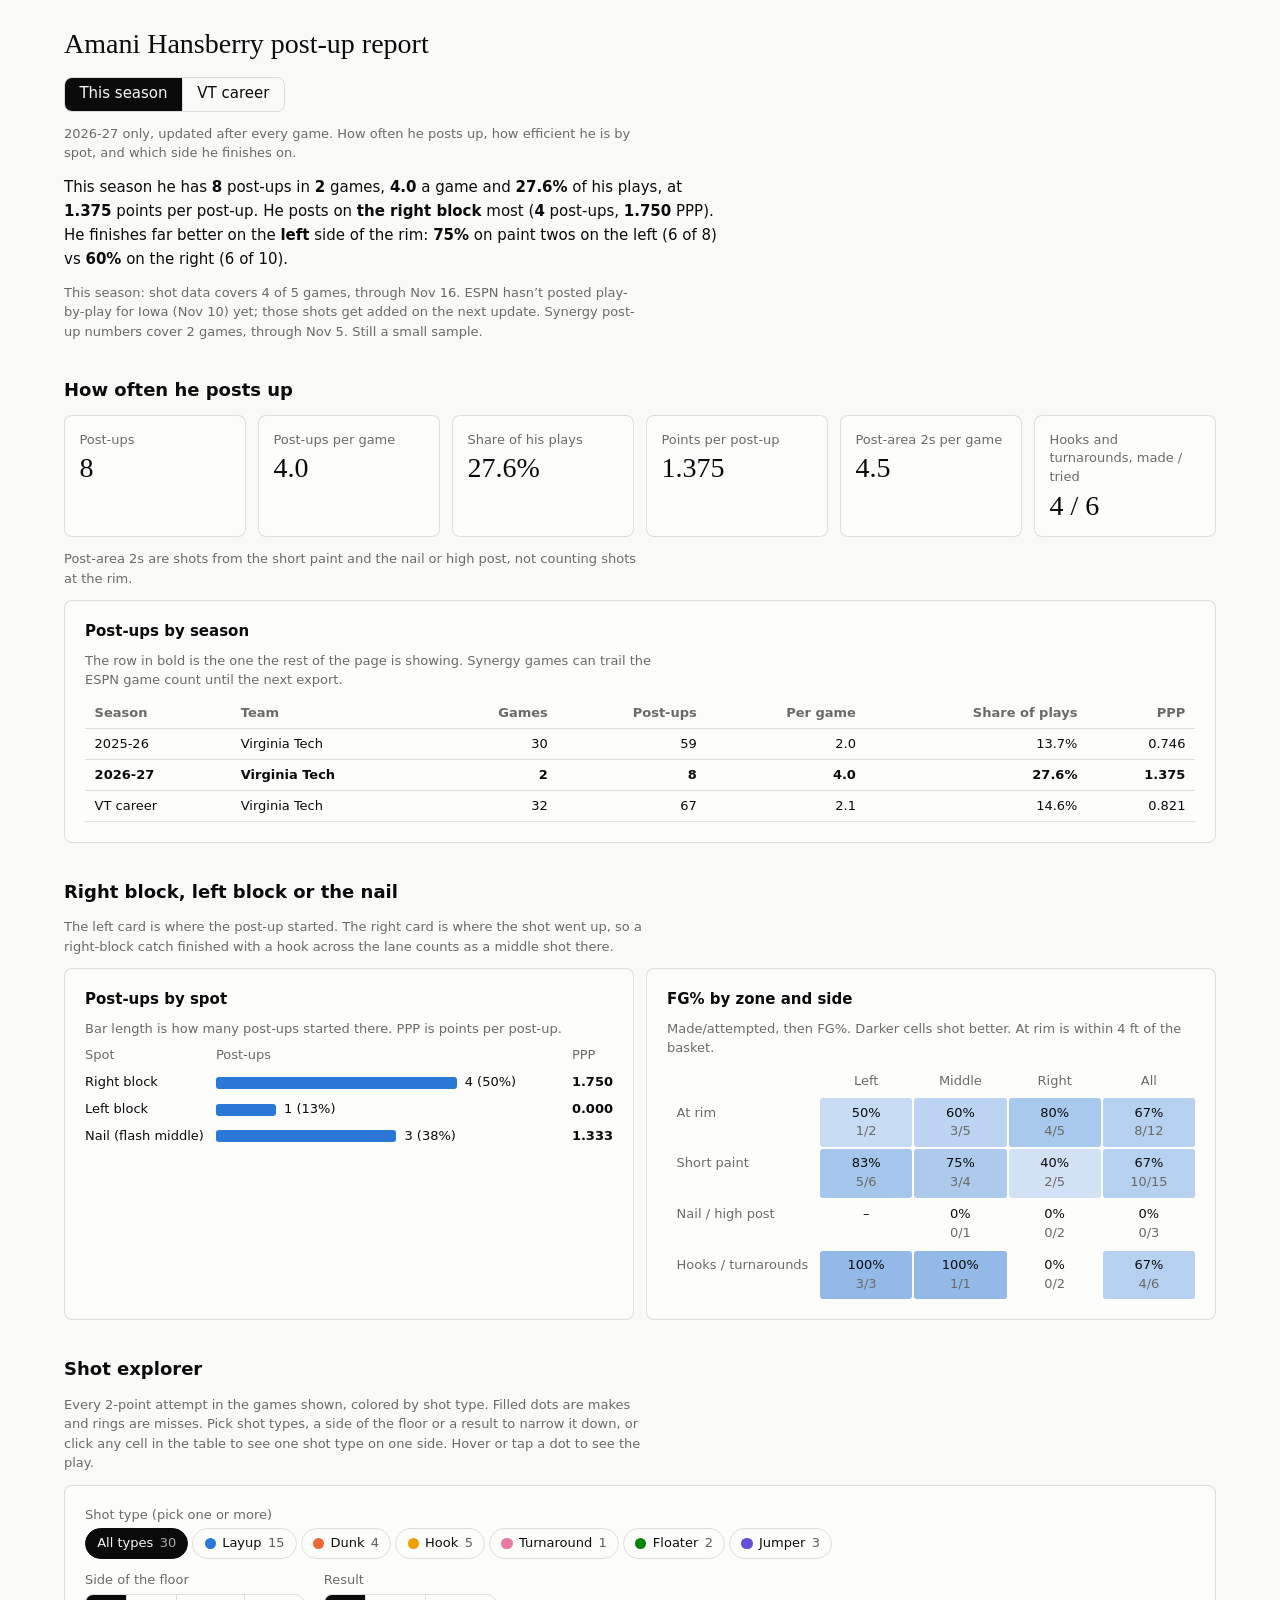
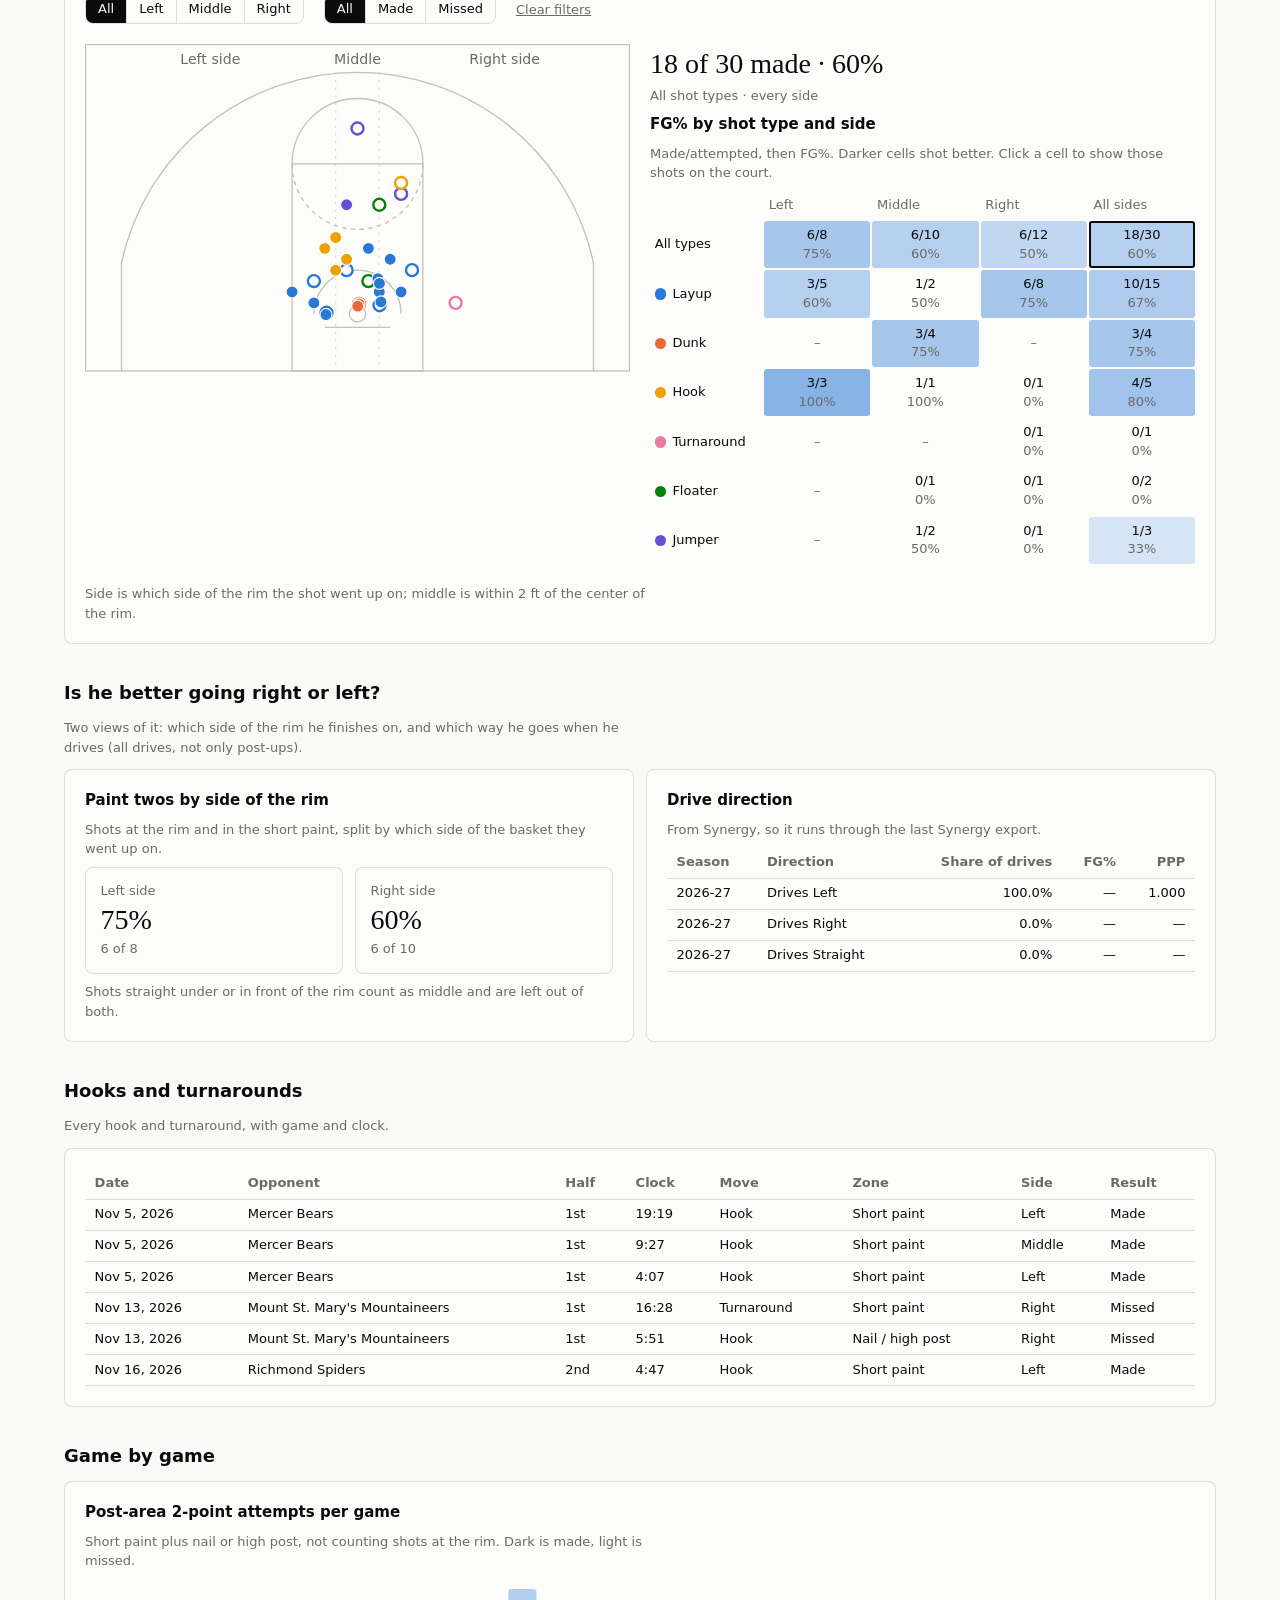
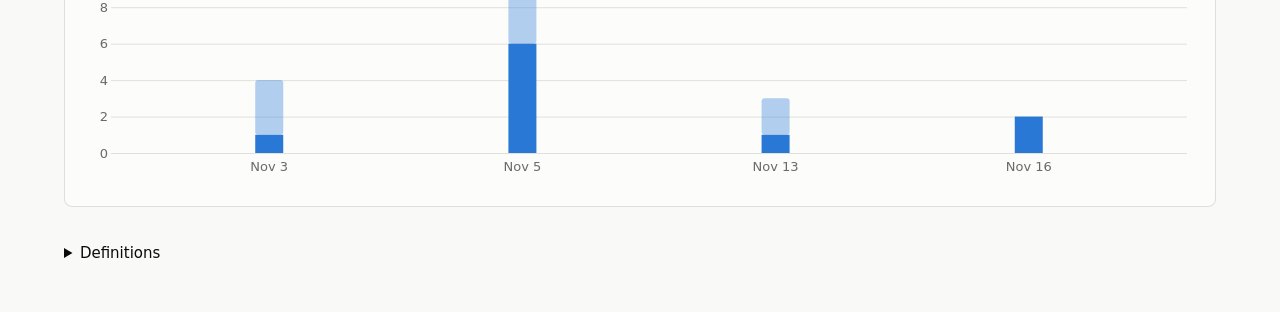
==== amani/index.html @ 9c8f7166 "Publish Amani Hansberry post-up report to GitHub Pages at /amani/ Co-Authored-By: Claude Opus 5.5 <n" ====
<!doctype html>
<html lang="en">
<head>
<meta charset="utf-8">
<meta name="viewport" content="width=device-width, initial-scale=1">
<title>Amani Hansberry Post-Ups</title>
<style>
:root {
  color-scheme: light dark;
  --font-anthropic-sans: system-ui, -apple-system, "Segoe UI", Roboto, Helvetica, Arial, sans-serif;
  --font-anthropic-serif: Georgia, "Times New Roman", serif;
  --cds-font-size-caption: 0.8125rem; --cds-font-size-body: 0.9375rem; --cds-font-size-heading: 1.125rem; --cds-font-size-title: 1.75rem;
  --cds-font-weight-medium: 600;
  --cds-gap-xs: 0.25rem; --cds-gap-sm: 0.5rem; --cds-gap-md: 0.75rem; --cds-gap-lg: 1.25rem; --cds-gap-xl: 2.25rem;
  --cds-pad-xs: 0.35rem; --cds-pad-sm: 0.6rem; --cds-pad-md: 0.9rem; --cds-pad-lg: 1.25rem;
  --cds-radius: 8px; --cds-dur-slow: 240ms;
  --color-bg: #f9f9f7; --color-panel: #fcfcfb; --color-fg: #0b0b0b; --color-fg-muted: #6b6a65;
  --cds-text-secondary: #52514e; --color-border-line: rgba(11,11,11,0.12); --cds-border: rgba(11,11,11,0.10);
  --cds-chart-grid: #e1e0d9; --cds-chart-axis: #c3c2b7;
  --cds-surface-popover: #ffffff; --cds-shadow-popover: 0 6px 24px rgba(0,0,0,0.14);
}
@media (prefers-color-scheme: dark) {
  :root:not([data-theme="light"]) {
    --color-bg: #0d0d0d; --color-panel: #1a1a19; --color-fg: #f0efec; --color-fg-muted: #a3a29b;
    --cds-text-secondary: #c3c2b7; --color-border-line: rgba(255,255,255,0.14); --cds-border: rgba(255,255,255,0.10);
    --cds-chart-grid: #2c2c2a; --cds-chart-axis: #383835;
    --cds-surface-popover: #232322; --cds-shadow-popover: 0 6px 24px rgba(0,0,0,0.5);
  }
}
:root[data-theme="dark"] {
  --color-bg: #0d0d0d; --color-panel: #1a1a19; --color-fg: #f0efec; --color-fg-muted: #a3a29b;
  --cds-text-secondary: #c3c2b7; --color-border-line: rgba(255,255,255,0.14); --cds-border: rgba(255,255,255,0.10);
  --cds-chart-grid: #2c2c2a; --cds-chart-axis: #383835;
  --cds-surface-popover: #232322; --cds-shadow-popover: 0 6px 24px rgba(0,0,0,0.5);
}
html { -webkit-text-size-adjust: 100%; }
body { margin: 0; padding: 24px 16px 48px; background: var(--color-bg); color: var(--color-fg); font-family: var(--font-anthropic-sans); font-size: var(--cds-font-size-body); line-height: 1.45; overflow-x: hidden; }
*, *::before, *::after { box-sizing: border-box; }
</style>
<script>// https://d3js.org v7.9.0 Copyright 2010-2023 Mike Bostock
!function(t,n){"object"==typeof exports&&"undefined"!=typeof module?n(exports):"function"==typeof define&&define.amd?define(["exports"],n):n((t="undefined"!=typeof globalThis?globalThis:t||self).d3=t.d3||{})}(this,(function(t){"use strict";function n(t,n){return null==t||null==n?NaN:t<n?-1:t>n?1:t>=n?0:NaN}function e(t,n){return null==t||null==n?NaN:n<t?-1:n>t?1:n>=t?0:NaN}function r(t){let r,o,a;function u(t,n,e=0,i=t.length){if(e<i){if(0!==r(n,n))return i;do{const r=e+i>>>1;o(t[r],n)<0?e=r+1:i=r}while(e<i)}return e}return 2!==t.length?(r=n,o=(e,r)=>n(t(e),r),a=(n,e)=>t(n)-e):(r=t===n||t===e?t:i,o=t,a=t),{left:u,center:function(t,n,e=0,r=t.length){const i=u(t,n,e,r-1);return i>e&&a(t[i-1],n)>-a(t[i],n)?i-1:i},right:function(t,n,e=0,i=t.length){if(e<i){if(0!==r(n,n))return i;do{const r=e+i>>>1;o(t[r],n)<=0?e=r+1:i=r}while(e<i)}return e}}}function i(){return 0}function o(t){return null===t?NaN:+t}const a=r(n),u=a.right,c=a.left,f=r(o).center;var s=u;const l=d(y),h=d((function(t){const n=y(t);return(t,e,r,i,o)=>{n(t,e,(r<<=2)+0,(i<<=2)+0,o<<=2),n(t,e,r+1,i+1,o),n(t,e,r+2,i+2,o),n(t,e,r+3,i+3,o)}}));function d(t){return function(n,e,r=e){if(!((e=+e)>=0))throw new RangeError("invalid rx");if(!((r=+r)>=0))throw new RangeError("invalid ry");let{data:i,width:o,height:a}=n;if(!((o=Math.floor(o))>=0))throw new RangeError("invalid width");if(!((a=Math.floor(void 0!==a?a:i.length/o))>=0))throw new RangeError("invalid height");if(!o||!a||!e&&!r)return n;const u=e&&t(e),c=r&&t(r),f=i.slice();return u&&c?(p(u,f,i,o,a),p(u,i,f,o,a),p(u,f,i,o,a),g(c,i,f,o,a),g(c,f,i,o,a),g(c,i,f,o,a)):u?(p(u,i,f,o,a),p(u,f,i,o,a),p(u,i,f,o,a)):c&&(g(c,i,f,o,a),g(c,f,i,o,a),g(c,i,f,o,a)),n}}function p(t,n,e,r,i){for(let o=0,a=r*i;o<a;)t(n,e,o,o+=r,1)}function g(t,n,e,r,i){for(let o=0,a=r*i;o<r;++o)t(n,e,o,o+a,r)}function y(t){const n=Math.floor(t);if(n===t)return function(t){const n=2*t+1;return(e,r,i,o,a)=>{if(!((o-=a)>=i))return;let u=t*r[i];const c=a*t;for(let t=i,n=i+c;t<n;t+=a)u+=r[Math.min(o,t)];for(let t=i,f=o;t<=f;t+=a)u+=r[Math.min(o,t+c)],e[t]=u/n,u-=r[Math.max(i,t-c)]}}(t);const e=t-n,r=2*t+1;return(t,i,o,a,u)=>{if(!((a-=u)>=o))return;let c=n*i[o];const f=u*n,s=f+u;for(let t=o,n=o+f;t<n;t+=u)c+=i[Math.min(a,t)];for(let n=o,l=a;n<=l;n+=u)c+=i[Math.min(a,n+f)],t[n]=(c+e*(i[Math.max(o,n-s)]+i[Math.min(a,n+s)]))/r,c-=i[Math.max(o,n-f)]}}function v(t,n){let e=0;if(void 0===n)for(let n of t)null!=n&&(n=+n)>=n&&++e;else{let r=-1;for(let i of t)null!=(i=n(i,++r,t))&&(i=+i)>=i&&++e}return e}function _(t){return 0|t.length}function b(t){return!(t>0)}function m(t){return"object"!=typeof t||"length"in t?t:Array.from(t)}function x(t,n){let e,r=0,i=0,o=0;if(void 0===n)for(let n of t)null!=n&&(n=+n)>=n&&(e=n-i,i+=e/++r,o+=e*(n-i));else{let a=-1;for(let u of t)null!=(u=n(u,++a,t))&&(u=+u)>=u&&(e=u-i,i+=e/++r,o+=e*(u-i))}if(r>1)return o/(r-1)}function w(t,n){const e=x(t,n);return e?Math.sqrt(e):e}function M(t,n){let e,r;if(void 0===n)for(const n of t)null!=n&&(void 0===e?n>=n&&(e=r=n):(e>n&&(e=n),r<n&&(r=n)));else{let i=-1;for(let o of t)null!=(o=n(o,++i,t))&&(void 0===e?o>=o&&(e=r=o):(e>o&&(e=o),r<o&&(r=o)))}return[e,r]}class T{constructor(){this._partials=new Float64Array(32),this._n=0}add(t){const n=this._partials;let e=0;for(let r=0;r<this._n&&r<32;r++){const i=n[r],o=t+i,a=Math.abs(t)<Math.abs(i)?t-(o-i):i-(o-t);a&&(n[e++]=a),t=o}return n[e]=t,this._n=e+1,this}valueOf(){const t=this._partials;let n,e,r,i=this._n,o=0;if(i>0){for(o=t[--i];i>0&&(n=o,e=t[--i],o=n+e,r=e-(o-n),!r););i>0&&(r<0&&t[i-1]<0||r>0&&t[i-1]>0)&&(e=2*r,n=o+e,e==n-o&&(o=n))}return o}}class InternMap extends Map{constructor(t,n=N){if(super(),Object.defineProperties(this,{_intern:{value:new Map},_key:{value:n}}),null!=t)for(const[n,e]of t)this.set(n,e)}get(t){return super.get(A(this,t))}has(t){return super.has(A(this,t))}set(t,n){return super.set(S(this,t),n)}delete(t){return super.delete(E(this,t))}}class InternSet extends Set{constructor(t,n=N){if(super(),Object.defineProperties(this,{_intern:{value:new Map},_key:{value:n}}),null!=t)for(const n of t)this.add(n)}has(t){return super.has(A(this,t))}add(t){return super.add(S(this,t))}delete(t){return super.delete(E(this,t))}}function A({_intern:t,_key:n},e){const r=n(e);return t.has(r)?t.get(r):e}function S({_intern:t,_key:n},e){const r=n(e);return t.has(r)?t.get(r):(t.set(r,e),e)}function E({_intern:t,_key:n},e){const r=n(e);return t.has(r)&&(e=t.get(r),t.delete(r)),e}function N(t){return null!==t&&"object"==typeof t?t.valueOf():t}function k(t){return t}function C(t,...n){return F(t,k,k,n)}function P(t,...n){return F(t,Array.from,k,n)}function z(t,n){for(let e=1,r=n.length;e<r;++e)t=t.flatMap((t=>t.pop().map((([n,e])=>[...t,n,e]))));return t}function $(t,n,...e){return F(t,k,n,e)}function D(t,n,...e){return F(t,Array.from,n,e)}function R(t){if(1!==t.length)throw new Error("duplicate key");return t[0]}function F(t,n,e,r){return function t(i,o){if(o>=r.length)return e(i);const a=new InternMap,u=r[o++];let c=-1;for(const t of i){const n=u(t,++c,i),e=a.get(n);e?e.push(t):a.set(n,[t])}for(const[n,e]of a)a.set(n,t(e,o));return n(a)}(t,0)}function q(t,n){return Array.from(n,(n=>t[n]))}function U(t,...n){if("function"!=typeof t[Symbol.iterator])throw new TypeError("values is not iterable");t=Array.from(t);let[e]=n;if(e&&2!==e.length||n.length>1){const r=Uint32Array.from(t,((t,n)=>n));return n.length>1?(n=n.map((n=>t.map(n))),r.sort(((t,e)=>{for(const r of n){const n=O(r[t],r[e]);if(n)return n}}))):(e=t.map(e),r.sort(((t,n)=>O(e[t],e[n])))),q(t,r)}return t.sort(I(e))}function I(t=n){if(t===n)return O;if("function"!=typeof t)throw new TypeError("compare is not a function");return(n,e)=>{const r=t(n,e);return r||0===r?r:(0===t(e,e))-(0===t(n,n))}}function O(t,n){return(null==t||!(t>=t))-(null==n||!(n>=n))||(t<n?-1:t>n?1:0)}var B=Array.prototype.slice;function Y(t){return()=>t}const L=Math.sqrt(50),j=Math.sqrt(10),H=Math.sqrt(2);function X(t,n,e){const r=(n-t)/Math.max(0,e),i=Math.floor(Math.log10(r)),o=r/Math.pow(10,i),a=o>=L?10:o>=j?5:o>=H?2:1;let u,c,f;return i<0?(f=Math.pow(10,-i)/a,u=Math.round(t*f),c=Math.round(n*f),u/f<t&&++u,c/f>n&&--c,f=-f):(f=Math.pow(10,i)*a,u=Math.round(t/f),c=Math.round(n/f),u*f<t&&++u,c*f>n&&--c),c<u&&.5<=e&&e<2?X(t,n,2*e):[u,c,f]}function G(t,n,e){if(!((e=+e)>0))return[];if((t=+t)===(n=+n))return[t];const r=n<t,[i,o,a]=r?X(n,t,e):X(t,n,e);if(!(o>=i))return[];const u=o-i+1,c=new Array(u);if(r)if(a<0)for(let t=0;t<u;++t)c[t]=(o-t)/-a;else for(let t=0;t<u;++t)c[t]=(o-t)*a;else if(a<0)for(let t=0;t<u;++t)c[t]=(i+t)/-a;else for(let t=0;t<u;++t)c[t]=(i+t)*a;return c}function V(t,n,e){return X(t=+t,n=+n,e=+e)[2]}function W(t,n,e){e=+e;const r=(n=+n)<(t=+t),i=r?V(n,t,e):V(t,n,e);return(r?-1:1)*(i<0?1/-i:i)}function Z(t,n,e){let r;for(;;){const i=V(t,n,e);if(i===r||0===i||!isFinite(i))return[t,n];i>0?(t=Math.floor(t/i)*i,n=Math.ceil(n/i)*i):i<0&&(t=Math.ceil(t*i)/i,n=Math.floor(n*i)/i),r=i}}function K(t){return Math.max(1,Math.ceil(Math.log(v(t))/Math.LN2)+1)}function Q(){var t=k,n=M,e=K;function r(r){Array.isArray(r)||(r=Array.from(r));var i,o,a,u=r.length,c=new Array(u);for(i=0;i<u;++i)c[i]=t(r[i],i,r);var f=n(c),l=f[0],h=f[1],d=e(c,l,h);if(!Array.isArray(d)){const t=h,e=+d;if(n===M&&([l,h]=Z(l,h,e)),(d=G(l,h,e))[0]<=l&&(a=V(l,h,e)),d[d.length-1]>=h)if(t>=h&&n===M){const t=V(l,h,e);isFinite(t)&&(t>0?h=(Math.floor(h/t)+1)*t:t<0&&(h=(Math.ceil(h*-t)+1)/-t))}else d.pop()}for(var p=d.length,g=0,y=p;d[g]<=l;)++g;for(;d[y-1]>h;)--y;(g||y<p)&&(d=d.slice(g,y),p=y-g);var v,_=new Array(p+1);for(i=0;i<=p;++i)(v=_[i]=[]).x0=i>0?d[i-1]:l,v.x1=i<p?d[i]:h;if(isFinite(a)){if(a>0)for(i=0;i<u;++i)null!=(o=c[i])&&l<=o&&o<=h&&_[Math.min(p,Math.floor((o-l)/a))].push(r[i]);else if(a<0)for(i=0;i<u;++i)if(null!=(o=c[i])&&l<=o&&o<=h){const t=Math.floor((l-o)*a);_[Math.min(p,t+(d[t]<=o))].push(r[i])}}else for(i=0;i<u;++i)null!=(o=c[i])&&l<=o&&o<=h&&_[s(d,o,0,p)].push(r[i]);return _}return r.value=function(n){return arguments.length?(t="function"==typeof n?n:Y(n),r):t},r.domain=function(t){return arguments.length?(n="function"==typeof t?t:Y([t[0],t[1]]),r):n},r.thresholds=function(t){return arguments.length?(e="function"==typeof t?t:Y(Array.isArray(t)?B.call(t):t),r):e},r}function J(t,n){let e;if(void 0===n)for(const n of t)null!=n&&(e<n||void 0===e&&n>=n)&&(e=n);else{let r=-1;for(let i of t)null!=(i=n(i,++r,t))&&(e<i||void 0===e&&i>=i)&&(e=i)}return e}function tt(t,n){let e,r=-1,i=-1;if(void 0===n)for(const n of t)++i,null!=n&&(e<n||void 0===e&&n>=n)&&(e=n,r=i);else for(let o of t)null!=(o=n(o,++i,t))&&(e<o||void 0===e&&o>=o)&&(e=o,r=i);return r}function nt(t,n){let e;if(void 0===n)for(const n of t)null!=n&&(e>n||void 0===e&&n>=n)&&(e=n);else{let r=-1;for(let i of t)null!=(i=n(i,++r,t))&&(e>i||void 0===e&&i>=i)&&(e=i)}return e}function et(t,n){let e,r=-1,i=-1;if(void 0===n)for(const n of t)++i,null!=n&&(e>n||void 0===e&&n>=n)&&(e=n,r=i);else for(let o of t)null!=(o=n(o,++i,t))&&(e>o||void 0===e&&o>=o)&&(e=o,r=i);return r}function rt(t,n,e=0,r=1/0,i){if(n=Math.floor(n),e=Math.floor(Math.max(0,e)),r=Math.floor(Math.min(t.length-1,r)),!(e<=n&&n<=r))return t;for(i=void 0===i?O:I(i);r>e;){if(r-e>600){const o=r-e+1,a=n-e+1,u=Math.log(o),c=.5*Math.exp(2*u/3),f=.5*Math.sqrt(u*c*(o-c)/o)*(a-o/2<0?-1:1);rt(t,n,Math.max(e,Math.floor(n-a*c/o+f)),Math.min(r,Math.floor(n+(o-a)*c/o+f)),i)}const o=t[n];let a=e,u=r;for(it(t,e,n),i(t[r],o)>0&&it(t,e,r);a<u;){for(it(t,a,u),++a,--u;i(t[a],o)<0;)++a;for(;i(t[u],o)>0;)--u}0===i(t[e],o)?it(t,e,u):(++u,it(t,u,r)),u<=n&&(e=u+1),n<=u&&(r=u-1)}return t}function it(t,n,e){const r=t[n];t[n]=t[e],t[e]=r}function ot(t,e=n){let r,i=!1;if(1===e.length){let o;for(const a of t){const t=e(a);(i?n(t,o)>0:0===n(t,t))&&(r=a,o=t,i=!0)}}else for(const n of t)(i?e(n,r)>0:0===e(n,n))&&(r=n,i=!0);return r}function at(t,n,e){if(t=Float64Array.from(function*(t,n){if(void 0===n)for(let n of t)null!=n&&(n=+n)>=n&&(yield n);else{let e=-1;for(let r of t)null!=(r=n(r,++e,t))&&(r=+r)>=r&&(yield r)}}(t,e)),(r=t.length)&&!isNaN(n=+n)){if(n<=0||r<2)return nt(t);if(n>=1)return J(t);var r,i=(r-1)*n,o=Math.floor(i),a=J(rt(t,o).subarray(0,o+1));return a+(nt(t.subarray(o+1))-a)*(i-o)}}function ut(t,n,e=o){if((r=t.length)&&!isNaN(n=+n)){if(n<=0||r<2)return+e(t[0],0,t);if(n>=1)return+e(t[r-1],r-1,t);var r,i=(r-1)*n,a=Math.floor(i),u=+e(t[a],a,t);return u+(+e(t[a+1],a+1,t)-u)*(i-a)}}function ct(t,n,e=o){if(!isNaN(n=+n)){if(r=Float64Array.from(t,((n,r)=>o(e(t[r],r,t)))),n<=0)return et(r);if(n>=1)return tt(r);var r,i=Uint32Array.from(t,((t,n)=>n)),a=r.length-1,u=Math.floor(a*n);return rt(i,u,0,a,((t,n)=>O(r[t],r[n]))),(u=ot(i.subarray(0,u+1),(t=>r[t])))>=0?u:-1}}function ft(t){return Array.from(function*(t){for(const n of t)yield*n}(t))}function st(t,n){return[t,n]}function lt(t,n,e){t=+t,n=+n,e=(i=arguments.length)<2?(n=t,t=0,1):i<3?1:+e;for(var r=-1,i=0|Math.max(0,Math.ceil((n-t)/e)),o=new Array(i);++r<i;)o[r]=t+r*e;return o}function ht(t,e=n){if(1===e.length)return et(t,e);let r,i=-1,o=-1;for(const n of t)++o,(i<0?0===e(n,n):e(n,r)<0)&&(r=n,i=o);return i}var dt=pt(Math.random);function pt(t){return function(n,e=0,r=n.length){let i=r-(e=+e);for(;i;){const r=t()*i--|0,o=n[i+e];n[i+e]=n[r+e],n[r+e]=o}return n}}function gt(t){if(!(i=t.length))return[];for(var n=-1,e=nt(t,yt),r=new Array(e);++n<e;)for(var i,o=-1,a=r[n]=new Array(i);++o<i;)a[o]=t[o][n];return r}function yt(t){return t.length}function vt(t){return t instanceof InternSet?t:new InternSet(t)}function _t(t,n){const e=t[Symbol.iterator](),r=new Set;for(const t of n){const n=bt(t);if(r.has(n))continue;let i,o;for(;({value:i,done:o}=e.next());){if(o)return!1;const t=bt(i);if(r.add(t),Object.is(n,t))break}}return!0}function bt(t){return null!==t&&"object"==typeof t?t.valueOf():t}function mt(t){return t}var xt=1,wt=2,Mt=3,Tt=4,At=1e-6;function St(t){return"translate("+t+",0)"}function Et(t){return"translate(0,"+t+")"}function Nt(t){return n=>+t(n)}function kt(t,n){return n=Math.max(0,t.bandwidth()-2*n)/2,t.round()&&(n=Math.round(n)),e=>+t(e)+n}function Ct(){return!this.__axis}function Pt(t,n){var e=[],r=null,i=null,o=6,a=6,u=3,c="undefined"!=typeof window&&window.devicePixelRatio>1?0:.5,f=t===xt||t===Tt?-1:1,s=t===Tt||t===wt?"x":"y",l=t===xt||t===Mt?St:Et;function h(h){var d=null==r?n.ticks?n.ticks.apply(n,e):n.domain():r,p=null==i?n.tickFormat?n.tickFormat.apply(n,e):mt:i,g=Math.max(o,0)+u,y=n.range(),v=+y[0]+c,_=+y[y.length-1]+c,b=(n.bandwidth?kt:Nt)(n.copy(),c),m=h.selection?h.selection():h,x=m.selectAll(".domain").data([null]),w=m.selectAll(".tick").data(d,n).order(),M=w.exit(),T=w.enter().append("g").attr("class","tick"),A=w.select("line"),S=w.select("text");x=x.merge(x.enter().insert("path",".tick").attr("class","domain").attr("stroke","currentColor")),w=w.merge(T),A=A.merge(T.append("line").attr("stroke","currentColor").attr(s+"2",f*o)),S=S.merge(T.append("text").attr("fill","currentColor").attr(s,f*g).attr("dy",t===xt?"0em":t===Mt?"0.71em":"0.32em")),h!==m&&(x=x.transition(h),w=w.transition(h),A=A.transition(h),S=S.transition(h),M=M.transition(h).attr("opacity",At).attr("transform",(function(t){return isFinite(t=b(t))?l(t+c):this.getAttribute("transform")})),T.attr("opacity",At).attr("transform",(function(t){var n=this.parentNode.__axis;return l((n&&isFinite(n=n(t))?n:b(t))+c)}))),M.remove(),x.attr("d",t===Tt||t===wt?a?"M"+f*a+","+v+"H"+c+"V"+_+"H"+f*a:"M"+c+","+v+"V"+_:a?"M"+v+","+f*a+"V"+c+"H"+_+"V"+f*a:"M"+v+","+c+"H"+_),w.attr("opacity",1).attr("transform",(function(t){return l(b(t)+c)})),A.attr(s+"2",f*o),S.attr(s,f*g).text(p),m.filter(Ct).attr("fill","none").attr("font-size",10).attr("font-family","sans-serif").attr("text-anchor",t===wt?"start":t===Tt?"end":"middle"),m.each((function(){this.__axis=b}))}return h.scale=function(t){return arguments.length?(n=t,h):n},h.ticks=function(){return e=Array.from(arguments),h},h.tickArguments=function(t){return arguments.length?(e=null==t?[]:Array.from(t),h):e.slice()},h.tickValues=function(t){return arguments.length?(r=null==t?null:Array.from(t),h):r&&r.slice()},h.tickFormat=function(t){return arguments.length?(i=t,h):i},h.tickSize=function(t){return arguments.length?(o=a=+t,h):o},h.tickSizeInner=function(t){return arguments.length?(o=+t,h):o},h.tickSizeOuter=function(t){return arguments.length?(a=+t,h):a},h.tickPadding=function(t){return arguments.length?(u=+t,h):u},h.offset=function(t){return arguments.length?(c=+t,h):c},h}var zt={value:()=>{}};function $t(){for(var t,n=0,e=arguments.length,r={};n<e;++n){if(!(t=arguments[n]+"")||t in r||/[\s.]/.test(t))throw new Error("illegal type: "+t);r[t]=[]}return new Dt(r)}function Dt(t){this._=t}function Rt(t,n){for(var e,r=0,i=t.length;r<i;++r)if((e=t[r]).name===n)return e.value}function Ft(t,n,e){for(var r=0,i=t.length;r<i;++r)if(t[r].name===n){t[r]=zt,t=t.slice(0,r).concat(t.slice(r+1));break}return null!=e&&t.push({name:n,value:e}),t}Dt.prototype=$t.prototype={constructor:Dt,on:function(t,n){var e,r,i=this._,o=(r=i,(t+"").trim().split(/^|\s+/).map((function(t){var n="",e=t.indexOf(".");if(e>=0&&(n=t.slice(e+1),t=t.slice(0,e)),t&&!r.hasOwnProperty(t))throw new Error("unknown type: "+t);return{type:t,name:n}}))),a=-1,u=o.length;if(!(arguments.length<2)){if(null!=n&&"function"!=typeof n)throw new Error("invalid callback: "+n);for(;++a<u;)if(e=(t=o[a]).type)i[e]=Ft(i[e],t.name,n);else if(null==n)for(e in i)i[e]=Ft(i[e],t.name,null);return this}for(;++a<u;)if((e=(t=o[a]).type)&&(e=Rt(i[e],t.name)))return e},copy:function(){var t={},n=this._;for(var e in n)t[e]=n[e].slice();return new Dt(t)},call:function(t,n){if((e=arguments.length-2)>0)for(var e,r,i=new Array(e),o=0;o<e;++o)i[o]=arguments[o+2];if(!this._.hasOwnProperty(t))throw new Error("unknown type: "+t);for(o=0,e=(r=this._[t]).length;o<e;++o)r[o].value.apply(n,i)},apply:function(t,n,e){if(!this._.hasOwnProperty(t))throw new Error("unknown type: "+t);for(var r=this._[t],i=0,o=r.length;i<o;++i)r[i].value.apply(n,e)}};var qt="http://www.w3.org/1999/xhtml",Ut={svg:"http://www.w3.org/2000/svg",xhtml:qt,xlink:"http://www.w3.org/1999/xlink",xml:"http://www.w3.org/XML/1998/namespace",xmlns:"http://www.w3.org/2000/xmlns/"};function It(t){var n=t+="",e=n.indexOf(":");return e>=0&&"xmlns"!==(n=t.slice(0,e))&&(t=t.slice(e+1)),Ut.hasOwnProperty(n)?{space:Ut[n],local:t}:t}function Ot(t){return function(){var n=this.ownerDocument,e=this.namespaceURI;return e===qt&&n.documentElement.namespaceURI===qt?n.createElement(t):n.createElementNS(e,t)}}function Bt(t){return function(){return this.ownerDocument.createElementNS(t.space,t.local)}}function Yt(t){var n=It(t);return(n.local?Bt:Ot)(n)}function Lt(){}function jt(t){return null==t?Lt:function(){return this.querySelector(t)}}function Ht(t){return null==t?[]:Array.isArray(t)?t:Array.from(t)}function Xt(){return[]}function Gt(t){return null==t?Xt:function(){return this.querySelectorAll(t)}}function Vt(t){return function(){return this.matches(t)}}function Wt(t){return function(n){return n.matches(t)}}var Zt=Array.prototype.find;function Kt(){return this.firstElementChild}var Qt=Array.prototype.filter;function Jt(){return Array.from(this.children)}function tn(t){return new Array(t.length)}function nn(t,n){this.ownerDocument=t.ownerDocument,this.namespaceURI=t.namespaceURI,this._next=null,this._parent=t,this.__data__=n}function en(t,n,e,r,i,o){for(var a,u=0,c=n.length,f=o.length;u<f;++u)(a=n[u])?(a.__data__=o[u],r[u]=a):e[u]=new nn(t,o[u]);for(;u<c;++u)(a=n[u])&&(i[u]=a)}function rn(t,n,e,r,i,o,a){var u,c,f,s=new Map,l=n.length,h=o.length,d=new Array(l);for(u=0;u<l;++u)(c=n[u])&&(d[u]=f=a.call(c,c.__data__,u,n)+"",s.has(f)?i[u]=c:s.set(f,c));for(u=0;u<h;++u)f=a.call(t,o[u],u,o)+"",(c=s.get(f))?(r[u]=c,c.__data__=o[u],s.delete(f)):e[u]=new nn(t,o[u]);for(u=0;u<l;++u)(c=n[u])&&s.get(d[u])===c&&(i[u]=c)}function on(t){return t.__data__}function an(t){return"object"==typeof t&&"length"in t?t:Array.from(t)}function un(t,n){return t<n?-1:t>n?1:t>=n?0:NaN}function cn(t){return function(){this.removeAttribute(t)}}function fn(t){return function(){this.removeAttributeNS(t.space,t.local)}}function sn(t,n){return function(){this.setAttribute(t,n)}}function ln(t,n){return function(){this.setAttributeNS(t.space,t.local,n)}}function hn(t,n){return function(){var e=n.apply(this,arguments);null==e?this.removeAttribute(t):this.setAttribute(t,e)}}function dn(t,n){return function(){var e=n.apply(this,arguments);null==e?this.removeAttributeNS(t.space,t.local):this.setAttributeNS(t.space,t.local,e)}}function pn(t){return t.ownerDocument&&t.ownerDocument.defaultView||t.document&&t||t.defaultView}function gn(t){return function(){this.style.removeProperty(t)}}function yn(t,n,e){return function(){this.style.setProperty(t,n,e)}}function vn(t,n,e){return function(){var r=n.apply(this,arguments);null==r?this.style.removeProperty(t):this.style.setProperty(t,r,e)}}function _n(t,n){return t.style.getPropertyValue(n)||pn(t).getComputedStyle(t,null).getPropertyValue(n)}function bn(t){return function(){delete this[t]}}function mn(t,n){return function(){this[t]=n}}function xn(t,n){return function(){var e=n.apply(this,arguments);null==e?delete this[t]:this[t]=e}}function wn(t){return t.trim().split(/^|\s+/)}function Mn(t){return t.classList||new Tn(t)}function Tn(t){this._node=t,this._names=wn(t.getAttribute("class")||"")}function An(t,n){for(var e=Mn(t),r=-1,i=n.length;++r<i;)e.add(n[r])}function Sn(t,n){for(var e=Mn(t),r=-1,i=n.length;++r<i;)e.remove(n[r])}function En(t){return function(){An(this,t)}}function Nn(t){return function(){Sn(this,t)}}function kn(t,n){return function(){(n.apply(this,arguments)?An:Sn)(this,t)}}function Cn(){this.textContent=""}function Pn(t){return function(){this.textContent=t}}function zn(t){return function(){var n=t.apply(this,arguments);this.textContent=null==n?"":n}}function $n(){this.innerHTML=""}function Dn(t){return function(){this.innerHTML=t}}function Rn(t){return function(){var n=t.apply(this,arguments);this.innerHTML=null==n?"":n}}function Fn(){this.nextSibling&&this.parentNode.appendChild(this)}function qn(){this.previousSibling&&this.parentNode.insertBefore(this,this.parentNode.firstChild)}function Un(){return null}function In(){var t=this.parentNode;t&&t.removeChild(this)}function On(){var t=this.cloneNode(!1),n=this.parentNode;return n?n.insertBefore(t,this.nextSibling):t}function Bn(){var t=this.cloneNode(!0),n=this.parentNode;return n?n.insertBefore(t,this.nextSibling):t}function Yn(t){return function(){var n=this.__on;if(n){for(var e,r=0,i=-1,o=n.length;r<o;++r)e=n[r],t.type&&e.type!==t.type||e.name!==t.name?n[++i]=e:this.removeEventListener(e.type,e.listener,e.options);++i?n.length=i:delete this.__on}}}function Ln(t,n,e){return function(){var r,i=this.__on,o=function(t){return function(n){t.call(this,n,this.__data__)}}(n);if(i)for(var a=0,u=i.length;a<u;++a)if((r=i[a]).type===t.type&&r.name===t.name)return this.removeEventListener(r.type,r.listener,r.options),this.addEventListener(r.type,r.listener=o,r.options=e),void(r.value=n);this.addEventListener(t.type,o,e),r={type:t.type,name:t.name,value:n,listener:o,options:e},i?i.push(r):this.__on=[r]}}function jn(t,n,e){var r=pn(t),i=r.CustomEvent;"function"==typeof i?i=new i(n,e):(i=r.document.createEvent("Event"),e?(i.initEvent(n,e.bubbles,e.cancelable),i.detail=e.detail):i.initEvent(n,!1,!1)),t.dispatchEvent(i)}function Hn(t,n){return function(){return jn(this,t,n)}}function Xn(t,n){return function(){return jn(this,t,n.apply(this,arguments))}}nn.prototype={constructor:nn,appendChild:function(t){return this._parent.insertBefore(t,this._next)},insertBefore:function(t,n){return this._parent.insertBefore(t,n)},querySelector:function(t){return this._parent.querySelector(t)},querySelectorAll:function(t){return this._parent.querySelectorAll(t)}},Tn.prototype={add:function(t){this._names.indexOf(t)<0&&(this._names.push(t),this._node.setAttribute("class",this._names.join(" ")))},remove:function(t){var n=this._names.indexOf(t);n>=0&&(this._names.splice(n,1),this._node.setAttribute("class",this._names.join(" ")))},contains:function(t){return this._names.indexOf(t)>=0}};var Gn=[null];function Vn(t,n){this._groups=t,this._parents=n}function Wn(){return new Vn([[document.documentElement]],Gn)}function Zn(t){return"string"==typeof t?new Vn([[document.querySelector(t)]],[document.documentElement]):new Vn([[t]],Gn)}Vn.prototype=Wn.prototype={constructor:Vn,select:function(t){"function"!=typeof t&&(t=jt(t));for(var n=this._groups,e=n.length,r=new Array(e),i=0;i<e;++i)for(var o,a,u=n[i],c=u.length,f=r[i]=new Array(c),s=0;s<c;++s)(o=u[s])&&(a=t.call(o,o.__data__,s,u))&&("__data__"in o&&(a.__data__=o.__data__),f[s]=a);return new Vn(r,this._parents)},selectAll:function(t){t="function"==typeof t?function(t){return function(){return Ht(t.apply(this,arguments))}}(t):Gt(t);for(var n=this._groups,e=n.length,r=[],i=[],o=0;o<e;++o)for(var a,u=n[o],c=u.length,f=0;f<c;++f)(a=u[f])&&(r.push(t.call(a,a.__data__,f,u)),i.push(a));return new Vn(r,i)},selectChild:function(t){return this.select(null==t?Kt:function(t){return function(){return Zt.call(this.children,t)}}("function"==typeof t?t:Wt(t)))},selectChildren:function(t){return this.selectAll(null==t?Jt:function(t){return function(){return Qt.call(this.children,t)}}("function"==typeof t?t:Wt(t)))},filter:function(t){"function"!=typeof t&&(t=Vt(t));for(var n=this._groups,e=n.length,r=new Array(e),i=0;i<e;++i)for(var o,a=n[i],u=a.length,c=r[i]=[],f=0;f<u;++f)(o=a[f])&&t.call(o,o.__data__,f,a)&&c.push(o);return new Vn(r,this._parents)},data:function(t,n){if(!arguments.length)return Array.from(this,on);var e=n?rn:en,r=this._parents,i=this._groups;"function"!=typeof t&&(t=function(t){return function(){return t}}(t));for(var o=i.length,a=new Array(o),u=new Array(o),c=new Array(o),f=0;f<o;++f){var s=r[f],l=i[f],h=l.length,d=an(t.call(s,s&&s.__data__,f,r)),p=d.length,g=u[f]=new Array(p),y=a[f]=new Array(p);e(s,l,g,y,c[f]=new Array(h),d,n);for(var v,_,b=0,m=0;b<p;++b)if(v=g[b]){for(b>=m&&(m=b+1);!(_=y[m])&&++m<p;);v._next=_||null}}return(a=new Vn(a,r))._enter=u,a._exit=c,a},enter:function(){return new Vn(this._enter||this._groups.map(tn),this._parents)},exit:function(){return new Vn(this._exit||this._groups.map(tn),this._parents)},join:function(t,n,e){var r=this.enter(),i=this,o=this.exit();return"function"==typeof t?(r=t(r))&&(r=r.selection()):r=r.append(t+""),null!=n&&(i=n(i))&&(i=i.selection()),null==e?o.remove():e(o),r&&i?r.merge(i).order():i},merge:function(t){for(var n=t.selection?t.selection():t,e=this._groups,r=n._groups,i=e.length,o=r.length,a=Math.min(i,o),u=new Array(i),c=0;c<a;++c)for(var f,s=e[c],l=r[c],h=s.length,d=u[c]=new Array(h),p=0;p<h;++p)(f=s[p]||l[p])&&(d[p]=f);for(;c<i;++c)u[c]=e[c];return new Vn(u,this._parents)},selection:function(){return this},order:function(){for(var t=this._groups,n=-1,e=t.length;++n<e;)for(var r,i=t[n],o=i.length-1,a=i[o];--o>=0;)(r=i[o])&&(a&&4^r.compareDocumentPosition(a)&&a.parentNode.insertBefore(r,a),a=r);return this},sort:function(t){function n(n,e){return n&&e?t(n.__data__,e.__data__):!n-!e}t||(t=un);for(var e=this._groups,r=e.length,i=new Array(r),o=0;o<r;++o){for(var a,u=e[o],c=u.length,f=i[o]=new Array(c),s=0;s<c;++s)(a=u[s])&&(f[s]=a);f.sort(n)}return new Vn(i,this._parents).order()},call:function(){var t=arguments[0];return arguments[0]=this,t.apply(null,arguments),this},nodes:function(){return Array.from(this)},node:function(){for(var t=this._groups,n=0,e=t.length;n<e;++n)for(var r=t[n],i=0,o=r.length;i<o;++i){var a=r[i];if(a)return a}return null},size:function(){let t=0;for(const n of this)++t;return t},empty:function(){return!this.node()},each:function(t){for(var n=this._groups,e=0,r=n.length;e<r;++e)for(var i,o=n[e],a=0,u=o.length;a<u;++a)(i=o[a])&&t.call(i,i.__data__,a,o);return this},attr:function(t,n){var e=It(t);if(arguments.length<2){var r=this.node();return e.local?r.getAttributeNS(e.space,e.local):r.getAttribute(e)}return this.each((null==n?e.local?fn:cn:"function"==typeof n?e.local?dn:hn:e.local?ln:sn)(e,n))},style:function(t,n,e){return arguments.length>1?this.each((null==n?gn:"function"==typeof n?vn:yn)(t,n,null==e?"":e)):_n(this.node(),t)},property:function(t,n){return arguments.length>1?this.each((null==n?bn:"function"==typeof n?xn:mn)(t,n)):this.node()[t]},classed:function(t,n){var e=wn(t+"");if(arguments.length<2){for(var r=Mn(this.node()),i=-1,o=e.length;++i<o;)if(!r.contains(e[i]))return!1;return!0}return this.each(("function"==typeof n?kn:n?En:Nn)(e,n))},text:function(t){return arguments.length?this.each(null==t?Cn:("function"==typeof t?zn:Pn)(t)):this.node().textContent},html:function(t){return arguments.length?this.each(null==t?$n:("function"==typeof t?Rn:Dn)(t)):this.node().innerHTML},raise:function(){return this.each(Fn)},lower:function(){return this.each(qn)},append:function(t){var n="function"==typeof t?t:Yt(t);return this.select((function(){return this.appendChild(n.apply(this,arguments))}))},insert:function(t,n){var e="function"==typeof t?t:Yt(t),r=null==n?Un:"function"==typeof n?n:jt(n);return this.select((function(){return this.insertBefore(e.apply(this,arguments),r.apply(this,arguments)||null)}))},remove:function(){return this.each(In)},clone:function(t){return this.select(t?Bn:On)},datum:function(t){return arguments.length?this.property("__data__",t):this.node().__data__},on:function(t,n,e){var r,i,o=function(t){return t.trim().split(/^|\s+/).map((function(t){var n="",e=t.indexOf(".");return e>=0&&(n=t.slice(e+1),t=t.slice(0,e)),{type:t,name:n}}))}(t+""),a=o.length;if(!(arguments.length<2)){for(u=n?Ln:Yn,r=0;r<a;++r)this.each(u(o[r],n,e));return this}var u=this.node().__on;if(u)for(var c,f=0,s=u.length;f<s;++f)for(r=0,c=u[f];r<a;++r)if((i=o[r]).type===c.type&&i.name===c.name)return c.value},dispatch:function(t,n){return this.each(("function"==typeof n?Xn:Hn)(t,n))},[Symbol.iterator]:function*(){for(var t=this._groups,n=0,e=t.length;n<e;++n)for(var r,i=t[n],o=0,a=i.length;o<a;++o)(r=i[o])&&(yield r)}};var Kn=0;function Qn(){return new Jn}function Jn(){this._="@"+(++Kn).toString(36)}function te(t){let n;for(;n=t.sourceEvent;)t=n;return t}function ne(t,n){if(t=te(t),void 0===n&&(n=t.currentTarget),n){var e=n.ownerSVGElement||n;if(e.createSVGPoint){var r=e.createSVGPoint();return r.x=t.clientX,r.y=t.clientY,[(r=r.matrixTransform(n.getScreenCTM().inverse())).x,r.y]}if(n.getBoundingClientRect){var i=n.getBoundingClientRect();return[t.clientX-i.left-n.clientLeft,t.clientY-i.top-n.clientTop]}}return[t.pageX,t.pageY]}Jn.prototype=Qn.prototype={constructor:Jn,get:function(t){for(var n=this._;!(n in t);)if(!(t=t.parentNode))return;return t[n]},set:function(t,n){return t[this._]=n},remove:function(t){return this._ in t&&delete t[this._]},toString:function(){return this._}};const ee={passive:!1},re={capture:!0,passive:!1};function ie(t){t.stopImmediatePropagation()}function oe(t){t.preventDefault(),t.stopImmediatePropagation()}function ae(t){var n=t.document.documentElement,e=Zn(t).on("dragstart.drag",oe,re);"onselectstart"in n?e.on("selectstart.drag",oe,re):(n.__noselect=n.style.MozUserSelect,n.style.MozUserSelect="none")}function ue(t,n){var e=t.document.documentElement,r=Zn(t).on("dragstart.drag",null);n&&(r.on("click.drag",oe,re),setTimeout((function(){r.on("click.drag",null)}),0)),"onselectstart"in e?r.on("selectstart.drag",null):(e.style.MozUserSelect=e.__noselect,delete e.__noselect)}var ce=t=>()=>t;function fe(t,{sourceEvent:n,subject:e,target:r,identifier:i,active:o,x:a,y:u,dx:c,dy:f,dispatch:s}){Object.defineProperties(this,{type:{value:t,enumerable:!0,configurable:!0},sourceEvent:{value:n,enumerable:!0,configurable:!0},subject:{value:e,enumerable:!0,configurable:!0},target:{value:r,enumerable:!0,configurable:!0},identifier:{value:i,enumerable:!0,configurable:!0},active:{value:o,enumerable:!0,configurable:!0},x:{value:a,enumerable:!0,configurable:!0},y:{value:u,enumerable:!0,configurable:!0},dx:{value:c,enumerable:!0,configurable:!0},dy:{value:f,enumerable:!0,configurable:!0},_:{value:s}})}function se(t){return!t.ctrlKey&&!t.button}function le(){return this.parentNode}function he(t,n){return null==n?{x:t.x,y:t.y}:n}function de(){return navigator.maxTouchPoints||"ontouchstart"in this}function pe(t,n,e){t.prototype=n.prototype=e,e.constructor=t}function ge(t,n){var e=Object.create(t.prototype);for(var r in n)e[r]=n[r];return e}function ye(){}fe.prototype.on=function(){var t=this._.on.apply(this._,arguments);return t===this._?this:t};var ve=.7,_e=1/ve,be="\\s*([+-]?\\d+)\\s*",me="\\s*([+-]?(?:\\d*\\.)?\\d+(?:[eE][+-]?\\d+)?)\\s*",xe="\\s*([+-]?(?:\\d*\\.)?\\d+(?:[eE][+-]?\\d+)?)%\\s*",we=/^#([0-9a-f]{3,8})$/,Me=new RegExp(`^rgb\\(${be},${be},${be}\\)$`),Te=new RegExp(`^rgb\\(${xe},${xe},${xe}\\)$`),Ae=new RegExp(`^rgba\\(${be},${be},${be},${me}\\)$`),Se=new RegExp(`^rgba\\(${xe},${xe},${xe},${me}\\)$`),Ee=new RegExp(`^hsl\\(${me},${xe},${xe}\\)$`),Ne=new RegExp(`^hsla\\(${me},${xe},${xe},${me}\\)$`),ke={aliceblue:15792383,antiquewhite:16444375,aqua:65535,aquamarine:8388564,azure:15794175,beige:16119260,bisque:16770244,black:0,blanchedalmond:16772045,blue:255,blueviolet:9055202,brown:10824234,burlywood:14596231,cadetblue:6266528,chartreuse:8388352,chocolate:13789470,coral:16744272,cornflowerblue:6591981,cornsilk:16775388,crimson:14423100,cyan:65535,darkblue:139,darkcyan:35723,darkgoldenrod:12092939,darkgray:11119017,darkgreen:25600,darkgrey:11119017,darkkhaki:12433259,darkmagenta:9109643,darkolivegreen:5597999,darkorange:16747520,darkorchid:10040012,darkred:9109504,darksalmon:15308410,darkseagreen:9419919,darkslateblue:4734347,darkslategray:3100495,darkslategrey:3100495,darkturquoise:52945,darkviolet:9699539,deeppink:16716947,deepskyblue:49151,dimgray:6908265,dimgrey:6908265,dodgerblue:2003199,firebrick:11674146,floralwhite:16775920,forestgreen:2263842,fuchsia:16711935,gainsboro:14474460,ghostwhite:16316671,gold:16766720,goldenrod:14329120,gray:8421504,green:32768,greenyellow:11403055,grey:8421504,honeydew:15794160,hotpink:16738740,indianred:13458524,indigo:4915330,ivory:16777200,khaki:15787660,lavender:15132410,lavenderblush:16773365,lawngreen:8190976,lemonchiffon:16775885,lightblue:11393254,lightcoral:15761536,lightcyan:14745599,lightgoldenrodyellow:16448210,lightgray:13882323,lightgreen:9498256,lightgrey:13882323,lightpink:16758465,lightsalmon:16752762,lightseagreen:2142890,lightskyblue:8900346,lightslategray:7833753,lightslategrey:7833753,lightsteelblue:11584734,lightyellow:16777184,lime:65280,limegreen:3329330,linen:16445670,magenta:16711935,maroon:8388608,mediumaquamarine:6737322,mediumblue:205,mediumorchid:12211667,mediumpurple:9662683,mediumseagreen:3978097,mediumslateblue:8087790,mediumspringgreen:64154,mediumturquoise:4772300,mediumvioletred:13047173,midnightblue:1644912,mintcream:16121850,mistyrose:16770273,moccasin:16770229,navajowhite:16768685,navy:128,oldlace:16643558,olive:8421376,olivedrab:7048739,orange:16753920,orangered:16729344,orchid:14315734,palegoldenrod:15657130,palegreen:10025880,paleturquoise:11529966,palevioletred:14381203,papayawhip:16773077,peachpuff:16767673,peru:13468991,pink:16761035,plum:14524637,powderblue:11591910,purple:8388736,rebeccapurple:6697881,red:16711680,rosybrown:12357519,royalblue:4286945,saddlebrown:9127187,salmon:16416882,sandybrown:16032864,seagreen:3050327,seashell:16774638,sienna:10506797,silver:12632256,skyblue:8900331,slateblue:6970061,slategray:7372944,slategrey:7372944,snow:16775930,springgreen:65407,steelblue:4620980,tan:13808780,teal:32896,thistle:14204888,tomato:16737095,turquoise:4251856,violet:15631086,wheat:16113331,white:16777215,whitesmoke:16119285,yellow:16776960,yellowgreen:10145074};function Ce(){return this.rgb().formatHex()}function Pe(){return this.rgb().formatRgb()}function ze(t){var n,e;return t=(t+"").trim().toLowerCase(),(n=we.exec(t))?(e=n[1].length,n=parseInt(n[1],16),6===e?$e(n):3===e?new qe(n>>8&15|n>>4&240,n>>4&15|240&n,(15&n)<<4|15&n,1):8===e?De(n>>24&255,n>>16&255,n>>8&255,(255&n)/255):4===e?De(n>>12&15|n>>8&240,n>>8&15|n>>4&240,n>>4&15|240&n,((15&n)<<4|15&n)/255):null):(n=Me.exec(t))?new qe(n[1],n[2],n[3],1):(n=Te.exec(t))?new qe(255*n[1]/100,255*n[2]/100,255*n[3]/100,1):(n=Ae.exec(t))?De(n[1],n[2],n[3],n[4]):(n=Se.exec(t))?De(255*n[1]/100,255*n[2]/100,255*n[3]/100,n[4]):(n=Ee.exec(t))?Le(n[1],n[2]/100,n[3]/100,1):(n=Ne.exec(t))?Le(n[1],n[2]/100,n[3]/100,n[4]):ke.hasOwnProperty(t)?$e(ke[t]):"transparent"===t?new qe(NaN,NaN,NaN,0):null}function $e(t){return new qe(t>>16&255,t>>8&255,255&t,1)}function De(t,n,e,r){return r<=0&&(t=n=e=NaN),new qe(t,n,e,r)}function Re(t){return t instanceof ye||(t=ze(t)),t?new qe((t=t.rgb()).r,t.g,t.b,t.opacity):new qe}function Fe(t,n,e,r){return 1===arguments.length?Re(t):new qe(t,n,e,null==r?1:r)}function qe(t,n,e,r){this.r=+t,this.g=+n,this.b=+e,this.opacity=+r}function Ue(){return`#${Ye(this.r)}${Ye(this.g)}${Ye(this.b)}`}function Ie(){const t=Oe(this.opacity);return`${1===t?"rgb(":"rgba("}${Be(this.r)}, ${Be(this.g)}, ${Be(this.b)}${1===t?")":`, ${t})`}`}function Oe(t){return isNaN(t)?1:Math.max(0,Math.min(1,t))}function Be(t){return Math.max(0,Math.min(255,Math.round(t)||0))}function Ye(t){return((t=Be(t))<16?"0":"")+t.toString(16)}function Le(t,n,e,r){return r<=0?t=n=e=NaN:e<=0||e>=1?t=n=NaN:n<=0&&(t=NaN),new Xe(t,n,e,r)}function je(t){if(t instanceof Xe)return new Xe(t.h,t.s,t.l,t.opacity);if(t instanceof ye||(t=ze(t)),!t)return new Xe;if(t instanceof Xe)return t;var n=(t=t.rgb()).r/255,e=t.g/255,r=t.b/255,i=Math.min(n,e,r),o=Math.max(n,e,r),a=NaN,u=o-i,c=(o+i)/2;return u?(a=n===o?(e-r)/u+6*(e<r):e===o?(r-n)/u+2:(n-e)/u+4,u/=c<.5?o+i:2-o-i,a*=60):u=c>0&&c<1?0:a,new Xe(a,u,c,t.opacity)}function He(t,n,e,r){return 1===arguments.length?je(t):new Xe(t,n,e,null==r?1:r)}function Xe(t,n,e,r){this.h=+t,this.s=+n,this.l=+e,this.opacity=+r}function Ge(t){return(t=(t||0)%360)<0?t+360:t}function Ve(t){return Math.max(0,Math.min(1,t||0))}function We(t,n,e){return 255*(t<60?n+(e-n)*t/60:t<180?e:t<240?n+(e-n)*(240-t)/60:n)}pe(ye,ze,{copy(t){return Object.assign(new this.constructor,this,t)},displayable(){return this.rgb().displayable()},hex:Ce,formatHex:Ce,formatHex8:function(){return this.rgb().formatHex8()},formatHsl:function(){return je(this).formatHsl()},formatRgb:Pe,toString:Pe}),pe(qe,Fe,ge(ye,{brighter(t){return t=null==t?_e:Math.pow(_e,t),new qe(this.r*t,this.g*t,this.b*t,this.opacity)},darker(t){return t=null==t?ve:Math.pow(ve,t),new qe(this.r*t,this.g*t,this.b*t,this.opacity)},rgb(){return this},clamp(){return new qe(Be(this.r),Be(this.g),Be(this.b),Oe(this.opacity))},displayable(){return-.5<=this.r&&this.r<255.5&&-.5<=this.g&&this.g<255.5&&-.5<=this.b&&this.b<255.5&&0<=this.opacity&&this.opacity<=1},hex:Ue,formatHex:Ue,formatHex8:function(){return`#${Ye(this.r)}${Ye(this.g)}${Ye(this.b)}${Ye(255*(isNaN(this.opacity)?1:this.opacity))}`},formatRgb:Ie,toString:Ie})),pe(Xe,He,ge(ye,{brighter(t){return t=null==t?_e:Math.pow(_e,t),new Xe(this.h,this.s,this.l*t,this.opacity)},darker(t){return t=null==t?ve:Math.pow(ve,t),new Xe(this.h,this.s,this.l*t,this.opacity)},rgb(){var t=this.h%360+360*(this.h<0),n=isNaN(t)||isNaN(this.s)?0:this.s,e=this.l,r=e+(e<.5?e:1-e)*n,i=2*e-r;return new qe(We(t>=240?t-240:t+120,i,r),We(t,i,r),We(t<120?t+240:t-120,i,r),this.opacity)},clamp(){return new Xe(Ge(this.h),Ve(this.s),Ve(this.l),Oe(this.opacity))},displayable(){return(0<=this.s&&this.s<=1||isNaN(this.s))&&0<=this.l&&this.l<=1&&0<=this.opacity&&this.opacity<=1},formatHsl(){const t=Oe(this.opacity);return`${1===t?"hsl(":"hsla("}${Ge(this.h)}, ${100*Ve(this.s)}%, ${100*Ve(this.l)}%${1===t?")":`, ${t})`}`}}));const Ze=Math.PI/180,Ke=180/Math.PI,Qe=.96422,Je=1,tr=.82521,nr=4/29,er=6/29,rr=3*er*er,ir=er*er*er;function or(t){if(t instanceof ur)return new ur(t.l,t.a,t.b,t.opacity);if(t instanceof pr)return gr(t);t instanceof qe||(t=Re(t));var n,e,r=lr(t.r),i=lr(t.g),o=lr(t.b),a=cr((.2225045*r+.7168786*i+.0606169*o)/Je);return r===i&&i===o?n=e=a:(n=cr((.4360747*r+.3850649*i+.1430804*o)/Qe),e=cr((.0139322*r+.0971045*i+.7141733*o)/tr)),new ur(116*a-16,500*(n-a),200*(a-e),t.opacity)}function ar(t,n,e,r){return 1===arguments.length?or(t):new ur(t,n,e,null==r?1:r)}function ur(t,n,e,r){this.l=+t,this.a=+n,this.b=+e,this.opacity=+r}function cr(t){return t>ir?Math.pow(t,1/3):t/rr+nr}function fr(t){return t>er?t*t*t:rr*(t-nr)}function sr(t){return 255*(t<=.0031308?12.92*t:1.055*Math.pow(t,1/2.4)-.055)}function lr(t){return(t/=255)<=.04045?t/12.92:Math.pow((t+.055)/1.055,2.4)}function hr(t){if(t instanceof pr)return new pr(t.h,t.c,t.l,t.opacity);if(t instanceof ur||(t=or(t)),0===t.a&&0===t.b)return new pr(NaN,0<t.l&&t.l<100?0:NaN,t.l,t.opacity);var n=Math.atan2(t.b,t.a)*Ke;return new pr(n<0?n+360:n,Math.sqrt(t.a*t.a+t.b*t.b),t.l,t.opacity)}function dr(t,n,e,r){return 1===arguments.length?hr(t):new pr(t,n,e,null==r?1:r)}function pr(t,n,e,r){this.h=+t,this.c=+n,this.l=+e,this.opacity=+r}function gr(t){if(isNaN(t.h))return new ur(t.l,0,0,t.opacity);var n=t.h*Ze;return new ur(t.l,Math.cos(n)*t.c,Math.sin(n)*t.c,t.opacity)}pe(ur,ar,ge(ye,{brighter(t){return new ur(this.l+18*(null==t?1:t),this.a,this.b,this.opacity)},darker(t){return new ur(this.l-18*(null==t?1:t),this.a,this.b,this.opacity)},rgb(){var t=(this.l+16)/116,n=isNaN(this.a)?t:t+this.a/500,e=isNaN(this.b)?t:t-this.b/200;return new qe(sr(3.1338561*(n=Qe*fr(n))-1.6168667*(t=Je*fr(t))-.4906146*(e=tr*fr(e))),sr(-.9787684*n+1.9161415*t+.033454*e),sr(.0719453*n-.2289914*t+1.4052427*e),this.opacity)}})),pe(pr,dr,ge(ye,{brighter(t){return new pr(this.h,this.c,this.l+18*(null==t?1:t),this.opacity)},darker(t){return new pr(this.h,this.c,this.l-18*(null==t?1:t),this.opacity)},rgb(){return gr(this).rgb()}}));var yr=-.14861,vr=1.78277,_r=-.29227,br=-.90649,mr=1.97294,xr=mr*br,wr=mr*vr,Mr=vr*_r-br*yr;function Tr(t,n,e,r){return 1===arguments.length?function(t){if(t instanceof Ar)return new Ar(t.h,t.s,t.l,t.opacity);t instanceof qe||(t=Re(t));var n=t.r/255,e=t.g/255,r=t.b/255,i=(Mr*r+xr*n-wr*e)/(Mr+xr-wr),o=r-i,a=(mr*(e-i)-_r*o)/br,u=Math.sqrt(a*a+o*o)/(mr*i*(1-i)),c=u?Math.atan2(a,o)*Ke-120:NaN;return new Ar(c<0?c+360:c,u,i,t.opacity)}(t):new Ar(t,n,e,null==r?1:r)}function Ar(t,n,e,r){this.h=+t,this.s=+n,this.l=+e,this.opacity=+r}function Sr(t,n,e,r,i){var o=t*t,a=o*t;return((1-3*t+3*o-a)*n+(4-6*o+3*a)*e+(1+3*t+3*o-3*a)*r+a*i)/6}function Er(t){var n=t.length-1;return function(e){var r=e<=0?e=0:e>=1?(e=1,n-1):Math.floor(e*n),i=t[r],o=t[r+1],a=r>0?t[r-1]:2*i-o,u=r<n-1?t[r+2]:2*o-i;return Sr((e-r/n)*n,a,i,o,u)}}function Nr(t){var n=t.length;return function(e){var r=Math.floor(((e%=1)<0?++e:e)*n),i=t[(r+n-1)%n],o=t[r%n],a=t[(r+1)%n],u=t[(r+2)%n];return Sr((e-r/n)*n,i,o,a,u)}}pe(Ar,Tr,ge(ye,{brighter(t){return t=null==t?_e:Math.pow(_e,t),new Ar(this.h,this.s,this.l*t,this.opacity)},darker(t){return t=null==t?ve:Math.pow(ve,t),new Ar(this.h,this.s,this.l*t,this.opacity)},rgb(){var t=isNaN(this.h)?0:(this.h+120)*Ze,n=+this.l,e=isNaN(this.s)?0:this.s*n*(1-n),r=Math.cos(t),i=Math.sin(t);return new qe(255*(n+e*(yr*r+vr*i)),255*(n+e*(_r*r+br*i)),255*(n+e*(mr*r)),this.opacity)}}));var kr=t=>()=>t;function Cr(t,n){return function(e){return t+e*n}}function Pr(t,n){var e=n-t;return e?Cr(t,e>180||e<-180?e-360*Math.round(e/360):e):kr(isNaN(t)?n:t)}function zr(t){return 1==(t=+t)?$r:function(n,e){return e-n?function(t,n,e){return t=Math.pow(t,e),n=Math.pow(n,e)-t,e=1/e,function(r){return Math.pow(t+r*n,e)}}(n,e,t):kr(isNaN(n)?e:n)}}function $r(t,n){var e=n-t;return e?Cr(t,e):kr(isNaN(t)?n:t)}var Dr=function t(n){var e=zr(n);function r(t,n){var r=e((t=Fe(t)).r,(n=Fe(n)).r),i=e(t.g,n.g),o=e(t.b,n.b),a=$r(t.opacity,n.opacity);return function(n){return t.r=r(n),t.g=i(n),t.b=o(n),t.opacity=a(n),t+""}}return r.gamma=t,r}(1);function Rr(t){return function(n){var e,r,i=n.length,o=new Array(i),a=new Array(i),u=new Array(i);for(e=0;e<i;++e)r=Fe(n[e]),o[e]=r.r||0,a[e]=r.g||0,u[e]=r.b||0;return o=t(o),a=t(a),u=t(u),r.opacity=1,function(t){return r.r=o(t),r.g=a(t),r.b=u(t),r+""}}}var Fr=Rr(Er),qr=Rr(Nr);function Ur(t,n){n||(n=[]);var e,r=t?Math.min(n.length,t.length):0,i=n.slice();return function(o){for(e=0;e<r;++e)i[e]=t[e]*(1-o)+n[e]*o;return i}}function Ir(t){return ArrayBuffer.isView(t)&&!(t instanceof DataView)}function Or(t,n){var e,r=n?n.length:0,i=t?Math.min(r,t.length):0,o=new Array(i),a=new Array(r);for(e=0;e<i;++e)o[e]=Gr(t[e],n[e]);for(;e<r;++e)a[e]=n[e];return function(t){for(e=0;e<i;++e)a[e]=o[e](t);return a}}function Br(t,n){var e=new Date;return t=+t,n=+n,function(r){return e.setTime(t*(1-r)+n*r),e}}function Yr(t,n){return t=+t,n=+n,function(e){return t*(1-e)+n*e}}function Lr(t,n){var e,r={},i={};for(e in null!==t&&"object"==typeof t||(t={}),null!==n&&"object"==typeof n||(n={}),n)e in t?r[e]=Gr(t[e],n[e]):i[e]=n[e];return function(t){for(e in r)i[e]=r[e](t);return i}}var jr=/[-+]?(?:\d+\.?\d*|\.?\d+)(?:[eE][-+]?\d+)?/g,Hr=new RegExp(jr.source,"g");function Xr(t,n){var e,r,i,o=jr.lastIndex=Hr.lastIndex=0,a=-1,u=[],c=[];for(t+="",n+="";(e=jr.exec(t))&&(r=Hr.exec(n));)(i=r.index)>o&&(i=n.slice(o,i),u[a]?u[a]+=i:u[++a]=i),(e=e[0])===(r=r[0])?u[a]?u[a]+=r:u[++a]=r:(u[++a]=null,c.push({i:a,x:Yr(e,r)})),o=Hr.lastIndex;return o<n.length&&(i=n.slice(o),u[a]?u[a]+=i:u[++a]=i),u.length<2?c[0]?function(t){return function(n){return t(n)+""}}(c[0].x):function(t){return function(){return t}}(n):(n=c.length,function(t){for(var e,r=0;r<n;++r)u[(e=c[r]).i]=e.x(t);return u.join("")})}function Gr(t,n){var e,r=typeof n;return null==n||"boolean"===r?kr(n):("number"===r?Yr:"string"===r?(e=ze(n))?(n=e,Dr):Xr:n instanceof ze?Dr:n instanceof Date?Br:Ir(n)?Ur:Array.isArray(n)?Or:"function"!=typeof n.valueOf&&"function"!=typeof n.toString||isNaN(n)?Lr:Yr)(t,n)}function Vr(t,n){return t=+t,n=+n,function(e){return Math.round(t*(1-e)+n*e)}}var Wr,Zr=180/Math.PI,Kr={translateX:0,translateY:0,rotate:0,skewX:0,scaleX:1,scaleY:1};function Qr(t,n,e,r,i,o){var a,u,c;return(a=Math.sqrt(t*t+n*n))&&(t/=a,n/=a),(c=t*e+n*r)&&(e-=t*c,r-=n*c),(u=Math.sqrt(e*e+r*r))&&(e/=u,r/=u,c/=u),t*r<n*e&&(t=-t,n=-n,c=-c,a=-a),{translateX:i,translateY:o,rotate:Math.atan2(n,t)*Zr,skewX:Math.atan(c)*Zr,scaleX:a,scaleY:u}}function Jr(t,n,e,r){function i(t){return t.length?t.pop()+" ":""}return function(o,a){var u=[],c=[];return o=t(o),a=t(a),function(t,r,i,o,a,u){if(t!==i||r!==o){var c=a.push("translate(",null,n,null,e);u.push({i:c-4,x:Yr(t,i)},{i:c-2,x:Yr(r,o)})}else(i||o)&&a.push("translate("+i+n+o+e)}(o.translateX,o.translateY,a.translateX,a.translateY,u,c),function(t,n,e,o){t!==n?(t-n>180?n+=360:n-t>180&&(t+=360),o.push({i:e.push(i(e)+"rotate(",null,r)-2,x:Yr(t,n)})):n&&e.push(i(e)+"rotate("+n+r)}(o.rotate,a.rotate,u,c),function(t,n,e,o){t!==n?o.push({i:e.push(i(e)+"skewX(",null,r)-2,x:Yr(t,n)}):n&&e.push(i(e)+"skewX("+n+r)}(o.skewX,a.skewX,u,c),function(t,n,e,r,o,a){if(t!==e||n!==r){var u=o.push(i(o)+"scale(",null,",",null,")");a.push({i:u-4,x:Yr(t,e)},{i:u-2,x:Yr(n,r)})}else 1===e&&1===r||o.push(i(o)+"scale("+e+","+r+")")}(o.scaleX,o.scaleY,a.scaleX,a.scaleY,u,c),o=a=null,function(t){for(var n,e=-1,r=c.length;++e<r;)u[(n=c[e]).i]=n.x(t);return u.join("")}}}var ti=Jr((function(t){const n=new("function"==typeof DOMMatrix?DOMMatrix:WebKitCSSMatrix)(t+"");return n.isIdentity?Kr:Qr(n.a,n.b,n.c,n.d,n.e,n.f)}),"px, ","px)","deg)"),ni=Jr((function(t){return null==t?Kr:(Wr||(Wr=document.createElementNS("http://www.w3.org/2000/svg","g")),Wr.setAttribute("transform",t),(t=Wr.transform.baseVal.consolidate())?Qr((t=t.matrix).a,t.b,t.c,t.d,t.e,t.f):Kr)}),", ",")",")");function ei(t){return((t=Math.exp(t))+1/t)/2}var ri=function t(n,e,r){function i(t,i){var o,a,u=t[0],c=t[1],f=t[2],s=i[0],l=i[1],h=i[2],d=s-u,p=l-c,g=d*d+p*p;if(g<1e-12)a=Math.log(h/f)/n,o=function(t){return[u+t*d,c+t*p,f*Math.exp(n*t*a)]};else{var y=Math.sqrt(g),v=(h*h-f*f+r*g)/(2*f*e*y),_=(h*h-f*f-r*g)/(2*h*e*y),b=Math.log(Math.sqrt(v*v+1)-v),m=Math.log(Math.sqrt(_*_+1)-_);a=(m-b)/n,o=function(t){var r=t*a,i=ei(b),o=f/(e*y)*(i*function(t){return((t=Math.exp(2*t))-1)/(t+1)}(n*r+b)-function(t){return((t=Math.exp(t))-1/t)/2}(b));return[u+o*d,c+o*p,f*i/ei(n*r+b)]}}return o.duration=1e3*a*n/Math.SQRT2,o}return i.rho=function(n){var e=Math.max(.001,+n),r=e*e;return t(e,r,r*r)},i}(Math.SQRT2,2,4);function ii(t){return function(n,e){var r=t((n=He(n)).h,(e=He(e)).h),i=$r(n.s,e.s),o=$r(n.l,e.l),a=$r(n.opacity,e.opacity);return function(t){return n.h=r(t),n.s=i(t),n.l=o(t),n.opacity=a(t),n+""}}}var oi=ii(Pr),ai=ii($r);function ui(t){return function(n,e){var r=t((n=dr(n)).h,(e=dr(e)).h),i=$r(n.c,e.c),o=$r(n.l,e.l),a=$r(n.opacity,e.opacity);return function(t){return n.h=r(t),n.c=i(t),n.l=o(t),n.opacity=a(t),n+""}}}var ci=ui(Pr),fi=ui($r);function si(t){return function n(e){function r(n,r){var i=t((n=Tr(n)).h,(r=Tr(r)).h),o=$r(n.s,r.s),a=$r(n.l,r.l),u=$r(n.opacity,r.opacity);return function(t){return n.h=i(t),n.s=o(t),n.l=a(Math.pow(t,e)),n.opacity=u(t),n+""}}return e=+e,r.gamma=n,r}(1)}var li=si(Pr),hi=si($r);function di(t,n){void 0===n&&(n=t,t=Gr);for(var e=0,r=n.length-1,i=n[0],o=new Array(r<0?0:r);e<r;)o[e]=t(i,i=n[++e]);return function(t){var n=Math.max(0,Math.min(r-1,Math.floor(t*=r)));return o[n](t-n)}}var pi,gi,yi=0,vi=0,_i=0,bi=1e3,mi=0,xi=0,wi=0,Mi="object"==typeof performance&&performance.now?performance:Date,Ti="object"==typeof window&&window.requestAnimationFrame?window.requestAnimationFrame.bind(window):function(t){setTimeout(t,17)};function Ai(){return xi||(Ti(Si),xi=Mi.now()+wi)}function Si(){xi=0}function Ei(){this._call=this._time=this._next=null}function Ni(t,n,e){var r=new Ei;return r.restart(t,n,e),r}function ki(){Ai(),++yi;for(var t,n=pi;n;)(t=xi-n._time)>=0&&n._call.call(void 0,t),n=n._next;--yi}function Ci(){xi=(mi=Mi.now())+wi,yi=vi=0;try{ki()}finally{yi=0,function(){var t,n,e=pi,r=1/0;for(;e;)e._call?(r>e._time&&(r=e._time),t=e,e=e._next):(n=e._next,e._next=null,e=t?t._next=n:pi=n);gi=t,zi(r)}(),xi=0}}function Pi(){var t=Mi.now(),n=t-mi;n>bi&&(wi-=n,mi=t)}function zi(t){yi||(vi&&(vi=clearTimeout(vi)),t-xi>24?(t<1/0&&(vi=setTimeout(Ci,t-Mi.now()-wi)),_i&&(_i=clearInterval(_i))):(_i||(mi=Mi.now(),_i=setInterval(Pi,bi)),yi=1,Ti(Ci)))}function $i(t,n,e){var r=new Ei;return n=null==n?0:+n,r.restart((e=>{r.stop(),t(e+n)}),n,e),r}Ei.prototype=Ni.prototype={constructor:Ei,restart:function(t,n,e){if("function"!=typeof t)throw new TypeError("callback is not a function");e=(null==e?Ai():+e)+(null==n?0:+n),this._next||gi===this||(gi?gi._next=this:pi=this,gi=this),this._call=t,this._time=e,zi()},stop:function(){this._call&&(this._call=null,this._time=1/0,zi())}};var Di=$t("start","end","cancel","interrupt"),Ri=[],Fi=0,qi=1,Ui=2,Ii=3,Oi=4,Bi=5,Yi=6;function Li(t,n,e,r,i,o){var a=t.__transition;if(a){if(e in a)return}else t.__transition={};!function(t,n,e){var r,i=t.__transition;function o(t){e.state=qi,e.timer.restart(a,e.delay,e.time),e.delay<=t&&a(t-e.delay)}function a(o){var f,s,l,h;if(e.state!==qi)return c();for(f in i)if((h=i[f]).name===e.name){if(h.state===Ii)return $i(a);h.state===Oi?(h.state=Yi,h.timer.stop(),h.on.call("interrupt",t,t.__data__,h.index,h.group),delete i[f]):+f<n&&(h.state=Yi,h.timer.stop(),h.on.call("cancel",t,t.__data__,h.index,h.group),delete i[f])}if($i((function(){e.state===Ii&&(e.state=Oi,e.timer.restart(u,e.delay,e.time),u(o))})),e.state=Ui,e.on.call("start",t,t.__data__,e.index,e.group),e.state===Ui){for(e.state=Ii,r=new Array(l=e.tween.length),f=0,s=-1;f<l;++f)(h=e.tween[f].value.call(t,t.__data__,e.index,e.group))&&(r[++s]=h);r.length=s+1}}function u(n){for(var i=n<e.duration?e.ease.call(null,n/e.duration):(e.timer.restart(c),e.state=Bi,1),o=-1,a=r.length;++o<a;)r[o].call(t,i);e.state===Bi&&(e.on.call("end",t,t.__data__,e.index,e.group),c())}function c(){for(var r in e.state=Yi,e.timer.stop(),delete i[n],i)return;delete t.__transition}i[n]=e,e.timer=Ni(o,0,e.time)}(t,e,{name:n,index:r,group:i,on:Di,tween:Ri,time:o.time,delay:o.delay,duration:o.duration,ease:o.ease,timer:null,state:Fi})}function ji(t,n){var e=Xi(t,n);if(e.state>Fi)throw new Error("too late; already scheduled");return e}function Hi(t,n){var e=Xi(t,n);if(e.state>Ii)throw new Error("too late; already running");return e}function Xi(t,n){var e=t.__transition;if(!e||!(e=e[n]))throw new Error("transition not found");return e}function Gi(t,n){var e,r,i,o=t.__transition,a=!0;if(o){for(i in n=null==n?null:n+"",o)(e=o[i]).name===n?(r=e.state>Ui&&e.state<Bi,e.state=Yi,e.timer.stop(),e.on.call(r?"interrupt":"cancel",t,t.__data__,e.index,e.group),delete o[i]):a=!1;a&&delete t.__transition}}function Vi(t,n){var e,r;return function(){var i=Hi(this,t),o=i.tween;if(o!==e)for(var a=0,u=(r=e=o).length;a<u;++a)if(r[a].name===n){(r=r.slice()).splice(a,1);break}i.tween=r}}function Wi(t,n,e){var r,i;if("function"!=typeof e)throw new Error;return function(){var o=Hi(this,t),a=o.tween;if(a!==r){i=(r=a).slice();for(var u={name:n,value:e},c=0,f=i.length;c<f;++c)if(i[c].name===n){i[c]=u;break}c===f&&i.push(u)}o.tween=i}}function Zi(t,n,e){var r=t._id;return t.each((function(){var t=Hi(this,r);(t.value||(t.value={}))[n]=e.apply(this,arguments)})),function(t){return Xi(t,r).value[n]}}function Ki(t,n){var e;return("number"==typeof n?Yr:n instanceof ze?Dr:(e=ze(n))?(n=e,Dr):Xr)(t,n)}function Qi(t){return function(){this.removeAttribute(t)}}function Ji(t){return function(){this.removeAttributeNS(t.space,t.local)}}function to(t,n,e){var r,i,o=e+"";return function(){var a=this.getAttribute(t);return a===o?null:a===r?i:i=n(r=a,e)}}function no(t,n,e){var r,i,o=e+"";return function(){var a=this.getAttributeNS(t.space,t.local);return a===o?null:a===r?i:i=n(r=a,e)}}function eo(t,n,e){var r,i,o;return function(){var a,u,c=e(this);if(null!=c)return(a=this.getAttribute(t))===(u=c+"")?null:a===r&&u===i?o:(i=u,o=n(r=a,c));this.removeAttribute(t)}}function ro(t,n,e){var r,i,o;return function(){var a,u,c=e(this);if(null!=c)return(a=this.getAttributeNS(t.space,t.local))===(u=c+"")?null:a===r&&u===i?o:(i=u,o=n(r=a,c));this.removeAttributeNS(t.space,t.local)}}function io(t,n){var e,r;function i(){var i=n.apply(this,arguments);return i!==r&&(e=(r=i)&&function(t,n){return function(e){this.setAttributeNS(t.space,t.local,n.call(this,e))}}(t,i)),e}return i._value=n,i}function oo(t,n){var e,r;function i(){var i=n.apply(this,arguments);return i!==r&&(e=(r=i)&&function(t,n){return function(e){this.setAttribute(t,n.call(this,e))}}(t,i)),e}return i._value=n,i}function ao(t,n){return function(){ji(this,t).delay=+n.apply(this,arguments)}}function uo(t,n){return n=+n,function(){ji(this,t).delay=n}}function co(t,n){return function(){Hi(this,t).duration=+n.apply(this,arguments)}}function fo(t,n){return n=+n,function(){Hi(this,t).duration=n}}var so=Wn.prototype.constructor;function lo(t){return function(){this.style.removeProperty(t)}}var ho=0;function po(t,n,e,r){this._groups=t,this._parents=n,this._name=e,this._id=r}function go(t){return Wn().transition(t)}function yo(){return++ho}var vo=Wn.prototype;po.prototype=go.prototype={constructor:po,select:function(t){var n=this._name,e=this._id;"function"!=typeof t&&(t=jt(t));for(var r=this._groups,i=r.length,o=new Array(i),a=0;a<i;++a)for(var u,c,f=r[a],s=f.length,l=o[a]=new Array(s),h=0;h<s;++h)(u=f[h])&&(c=t.call(u,u.__data__,h,f))&&("__data__"in u&&(c.__data__=u.__data__),l[h]=c,Li(l[h],n,e,h,l,Xi(u,e)));return new po(o,this._parents,n,e)},selectAll:function(t){var n=this._name,e=this._id;"function"!=typeof t&&(t=Gt(t));for(var r=this._groups,i=r.length,o=[],a=[],u=0;u<i;++u)for(var c,f=r[u],s=f.length,l=0;l<s;++l)if(c=f[l]){for(var h,d=t.call(c,c.__data__,l,f),p=Xi(c,e),g=0,y=d.length;g<y;++g)(h=d[g])&&Li(h,n,e,g,d,p);o.push(d),a.push(c)}return new po(o,a,n,e)},selectChild:vo.selectChild,selectChildren:vo.selectChildren,filter:function(t){"function"!=typeof t&&(t=Vt(t));for(var n=this._groups,e=n.length,r=new Array(e),i=0;i<e;++i)for(var o,a=n[i],u=a.length,c=r[i]=[],f=0;f<u;++f)(o=a[f])&&t.call(o,o.__data__,f,a)&&c.push(o);return new po(r,this._parents,this._name,this._id)},merge:function(t){if(t._id!==this._id)throw new Error;for(var n=this._groups,e=t._groups,r=n.length,i=e.length,o=Math.min(r,i),a=new Array(r),u=0;u<o;++u)for(var c,f=n[u],s=e[u],l=f.length,h=a[u]=new Array(l),d=0;d<l;++d)(c=f[d]||s[d])&&(h[d]=c);for(;u<r;++u)a[u]=n[u];return new po(a,this._parents,this._name,this._id)},selection:function(){return new so(this._groups,this._parents)},transition:function(){for(var t=this._name,n=this._id,e=yo(),r=this._groups,i=r.length,o=0;o<i;++o)for(var a,u=r[o],c=u.length,f=0;f<c;++f)if(a=u[f]){var s=Xi(a,n);Li(a,t,e,f,u,{time:s.time+s.delay+s.duration,delay:0,duration:s.duration,ease:s.ease})}return new po(r,this._parents,t,e)},call:vo.call,nodes:vo.nodes,node:vo.node,size:vo.size,empty:vo.empty,each:vo.each,on:function(t,n){var e=this._id;return arguments.length<2?Xi(this.node(),e).on.on(t):this.each(function(t,n,e){var r,i,o=function(t){return(t+"").trim().split(/^|\s+/).every((function(t){var n=t.indexOf(".");return n>=0&&(t=t.slice(0,n)),!t||"start"===t}))}(n)?ji:Hi;return function(){var a=o(this,t),u=a.on;u!==r&&(i=(r=u).copy()).on(n,e),a.on=i}}(e,t,n))},attr:function(t,n){var e=It(t),r="transform"===e?ni:Ki;return this.attrTween(t,"function"==typeof n?(e.local?ro:eo)(e,r,Zi(this,"attr."+t,n)):null==n?(e.local?Ji:Qi)(e):(e.local?no:to)(e,r,n))},attrTween:function(t,n){var e="attr."+t;if(arguments.length<2)return(e=this.tween(e))&&e._value;if(null==n)return this.tween(e,null);if("function"!=typeof n)throw new Error;var r=It(t);return this.tween(e,(r.local?io:oo)(r,n))},style:function(t,n,e){var r="transform"==(t+="")?ti:Ki;return null==n?this.styleTween(t,function(t,n){var e,r,i;return function(){var o=_n(this,t),a=(this.style.removeProperty(t),_n(this,t));return o===a?null:o===e&&a===r?i:i=n(e=o,r=a)}}(t,r)).on("end.style."+t,lo(t)):"function"==typeof n?this.styleTween(t,function(t,n,e){var r,i,o;return function(){var a=_n(this,t),u=e(this),c=u+"";return null==u&&(this.style.removeProperty(t),c=u=_n(this,t)),a===c?null:a===r&&c===i?o:(i=c,o=n(r=a,u))}}(t,r,Zi(this,"style."+t,n))).each(function(t,n){var e,r,i,o,a="style."+n,u="end."+a;return function(){var c=Hi(this,t),f=c.on,s=null==c.value[a]?o||(o=lo(n)):void 0;f===e&&i===s||(r=(e=f).copy()).on(u,i=s),c.on=r}}(this._id,t)):this.styleTween(t,function(t,n,e){var r,i,o=e+"";return function(){var a=_n(this,t);return a===o?null:a===r?i:i=n(r=a,e)}}(t,r,n),e).on("end.style."+t,null)},styleTween:function(t,n,e){var r="style."+(t+="");if(arguments.length<2)return(r=this.tween(r))&&r._value;if(null==n)return this.tween(r,null);if("function"!=typeof n)throw new Error;return this.tween(r,function(t,n,e){var r,i;function o(){var o=n.apply(this,arguments);return o!==i&&(r=(i=o)&&function(t,n,e){return function(r){this.style.setProperty(t,n.call(this,r),e)}}(t,o,e)),r}return o._value=n,o}(t,n,null==e?"":e))},text:function(t){return this.tween("text","function"==typeof t?function(t){return function(){var n=t(this);this.textContent=null==n?"":n}}(Zi(this,"text",t)):function(t){return function(){this.textContent=t}}(null==t?"":t+""))},textTween:function(t){var n="text";if(arguments.length<1)return(n=this.tween(n))&&n._value;if(null==t)return this.tween(n,null);if("function"!=typeof t)throw new Error;return this.tween(n,function(t){var n,e;function r(){var r=t.apply(this,arguments);return r!==e&&(n=(e=r)&&function(t){return function(n){this.textContent=t.call(this,n)}}(r)),n}return r._value=t,r}(t))},remove:function(){return this.on("end.remove",function(t){return function(){var n=this.parentNode;for(var e in this.__transition)if(+e!==t)return;n&&n.removeChild(this)}}(this._id))},tween:function(t,n){var e=this._id;if(t+="",arguments.length<2){for(var r,i=Xi(this.node(),e).tween,o=0,a=i.length;o<a;++o)if((r=i[o]).name===t)return r.value;return null}return this.each((null==n?Vi:Wi)(e,t,n))},delay:function(t){var n=this._id;return arguments.length?this.each(("function"==typeof t?ao:uo)(n,t)):Xi(this.node(),n).delay},duration:function(t){var n=this._id;return arguments.length?this.each(("function"==typeof t?co:fo)(n,t)):Xi(this.node(),n).duration},ease:function(t){var n=this._id;return arguments.length?this.each(function(t,n){if("function"!=typeof n)throw new Error;return function(){Hi(this,t).ease=n}}(n,t)):Xi(this.node(),n).ease},easeVarying:function(t){if("function"!=typeof t)throw new Error;return this.each(function(t,n){return function(){var e=n.apply(this,arguments);if("function"!=typeof e)throw new Error;Hi(this,t).ease=e}}(this._id,t))},end:function(){var t,n,e=this,r=e._id,i=e.size();return new Promise((function(o,a){var u={value:a},c={value:function(){0==--i&&o()}};e.each((function(){var e=Hi(this,r),i=e.on;i!==t&&((n=(t=i).copy())._.cancel.push(u),n._.interrupt.push(u),n._.end.push(c)),e.on=n})),0===i&&o()}))},[Symbol.iterator]:vo[Symbol.iterator]};function _o(t){return((t*=2)<=1?t*t:--t*(2-t)+1)/2}function bo(t){return((t*=2)<=1?t*t*t:(t-=2)*t*t+2)/2}var mo=function t(n){function e(t){return Math.pow(t,n)}return n=+n,e.exponent=t,e}(3),xo=function t(n){function e(t){return 1-Math.pow(1-t,n)}return n=+n,e.exponent=t,e}(3),wo=function t(n){function e(t){return((t*=2)<=1?Math.pow(t,n):2-Math.pow(2-t,n))/2}return n=+n,e.exponent=t,e}(3),Mo=Math.PI,To=Mo/2;function Ao(t){return(1-Math.cos(Mo*t))/2}function So(t){return 1.0009775171065494*(Math.pow(2,-10*t)-.0009765625)}function Eo(t){return((t*=2)<=1?So(1-t):2-So(t-1))/2}function No(t){return((t*=2)<=1?1-Math.sqrt(1-t*t):Math.sqrt(1-(t-=2)*t)+1)/2}var ko=4/11,Co=6/11,Po=8/11,zo=3/4,$o=9/11,Do=10/11,Ro=15/16,Fo=21/22,qo=63/64,Uo=1/ko/ko;function Io(t){return(t=+t)<ko?Uo*t*t:t<Po?Uo*(t-=Co)*t+zo:t<Do?Uo*(t-=$o)*t+Ro:Uo*(t-=Fo)*t+qo}var Oo=1.70158,Bo=function t(n){function e(t){return(t=+t)*t*(n*(t-1)+t)}return n=+n,e.overshoot=t,e}(Oo),Yo=function t(n){function e(t){return--t*t*((t+1)*n+t)+1}return n=+n,e.overshoot=t,e}(Oo),Lo=function t(n){function e(t){return((t*=2)<1?t*t*((n+1)*t-n):(t-=2)*t*((n+1)*t+n)+2)/2}return n=+n,e.overshoot=t,e}(Oo),jo=2*Math.PI,Ho=function t(n,e){var r=Math.asin(1/(n=Math.max(1,n)))*(e/=jo);function i(t){return n*So(- --t)*Math.sin((r-t)/e)}return i.amplitude=function(n){return t(n,e*jo)},i.period=function(e){return t(n,e)},i}(1,.3),Xo=function t(n,e){var r=Math.asin(1/(n=Math.max(1,n)))*(e/=jo);function i(t){return 1-n*So(t=+t)*Math.sin((t+r)/e)}return i.amplitude=function(n){return t(n,e*jo)},i.period=function(e){return t(n,e)},i}(1,.3),Go=function t(n,e){var r=Math.asin(1/(n=Math.max(1,n)))*(e/=jo);function i(t){return((t=2*t-1)<0?n*So(-t)*Math.sin((r-t)/e):2-n*So(t)*Math.sin((r+t)/e))/2}return i.amplitude=function(n){return t(n,e*jo)},i.period=function(e){return t(n,e)},i}(1,.3),Vo={time:null,delay:0,duration:250,ease:bo};function Wo(t,n){for(var e;!(e=t.__transition)||!(e=e[n]);)if(!(t=t.parentNode))throw new Error(`transition ${n} not found`);return e}Wn.prototype.interrupt=function(t){return this.each((function(){Gi(this,t)}))},Wn.prototype.transition=function(t){var n,e;t instanceof po?(n=t._id,t=t._name):(n=yo(),(e=Vo).time=Ai(),t=null==t?null:t+"");for(var r=this._groups,i=r.length,o=0;o<i;++o)for(var a,u=r[o],c=u.length,f=0;f<c;++f)(a=u[f])&&Li(a,t,n,f,u,e||Wo(a,n));return new po(r,this._parents,t,n)};var Zo=[null];var Ko=t=>()=>t;function Qo(t,{sourceEvent:n,target:e,selection:r,mode:i,dispatch:o}){Object.defineProperties(this,{type:{value:t,enumerable:!0,configurable:!0},sourceEvent:{value:n,enumerable:!0,configurable:!0},target:{value:e,enumerable:!0,configurable:!0},selection:{value:r,enumerable:!0,configurable:!0},mode:{value:i,enumerable:!0,configurable:!0},_:{value:o}})}function Jo(t){t.preventDefault(),t.stopImmediatePropagation()}var ta={name:"drag"},na={name:"space"},ea={name:"handle"},ra={name:"center"};const{abs:ia,max:oa,min:aa}=Math;function ua(t){return[+t[0],+t[1]]}function ca(t){return[ua(t[0]),ua(t[1])]}var fa={name:"x",handles:["w","e"].map(va),input:function(t,n){return null==t?null:[[+t[0],n[0][1]],[+t[1],n[1][1]]]},output:function(t){return t&&[t[0][0],t[1][0]]}},sa={name:"y",handles:["n","s"].map(va),input:function(t,n){return null==t?null:[[n[0][0],+t[0]],[n[1][0],+t[1]]]},output:function(t){return t&&[t[0][1],t[1][1]]}},la={name:"xy",handles:["n","w","e","s","nw","ne","sw","se"].map(va),input:function(t){return null==t?null:ca(t)},output:function(t){return t}},ha={overlay:"crosshair",selection:"move",n:"ns-resize",e:"ew-resize",s:"ns-resize",w:"ew-resize",nw:"nwse-resize",ne:"nesw-resize",se:"nwse-resize",sw:"nesw-resize"},da={e:"w",w:"e",nw:"ne",ne:"nw",se:"sw",sw:"se"},pa={n:"s",s:"n",nw:"sw",ne:"se",se:"ne",sw:"nw"},ga={overlay:1,selection:1,n:null,e:1,s:null,w:-1,nw:-1,ne:1,se:1,sw:-1},ya={overlay:1,selection:1,n:-1,e:null,s:1,w:null,nw:-1,ne:-1,se:1,sw:1};function va(t){return{type:t}}function _a(t){return!t.ctrlKey&&!t.button}function ba(){var t=this.ownerSVGElement||this;return t.hasAttribute("viewBox")?[[(t=t.viewBox.baseVal).x,t.y],[t.x+t.width,t.y+t.height]]:[[0,0],[t.width.baseVal.value,t.height.baseVal.value]]}function ma(){return navigator.maxTouchPoints||"ontouchstart"in this}function xa(t){for(;!t.__brush;)if(!(t=t.parentNode))return;return t.__brush}function wa(t){var n,e=ba,r=_a,i=ma,o=!0,a=$t("start","brush","end"),u=6;function c(n){var e=n.property("__brush",g).selectAll(".overlay").data([va("overlay")]);e.enter().append("rect").attr("class","overlay").attr("pointer-events","all").attr("cursor",ha.overlay).merge(e).each((function(){var t=xa(this).extent;Zn(this).attr("x",t[0][0]).attr("y",t[0][1]).attr("width",t[1][0]-t[0][0]).attr("height",t[1][1]-t[0][1])})),n.selectAll(".selection").data([va("selection")]).enter().append("rect").attr("class","selection").attr("cursor",ha.selection).attr("fill","#777").attr("fill-opacity",.3).attr("stroke","#fff").attr("shape-rendering","crispEdges");var r=n.selectAll(".handle").data(t.handles,(function(t){return t.type}));r.exit().remove(),r.enter().append("rect").attr("class",(function(t){return"handle handle--"+t.type})).attr("cursor",(function(t){return ha[t.type]})),n.each(f).attr("fill","none").attr("pointer-events","all").on("mousedown.brush",h).filter(i).on("touchstart.brush",h).on("touchmove.brush",d).on("touchend.brush touchcancel.brush",p).style("touch-action","none").style("-webkit-tap-highlight-color","rgba(0,0,0,0)")}function f(){var t=Zn(this),n=xa(this).selection;n?(t.selectAll(".selection").style("display",null).attr("x",n[0][0]).attr("y",n[0][1]).attr("width",n[1][0]-n[0][0]).attr("height",n[1][1]-n[0][1]),t.selectAll(".handle").style("display",null).attr("x",(function(t){return"e"===t.type[t.type.length-1]?n[1][0]-u/2:n[0][0]-u/2})).attr("y",(function(t){return"s"===t.type[0]?n[1][1]-u/2:n[0][1]-u/2})).attr("width",(function(t){return"n"===t.type||"s"===t.type?n[1][0]-n[0][0]+u:u})).attr("height",(function(t){return"e"===t.type||"w"===t.type?n[1][1]-n[0][1]+u:u}))):t.selectAll(".selection,.handle").style("display","none").attr("x",null).attr("y",null).attr("width",null).attr("height",null)}function s(t,n,e){var r=t.__brush.emitter;return!r||e&&r.clean?new l(t,n,e):r}function l(t,n,e){this.that=t,this.args=n,this.state=t.__brush,this.active=0,this.clean=e}function h(e){if((!n||e.touches)&&r.apply(this,arguments)){var i,a,u,c,l,h,d,p,g,y,v,_=this,b=e.target.__data__.type,m="selection"===(o&&e.metaKey?b="overlay":b)?ta:o&&e.altKey?ra:ea,x=t===sa?null:ga[b],w=t===fa?null:ya[b],M=xa(_),T=M.extent,A=M.selection,S=T[0][0],E=T[0][1],N=T[1][0],k=T[1][1],C=0,P=0,z=x&&w&&o&&e.shiftKey,$=Array.from(e.touches||[e],(t=>{const n=t.identifier;return(t=ne(t,_)).point0=t.slice(),t.identifier=n,t}));Gi(_);var D=s(_,arguments,!0).beforestart();if("overlay"===b){A&&(g=!0);const n=[$[0],$[1]||$[0]];M.selection=A=[[i=t===sa?S:aa(n[0][0],n[1][0]),u=t===fa?E:aa(n[0][1],n[1][1])],[l=t===sa?N:oa(n[0][0],n[1][0]),d=t===fa?k:oa(n[0][1],n[1][1])]],$.length>1&&I(e)}else i=A[0][0],u=A[0][1],l=A[1][0],d=A[1][1];a=i,c=u,h=l,p=d;var R=Zn(_).attr("pointer-events","none"),F=R.selectAll(".overlay").attr("cursor",ha[b]);if(e.touches)D.moved=U,D.ended=O;else{var q=Zn(e.view).on("mousemove.brush",U,!0).on("mouseup.brush",O,!0);o&&q.on("keydown.brush",(function(t){switch(t.keyCode){case 16:z=x&&w;break;case 18:m===ea&&(x&&(l=h-C*x,i=a+C*x),w&&(d=p-P*w,u=c+P*w),m=ra,I(t));break;case 32:m!==ea&&m!==ra||(x<0?l=h-C:x>0&&(i=a-C),w<0?d=p-P:w>0&&(u=c-P),m=na,F.attr("cursor",ha.selection),I(t));break;default:return}Jo(t)}),!0).on("keyup.brush",(function(t){switch(t.keyCode){case 16:z&&(y=v=z=!1,I(t));break;case 18:m===ra&&(x<0?l=h:x>0&&(i=a),w<0?d=p:w>0&&(u=c),m=ea,I(t));break;case 32:m===na&&(t.altKey?(x&&(l=h-C*x,i=a+C*x),w&&(d=p-P*w,u=c+P*w),m=ra):(x<0?l=h:x>0&&(i=a),w<0?d=p:w>0&&(u=c),m=ea),F.attr("cursor",ha[b]),I(t));break;default:return}Jo(t)}),!0),ae(e.view)}f.call(_),D.start(e,m.name)}function U(t){for(const n of t.changedTouches||[t])for(const t of $)t.identifier===n.identifier&&(t.cur=ne(n,_));if(z&&!y&&!v&&1===$.length){const t=$[0];ia(t.cur[0]-t[0])>ia(t.cur[1]-t[1])?v=!0:y=!0}for(const t of $)t.cur&&(t[0]=t.cur[0],t[1]=t.cur[1]);g=!0,Jo(t),I(t)}function I(t){const n=$[0],e=n.point0;var r;switch(C=n[0]-e[0],P=n[1]-e[1],m){case na:case ta:x&&(C=oa(S-i,aa(N-l,C)),a=i+C,h=l+C),w&&(P=oa(E-u,aa(k-d,P)),c=u+P,p=d+P);break;case ea:$[1]?(x&&(a=oa(S,aa(N,$[0][0])),h=oa(S,aa(N,$[1][0])),x=1),w&&(c=oa(E,aa(k,$[0][1])),p=oa(E,aa(k,$[1][1])),w=1)):(x<0?(C=oa(S-i,aa(N-i,C)),a=i+C,h=l):x>0&&(C=oa(S-l,aa(N-l,C)),a=i,h=l+C),w<0?(P=oa(E-u,aa(k-u,P)),c=u+P,p=d):w>0&&(P=oa(E-d,aa(k-d,P)),c=u,p=d+P));break;case ra:x&&(a=oa(S,aa(N,i-C*x)),h=oa(S,aa(N,l+C*x))),w&&(c=oa(E,aa(k,u-P*w)),p=oa(E,aa(k,d+P*w)))}h<a&&(x*=-1,r=i,i=l,l=r,r=a,a=h,h=r,b in da&&F.attr("cursor",ha[b=da[b]])),p<c&&(w*=-1,r=u,u=d,d=r,r=c,c=p,p=r,b in pa&&F.attr("cursor",ha[b=pa[b]])),M.selection&&(A=M.selection),y&&(a=A[0][0],h=A[1][0]),v&&(c=A[0][1],p=A[1][1]),A[0][0]===a&&A[0][1]===c&&A[1][0]===h&&A[1][1]===p||(M.selection=[[a,c],[h,p]],f.call(_),D.brush(t,m.name))}function O(t){if(function(t){t.stopImmediatePropagation()}(t),t.touches){if(t.touches.length)return;n&&clearTimeout(n),n=setTimeout((function(){n=null}),500)}else ue(t.view,g),q.on("keydown.brush keyup.brush mousemove.brush mouseup.brush",null);R.attr("pointer-events","all"),F.attr("cursor",ha.overlay),M.selection&&(A=M.selection),function(t){return t[0][0]===t[1][0]||t[0][1]===t[1][1]}(A)&&(M.selection=null,f.call(_)),D.end(t,m.name)}}function d(t){s(this,arguments).moved(t)}function p(t){s(this,arguments).ended(t)}function g(){var n=this.__brush||{selection:null};return n.extent=ca(e.apply(this,arguments)),n.dim=t,n}return c.move=function(n,e,r){n.tween?n.on("start.brush",(function(t){s(this,arguments).beforestart().start(t)})).on("interrupt.brush end.brush",(function(t){s(this,arguments).end(t)})).tween("brush",(function(){var n=this,r=n.__brush,i=s(n,arguments),o=r.selection,a=t.input("function"==typeof e?e.apply(this,arguments):e,r.extent),u=Gr(o,a);function c(t){r.selection=1===t&&null===a?null:u(t),f.call(n),i.brush()}return null!==o&&null!==a?c:c(1)})):n.each((function(){var n=this,i=arguments,o=n.__brush,a=t.input("function"==typeof e?e.apply(n,i):e,o.extent),u=s(n,i).beforestart();Gi(n),o.selection=null===a?null:a,f.call(n),u.start(r).brush(r).end(r)}))},c.clear=function(t,n){c.move(t,null,n)},l.prototype={beforestart:function(){return 1==++this.active&&(this.state.emitter=this,this.starting=!0),this},start:function(t,n){return this.starting?(this.starting=!1,this.emit("start",t,n)):this.emit("brush",t),this},brush:function(t,n){return this.emit("brush",t,n),this},end:function(t,n){return 0==--this.active&&(delete this.state.emitter,this.emit("end",t,n)),this},emit:function(n,e,r){var i=Zn(this.that).datum();a.call(n,this.that,new Qo(n,{sourceEvent:e,target:c,selection:t.output(this.state.selection),mode:r,dispatch:a}),i)}},c.extent=function(t){return arguments.length?(e="function"==typeof t?t:Ko(ca(t)),c):e},c.filter=function(t){return arguments.length?(r="function"==typeof t?t:Ko(!!t),c):r},c.touchable=function(t){return arguments.length?(i="function"==typeof t?t:Ko(!!t),c):i},c.handleSize=function(t){return arguments.length?(u=+t,c):u},c.keyModifiers=function(t){return arguments.length?(o=!!t,c):o},c.on=function(){var t=a.on.apply(a,arguments);return t===a?c:t},c}var Ma=Math.abs,Ta=Math.cos,Aa=Math.sin,Sa=Math.PI,Ea=Sa/2,Na=2*Sa,ka=Math.max,Ca=1e-12;function Pa(t,n){return Array.from({length:n-t},((n,e)=>t+e))}function za(t,n){var e=0,r=null,i=null,o=null;function a(a){var u,c=a.length,f=new Array(c),s=Pa(0,c),l=new Array(c*c),h=new Array(c),d=0;a=Float64Array.from({length:c*c},n?(t,n)=>a[n%c][n/c|0]:(t,n)=>a[n/c|0][n%c]);for(let n=0;n<c;++n){let e=0;for(let r=0;r<c;++r)e+=a[n*c+r]+t*a[r*c+n];d+=f[n]=e}u=(d=ka(0,Na-e*c)/d)?e:Na/c;{let n=0;r&&s.sort(((t,n)=>r(f[t],f[n])));for(const e of s){const r=n;if(t){const t=Pa(1+~c,c).filter((t=>t<0?a[~t*c+e]:a[e*c+t]));i&&t.sort(((t,n)=>i(t<0?-a[~t*c+e]:a[e*c+t],n<0?-a[~n*c+e]:a[e*c+n])));for(const r of t)if(r<0){(l[~r*c+e]||(l[~r*c+e]={source:null,target:null})).target={index:e,startAngle:n,endAngle:n+=a[~r*c+e]*d,value:a[~r*c+e]}}else{(l[e*c+r]||(l[e*c+r]={source:null,target:null})).source={index:e,startAngle:n,endAngle:n+=a[e*c+r]*d,value:a[e*c+r]}}h[e]={index:e,startAngle:r,endAngle:n,value:f[e]}}else{const t=Pa(0,c).filter((t=>a[e*c+t]||a[t*c+e]));i&&t.sort(((t,n)=>i(a[e*c+t],a[e*c+n])));for(const r of t){let t;if(e<r?(t=l[e*c+r]||(l[e*c+r]={source:null,target:null}),t.source={index:e,startAngle:n,endAngle:n+=a[e*c+r]*d,value:a[e*c+r]}):(t=l[r*c+e]||(l[r*c+e]={source:null,target:null}),t.target={index:e,startAngle:n,endAngle:n+=a[e*c+r]*d,value:a[e*c+r]},e===r&&(t.source=t.target)),t.source&&t.target&&t.source.value<t.target.value){const n=t.source;t.source=t.target,t.target=n}}h[e]={index:e,startAngle:r,endAngle:n,value:f[e]}}n+=u}}return(l=Object.values(l)).groups=h,o?l.sort(o):l}return a.padAngle=function(t){return arguments.length?(e=ka(0,t),a):e},a.sortGroups=function(t){return arguments.length?(r=t,a):r},a.sortSubgroups=function(t){return arguments.length?(i=t,a):i},a.sortChords=function(t){return arguments.length?(null==t?o=null:(n=t,o=function(t,e){return n(t.source.value+t.target.value,e.source.value+e.target.value)})._=t,a):o&&o._;var n},a}const $a=Math.PI,Da=2*$a,Ra=1e-6,Fa=Da-Ra;function qa(t){this._+=t[0];for(let n=1,e=t.length;n<e;++n)this._+=arguments[n]+t[n]}let Ua=class{constructor(t){this._x0=this._y0=this._x1=this._y1=null,this._="",this._append=null==t?qa:function(t){let n=Math.floor(t);if(!(n>=0))throw new Error(`invalid digits: ${t}`);if(n>15)return qa;const e=10**n;return function(t){this._+=t[0];for(let n=1,r=t.length;n<r;++n)this._+=Math.round(arguments[n]*e)/e+t[n]}}(t)}moveTo(t,n){this._append`M${this._x0=this._x1=+t},${this._y0=this._y1=+n}`}closePath(){null!==this._x1&&(this._x1=this._x0,this._y1=this._y0,this._append`Z`)}lineTo(t,n){this._append`L${this._x1=+t},${this._y1=+n}`}quadraticCurveTo(t,n,e,r){this._append`Q${+t},${+n},${this._x1=+e},${this._y1=+r}`}bezierCurveTo(t,n,e,r,i,o){this._append`C${+t},${+n},${+e},${+r},${this._x1=+i},${this._y1=+o}`}arcTo(t,n,e,r,i){if(t=+t,n=+n,e=+e,r=+r,(i=+i)<0)throw new Error(`negative radius: ${i}`);let o=this._x1,a=this._y1,u=e-t,c=r-n,f=o-t,s=a-n,l=f*f+s*s;if(null===this._x1)this._append`M${this._x1=t},${this._y1=n}`;else if(l>Ra)if(Math.abs(s*u-c*f)>Ra&&i){let h=e-o,d=r-a,p=u*u+c*c,g=h*h+d*d,y=Math.sqrt(p),v=Math.sqrt(l),_=i*Math.tan(($a-Math.acos((p+l-g)/(2*y*v)))/2),b=_/v,m=_/y;Math.abs(b-1)>Ra&&this._append`L${t+b*f},${n+b*s}`,this._append`A${i},${i},0,0,${+(s*h>f*d)},${this._x1=t+m*u},${this._y1=n+m*c}`}else this._append`L${this._x1=t},${this._y1=n}`;else;}arc(t,n,e,r,i,o){if(t=+t,n=+n,o=!!o,(e=+e)<0)throw new Error(`negative radius: ${e}`);let a=e*Math.cos(r),u=e*Math.sin(r),c=t+a,f=n+u,s=1^o,l=o?r-i:i-r;null===this._x1?this._append`M${c},${f}`:(Math.abs(this._x1-c)>Ra||Math.abs(this._y1-f)>Ra)&&this._append`L${c},${f}`,e&&(l<0&&(l=l%Da+Da),l>Fa?this._append`A${e},${e},0,1,${s},${t-a},${n-u}A${e},${e},0,1,${s},${this._x1=c},${this._y1=f}`:l>Ra&&this._append`A${e},${e},0,${+(l>=$a)},${s},${this._x1=t+e*Math.cos(i)},${this._y1=n+e*Math.sin(i)}`)}rect(t,n,e,r){this._append`M${this._x0=this._x1=+t},${this._y0=this._y1=+n}h${e=+e}v${+r}h${-e}Z`}toString(){return this._}};function Ia(){return new Ua}Ia.prototype=Ua.prototype;var Oa=Array.prototype.slice;function Ba(t){return function(){return t}}function Ya(t){return t.source}function La(t){return t.target}function ja(t){return t.radius}function Ha(t){return t.startAngle}function Xa(t){return t.endAngle}function Ga(){return 0}function Va(){return 10}function Wa(t){var n=Ya,e=La,r=ja,i=ja,o=Ha,a=Xa,u=Ga,c=null;function f(){var f,s=n.apply(this,arguments),l=e.apply(this,arguments),h=u.apply(this,arguments)/2,d=Oa.call(arguments),p=+r.apply(this,(d[0]=s,d)),g=o.apply(this,d)-Ea,y=a.apply(this,d)-Ea,v=+i.apply(this,(d[0]=l,d)),_=o.apply(this,d)-Ea,b=a.apply(this,d)-Ea;if(c||(c=f=Ia()),h>Ca&&(Ma(y-g)>2*h+Ca?y>g?(g+=h,y-=h):(g-=h,y+=h):g=y=(g+y)/2,Ma(b-_)>2*h+Ca?b>_?(_+=h,b-=h):(_-=h,b+=h):_=b=(_+b)/2),c.moveTo(p*Ta(g),p*Aa(g)),c.arc(0,0,p,g,y),g!==_||y!==b)if(t){var m=v-+t.apply(this,arguments),x=(_+b)/2;c.quadraticCurveTo(0,0,m*Ta(_),m*Aa(_)),c.lineTo(v*Ta(x),v*Aa(x)),c.lineTo(m*Ta(b),m*Aa(b))}else c.quadraticCurveTo(0,0,v*Ta(_),v*Aa(_)),c.arc(0,0,v,_,b);if(c.quadraticCurveTo(0,0,p*Ta(g),p*Aa(g)),c.closePath(),f)return c=null,f+""||null}return t&&(f.headRadius=function(n){return arguments.length?(t="function"==typeof n?n:Ba(+n),f):t}),f.radius=function(t){return arguments.length?(r=i="function"==typeof t?t:Ba(+t),f):r},f.sourceRadius=function(t){return arguments.length?(r="function"==typeof t?t:Ba(+t),f):r},f.targetRadius=function(t){return arguments.length?(i="function"==typeof t?t:Ba(+t),f):i},f.startAngle=function(t){return arguments.length?(o="function"==typeof t?t:Ba(+t),f):o},f.endAngle=function(t){return arguments.length?(a="function"==typeof t?t:Ba(+t),f):a},f.padAngle=function(t){return arguments.length?(u="function"==typeof t?t:Ba(+t),f):u},f.source=function(t){return arguments.length?(n=t,f):n},f.target=function(t){return arguments.length?(e=t,f):e},f.context=function(t){return arguments.length?(c=null==t?null:t,f):c},f}var Za=Array.prototype.slice;function Ka(t,n){return t-n}var Qa=t=>()=>t;function Ja(t,n){for(var e,r=-1,i=n.length;++r<i;)if(e=tu(t,n[r]))return e;return 0}function tu(t,n){for(var e=n[0],r=n[1],i=-1,o=0,a=t.length,u=a-1;o<a;u=o++){var c=t[o],f=c[0],s=c[1],l=t[u],h=l[0],d=l[1];if(nu(c,l,n))return 0;s>r!=d>r&&e<(h-f)*(r-s)/(d-s)+f&&(i=-i)}return i}function nu(t,n,e){var r,i,o,a;return function(t,n,e){return(n[0]-t[0])*(e[1]-t[1])==(e[0]-t[0])*(n[1]-t[1])}(t,n,e)&&(i=t[r=+(t[0]===n[0])],o=e[r],a=n[r],i<=o&&o<=a||a<=o&&o<=i)}function eu(){}var ru=[[],[[[1,1.5],[.5,1]]],[[[1.5,1],[1,1.5]]],[[[1.5,1],[.5,1]]],[[[1,.5],[1.5,1]]],[[[1,1.5],[.5,1]],[[1,.5],[1.5,1]]],[[[1,.5],[1,1.5]]],[[[1,.5],[.5,1]]],[[[.5,1],[1,.5]]],[[[1,1.5],[1,.5]]],[[[.5,1],[1,.5]],[[1.5,1],[1,1.5]]],[[[1.5,1],[1,.5]]],[[[.5,1],[1.5,1]]],[[[1,1.5],[1.5,1]]],[[[.5,1],[1,1.5]]],[]];function iu(){var t=1,n=1,e=K,r=u;function i(t){var n=e(t);if(Array.isArray(n))n=n.slice().sort(Ka);else{const e=M(t,ou);for(n=G(...Z(e[0],e[1],n),n);n[n.length-1]>=e[1];)n.pop();for(;n[1]<e[0];)n.shift()}return n.map((n=>o(t,n)))}function o(e,i){const o=null==i?NaN:+i;if(isNaN(o))throw new Error(`invalid value: ${i}`);var u=[],c=[];return function(e,r,i){var o,u,c,f,s,l,h=new Array,d=new Array;o=u=-1,f=au(e[0],r),ru[f<<1].forEach(p);for(;++o<t-1;)c=f,f=au(e[o+1],r),ru[c|f<<1].forEach(p);ru[f|0].forEach(p);for(;++u<n-1;){for(o=-1,f=au(e[u*t+t],r),s=au(e[u*t],r),ru[f<<1|s<<2].forEach(p);++o<t-1;)c=f,f=au(e[u*t+t+o+1],r),l=s,s=au(e[u*t+o+1],r),ru[c|f<<1|s<<2|l<<3].forEach(p);ru[f|s<<3].forEach(p)}o=-1,s=e[u*t]>=r,ru[s<<2].forEach(p);for(;++o<t-1;)l=s,s=au(e[u*t+o+1],r),ru[s<<2|l<<3].forEach(p);function p(t){var n,e,r=[t[0][0]+o,t[0][1]+u],c=[t[1][0]+o,t[1][1]+u],f=a(r),s=a(c);(n=d[f])?(e=h[s])?(delete d[n.end],delete h[e.start],n===e?(n.ring.push(c),i(n.ring)):h[n.start]=d[e.end]={start:n.start,end:e.end,ring:n.ring.concat(e.ring)}):(delete d[n.end],n.ring.push(c),d[n.end=s]=n):(n=h[s])?(e=d[f])?(delete h[n.start],delete d[e.end],n===e?(n.ring.push(c),i(n.ring)):h[e.start]=d[n.end]={start:e.start,end:n.end,ring:e.ring.concat(n.ring)}):(delete h[n.start],n.ring.unshift(r),h[n.start=f]=n):h[f]=d[s]={start:f,end:s,ring:[r,c]}}ru[s<<3].forEach(p)}(e,o,(function(t){r(t,e,o),function(t){for(var n=0,e=t.length,r=t[e-1][1]*t[0][0]-t[e-1][0]*t[0][1];++n<e;)r+=t[n-1][1]*t[n][0]-t[n-1][0]*t[n][1];return r}(t)>0?u.push([t]):c.push(t)})),c.forEach((function(t){for(var n,e=0,r=u.length;e<r;++e)if(-1!==Ja((n=u[e])[0],t))return void n.push(t)})),{type:"MultiPolygon",value:i,coordinates:u}}function a(n){return 2*n[0]+n[1]*(t+1)*4}function u(e,r,i){e.forEach((function(e){var o=e[0],a=e[1],u=0|o,c=0|a,f=uu(r[c*t+u]);o>0&&o<t&&u===o&&(e[0]=cu(o,uu(r[c*t+u-1]),f,i)),a>0&&a<n&&c===a&&(e[1]=cu(a,uu(r[(c-1)*t+u]),f,i))}))}return i.contour=o,i.size=function(e){if(!arguments.length)return[t,n];var r=Math.floor(e[0]),o=Math.floor(e[1]);if(!(r>=0&&o>=0))throw new Error("invalid size");return t=r,n=o,i},i.thresholds=function(t){return arguments.length?(e="function"==typeof t?t:Array.isArray(t)?Qa(Za.call(t)):Qa(t),i):e},i.smooth=function(t){return arguments.length?(r=t?u:eu,i):r===u},i}function ou(t){return isFinite(t)?t:NaN}function au(t,n){return null!=t&&+t>=n}function uu(t){return null==t||isNaN(t=+t)?-1/0:t}function cu(t,n,e,r){const i=r-n,o=e-n,a=isFinite(i)||isFinite(o)?i/o:Math.sign(i)/Math.sign(o);return isNaN(a)?t:t+a-.5}function fu(t){return t[0]}function su(t){return t[1]}function lu(){return 1}const hu=134217729,du=33306690738754706e-32;function pu(t,n,e,r,i){let o,a,u,c,f=n[0],s=r[0],l=0,h=0;s>f==s>-f?(o=f,f=n[++l]):(o=s,s=r[++h]);let d=0;if(l<t&&h<e)for(s>f==s>-f?(a=f+o,u=o-(a-f),f=n[++l]):(a=s+o,u=o-(a-s),s=r[++h]),o=a,0!==u&&(i[d++]=u);l<t&&h<e;)s>f==s>-f?(a=o+f,c=a-o,u=o-(a-c)+(f-c),f=n[++l]):(a=o+s,c=a-o,u=o-(a-c)+(s-c),s=r[++h]),o=a,0!==u&&(i[d++]=u);for(;l<t;)a=o+f,c=a-o,u=o-(a-c)+(f-c),f=n[++l],o=a,0!==u&&(i[d++]=u);for(;h<e;)a=o+s,c=a-o,u=o-(a-c)+(s-c),s=r[++h],o=a,0!==u&&(i[d++]=u);return 0===o&&0!==d||(i[d++]=o),d}function gu(t){return new Float64Array(t)}const yu=22204460492503146e-32,vu=11093356479670487e-47,_u=gu(4),bu=gu(8),mu=gu(12),xu=gu(16),wu=gu(4);function Mu(t,n,e,r,i,o){const a=(n-o)*(e-i),u=(t-i)*(r-o),c=a-u,f=Math.abs(a+u);return Math.abs(c)>=33306690738754716e-32*f?c:-function(t,n,e,r,i,o,a){let u,c,f,s,l,h,d,p,g,y,v,_,b,m,x,w,M,T;const A=t-i,S=e-i,E=n-o,N=r-o;m=A*N,h=hu*A,d=h-(h-A),p=A-d,h=hu*N,g=h-(h-N),y=N-g,x=p*y-(m-d*g-p*g-d*y),w=E*S,h=hu*E,d=h-(h-E),p=E-d,h=hu*S,g=h-(h-S),y=S-g,M=p*y-(w-d*g-p*g-d*y),v=x-M,l=x-v,_u[0]=x-(v+l)+(l-M),_=m+v,l=_-m,b=m-(_-l)+(v-l),v=b-w,l=b-v,_u[1]=b-(v+l)+(l-w),T=_+v,l=T-_,_u[2]=_-(T-l)+(v-l),_u[3]=T;let k=function(t,n){let e=n[0];for(let r=1;r<t;r++)e+=n[r];return e}(4,_u),C=yu*a;if(k>=C||-k>=C)return k;if(l=t-A,u=t-(A+l)+(l-i),l=e-S,f=e-(S+l)+(l-i),l=n-E,c=n-(E+l)+(l-o),l=r-N,s=r-(N+l)+(l-o),0===u&&0===c&&0===f&&0===s)return k;if(C=vu*a+du*Math.abs(k),k+=A*s+N*u-(E*f+S*c),k>=C||-k>=C)return k;m=u*N,h=hu*u,d=h-(h-u),p=u-d,h=hu*N,g=h-(h-N),y=N-g,x=p*y-(m-d*g-p*g-d*y),w=c*S,h=hu*c,d=h-(h-c),p=c-d,h=hu*S,g=h-(h-S),y=S-g,M=p*y-(w-d*g-p*g-d*y),v=x-M,l=x-v,wu[0]=x-(v+l)+(l-M),_=m+v,l=_-m,b=m-(_-l)+(v-l),v=b-w,l=b-v,wu[1]=b-(v+l)+(l-w),T=_+v,l=T-_,wu[2]=_-(T-l)+(v-l),wu[3]=T;const P=pu(4,_u,4,wu,bu);m=A*s,h=hu*A,d=h-(h-A),p=A-d,h=hu*s,g=h-(h-s),y=s-g,x=p*y-(m-d*g-p*g-d*y),w=E*f,h=hu*E,d=h-(h-E),p=E-d,h=hu*f,g=h-(h-f),y=f-g,M=p*y-(w-d*g-p*g-d*y),v=x-M,l=x-v,wu[0]=x-(v+l)+(l-M),_=m+v,l=_-m,b=m-(_-l)+(v-l),v=b-w,l=b-v,wu[1]=b-(v+l)+(l-w),T=_+v,l=T-_,wu[2]=_-(T-l)+(v-l),wu[3]=T;const z=pu(P,bu,4,wu,mu);m=u*s,h=hu*u,d=h-(h-u),p=u-d,h=hu*s,g=h-(h-s),y=s-g,x=p*y-(m-d*g-p*g-d*y),w=c*f,h=hu*c,d=h-(h-c),p=c-d,h=hu*f,g=h-(h-f),y=f-g,M=p*y-(w-d*g-p*g-d*y),v=x-M,l=x-v,wu[0]=x-(v+l)+(l-M),_=m+v,l=_-m,b=m-(_-l)+(v-l),v=b-w,l=b-v,wu[1]=b-(v+l)+(l-w),T=_+v,l=T-_,wu[2]=_-(T-l)+(v-l),wu[3]=T;const $=pu(z,mu,4,wu,xu);return xu[$-1]}(t,n,e,r,i,o,f)}const Tu=Math.pow(2,-52),Au=new Uint32Array(512);class Su{static from(t,n=zu,e=$u){const r=t.length,i=new Float64Array(2*r);for(let o=0;o<r;o++){const r=t[o];i[2*o]=n(r),i[2*o+1]=e(r)}return new Su(i)}constructor(t){const n=t.length>>1;if(n>0&&"number"!=typeof t[0])throw new Error("Expected coords to contain numbers.");this.coords=t;const e=Math.max(2*n-5,0);this._triangles=new Uint32Array(3*e),this._halfedges=new Int32Array(3*e),this._hashSize=Math.ceil(Math.sqrt(n)),this._hullPrev=new Uint32Array(n),this._hullNext=new Uint32Array(n),this._hullTri=new Uint32Array(n),this._hullHash=new Int32Array(this._hashSize),this._ids=new Uint32Array(n),this._dists=new Float64Array(n),this.update()}update(){const{coords:t,_hullPrev:n,_hullNext:e,_hullTri:r,_hullHash:i}=this,o=t.length>>1;let a=1/0,u=1/0,c=-1/0,f=-1/0;for(let n=0;n<o;n++){const e=t[2*n],r=t[2*n+1];e<a&&(a=e),r<u&&(u=r),e>c&&(c=e),r>f&&(f=r),this._ids[n]=n}const s=(a+c)/2,l=(u+f)/2;let h,d,p;for(let n=0,e=1/0;n<o;n++){const r=Eu(s,l,t[2*n],t[2*n+1]);r<e&&(h=n,e=r)}const g=t[2*h],y=t[2*h+1];for(let n=0,e=1/0;n<o;n++){if(n===h)continue;const r=Eu(g,y,t[2*n],t[2*n+1]);r<e&&r>0&&(d=n,e=r)}let v=t[2*d],_=t[2*d+1],b=1/0;for(let n=0;n<o;n++){if(n===h||n===d)continue;const e=ku(g,y,v,_,t[2*n],t[2*n+1]);e<b&&(p=n,b=e)}let m=t[2*p],x=t[2*p+1];if(b===1/0){for(let n=0;n<o;n++)this._dists[n]=t[2*n]-t[0]||t[2*n+1]-t[1];Cu(this._ids,this._dists,0,o-1);const n=new Uint32Array(o);let e=0;for(let t=0,r=-1/0;t<o;t++){const i=this._ids[t],o=this._dists[i];o>r&&(n[e++]=i,r=o)}return this.hull=n.subarray(0,e),this.triangles=new Uint32Array(0),void(this.halfedges=new Uint32Array(0))}if(Mu(g,y,v,_,m,x)<0){const t=d,n=v,e=_;d=p,v=m,_=x,p=t,m=n,x=e}const w=function(t,n,e,r,i,o){const a=e-t,u=r-n,c=i-t,f=o-n,s=a*a+u*u,l=c*c+f*f,h=.5/(a*f-u*c),d=t+(f*s-u*l)*h,p=n+(a*l-c*s)*h;return{x:d,y:p}}(g,y,v,_,m,x);this._cx=w.x,this._cy=w.y;for(let n=0;n<o;n++)this._dists[n]=Eu(t[2*n],t[2*n+1],w.x,w.y);Cu(this._ids,this._dists,0,o-1),this._hullStart=h;let M=3;e[h]=n[p]=d,e[d]=n[h]=p,e[p]=n[d]=h,r[h]=0,r[d]=1,r[p]=2,i.fill(-1),i[this._hashKey(g,y)]=h,i[this._hashKey(v,_)]=d,i[this._hashKey(m,x)]=p,this.trianglesLen=0,this._addTriangle(h,d,p,-1,-1,-1);for(let o,a,u=0;u<this._ids.length;u++){const c=this._ids[u],f=t[2*c],s=t[2*c+1];if(u>0&&Math.abs(f-o)<=Tu&&Math.abs(s-a)<=Tu)continue;if(o=f,a=s,c===h||c===d||c===p)continue;let l=0;for(let t=0,n=this._hashKey(f,s);t<this._hashSize&&(l=i[(n+t)%this._hashSize],-1===l||l===e[l]);t++);l=n[l];let g,y=l;for(;g=e[y],Mu(f,s,t[2*y],t[2*y+1],t[2*g],t[2*g+1])>=0;)if(y=g,y===l){y=-1;break}if(-1===y)continue;let v=this._addTriangle(y,c,e[y],-1,-1,r[y]);r[c]=this._legalize(v+2),r[y]=v,M++;let _=e[y];for(;g=e[_],Mu(f,s,t[2*_],t[2*_+1],t[2*g],t[2*g+1])<0;)v=this._addTriangle(_,c,g,r[c],-1,r[_]),r[c]=this._legalize(v+2),e[_]=_,M--,_=g;if(y===l)for(;g=n[y],Mu(f,s,t[2*g],t[2*g+1],t[2*y],t[2*y+1])<0;)v=this._addTriangle(g,c,y,-1,r[y],r[g]),this._legalize(v+2),r[g]=v,e[y]=y,M--,y=g;this._hullStart=n[c]=y,e[y]=n[_]=c,e[c]=_,i[this._hashKey(f,s)]=c,i[this._hashKey(t[2*y],t[2*y+1])]=y}this.hull=new Uint32Array(M);for(let t=0,n=this._hullStart;t<M;t++)this.hull[t]=n,n=e[n];this.triangles=this._triangles.subarray(0,this.trianglesLen),this.halfedges=this._halfedges.subarray(0,this.trianglesLen)}_hashKey(t,n){return Math.floor(function(t,n){const e=t/(Math.abs(t)+Math.abs(n));return(n>0?3-e:1+e)/4}(t-this._cx,n-this._cy)*this._hashSize)%this._hashSize}_legalize(t){const{_triangles:n,_halfedges:e,coords:r}=this;let i=0,o=0;for(;;){const a=e[t],u=t-t%3;if(o=u+(t+2)%3,-1===a){if(0===i)break;t=Au[--i];continue}const c=a-a%3,f=u+(t+1)%3,s=c+(a+2)%3,l=n[o],h=n[t],d=n[f],p=n[s];if(Nu(r[2*l],r[2*l+1],r[2*h],r[2*h+1],r[2*d],r[2*d+1],r[2*p],r[2*p+1])){n[t]=p,n[a]=l;const r=e[s];if(-1===r){let n=this._hullStart;do{if(this._hullTri[n]===s){this._hullTri[n]=t;break}n=this._hullPrev[n]}while(n!==this._hullStart)}this._link(t,r),this._link(a,e[o]),this._link(o,s);const u=c+(a+1)%3;i<Au.length&&(Au[i++]=u)}else{if(0===i)break;t=Au[--i]}}return o}_link(t,n){this._halfedges[t]=n,-1!==n&&(this._halfedges[n]=t)}_addTriangle(t,n,e,r,i,o){const a=this.trianglesLen;return this._triangles[a]=t,this._triangles[a+1]=n,this._triangles[a+2]=e,this._link(a,r),this._link(a+1,i),this._link(a+2,o),this.trianglesLen+=3,a}}function Eu(t,n,e,r){const i=t-e,o=n-r;return i*i+o*o}function Nu(t,n,e,r,i,o,a,u){const c=t-a,f=n-u,s=e-a,l=r-u,h=i-a,d=o-u,p=s*s+l*l,g=h*h+d*d;return c*(l*g-p*d)-f*(s*g-p*h)+(c*c+f*f)*(s*d-l*h)<0}function ku(t,n,e,r,i,o){const a=e-t,u=r-n,c=i-t,f=o-n,s=a*a+u*u,l=c*c+f*f,h=.5/(a*f-u*c),d=(f*s-u*l)*h,p=(a*l-c*s)*h;return d*d+p*p}function Cu(t,n,e,r){if(r-e<=20)for(let i=e+1;i<=r;i++){const r=t[i],o=n[r];let a=i-1;for(;a>=e&&n[t[a]]>o;)t[a+1]=t[a--];t[a+1]=r}else{let i=e+1,o=r;Pu(t,e+r>>1,i),n[t[e]]>n[t[r]]&&Pu(t,e,r),n[t[i]]>n[t[r]]&&Pu(t,i,r),n[t[e]]>n[t[i]]&&Pu(t,e,i);const a=t[i],u=n[a];for(;;){do{i++}while(n[t[i]]<u);do{o--}while(n[t[o]]>u);if(o<i)break;Pu(t,i,o)}t[e+1]=t[o],t[o]=a,r-i+1>=o-e?(Cu(t,n,i,r),Cu(t,n,e,o-1)):(Cu(t,n,e,o-1),Cu(t,n,i,r))}}function Pu(t,n,e){const r=t[n];t[n]=t[e],t[e]=r}function zu(t){return t[0]}function $u(t){return t[1]}const Du=1e-6;class Ru{constructor(){this._x0=this._y0=this._x1=this._y1=null,this._=""}moveTo(t,n){this._+=`M${this._x0=this._x1=+t},${this._y0=this._y1=+n}`}closePath(){null!==this._x1&&(this._x1=this._x0,this._y1=this._y0,this._+="Z")}lineTo(t,n){this._+=`L${this._x1=+t},${this._y1=+n}`}arc(t,n,e){const r=(t=+t)+(e=+e),i=n=+n;if(e<0)throw new Error("negative radius");null===this._x1?this._+=`M${r},${i}`:(Math.abs(this._x1-r)>Du||Math.abs(this._y1-i)>Du)&&(this._+="L"+r+","+i),e&&(this._+=`A${e},${e},0,1,1,${t-e},${n}A${e},${e},0,1,1,${this._x1=r},${this._y1=i}`)}rect(t,n,e,r){this._+=`M${this._x0=this._x1=+t},${this._y0=this._y1=+n}h${+e}v${+r}h${-e}Z`}value(){return this._||null}}class Fu{constructor(){this._=[]}moveTo(t,n){this._.push([t,n])}closePath(){this._.push(this._[0].slice())}lineTo(t,n){this._.push([t,n])}value(){return this._.length?this._:null}}class qu{constructor(t,[n,e,r,i]=[0,0,960,500]){if(!((r=+r)>=(n=+n)&&(i=+i)>=(e=+e)))throw new Error("invalid bounds");this.delaunay=t,this._circumcenters=new Float64Array(2*t.points.length),this.vectors=new Float64Array(2*t.points.length),this.xmax=r,this.xmin=n,this.ymax=i,this.ymin=e,this._init()}update(){return this.delaunay.update(),this._init(),this}_init(){const{delaunay:{points:t,hull:n,triangles:e},vectors:r}=this;let i,o;const a=this.circumcenters=this._circumcenters.subarray(0,e.length/3*2);for(let r,u,c=0,f=0,s=e.length;c<s;c+=3,f+=2){const s=2*e[c],l=2*e[c+1],h=2*e[c+2],d=t[s],p=t[s+1],g=t[l],y=t[l+1],v=t[h],_=t[h+1],b=g-d,m=y-p,x=v-d,w=_-p,M=2*(b*w-m*x);if(Math.abs(M)<1e-9){if(void 0===i){i=o=0;for(const e of n)i+=t[2*e],o+=t[2*e+1];i/=n.length,o/=n.length}const e=1e9*Math.sign((i-d)*w-(o-p)*x);r=(d+v)/2-e*w,u=(p+_)/2+e*x}else{const t=1/M,n=b*b+m*m,e=x*x+w*w;r=d+(w*n-m*e)*t,u=p+(b*e-x*n)*t}a[f]=r,a[f+1]=u}let u,c,f,s=n[n.length-1],l=4*s,h=t[2*s],d=t[2*s+1];r.fill(0);for(let e=0;e<n.length;++e)s=n[e],u=l,c=h,f=d,l=4*s,h=t[2*s],d=t[2*s+1],r[u+2]=r[l]=f-d,r[u+3]=r[l+1]=h-c}render(t){const n=null==t?t=new Ru:void 0,{delaunay:{halfedges:e,inedges:r,hull:i},circumcenters:o,vectors:a}=this;if(i.length<=1)return null;for(let n=0,r=e.length;n<r;++n){const r=e[n];if(r<n)continue;const i=2*Math.floor(n/3),a=2*Math.floor(r/3),u=o[i],c=o[i+1],f=o[a],s=o[a+1];this._renderSegment(u,c,f,s,t)}let u,c=i[i.length-1];for(let n=0;n<i.length;++n){u=c,c=i[n];const e=2*Math.floor(r[c]/3),f=o[e],s=o[e+1],l=4*u,h=this._project(f,s,a[l+2],a[l+3]);h&&this._renderSegment(f,s,h[0],h[1],t)}return n&&n.value()}renderBounds(t){const n=null==t?t=new Ru:void 0;return t.rect(this.xmin,this.ymin,this.xmax-this.xmin,this.ymax-this.ymin),n&&n.value()}renderCell(t,n){const e=null==n?n=new Ru:void 0,r=this._clip(t);if(null===r||!r.length)return;n.moveTo(r[0],r[1]);let i=r.length;for(;r[0]===r[i-2]&&r[1]===r[i-1]&&i>1;)i-=2;for(let t=2;t<i;t+=2)r[t]===r[t-2]&&r[t+1]===r[t-1]||n.lineTo(r[t],r[t+1]);return n.closePath(),e&&e.value()}*cellPolygons(){const{delaunay:{points:t}}=this;for(let n=0,e=t.length/2;n<e;++n){const t=this.cellPolygon(n);t&&(t.index=n,yield t)}}cellPolygon(t){const n=new Fu;return this.renderCell(t,n),n.value()}_renderSegment(t,n,e,r,i){let o;const a=this._regioncode(t,n),u=this._regioncode(e,r);0===a&&0===u?(i.moveTo(t,n),i.lineTo(e,r)):(o=this._clipSegment(t,n,e,r,a,u))&&(i.moveTo(o[0],o[1]),i.lineTo(o[2],o[3]))}contains(t,n,e){return(n=+n)==n&&(e=+e)==e&&this.delaunay._step(t,n,e)===t}*neighbors(t){const n=this._clip(t);if(n)for(const e of this.delaunay.neighbors(t)){const t=this._clip(e);if(t)t:for(let r=0,i=n.length;r<i;r+=2)for(let o=0,a=t.length;o<a;o+=2)if(n[r]===t[o]&&n[r+1]===t[o+1]&&n[(r+2)%i]===t[(o+a-2)%a]&&n[(r+3)%i]===t[(o+a-1)%a]){yield e;break t}}}_cell(t){const{circumcenters:n,delaunay:{inedges:e,halfedges:r,triangles:i}}=this,o=e[t];if(-1===o)return null;const a=[];let u=o;do{const e=Math.floor(u/3);if(a.push(n[2*e],n[2*e+1]),u=u%3==2?u-2:u+1,i[u]!==t)break;u=r[u]}while(u!==o&&-1!==u);return a}_clip(t){if(0===t&&1===this.delaunay.hull.length)return[this.xmax,this.ymin,this.xmax,this.ymax,this.xmin,this.ymax,this.xmin,this.ymin];const n=this._cell(t);if(null===n)return null;const{vectors:e}=this,r=4*t;return this._simplify(e[r]||e[r+1]?this._clipInfinite(t,n,e[r],e[r+1],e[r+2],e[r+3]):this._clipFinite(t,n))}_clipFinite(t,n){const e=n.length;let r,i,o,a,u=null,c=n[e-2],f=n[e-1],s=this._regioncode(c,f),l=0;for(let h=0;h<e;h+=2)if(r=c,i=f,c=n[h],f=n[h+1],o=s,s=this._regioncode(c,f),0===o&&0===s)a=l,l=0,u?u.push(c,f):u=[c,f];else{let n,e,h,d,p;if(0===o){if(null===(n=this._clipSegment(r,i,c,f,o,s)))continue;[e,h,d,p]=n}else{if(null===(n=this._clipSegment(c,f,r,i,s,o)))continue;[d,p,e,h]=n,a=l,l=this._edgecode(e,h),a&&l&&this._edge(t,a,l,u,u.length),u?u.push(e,h):u=[e,h]}a=l,l=this._edgecode(d,p),a&&l&&this._edge(t,a,l,u,u.length),u?u.push(d,p):u=[d,p]}if(u)a=l,l=this._edgecode(u[0],u[1]),a&&l&&this._edge(t,a,l,u,u.length);else if(this.contains(t,(this.xmin+this.xmax)/2,(this.ymin+this.ymax)/2))return[this.xmax,this.ymin,this.xmax,this.ymax,this.xmin,this.ymax,this.xmin,this.ymin];return u}_clipSegment(t,n,e,r,i,o){const a=i<o;for(a&&([t,n,e,r,i,o]=[e,r,t,n,o,i]);;){if(0===i&&0===o)return a?[e,r,t,n]:[t,n,e,r];if(i&o)return null;let u,c,f=i||o;8&f?(u=t+(e-t)*(this.ymax-n)/(r-n),c=this.ymax):4&f?(u=t+(e-t)*(this.ymin-n)/(r-n),c=this.ymin):2&f?(c=n+(r-n)*(this.xmax-t)/(e-t),u=this.xmax):(c=n+(r-n)*(this.xmin-t)/(e-t),u=this.xmin),i?(t=u,n=c,i=this._regioncode(t,n)):(e=u,r=c,o=this._regioncode(e,r))}}_clipInfinite(t,n,e,r,i,o){let a,u=Array.from(n);if((a=this._project(u[0],u[1],e,r))&&u.unshift(a[0],a[1]),(a=this._project(u[u.length-2],u[u.length-1],i,o))&&u.push(a[0],a[1]),u=this._clipFinite(t,u))for(let n,e=0,r=u.length,i=this._edgecode(u[r-2],u[r-1]);e<r;e+=2)n=i,i=this._edgecode(u[e],u[e+1]),n&&i&&(e=this._edge(t,n,i,u,e),r=u.length);else this.contains(t,(this.xmin+this.xmax)/2,(this.ymin+this.ymax)/2)&&(u=[this.xmin,this.ymin,this.xmax,this.ymin,this.xmax,this.ymax,this.xmin,this.ymax]);return u}_edge(t,n,e,r,i){for(;n!==e;){let e,o;switch(n){case 5:n=4;continue;case 4:n=6,e=this.xmax,o=this.ymin;break;case 6:n=2;continue;case 2:n=10,e=this.xmax,o=this.ymax;break;case 10:n=8;continue;case 8:n=9,e=this.xmin,o=this.ymax;break;case 9:n=1;continue;case 1:n=5,e=this.xmin,o=this.ymin}r[i]===e&&r[i+1]===o||!this.contains(t,e,o)||(r.splice(i,0,e,o),i+=2)}return i}_project(t,n,e,r){let i,o,a,u=1/0;if(r<0){if(n<=this.ymin)return null;(i=(this.ymin-n)/r)<u&&(a=this.ymin,o=t+(u=i)*e)}else if(r>0){if(n>=this.ymax)return null;(i=(this.ymax-n)/r)<u&&(a=this.ymax,o=t+(u=i)*e)}if(e>0){if(t>=this.xmax)return null;(i=(this.xmax-t)/e)<u&&(o=this.xmax,a=n+(u=i)*r)}else if(e<0){if(t<=this.xmin)return null;(i=(this.xmin-t)/e)<u&&(o=this.xmin,a=n+(u=i)*r)}return[o,a]}_edgecode(t,n){return(t===this.xmin?1:t===this.xmax?2:0)|(n===this.ymin?4:n===this.ymax?8:0)}_regioncode(t,n){return(t<this.xmin?1:t>this.xmax?2:0)|(n<this.ymin?4:n>this.ymax?8:0)}_simplify(t){if(t&&t.length>4){for(let n=0;n<t.length;n+=2){const e=(n+2)%t.length,r=(n+4)%t.length;(t[n]===t[e]&&t[e]===t[r]||t[n+1]===t[e+1]&&t[e+1]===t[r+1])&&(t.splice(e,2),n-=2)}t.length||(t=null)}return t}}const Uu=2*Math.PI,Iu=Math.pow;function Ou(t){return t[0]}function Bu(t){return t[1]}function Yu(t,n,e){return[t+Math.sin(t+n)*e,n+Math.cos(t-n)*e]}class Lu{static from(t,n=Ou,e=Bu,r){return new Lu("length"in t?function(t,n,e,r){const i=t.length,o=new Float64Array(2*i);for(let a=0;a<i;++a){const i=t[a];o[2*a]=n.call(r,i,a,t),o[2*a+1]=e.call(r,i,a,t)}return o}(t,n,e,r):Float64Array.from(function*(t,n,e,r){let i=0;for(const o of t)yield n.call(r,o,i,t),yield e.call(r,o,i,t),++i}(t,n,e,r)))}constructor(t){this._delaunator=new Su(t),this.inedges=new Int32Array(t.length/2),this._hullIndex=new Int32Array(t.length/2),this.points=this._delaunator.coords,this._init()}update(){return this._delaunator.update(),this._init(),this}_init(){const t=this._delaunator,n=this.points;if(t.hull&&t.hull.length>2&&function(t){const{triangles:n,coords:e}=t;for(let t=0;t<n.length;t+=3){const r=2*n[t],i=2*n[t+1],o=2*n[t+2];if((e[o]-e[r])*(e[i+1]-e[r+1])-(e[i]-e[r])*(e[o+1]-e[r+1])>1e-10)return!1}return!0}(t)){this.collinear=Int32Array.from({length:n.length/2},((t,n)=>n)).sort(((t,e)=>n[2*t]-n[2*e]||n[2*t+1]-n[2*e+1]));const t=this.collinear[0],e=this.collinear[this.collinear.length-1],r=[n[2*t],n[2*t+1],n[2*e],n[2*e+1]],i=1e-8*Math.hypot(r[3]-r[1],r[2]-r[0]);for(let t=0,e=n.length/2;t<e;++t){const e=Yu(n[2*t],n[2*t+1],i);n[2*t]=e[0],n[2*t+1]=e[1]}this._delaunator=new Su(n)}else delete this.collinear;const e=this.halfedges=this._delaunator.halfedges,r=this.hull=this._delaunator.hull,i=this.triangles=this._delaunator.triangles,o=this.inedges.fill(-1),a=this._hullIndex.fill(-1);for(let t=0,n=e.length;t<n;++t){const n=i[t%3==2?t-2:t+1];-1!==e[t]&&-1!==o[n]||(o[n]=t)}for(let t=0,n=r.length;t<n;++t)a[r[t]]=t;r.length<=2&&r.length>0&&(this.triangles=new Int32Array(3).fill(-1),this.halfedges=new Int32Array(3).fill(-1),this.triangles[0]=r[0],o[r[0]]=1,2===r.length&&(o[r[1]]=0,this.triangles[1]=r[1],this.triangles[2]=r[1]))}voronoi(t){return new qu(this,t)}*neighbors(t){const{inedges:n,hull:e,_hullIndex:r,halfedges:i,triangles:o,collinear:a}=this;if(a){const n=a.indexOf(t);return n>0&&(yield a[n-1]),void(n<a.length-1&&(yield a[n+1]))}const u=n[t];if(-1===u)return;let c=u,f=-1;do{if(yield f=o[c],c=c%3==2?c-2:c+1,o[c]!==t)return;if(c=i[c],-1===c){const n=e[(r[t]+1)%e.length];return void(n!==f&&(yield n))}}while(c!==u)}find(t,n,e=0){if((t=+t)!=t||(n=+n)!=n)return-1;const r=e;let i;for(;(i=this._step(e,t,n))>=0&&i!==e&&i!==r;)e=i;return i}_step(t,n,e){const{inedges:r,hull:i,_hullIndex:o,halfedges:a,triangles:u,points:c}=this;if(-1===r[t]||!c.length)return(t+1)%(c.length>>1);let f=t,s=Iu(n-c[2*t],2)+Iu(e-c[2*t+1],2);const l=r[t];let h=l;do{let r=u[h];const l=Iu(n-c[2*r],2)+Iu(e-c[2*r+1],2);if(l<s&&(s=l,f=r),h=h%3==2?h-2:h+1,u[h]!==t)break;if(h=a[h],-1===h){if(h=i[(o[t]+1)%i.length],h!==r&&Iu(n-c[2*h],2)+Iu(e-c[2*h+1],2)<s)return h;break}}while(h!==l);return f}render(t){const n=null==t?t=new Ru:void 0,{points:e,halfedges:r,triangles:i}=this;for(let n=0,o=r.length;n<o;++n){const o=r[n];if(o<n)continue;const a=2*i[n],u=2*i[o];t.moveTo(e[a],e[a+1]),t.lineTo(e[u],e[u+1])}return this.renderHull(t),n&&n.value()}renderPoints(t,n){void 0!==n||t&&"function"==typeof t.moveTo||(n=t,t=null),n=null==n?2:+n;const e=null==t?t=new Ru:void 0,{points:r}=this;for(let e=0,i=r.length;e<i;e+=2){const i=r[e],o=r[e+1];t.moveTo(i+n,o),t.arc(i,o,n,0,Uu)}return e&&e.value()}renderHull(t){const n=null==t?t=new Ru:void 0,{hull:e,points:r}=this,i=2*e[0],o=e.length;t.moveTo(r[i],r[i+1]);for(let n=1;n<o;++n){const i=2*e[n];t.lineTo(r[i],r[i+1])}return t.closePath(),n&&n.value()}hullPolygon(){const t=new Fu;return this.renderHull(t),t.value()}renderTriangle(t,n){const e=null==n?n=new Ru:void 0,{points:r,triangles:i}=this,o=2*i[t*=3],a=2*i[t+1],u=2*i[t+2];return n.moveTo(r[o],r[o+1]),n.lineTo(r[a],r[a+1]),n.lineTo(r[u],r[u+1]),n.closePath(),e&&e.value()}*trianglePolygons(){const{triangles:t}=this;for(let n=0,e=t.length/3;n<e;++n)yield this.trianglePolygon(n)}trianglePolygon(t){const n=new Fu;return this.renderTriangle(t,n),n.value()}}var ju={},Hu={},Xu=34,Gu=10,Vu=13;function Wu(t){return new Function("d","return {"+t.map((function(t,n){return JSON.stringify(t)+": d["+n+'] || ""'})).join(",")+"}")}function Zu(t){var n=Object.create(null),e=[];return t.forEach((function(t){for(var r in t)r in n||e.push(n[r]=r)})),e}function Ku(t,n){var e=t+"",r=e.length;return r<n?new Array(n-r+1).join(0)+e:e}function Qu(t){var n,e=t.getUTCHours(),r=t.getUTCMinutes(),i=t.getUTCSeconds(),o=t.getUTCMilliseconds();return isNaN(t)?"Invalid Date":((n=t.getUTCFullYear())<0?"-"+Ku(-n,6):n>9999?"+"+Ku(n,6):Ku(n,4))+"-"+Ku(t.getUTCMonth()+1,2)+"-"+Ku(t.getUTCDate(),2)+(o?"T"+Ku(e,2)+":"+Ku(r,2)+":"+Ku(i,2)+"."+Ku(o,3)+"Z":i?"T"+Ku(e,2)+":"+Ku(r,2)+":"+Ku(i,2)+"Z":r||e?"T"+Ku(e,2)+":"+Ku(r,2)+"Z":"")}function Ju(t){var n=new RegExp('["'+t+"\n\r]"),e=t.charCodeAt(0);function r(t,n){var r,i=[],o=t.length,a=0,u=0,c=o<=0,f=!1;function s(){if(c)return Hu;if(f)return f=!1,ju;var n,r,i=a;if(t.charCodeAt(i)===Xu){for(;a++<o&&t.charCodeAt(a)!==Xu||t.charCodeAt(++a)===Xu;);return(n=a)>=o?c=!0:(r=t.charCodeAt(a++))===Gu?f=!0:r===Vu&&(f=!0,t.charCodeAt(a)===Gu&&++a),t.slice(i+1,n-1).replace(/""/g,'"')}for(;a<o;){if((r=t.charCodeAt(n=a++))===Gu)f=!0;else if(r===Vu)f=!0,t.charCodeAt(a)===Gu&&++a;else if(r!==e)continue;return t.slice(i,n)}return c=!0,t.slice(i,o)}for(t.charCodeAt(o-1)===Gu&&--o,t.charCodeAt(o-1)===Vu&&--o;(r=s())!==Hu;){for(var l=[];r!==ju&&r!==Hu;)l.push(r),r=s();n&&null==(l=n(l,u++))||i.push(l)}return i}function i(n,e){return n.map((function(n){return e.map((function(t){return a(n[t])})).join(t)}))}function o(n){return n.map(a).join(t)}function a(t){return null==t?"":t instanceof Date?Qu(t):n.test(t+="")?'"'+t.replace(/"/g,'""')+'"':t}return{parse:function(t,n){var e,i,o=r(t,(function(t,r){if(e)return e(t,r-1);i=t,e=n?function(t,n){var e=Wu(t);return function(r,i){return n(e(r),i,t)}}(t,n):Wu(t)}));return o.columns=i||[],o},parseRows:r,format:function(n,e){return null==e&&(e=Zu(n)),[e.map(a).join(t)].concat(i(n,e)).join("\n")},formatBody:function(t,n){return null==n&&(n=Zu(t)),i(t,n).join("\n")},formatRows:function(t){return t.map(o).join("\n")},formatRow:o,formatValue:a}}var tc=Ju(","),nc=tc.parse,ec=tc.parseRows,rc=tc.format,ic=tc.formatBody,oc=tc.formatRows,ac=tc.formatRow,uc=tc.formatValue,cc=Ju("\t"),fc=cc.parse,sc=cc.parseRows,lc=cc.format,hc=cc.formatBody,dc=cc.formatRows,pc=cc.formatRow,gc=cc.formatValue;const yc=new Date("2019-01-01T00:00").getHours()||new Date("2019-07-01T00:00").getHours();function vc(t){if(!t.ok)throw new Error(t.status+" "+t.statusText);return t.blob()}function _c(t){if(!t.ok)throw new Error(t.status+" "+t.statusText);return t.arrayBuffer()}function bc(t){if(!t.ok)throw new Error(t.status+" "+t.statusText);return t.text()}function mc(t,n){return fetch(t,n).then(bc)}function xc(t){return function(n,e,r){return 2===arguments.length&&"function"==typeof e&&(r=e,e=void 0),mc(n,e).then((function(n){return t(n,r)}))}}var wc=xc(nc),Mc=xc(fc);function Tc(t){if(!t.ok)throw new Error(t.status+" "+t.statusText);if(204!==t.status&&205!==t.status)return t.json()}function Ac(t){return(n,e)=>mc(n,e).then((n=>(new DOMParser).parseFromString(n,t)))}var Sc=Ac("application/xml"),Ec=Ac("text/html"),Nc=Ac("image/svg+xml");function kc(t,n,e,r){if(isNaN(n)||isNaN(e))return t;var i,o,a,u,c,f,s,l,h,d=t._root,p={data:r},g=t._x0,y=t._y0,v=t._x1,_=t._y1;if(!d)return t._root=p,t;for(;d.length;)if((f=n>=(o=(g+v)/2))?g=o:v=o,(s=e>=(a=(y+_)/2))?y=a:_=a,i=d,!(d=d[l=s<<1|f]))return i[l]=p,t;if(u=+t._x.call(null,d.data),c=+t._y.call(null,d.data),n===u&&e===c)return p.next=d,i?i[l]=p:t._root=p,t;do{i=i?i[l]=new Array(4):t._root=new Array(4),(f=n>=(o=(g+v)/2))?g=o:v=o,(s=e>=(a=(y+_)/2))?y=a:_=a}while((l=s<<1|f)==(h=(c>=a)<<1|u>=o));return i[h]=d,i[l]=p,t}function Cc(t,n,e,r,i){this.node=t,this.x0=n,this.y0=e,this.x1=r,this.y1=i}function Pc(t){return t[0]}function zc(t){return t[1]}function $c(t,n,e){var r=new Dc(null==n?Pc:n,null==e?zc:e,NaN,NaN,NaN,NaN);return null==t?r:r.addAll(t)}function Dc(t,n,e,r,i,o){this._x=t,this._y=n,this._x0=e,this._y0=r,this._x1=i,this._y1=o,this._root=void 0}function Rc(t){for(var n={data:t.data},e=n;t=t.next;)e=e.next={data:t.data};return n}var Fc=$c.prototype=Dc.prototype;function qc(t){return function(){return t}}function Uc(t){return 1e-6*(t()-.5)}function Ic(t){return t.x+t.vx}function Oc(t){return t.y+t.vy}function Bc(t){return t.index}function Yc(t,n){var e=t.get(n);if(!e)throw new Error("node not found: "+n);return e}Fc.copy=function(){var t,n,e=new Dc(this._x,this._y,this._x0,this._y0,this._x1,this._y1),r=this._root;if(!r)return e;if(!r.length)return e._root=Rc(r),e;for(t=[{source:r,target:e._root=new Array(4)}];r=t.pop();)for(var i=0;i<4;++i)(n=r.source[i])&&(n.length?t.push({source:n,target:r.target[i]=new Array(4)}):r.target[i]=Rc(n));return e},Fc.add=function(t){const n=+this._x.call(null,t),e=+this._y.call(null,t);return kc(this.cover(n,e),n,e,t)},Fc.addAll=function(t){var n,e,r,i,o=t.length,a=new Array(o),u=new Array(o),c=1/0,f=1/0,s=-1/0,l=-1/0;for(e=0;e<o;++e)isNaN(r=+this._x.call(null,n=t[e]))||isNaN(i=+this._y.call(null,n))||(a[e]=r,u[e]=i,r<c&&(c=r),r>s&&(s=r),i<f&&(f=i),i>l&&(l=i));if(c>s||f>l)return this;for(this.cover(c,f).cover(s,l),e=0;e<o;++e)kc(this,a[e],u[e],t[e]);return this},Fc.cover=function(t,n){if(isNaN(t=+t)||isNaN(n=+n))return this;var e=this._x0,r=this._y0,i=this._x1,o=this._y1;if(isNaN(e))i=(e=Math.floor(t))+1,o=(r=Math.floor(n))+1;else{for(var a,u,c=i-e||1,f=this._root;e>t||t>=i||r>n||n>=o;)switch(u=(n<r)<<1|t<e,(a=new Array(4))[u]=f,f=a,c*=2,u){case 0:i=e+c,o=r+c;break;case 1:e=i-c,o=r+c;break;case 2:i=e+c,r=o-c;break;case 3:e=i-c,r=o-c}this._root&&this._root.length&&(this._root=f)}return this._x0=e,this._y0=r,this._x1=i,this._y1=o,this},Fc.data=function(){var t=[];return this.visit((function(n){if(!n.length)do{t.push(n.data)}while(n=n.next)})),t},Fc.extent=function(t){return arguments.length?this.cover(+t[0][0],+t[0][1]).cover(+t[1][0],+t[1][1]):isNaN(this._x0)?void 0:[[this._x0,this._y0],[this._x1,this._y1]]},Fc.find=function(t,n,e){var r,i,o,a,u,c,f,s=this._x0,l=this._y0,h=this._x1,d=this._y1,p=[],g=this._root;for(g&&p.push(new Cc(g,s,l,h,d)),null==e?e=1/0:(s=t-e,l=n-e,h=t+e,d=n+e,e*=e);c=p.pop();)if(!(!(g=c.node)||(i=c.x0)>h||(o=c.y0)>d||(a=c.x1)<s||(u=c.y1)<l))if(g.length){var y=(i+a)/2,v=(o+u)/2;p.push(new Cc(g[3],y,v,a,u),new Cc(g[2],i,v,y,u),new Cc(g[1],y,o,a,v),new Cc(g[0],i,o,y,v)),(f=(n>=v)<<1|t>=y)&&(c=p[p.length-1],p[p.length-1]=p[p.length-1-f],p[p.length-1-f]=c)}else{var _=t-+this._x.call(null,g.data),b=n-+this._y.call(null,g.data),m=_*_+b*b;if(m<e){var x=Math.sqrt(e=m);s=t-x,l=n-x,h=t+x,d=n+x,r=g.data}}return r},Fc.remove=function(t){if(isNaN(o=+this._x.call(null,t))||isNaN(a=+this._y.call(null,t)))return this;var n,e,r,i,o,a,u,c,f,s,l,h,d=this._root,p=this._x0,g=this._y0,y=this._x1,v=this._y1;if(!d)return this;if(d.length)for(;;){if((f=o>=(u=(p+y)/2))?p=u:y=u,(s=a>=(c=(g+v)/2))?g=c:v=c,n=d,!(d=d[l=s<<1|f]))return this;if(!d.length)break;(n[l+1&3]||n[l+2&3]||n[l+3&3])&&(e=n,h=l)}for(;d.data!==t;)if(r=d,!(d=d.next))return this;return(i=d.next)&&delete d.next,r?(i?r.next=i:delete r.next,this):n?(i?n[l]=i:delete n[l],(d=n[0]||n[1]||n[2]||n[3])&&d===(n[3]||n[2]||n[1]||n[0])&&!d.length&&(e?e[h]=d:this._root=d),this):(this._root=i,this)},Fc.removeAll=function(t){for(var n=0,e=t.length;n<e;++n)this.remove(t[n]);return this},Fc.root=function(){return this._root},Fc.size=function(){var t=0;return this.visit((function(n){if(!n.length)do{++t}while(n=n.next)})),t},Fc.visit=function(t){var n,e,r,i,o,a,u=[],c=this._root;for(c&&u.push(new Cc(c,this._x0,this._y0,this._x1,this._y1));n=u.pop();)if(!t(c=n.node,r=n.x0,i=n.y0,o=n.x1,a=n.y1)&&c.length){var f=(r+o)/2,s=(i+a)/2;(e=c[3])&&u.push(new Cc(e,f,s,o,a)),(e=c[2])&&u.push(new Cc(e,r,s,f,a)),(e=c[1])&&u.push(new Cc(e,f,i,o,s)),(e=c[0])&&u.push(new Cc(e,r,i,f,s))}return this},Fc.visitAfter=function(t){var n,e=[],r=[];for(this._root&&e.push(new Cc(this._root,this._x0,this._y0,this._x1,this._y1));n=e.pop();){var i=n.node;if(i.length){var o,a=n.x0,u=n.y0,c=n.x1,f=n.y1,s=(a+c)/2,l=(u+f)/2;(o=i[0])&&e.push(new Cc(o,a,u,s,l)),(o=i[1])&&e.push(new Cc(o,s,u,c,l)),(o=i[2])&&e.push(new Cc(o,a,l,s,f)),(o=i[3])&&e.push(new Cc(o,s,l,c,f))}r.push(n)}for(;n=r.pop();)t(n.node,n.x0,n.y0,n.x1,n.y1);return this},Fc.x=function(t){return arguments.length?(this._x=t,this):this._x},Fc.y=function(t){return arguments.length?(this._y=t,this):this._y};const Lc=1664525,jc=1013904223,Hc=4294967296;function Xc(t){return t.x}function Gc(t){return t.y}var Vc=Math.PI*(3-Math.sqrt(5));function Wc(t,n){if((e=(t=n?t.toExponential(n-1):t.toExponential()).indexOf("e"))<0)return null;var e,r=t.slice(0,e);return[r.length>1?r[0]+r.slice(2):r,+t.slice(e+1)]}function Zc(t){return(t=Wc(Math.abs(t)))?t[1]:NaN}var Kc,Qc=/^(?:(.)?([<>=^]))?([+\-( ])?([$#])?(0)?(\d+)?(,)?(\.\d+)?(~)?([a-z%])?$/i;function Jc(t){if(!(n=Qc.exec(t)))throw new Error("invalid format: "+t);var n;return new tf({fill:n[1],align:n[2],sign:n[3],symbol:n[4],zero:n[5],width:n[6],comma:n[7],precision:n[8]&&n[8].slice(1),trim:n[9],type:n[10]})}function tf(t){this.fill=void 0===t.fill?" ":t.fill+"",this.align=void 0===t.align?">":t.align+"",this.sign=void 0===t.sign?"-":t.sign+"",this.symbol=void 0===t.symbol?"":t.symbol+"",this.zero=!!t.zero,this.width=void 0===t.width?void 0:+t.width,this.comma=!!t.comma,this.precision=void 0===t.precision?void 0:+t.precision,this.trim=!!t.trim,this.type=void 0===t.type?"":t.type+""}function nf(t,n){var e=Wc(t,n);if(!e)return t+"";var r=e[0],i=e[1];return i<0?"0."+new Array(-i).join("0")+r:r.length>i+1?r.slice(0,i+1)+"."+r.slice(i+1):r+new Array(i-r.length+2).join("0")}Jc.prototype=tf.prototype,tf.prototype.toString=function(){return this.fill+this.align+this.sign+this.symbol+(this.zero?"0":"")+(void 0===this.width?"":Math.max(1,0|this.width))+(this.comma?",":"")+(void 0===this.precision?"":"."+Math.max(0,0|this.precision))+(this.trim?"~":"")+this.type};var ef={"%":(t,n)=>(100*t).toFixed(n),b:t=>Math.round(t).toString(2),c:t=>t+"",d:function(t){return Math.abs(t=Math.round(t))>=1e21?t.toLocaleString("en").replace(/,/g,""):t.toString(10)},e:(t,n)=>t.toExponential(n),f:(t,n)=>t.toFixed(n),g:(t,n)=>t.toPrecision(n),o:t=>Math.round(t).toString(8),p:(t,n)=>nf(100*t,n),r:nf,s:function(t,n){var e=Wc(t,n);if(!e)return t+"";var r=e[0],i=e[1],o=i-(Kc=3*Math.max(-8,Math.min(8,Math.floor(i/3))))+1,a=r.length;return o===a?r:o>a?r+new Array(o-a+1).join("0"):o>0?r.slice(0,o)+"."+r.slice(o):"0."+new Array(1-o).join("0")+Wc(t,Math.max(0,n+o-1))[0]},X:t=>Math.round(t).toString(16).toUpperCase(),x:t=>Math.round(t).toString(16)};function rf(t){return t}var of,af=Array.prototype.map,uf=["y","z","a","f","p","n","µ","m","","k","M","G","T","P","E","Z","Y"];function cf(t){var n,e,r=void 0===t.grouping||void 0===t.thousands?rf:(n=af.call(t.grouping,Number),e=t.thousands+"",function(t,r){for(var i=t.length,o=[],a=0,u=n[0],c=0;i>0&&u>0&&(c+u+1>r&&(u=Math.max(1,r-c)),o.push(t.substring(i-=u,i+u)),!((c+=u+1)>r));)u=n[a=(a+1)%n.length];return o.reverse().join(e)}),i=void 0===t.currency?"":t.currency[0]+"",o=void 0===t.currency?"":t.currency[1]+"",a=void 0===t.decimal?".":t.decimal+"",u=void 0===t.numerals?rf:function(t){return function(n){return n.replace(/[0-9]/g,(function(n){return t[+n]}))}}(af.call(t.numerals,String)),c=void 0===t.percent?"%":t.percent+"",f=void 0===t.minus?"−":t.minus+"",s=void 0===t.nan?"NaN":t.nan+"";function l(t){var n=(t=Jc(t)).fill,e=t.align,l=t.sign,h=t.symbol,d=t.zero,p=t.width,g=t.comma,y=t.precision,v=t.trim,_=t.type;"n"===_?(g=!0,_="g"):ef[_]||(void 0===y&&(y=12),v=!0,_="g"),(d||"0"===n&&"="===e)&&(d=!0,n="0",e="=");var b="$"===h?i:"#"===h&&/[boxX]/.test(_)?"0"+_.toLowerCase():"",m="$"===h?o:/[%p]/.test(_)?c:"",x=ef[_],w=/[defgprs%]/.test(_);function M(t){var i,o,c,h=b,M=m;if("c"===_)M=x(t)+M,t="";else{var T=(t=+t)<0||1/t<0;if(t=isNaN(t)?s:x(Math.abs(t),y),v&&(t=function(t){t:for(var n,e=t.length,r=1,i=-1;r<e;++r)switch(t[r]){case".":i=n=r;break;case"0":0===i&&(i=r),n=r;break;default:if(!+t[r])break t;i>0&&(i=0)}return i>0?t.slice(0,i)+t.slice(n+1):t}(t)),T&&0==+t&&"+"!==l&&(T=!1),h=(T?"("===l?l:f:"-"===l||"("===l?"":l)+h,M=("s"===_?uf[8+Kc/3]:"")+M+(T&&"("===l?")":""),w)for(i=-1,o=t.length;++i<o;)if(48>(c=t.charCodeAt(i))||c>57){M=(46===c?a+t.slice(i+1):t.slice(i))+M,t=t.slice(0,i);break}}g&&!d&&(t=r(t,1/0));var A=h.length+t.length+M.length,S=A<p?new Array(p-A+1).join(n):"";switch(g&&d&&(t=r(S+t,S.length?p-M.length:1/0),S=""),e){case"<":t=h+t+M+S;break;case"=":t=h+S+t+M;break;case"^":t=S.slice(0,A=S.length>>1)+h+t+M+S.slice(A);break;default:t=S+h+t+M}return u(t)}return y=void 0===y?6:/[gprs]/.test(_)?Math.max(1,Math.min(21,y)):Math.max(0,Math.min(20,y)),M.toString=function(){return t+""},M}return{format:l,formatPrefix:function(t,n){var e=l(((t=Jc(t)).type="f",t)),r=3*Math.max(-8,Math.min(8,Math.floor(Zc(n)/3))),i=Math.pow(10,-r),o=uf[8+r/3];return function(t){return e(i*t)+o}}}}function ff(n){return of=cf(n),t.format=of.format,t.formatPrefix=of.formatPrefix,of}function sf(t){return Math.max(0,-Zc(Math.abs(t)))}function lf(t,n){return Math.max(0,3*Math.max(-8,Math.min(8,Math.floor(Zc(n)/3)))-Zc(Math.abs(t)))}function hf(t,n){return t=Math.abs(t),n=Math.abs(n)-t,Math.max(0,Zc(n)-Zc(t))+1}t.format=void 0,t.formatPrefix=void 0,ff({thousands:",",grouping:[3],currency:["$",""]});var df=1e-6,pf=1e-12,gf=Math.PI,yf=gf/2,vf=gf/4,_f=2*gf,bf=180/gf,mf=gf/180,xf=Math.abs,wf=Math.atan,Mf=Math.atan2,Tf=Math.cos,Af=Math.ceil,Sf=Math.exp,Ef=Math.hypot,Nf=Math.log,kf=Math.pow,Cf=Math.sin,Pf=Math.sign||function(t){return t>0?1:t<0?-1:0},zf=Math.sqrt,$f=Math.tan;function Df(t){return t>1?0:t<-1?gf:Math.acos(t)}function Rf(t){return t>1?yf:t<-1?-yf:Math.asin(t)}function Ff(t){return(t=Cf(t/2))*t}function qf(){}function Uf(t,n){t&&Of.hasOwnProperty(t.type)&&Of[t.type](t,n)}var If={Feature:function(t,n){Uf(t.geometry,n)},FeatureCollection:function(t,n){for(var e=t.features,r=-1,i=e.length;++r<i;)Uf(e[r].geometry,n)}},Of={Sphere:function(t,n){n.sphere()},Point:function(t,n){t=t.coordinates,n.point(t[0],t[1],t[2])},MultiPoint:function(t,n){for(var e=t.coordinates,r=-1,i=e.length;++r<i;)t=e[r],n.point(t[0],t[1],t[2])},LineString:function(t,n){Bf(t.coordinates,n,0)},MultiLineString:function(t,n){for(var e=t.coordinates,r=-1,i=e.length;++r<i;)Bf(e[r],n,0)},Polygon:function(t,n){Yf(t.coordinates,n)},MultiPolygon:function(t,n){for(var e=t.coordinates,r=-1,i=e.length;++r<i;)Yf(e[r],n)},GeometryCollection:function(t,n){for(var e=t.geometries,r=-1,i=e.length;++r<i;)Uf(e[r],n)}};function Bf(t,n,e){var r,i=-1,o=t.length-e;for(n.lineStart();++i<o;)r=t[i],n.point(r[0],r[1],r[2]);n.lineEnd()}function Yf(t,n){var e=-1,r=t.length;for(n.polygonStart();++e<r;)Bf(t[e],n,1);n.polygonEnd()}function Lf(t,n){t&&If.hasOwnProperty(t.type)?If[t.type](t,n):Uf(t,n)}var jf,Hf,Xf,Gf,Vf,Wf,Zf,Kf,Qf,Jf,ts,ns,es,rs,is,os,as=new T,us=new T,cs={point:qf,lineStart:qf,lineEnd:qf,polygonStart:function(){as=new T,cs.lineStart=fs,cs.lineEnd=ss},polygonEnd:function(){var t=+as;us.add(t<0?_f+t:t),this.lineStart=this.lineEnd=this.point=qf},sphere:function(){us.add(_f)}};function fs(){cs.point=ls}function ss(){hs(jf,Hf)}function ls(t,n){cs.point=hs,jf=t,Hf=n,Xf=t*=mf,Gf=Tf(n=(n*=mf)/2+vf),Vf=Cf(n)}function hs(t,n){var e=(t*=mf)-Xf,r=e>=0?1:-1,i=r*e,o=Tf(n=(n*=mf)/2+vf),a=Cf(n),u=Vf*a,c=Gf*o+u*Tf(i),f=u*r*Cf(i);as.add(Mf(f,c)),Xf=t,Gf=o,Vf=a}function ds(t){return[Mf(t[1],t[0]),Rf(t[2])]}function ps(t){var n=t[0],e=t[1],r=Tf(e);return[r*Tf(n),r*Cf(n),Cf(e)]}function gs(t,n){return t[0]*n[0]+t[1]*n[1]+t[2]*n[2]}function ys(t,n){return[t[1]*n[2]-t[2]*n[1],t[2]*n[0]-t[0]*n[2],t[0]*n[1]-t[1]*n[0]]}function vs(t,n){t[0]+=n[0],t[1]+=n[1],t[2]+=n[2]}function _s(t,n){return[t[0]*n,t[1]*n,t[2]*n]}function bs(t){var n=zf(t[0]*t[0]+t[1]*t[1]+t[2]*t[2]);t[0]/=n,t[1]/=n,t[2]/=n}var ms,xs,ws,Ms,Ts,As,Ss,Es,Ns,ks,Cs,Ps,zs,$s,Ds,Rs,Fs={point:qs,lineStart:Is,lineEnd:Os,polygonStart:function(){Fs.point=Bs,Fs.lineStart=Ys,Fs.lineEnd=Ls,rs=new T,cs.polygonStart()},polygonEnd:function(){cs.polygonEnd(),Fs.point=qs,Fs.lineStart=Is,Fs.lineEnd=Os,as<0?(Wf=-(Kf=180),Zf=-(Qf=90)):rs>df?Qf=90:rs<-df&&(Zf=-90),os[0]=Wf,os[1]=Kf},sphere:function(){Wf=-(Kf=180),Zf=-(Qf=90)}};function qs(t,n){is.push(os=[Wf=t,Kf=t]),n<Zf&&(Zf=n),n>Qf&&(Qf=n)}function Us(t,n){var e=ps([t*mf,n*mf]);if(es){var r=ys(es,e),i=ys([r[1],-r[0],0],r);bs(i),i=ds(i);var o,a=t-Jf,u=a>0?1:-1,c=i[0]*bf*u,f=xf(a)>180;f^(u*Jf<c&&c<u*t)?(o=i[1]*bf)>Qf&&(Qf=o):f^(u*Jf<(c=(c+360)%360-180)&&c<u*t)?(o=-i[1]*bf)<Zf&&(Zf=o):(n<Zf&&(Zf=n),n>Qf&&(Qf=n)),f?t<Jf?js(Wf,t)>js(Wf,Kf)&&(Kf=t):js(t,Kf)>js(Wf,Kf)&&(Wf=t):Kf>=Wf?(t<Wf&&(Wf=t),t>Kf&&(Kf=t)):t>Jf?js(Wf,t)>js(Wf,Kf)&&(Kf=t):js(t,Kf)>js(Wf,Kf)&&(Wf=t)}else is.push(os=[Wf=t,Kf=t]);n<Zf&&(Zf=n),n>Qf&&(Qf=n),es=e,Jf=t}function Is(){Fs.point=Us}function Os(){os[0]=Wf,os[1]=Kf,Fs.point=qs,es=null}function Bs(t,n){if(es){var e=t-Jf;rs.add(xf(e)>180?e+(e>0?360:-360):e)}else ts=t,ns=n;cs.point(t,n),Us(t,n)}function Ys(){cs.lineStart()}function Ls(){Bs(ts,ns),cs.lineEnd(),xf(rs)>df&&(Wf=-(Kf=180)),os[0]=Wf,os[1]=Kf,es=null}function js(t,n){return(n-=t)<0?n+360:n}function Hs(t,n){return t[0]-n[0]}function Xs(t,n){return t[0]<=t[1]?t[0]<=n&&n<=t[1]:n<t[0]||t[1]<n}var Gs={sphere:qf,point:Vs,lineStart:Zs,lineEnd:Js,polygonStart:function(){Gs.lineStart=tl,Gs.lineEnd=nl},polygonEnd:function(){Gs.lineStart=Zs,Gs.lineEnd=Js}};function Vs(t,n){t*=mf;var e=Tf(n*=mf);Ws(e*Tf(t),e*Cf(t),Cf(n))}function Ws(t,n,e){++ms,ws+=(t-ws)/ms,Ms+=(n-Ms)/ms,Ts+=(e-Ts)/ms}function Zs(){Gs.point=Ks}function Ks(t,n){t*=mf;var e=Tf(n*=mf);$s=e*Tf(t),Ds=e*Cf(t),Rs=Cf(n),Gs.point=Qs,Ws($s,Ds,Rs)}function Qs(t,n){t*=mf;var e=Tf(n*=mf),r=e*Tf(t),i=e*Cf(t),o=Cf(n),a=Mf(zf((a=Ds*o-Rs*i)*a+(a=Rs*r-$s*o)*a+(a=$s*i-Ds*r)*a),$s*r+Ds*i+Rs*o);xs+=a,As+=a*($s+($s=r)),Ss+=a*(Ds+(Ds=i)),Es+=a*(Rs+(Rs=o)),Ws($s,Ds,Rs)}function Js(){Gs.point=Vs}function tl(){Gs.point=el}function nl(){rl(Ps,zs),Gs.point=Vs}function el(t,n){Ps=t,zs=n,t*=mf,n*=mf,Gs.point=rl;var e=Tf(n);$s=e*Tf(t),Ds=e*Cf(t),Rs=Cf(n),Ws($s,Ds,Rs)}function rl(t,n){t*=mf;var e=Tf(n*=mf),r=e*Tf(t),i=e*Cf(t),o=Cf(n),a=Ds*o-Rs*i,u=Rs*r-$s*o,c=$s*i-Ds*r,f=Ef(a,u,c),s=Rf(f),l=f&&-s/f;Ns.add(l*a),ks.add(l*u),Cs.add(l*c),xs+=s,As+=s*($s+($s=r)),Ss+=s*(Ds+(Ds=i)),Es+=s*(Rs+(Rs=o)),Ws($s,Ds,Rs)}function il(t){return function(){return t}}function ol(t,n){function e(e,r){return e=t(e,r),n(e[0],e[1])}return t.invert&&n.invert&&(e.invert=function(e,r){return(e=n.invert(e,r))&&t.invert(e[0],e[1])}),e}function al(t,n){return xf(t)>gf&&(t-=Math.round(t/_f)*_f),[t,n]}function ul(t,n,e){return(t%=_f)?n||e?ol(fl(t),sl(n,e)):fl(t):n||e?sl(n,e):al}function cl(t){return function(n,e){return xf(n+=t)>gf&&(n-=Math.round(n/_f)*_f),[n,e]}}function fl(t){var n=cl(t);return n.invert=cl(-t),n}function sl(t,n){var e=Tf(t),r=Cf(t),i=Tf(n),o=Cf(n);function a(t,n){var a=Tf(n),u=Tf(t)*a,c=Cf(t)*a,f=Cf(n),s=f*e+u*r;return[Mf(c*i-s*o,u*e-f*r),Rf(s*i+c*o)]}return a.invert=function(t,n){var a=Tf(n),u=Tf(t)*a,c=Cf(t)*a,f=Cf(n),s=f*i-c*o;return[Mf(c*i+f*o,u*e+s*r),Rf(s*e-u*r)]},a}function ll(t){function n(n){return(n=t(n[0]*mf,n[1]*mf))[0]*=bf,n[1]*=bf,n}return t=ul(t[0]*mf,t[1]*mf,t.length>2?t[2]*mf:0),n.invert=function(n){return(n=t.invert(n[0]*mf,n[1]*mf))[0]*=bf,n[1]*=bf,n},n}function hl(t,n,e,r,i,o){if(e){var a=Tf(n),u=Cf(n),c=r*e;null==i?(i=n+r*_f,o=n-c/2):(i=dl(a,i),o=dl(a,o),(r>0?i<o:i>o)&&(i+=r*_f));for(var f,s=i;r>0?s>o:s<o;s-=c)f=ds([a,-u*Tf(s),-u*Cf(s)]),t.point(f[0],f[1])}}function dl(t,n){(n=ps(n))[0]-=t,bs(n);var e=Df(-n[1]);return((-n[2]<0?-e:e)+_f-df)%_f}function pl(){var t,n=[];return{point:function(n,e,r){t.push([n,e,r])},lineStart:function(){n.push(t=[])},lineEnd:qf,rejoin:function(){n.length>1&&n.push(n.pop().concat(n.shift()))},result:function(){var e=n;return n=[],t=null,e}}}function gl(t,n){return xf(t[0]-n[0])<df&&xf(t[1]-n[1])<df}function yl(t,n,e,r){this.x=t,this.z=n,this.o=e,this.e=r,this.v=!1,this.n=this.p=null}function vl(t,n,e,r,i){var o,a,u=[],c=[];if(t.forEach((function(t){if(!((n=t.length-1)<=0)){var n,e,r=t[0],a=t[n];if(gl(r,a)){if(!r[2]&&!a[2]){for(i.lineStart(),o=0;o<n;++o)i.point((r=t[o])[0],r[1]);return void i.lineEnd()}a[0]+=2*df}u.push(e=new yl(r,t,null,!0)),c.push(e.o=new yl(r,null,e,!1)),u.push(e=new yl(a,t,null,!1)),c.push(e.o=new yl(a,null,e,!0))}})),u.length){for(c.sort(n),_l(u),_l(c),o=0,a=c.length;o<a;++o)c[o].e=e=!e;for(var f,s,l=u[0];;){for(var h=l,d=!0;h.v;)if((h=h.n)===l)return;f=h.z,i.lineStart();do{if(h.v=h.o.v=!0,h.e){if(d)for(o=0,a=f.length;o<a;++o)i.point((s=f[o])[0],s[1]);else r(h.x,h.n.x,1,i);h=h.n}else{if(d)for(f=h.p.z,o=f.length-1;o>=0;--o)i.point((s=f[o])[0],s[1]);else r(h.x,h.p.x,-1,i);h=h.p}f=(h=h.o).z,d=!d}while(!h.v);i.lineEnd()}}}function _l(t){if(n=t.length){for(var n,e,r=0,i=t[0];++r<n;)i.n=e=t[r],e.p=i,i=e;i.n=e=t[0],e.p=i}}function bl(t){return xf(t[0])<=gf?t[0]:Pf(t[0])*((xf(t[0])+gf)%_f-gf)}function ml(t,n){var e=bl(n),r=n[1],i=Cf(r),o=[Cf(e),-Tf(e),0],a=0,u=0,c=new T;1===i?r=yf+df:-1===i&&(r=-yf-df);for(var f=0,s=t.length;f<s;++f)if(h=(l=t[f]).length)for(var l,h,d=l[h-1],p=bl(d),g=d[1]/2+vf,y=Cf(g),v=Tf(g),_=0;_<h;++_,p=m,y=w,v=M,d=b){var b=l[_],m=bl(b),x=b[1]/2+vf,w=Cf(x),M=Tf(x),A=m-p,S=A>=0?1:-1,E=S*A,N=E>gf,k=y*w;if(c.add(Mf(k*S*Cf(E),v*M+k*Tf(E))),a+=N?A+S*_f:A,N^p>=e^m>=e){var C=ys(ps(d),ps(b));bs(C);var P=ys(o,C);bs(P);var z=(N^A>=0?-1:1)*Rf(P[2]);(r>z||r===z&&(C[0]||C[1]))&&(u+=N^A>=0?1:-1)}}return(a<-df||a<df&&c<-pf)^1&u}function xl(t,n,e,r){return function(i){var o,a,u,c=n(i),f=pl(),s=n(f),l=!1,h={point:d,lineStart:g,lineEnd:y,polygonStart:function(){h.point=v,h.lineStart=_,h.lineEnd=b,a=[],o=[]},polygonEnd:function(){h.point=d,h.lineStart=g,h.lineEnd=y,a=ft(a);var t=ml(o,r);a.length?(l||(i.polygonStart(),l=!0),vl(a,Ml,t,e,i)):t&&(l||(i.polygonStart(),l=!0),i.lineStart(),e(null,null,1,i),i.lineEnd()),l&&(i.polygonEnd(),l=!1),a=o=null},sphere:function(){i.polygonStart(),i.lineStart(),e(null,null,1,i),i.lineEnd(),i.polygonEnd()}};function d(n,e){t(n,e)&&i.point(n,e)}function p(t,n){c.point(t,n)}function g(){h.point=p,c.lineStart()}function y(){h.point=d,c.lineEnd()}function v(t,n){u.push([t,n]),s.point(t,n)}function _(){s.lineStart(),u=[]}function b(){v(u[0][0],u[0][1]),s.lineEnd();var t,n,e,r,c=s.clean(),h=f.result(),d=h.length;if(u.pop(),o.push(u),u=null,d)if(1&c){if((n=(e=h[0]).length-1)>0){for(l||(i.polygonStart(),l=!0),i.lineStart(),t=0;t<n;++t)i.point((r=e[t])[0],r[1]);i.lineEnd()}}else d>1&&2&c&&h.push(h.pop().concat(h.shift())),a.push(h.filter(wl))}return h}}function wl(t){return t.length>1}function Ml(t,n){return((t=t.x)[0]<0?t[1]-yf-df:yf-t[1])-((n=n.x)[0]<0?n[1]-yf-df:yf-n[1])}al.invert=al;var Tl=xl((function(){return!0}),(function(t){var n,e=NaN,r=NaN,i=NaN;return{lineStart:function(){t.lineStart(),n=1},point:function(o,a){var u=o>0?gf:-gf,c=xf(o-e);xf(c-gf)<df?(t.point(e,r=(r+a)/2>0?yf:-yf),t.point(i,r),t.lineEnd(),t.lineStart(),t.point(u,r),t.point(o,r),n=0):i!==u&&c>=gf&&(xf(e-i)<df&&(e-=i*df),xf(o-u)<df&&(o-=u*df),r=function(t,n,e,r){var i,o,a=Cf(t-e);return xf(a)>df?wf((Cf(n)*(o=Tf(r))*Cf(e)-Cf(r)*(i=Tf(n))*Cf(t))/(i*o*a)):(n+r)/2}(e,r,o,a),t.point(i,r),t.lineEnd(),t.lineStart(),t.point(u,r),n=0),t.point(e=o,r=a),i=u},lineEnd:function(){t.lineEnd(),e=r=NaN},clean:function(){return 2-n}}}),(function(t,n,e,r){var i;if(null==t)i=e*yf,r.point(-gf,i),r.point(0,i),r.point(gf,i),r.point(gf,0),r.point(gf,-i),r.point(0,-i),r.point(-gf,-i),r.point(-gf,0),r.point(-gf,i);else if(xf(t[0]-n[0])>df){var o=t[0]<n[0]?gf:-gf;i=e*o/2,r.point(-o,i),r.point(0,i),r.point(o,i)}else r.point(n[0],n[1])}),[-gf,-yf]);function Al(t){var n=Tf(t),e=2*mf,r=n>0,i=xf(n)>df;function o(t,e){return Tf(t)*Tf(e)>n}function a(t,e,r){var i=[1,0,0],o=ys(ps(t),ps(e)),a=gs(o,o),u=o[0],c=a-u*u;if(!c)return!r&&t;var f=n*a/c,s=-n*u/c,l=ys(i,o),h=_s(i,f);vs(h,_s(o,s));var d=l,p=gs(h,d),g=gs(d,d),y=p*p-g*(gs(h,h)-1);if(!(y<0)){var v=zf(y),_=_s(d,(-p-v)/g);if(vs(_,h),_=ds(_),!r)return _;var b,m=t[0],x=e[0],w=t[1],M=e[1];x<m&&(b=m,m=x,x=b);var T=x-m,A=xf(T-gf)<df;if(!A&&M<w&&(b=w,w=M,M=b),A||T<df?A?w+M>0^_[1]<(xf(_[0]-m)<df?w:M):w<=_[1]&&_[1]<=M:T>gf^(m<=_[0]&&_[0]<=x)){var S=_s(d,(-p+v)/g);return vs(S,h),[_,ds(S)]}}}function u(n,e){var i=r?t:gf-t,o=0;return n<-i?o|=1:n>i&&(o|=2),e<-i?o|=4:e>i&&(o|=8),o}return xl(o,(function(t){var n,e,c,f,s;return{lineStart:function(){f=c=!1,s=1},point:function(l,h){var d,p=[l,h],g=o(l,h),y=r?g?0:u(l,h):g?u(l+(l<0?gf:-gf),h):0;if(!n&&(f=c=g)&&t.lineStart(),g!==c&&(!(d=a(n,p))||gl(n,d)||gl(p,d))&&(p[2]=1),g!==c)s=0,g?(t.lineStart(),d=a(p,n),t.point(d[0],d[1])):(d=a(n,p),t.point(d[0],d[1],2),t.lineEnd()),n=d;else if(i&&n&&r^g){var v;y&e||!(v=a(p,n,!0))||(s=0,r?(t.lineStart(),t.point(v[0][0],v[0][1]),t.point(v[1][0],v[1][1]),t.lineEnd()):(t.point(v[1][0],v[1][1]),t.lineEnd(),t.lineStart(),t.point(v[0][0],v[0][1],3)))}!g||n&&gl(n,p)||t.point(p[0],p[1]),n=p,c=g,e=y},lineEnd:function(){c&&t.lineEnd(),n=null},clean:function(){return s|(f&&c)<<1}}}),(function(n,r,i,o){hl(o,t,e,i,n,r)}),r?[0,-t]:[-gf,t-gf])}var Sl,El,Nl,kl,Cl=1e9,Pl=-Cl;function zl(t,n,e,r){function i(i,o){return t<=i&&i<=e&&n<=o&&o<=r}function o(i,o,u,f){var s=0,l=0;if(null==i||(s=a(i,u))!==(l=a(o,u))||c(i,o)<0^u>0)do{f.point(0===s||3===s?t:e,s>1?r:n)}while((s=(s+u+4)%4)!==l);else f.point(o[0],o[1])}function a(r,i){return xf(r[0]-t)<df?i>0?0:3:xf(r[0]-e)<df?i>0?2:1:xf(r[1]-n)<df?i>0?1:0:i>0?3:2}function u(t,n){return c(t.x,n.x)}function c(t,n){var e=a(t,1),r=a(n,1);return e!==r?e-r:0===e?n[1]-t[1]:1===e?t[0]-n[0]:2===e?t[1]-n[1]:n[0]-t[0]}return function(a){var c,f,s,l,h,d,p,g,y,v,_,b=a,m=pl(),x={point:w,lineStart:function(){x.point=M,f&&f.push(s=[]);v=!0,y=!1,p=g=NaN},lineEnd:function(){c&&(M(l,h),d&&y&&m.rejoin(),c.push(m.result()));x.point=w,y&&b.lineEnd()},polygonStart:function(){b=m,c=[],f=[],_=!0},polygonEnd:function(){var n=function(){for(var n=0,e=0,i=f.length;e<i;++e)for(var o,a,u=f[e],c=1,s=u.length,l=u[0],h=l[0],d=l[1];c<s;++c)o=h,a=d,h=(l=u[c])[0],d=l[1],a<=r?d>r&&(h-o)*(r-a)>(d-a)*(t-o)&&++n:d<=r&&(h-o)*(r-a)<(d-a)*(t-o)&&--n;return n}(),e=_&&n,i=(c=ft(c)).length;(e||i)&&(a.polygonStart(),e&&(a.lineStart(),o(null,null,1,a),a.lineEnd()),i&&vl(c,u,n,o,a),a.polygonEnd());b=a,c=f=s=null}};function w(t,n){i(t,n)&&b.point(t,n)}function M(o,a){var u=i(o,a);if(f&&s.push([o,a]),v)l=o,h=a,d=u,v=!1,u&&(b.lineStart(),b.point(o,a));else if(u&&y)b.point(o,a);else{var c=[p=Math.max(Pl,Math.min(Cl,p)),g=Math.max(Pl,Math.min(Cl,g))],m=[o=Math.max(Pl,Math.min(Cl,o)),a=Math.max(Pl,Math.min(Cl,a))];!function(t,n,e,r,i,o){var a,u=t[0],c=t[1],f=0,s=1,l=n[0]-u,h=n[1]-c;if(a=e-u,l||!(a>0)){if(a/=l,l<0){if(a<f)return;a<s&&(s=a)}else if(l>0){if(a>s)return;a>f&&(f=a)}if(a=i-u,l||!(a<0)){if(a/=l,l<0){if(a>s)return;a>f&&(f=a)}else if(l>0){if(a<f)return;a<s&&(s=a)}if(a=r-c,h||!(a>0)){if(a/=h,h<0){if(a<f)return;a<s&&(s=a)}else if(h>0){if(a>s)return;a>f&&(f=a)}if(a=o-c,h||!(a<0)){if(a/=h,h<0){if(a>s)return;a>f&&(f=a)}else if(h>0){if(a<f)return;a<s&&(s=a)}return f>0&&(t[0]=u+f*l,t[1]=c+f*h),s<1&&(n[0]=u+s*l,n[1]=c+s*h),!0}}}}}(c,m,t,n,e,r)?u&&(b.lineStart(),b.point(o,a),_=!1):(y||(b.lineStart(),b.point(c[0],c[1])),b.point(m[0],m[1]),u||b.lineEnd(),_=!1)}p=o,g=a,y=u}return x}}var $l={sphere:qf,point:qf,lineStart:function(){$l.point=Rl,$l.lineEnd=Dl},lineEnd:qf,polygonStart:qf,polygonEnd:qf};function Dl(){$l.point=$l.lineEnd=qf}function Rl(t,n){El=t*=mf,Nl=Cf(n*=mf),kl=Tf(n),$l.point=Fl}function Fl(t,n){t*=mf;var e=Cf(n*=mf),r=Tf(n),i=xf(t-El),o=Tf(i),a=r*Cf(i),u=kl*e-Nl*r*o,c=Nl*e+kl*r*o;Sl.add(Mf(zf(a*a+u*u),c)),El=t,Nl=e,kl=r}function ql(t){return Sl=new T,Lf(t,$l),+Sl}var Ul=[null,null],Il={type:"LineString",coordinates:Ul};function Ol(t,n){return Ul[0]=t,Ul[1]=n,ql(Il)}var Bl={Feature:function(t,n){return Ll(t.geometry,n)},FeatureCollection:function(t,n){for(var e=t.features,r=-1,i=e.length;++r<i;)if(Ll(e[r].geometry,n))return!0;return!1}},Yl={Sphere:function(){return!0},Point:function(t,n){return jl(t.coordinates,n)},MultiPoint:function(t,n){for(var e=t.coordinates,r=-1,i=e.length;++r<i;)if(jl(e[r],n))return!0;return!1},LineString:function(t,n){return Hl(t.coordinates,n)},MultiLineString:function(t,n){for(var e=t.coordinates,r=-1,i=e.length;++r<i;)if(Hl(e[r],n))return!0;return!1},Polygon:function(t,n){return Xl(t.coordinates,n)},MultiPolygon:function(t,n){for(var e=t.coordinates,r=-1,i=e.length;++r<i;)if(Xl(e[r],n))return!0;return!1},GeometryCollection:function(t,n){for(var e=t.geometries,r=-1,i=e.length;++r<i;)if(Ll(e[r],n))return!0;return!1}};function Ll(t,n){return!(!t||!Yl.hasOwnProperty(t.type))&&Yl[t.type](t,n)}function jl(t,n){return 0===Ol(t,n)}function Hl(t,n){for(var e,r,i,o=0,a=t.length;o<a;o++){if(0===(r=Ol(t[o],n)))return!0;if(o>0&&(i=Ol(t[o],t[o-1]))>0&&e<=i&&r<=i&&(e+r-i)*(1-Math.pow((e-r)/i,2))<pf*i)return!0;e=r}return!1}function Xl(t,n){return!!ml(t.map(Gl),Vl(n))}function Gl(t){return(t=t.map(Vl)).pop(),t}function Vl(t){return[t[0]*mf,t[1]*mf]}function Wl(t,n,e){var r=lt(t,n-df,e).concat(n);return function(t){return r.map((function(n){return[t,n]}))}}function Zl(t,n,e){var r=lt(t,n-df,e).concat(n);return function(t){return r.map((function(n){return[n,t]}))}}function Kl(){var t,n,e,r,i,o,a,u,c,f,s,l,h=10,d=h,p=90,g=360,y=2.5;function v(){return{type:"MultiLineString",coordinates:_()}}function _(){return lt(Af(r/p)*p,e,p).map(s).concat(lt(Af(u/g)*g,a,g).map(l)).concat(lt(Af(n/h)*h,t,h).filter((function(t){return xf(t%p)>df})).map(c)).concat(lt(Af(o/d)*d,i,d).filter((function(t){return xf(t%g)>df})).map(f))}return v.lines=function(){return _().map((function(t){return{type:"LineString",coordinates:t}}))},v.outline=function(){return{type:"Polygon",coordinates:[s(r).concat(l(a).slice(1),s(e).reverse().slice(1),l(u).reverse().slice(1))]}},v.extent=function(t){return arguments.length?v.extentMajor(t).extentMinor(t):v.extentMinor()},v.extentMajor=function(t){return arguments.length?(r=+t[0][0],e=+t[1][0],u=+t[0][1],a=+t[1][1],r>e&&(t=r,r=e,e=t),u>a&&(t=u,u=a,a=t),v.precision(y)):[[r,u],[e,a]]},v.extentMinor=function(e){return arguments.length?(n=+e[0][0],t=+e[1][0],o=+e[0][1],i=+e[1][1],n>t&&(e=n,n=t,t=e),o>i&&(e=o,o=i,i=e),v.precision(y)):[[n,o],[t,i]]},v.step=function(t){return arguments.length?v.stepMajor(t).stepMinor(t):v.stepMinor()},v.stepMajor=function(t){return arguments.length?(p=+t[0],g=+t[1],v):[p,g]},v.stepMinor=function(t){return arguments.length?(h=+t[0],d=+t[1],v):[h,d]},v.precision=function(h){return arguments.length?(y=+h,c=Wl(o,i,90),f=Zl(n,t,y),s=Wl(u,a,90),l=Zl(r,e,y),v):y},v.extentMajor([[-180,-90+df],[180,90-df]]).extentMinor([[-180,-80-df],[180,80+df]])}var Ql,Jl,th,nh,eh=t=>t,rh=new T,ih=new T,oh={point:qf,lineStart:qf,lineEnd:qf,polygonStart:function(){oh.lineStart=ah,oh.lineEnd=fh},polygonEnd:function(){oh.lineStart=oh.lineEnd=oh.point=qf,rh.add(xf(ih)),ih=new T},result:function(){var t=rh/2;return rh=new T,t}};function ah(){oh.point=uh}function uh(t,n){oh.point=ch,Ql=th=t,Jl=nh=n}function ch(t,n){ih.add(nh*t-th*n),th=t,nh=n}function fh(){ch(Ql,Jl)}var sh=oh,lh=1/0,hh=lh,dh=-lh,ph=dh,gh={point:function(t,n){t<lh&&(lh=t);t>dh&&(dh=t);n<hh&&(hh=n);n>ph&&(ph=n)},lineStart:qf,lineEnd:qf,polygonStart:qf,polygonEnd:qf,result:function(){var t=[[lh,hh],[dh,ph]];return dh=ph=-(hh=lh=1/0),t}};var yh,vh,_h,bh,mh=gh,xh=0,wh=0,Mh=0,Th=0,Ah=0,Sh=0,Eh=0,Nh=0,kh=0,Ch={point:Ph,lineStart:zh,lineEnd:Rh,polygonStart:function(){Ch.lineStart=Fh,Ch.lineEnd=qh},polygonEnd:function(){Ch.point=Ph,Ch.lineStart=zh,Ch.lineEnd=Rh},result:function(){var t=kh?[Eh/kh,Nh/kh]:Sh?[Th/Sh,Ah/Sh]:Mh?[xh/Mh,wh/Mh]:[NaN,NaN];return xh=wh=Mh=Th=Ah=Sh=Eh=Nh=kh=0,t}};function Ph(t,n){xh+=t,wh+=n,++Mh}function zh(){Ch.point=$h}function $h(t,n){Ch.point=Dh,Ph(_h=t,bh=n)}function Dh(t,n){var e=t-_h,r=n-bh,i=zf(e*e+r*r);Th+=i*(_h+t)/2,Ah+=i*(bh+n)/2,Sh+=i,Ph(_h=t,bh=n)}function Rh(){Ch.point=Ph}function Fh(){Ch.point=Uh}function qh(){Ih(yh,vh)}function Uh(t,n){Ch.point=Ih,Ph(yh=_h=t,vh=bh=n)}function Ih(t,n){var e=t-_h,r=n-bh,i=zf(e*e+r*r);Th+=i*(_h+t)/2,Ah+=i*(bh+n)/2,Sh+=i,Eh+=(i=bh*t-_h*n)*(_h+t),Nh+=i*(bh+n),kh+=3*i,Ph(_h=t,bh=n)}var Oh=Ch;function Bh(t){this._context=t}Bh.prototype={_radius:4.5,pointRadius:function(t){return this._radius=t,this},polygonStart:function(){this._line=0},polygonEnd:function(){this._line=NaN},lineStart:function(){this._point=0},lineEnd:function(){0===this._line&&this._context.closePath(),this._point=NaN},point:function(t,n){switch(this._point){case 0:this._context.moveTo(t,n),this._point=1;break;case 1:this._context.lineTo(t,n);break;default:this._context.moveTo(t+this._radius,n),this._context.arc(t,n,this._radius,0,_f)}},result:qf};var Yh,Lh,jh,Hh,Xh,Gh=new T,Vh={point:qf,lineStart:function(){Vh.point=Wh},lineEnd:function(){Yh&&Zh(Lh,jh),Vh.point=qf},polygonStart:function(){Yh=!0},polygonEnd:function(){Yh=null},result:function(){var t=+Gh;return Gh=new T,t}};function Wh(t,n){Vh.point=Zh,Lh=Hh=t,jh=Xh=n}function Zh(t,n){Hh-=t,Xh-=n,Gh.add(zf(Hh*Hh+Xh*Xh)),Hh=t,Xh=n}var Kh=Vh;let Qh,Jh,td,nd;class ed{constructor(t){this._append=null==t?rd:function(t){const n=Math.floor(t);if(!(n>=0))throw new RangeError(`invalid digits: ${t}`);if(n>15)return rd;if(n!==Qh){const t=10**n;Qh=n,Jh=function(n){let e=1;this._+=n[0];for(const r=n.length;e<r;++e)this._+=Math.round(arguments[e]*t)/t+n[e]}}return Jh}(t),this._radius=4.5,this._=""}pointRadius(t){return this._radius=+t,this}polygonStart(){this._line=0}polygonEnd(){this._line=NaN}lineStart(){this._point=0}lineEnd(){0===this._line&&(this._+="Z"),this._point=NaN}point(t,n){switch(this._point){case 0:this._append`M${t},${n}`,this._point=1;break;case 1:this._append`L${t},${n}`;break;default:if(this._append`M${t},${n}`,this._radius!==td||this._append!==Jh){const t=this._radius,n=this._;this._="",this._append`m0,${t}a${t},${t} 0 1,1 0,${-2*t}a${t},${t} 0 1,1 0,${2*t}z`,td=t,Jh=this._append,nd=this._,this._=n}this._+=nd}}result(){const t=this._;return this._="",t.length?t:null}}function rd(t){let n=1;this._+=t[0];for(const e=t.length;n<e;++n)this._+=arguments[n]+t[n]}function id(t){return function(n){var e=new od;for(var r in t)e[r]=t[r];return e.stream=n,e}}function od(){}function ad(t,n,e){var r=t.clipExtent&&t.clipExtent();return t.scale(150).translate([0,0]),null!=r&&t.clipExtent(null),Lf(e,t.stream(mh)),n(mh.result()),null!=r&&t.clipExtent(r),t}function ud(t,n,e){return ad(t,(function(e){var r=n[1][0]-n[0][0],i=n[1][1]-n[0][1],o=Math.min(r/(e[1][0]-e[0][0]),i/(e[1][1]-e[0][1])),a=+n[0][0]+(r-o*(e[1][0]+e[0][0]))/2,u=+n[0][1]+(i-o*(e[1][1]+e[0][1]))/2;t.scale(150*o).translate([a,u])}),e)}function cd(t,n,e){return ud(t,[[0,0],n],e)}function fd(t,n,e){return ad(t,(function(e){var r=+n,i=r/(e[1][0]-e[0][0]),o=(r-i*(e[1][0]+e[0][0]))/2,a=-i*e[0][1];t.scale(150*i).translate([o,a])}),e)}function sd(t,n,e){return ad(t,(function(e){var r=+n,i=r/(e[1][1]-e[0][1]),o=-i*e[0][0],a=(r-i*(e[1][1]+e[0][1]))/2;t.scale(150*i).translate([o,a])}),e)}od.prototype={constructor:od,point:function(t,n){this.stream.point(t,n)},sphere:function(){this.stream.sphere()},lineStart:function(){this.stream.lineStart()},lineEnd:function(){this.stream.lineEnd()},polygonStart:function(){this.stream.polygonStart()},polygonEnd:function(){this.stream.polygonEnd()}};var ld=16,hd=Tf(30*mf);function dd(t,n){return+n?function(t,n){function e(r,i,o,a,u,c,f,s,l,h,d,p,g,y){var v=f-r,_=s-i,b=v*v+_*_;if(b>4*n&&g--){var m=a+h,x=u+d,w=c+p,M=zf(m*m+x*x+w*w),T=Rf(w/=M),A=xf(xf(w)-1)<df||xf(o-l)<df?(o+l)/2:Mf(x,m),S=t(A,T),E=S[0],N=S[1],k=E-r,C=N-i,P=_*k-v*C;(P*P/b>n||xf((v*k+_*C)/b-.5)>.3||a*h+u*d+c*p<hd)&&(e(r,i,o,a,u,c,E,N,A,m/=M,x/=M,w,g,y),y.point(E,N),e(E,N,A,m,x,w,f,s,l,h,d,p,g,y))}}return function(n){var r,i,o,a,u,c,f,s,l,h,d,p,g={point:y,lineStart:v,lineEnd:b,polygonStart:function(){n.polygonStart(),g.lineStart=m},polygonEnd:function(){n.polygonEnd(),g.lineStart=v}};function y(e,r){e=t(e,r),n.point(e[0],e[1])}function v(){s=NaN,g.point=_,n.lineStart()}function _(r,i){var o=ps([r,i]),a=t(r,i);e(s,l,f,h,d,p,s=a[0],l=a[1],f=r,h=o[0],d=o[1],p=o[2],ld,n),n.point(s,l)}function b(){g.point=y,n.lineEnd()}function m(){v(),g.point=x,g.lineEnd=w}function x(t,n){_(r=t,n),i=s,o=l,a=h,u=d,c=p,g.point=_}function w(){e(s,l,f,h,d,p,i,o,r,a,u,c,ld,n),g.lineEnd=b,b()}return g}}(t,n):function(t){return id({point:function(n,e){n=t(n,e),this.stream.point(n[0],n[1])}})}(t)}var pd=id({point:function(t,n){this.stream.point(t*mf,n*mf)}});function gd(t,n,e,r,i,o){if(!o)return function(t,n,e,r,i){function o(o,a){return[n+t*(o*=r),e-t*(a*=i)]}return o.invert=function(o,a){return[(o-n)/t*r,(e-a)/t*i]},o}(t,n,e,r,i);var a=Tf(o),u=Cf(o),c=a*t,f=u*t,s=a/t,l=u/t,h=(u*e-a*n)/t,d=(u*n+a*e)/t;function p(t,o){return[c*(t*=r)-f*(o*=i)+n,e-f*t-c*o]}return p.invert=function(t,n){return[r*(s*t-l*n+h),i*(d-l*t-s*n)]},p}function yd(t){return vd((function(){return t}))()}function vd(t){var n,e,r,i,o,a,u,c,f,s,l=150,h=480,d=250,p=0,g=0,y=0,v=0,_=0,b=0,m=1,x=1,w=null,M=Tl,T=null,A=eh,S=.5;function E(t){return c(t[0]*mf,t[1]*mf)}function N(t){return(t=c.invert(t[0],t[1]))&&[t[0]*bf,t[1]*bf]}function k(){var t=gd(l,0,0,m,x,b).apply(null,n(p,g)),r=gd(l,h-t[0],d-t[1],m,x,b);return e=ul(y,v,_),u=ol(n,r),c=ol(e,u),a=dd(u,S),C()}function C(){return f=s=null,E}return E.stream=function(t){return f&&s===t?f:f=pd(function(t){return id({point:function(n,e){var r=t(n,e);return this.stream.point(r[0],r[1])}})}(e)(M(a(A(s=t)))))},E.preclip=function(t){return arguments.length?(M=t,w=void 0,C()):M},E.postclip=function(t){return arguments.length?(A=t,T=r=i=o=null,C()):A},E.clipAngle=function(t){return arguments.length?(M=+t?Al(w=t*mf):(w=null,Tl),C()):w*bf},E.clipExtent=function(t){return arguments.length?(A=null==t?(T=r=i=o=null,eh):zl(T=+t[0][0],r=+t[0][1],i=+t[1][0],o=+t[1][1]),C()):null==T?null:[[T,r],[i,o]]},E.scale=function(t){return arguments.length?(l=+t,k()):l},E.translate=function(t){return arguments.length?(h=+t[0],d=+t[1],k()):[h,d]},E.center=function(t){return arguments.length?(p=t[0]%360*mf,g=t[1]%360*mf,k()):[p*bf,g*bf]},E.rotate=function(t){return arguments.length?(y=t[0]%360*mf,v=t[1]%360*mf,_=t.length>2?t[2]%360*mf:0,k()):[y*bf,v*bf,_*bf]},E.angle=function(t){return arguments.length?(b=t%360*mf,k()):b*bf},E.reflectX=function(t){return arguments.length?(m=t?-1:1,k()):m<0},E.reflectY=function(t){return arguments.length?(x=t?-1:1,k()):x<0},E.precision=function(t){return arguments.length?(a=dd(u,S=t*t),C()):zf(S)},E.fitExtent=function(t,n){return ud(E,t,n)},E.fitSize=function(t,n){return cd(E,t,n)},E.fitWidth=function(t,n){return fd(E,t,n)},E.fitHeight=function(t,n){return sd(E,t,n)},function(){return n=t.apply(this,arguments),E.invert=n.invert&&N,k()}}function _d(t){var n=0,e=gf/3,r=vd(t),i=r(n,e);return i.parallels=function(t){return arguments.length?r(n=t[0]*mf,e=t[1]*mf):[n*bf,e*bf]},i}function bd(t,n){var e=Cf(t),r=(e+Cf(n))/2;if(xf(r)<df)return function(t){var n=Tf(t);function e(t,e){return[t*n,Cf(e)/n]}return e.invert=function(t,e){return[t/n,Rf(e*n)]},e}(t);var i=1+e*(2*r-e),o=zf(i)/r;function a(t,n){var e=zf(i-2*r*Cf(n))/r;return[e*Cf(t*=r),o-e*Tf(t)]}return a.invert=function(t,n){var e=o-n,a=Mf(t,xf(e))*Pf(e);return e*r<0&&(a-=gf*Pf(t)*Pf(e)),[a/r,Rf((i-(t*t+e*e)*r*r)/(2*r))]},a}function md(){return _d(bd).scale(155.424).center([0,33.6442])}function xd(){return md().parallels([29.5,45.5]).scale(1070).translate([480,250]).rotate([96,0]).center([-.6,38.7])}function wd(t){return function(n,e){var r=Tf(n),i=Tf(e),o=t(r*i);return o===1/0?[2,0]:[o*i*Cf(n),o*Cf(e)]}}function Md(t){return function(n,e){var r=zf(n*n+e*e),i=t(r),o=Cf(i),a=Tf(i);return[Mf(n*o,r*a),Rf(r&&e*o/r)]}}var Td=wd((function(t){return zf(2/(1+t))}));Td.invert=Md((function(t){return 2*Rf(t/2)}));var Ad=wd((function(t){return(t=Df(t))&&t/Cf(t)}));function Sd(t,n){return[t,Nf($f((yf+n)/2))]}function Ed(t){var n,e,r,i=yd(t),o=i.center,a=i.scale,u=i.translate,c=i.clipExtent,f=null;function s(){var o=gf*a(),u=i(ll(i.rotate()).invert([0,0]));return c(null==f?[[u[0]-o,u[1]-o],[u[0]+o,u[1]+o]]:t===Sd?[[Math.max(u[0]-o,f),n],[Math.min(u[0]+o,e),r]]:[[f,Math.max(u[1]-o,n)],[e,Math.min(u[1]+o,r)]])}return i.scale=function(t){return arguments.length?(a(t),s()):a()},i.translate=function(t){return arguments.length?(u(t),s()):u()},i.center=function(t){return arguments.length?(o(t),s()):o()},i.clipExtent=function(t){return arguments.length?(null==t?f=n=e=r=null:(f=+t[0][0],n=+t[0][1],e=+t[1][0],r=+t[1][1]),s()):null==f?null:[[f,n],[e,r]]},s()}function Nd(t){return $f((yf+t)/2)}function kd(t,n){var e=Tf(t),r=t===n?Cf(t):Nf(e/Tf(n))/Nf(Nd(n)/Nd(t)),i=e*kf(Nd(t),r)/r;if(!r)return Sd;function o(t,n){i>0?n<-yf+df&&(n=-yf+df):n>yf-df&&(n=yf-df);var e=i/kf(Nd(n),r);return[e*Cf(r*t),i-e*Tf(r*t)]}return o.invert=function(t,n){var e=i-n,o=Pf(r)*zf(t*t+e*e),a=Mf(t,xf(e))*Pf(e);return e*r<0&&(a-=gf*Pf(t)*Pf(e)),[a/r,2*wf(kf(i/o,1/r))-yf]},o}function Cd(t,n){return[t,n]}function Pd(t,n){var e=Tf(t),r=t===n?Cf(t):(e-Tf(n))/(n-t),i=e/r+t;if(xf(r)<df)return Cd;function o(t,n){var e=i-n,o=r*t;return[e*Cf(o),i-e*Tf(o)]}return o.invert=function(t,n){var e=i-n,o=Mf(t,xf(e))*Pf(e);return e*r<0&&(o-=gf*Pf(t)*Pf(e)),[o/r,i-Pf(r)*zf(t*t+e*e)]},o}Ad.invert=Md((function(t){return t})),Sd.invert=function(t,n){return[t,2*wf(Sf(n))-yf]},Cd.invert=Cd;var zd=1.340264,$d=-.081106,Dd=893e-6,Rd=.003796,Fd=zf(3)/2;function qd(t,n){var e=Rf(Fd*Cf(n)),r=e*e,i=r*r*r;return[t*Tf(e)/(Fd*(zd+3*$d*r+i*(7*Dd+9*Rd*r))),e*(zd+$d*r+i*(Dd+Rd*r))]}function Ud(t,n){var e=Tf(n),r=Tf(t)*e;return[e*Cf(t)/r,Cf(n)/r]}function Id(t,n){var e=n*n,r=e*e;return[t*(.8707-.131979*e+r*(r*(.003971*e-.001529*r)-.013791)),n*(1.007226+e*(.015085+r*(.028874*e-.044475-.005916*r)))]}function Od(t,n){return[Tf(n)*Cf(t),Cf(n)]}function Bd(t,n){var e=Tf(n),r=1+Tf(t)*e;return[e*Cf(t)/r,Cf(n)/r]}function Yd(t,n){return[Nf($f((yf+n)/2)),-t]}function Ld(t,n){return t.parent===n.parent?1:2}function jd(t,n){return t+n.x}function Hd(t,n){return Math.max(t,n.y)}function Xd(t){var n=0,e=t.children,r=e&&e.length;if(r)for(;--r>=0;)n+=e[r].value;else n=1;t.value=n}function Gd(t,n){t instanceof Map?(t=[void 0,t],void 0===n&&(n=Wd)):void 0===n&&(n=Vd);for(var e,r,i,o,a,u=new Qd(t),c=[u];e=c.pop();)if((i=n(e.data))&&(a=(i=Array.from(i)).length))for(e.children=i,o=a-1;o>=0;--o)c.push(r=i[o]=new Qd(i[o])),r.parent=e,r.depth=e.depth+1;return u.eachBefore(Kd)}function Vd(t){return t.children}function Wd(t){return Array.isArray(t)?t[1]:null}function Zd(t){void 0!==t.data.value&&(t.value=t.data.value),t.data=t.data.data}function Kd(t){var n=0;do{t.height=n}while((t=t.parent)&&t.height<++n)}function Qd(t){this.data=t,this.depth=this.height=0,this.parent=null}function Jd(t){return null==t?null:tp(t)}function tp(t){if("function"!=typeof t)throw new Error;return t}function np(){return 0}function ep(t){return function(){return t}}qd.invert=function(t,n){for(var e,r=n,i=r*r,o=i*i*i,a=0;a<12&&(o=(i=(r-=e=(r*(zd+$d*i+o*(Dd+Rd*i))-n)/(zd+3*$d*i+o*(7*Dd+9*Rd*i)))*r)*i*i,!(xf(e)<pf));++a);return[Fd*t*(zd+3*$d*i+o*(7*Dd+9*Rd*i))/Tf(r),Rf(Cf(r)/Fd)]},Ud.invert=Md(wf),Id.invert=function(t,n){var e,r=n,i=25;do{var o=r*r,a=o*o;r-=e=(r*(1.007226+o*(.015085+a*(.028874*o-.044475-.005916*a)))-n)/(1.007226+o*(.045255+a*(.259866*o-.311325-.005916*11*a)))}while(xf(e)>df&&--i>0);return[t/(.8707+(o=r*r)*(o*(o*o*o*(.003971-.001529*o)-.013791)-.131979)),r]},Od.invert=Md(Rf),Bd.invert=Md((function(t){return 2*wf(t)})),Yd.invert=function(t,n){return[-n,2*wf(Sf(t))-yf]},Qd.prototype=Gd.prototype={constructor:Qd,count:function(){return this.eachAfter(Xd)},each:function(t,n){let e=-1;for(const r of this)t.call(n,r,++e,this);return this},eachAfter:function(t,n){for(var e,r,i,o=this,a=[o],u=[],c=-1;o=a.pop();)if(u.push(o),e=o.children)for(r=0,i=e.length;r<i;++r)a.push(e[r]);for(;o=u.pop();)t.call(n,o,++c,this);return this},eachBefore:function(t,n){for(var e,r,i=this,o=[i],a=-1;i=o.pop();)if(t.call(n,i,++a,this),e=i.children)for(r=e.length-1;r>=0;--r)o.push(e[r]);return this},find:function(t,n){let e=-1;for(const r of this)if(t.call(n,r,++e,this))return r},sum:function(t){return this.eachAfter((function(n){for(var e=+t(n.data)||0,r=n.children,i=r&&r.length;--i>=0;)e+=r[i].value;n.value=e}))},sort:function(t){return this.eachBefore((function(n){n.children&&n.children.sort(t)}))},path:function(t){for(var n=this,e=function(t,n){if(t===n)return t;var e=t.ancestors(),r=n.ancestors(),i=null;t=e.pop(),n=r.pop();for(;t===n;)i=t,t=e.pop(),n=r.pop();return i}(n,t),r=[n];n!==e;)n=n.parent,r.push(n);for(var i=r.length;t!==e;)r.splice(i,0,t),t=t.parent;return r},ancestors:function(){for(var t=this,n=[t];t=t.parent;)n.push(t);return n},descendants:function(){return Array.from(this)},leaves:function(){var t=[];return this.eachBefore((function(n){n.children||t.push(n)})),t},links:function(){var t=this,n=[];return t.each((function(e){e!==t&&n.push({source:e.parent,target:e})})),n},copy:function(){return Gd(this).eachBefore(Zd)},[Symbol.iterator]:function*(){var t,n,e,r,i=this,o=[i];do{for(t=o.reverse(),o=[];i=t.pop();)if(yield i,n=i.children)for(e=0,r=n.length;e<r;++e)o.push(n[e])}while(o.length)}};const rp=1664525,ip=1013904223,op=4294967296;function ap(){let t=1;return()=>(t=(rp*t+ip)%op)/op}function up(t,n){for(var e,r,i=0,o=(t=function(t,n){let e,r,i=t.length;for(;i;)r=n()*i--|0,e=t[i],t[i]=t[r],t[r]=e;return t}(Array.from(t),n)).length,a=[];i<o;)e=t[i],r&&sp(r,e)?++i:(r=hp(a=cp(a,e)),i=0);return r}function cp(t,n){var e,r;if(lp(n,t))return[n];for(e=0;e<t.length;++e)if(fp(n,t[e])&&lp(dp(t[e],n),t))return[t[e],n];for(e=0;e<t.length-1;++e)for(r=e+1;r<t.length;++r)if(fp(dp(t[e],t[r]),n)&&fp(dp(t[e],n),t[r])&&fp(dp(t[r],n),t[e])&&lp(pp(t[e],t[r],n),t))return[t[e],t[r],n];throw new Error}function fp(t,n){var e=t.r-n.r,r=n.x-t.x,i=n.y-t.y;return e<0||e*e<r*r+i*i}function sp(t,n){var e=t.r-n.r+1e-9*Math.max(t.r,n.r,1),r=n.x-t.x,i=n.y-t.y;return e>0&&e*e>r*r+i*i}function lp(t,n){for(var e=0;e<n.length;++e)if(!sp(t,n[e]))return!1;return!0}function hp(t){switch(t.length){case 1:return function(t){return{x:t.x,y:t.y,r:t.r}}(t[0]);case 2:return dp(t[0],t[1]);case 3:return pp(t[0],t[1],t[2])}}function dp(t,n){var e=t.x,r=t.y,i=t.r,o=n.x,a=n.y,u=n.r,c=o-e,f=a-r,s=u-i,l=Math.sqrt(c*c+f*f);return{x:(e+o+c/l*s)/2,y:(r+a+f/l*s)/2,r:(l+i+u)/2}}function pp(t,n,e){var r=t.x,i=t.y,o=t.r,a=n.x,u=n.y,c=n.r,f=e.x,s=e.y,l=e.r,h=r-a,d=r-f,p=i-u,g=i-s,y=c-o,v=l-o,_=r*r+i*i-o*o,b=_-a*a-u*u+c*c,m=_-f*f-s*s+l*l,x=d*p-h*g,w=(p*m-g*b)/(2*x)-r,M=(g*y-p*v)/x,T=(d*b-h*m)/(2*x)-i,A=(h*v-d*y)/x,S=M*M+A*A-1,E=2*(o+w*M+T*A),N=w*w+T*T-o*o,k=-(Math.abs(S)>1e-6?(E+Math.sqrt(E*E-4*S*N))/(2*S):N/E);return{x:r+w+M*k,y:i+T+A*k,r:k}}function gp(t,n,e){var r,i,o,a,u=t.x-n.x,c=t.y-n.y,f=u*u+c*c;f?(i=n.r+e.r,i*=i,a=t.r+e.r,i>(a*=a)?(r=(f+a-i)/(2*f),o=Math.sqrt(Math.max(0,a/f-r*r)),e.x=t.x-r*u-o*c,e.y=t.y-r*c+o*u):(r=(f+i-a)/(2*f),o=Math.sqrt(Math.max(0,i/f-r*r)),e.x=n.x+r*u-o*c,e.y=n.y+r*c+o*u)):(e.x=n.x+e.r,e.y=n.y)}function yp(t,n){var e=t.r+n.r-1e-6,r=n.x-t.x,i=n.y-t.y;return e>0&&e*e>r*r+i*i}function vp(t){var n=t._,e=t.next._,r=n.r+e.r,i=(n.x*e.r+e.x*n.r)/r,o=(n.y*e.r+e.y*n.r)/r;return i*i+o*o}function _p(t){this._=t,this.next=null,this.previous=null}function bp(t,n){if(!(o=(t=function(t){return"object"==typeof t&&"length"in t?t:Array.from(t)}(t)).length))return 0;var e,r,i,o,a,u,c,f,s,l,h;if((e=t[0]).x=0,e.y=0,!(o>1))return e.r;if(r=t[1],e.x=-r.r,r.x=e.r,r.y=0,!(o>2))return e.r+r.r;gp(r,e,i=t[2]),e=new _p(e),r=new _p(r),i=new _p(i),e.next=i.previous=r,r.next=e.previous=i,i.next=r.previous=e;t:for(c=3;c<o;++c){gp(e._,r._,i=t[c]),i=new _p(i),f=r.next,s=e.previous,l=r._.r,h=e._.r;do{if(l<=h){if(yp(f._,i._)){r=f,e.next=r,r.previous=e,--c;continue t}l+=f._.r,f=f.next}else{if(yp(s._,i._)){(e=s).next=r,r.previous=e,--c;continue t}h+=s._.r,s=s.previous}}while(f!==s.next);for(i.previous=e,i.next=r,e.next=r.previous=r=i,a=vp(e);(i=i.next)!==r;)(u=vp(i))<a&&(e=i,a=u);r=e.next}for(e=[r._],i=r;(i=i.next)!==r;)e.push(i._);for(i=up(e,n),c=0;c<o;++c)(e=t[c]).x-=i.x,e.y-=i.y;return i.r}function mp(t){return Math.sqrt(t.value)}function xp(t){return function(n){n.children||(n.r=Math.max(0,+t(n)||0))}}function wp(t,n,e){return function(r){if(i=r.children){var i,o,a,u=i.length,c=t(r)*n||0;if(c)for(o=0;o<u;++o)i[o].r+=c;if(a=bp(i,e),c)for(o=0;o<u;++o)i[o].r-=c;r.r=a+c}}}function Mp(t){return function(n){var e=n.parent;n.r*=t,e&&(n.x=e.x+t*n.x,n.y=e.y+t*n.y)}}function Tp(t){t.x0=Math.round(t.x0),t.y0=Math.round(t.y0),t.x1=Math.round(t.x1),t.y1=Math.round(t.y1)}function Ap(t,n,e,r,i){for(var o,a=t.children,u=-1,c=a.length,f=t.value&&(r-n)/t.value;++u<c;)(o=a[u]).y0=e,o.y1=i,o.x0=n,o.x1=n+=o.value*f}var Sp={depth:-1},Ep={},Np={};function kp(t){return t.id}function Cp(t){return t.parentId}function Pp(t){let n=t.length;if(n<2)return"";for(;--n>1&&!zp(t,n););return t.slice(0,n)}function zp(t,n){if("/"===t[n]){let e=0;for(;n>0&&"\\"===t[--n];)++e;if(!(1&e))return!0}return!1}function $p(t,n){return t.parent===n.parent?1:2}function Dp(t){var n=t.children;return n?n[0]:t.t}function Rp(t){var n=t.children;return n?n[n.length-1]:t.t}function Fp(t,n,e){var r=e/(n.i-t.i);n.c-=r,n.s+=e,t.c+=r,n.z+=e,n.m+=e}function qp(t,n,e){return t.a.parent===n.parent?t.a:e}function Up(t,n){this._=t,this.parent=null,this.children=null,this.A=null,this.a=this,this.z=0,this.m=0,this.c=0,this.s=0,this.t=null,this.i=n}function Ip(t,n,e,r,i){for(var o,a=t.children,u=-1,c=a.length,f=t.value&&(i-e)/t.value;++u<c;)(o=a[u]).x0=n,o.x1=r,o.y0=e,o.y1=e+=o.value*f}Up.prototype=Object.create(Qd.prototype);var Op=(1+Math.sqrt(5))/2;function Bp(t,n,e,r,i,o){for(var a,u,c,f,s,l,h,d,p,g,y,v=[],_=n.children,b=0,m=0,x=_.length,w=n.value;b<x;){c=i-e,f=o-r;do{s=_[m++].value}while(!s&&m<x);for(l=h=s,y=s*s*(g=Math.max(f/c,c/f)/(w*t)),p=Math.max(h/y,y/l);m<x;++m){if(s+=u=_[m].value,u<l&&(l=u),u>h&&(h=u),y=s*s*g,(d=Math.max(h/y,y/l))>p){s-=u;break}p=d}v.push(a={value:s,dice:c<f,children:_.slice(b,m)}),a.dice?Ap(a,e,r,i,w?r+=f*s/w:o):Ip(a,e,r,w?e+=c*s/w:i,o),w-=s,b=m}return v}var Yp=function t(n){function e(t,e,r,i,o){Bp(n,t,e,r,i,o)}return e.ratio=function(n){return t((n=+n)>1?n:1)},e}(Op);var Lp=function t(n){function e(t,e,r,i,o){if((a=t._squarify)&&a.ratio===n)for(var a,u,c,f,s,l=-1,h=a.length,d=t.value;++l<h;){for(c=(u=a[l]).children,f=u.value=0,s=c.length;f<s;++f)u.value+=c[f].value;u.dice?Ap(u,e,r,i,d?r+=(o-r)*u.value/d:o):Ip(u,e,r,d?e+=(i-e)*u.value/d:i,o),d-=u.value}else t._squarify=a=Bp(n,t,e,r,i,o),a.ratio=n}return e.ratio=function(n){return t((n=+n)>1?n:1)},e}(Op);function jp(t,n,e){return(n[0]-t[0])*(e[1]-t[1])-(n[1]-t[1])*(e[0]-t[0])}function Hp(t,n){return t[0]-n[0]||t[1]-n[1]}function Xp(t){const n=t.length,e=[0,1];let r,i=2;for(r=2;r<n;++r){for(;i>1&&jp(t[e[i-2]],t[e[i-1]],t[r])<=0;)--i;e[i++]=r}return e.slice(0,i)}var Gp=Math.random,Vp=function t(n){function e(t,e){return t=null==t?0:+t,e=null==e?1:+e,1===arguments.length?(e=t,t=0):e-=t,function(){return n()*e+t}}return e.source=t,e}(Gp),Wp=function t(n){function e(t,e){return arguments.length<2&&(e=t,t=0),t=Math.floor(t),e=Math.floor(e)-t,function(){return Math.floor(n()*e+t)}}return e.source=t,e}(Gp),Zp=function t(n){function e(t,e){var r,i;return t=null==t?0:+t,e=null==e?1:+e,function(){var o;if(null!=r)o=r,r=null;else do{r=2*n()-1,o=2*n()-1,i=r*r+o*o}while(!i||i>1);return t+e*o*Math.sqrt(-2*Math.log(i)/i)}}return e.source=t,e}(Gp),Kp=function t(n){var e=Zp.source(n);function r(){var t=e.apply(this,arguments);return function(){return Math.exp(t())}}return r.source=t,r}(Gp),Qp=function t(n){function e(t){return(t=+t)<=0?()=>0:function(){for(var e=0,r=t;r>1;--r)e+=n();return e+r*n()}}return e.source=t,e}(Gp),Jp=function t(n){var e=Qp.source(n);function r(t){if(0==(t=+t))return n;var r=e(t);return function(){return r()/t}}return r.source=t,r}(Gp),tg=function t(n){function e(t){return function(){return-Math.log1p(-n())/t}}return e.source=t,e}(Gp),ng=function t(n){function e(t){if((t=+t)<0)throw new RangeError("invalid alpha");return t=1/-t,function(){return Math.pow(1-n(),t)}}return e.source=t,e}(Gp),eg=function t(n){function e(t){if((t=+t)<0||t>1)throw new RangeError("invalid p");return function(){return Math.floor(n()+t)}}return e.source=t,e}(Gp),rg=function t(n){function e(t){if((t=+t)<0||t>1)throw new RangeError("invalid p");return 0===t?()=>1/0:1===t?()=>1:(t=Math.log1p(-t),function(){return 1+Math.floor(Math.log1p(-n())/t)})}return e.source=t,e}(Gp),ig=function t(n){var e=Zp.source(n)();function r(t,r){if((t=+t)<0)throw new RangeError("invalid k");if(0===t)return()=>0;if(r=null==r?1:+r,1===t)return()=>-Math.log1p(-n())*r;var i=(t<1?t+1:t)-1/3,o=1/(3*Math.sqrt(i)),a=t<1?()=>Math.pow(n(),1/t):()=>1;return function(){do{do{var t=e(),u=1+o*t}while(u<=0);u*=u*u;var c=1-n()}while(c>=1-.0331*t*t*t*t&&Math.log(c)>=.5*t*t+i*(1-u+Math.log(u)));return i*u*a()*r}}return r.source=t,r}(Gp),og=function t(n){var e=ig.source(n);function r(t,n){var r=e(t),i=e(n);return function(){var t=r();return 0===t?0:t/(t+i())}}return r.source=t,r}(Gp),ag=function t(n){var e=rg.source(n),r=og.source(n);function i(t,n){return t=+t,(n=+n)>=1?()=>t:n<=0?()=>0:function(){for(var i=0,o=t,a=n;o*a>16&&o*(1-a)>16;){var u=Math.floor((o+1)*a),c=r(u,o-u+1)();c<=a?(i+=u,o-=u,a=(a-c)/(1-c)):(o=u-1,a/=c)}for(var f=a<.5,s=e(f?a:1-a),l=s(),h=0;l<=o;++h)l+=s();return i+(f?h:o-h)}}return i.source=t,i}(Gp),ug=function t(n){function e(t,e,r){var i;return 0==(t=+t)?i=t=>-Math.log(t):(t=1/t,i=n=>Math.pow(n,t)),e=null==e?0:+e,r=null==r?1:+r,function(){return e+r*i(-Math.log1p(-n()))}}return e.source=t,e}(Gp),cg=function t(n){function e(t,e){return t=null==t?0:+t,e=null==e?1:+e,function(){return t+e*Math.tan(Math.PI*n())}}return e.source=t,e}(Gp),fg=function t(n){function e(t,e){return t=null==t?0:+t,e=null==e?1:+e,function(){var r=n();return t+e*Math.log(r/(1-r))}}return e.source=t,e}(Gp),sg=function t(n){var e=ig.source(n),r=ag.source(n);function i(t){return function(){for(var i=0,o=t;o>16;){var a=Math.floor(.875*o),u=e(a)();if(u>o)return i+r(a-1,o/u)();i+=a,o-=u}for(var c=-Math.log1p(-n()),f=0;c<=o;++f)c-=Math.log1p(-n());return i+f}}return i.source=t,i}(Gp);const lg=1/4294967296;function hg(t,n){switch(arguments.length){case 0:break;case 1:this.range(t);break;default:this.range(n).domain(t)}return this}function dg(t,n){switch(arguments.length){case 0:break;case 1:"function"==typeof t?this.interpolator(t):this.range(t);break;default:this.domain(t),"function"==typeof n?this.interpolator(n):this.range(n)}return this}const pg=Symbol("implicit");function gg(){var t=new InternMap,n=[],e=[],r=pg;function i(i){let o=t.get(i);if(void 0===o){if(r!==pg)return r;t.set(i,o=n.push(i)-1)}return e[o%e.length]}return i.domain=function(e){if(!arguments.length)return n.slice();n=[],t=new InternMap;for(const r of e)t.has(r)||t.set(r,n.push(r)-1);return i},i.range=function(t){return arguments.length?(e=Array.from(t),i):e.slice()},i.unknown=function(t){return arguments.length?(r=t,i):r},i.copy=function(){return gg(n,e).unknown(r)},hg.apply(i,arguments),i}function yg(){var t,n,e=gg().unknown(void 0),r=e.domain,i=e.range,o=0,a=1,u=!1,c=0,f=0,s=.5;function l(){var e=r().length,l=a<o,h=l?a:o,d=l?o:a;t=(d-h)/Math.max(1,e-c+2*f),u&&(t=Math.floor(t)),h+=(d-h-t*(e-c))*s,n=t*(1-c),u&&(h=Math.round(h),n=Math.round(n));var p=lt(e).map((function(n){return h+t*n}));return i(l?p.reverse():p)}return delete e.unknown,e.domain=function(t){return arguments.length?(r(t),l()):r()},e.range=function(t){return arguments.length?([o,a]=t,o=+o,a=+a,l()):[o,a]},e.rangeRound=function(t){return[o,a]=t,o=+o,a=+a,u=!0,l()},e.bandwidth=function(){return n},e.step=function(){return t},e.round=function(t){return arguments.length?(u=!!t,l()):u},e.padding=function(t){return arguments.length?(c=Math.min(1,f=+t),l()):c},e.paddingInner=function(t){return arguments.length?(c=Math.min(1,t),l()):c},e.paddingOuter=function(t){return arguments.length?(f=+t,l()):f},e.align=function(t){return arguments.length?(s=Math.max(0,Math.min(1,t)),l()):s},e.copy=function(){return yg(r(),[o,a]).round(u).paddingInner(c).paddingOuter(f).align(s)},hg.apply(l(),arguments)}function vg(t){var n=t.copy;return t.padding=t.paddingOuter,delete t.paddingInner,delete t.paddingOuter,t.copy=function(){return vg(n())},t}function _g(t){return+t}var bg=[0,1];function mg(t){return t}function xg(t,n){return(n-=t=+t)?function(e){return(e-t)/n}:function(t){return function(){return t}}(isNaN(n)?NaN:.5)}function wg(t,n,e){var r=t[0],i=t[1],o=n[0],a=n[1];return i<r?(r=xg(i,r),o=e(a,o)):(r=xg(r,i),o=e(o,a)),function(t){return o(r(t))}}function Mg(t,n,e){var r=Math.min(t.length,n.length)-1,i=new Array(r),o=new Array(r),a=-1;for(t[r]<t[0]&&(t=t.slice().reverse(),n=n.slice().reverse());++a<r;)i[a]=xg(t[a],t[a+1]),o[a]=e(n[a],n[a+1]);return function(n){var e=s(t,n,1,r)-1;return o[e](i[e](n))}}function Tg(t,n){return n.domain(t.domain()).range(t.range()).interpolate(t.interpolate()).clamp(t.clamp()).unknown(t.unknown())}function Ag(){var t,n,e,r,i,o,a=bg,u=bg,c=Gr,f=mg;function s(){var t=Math.min(a.length,u.length);return f!==mg&&(f=function(t,n){var e;return t>n&&(e=t,t=n,n=e),function(e){return Math.max(t,Math.min(n,e))}}(a[0],a[t-1])),r=t>2?Mg:wg,i=o=null,l}function l(n){return null==n||isNaN(n=+n)?e:(i||(i=r(a.map(t),u,c)))(t(f(n)))}return l.invert=function(e){return f(n((o||(o=r(u,a.map(t),Yr)))(e)))},l.domain=function(t){return arguments.length?(a=Array.from(t,_g),s()):a.slice()},l.range=function(t){return arguments.length?(u=Array.from(t),s()):u.slice()},l.rangeRound=function(t){return u=Array.from(t),c=Vr,s()},l.clamp=function(t){return arguments.length?(f=!!t||mg,s()):f!==mg},l.interpolate=function(t){return arguments.length?(c=t,s()):c},l.unknown=function(t){return arguments.length?(e=t,l):e},function(e,r){return t=e,n=r,s()}}function Sg(){return Ag()(mg,mg)}function Eg(n,e,r,i){var o,a=W(n,e,r);switch((i=Jc(null==i?",f":i)).type){case"s":var u=Math.max(Math.abs(n),Math.abs(e));return null!=i.precision||isNaN(o=lf(a,u))||(i.precision=o),t.formatPrefix(i,u);case"":case"e":case"g":case"p":case"r":null!=i.precision||isNaN(o=hf(a,Math.max(Math.abs(n),Math.abs(e))))||(i.precision=o-("e"===i.type));break;case"f":case"%":null!=i.precision||isNaN(o=sf(a))||(i.precision=o-2*("%"===i.type))}return t.format(i)}function Ng(t){var n=t.domain;return t.ticks=function(t){var e=n();return G(e[0],e[e.length-1],null==t?10:t)},t.tickFormat=function(t,e){var r=n();return Eg(r[0],r[r.length-1],null==t?10:t,e)},t.nice=function(e){null==e&&(e=10);var r,i,o=n(),a=0,u=o.length-1,c=o[a],f=o[u],s=10;for(f<c&&(i=c,c=f,f=i,i=a,a=u,u=i);s-- >0;){if((i=V(c,f,e))===r)return o[a]=c,o[u]=f,n(o);if(i>0)c=Math.floor(c/i)*i,f=Math.ceil(f/i)*i;else{if(!(i<0))break;c=Math.ceil(c*i)/i,f=Math.floor(f*i)/i}r=i}return t},t}function kg(t,n){var e,r=0,i=(t=t.slice()).length-1,o=t[r],a=t[i];return a<o&&(e=r,r=i,i=e,e=o,o=a,a=e),t[r]=n.floor(o),t[i]=n.ceil(a),t}function Cg(t){return Math.log(t)}function Pg(t){return Math.exp(t)}function zg(t){return-Math.log(-t)}function $g(t){return-Math.exp(-t)}function Dg(t){return isFinite(t)?+("1e"+t):t<0?0:t}function Rg(t){return(n,e)=>-t(-n,e)}function Fg(n){const e=n(Cg,Pg),r=e.domain;let i,o,a=10;function u(){return i=function(t){return t===Math.E?Math.log:10===t&&Math.log10||2===t&&Math.log2||(t=Math.log(t),n=>Math.log(n)/t)}(a),o=function(t){return 10===t?Dg:t===Math.E?Math.exp:n=>Math.pow(t,n)}(a),r()[0]<0?(i=Rg(i),o=Rg(o),n(zg,$g)):n(Cg,Pg),e}return e.base=function(t){return arguments.length?(a=+t,u()):a},e.domain=function(t){return arguments.length?(r(t),u()):r()},e.ticks=t=>{const n=r();let e=n[0],u=n[n.length-1];const c=u<e;c&&([e,u]=[u,e]);let f,s,l=i(e),h=i(u);const d=null==t?10:+t;let p=[];if(!(a%1)&&h-l<d){if(l=Math.floor(l),h=Math.ceil(h),e>0){for(;l<=h;++l)for(f=1;f<a;++f)if(s=l<0?f/o(-l):f*o(l),!(s<e)){if(s>u)break;p.push(s)}}else for(;l<=h;++l)for(f=a-1;f>=1;--f)if(s=l>0?f/o(-l):f*o(l),!(s<e)){if(s>u)break;p.push(s)}2*p.length<d&&(p=G(e,u,d))}else p=G(l,h,Math.min(h-l,d)).map(o);return c?p.reverse():p},e.tickFormat=(n,r)=>{if(null==n&&(n=10),null==r&&(r=10===a?"s":","),"function"!=typeof r&&(a%1||null!=(r=Jc(r)).precision||(r.trim=!0),r=t.format(r)),n===1/0)return r;const u=Math.max(1,a*n/e.ticks().length);return t=>{let n=t/o(Math.round(i(t)));return n*a<a-.5&&(n*=a),n<=u?r(t):""}},e.nice=()=>r(kg(r(),{floor:t=>o(Math.floor(i(t))),ceil:t=>o(Math.ceil(i(t)))})),e}function qg(t){return function(n){return Math.sign(n)*Math.log1p(Math.abs(n/t))}}function Ug(t){return function(n){return Math.sign(n)*Math.expm1(Math.abs(n))*t}}function Ig(t){var n=1,e=t(qg(n),Ug(n));return e.constant=function(e){return arguments.length?t(qg(n=+e),Ug(n)):n},Ng(e)}function Og(t){return function(n){return n<0?-Math.pow(-n,t):Math.pow(n,t)}}function Bg(t){return t<0?-Math.sqrt(-t):Math.sqrt(t)}function Yg(t){return t<0?-t*t:t*t}function Lg(t){var n=t(mg,mg),e=1;return n.exponent=function(n){return arguments.length?1===(e=+n)?t(mg,mg):.5===e?t(Bg,Yg):t(Og(e),Og(1/e)):e},Ng(n)}function jg(){var t=Lg(Ag());return t.copy=function(){return Tg(t,jg()).exponent(t.exponent())},hg.apply(t,arguments),t}function Hg(t){return Math.sign(t)*t*t}const Xg=new Date,Gg=new Date;function Vg(t,n,e,r){function i(n){return t(n=0===arguments.length?new Date:new Date(+n)),n}return i.floor=n=>(t(n=new Date(+n)),n),i.ceil=e=>(t(e=new Date(e-1)),n(e,1),t(e),e),i.round=t=>{const n=i(t),e=i.ceil(t);return t-n<e-t?n:e},i.offset=(t,e)=>(n(t=new Date(+t),null==e?1:Math.floor(e)),t),i.range=(e,r,o)=>{const a=[];if(e=i.ceil(e),o=null==o?1:Math.floor(o),!(e<r&&o>0))return a;let u;do{a.push(u=new Date(+e)),n(e,o),t(e)}while(u<e&&e<r);return a},i.filter=e=>Vg((n=>{if(n>=n)for(;t(n),!e(n);)n.setTime(n-1)}),((t,r)=>{if(t>=t)if(r<0)for(;++r<=0;)for(;n(t,-1),!e(t););else for(;--r>=0;)for(;n(t,1),!e(t););})),e&&(i.count=(n,r)=>(Xg.setTime(+n),Gg.setTime(+r),t(Xg),t(Gg),Math.floor(e(Xg,Gg))),i.every=t=>(t=Math.floor(t),isFinite(t)&&t>0?t>1?i.filter(r?n=>r(n)%t==0:n=>i.count(0,n)%t==0):i:null)),i}const Wg=Vg((()=>{}),((t,n)=>{t.setTime(+t+n)}),((t,n)=>n-t));Wg.every=t=>(t=Math.floor(t),isFinite(t)&&t>0?t>1?Vg((n=>{n.setTime(Math.floor(n/t)*t)}),((n,e)=>{n.setTime(+n+e*t)}),((n,e)=>(e-n)/t)):Wg:null);const Zg=Wg.range,Kg=1e3,Qg=6e4,Jg=36e5,ty=864e5,ny=6048e5,ey=2592e6,ry=31536e6,iy=Vg((t=>{t.setTime(t-t.getMilliseconds())}),((t,n)=>{t.setTime(+t+n*Kg)}),((t,n)=>(n-t)/Kg),(t=>t.getUTCSeconds())),oy=iy.range,ay=Vg((t=>{t.setTime(t-t.getMilliseconds()-t.getSeconds()*Kg)}),((t,n)=>{t.setTime(+t+n*Qg)}),((t,n)=>(n-t)/Qg),(t=>t.getMinutes())),uy=ay.range,cy=Vg((t=>{t.setUTCSeconds(0,0)}),((t,n)=>{t.setTime(+t+n*Qg)}),((t,n)=>(n-t)/Qg),(t=>t.getUTCMinutes())),fy=cy.range,sy=Vg((t=>{t.setTime(t-t.getMilliseconds()-t.getSeconds()*Kg-t.getMinutes()*Qg)}),((t,n)=>{t.setTime(+t+n*Jg)}),((t,n)=>(n-t)/Jg),(t=>t.getHours())),ly=sy.range,hy=Vg((t=>{t.setUTCMinutes(0,0,0)}),((t,n)=>{t.setTime(+t+n*Jg)}),((t,n)=>(n-t)/Jg),(t=>t.getUTCHours())),dy=hy.range,py=Vg((t=>t.setHours(0,0,0,0)),((t,n)=>t.setDate(t.getDate()+n)),((t,n)=>(n-t-(n.getTimezoneOffset()-t.getTimezoneOffset())*Qg)/ty),(t=>t.getDate()-1)),gy=py.range,yy=Vg((t=>{t.setUTCHours(0,0,0,0)}),((t,n)=>{t.setUTCDate(t.getUTCDate()+n)}),((t,n)=>(n-t)/ty),(t=>t.getUTCDate()-1)),vy=yy.range,_y=Vg((t=>{t.setUTCHours(0,0,0,0)}),((t,n)=>{t.setUTCDate(t.getUTCDate()+n)}),((t,n)=>(n-t)/ty),(t=>Math.floor(t/ty))),by=_y.range;function my(t){return Vg((n=>{n.setDate(n.getDate()-(n.getDay()+7-t)%7),n.setHours(0,0,0,0)}),((t,n)=>{t.setDate(t.getDate()+7*n)}),((t,n)=>(n-t-(n.getTimezoneOffset()-t.getTimezoneOffset())*Qg)/ny))}const xy=my(0),wy=my(1),My=my(2),Ty=my(3),Ay=my(4),Sy=my(5),Ey=my(6),Ny=xy.range,ky=wy.range,Cy=My.range,Py=Ty.range,zy=Ay.range,$y=Sy.range,Dy=Ey.range;function Ry(t){return Vg((n=>{n.setUTCDate(n.getUTCDate()-(n.getUTCDay()+7-t)%7),n.setUTCHours(0,0,0,0)}),((t,n)=>{t.setUTCDate(t.getUTCDate()+7*n)}),((t,n)=>(n-t)/ny))}const Fy=Ry(0),qy=Ry(1),Uy=Ry(2),Iy=Ry(3),Oy=Ry(4),By=Ry(5),Yy=Ry(6),Ly=Fy.range,jy=qy.range,Hy=Uy.range,Xy=Iy.range,Gy=Oy.range,Vy=By.range,Wy=Yy.range,Zy=Vg((t=>{t.setDate(1),t.setHours(0,0,0,0)}),((t,n)=>{t.setMonth(t.getMonth()+n)}),((t,n)=>n.getMonth()-t.getMonth()+12*(n.getFullYear()-t.getFullYear())),(t=>t.getMonth())),Ky=Zy.range,Qy=Vg((t=>{t.setUTCDate(1),t.setUTCHours(0,0,0,0)}),((t,n)=>{t.setUTCMonth(t.getUTCMonth()+n)}),((t,n)=>n.getUTCMonth()-t.getUTCMonth()+12*(n.getUTCFullYear()-t.getUTCFullYear())),(t=>t.getUTCMonth())),Jy=Qy.range,tv=Vg((t=>{t.setMonth(0,1),t.setHours(0,0,0,0)}),((t,n)=>{t.setFullYear(t.getFullYear()+n)}),((t,n)=>n.getFullYear()-t.getFullYear()),(t=>t.getFullYear()));tv.every=t=>isFinite(t=Math.floor(t))&&t>0?Vg((n=>{n.setFullYear(Math.floor(n.getFullYear()/t)*t),n.setMonth(0,1),n.setHours(0,0,0,0)}),((n,e)=>{n.setFullYear(n.getFullYear()+e*t)})):null;const nv=tv.range,ev=Vg((t=>{t.setUTCMonth(0,1),t.setUTCHours(0,0,0,0)}),((t,n)=>{t.setUTCFullYear(t.getUTCFullYear()+n)}),((t,n)=>n.getUTCFullYear()-t.getUTCFullYear()),(t=>t.getUTCFullYear()));ev.every=t=>isFinite(t=Math.floor(t))&&t>0?Vg((n=>{n.setUTCFullYear(Math.floor(n.getUTCFullYear()/t)*t),n.setUTCMonth(0,1),n.setUTCHours(0,0,0,0)}),((n,e)=>{n.setUTCFullYear(n.getUTCFullYear()+e*t)})):null;const rv=ev.range;function iv(t,n,e,i,o,a){const u=[[iy,1,Kg],[iy,5,5e3],[iy,15,15e3],[iy,30,3e4],[a,1,Qg],[a,5,3e5],[a,15,9e5],[a,30,18e5],[o,1,Jg],[o,3,108e5],[o,6,216e5],[o,12,432e5],[i,1,ty],[i,2,1728e5],[e,1,ny],[n,1,ey],[n,3,7776e6],[t,1,ry]];function c(n,e,i){const o=Math.abs(e-n)/i,a=r((([,,t])=>t)).right(u,o);if(a===u.length)return t.every(W(n/ry,e/ry,i));if(0===a)return Wg.every(Math.max(W(n,e,i),1));const[c,f]=u[o/u[a-1][2]<u[a][2]/o?a-1:a];return c.every(f)}return[function(t,n,e){const r=n<t;r&&([t,n]=[n,t]);const i=e&&"function"==typeof e.range?e:c(t,n,e),o=i?i.range(t,+n+1):[];return r?o.reverse():o},c]}const[ov,av]=iv(ev,Qy,Fy,_y,hy,cy),[uv,cv]=iv(tv,Zy,xy,py,sy,ay);function fv(t){if(0<=t.y&&t.y<100){var n=new Date(-1,t.m,t.d,t.H,t.M,t.S,t.L);return n.setFullYear(t.y),n}return new Date(t.y,t.m,t.d,t.H,t.M,t.S,t.L)}function sv(t){if(0<=t.y&&t.y<100){var n=new Date(Date.UTC(-1,t.m,t.d,t.H,t.M,t.S,t.L));return n.setUTCFullYear(t.y),n}return new Date(Date.UTC(t.y,t.m,t.d,t.H,t.M,t.S,t.L))}function lv(t,n,e){return{y:t,m:n,d:e,H:0,M:0,S:0,L:0}}function hv(t){var n=t.dateTime,e=t.date,r=t.time,i=t.periods,o=t.days,a=t.shortDays,u=t.months,c=t.shortMonths,f=mv(i),s=xv(i),l=mv(o),h=xv(o),d=mv(a),p=xv(a),g=mv(u),y=xv(u),v=mv(c),_=xv(c),b={a:function(t){return a[t.getDay()]},A:function(t){return o[t.getDay()]},b:function(t){return c[t.getMonth()]},B:function(t){return u[t.getMonth()]},c:null,d:Yv,e:Yv,f:Gv,g:i_,G:a_,H:Lv,I:jv,j:Hv,L:Xv,m:Vv,M:Wv,p:function(t){return i[+(t.getHours()>=12)]},q:function(t){return 1+~~(t.getMonth()/3)},Q:k_,s:C_,S:Zv,u:Kv,U:Qv,V:t_,w:n_,W:e_,x:null,X:null,y:r_,Y:o_,Z:u_,"%":N_},m={a:function(t){return a[t.getUTCDay()]},A:function(t){return o[t.getUTCDay()]},b:function(t){return c[t.getUTCMonth()]},B:function(t){return u[t.getUTCMonth()]},c:null,d:c_,e:c_,f:d_,g:T_,G:S_,H:f_,I:s_,j:l_,L:h_,m:p_,M:g_,p:function(t){return i[+(t.getUTCHours()>=12)]},q:function(t){return 1+~~(t.getUTCMonth()/3)},Q:k_,s:C_,S:y_,u:v_,U:__,V:m_,w:x_,W:w_,x:null,X:null,y:M_,Y:A_,Z:E_,"%":N_},x={a:function(t,n,e){var r=d.exec(n.slice(e));return r?(t.w=p.get(r[0].toLowerCase()),e+r[0].length):-1},A:function(t,n,e){var r=l.exec(n.slice(e));return r?(t.w=h.get(r[0].toLowerCase()),e+r[0].length):-1},b:function(t,n,e){var r=v.exec(n.slice(e));return r?(t.m=_.get(r[0].toLowerCase()),e+r[0].length):-1},B:function(t,n,e){var r=g.exec(n.slice(e));return r?(t.m=y.get(r[0].toLowerCase()),e+r[0].length):-1},c:function(t,e,r){return T(t,n,e,r)},d:zv,e:zv,f:Uv,g:Nv,G:Ev,H:Dv,I:Dv,j:$v,L:qv,m:Pv,M:Rv,p:function(t,n,e){var r=f.exec(n.slice(e));return r?(t.p=s.get(r[0].toLowerCase()),e+r[0].length):-1},q:Cv,Q:Ov,s:Bv,S:Fv,u:Mv,U:Tv,V:Av,w:wv,W:Sv,x:function(t,n,r){return T(t,e,n,r)},X:function(t,n,e){return T(t,r,n,e)},y:Nv,Y:Ev,Z:kv,"%":Iv};function w(t,n){return function(e){var r,i,o,a=[],u=-1,c=0,f=t.length;for(e instanceof Date||(e=new Date(+e));++u<f;)37===t.charCodeAt(u)&&(a.push(t.slice(c,u)),null!=(i=pv[r=t.charAt(++u)])?r=t.charAt(++u):i="e"===r?" ":"0",(o=n[r])&&(r=o(e,i)),a.push(r),c=u+1);return a.push(t.slice(c,u)),a.join("")}}function M(t,n){return function(e){var r,i,o=lv(1900,void 0,1);if(T(o,t,e+="",0)!=e.length)return null;if("Q"in o)return new Date(o.Q);if("s"in o)return new Date(1e3*o.s+("L"in o?o.L:0));if(n&&!("Z"in o)&&(o.Z=0),"p"in o&&(o.H=o.H%12+12*o.p),void 0===o.m&&(o.m="q"in o?o.q:0),"V"in o){if(o.V<1||o.V>53)return null;"w"in o||(o.w=1),"Z"in o?(i=(r=sv(lv(o.y,0,1))).getUTCDay(),r=i>4||0===i?qy.ceil(r):qy(r),r=yy.offset(r,7*(o.V-1)),o.y=r.getUTCFullYear(),o.m=r.getUTCMonth(),o.d=r.getUTCDate()+(o.w+6)%7):(i=(r=fv(lv(o.y,0,1))).getDay(),r=i>4||0===i?wy.ceil(r):wy(r),r=py.offset(r,7*(o.V-1)),o.y=r.getFullYear(),o.m=r.getMonth(),o.d=r.getDate()+(o.w+6)%7)}else("W"in o||"U"in o)&&("w"in o||(o.w="u"in o?o.u%7:"W"in o?1:0),i="Z"in o?sv(lv(o.y,0,1)).getUTCDay():fv(lv(o.y,0,1)).getDay(),o.m=0,o.d="W"in o?(o.w+6)%7+7*o.W-(i+5)%7:o.w+7*o.U-(i+6)%7);return"Z"in o?(o.H+=o.Z/100|0,o.M+=o.Z%100,sv(o)):fv(o)}}function T(t,n,e,r){for(var i,o,a=0,u=n.length,c=e.length;a<u;){if(r>=c)return-1;if(37===(i=n.charCodeAt(a++))){if(i=n.charAt(a++),!(o=x[i in pv?n.charAt(a++):i])||(r=o(t,e,r))<0)return-1}else if(i!=e.charCodeAt(r++))return-1}return r}return b.x=w(e,b),b.X=w(r,b),b.c=w(n,b),m.x=w(e,m),m.X=w(r,m),m.c=w(n,m),{format:function(t){var n=w(t+="",b);return n.toString=function(){return t},n},parse:function(t){var n=M(t+="",!1);return n.toString=function(){return t},n},utcFormat:function(t){var n=w(t+="",m);return n.toString=function(){return t},n},utcParse:function(t){var n=M(t+="",!0);return n.toString=function(){return t},n}}}var dv,pv={"-":"",_:" ",0:"0"},gv=/^\s*\d+/,yv=/^%/,vv=/[\\^$*+?|[\]().{}]/g;function _v(t,n,e){var r=t<0?"-":"",i=(r?-t:t)+"",o=i.length;return r+(o<e?new Array(e-o+1).join(n)+i:i)}function bv(t){return t.replace(vv,"\\$&")}function mv(t){return new RegExp("^(?:"+t.map(bv).join("|")+")","i")}function xv(t){return new Map(t.map(((t,n)=>[t.toLowerCase(),n])))}function wv(t,n,e){var r=gv.exec(n.slice(e,e+1));return r?(t.w=+r[0],e+r[0].length):-1}function Mv(t,n,e){var r=gv.exec(n.slice(e,e+1));return r?(t.u=+r[0],e+r[0].length):-1}function Tv(t,n,e){var r=gv.exec(n.slice(e,e+2));return r?(t.U=+r[0],e+r[0].length):-1}function Av(t,n,e){var r=gv.exec(n.slice(e,e+2));return r?(t.V=+r[0],e+r[0].length):-1}function Sv(t,n,e){var r=gv.exec(n.slice(e,e+2));return r?(t.W=+r[0],e+r[0].length):-1}function Ev(t,n,e){var r=gv.exec(n.slice(e,e+4));return r?(t.y=+r[0],e+r[0].length):-1}function Nv(t,n,e){var r=gv.exec(n.slice(e,e+2));return r?(t.y=+r[0]+(+r[0]>68?1900:2e3),e+r[0].length):-1}function kv(t,n,e){var r=/^(Z)|([+-]\d\d)(?::?(\d\d))?/.exec(n.slice(e,e+6));return r?(t.Z=r[1]?0:-(r[2]+(r[3]||"00")),e+r[0].length):-1}function Cv(t,n,e){var r=gv.exec(n.slice(e,e+1));return r?(t.q=3*r[0]-3,e+r[0].length):-1}function Pv(t,n,e){var r=gv.exec(n.slice(e,e+2));return r?(t.m=r[0]-1,e+r[0].length):-1}function zv(t,n,e){var r=gv.exec(n.slice(e,e+2));return r?(t.d=+r[0],e+r[0].length):-1}function $v(t,n,e){var r=gv.exec(n.slice(e,e+3));return r?(t.m=0,t.d=+r[0],e+r[0].length):-1}function Dv(t,n,e){var r=gv.exec(n.slice(e,e+2));return r?(t.H=+r[0],e+r[0].length):-1}function Rv(t,n,e){var r=gv.exec(n.slice(e,e+2));return r?(t.M=+r[0],e+r[0].length):-1}function Fv(t,n,e){var r=gv.exec(n.slice(e,e+2));return r?(t.S=+r[0],e+r[0].length):-1}function qv(t,n,e){var r=gv.exec(n.slice(e,e+3));return r?(t.L=+r[0],e+r[0].length):-1}function Uv(t,n,e){var r=gv.exec(n.slice(e,e+6));return r?(t.L=Math.floor(r[0]/1e3),e+r[0].length):-1}function Iv(t,n,e){var r=yv.exec(n.slice(e,e+1));return r?e+r[0].length:-1}function Ov(t,n,e){var r=gv.exec(n.slice(e));return r?(t.Q=+r[0],e+r[0].length):-1}function Bv(t,n,e){var r=gv.exec(n.slice(e));return r?(t.s=+r[0],e+r[0].length):-1}function Yv(t,n){return _v(t.getDate(),n,2)}function Lv(t,n){return _v(t.getHours(),n,2)}function jv(t,n){return _v(t.getHours()%12||12,n,2)}function Hv(t,n){return _v(1+py.count(tv(t),t),n,3)}function Xv(t,n){return _v(t.getMilliseconds(),n,3)}function Gv(t,n){return Xv(t,n)+"000"}function Vv(t,n){return _v(t.getMonth()+1,n,2)}function Wv(t,n){return _v(t.getMinutes(),n,2)}function Zv(t,n){return _v(t.getSeconds(),n,2)}function Kv(t){var n=t.getDay();return 0===n?7:n}function Qv(t,n){return _v(xy.count(tv(t)-1,t),n,2)}function Jv(t){var n=t.getDay();return n>=4||0===n?Ay(t):Ay.ceil(t)}function t_(t,n){return t=Jv(t),_v(Ay.count(tv(t),t)+(4===tv(t).getDay()),n,2)}function n_(t){return t.getDay()}function e_(t,n){return _v(wy.count(tv(t)-1,t),n,2)}function r_(t,n){return _v(t.getFullYear()%100,n,2)}function i_(t,n){return _v((t=Jv(t)).getFullYear()%100,n,2)}function o_(t,n){return _v(t.getFullYear()%1e4,n,4)}function a_(t,n){var e=t.getDay();return _v((t=e>=4||0===e?Ay(t):Ay.ceil(t)).getFullYear()%1e4,n,4)}function u_(t){var n=t.getTimezoneOffset();return(n>0?"-":(n*=-1,"+"))+_v(n/60|0,"0",2)+_v(n%60,"0",2)}function c_(t,n){return _v(t.getUTCDate(),n,2)}function f_(t,n){return _v(t.getUTCHours(),n,2)}function s_(t,n){return _v(t.getUTCHours()%12||12,n,2)}function l_(t,n){return _v(1+yy.count(ev(t),t),n,3)}function h_(t,n){return _v(t.getUTCMilliseconds(),n,3)}function d_(t,n){return h_(t,n)+"000"}function p_(t,n){return _v(t.getUTCMonth()+1,n,2)}function g_(t,n){return _v(t.getUTCMinutes(),n,2)}function y_(t,n){return _v(t.getUTCSeconds(),n,2)}function v_(t){var n=t.getUTCDay();return 0===n?7:n}function __(t,n){return _v(Fy.count(ev(t)-1,t),n,2)}function b_(t){var n=t.getUTCDay();return n>=4||0===n?Oy(t):Oy.ceil(t)}function m_(t,n){return t=b_(t),_v(Oy.count(ev(t),t)+(4===ev(t).getUTCDay()),n,2)}function x_(t){return t.getUTCDay()}function w_(t,n){return _v(qy.count(ev(t)-1,t),n,2)}function M_(t,n){return _v(t.getUTCFullYear()%100,n,2)}function T_(t,n){return _v((t=b_(t)).getUTCFullYear()%100,n,2)}function A_(t,n){return _v(t.getUTCFullYear()%1e4,n,4)}function S_(t,n){var e=t.getUTCDay();return _v((t=e>=4||0===e?Oy(t):Oy.ceil(t)).getUTCFullYear()%1e4,n,4)}function E_(){return"+0000"}function N_(){return"%"}function k_(t){return+t}function C_(t){return Math.floor(+t/1e3)}function P_(n){return dv=hv(n),t.timeFormat=dv.format,t.timeParse=dv.parse,t.utcFormat=dv.utcFormat,t.utcParse=dv.utcParse,dv}t.timeFormat=void 0,t.timeParse=void 0,t.utcFormat=void 0,t.utcParse=void 0,P_({dateTime:"%x, %X",date:"%-m/%-d/%Y",time:"%-I:%M:%S %p",periods:["AM","PM"],days:["Sunday","Monday","Tuesday","Wednesday","Thursday","Friday","Saturday"],shortDays:["Sun","Mon","Tue","Wed","Thu","Fri","Sat"],months:["January","February","March","April","May","June","July","August","September","October","November","December"],shortMonths:["Jan","Feb","Mar","Apr","May","Jun","Jul","Aug","Sep","Oct","Nov","Dec"]});var z_="%Y-%m-%dT%H:%M:%S.%LZ";var $_=Date.prototype.toISOString?function(t){return t.toISOString()}:t.utcFormat(z_),D_=$_;var R_=+new Date("2000-01-01T00:00:00.000Z")?function(t){var n=new Date(t);return isNaN(n)?null:n}:t.utcParse(z_),F_=R_;function q_(t){return new Date(t)}function U_(t){return t instanceof Date?+t:+new Date(+t)}function I_(t,n,e,r,i,o,a,u,c,f){var s=Sg(),l=s.invert,h=s.domain,d=f(".%L"),p=f(":%S"),g=f("%I:%M"),y=f("%I %p"),v=f("%a %d"),_=f("%b %d"),b=f("%B"),m=f("%Y");function x(t){return(c(t)<t?d:u(t)<t?p:a(t)<t?g:o(t)<t?y:r(t)<t?i(t)<t?v:_:e(t)<t?b:m)(t)}return s.invert=function(t){return new Date(l(t))},s.domain=function(t){return arguments.length?h(Array.from(t,U_)):h().map(q_)},s.ticks=function(n){var e=h();return t(e[0],e[e.length-1],null==n?10:n)},s.tickFormat=function(t,n){return null==n?x:f(n)},s.nice=function(t){var e=h();return t&&"function"==typeof t.range||(t=n(e[0],e[e.length-1],null==t?10:t)),t?h(kg(e,t)):s},s.copy=function(){return Tg(s,I_(t,n,e,r,i,o,a,u,c,f))},s}function O_(){var t,n,e,r,i,o=0,a=1,u=mg,c=!1;function f(n){return null==n||isNaN(n=+n)?i:u(0===e?.5:(n=(r(n)-t)*e,c?Math.max(0,Math.min(1,n)):n))}function s(t){return function(n){var e,r;return arguments.length?([e,r]=n,u=t(e,r),f):[u(0),u(1)]}}return f.domain=function(i){return arguments.length?([o,a]=i,t=r(o=+o),n=r(a=+a),e=t===n?0:1/(n-t),f):[o,a]},f.clamp=function(t){return arguments.length?(c=!!t,f):c},f.interpolator=function(t){return arguments.length?(u=t,f):u},f.range=s(Gr),f.rangeRound=s(Vr),f.unknown=function(t){return arguments.length?(i=t,f):i},function(i){return r=i,t=i(o),n=i(a),e=t===n?0:1/(n-t),f}}function B_(t,n){return n.domain(t.domain()).interpolator(t.interpolator()).clamp(t.clamp()).unknown(t.unknown())}function Y_(){var t=Lg(O_());return t.copy=function(){return B_(t,Y_()).exponent(t.exponent())},dg.apply(t,arguments)}function L_(){var t,n,e,r,i,o,a,u=0,c=.5,f=1,s=1,l=mg,h=!1;function d(t){return isNaN(t=+t)?a:(t=.5+((t=+o(t))-n)*(s*t<s*n?r:i),l(h?Math.max(0,Math.min(1,t)):t))}function p(t){return function(n){var e,r,i;return arguments.length?([e,r,i]=n,l=di(t,[e,r,i]),d):[l(0),l(.5),l(1)]}}return d.domain=function(a){return arguments.length?([u,c,f]=a,t=o(u=+u),n=o(c=+c),e=o(f=+f),r=t===n?0:.5/(n-t),i=n===e?0:.5/(e-n),s=n<t?-1:1,d):[u,c,f]},d.clamp=function(t){return arguments.length?(h=!!t,d):h},d.interpolator=function(t){return arguments.length?(l=t,d):l},d.range=p(Gr),d.rangeRound=p(Vr),d.unknown=function(t){return arguments.length?(a=t,d):a},function(a){return o=a,t=a(u),n=a(c),e=a(f),r=t===n?0:.5/(n-t),i=n===e?0:.5/(e-n),s=n<t?-1:1,d}}function j_(){var t=Lg(L_());return t.copy=function(){return B_(t,j_()).exponent(t.exponent())},dg.apply(t,arguments)}function H_(t){for(var n=t.length/6|0,e=new Array(n),r=0;r<n;)e[r]="#"+t.slice(6*r,6*++r);return e}var X_=H_("1f77b4ff7f0e2ca02cd627289467bd8c564be377c27f7f7fbcbd2217becf"),G_=H_("7fc97fbeaed4fdc086ffff99386cb0f0027fbf5b17666666"),V_=H_("1b9e77d95f027570b3e7298a66a61ee6ab02a6761d666666"),W_=H_("4269d0efb118ff725c6cc5b03ca951ff8ab7a463f297bbf59c6b4e9498a0"),Z_=H_("a6cee31f78b4b2df8a33a02cfb9a99e31a1cfdbf6fff7f00cab2d66a3d9affff99b15928"),K_=H_("fbb4aeb3cde3ccebc5decbe4fed9a6ffffcce5d8bdfddaecf2f2f2"),Q_=H_("b3e2cdfdcdaccbd5e8f4cae4e6f5c9fff2aef1e2cccccccc"),J_=H_("e41a1c377eb84daf4a984ea3ff7f00ffff33a65628f781bf999999"),tb=H_("66c2a5fc8d628da0cbe78ac3a6d854ffd92fe5c494b3b3b3"),nb=H_("8dd3c7ffffb3bebadafb807280b1d3fdb462b3de69fccde5d9d9d9bc80bdccebc5ffed6f"),eb=H_("4e79a7f28e2ce1575976b7b259a14fedc949af7aa1ff9da79c755fbab0ab"),rb=t=>Fr(t[t.length-1]),ib=new Array(3).concat("d8b365f5f5f55ab4ac","a6611adfc27d80cdc1018571","a6611adfc27df5f5f580cdc1018571","8c510ad8b365f6e8c3c7eae55ab4ac01665e","8c510ad8b365f6e8c3f5f5f5c7eae55ab4ac01665e","8c510abf812ddfc27df6e8c3c7eae580cdc135978f01665e","8c510abf812ddfc27df6e8c3f5f5f5c7eae580cdc135978f01665e","5430058c510abf812ddfc27df6e8c3c7eae580cdc135978f01665e003c30","5430058c510abf812ddfc27df6e8c3f5f5f5c7eae580cdc135978f01665e003c30").map(H_),ob=rb(ib),ab=new Array(3).concat("af8dc3f7f7f77fbf7b","7b3294c2a5cfa6dba0008837","7b3294c2a5cff7f7f7a6dba0008837","762a83af8dc3e7d4e8d9f0d37fbf7b1b7837","762a83af8dc3e7d4e8f7f7f7d9f0d37fbf7b1b7837","762a839970abc2a5cfe7d4e8d9f0d3a6dba05aae611b7837","762a839970abc2a5cfe7d4e8f7f7f7d9f0d3a6dba05aae611b7837","40004b762a839970abc2a5cfe7d4e8d9f0d3a6dba05aae611b783700441b","40004b762a839970abc2a5cfe7d4e8f7f7f7d9f0d3a6dba05aae611b783700441b").map(H_),ub=rb(ab),cb=new Array(3).concat("e9a3c9f7f7f7a1d76a","d01c8bf1b6dab8e1864dac26","d01c8bf1b6daf7f7f7b8e1864dac26","c51b7de9a3c9fde0efe6f5d0a1d76a4d9221","c51b7de9a3c9fde0eff7f7f7e6f5d0a1d76a4d9221","c51b7dde77aef1b6dafde0efe6f5d0b8e1867fbc414d9221","c51b7dde77aef1b6dafde0eff7f7f7e6f5d0b8e1867fbc414d9221","8e0152c51b7dde77aef1b6dafde0efe6f5d0b8e1867fbc414d9221276419","8e0152c51b7dde77aef1b6dafde0eff7f7f7e6f5d0b8e1867fbc414d9221276419").map(H_),fb=rb(cb),sb=new Array(3).concat("998ec3f7f7f7f1a340","5e3c99b2abd2fdb863e66101","5e3c99b2abd2f7f7f7fdb863e66101","542788998ec3d8daebfee0b6f1a340b35806","542788998ec3d8daebf7f7f7fee0b6f1a340b35806","5427888073acb2abd2d8daebfee0b6fdb863e08214b35806","5427888073acb2abd2d8daebf7f7f7fee0b6fdb863e08214b35806","2d004b5427888073acb2abd2d8daebfee0b6fdb863e08214b358067f3b08","2d004b5427888073acb2abd2d8daebf7f7f7fee0b6fdb863e08214b358067f3b08").map(H_),lb=rb(sb),hb=new Array(3).concat("ef8a62f7f7f767a9cf","ca0020f4a58292c5de0571b0","ca0020f4a582f7f7f792c5de0571b0","b2182bef8a62fddbc7d1e5f067a9cf2166ac","b2182bef8a62fddbc7f7f7f7d1e5f067a9cf2166ac","b2182bd6604df4a582fddbc7d1e5f092c5de4393c32166ac","b2182bd6604df4a582fddbc7f7f7f7d1e5f092c5de4393c32166ac","67001fb2182bd6604df4a582fddbc7d1e5f092c5de4393c32166ac053061","67001fb2182bd6604df4a582fddbc7f7f7f7d1e5f092c5de4393c32166ac053061").map(H_),db=rb(hb),pb=new Array(3).concat("ef8a62ffffff999999","ca0020f4a582bababa404040","ca0020f4a582ffffffbababa404040","b2182bef8a62fddbc7e0e0e09999994d4d4d","b2182bef8a62fddbc7ffffffe0e0e09999994d4d4d","b2182bd6604df4a582fddbc7e0e0e0bababa8787874d4d4d","b2182bd6604df4a582fddbc7ffffffe0e0e0bababa8787874d4d4d","67001fb2182bd6604df4a582fddbc7e0e0e0bababa8787874d4d4d1a1a1a","67001fb2182bd6604df4a582fddbc7ffffffe0e0e0bababa8787874d4d4d1a1a1a").map(H_),gb=rb(pb),yb=new Array(3).concat("fc8d59ffffbf91bfdb","d7191cfdae61abd9e92c7bb6","d7191cfdae61ffffbfabd9e92c7bb6","d73027fc8d59fee090e0f3f891bfdb4575b4","d73027fc8d59fee090ffffbfe0f3f891bfdb4575b4","d73027f46d43fdae61fee090e0f3f8abd9e974add14575b4","d73027f46d43fdae61fee090ffffbfe0f3f8abd9e974add14575b4","a50026d73027f46d43fdae61fee090e0f3f8abd9e974add14575b4313695","a50026d73027f46d43fdae61fee090ffffbfe0f3f8abd9e974add14575b4313695").map(H_),vb=rb(yb),_b=new Array(3).concat("fc8d59ffffbf91cf60","d7191cfdae61a6d96a1a9641","d7191cfdae61ffffbfa6d96a1a9641","d73027fc8d59fee08bd9ef8b91cf601a9850","d73027fc8d59fee08bffffbfd9ef8b91cf601a9850","d73027f46d43fdae61fee08bd9ef8ba6d96a66bd631a9850","d73027f46d43fdae61fee08bffffbfd9ef8ba6d96a66bd631a9850","a50026d73027f46d43fdae61fee08bd9ef8ba6d96a66bd631a9850006837","a50026d73027f46d43fdae61fee08bffffbfd9ef8ba6d96a66bd631a9850006837").map(H_),bb=rb(_b),mb=new Array(3).concat("fc8d59ffffbf99d594","d7191cfdae61abdda42b83ba","d7191cfdae61ffffbfabdda42b83ba","d53e4ffc8d59fee08be6f59899d5943288bd","d53e4ffc8d59fee08bffffbfe6f59899d5943288bd","d53e4ff46d43fdae61fee08be6f598abdda466c2a53288bd","d53e4ff46d43fdae61fee08bffffbfe6f598abdda466c2a53288bd","9e0142d53e4ff46d43fdae61fee08be6f598abdda466c2a53288bd5e4fa2","9e0142d53e4ff46d43fdae61fee08bffffbfe6f598abdda466c2a53288bd5e4fa2").map(H_),xb=rb(mb),wb=new Array(3).concat("e5f5f999d8c92ca25f","edf8fbb2e2e266c2a4238b45","edf8fbb2e2e266c2a42ca25f006d2c","edf8fbccece699d8c966c2a42ca25f006d2c","edf8fbccece699d8c966c2a441ae76238b45005824","f7fcfde5f5f9ccece699d8c966c2a441ae76238b45005824","f7fcfde5f5f9ccece699d8c966c2a441ae76238b45006d2c00441b").map(H_),Mb=rb(wb),Tb=new Array(3).concat("e0ecf49ebcda8856a7","edf8fbb3cde38c96c688419d","edf8fbb3cde38c96c68856a7810f7c","edf8fbbfd3e69ebcda8c96c68856a7810f7c","edf8fbbfd3e69ebcda8c96c68c6bb188419d6e016b","f7fcfde0ecf4bfd3e69ebcda8c96c68c6bb188419d6e016b","f7fcfde0ecf4bfd3e69ebcda8c96c68c6bb188419d810f7c4d004b").map(H_),Ab=rb(Tb),Sb=new Array(3).concat("e0f3dba8ddb543a2ca","f0f9e8bae4bc7bccc42b8cbe","f0f9e8bae4bc7bccc443a2ca0868ac","f0f9e8ccebc5a8ddb57bccc443a2ca0868ac","f0f9e8ccebc5a8ddb57bccc44eb3d32b8cbe08589e","f7fcf0e0f3dbccebc5a8ddb57bccc44eb3d32b8cbe08589e","f7fcf0e0f3dbccebc5a8ddb57bccc44eb3d32b8cbe0868ac084081").map(H_),Eb=rb(Sb),Nb=new Array(3).concat("fee8c8fdbb84e34a33","fef0d9fdcc8afc8d59d7301f","fef0d9fdcc8afc8d59e34a33b30000","fef0d9fdd49efdbb84fc8d59e34a33b30000","fef0d9fdd49efdbb84fc8d59ef6548d7301f990000","fff7ecfee8c8fdd49efdbb84fc8d59ef6548d7301f990000","fff7ecfee8c8fdd49efdbb84fc8d59ef6548d7301fb300007f0000").map(H_),kb=rb(Nb),Cb=new Array(3).concat("ece2f0a6bddb1c9099","f6eff7bdc9e167a9cf02818a","f6eff7bdc9e167a9cf1c9099016c59","f6eff7d0d1e6a6bddb67a9cf1c9099016c59","f6eff7d0d1e6a6bddb67a9cf3690c002818a016450","fff7fbece2f0d0d1e6a6bddb67a9cf3690c002818a016450","fff7fbece2f0d0d1e6a6bddb67a9cf3690c002818a016c59014636").map(H_),Pb=rb(Cb),zb=new Array(3).concat("ece7f2a6bddb2b8cbe","f1eef6bdc9e174a9cf0570b0","f1eef6bdc9e174a9cf2b8cbe045a8d","f1eef6d0d1e6a6bddb74a9cf2b8cbe045a8d","f1eef6d0d1e6a6bddb74a9cf3690c00570b0034e7b","fff7fbece7f2d0d1e6a6bddb74a9cf3690c00570b0034e7b","fff7fbece7f2d0d1e6a6bddb74a9cf3690c00570b0045a8d023858").map(H_),$b=rb(zb),Db=new Array(3).concat("e7e1efc994c7dd1c77","f1eef6d7b5d8df65b0ce1256","f1eef6d7b5d8df65b0dd1c77980043","f1eef6d4b9dac994c7df65b0dd1c77980043","f1eef6d4b9dac994c7df65b0e7298ace125691003f","f7f4f9e7e1efd4b9dac994c7df65b0e7298ace125691003f","f7f4f9e7e1efd4b9dac994c7df65b0e7298ace125698004367001f").map(H_),Rb=rb(Db),Fb=new Array(3).concat("fde0ddfa9fb5c51b8a","feebe2fbb4b9f768a1ae017e","feebe2fbb4b9f768a1c51b8a7a0177","feebe2fcc5c0fa9fb5f768a1c51b8a7a0177","feebe2fcc5c0fa9fb5f768a1dd3497ae017e7a0177","fff7f3fde0ddfcc5c0fa9fb5f768a1dd3497ae017e7a0177","fff7f3fde0ddfcc5c0fa9fb5f768a1dd3497ae017e7a017749006a").map(H_),qb=rb(Fb),Ub=new Array(3).concat("edf8b17fcdbb2c7fb8","ffffcca1dab441b6c4225ea8","ffffcca1dab441b6c42c7fb8253494","ffffccc7e9b47fcdbb41b6c42c7fb8253494","ffffccc7e9b47fcdbb41b6c41d91c0225ea80c2c84","ffffd9edf8b1c7e9b47fcdbb41b6c41d91c0225ea80c2c84","ffffd9edf8b1c7e9b47fcdbb41b6c41d91c0225ea8253494081d58").map(H_),Ib=rb(Ub),Ob=new Array(3).concat("f7fcb9addd8e31a354","ffffccc2e69978c679238443","ffffccc2e69978c67931a354006837","ffffccd9f0a3addd8e78c67931a354006837","ffffccd9f0a3addd8e78c67941ab5d238443005a32","ffffe5f7fcb9d9f0a3addd8e78c67941ab5d238443005a32","ffffe5f7fcb9d9f0a3addd8e78c67941ab5d238443006837004529").map(H_),Bb=rb(Ob),Yb=new Array(3).concat("fff7bcfec44fd95f0e","ffffd4fed98efe9929cc4c02","ffffd4fed98efe9929d95f0e993404","ffffd4fee391fec44ffe9929d95f0e993404","ffffd4fee391fec44ffe9929ec7014cc4c028c2d04","ffffe5fff7bcfee391fec44ffe9929ec7014cc4c028c2d04","ffffe5fff7bcfee391fec44ffe9929ec7014cc4c02993404662506").map(H_),Lb=rb(Yb),jb=new Array(3).concat("ffeda0feb24cf03b20","ffffb2fecc5cfd8d3ce31a1c","ffffb2fecc5cfd8d3cf03b20bd0026","ffffb2fed976feb24cfd8d3cf03b20bd0026","ffffb2fed976feb24cfd8d3cfc4e2ae31a1cb10026","ffffccffeda0fed976feb24cfd8d3cfc4e2ae31a1cb10026","ffffccffeda0fed976feb24cfd8d3cfc4e2ae31a1cbd0026800026").map(H_),Hb=rb(jb),Xb=new Array(3).concat("deebf79ecae13182bd","eff3ffbdd7e76baed62171b5","eff3ffbdd7e76baed63182bd08519c","eff3ffc6dbef9ecae16baed63182bd08519c","eff3ffc6dbef9ecae16baed64292c62171b5084594","f7fbffdeebf7c6dbef9ecae16baed64292c62171b5084594","f7fbffdeebf7c6dbef9ecae16baed64292c62171b508519c08306b").map(H_),Gb=rb(Xb),Vb=new Array(3).concat("e5f5e0a1d99b31a354","edf8e9bae4b374c476238b45","edf8e9bae4b374c47631a354006d2c","edf8e9c7e9c0a1d99b74c47631a354006d2c","edf8e9c7e9c0a1d99b74c47641ab5d238b45005a32","f7fcf5e5f5e0c7e9c0a1d99b74c47641ab5d238b45005a32","f7fcf5e5f5e0c7e9c0a1d99b74c47641ab5d238b45006d2c00441b").map(H_),Wb=rb(Vb),Zb=new Array(3).concat("f0f0f0bdbdbd636363","f7f7f7cccccc969696525252","f7f7f7cccccc969696636363252525","f7f7f7d9d9d9bdbdbd969696636363252525","f7f7f7d9d9d9bdbdbd969696737373525252252525","fffffff0f0f0d9d9d9bdbdbd969696737373525252252525","fffffff0f0f0d9d9d9bdbdbd969696737373525252252525000000").map(H_),Kb=rb(Zb),Qb=new Array(3).concat("efedf5bcbddc756bb1","f2f0f7cbc9e29e9ac86a51a3","f2f0f7cbc9e29e9ac8756bb154278f","f2f0f7dadaebbcbddc9e9ac8756bb154278f","f2f0f7dadaebbcbddc9e9ac8807dba6a51a34a1486","fcfbfdefedf5dadaebbcbddc9e9ac8807dba6a51a34a1486","fcfbfdefedf5dadaebbcbddc9e9ac8807dba6a51a354278f3f007d").map(H_),Jb=rb(Qb),tm=new Array(3).concat("fee0d2fc9272de2d26","fee5d9fcae91fb6a4acb181d","fee5d9fcae91fb6a4ade2d26a50f15","fee5d9fcbba1fc9272fb6a4ade2d26a50f15","fee5d9fcbba1fc9272fb6a4aef3b2ccb181d99000d","fff5f0fee0d2fcbba1fc9272fb6a4aef3b2ccb181d99000d","fff5f0fee0d2fcbba1fc9272fb6a4aef3b2ccb181da50f1567000d").map(H_),nm=rb(tm),em=new Array(3).concat("fee6cefdae6be6550d","feeddefdbe85fd8d3cd94701","feeddefdbe85fd8d3ce6550da63603","feeddefdd0a2fdae6bfd8d3ce6550da63603","feeddefdd0a2fdae6bfd8d3cf16913d948018c2d04","fff5ebfee6cefdd0a2fdae6bfd8d3cf16913d948018c2d04","fff5ebfee6cefdd0a2fdae6bfd8d3cf16913d94801a636037f2704").map(H_),rm=rb(em);var im=hi(Tr(300,.5,0),Tr(-240,.5,1)),om=hi(Tr(-100,.75,.35),Tr(80,1.5,.8)),am=hi(Tr(260,.75,.35),Tr(80,1.5,.8)),um=Tr();var cm=Fe(),fm=Math.PI/3,sm=2*Math.PI/3;function lm(t){var n=t.length;return function(e){return t[Math.max(0,Math.min(n-1,Math.floor(e*n)))]}}var hm=lm(H_("[base64]")),dm=lm(H_("[base64]")),pm=lm(H_("[base64]")),gm=lm(H_("[base64]"));function ym(t){return function(){return t}}const vm=Math.abs,_m=Math.atan2,bm=Math.cos,mm=Math.max,xm=Math.min,wm=Math.sin,Mm=Math.sqrt,Tm=1e-12,Am=Math.PI,Sm=Am/2,Em=2*Am;function Nm(t){return t>=1?Sm:t<=-1?-Sm:Math.asin(t)}function km(t){let n=3;return t.digits=function(e){if(!arguments.length)return n;if(null==e)n=null;else{const t=Math.floor(e);if(!(t>=0))throw new RangeError(`invalid digits: ${e}`);n=t}return t},()=>new Ua(n)}function Cm(t){return t.innerRadius}function Pm(t){return t.outerRadius}function zm(t){return t.startAngle}function $m(t){return t.endAngle}function Dm(t){return t&&t.padAngle}function Rm(t,n,e,r,i,o,a){var u=t-e,c=n-r,f=(a?o:-o)/Mm(u*u+c*c),s=f*c,l=-f*u,h=t+s,d=n+l,p=e+s,g=r+l,y=(h+p)/2,v=(d+g)/2,_=p-h,b=g-d,m=_*_+b*b,x=i-o,w=h*g-p*d,M=(b<0?-1:1)*Mm(mm(0,x*x*m-w*w)),T=(w*b-_*M)/m,A=(-w*_-b*M)/m,S=(w*b+_*M)/m,E=(-w*_+b*M)/m,N=T-y,k=A-v,C=S-y,P=E-v;return N*N+k*k>C*C+P*P&&(T=S,A=E),{cx:T,cy:A,x01:-s,y01:-l,x11:T*(i/x-1),y11:A*(i/x-1)}}var Fm=Array.prototype.slice;function qm(t){return"object"==typeof t&&"length"in t?t:Array.from(t)}function Um(t){this._context=t}function Im(t){return new Um(t)}function Om(t){return t[0]}function Bm(t){return t[1]}function Ym(t,n){var e=ym(!0),r=null,i=Im,o=null,a=km(u);function u(u){var c,f,s,l=(u=qm(u)).length,h=!1;for(null==r&&(o=i(s=a())),c=0;c<=l;++c)!(c<l&&e(f=u[c],c,u))===h&&((h=!h)?o.lineStart():o.lineEnd()),h&&o.point(+t(f,c,u),+n(f,c,u));if(s)return o=null,s+""||null}return t="function"==typeof t?t:void 0===t?Om:ym(t),n="function"==typeof n?n:void 0===n?Bm:ym(n),u.x=function(n){return arguments.length?(t="function"==typeof n?n:ym(+n),u):t},u.y=function(t){return arguments.length?(n="function"==typeof t?t:ym(+t),u):n},u.defined=function(t){return arguments.length?(e="function"==typeof t?t:ym(!!t),u):e},u.curve=function(t){return arguments.length?(i=t,null!=r&&(o=i(r)),u):i},u.context=function(t){return arguments.length?(null==t?r=o=null:o=i(r=t),u):r},u}function Lm(t,n,e){var r=null,i=ym(!0),o=null,a=Im,u=null,c=km(f);function f(f){var s,l,h,d,p,g=(f=qm(f)).length,y=!1,v=new Array(g),_=new Array(g);for(null==o&&(u=a(p=c())),s=0;s<=g;++s){if(!(s<g&&i(d=f[s],s,f))===y)if(y=!y)l=s,u.areaStart(),u.lineStart();else{for(u.lineEnd(),u.lineStart(),h=s-1;h>=l;--h)u.point(v[h],_[h]);u.lineEnd(),u.areaEnd()}y&&(v[s]=+t(d,s,f),_[s]=+n(d,s,f),u.point(r?+r(d,s,f):v[s],e?+e(d,s,f):_[s]))}if(p)return u=null,p+""||null}function s(){return Ym().defined(i).curve(a).context(o)}return t="function"==typeof t?t:void 0===t?Om:ym(+t),n="function"==typeof n?n:ym(void 0===n?0:+n),e="function"==typeof e?e:void 0===e?Bm:ym(+e),f.x=function(n){return arguments.length?(t="function"==typeof n?n:ym(+n),r=null,f):t},f.x0=function(n){return arguments.length?(t="function"==typeof n?n:ym(+n),f):t},f.x1=function(t){return arguments.length?(r=null==t?null:"function"==typeof t?t:ym(+t),f):r},f.y=function(t){return arguments.length?(n="function"==typeof t?t:ym(+t),e=null,f):n},f.y0=function(t){return arguments.length?(n="function"==typeof t?t:ym(+t),f):n},f.y1=function(t){return arguments.length?(e=null==t?null:"function"==typeof t?t:ym(+t),f):e},f.lineX0=f.lineY0=function(){return s().x(t).y(n)},f.lineY1=function(){return s().x(t).y(e)},f.lineX1=function(){return s().x(r).y(n)},f.defined=function(t){return arguments.length?(i="function"==typeof t?t:ym(!!t),f):i},f.curve=function(t){return arguments.length?(a=t,null!=o&&(u=a(o)),f):a},f.context=function(t){return arguments.length?(null==t?o=u=null:u=a(o=t),f):o},f}function jm(t,n){return n<t?-1:n>t?1:n>=t?0:NaN}function Hm(t){return t}Um.prototype={areaStart:function(){this._line=0},areaEnd:function(){this._line=NaN},lineStart:function(){this._point=0},lineEnd:function(){(this._line||0!==this._line&&1===this._point)&&this._context.closePath(),this._line=1-this._line},point:function(t,n){switch(t=+t,n=+n,this._point){case 0:this._point=1,this._line?this._context.lineTo(t,n):this._context.moveTo(t,n);break;case 1:this._point=2;default:this._context.lineTo(t,n)}}};var Xm=Vm(Im);function Gm(t){this._curve=t}function Vm(t){function n(n){return new Gm(t(n))}return n._curve=t,n}function Wm(t){var n=t.curve;return t.angle=t.x,delete t.x,t.radius=t.y,delete t.y,t.curve=function(t){return arguments.length?n(Vm(t)):n()._curve},t}function Zm(){return Wm(Ym().curve(Xm))}function Km(){var t=Lm().curve(Xm),n=t.curve,e=t.lineX0,r=t.lineX1,i=t.lineY0,o=t.lineY1;return t.angle=t.x,delete t.x,t.startAngle=t.x0,delete t.x0,t.endAngle=t.x1,delete t.x1,t.radius=t.y,delete t.y,t.innerRadius=t.y0,delete t.y0,t.outerRadius=t.y1,delete t.y1,t.lineStartAngle=function(){return Wm(e())},delete t.lineX0,t.lineEndAngle=function(){return Wm(r())},delete t.lineX1,t.lineInnerRadius=function(){return Wm(i())},delete t.lineY0,t.lineOuterRadius=function(){return Wm(o())},delete t.lineY1,t.curve=function(t){return arguments.length?n(Vm(t)):n()._curve},t}function Qm(t,n){return[(n=+n)*Math.cos(t-=Math.PI/2),n*Math.sin(t)]}Gm.prototype={areaStart:function(){this._curve.areaStart()},areaEnd:function(){this._curve.areaEnd()},lineStart:function(){this._curve.lineStart()},lineEnd:function(){this._curve.lineEnd()},point:function(t,n){this._curve.point(n*Math.sin(t),n*-Math.cos(t))}};class Jm{constructor(t,n){this._context=t,this._x=n}areaStart(){this._line=0}areaEnd(){this._line=NaN}lineStart(){this._point=0}lineEnd(){(this._line||0!==this._line&&1===this._point)&&this._context.closePath(),this._line=1-this._line}point(t,n){switch(t=+t,n=+n,this._point){case 0:this._point=1,this._line?this._context.lineTo(t,n):this._context.moveTo(t,n);break;case 1:this._point=2;default:this._x?this._context.bezierCurveTo(this._x0=(this._x0+t)/2,this._y0,this._x0,n,t,n):this._context.bezierCurveTo(this._x0,this._y0=(this._y0+n)/2,t,this._y0,t,n)}this._x0=t,this._y0=n}}class tx{constructor(t){this._context=t}lineStart(){this._point=0}lineEnd(){}point(t,n){if(t=+t,n=+n,0===this._point)this._point=1;else{const e=Qm(this._x0,this._y0),r=Qm(this._x0,this._y0=(this._y0+n)/2),i=Qm(t,this._y0),o=Qm(t,n);this._context.moveTo(...e),this._context.bezierCurveTo(...r,...i,...o)}this._x0=t,this._y0=n}}function nx(t){return new Jm(t,!0)}function ex(t){return new Jm(t,!1)}function rx(t){return new tx(t)}function ix(t){return t.source}function ox(t){return t.target}function ax(t){let n=ix,e=ox,r=Om,i=Bm,o=null,a=null,u=km(c);function c(){let c;const f=Fm.call(arguments),s=n.apply(this,f),l=e.apply(this,f);if(null==o&&(a=t(c=u())),a.lineStart(),f[0]=s,a.point(+r.apply(this,f),+i.apply(this,f)),f[0]=l,a.point(+r.apply(this,f),+i.apply(this,f)),a.lineEnd(),c)return a=null,c+""||null}return c.source=function(t){return arguments.length?(n=t,c):n},c.target=function(t){return arguments.length?(e=t,c):e},c.x=function(t){return arguments.length?(r="function"==typeof t?t:ym(+t),c):r},c.y=function(t){return arguments.length?(i="function"==typeof t?t:ym(+t),c):i},c.context=function(n){return arguments.length?(null==n?o=a=null:a=t(o=n),c):o},c}const ux=Mm(3);var cx={draw(t,n){const e=.59436*Mm(n+xm(n/28,.75)),r=e/2,i=r*ux;t.moveTo(0,e),t.lineTo(0,-e),t.moveTo(-i,-r),t.lineTo(i,r),t.moveTo(-i,r),t.lineTo(i,-r)}},fx={draw(t,n){const e=Mm(n/Am);t.moveTo(e,0),t.arc(0,0,e,0,Em)}},sx={draw(t,n){const e=Mm(n/5)/2;t.moveTo(-3*e,-e),t.lineTo(-e,-e),t.lineTo(-e,-3*e),t.lineTo(e,-3*e),t.lineTo(e,-e),t.lineTo(3*e,-e),t.lineTo(3*e,e),t.lineTo(e,e),t.lineTo(e,3*e),t.lineTo(-e,3*e),t.lineTo(-e,e),t.lineTo(-3*e,e),t.closePath()}};const lx=Mm(1/3),hx=2*lx;var dx={draw(t,n){const e=Mm(n/hx),r=e*lx;t.moveTo(0,-e),t.lineTo(r,0),t.lineTo(0,e),t.lineTo(-r,0),t.closePath()}},px={draw(t,n){const e=.62625*Mm(n);t.moveTo(0,-e),t.lineTo(e,0),t.lineTo(0,e),t.lineTo(-e,0),t.closePath()}},gx={draw(t,n){const e=.87559*Mm(n-xm(n/7,2));t.moveTo(-e,0),t.lineTo(e,0),t.moveTo(0,e),t.lineTo(0,-e)}},yx={draw(t,n){const e=Mm(n),r=-e/2;t.rect(r,r,e,e)}},vx={draw(t,n){const e=.4431*Mm(n);t.moveTo(e,e),t.lineTo(e,-e),t.lineTo(-e,-e),t.lineTo(-e,e),t.closePath()}};const _x=wm(Am/10)/wm(7*Am/10),bx=wm(Em/10)*_x,mx=-bm(Em/10)*_x;var xx={draw(t,n){const e=Mm(.8908130915292852*n),r=bx*e,i=mx*e;t.moveTo(0,-e),t.lineTo(r,i);for(let n=1;n<5;++n){const o=Em*n/5,a=bm(o),u=wm(o);t.lineTo(u*e,-a*e),t.lineTo(a*r-u*i,u*r+a*i)}t.closePath()}};const wx=Mm(3);var Mx={draw(t,n){const e=-Mm(n/(3*wx));t.moveTo(0,2*e),t.lineTo(-wx*e,-e),t.lineTo(wx*e,-e),t.closePath()}};const Tx=Mm(3);var Ax={draw(t,n){const e=.6824*Mm(n),r=e/2,i=e*Tx/2;t.moveTo(0,-e),t.lineTo(i,r),t.lineTo(-i,r),t.closePath()}};const Sx=-.5,Ex=Mm(3)/2,Nx=1/Mm(12),kx=3*(Nx/2+1);var Cx={draw(t,n){const e=Mm(n/kx),r=e/2,i=e*Nx,o=r,a=e*Nx+e,u=-o,c=a;t.moveTo(r,i),t.lineTo(o,a),t.lineTo(u,c),t.lineTo(Sx*r-Ex*i,Ex*r+Sx*i),t.lineTo(Sx*o-Ex*a,Ex*o+Sx*a),t.lineTo(Sx*u-Ex*c,Ex*u+Sx*c),t.lineTo(Sx*r+Ex*i,Sx*i-Ex*r),t.lineTo(Sx*o+Ex*a,Sx*a-Ex*o),t.lineTo(Sx*u+Ex*c,Sx*c-Ex*u),t.closePath()}},Px={draw(t,n){const e=.6189*Mm(n-xm(n/6,1.7));t.moveTo(-e,-e),t.lineTo(e,e),t.moveTo(-e,e),t.lineTo(e,-e)}};const zx=[fx,sx,dx,yx,xx,Mx,Cx],$x=[fx,gx,Px,Ax,cx,vx,px];function Dx(){}function Rx(t,n,e){t._context.bezierCurveTo((2*t._x0+t._x1)/3,(2*t._y0+t._y1)/3,(t._x0+2*t._x1)/3,(t._y0+2*t._y1)/3,(t._x0+4*t._x1+n)/6,(t._y0+4*t._y1+e)/6)}function Fx(t){this._context=t}function qx(t){this._context=t}function Ux(t){this._context=t}function Ix(t,n){this._basis=new Fx(t),this._beta=n}Fx.prototype={areaStart:function(){this._line=0},areaEnd:function(){this._line=NaN},lineStart:function(){this._x0=this._x1=this._y0=this._y1=NaN,this._point=0},lineEnd:function(){switch(this._point){case 3:Rx(this,this._x1,this._y1);case 2:this._context.lineTo(this._x1,this._y1)}(this._line||0!==this._line&&1===this._point)&&this._context.closePath(),this._line=1-this._line},point:function(t,n){switch(t=+t,n=+n,this._point){case 0:this._point=1,this._line?this._context.lineTo(t,n):this._context.moveTo(t,n);break;case 1:this._point=2;break;case 2:this._point=3,this._context.lineTo((5*this._x0+this._x1)/6,(5*this._y0+this._y1)/6);default:Rx(this,t,n)}this._x0=this._x1,this._x1=t,this._y0=this._y1,this._y1=n}},qx.prototype={areaStart:Dx,areaEnd:Dx,lineStart:function(){this._x0=this._x1=this._x2=this._x3=this._x4=this._y0=this._y1=this._y2=this._y3=this._y4=NaN,this._point=0},lineEnd:function(){switch(this._point){case 1:this._context.moveTo(this._x2,this._y2),this._context.closePath();break;case 2:this._context.moveTo((this._x2+2*this._x3)/3,(this._y2+2*this._y3)/3),this._context.lineTo((this._x3+2*this._x2)/3,(this._y3+2*this._y2)/3),this._context.closePath();break;case 3:this.point(this._x2,this._y2),this.point(this._x3,this._y3),this.point(this._x4,this._y4)}},point:function(t,n){switch(t=+t,n=+n,this._point){case 0:this._point=1,this._x2=t,this._y2=n;break;case 1:this._point=2,this._x3=t,this._y3=n;break;case 2:this._point=3,this._x4=t,this._y4=n,this._context.moveTo((this._x0+4*this._x1+t)/6,(this._y0+4*this._y1+n)/6);break;default:Rx(this,t,n)}this._x0=this._x1,this._x1=t,this._y0=this._y1,this._y1=n}},Ux.prototype={areaStart:function(){this._line=0},areaEnd:function(){this._line=NaN},lineStart:function(){this._x0=this._x1=this._y0=this._y1=NaN,this._point=0},lineEnd:function(){(this._line||0!==this._line&&3===this._point)&&this._context.closePath(),this._line=1-this._line},point:function(t,n){switch(t=+t,n=+n,this._point){case 0:this._point=1;break;case 1:this._point=2;break;case 2:this._point=3;var e=(this._x0+4*this._x1+t)/6,r=(this._y0+4*this._y1+n)/6;this._line?this._context.lineTo(e,r):this._context.moveTo(e,r);break;case 3:this._point=4;default:Rx(this,t,n)}this._x0=this._x1,this._x1=t,this._y0=this._y1,this._y1=n}},Ix.prototype={lineStart:function(){this._x=[],this._y=[],this._basis.lineStart()},lineEnd:function(){var t=this._x,n=this._y,e=t.length-1;if(e>0)for(var r,i=t[0],o=n[0],a=t[e]-i,u=n[e]-o,c=-1;++c<=e;)r=c/e,this._basis.point(this._beta*t[c]+(1-this._beta)*(i+r*a),this._beta*n[c]+(1-this._beta)*(o+r*u));this._x=this._y=null,this._basis.lineEnd()},point:function(t,n){this._x.push(+t),this._y.push(+n)}};var Ox=function t(n){function e(t){return 1===n?new Fx(t):new Ix(t,n)}return e.beta=function(n){return t(+n)},e}(.85);function Bx(t,n,e){t._context.bezierCurveTo(t._x1+t._k*(t._x2-t._x0),t._y1+t._k*(t._y2-t._y0),t._x2+t._k*(t._x1-n),t._y2+t._k*(t._y1-e),t._x2,t._y2)}function Yx(t,n){this._context=t,this._k=(1-n)/6}Yx.prototype={areaStart:function(){this._line=0},areaEnd:function(){this._line=NaN},lineStart:function(){this._x0=this._x1=this._x2=this._y0=this._y1=this._y2=NaN,this._point=0},lineEnd:function(){switch(this._point){case 2:this._context.lineTo(this._x2,this._y2);break;case 3:Bx(this,this._x1,this._y1)}(this._line||0!==this._line&&1===this._point)&&this._context.closePath(),this._line=1-this._line},point:function(t,n){switch(t=+t,n=+n,this._point){case 0:this._point=1,this._line?this._context.lineTo(t,n):this._context.moveTo(t,n);break;case 1:this._point=2,this._x1=t,this._y1=n;break;case 2:this._point=3;default:Bx(this,t,n)}this._x0=this._x1,this._x1=this._x2,this._x2=t,this._y0=this._y1,this._y1=this._y2,this._y2=n}};var Lx=function t(n){function e(t){return new Yx(t,n)}return e.tension=function(n){return t(+n)},e}(0);function jx(t,n){this._context=t,this._k=(1-n)/6}jx.prototype={areaStart:Dx,areaEnd:Dx,lineStart:function(){this._x0=this._x1=this._x2=this._x3=this._x4=this._x5=this._y0=this._y1=this._y2=this._y3=this._y4=this._y5=NaN,this._point=0},lineEnd:function(){switch(this._point){case 1:this._context.moveTo(this._x3,this._y3),this._context.closePath();break;case 2:this._context.lineTo(this._x3,this._y3),this._context.closePath();break;case 3:this.point(this._x3,this._y3),this.point(this._x4,this._y4),this.point(this._x5,this._y5)}},point:function(t,n){switch(t=+t,n=+n,this._point){case 0:this._point=1,this._x3=t,this._y3=n;break;case 1:this._point=2,this._context.moveTo(this._x4=t,this._y4=n);break;case 2:this._point=3,this._x5=t,this._y5=n;break;default:Bx(this,t,n)}this._x0=this._x1,this._x1=this._x2,this._x2=t,this._y0=this._y1,this._y1=this._y2,this._y2=n}};var Hx=function t(n){function e(t){return new jx(t,n)}return e.tension=function(n){return t(+n)},e}(0);function Xx(t,n){this._context=t,this._k=(1-n)/6}Xx.prototype={areaStart:function(){this._line=0},areaEnd:function(){this._line=NaN},lineStart:function(){this._x0=this._x1=this._x2=this._y0=this._y1=this._y2=NaN,this._point=0},lineEnd:function(){(this._line||0!==this._line&&3===this._point)&&this._context.closePath(),this._line=1-this._line},point:function(t,n){switch(t=+t,n=+n,this._point){case 0:this._point=1;break;case 1:this._point=2;break;case 2:this._point=3,this._line?this._context.lineTo(this._x2,this._y2):this._context.moveTo(this._x2,this._y2);break;case 3:this._point=4;default:Bx(this,t,n)}this._x0=this._x1,this._x1=this._x2,this._x2=t,this._y0=this._y1,this._y1=this._y2,this._y2=n}};var Gx=function t(n){function e(t){return new Xx(t,n)}return e.tension=function(n){return t(+n)},e}(0);function Vx(t,n,e){var r=t._x1,i=t._y1,o=t._x2,a=t._y2;if(t._l01_a>Tm){var u=2*t._l01_2a+3*t._l01_a*t._l12_a+t._l12_2a,c=3*t._l01_a*(t._l01_a+t._l12_a);r=(r*u-t._x0*t._l12_2a+t._x2*t._l01_2a)/c,i=(i*u-t._y0*t._l12_2a+t._y2*t._l01_2a)/c}if(t._l23_a>Tm){var f=2*t._l23_2a+3*t._l23_a*t._l12_a+t._l12_2a,s=3*t._l23_a*(t._l23_a+t._l12_a);o=(o*f+t._x1*t._l23_2a-n*t._l12_2a)/s,a=(a*f+t._y1*t._l23_2a-e*t._l12_2a)/s}t._context.bezierCurveTo(r,i,o,a,t._x2,t._y2)}function Wx(t,n){this._context=t,this._alpha=n}Wx.prototype={areaStart:function(){this._line=0},areaEnd:function(){this._line=NaN},lineStart:function(){this._x0=this._x1=this._x2=this._y0=this._y1=this._y2=NaN,this._l01_a=this._l12_a=this._l23_a=this._l01_2a=this._l12_2a=this._l23_2a=this._point=0},lineEnd:function(){switch(this._point){case 2:this._context.lineTo(this._x2,this._y2);break;case 3:this.point(this._x2,this._y2)}(this._line||0!==this._line&&1===this._point)&&this._context.closePath(),this._line=1-this._line},point:function(t,n){if(t=+t,n=+n,this._point){var e=this._x2-t,r=this._y2-n;this._l23_a=Math.sqrt(this._l23_2a=Math.pow(e*e+r*r,this._alpha))}switch(this._point){case 0:this._point=1,this._line?this._context.lineTo(t,n):this._context.moveTo(t,n);break;case 1:this._point=2;break;case 2:this._point=3;default:Vx(this,t,n)}this._l01_a=this._l12_a,this._l12_a=this._l23_a,this._l01_2a=this._l12_2a,this._l12_2a=this._l23_2a,this._x0=this._x1,this._x1=this._x2,this._x2=t,this._y0=this._y1,this._y1=this._y2,this._y2=n}};var Zx=function t(n){function e(t){return n?new Wx(t,n):new Yx(t,0)}return e.alpha=function(n){return t(+n)},e}(.5);function Kx(t,n){this._context=t,this._alpha=n}Kx.prototype={areaStart:Dx,areaEnd:Dx,lineStart:function(){this._x0=this._x1=this._x2=this._x3=this._x4=this._x5=this._y0=this._y1=this._y2=this._y3=this._y4=this._y5=NaN,this._l01_a=this._l12_a=this._l23_a=this._l01_2a=this._l12_2a=this._l23_2a=this._point=0},lineEnd:function(){switch(this._point){case 1:this._context.moveTo(this._x3,this._y3),this._context.closePath();break;case 2:this._context.lineTo(this._x3,this._y3),this._context.closePath();break;case 3:this.point(this._x3,this._y3),this.point(this._x4,this._y4),this.point(this._x5,this._y5)}},point:function(t,n){if(t=+t,n=+n,this._point){var e=this._x2-t,r=this._y2-n;this._l23_a=Math.sqrt(this._l23_2a=Math.pow(e*e+r*r,this._alpha))}switch(this._point){case 0:this._point=1,this._x3=t,this._y3=n;break;case 1:this._point=2,this._context.moveTo(this._x4=t,this._y4=n);break;case 2:this._point=3,this._x5=t,this._y5=n;break;default:Vx(this,t,n)}this._l01_a=this._l12_a,this._l12_a=this._l23_a,this._l01_2a=this._l12_2a,this._l12_2a=this._l23_2a,this._x0=this._x1,this._x1=this._x2,this._x2=t,this._y0=this._y1,this._y1=this._y2,this._y2=n}};var Qx=function t(n){function e(t){return n?new Kx(t,n):new jx(t,0)}return e.alpha=function(n){return t(+n)},e}(.5);function Jx(t,n){this._context=t,this._alpha=n}Jx.prototype={areaStart:function(){this._line=0},areaEnd:function(){this._line=NaN},lineStart:function(){this._x0=this._x1=this._x2=this._y0=this._y1=this._y2=NaN,this._l01_a=this._l12_a=this._l23_a=this._l01_2a=this._l12_2a=this._l23_2a=this._point=0},lineEnd:function(){(this._line||0!==this._line&&3===this._point)&&this._context.closePath(),this._line=1-this._line},point:function(t,n){if(t=+t,n=+n,this._point){var e=this._x2-t,r=this._y2-n;this._l23_a=Math.sqrt(this._l23_2a=Math.pow(e*e+r*r,this._alpha))}switch(this._point){case 0:this._point=1;break;case 1:this._point=2;break;case 2:this._point=3,this._line?this._context.lineTo(this._x2,this._y2):this._context.moveTo(this._x2,this._y2);break;case 3:this._point=4;default:Vx(this,t,n)}this._l01_a=this._l12_a,this._l12_a=this._l23_a,this._l01_2a=this._l12_2a,this._l12_2a=this._l23_2a,this._x0=this._x1,this._x1=this._x2,this._x2=t,this._y0=this._y1,this._y1=this._y2,this._y2=n}};var tw=function t(n){function e(t){return n?new Jx(t,n):new Xx(t,0)}return e.alpha=function(n){return t(+n)},e}(.5);function nw(t){this._context=t}function ew(t){return t<0?-1:1}function rw(t,n,e){var r=t._x1-t._x0,i=n-t._x1,o=(t._y1-t._y0)/(r||i<0&&-0),a=(e-t._y1)/(i||r<0&&-0),u=(o*i+a*r)/(r+i);return(ew(o)+ew(a))*Math.min(Math.abs(o),Math.abs(a),.5*Math.abs(u))||0}function iw(t,n){var e=t._x1-t._x0;return e?(3*(t._y1-t._y0)/e-n)/2:n}function ow(t,n,e){var r=t._x0,i=t._y0,o=t._x1,a=t._y1,u=(o-r)/3;t._context.bezierCurveTo(r+u,i+u*n,o-u,a-u*e,o,a)}function aw(t){this._context=t}function uw(t){this._context=new cw(t)}function cw(t){this._context=t}function fw(t){this._context=t}function sw(t){var n,e,r=t.length-1,i=new Array(r),o=new Array(r),a=new Array(r);for(i[0]=0,o[0]=2,a[0]=t[0]+2*t[1],n=1;n<r-1;++n)i[n]=1,o[n]=4,a[n]=4*t[n]+2*t[n+1];for(i[r-1]=2,o[r-1]=7,a[r-1]=8*t[r-1]+t[r],n=1;n<r;++n)e=i[n]/o[n-1],o[n]-=e,a[n]-=e*a[n-1];for(i[r-1]=a[r-1]/o[r-1],n=r-2;n>=0;--n)i[n]=(a[n]-i[n+1])/o[n];for(o[r-1]=(t[r]+i[r-1])/2,n=0;n<r-1;++n)o[n]=2*t[n+1]-i[n+1];return[i,o]}function lw(t,n){this._context=t,this._t=n}function hw(t,n){if((i=t.length)>1)for(var e,r,i,o=1,a=t[n[0]],u=a.length;o<i;++o)for(r=a,a=t[n[o]],e=0;e<u;++e)a[e][1]+=a[e][0]=isNaN(r[e][1])?r[e][0]:r[e][1]}function dw(t){for(var n=t.length,e=new Array(n);--n>=0;)e[n]=n;return e}function pw(t,n){return t[n]}function gw(t){const n=[];return n.key=t,n}function yw(t){var n=t.map(vw);return dw(t).sort((function(t,e){return n[t]-n[e]}))}function vw(t){for(var n,e=-1,r=0,i=t.length,o=-1/0;++e<i;)(n=+t[e][1])>o&&(o=n,r=e);return r}function _w(t){var n=t.map(bw);return dw(t).sort((function(t,e){return n[t]-n[e]}))}function bw(t){for(var n,e=0,r=-1,i=t.length;++r<i;)(n=+t[r][1])&&(e+=n);return e}nw.prototype={areaStart:Dx,areaEnd:Dx,lineStart:function(){this._point=0},lineEnd:function(){this._point&&this._context.closePath()},point:function(t,n){t=+t,n=+n,this._point?this._context.lineTo(t,n):(this._point=1,this._context.moveTo(t,n))}},aw.prototype={areaStart:function(){this._line=0},areaEnd:function(){this._line=NaN},lineStart:function(){this._x0=this._x1=this._y0=this._y1=this._t0=NaN,this._point=0},lineEnd:function(){switch(this._point){case 2:this._context.lineTo(this._x1,this._y1);break;case 3:ow(this,this._t0,iw(this,this._t0))}(this._line||0!==this._line&&1===this._point)&&this._context.closePath(),this._line=1-this._line},point:function(t,n){var e=NaN;if(n=+n,(t=+t)!==this._x1||n!==this._y1){switch(this._point){case 0:this._point=1,this._line?this._context.lineTo(t,n):this._context.moveTo(t,n);break;case 1:this._point=2;break;case 2:this._point=3,ow(this,iw(this,e=rw(this,t,n)),e);break;default:ow(this,this._t0,e=rw(this,t,n))}this._x0=this._x1,this._x1=t,this._y0=this._y1,this._y1=n,this._t0=e}}},(uw.prototype=Object.create(aw.prototype)).point=function(t,n){aw.prototype.point.call(this,n,t)},cw.prototype={moveTo:function(t,n){this._context.moveTo(n,t)},closePath:function(){this._context.closePath()},lineTo:function(t,n){this._context.lineTo(n,t)},bezierCurveTo:function(t,n,e,r,i,o){this._context.bezierCurveTo(n,t,r,e,o,i)}},fw.prototype={areaStart:function(){this._line=0},areaEnd:function(){this._line=NaN},lineStart:function(){this._x=[],this._y=[]},lineEnd:function(){var t=this._x,n=this._y,e=t.length;if(e)if(this._line?this._context.lineTo(t[0],n[0]):this._context.moveTo(t[0],n[0]),2===e)this._context.lineTo(t[1],n[1]);else for(var r=sw(t),i=sw(n),o=0,a=1;a<e;++o,++a)this._context.bezierCurveTo(r[0][o],i[0][o],r[1][o],i[1][o],t[a],n[a]);(this._line||0!==this._line&&1===e)&&this._context.closePath(),this._line=1-this._line,this._x=this._y=null},point:function(t,n){this._x.push(+t),this._y.push(+n)}},lw.prototype={areaStart:function(){this._line=0},areaEnd:function(){this._line=NaN},lineStart:function(){this._x=this._y=NaN,this._point=0},lineEnd:function(){0<this._t&&this._t<1&&2===this._point&&this._context.lineTo(this._x,this._y),(this._line||0!==this._line&&1===this._point)&&this._context.closePath(),this._line>=0&&(this._t=1-this._t,this._line=1-this._line)},point:function(t,n){switch(t=+t,n=+n,this._point){case 0:this._point=1,this._line?this._context.lineTo(t,n):this._context.moveTo(t,n);break;case 1:this._point=2;default:if(this._t<=0)this._context.lineTo(this._x,n),this._context.lineTo(t,n);else{var e=this._x*(1-this._t)+t*this._t;this._context.lineTo(e,this._y),this._context.lineTo(e,n)}}this._x=t,this._y=n}};var mw=t=>()=>t;function xw(t,{sourceEvent:n,target:e,transform:r,dispatch:i}){Object.defineProperties(this,{type:{value:t,enumerable:!0,configurable:!0},sourceEvent:{value:n,enumerable:!0,configurable:!0},target:{value:e,enumerable:!0,configurable:!0},transform:{value:r,enumerable:!0,configurable:!0},_:{value:i}})}function ww(t,n,e){this.k=t,this.x=n,this.y=e}ww.prototype={constructor:ww,scale:function(t){return 1===t?this:new ww(this.k*t,this.x,this.y)},translate:function(t,n){return 0===t&0===n?this:new ww(this.k,this.x+this.k*t,this.y+this.k*n)},apply:function(t){return[t[0]*this.k+this.x,t[1]*this.k+this.y]},applyX:function(t){return t*this.k+this.x},applyY:function(t){return t*this.k+this.y},invert:function(t){return[(t[0]-this.x)/this.k,(t[1]-this.y)/this.k]},invertX:function(t){return(t-this.x)/this.k},invertY:function(t){return(t-this.y)/this.k},rescaleX:function(t){return t.copy().domain(t.range().map(this.invertX,this).map(t.invert,t))},rescaleY:function(t){return t.copy().domain(t.range().map(this.invertY,this).map(t.invert,t))},toString:function(){return"translate("+this.x+","+this.y+") scale("+this.k+")"}};var Mw=new ww(1,0,0);function Tw(t){for(;!t.__zoom;)if(!(t=t.parentNode))return Mw;return t.__zoom}function Aw(t){t.stopImmediatePropagation()}function Sw(t){t.preventDefault(),t.stopImmediatePropagation()}function Ew(t){return!(t.ctrlKey&&"wheel"!==t.type||t.button)}function Nw(){var t=this;return t instanceof SVGElement?(t=t.ownerSVGElement||t).hasAttribute("viewBox")?[[(t=t.viewBox.baseVal).x,t.y],[t.x+t.width,t.y+t.height]]:[[0,0],[t.width.baseVal.value,t.height.baseVal.value]]:[[0,0],[t.clientWidth,t.clientHeight]]}function kw(){return this.__zoom||Mw}function Cw(t){return-t.deltaY*(1===t.deltaMode?.05:t.deltaMode?1:.002)*(t.ctrlKey?10:1)}function Pw(){return navigator.maxTouchPoints||"ontouchstart"in this}function zw(t,n,e){var r=t.invertX(n[0][0])-e[0][0],i=t.invertX(n[1][0])-e[1][0],o=t.invertY(n[0][1])-e[0][1],a=t.invertY(n[1][1])-e[1][1];return t.translate(i>r?(r+i)/2:Math.min(0,r)||Math.max(0,i),a>o?(o+a)/2:Math.min(0,o)||Math.max(0,a))}Tw.prototype=ww.prototype,t.Adder=T,t.Delaunay=Lu,t.FormatSpecifier=tf,t.InternMap=InternMap,t.InternSet=InternSet,t.Node=Qd,t.Path=Ua,t.Voronoi=qu,t.ZoomTransform=ww,t.active=function(t,n){var e,r,i=t.__transition;if(i)for(r in n=null==n?null:n+"",i)if((e=i[r]).state>qi&&e.name===n)return new po([[t]],Zo,n,+r);return null},t.arc=function(){var t=Cm,n=Pm,e=ym(0),r=null,i=zm,o=$m,a=Dm,u=null,c=km(f);function f(){var f,s,l=+t.apply(this,arguments),h=+n.apply(this,arguments),d=i.apply(this,arguments)-Sm,p=o.apply(this,arguments)-Sm,g=vm(p-d),y=p>d;if(u||(u=f=c()),h<l&&(s=h,h=l,l=s),h>Tm)if(g>Em-Tm)u.moveTo(h*bm(d),h*wm(d)),u.arc(0,0,h,d,p,!y),l>Tm&&(u.moveTo(l*bm(p),l*wm(p)),u.arc(0,0,l,p,d,y));else{var v,_,b=d,m=p,x=d,w=p,M=g,T=g,A=a.apply(this,arguments)/2,S=A>Tm&&(r?+r.apply(this,arguments):Mm(l*l+h*h)),E=xm(vm(h-l)/2,+e.apply(this,arguments)),N=E,k=E;if(S>Tm){var C=Nm(S/l*wm(A)),P=Nm(S/h*wm(A));(M-=2*C)>Tm?(x+=C*=y?1:-1,w-=C):(M=0,x=w=(d+p)/2),(T-=2*P)>Tm?(b+=P*=y?1:-1,m-=P):(T=0,b=m=(d+p)/2)}var z=h*bm(b),$=h*wm(b),D=l*bm(w),R=l*wm(w);if(E>Tm){var F,q=h*bm(m),U=h*wm(m),I=l*bm(x),O=l*wm(x);if(g<Am)if(F=function(t,n,e,r,i,o,a,u){var c=e-t,f=r-n,s=a-i,l=u-o,h=l*c-s*f;if(!(h*h<Tm))return[t+(h=(s*(n-o)-l*(t-i))/h)*c,n+h*f]}(z,$,I,O,q,U,D,R)){var B=z-F[0],Y=$-F[1],L=q-F[0],j=U-F[1],H=1/wm(function(t){return t>1?0:t<-1?Am:Math.acos(t)}((B*L+Y*j)/(Mm(B*B+Y*Y)*Mm(L*L+j*j)))/2),X=Mm(F[0]*F[0]+F[1]*F[1]);N=xm(E,(l-X)/(H-1)),k=xm(E,(h-X)/(H+1))}else N=k=0}T>Tm?k>Tm?(v=Rm(I,O,z,$,h,k,y),_=Rm(q,U,D,R,h,k,y),u.moveTo(v.cx+v.x01,v.cy+v.y01),k<E?u.arc(v.cx,v.cy,k,_m(v.y01,v.x01),_m(_.y01,_.x01),!y):(u.arc(v.cx,v.cy,k,_m(v.y01,v.x01),_m(v.y11,v.x11),!y),u.arc(0,0,h,_m(v.cy+v.y11,v.cx+v.x11),_m(_.cy+_.y11,_.cx+_.x11),!y),u.arc(_.cx,_.cy,k,_m(_.y11,_.x11),_m(_.y01,_.x01),!y))):(u.moveTo(z,$),u.arc(0,0,h,b,m,!y)):u.moveTo(z,$),l>Tm&&M>Tm?N>Tm?(v=Rm(D,R,q,U,l,-N,y),_=Rm(z,$,I,O,l,-N,y),u.lineTo(v.cx+v.x01,v.cy+v.y01),N<E?u.arc(v.cx,v.cy,N,_m(v.y01,v.x01),_m(_.y01,_.x01),!y):(u.arc(v.cx,v.cy,N,_m(v.y01,v.x01),_m(v.y11,v.x11),!y),u.arc(0,0,l,_m(v.cy+v.y11,v.cx+v.x11),_m(_.cy+_.y11,_.cx+_.x11),y),u.arc(_.cx,_.cy,N,_m(_.y11,_.x11),_m(_.y01,_.x01),!y))):u.arc(0,0,l,w,x,y):u.lineTo(D,R)}else u.moveTo(0,0);if(u.closePath(),f)return u=null,f+""||null}return f.centroid=function(){var e=(+t.apply(this,arguments)+ +n.apply(this,arguments))/2,r=(+i.apply(this,arguments)+ +o.apply(this,arguments))/2-Am/2;return[bm(r)*e,wm(r)*e]},f.innerRadius=function(n){return arguments.length?(t="function"==typeof n?n:ym(+n),f):t},f.outerRadius=function(t){return arguments.length?(n="function"==typeof t?t:ym(+t),f):n},f.cornerRadius=function(t){return arguments.length?(e="function"==typeof t?t:ym(+t),f):e},f.padRadius=function(t){return arguments.length?(r=null==t?null:"function"==typeof t?t:ym(+t),f):r},f.startAngle=function(t){return arguments.length?(i="function"==typeof t?t:ym(+t),f):i},f.endAngle=function(t){return arguments.length?(o="function"==typeof t?t:ym(+t),f):o},f.padAngle=function(t){return arguments.length?(a="function"==typeof t?t:ym(+t),f):a},f.context=function(t){return arguments.length?(u=null==t?null:t,f):u},f},t.area=Lm,t.areaRadial=Km,t.ascending=n,t.autoType=function(t){for(var n in t){var e,r,i=t[n].trim();if(i)if("true"===i)i=!0;else if("false"===i)i=!1;else if("NaN"===i)i=NaN;else if(isNaN(e=+i)){if(!(r=i.match(/^([-+]\d{2})?\d{4}(-\d{2}(-\d{2})?)?(T\d{2}:\d{2}(:\d{2}(\.\d{3})?)?(Z|[-+]\d{2}:\d{2})?)?$/)))continue;yc&&r[4]&&!r[7]&&(i=i.replace(/-/g,"/").replace(/T/," ")),i=new Date(i)}else i=e;else i=null;t[n]=i}return t},t.axisBottom=function(t){return Pt(Mt,t)},t.axisLeft=function(t){return Pt(Tt,t)},t.axisRight=function(t){return Pt(wt,t)},t.axisTop=function(t){return Pt(xt,t)},t.bin=Q,t.bisect=s,t.bisectCenter=f,t.bisectLeft=c,t.bisectRight=u,t.bisector=r,t.blob=function(t,n){return fetch(t,n).then(vc)},t.blur=function(t,n){if(!((n=+n)>=0))throw new RangeError("invalid r");let e=t.length;if(!((e=Math.floor(e))>=0))throw new RangeError("invalid length");if(!e||!n)return t;const r=y(n),i=t.slice();return r(t,i,0,e,1),r(i,t,0,e,1),r(t,i,0,e,1),t},t.blur2=l,t.blurImage=h,t.brush=function(){return wa(la)},t.brushSelection=function(t){var n=t.__brush;return n?n.dim.output(n.selection):null},t.brushX=function(){return wa(fa)},t.brushY=function(){return wa(sa)},t.buffer=function(t,n){return fetch(t,n).then(_c)},t.chord=function(){return za(!1,!1)},t.chordDirected=function(){return za(!0,!1)},t.chordTranspose=function(){return za(!1,!0)},t.cluster=function(){var t=Ld,n=1,e=1,r=!1;function i(i){var o,a=0;i.eachAfter((function(n){var e=n.children;e?(n.x=function(t){return t.reduce(jd,0)/t.length}(e),n.y=function(t){return 1+t.reduce(Hd,0)}(e)):(n.x=o?a+=t(n,o):0,n.y=0,o=n)}));var u=function(t){for(var n;n=t.children;)t=n[0];return t}(i),c=function(t){for(var n;n=t.children;)t=n[n.length-1];return t}(i),f=u.x-t(u,c)/2,s=c.x+t(c,u)/2;return i.eachAfter(r?function(t){t.x=(t.x-i.x)*n,t.y=(i.y-t.y)*e}:function(t){t.x=(t.x-f)/(s-f)*n,t.y=(1-(i.y?t.y/i.y:1))*e})}return i.separation=function(n){return arguments.length?(t=n,i):t},i.size=function(t){return arguments.length?(r=!1,n=+t[0],e=+t[1],i):r?null:[n,e]},i.nodeSize=function(t){return arguments.length?(r=!0,n=+t[0],e=+t[1],i):r?[n,e]:null},i},t.color=ze,t.contourDensity=function(){var t=fu,n=su,e=lu,r=960,i=500,o=20,a=2,u=3*o,c=r+2*u>>a,f=i+2*u>>a,s=Qa(20);function h(r){var i=new Float32Array(c*f),s=Math.pow(2,-a),h=-1;for(const o of r){var d=(t(o,++h,r)+u)*s,p=(n(o,h,r)+u)*s,g=+e(o,h,r);if(g&&d>=0&&d<c&&p>=0&&p<f){var y=Math.floor(d),v=Math.floor(p),_=d-y-.5,b=p-v-.5;i[y+v*c]+=(1-_)*(1-b)*g,i[y+1+v*c]+=_*(1-b)*g,i[y+1+(v+1)*c]+=_*b*g,i[y+(v+1)*c]+=(1-_)*b*g}}return l({data:i,width:c,height:f},o*s),i}function d(t){var n=h(t),e=s(n),r=Math.pow(2,2*a);return Array.isArray(e)||(e=G(Number.MIN_VALUE,J(n)/r,e)),iu().size([c,f]).thresholds(e.map((t=>t*r)))(n).map(((t,n)=>(t.value=+e[n],p(t))))}function p(t){return t.coordinates.forEach(g),t}function g(t){t.forEach(y)}function y(t){t.forEach(v)}function v(t){t[0]=t[0]*Math.pow(2,a)-u,t[1]=t[1]*Math.pow(2,a)-u}function _(){return c=r+2*(u=3*o)>>a,f=i+2*u>>a,d}return d.contours=function(t){var n=h(t),e=iu().size([c,f]),r=Math.pow(2,2*a),i=t=>{t=+t;var i=p(e.contour(n,t*r));return i.value=t,i};return Object.defineProperty(i,"max",{get:()=>J(n)/r}),i},d.x=function(n){return arguments.length?(t="function"==typeof n?n:Qa(+n),d):t},d.y=function(t){return arguments.length?(n="function"==typeof t?t:Qa(+t),d):n},d.weight=function(t){return arguments.length?(e="function"==typeof t?t:Qa(+t),d):e},d.size=function(t){if(!arguments.length)return[r,i];var n=+t[0],e=+t[1];if(!(n>=0&&e>=0))throw new Error("invalid size");return r=n,i=e,_()},d.cellSize=function(t){if(!arguments.length)return 1<<a;if(!((t=+t)>=1))throw new Error("invalid cell size");return a=Math.floor(Math.log(t)/Math.LN2),_()},d.thresholds=function(t){return arguments.length?(s="function"==typeof t?t:Array.isArray(t)?Qa(Za.call(t)):Qa(t),d):s},d.bandwidth=function(t){if(!arguments.length)return Math.sqrt(o*(o+1));if(!((t=+t)>=0))throw new Error("invalid bandwidth");return o=(Math.sqrt(4*t*t+1)-1)/2,_()},d},t.contours=iu,t.count=v,t.create=function(t){return Zn(Yt(t).call(document.documentElement))},t.creator=Yt,t.cross=function(...t){const n="function"==typeof t[t.length-1]&&function(t){return n=>t(...n)}(t.pop()),e=(t=t.map(m)).map(_),r=t.length-1,i=new Array(r+1).fill(0),o=[];if(r<0||e.some(b))return o;for(;;){o.push(i.map(((n,e)=>t[e][n])));let a=r;for(;++i[a]===e[a];){if(0===a)return n?o.map(n):o;i[a--]=0}}},t.csv=wc,t.csvFormat=rc,t.csvFormatBody=ic,t.csvFormatRow=ac,t.csvFormatRows=oc,t.csvFormatValue=uc,t.csvParse=nc,t.csvParseRows=ec,t.cubehelix=Tr,t.cumsum=function(t,n){var e=0,r=0;return Float64Array.from(t,void 0===n?t=>e+=+t||0:i=>e+=+n(i,r++,t)||0)},t.curveBasis=function(t){return new Fx(t)},t.curveBasisClosed=function(t){return new qx(t)},t.curveBasisOpen=function(t){return new Ux(t)},t.curveBumpX=nx,t.curveBumpY=ex,t.curveBundle=Ox,t.curveCardinal=Lx,t.curveCardinalClosed=Hx,t.curveCardinalOpen=Gx,t.curveCatmullRom=Zx,t.curveCatmullRomClosed=Qx,t.curveCatmullRomOpen=tw,t.curveLinear=Im,t.curveLinearClosed=function(t){return new nw(t)},t.curveMonotoneX=function(t){return new aw(t)},t.curveMonotoneY=function(t){return new uw(t)},t.curveNatural=function(t){return new fw(t)},t.curveStep=function(t){return new lw(t,.5)},t.curveStepAfter=function(t){return new lw(t,1)},t.curveStepBefore=function(t){return new lw(t,0)},t.descending=e,t.deviation=w,t.difference=function(t,...n){t=new InternSet(t);for(const e of n)for(const n of e)t.delete(n);return t},t.disjoint=function(t,n){const e=n[Symbol.iterator](),r=new InternSet;for(const n of t){if(r.has(n))return!1;let t,i;for(;({value:t,done:i}=e.next())&&!i;){if(Object.is(n,t))return!1;r.add(t)}}return!0},t.dispatch=$t,t.drag=function(){var t,n,e,r,i=se,o=le,a=he,u=de,c={},f=$t("start","drag","end"),s=0,l=0;function h(t){t.on("mousedown.drag",d).filter(u).on("touchstart.drag",y).on("touchmove.drag",v,ee).on("touchend.drag touchcancel.drag",_).style("touch-action","none").style("-webkit-tap-highlight-color","rgba(0,0,0,0)")}function d(a,u){if(!r&&i.call(this,a,u)){var c=b(this,o.call(this,a,u),a,u,"mouse");c&&(Zn(a.view).on("mousemove.drag",p,re).on("mouseup.drag",g,re),ae(a.view),ie(a),e=!1,t=a.clientX,n=a.clientY,c("start",a))}}function p(r){if(oe(r),!e){var i=r.clientX-t,o=r.clientY-n;e=i*i+o*o>l}c.mouse("drag",r)}function g(t){Zn(t.view).on("mousemove.drag mouseup.drag",null),ue(t.view,e),oe(t),c.mouse("end",t)}function y(t,n){if(i.call(this,t,n)){var e,r,a=t.changedTouches,u=o.call(this,t,n),c=a.length;for(e=0;e<c;++e)(r=b(this,u,t,n,a[e].identifier,a[e]))&&(ie(t),r("start",t,a[e]))}}function v(t){var n,e,r=t.changedTouches,i=r.length;for(n=0;n<i;++n)(e=c[r[n].identifier])&&(oe(t),e("drag",t,r[n]))}function _(t){var n,e,i=t.changedTouches,o=i.length;for(r&&clearTimeout(r),r=setTimeout((function(){r=null}),500),n=0;n<o;++n)(e=c[i[n].identifier])&&(ie(t),e("end",t,i[n]))}function b(t,n,e,r,i,o){var u,l,d,p=f.copy(),g=ne(o||e,n);if(null!=(d=a.call(t,new fe("beforestart",{sourceEvent:e,target:h,identifier:i,active:s,x:g[0],y:g[1],dx:0,dy:0,dispatch:p}),r)))return u=d.x-g[0]||0,l=d.y-g[1]||0,function e(o,a,f){var y,v=g;switch(o){case"start":c[i]=e,y=s++;break;case"end":delete c[i],--s;case"drag":g=ne(f||a,n),y=s}p.call(o,t,new fe(o,{sourceEvent:a,subject:d,target:h,identifier:i,active:y,x:g[0]+u,y:g[1]+l,dx:g[0]-v[0],dy:g[1]-v[1],dispatch:p}),r)}}return h.filter=function(t){return arguments.length?(i="function"==typeof t?t:ce(!!t),h):i},h.container=function(t){return arguments.length?(o="function"==typeof t?t:ce(t),h):o},h.subject=function(t){return arguments.length?(a="function"==typeof t?t:ce(t),h):a},h.touchable=function(t){return arguments.length?(u="function"==typeof t?t:ce(!!t),h):u},h.on=function(){var t=f.on.apply(f,arguments);return t===f?h:t},h.clickDistance=function(t){return arguments.length?(l=(t=+t)*t,h):Math.sqrt(l)},h},t.dragDisable=ae,t.dragEnable=ue,t.dsv=function(t,n,e,r){3===arguments.length&&"function"==typeof e&&(r=e,e=void 0);var i=Ju(t);return mc(n,e).then((function(t){return i.parse(t,r)}))},t.dsvFormat=Ju,t.easeBack=Lo,t.easeBackIn=Bo,t.easeBackInOut=Lo,t.easeBackOut=Yo,t.easeBounce=Io,t.easeBounceIn=function(t){return 1-Io(1-t)},t.easeBounceInOut=function(t){return((t*=2)<=1?1-Io(1-t):Io(t-1)+1)/2},t.easeBounceOut=Io,t.easeCircle=No,t.easeCircleIn=function(t){return 1-Math.sqrt(1-t*t)},t.easeCircleInOut=No,t.easeCircleOut=function(t){return Math.sqrt(1- --t*t)},t.easeCubic=bo,t.easeCubicIn=function(t){return t*t*t},t.easeCubicInOut=bo,t.easeCubicOut=function(t){return--t*t*t+1},t.easeElastic=Xo,t.easeElasticIn=Ho,t.easeElasticInOut=Go,t.easeElasticOut=Xo,t.easeExp=Eo,t.easeExpIn=function(t){return So(1-+t)},t.easeExpInOut=Eo,t.easeExpOut=function(t){return 1-So(t)},t.easeLinear=t=>+t,t.easePoly=wo,t.easePolyIn=mo,t.easePolyInOut=wo,t.easePolyOut=xo,t.easeQuad=_o,t.easeQuadIn=function(t){return t*t},t.easeQuadInOut=_o,t.easeQuadOut=function(t){return t*(2-t)},t.easeSin=Ao,t.easeSinIn=function(t){return 1==+t?1:1-Math.cos(t*To)},t.easeSinInOut=Ao,t.easeSinOut=function(t){return Math.sin(t*To)},t.every=function(t,n){if("function"!=typeof n)throw new TypeError("test is not a function");let e=-1;for(const r of t)if(!n(r,++e,t))return!1;return!0},t.extent=M,t.fcumsum=function(t,n){const e=new T;let r=-1;return Float64Array.from(t,void 0===n?t=>e.add(+t||0):i=>e.add(+n(i,++r,t)||0))},t.filter=function(t,n){if("function"!=typeof n)throw new TypeError("test is not a function");const e=[];let r=-1;for(const i of t)n(i,++r,t)&&e.push(i);return e},t.flatGroup=function(t,...n){return z(P(t,...n),n)},t.flatRollup=function(t,n,...e){return z(D(t,n,...e),e)},t.forceCenter=function(t,n){var e,r=1;function i(){var i,o,a=e.length,u=0,c=0;for(i=0;i<a;++i)u+=(o=e[i]).x,c+=o.y;for(u=(u/a-t)*r,c=(c/a-n)*r,i=0;i<a;++i)(o=e[i]).x-=u,o.y-=c}return null==t&&(t=0),null==n&&(n=0),i.initialize=function(t){e=t},i.x=function(n){return arguments.length?(t=+n,i):t},i.y=function(t){return arguments.length?(n=+t,i):n},i.strength=function(t){return arguments.length?(r=+t,i):r},i},t.forceCollide=function(t){var n,e,r,i=1,o=1;function a(){for(var t,a,c,f,s,l,h,d=n.length,p=0;p<o;++p)for(a=$c(n,Ic,Oc).visitAfter(u),t=0;t<d;++t)c=n[t],l=e[c.index],h=l*l,f=c.x+c.vx,s=c.y+c.vy,a.visit(g);function g(t,n,e,o,a){var u=t.data,d=t.r,p=l+d;if(!u)return n>f+p||o<f-p||e>s+p||a<s-p;if(u.index>c.index){var g=f-u.x-u.vx,y=s-u.y-u.vy,v=g*g+y*y;v<p*p&&(0===g&&(v+=(g=Uc(r))*g),0===y&&(v+=(y=Uc(r))*y),v=(p-(v=Math.sqrt(v)))/v*i,c.vx+=(g*=v)*(p=(d*=d)/(h+d)),c.vy+=(y*=v)*p,u.vx-=g*(p=1-p),u.vy-=y*p)}}}function u(t){if(t.data)return t.r=e[t.data.index];for(var n=t.r=0;n<4;++n)t[n]&&t[n].r>t.r&&(t.r=t[n].r)}function c(){if(n){var r,i,o=n.length;for(e=new Array(o),r=0;r<o;++r)i=n[r],e[i.index]=+t(i,r,n)}}return"function"!=typeof t&&(t=qc(null==t?1:+t)),a.initialize=function(t,e){n=t,r=e,c()},a.iterations=function(t){return arguments.length?(o=+t,a):o},a.strength=function(t){return arguments.length?(i=+t,a):i},a.radius=function(n){return arguments.length?(t="function"==typeof n?n:qc(+n),c(),a):t},a},t.forceLink=function(t){var n,e,r,i,o,a,u=Bc,c=function(t){return 1/Math.min(i[t.source.index],i[t.target.index])},f=qc(30),s=1;function l(r){for(var i=0,u=t.length;i<s;++i)for(var c,f,l,h,d,p,g,y=0;y<u;++y)f=(c=t[y]).source,h=(l=c.target).x+l.vx-f.x-f.vx||Uc(a),d=l.y+l.vy-f.y-f.vy||Uc(a),h*=p=((p=Math.sqrt(h*h+d*d))-e[y])/p*r*n[y],d*=p,l.vx-=h*(g=o[y]),l.vy-=d*g,f.vx+=h*(g=1-g),f.vy+=d*g}function h(){if(r){var a,c,f=r.length,s=t.length,l=new Map(r.map(((t,n)=>[u(t,n,r),t])));for(a=0,i=new Array(f);a<s;++a)(c=t[a]).index=a,"object"!=typeof c.source&&(c.source=Yc(l,c.source)),"object"!=typeof c.target&&(c.target=Yc(l,c.target)),i[c.source.index]=(i[c.source.index]||0)+1,i[c.target.index]=(i[c.target.index]||0)+1;for(a=0,o=new Array(s);a<s;++a)c=t[a],o[a]=i[c.source.index]/(i[c.source.index]+i[c.target.index]);n=new Array(s),d(),e=new Array(s),p()}}function d(){if(r)for(var e=0,i=t.length;e<i;++e)n[e]=+c(t[e],e,t)}function p(){if(r)for(var n=0,i=t.length;n<i;++n)e[n]=+f(t[n],n,t)}return null==t&&(t=[]),l.initialize=function(t,n){r=t,a=n,h()},l.links=function(n){return arguments.length?(t=n,h(),l):t},l.id=function(t){return arguments.length?(u=t,l):u},l.iterations=function(t){return arguments.length?(s=+t,l):s},l.strength=function(t){return arguments.length?(c="function"==typeof t?t:qc(+t),d(),l):c},l.distance=function(t){return arguments.length?(f="function"==typeof t?t:qc(+t),p(),l):f},l},t.forceManyBody=function(){var t,n,e,r,i,o=qc(-30),a=1,u=1/0,c=.81;function f(e){var i,o=t.length,a=$c(t,Xc,Gc).visitAfter(l);for(r=e,i=0;i<o;++i)n=t[i],a.visit(h)}function s(){if(t){var n,e,r=t.length;for(i=new Array(r),n=0;n<r;++n)e=t[n],i[e.index]=+o(e,n,t)}}function l(t){var n,e,r,o,a,u=0,c=0;if(t.length){for(r=o=a=0;a<4;++a)(n=t[a])&&(e=Math.abs(n.value))&&(u+=n.value,c+=e,r+=e*n.x,o+=e*n.y);t.x=r/c,t.y=o/c}else{(n=t).x=n.data.x,n.y=n.data.y;do{u+=i[n.data.index]}while(n=n.next)}t.value=u}function h(t,o,f,s){if(!t.value)return!0;var l=t.x-n.x,h=t.y-n.y,d=s-o,p=l*l+h*h;if(d*d/c<p)return p<u&&(0===l&&(p+=(l=Uc(e))*l),0===h&&(p+=(h=Uc(e))*h),p<a&&(p=Math.sqrt(a*p)),n.vx+=l*t.value*r/p,n.vy+=h*t.value*r/p),!0;if(!(t.length||p>=u)){(t.data!==n||t.next)&&(0===l&&(p+=(l=Uc(e))*l),0===h&&(p+=(h=Uc(e))*h),p<a&&(p=Math.sqrt(a*p)));do{t.data!==n&&(d=i[t.data.index]*r/p,n.vx+=l*d,n.vy+=h*d)}while(t=t.next)}}return f.initialize=function(n,r){t=n,e=r,s()},f.strength=function(t){return arguments.length?(o="function"==typeof t?t:qc(+t),s(),f):o},f.distanceMin=function(t){return arguments.length?(a=t*t,f):Math.sqrt(a)},f.distanceMax=function(t){return arguments.length?(u=t*t,f):Math.sqrt(u)},f.theta=function(t){return arguments.length?(c=t*t,f):Math.sqrt(c)},f},t.forceRadial=function(t,n,e){var r,i,o,a=qc(.1);function u(t){for(var a=0,u=r.length;a<u;++a){var c=r[a],f=c.x-n||1e-6,s=c.y-e||1e-6,l=Math.sqrt(f*f+s*s),h=(o[a]-l)*i[a]*t/l;c.vx+=f*h,c.vy+=s*h}}function c(){if(r){var n,e=r.length;for(i=new Array(e),o=new Array(e),n=0;n<e;++n)o[n]=+t(r[n],n,r),i[n]=isNaN(o[n])?0:+a(r[n],n,r)}}return"function"!=typeof t&&(t=qc(+t)),null==n&&(n=0),null==e&&(e=0),u.initialize=function(t){r=t,c()},u.strength=function(t){return arguments.length?(a="function"==typeof t?t:qc(+t),c(),u):a},u.radius=function(n){return arguments.length?(t="function"==typeof n?n:qc(+n),c(),u):t},u.x=function(t){return arguments.length?(n=+t,u):n},u.y=function(t){return arguments.length?(e=+t,u):e},u},t.forceSimulation=function(t){var n,e=1,r=.001,i=1-Math.pow(r,1/300),o=0,a=.6,u=new Map,c=Ni(l),f=$t("tick","end"),s=function(){let t=1;return()=>(t=(Lc*t+jc)%Hc)/Hc}();function l(){h(),f.call("tick",n),e<r&&(c.stop(),f.call("end",n))}function h(r){var c,f,s=t.length;void 0===r&&(r=1);for(var l=0;l<r;++l)for(e+=(o-e)*i,u.forEach((function(t){t(e)})),c=0;c<s;++c)null==(f=t[c]).fx?f.x+=f.vx*=a:(f.x=f.fx,f.vx=0),null==f.fy?f.y+=f.vy*=a:(f.y=f.fy,f.vy=0);return n}function d(){for(var n,e=0,r=t.length;e<r;++e){if((n=t[e]).index=e,null!=n.fx&&(n.x=n.fx),null!=n.fy&&(n.y=n.fy),isNaN(n.x)||isNaN(n.y)){var i=10*Math.sqrt(.5+e),o=e*Vc;n.x=i*Math.cos(o),n.y=i*Math.sin(o)}(isNaN(n.vx)||isNaN(n.vy))&&(n.vx=n.vy=0)}}function p(n){return n.initialize&&n.initialize(t,s),n}return null==t&&(t=[]),d(),n={tick:h,restart:function(){return c.restart(l),n},stop:function(){return c.stop(),n},nodes:function(e){return arguments.length?(t=e,d(),u.forEach(p),n):t},alpha:function(t){return arguments.length?(e=+t,n):e},alphaMin:function(t){return arguments.length?(r=+t,n):r},alphaDecay:function(t){return arguments.length?(i=+t,n):+i},alphaTarget:function(t){return arguments.length?(o=+t,n):o},velocityDecay:function(t){return arguments.length?(a=1-t,n):1-a},randomSource:function(t){return arguments.length?(s=t,u.forEach(p),n):s},force:function(t,e){return arguments.length>1?(null==e?u.delete(t):u.set(t,p(e)),n):u.get(t)},find:function(n,e,r){var i,o,a,u,c,f=0,s=t.length;for(null==r?r=1/0:r*=r,f=0;f<s;++f)(a=(i=n-(u=t[f]).x)*i+(o=e-u.y)*o)<r&&(c=u,r=a);return c},on:function(t,e){return arguments.length>1?(f.on(t,e),n):f.on(t)}}},t.forceX=function(t){var n,e,r,i=qc(.1);function o(t){for(var i,o=0,a=n.length;o<a;++o)(i=n[o]).vx+=(r[o]-i.x)*e[o]*t}function a(){if(n){var o,a=n.length;for(e=new Array(a),r=new Array(a),o=0;o<a;++o)e[o]=isNaN(r[o]=+t(n[o],o,n))?0:+i(n[o],o,n)}}return"function"!=typeof t&&(t=qc(null==t?0:+t)),o.initialize=function(t){n=t,a()},o.strength=function(t){return arguments.length?(i="function"==typeof t?t:qc(+t),a(),o):i},o.x=function(n){return arguments.length?(t="function"==typeof n?n:qc(+n),a(),o):t},o},t.forceY=function(t){var n,e,r,i=qc(.1);function o(t){for(var i,o=0,a=n.length;o<a;++o)(i=n[o]).vy+=(r[o]-i.y)*e[o]*t}function a(){if(n){var o,a=n.length;for(e=new Array(a),r=new Array(a),o=0;o<a;++o)e[o]=isNaN(r[o]=+t(n[o],o,n))?0:+i(n[o],o,n)}}return"function"!=typeof t&&(t=qc(null==t?0:+t)),o.initialize=function(t){n=t,a()},o.strength=function(t){return arguments.length?(i="function"==typeof t?t:qc(+t),a(),o):i},o.y=function(n){return arguments.length?(t="function"==typeof n?n:qc(+n),a(),o):t},o},t.formatDefaultLocale=ff,t.formatLocale=cf,t.formatSpecifier=Jc,t.fsum=function(t,n){const e=new T;if(void 0===n)for(let n of t)(n=+n)&&e.add(n);else{let r=-1;for(let i of t)(i=+n(i,++r,t))&&e.add(i)}return+e},t.geoAlbers=xd,t.geoAlbersUsa=function(){var t,n,e,r,i,o,a=xd(),u=md().rotate([154,0]).center([-2,58.5]).parallels([55,65]),c=md().rotate([157,0]).center([-3,19.9]).parallels([8,18]),f={point:function(t,n){o=[t,n]}};function s(t){var n=t[0],a=t[1];return o=null,e.point(n,a),o||(r.point(n,a),o)||(i.point(n,a),o)}function l(){return t=n=null,s}return s.invert=function(t){var n=a.scale(),e=a.translate(),r=(t[0]-e[0])/n,i=(t[1]-e[1])/n;return(i>=.12&&i<.234&&r>=-.425&&r<-.214?u:i>=.166&&i<.234&&r>=-.214&&r<-.115?c:a).invert(t)},s.stream=function(e){return t&&n===e?t:(r=[a.stream(n=e),u.stream(e),c.stream(e)],i=r.length,t={point:function(t,n){for(var e=-1;++e<i;)r[e].point(t,n)},sphere:function(){for(var t=-1;++t<i;)r[t].sphere()},lineStart:function(){for(var t=-1;++t<i;)r[t].lineStart()},lineEnd:function(){for(var t=-1;++t<i;)r[t].lineEnd()},polygonStart:function(){for(var t=-1;++t<i;)r[t].polygonStart()},polygonEnd:function(){for(var t=-1;++t<i;)r[t].polygonEnd()}});var r,i},s.precision=function(t){return arguments.length?(a.precision(t),u.precision(t),c.precision(t),l()):a.precision()},s.scale=function(t){return arguments.length?(a.scale(t),u.scale(.35*t),c.scale(t),s.translate(a.translate())):a.scale()},s.translate=function(t){if(!arguments.length)return a.translate();var n=a.scale(),o=+t[0],s=+t[1];return e=a.translate(t).clipExtent([[o-.455*n,s-.238*n],[o+.455*n,s+.238*n]]).stream(f),r=u.translate([o-.307*n,s+.201*n]).clipExtent([[o-.425*n+df,s+.12*n+df],[o-.214*n-df,s+.234*n-df]]).stream(f),i=c.translate([o-.205*n,s+.212*n]).clipExtent([[o-.214*n+df,s+.166*n+df],[o-.115*n-df,s+.234*n-df]]).stream(f),l()},s.fitExtent=function(t,n){return ud(s,t,n)},s.fitSize=function(t,n){return cd(s,t,n)},s.fitWidth=function(t,n){return fd(s,t,n)},s.fitHeight=function(t,n){return sd(s,t,n)},s.scale(1070)},t.geoArea=function(t){return us=new T,Lf(t,cs),2*us},t.geoAzimuthalEqualArea=function(){return yd(Td).scale(124.75).clipAngle(179.999)},t.geoAzimuthalEqualAreaRaw=Td,t.geoAzimuthalEquidistant=function(){return yd(Ad).scale(79.4188).clipAngle(179.999)},t.geoAzimuthalEquidistantRaw=Ad,t.geoBounds=function(t){var n,e,r,i,o,a,u;if(Qf=Kf=-(Wf=Zf=1/0),is=[],Lf(t,Fs),e=is.length){for(is.sort(Hs),n=1,o=[r=is[0]];n<e;++n)Xs(r,(i=is[n])[0])||Xs(r,i[1])?(js(r[0],i[1])>js(r[0],r[1])&&(r[1]=i[1]),js(i[0],r[1])>js(r[0],r[1])&&(r[0]=i[0])):o.push(r=i);for(a=-1/0,n=0,r=o[e=o.length-1];n<=e;r=i,++n)i=o[n],(u=js(r[1],i[0]))>a&&(a=u,Wf=i[0],Kf=r[1])}return is=os=null,Wf===1/0||Zf===1/0?[[NaN,NaN],[NaN,NaN]]:[[Wf,Zf],[Kf,Qf]]},t.geoCentroid=function(t){ms=xs=ws=Ms=Ts=As=Ss=Es=0,Ns=new T,ks=new T,Cs=new T,Lf(t,Gs);var n=+Ns,e=+ks,r=+Cs,i=Ef(n,e,r);return i<pf&&(n=As,e=Ss,r=Es,xs<df&&(n=ws,e=Ms,r=Ts),(i=Ef(n,e,r))<pf)?[NaN,NaN]:[Mf(e,n)*bf,Rf(r/i)*bf]},t.geoCircle=function(){var t,n,e=il([0,0]),r=il(90),i=il(2),o={point:function(e,r){t.push(e=n(e,r)),e[0]*=bf,e[1]*=bf}};function a(){var a=e.apply(this,arguments),u=r.apply(this,arguments)*mf,c=i.apply(this,arguments)*mf;return t=[],n=ul(-a[0]*mf,-a[1]*mf,0).invert,hl(o,u,c,1),a={type:"Polygon",coordinates:[t]},t=n=null,a}return a.center=function(t){return arguments.length?(e="function"==typeof t?t:il([+t[0],+t[1]]),a):e},a.radius=function(t){return arguments.length?(r="function"==typeof t?t:il(+t),a):r},a.precision=function(t){return arguments.length?(i="function"==typeof t?t:il(+t),a):i},a},t.geoClipAntimeridian=Tl,t.geoClipCircle=Al,t.geoClipExtent=function(){var t,n,e,r=0,i=0,o=960,a=500;return e={stream:function(e){return t&&n===e?t:t=zl(r,i,o,a)(n=e)},extent:function(u){return arguments.length?(r=+u[0][0],i=+u[0][1],o=+u[1][0],a=+u[1][1],t=n=null,e):[[r,i],[o,a]]}}},t.geoClipRectangle=zl,t.geoConicConformal=function(){return _d(kd).scale(109.5).parallels([30,30])},t.geoConicConformalRaw=kd,t.geoConicEqualArea=md,t.geoConicEqualAreaRaw=bd,t.geoConicEquidistant=function(){return _d(Pd).scale(131.154).center([0,13.9389])},t.geoConicEquidistantRaw=Pd,t.geoContains=function(t,n){return(t&&Bl.hasOwnProperty(t.type)?Bl[t.type]:Ll)(t,n)},t.geoDistance=Ol,t.geoEqualEarth=function(){return yd(qd).scale(177.158)},t.geoEqualEarthRaw=qd,t.geoEquirectangular=function(){return yd(Cd).scale(152.63)},t.geoEquirectangularRaw=Cd,t.geoGnomonic=function(){return yd(Ud).scale(144.049).clipAngle(60)},t.geoGnomonicRaw=Ud,t.geoGraticule=Kl,t.geoGraticule10=function(){return Kl()()},t.geoIdentity=function(){var t,n,e,r,i,o,a,u=1,c=0,f=0,s=1,l=1,h=0,d=null,p=1,g=1,y=id({point:function(t,n){var e=b([t,n]);this.stream.point(e[0],e[1])}}),v=eh;function _(){return p=u*s,g=u*l,o=a=null,b}function b(e){var r=e[0]*p,i=e[1]*g;if(h){var o=i*t-r*n;r=r*t+i*n,i=o}return[r+c,i+f]}return b.invert=function(e){var r=e[0]-c,i=e[1]-f;if(h){var o=i*t+r*n;r=r*t-i*n,i=o}return[r/p,i/g]},b.stream=function(t){return o&&a===t?o:o=y(v(a=t))},b.postclip=function(t){return arguments.length?(v=t,d=e=r=i=null,_()):v},b.clipExtent=function(t){return arguments.length?(v=null==t?(d=e=r=i=null,eh):zl(d=+t[0][0],e=+t[0][1],r=+t[1][0],i=+t[1][1]),_()):null==d?null:[[d,e],[r,i]]},b.scale=function(t){return arguments.length?(u=+t,_()):u},b.translate=function(t){return arguments.length?(c=+t[0],f=+t[1],_()):[c,f]},b.angle=function(e){return arguments.length?(n=Cf(h=e%360*mf),t=Tf(h),_()):h*bf},b.reflectX=function(t){return arguments.length?(s=t?-1:1,_()):s<0},b.reflectY=function(t){return arguments.length?(l=t?-1:1,_()):l<0},b.fitExtent=function(t,n){return ud(b,t,n)},b.fitSize=function(t,n){return cd(b,t,n)},b.fitWidth=function(t,n){return fd(b,t,n)},b.fitHeight=function(t,n){return sd(b,t,n)},b},t.geoInterpolate=function(t,n){var e=t[0]*mf,r=t[1]*mf,i=n[0]*mf,o=n[1]*mf,a=Tf(r),u=Cf(r),c=Tf(o),f=Cf(o),s=a*Tf(e),l=a*Cf(e),h=c*Tf(i),d=c*Cf(i),p=2*Rf(zf(Ff(o-r)+a*c*Ff(i-e))),g=Cf(p),y=p?function(t){var n=Cf(t*=p)/g,e=Cf(p-t)/g,r=e*s+n*h,i=e*l+n*d,o=e*u+n*f;return[Mf(i,r)*bf,Mf(o,zf(r*r+i*i))*bf]}:function(){return[e*bf,r*bf]};return y.distance=p,y},t.geoLength=ql,t.geoMercator=function(){return Ed(Sd).scale(961/_f)},t.geoMercatorRaw=Sd,t.geoNaturalEarth1=function(){return yd(Id).scale(175.295)},t.geoNaturalEarth1Raw=Id,t.geoOrthographic=function(){return yd(Od).scale(249.5).clipAngle(90+df)},t.geoOrthographicRaw=Od,t.geoPath=function(t,n){let e,r,i=3,o=4.5;function a(t){return t&&("function"==typeof o&&r.pointRadius(+o.apply(this,arguments)),Lf(t,e(r))),r.result()}return a.area=function(t){return Lf(t,e(sh)),sh.result()},a.measure=function(t){return Lf(t,e(Kh)),Kh.result()},a.bounds=function(t){return Lf(t,e(mh)),mh.result()},a.centroid=function(t){return Lf(t,e(Oh)),Oh.result()},a.projection=function(n){return arguments.length?(e=null==n?(t=null,eh):(t=n).stream,a):t},a.context=function(t){return arguments.length?(r=null==t?(n=null,new ed(i)):new Bh(n=t),"function"!=typeof o&&r.pointRadius(o),a):n},a.pointRadius=function(t){return arguments.length?(o="function"==typeof t?t:(r.pointRadius(+t),+t),a):o},a.digits=function(t){if(!arguments.length)return i;if(null==t)i=null;else{const n=Math.floor(t);if(!(n>=0))throw new RangeError(`invalid digits: ${t}`);i=n}return null===n&&(r=new ed(i)),a},a.projection(t).digits(i).context(n)},t.geoProjection=yd,t.geoProjectionMutator=vd,t.geoRotation=ll,t.geoStereographic=function(){return yd(Bd).scale(250).clipAngle(142)},t.geoStereographicRaw=Bd,t.geoStream=Lf,t.geoTransform=function(t){return{stream:id(t)}},t.geoTransverseMercator=function(){var t=Ed(Yd),n=t.center,e=t.rotate;return t.center=function(t){return arguments.length?n([-t[1],t[0]]):[(t=n())[1],-t[0]]},t.rotate=function(t){return arguments.length?e([t[0],t[1],t.length>2?t[2]+90:90]):[(t=e())[0],t[1],t[2]-90]},e([0,0,90]).scale(159.155)},t.geoTransverseMercatorRaw=Yd,t.gray=function(t,n){return new ur(t,0,0,null==n?1:n)},t.greatest=ot,t.greatestIndex=function(t,e=n){if(1===e.length)return tt(t,e);let r,i=-1,o=-1;for(const n of t)++o,(i<0?0===e(n,n):e(n,r)>0)&&(r=n,i=o);return i},t.group=C,t.groupSort=function(t,e,r){return(2!==e.length?U($(t,e,r),(([t,e],[r,i])=>n(e,i)||n(t,r))):U(C(t,r),(([t,r],[i,o])=>e(r,o)||n(t,i)))).map((([t])=>t))},t.groups=P,t.hcl=dr,t.hierarchy=Gd,t.histogram=Q,t.hsl=He,t.html=Ec,t.image=function(t,n){return new Promise((function(e,r){var i=new Image;for(var o in n)i[o]=n[o];i.onerror=r,i.onload=function(){e(i)},i.src=t}))},t.index=function(t,...n){return F(t,k,R,n)},t.indexes=function(t,...n){return F(t,Array.from,R,n)},t.interpolate=Gr,t.interpolateArray=function(t,n){return(Ir(n)?Ur:Or)(t,n)},t.interpolateBasis=Er,t.interpolateBasisClosed=Nr,t.interpolateBlues=Gb,t.interpolateBrBG=ob,t.interpolateBuGn=Mb,t.interpolateBuPu=Ab,t.interpolateCividis=function(t){return t=Math.max(0,Math.min(1,t)),"rgb("+Math.max(0,Math.min(255,Math.round(-4.54-t*(35.34-t*(2381.73-t*(6402.7-t*(7024.72-2710.57*t)))))))+", "+Math.max(0,Math.min(255,Math.round(32.49+t*(170.73+t*(52.82-t*(131.46-t*(176.58-67.37*t)))))))+", "+Math.max(0,Math.min(255,Math.round(81.24+t*(442.36-t*(2482.43-t*(6167.24-t*(6614.94-2475.67*t)))))))+")"},t.interpolateCool=am,t.interpolateCubehelix=li,t.interpolateCubehelixDefault=im,t.interpolateCubehelixLong=hi,t.interpolateDate=Br,t.interpolateDiscrete=function(t){var n=t.length;return function(e){return t[Math.max(0,Math.min(n-1,Math.floor(e*n)))]}},t.interpolateGnBu=Eb,t.interpolateGreens=Wb,t.interpolateGreys=Kb,t.interpolateHcl=ci,t.interpolateHclLong=fi,t.interpolateHsl=oi,t.interpolateHslLong=ai,t.interpolateHue=function(t,n){var e=Pr(+t,+n);return function(t){var n=e(t);return n-360*Math.floor(n/360)}},t.interpolateInferno=pm,t.interpolateLab=function(t,n){var e=$r((t=ar(t)).l,(n=ar(n)).l),r=$r(t.a,n.a),i=$r(t.b,n.b),o=$r(t.opacity,n.opacity);return function(n){return t.l=e(n),t.a=r(n),t.b=i(n),t.opacity=o(n),t+""}},t.interpolateMagma=dm,t.interpolateNumber=Yr,t.interpolateNumberArray=Ur,t.interpolateObject=Lr,t.interpolateOrRd=kb,t.interpolateOranges=rm,t.interpolatePRGn=ub,t.interpolatePiYG=fb,t.interpolatePlasma=gm,t.interpolatePuBu=$b,t.interpolatePuBuGn=Pb,t.interpolatePuOr=lb,t.interpolatePuRd=Rb,t.interpolatePurples=Jb,t.interpolateRainbow=function(t){(t<0||t>1)&&(t-=Math.floor(t));var n=Math.abs(t-.5);return um.h=360*t-100,um.s=1.5-1.5*n,um.l=.8-.9*n,um+""},t.interpolateRdBu=db,t.interpolateRdGy=gb,t.interpolateRdPu=qb,t.interpolateRdYlBu=vb,t.interpolateRdYlGn=bb,t.interpolateReds=nm,t.interpolateRgb=Dr,t.interpolateRgbBasis=Fr,t.interpolateRgbBasisClosed=qr,t.interpolateRound=Vr,t.interpolateSinebow=function(t){var n;return t=(.5-t)*Math.PI,cm.r=255*(n=Math.sin(t))*n,cm.g=255*(n=Math.sin(t+fm))*n,cm.b=255*(n=Math.sin(t+sm))*n,cm+""},t.interpolateSpectral=xb,t.interpolateString=Xr,t.interpolateTransformCss=ti,t.interpolateTransformSvg=ni,t.interpolateTurbo=function(t){return t=Math.max(0,Math.min(1,t)),"rgb("+Math.max(0,Math.min(255,Math.round(34.61+t*(1172.33-t*(10793.56-t*(33300.12-t*(38394.49-14825.05*t)))))))+", "+Math.max(0,Math.min(255,Math.round(23.31+t*(557.33+t*(1225.33-t*(3574.96-t*(1073.77+707.56*t)))))))+", "+Math.max(0,Math.min(255,Math.round(27.2+t*(3211.1-t*(15327.97-t*(27814-t*(22569.18-6838.66*t)))))))+")"},t.interpolateViridis=hm,t.interpolateWarm=om,t.interpolateYlGn=Bb,t.interpolateYlGnBu=Ib,t.interpolateYlOrBr=Lb,t.interpolateYlOrRd=Hb,t.interpolateZoom=ri,t.interrupt=Gi,t.intersection=function(t,...n){t=new InternSet(t),n=n.map(vt);t:for(const e of t)for(const r of n)if(!r.has(e)){t.delete(e);continue t}return t},t.interval=function(t,n,e){var r=new Ei,i=n;return null==n?(r.restart(t,n,e),r):(r._restart=r.restart,r.restart=function(t,n,e){n=+n,e=null==e?Ai():+e,r._restart((function o(a){a+=i,r._restart(o,i+=n,e),t(a)}),n,e)},r.restart(t,n,e),r)},t.isoFormat=D_,t.isoParse=F_,t.json=function(t,n){return fetch(t,n).then(Tc)},t.lab=ar,t.lch=function(t,n,e,r){return 1===arguments.length?hr(t):new pr(e,n,t,null==r?1:r)},t.least=function(t,e=n){let r,i=!1;if(1===e.length){let o;for(const a of t){const t=e(a);(i?n(t,o)<0:0===n(t,t))&&(r=a,o=t,i=!0)}}else for(const n of t)(i?e(n,r)<0:0===e(n,n))&&(r=n,i=!0);return r},t.leastIndex=ht,t.line=Ym,t.lineRadial=Zm,t.link=ax,t.linkHorizontal=function(){return ax(nx)},t.linkRadial=function(){const t=ax(rx);return t.angle=t.x,delete t.x,t.radius=t.y,delete t.y,t},t.linkVertical=function(){return ax(ex)},t.local=Qn,t.map=function(t,n){if("function"!=typeof t[Symbol.iterator])throw new TypeError("values is not iterable");if("function"!=typeof n)throw new TypeError("mapper is not a function");return Array.from(t,((e,r)=>n(e,r,t)))},t.matcher=Vt,t.max=J,t.maxIndex=tt,t.mean=function(t,n){let e=0,r=0;if(void 0===n)for(let n of t)null!=n&&(n=+n)>=n&&(++e,r+=n);else{let i=-1;for(let o of t)null!=(o=n(o,++i,t))&&(o=+o)>=o&&(++e,r+=o)}if(e)return r/e},t.median=function(t,n){return at(t,.5,n)},t.medianIndex=function(t,n){return ct(t,.5,n)},t.merge=ft,t.min=nt,t.minIndex=et,t.mode=function(t,n){const e=new InternMap;if(void 0===n)for(let n of t)null!=n&&n>=n&&e.set(n,(e.get(n)||0)+1);else{let r=-1;for(let i of t)null!=(i=n(i,++r,t))&&i>=i&&e.set(i,(e.get(i)||0)+1)}let r,i=0;for(const[t,n]of e)n>i&&(i=n,r=t);return r},t.namespace=It,t.namespaces=Ut,t.nice=Z,t.now=Ai,t.pack=function(){var t=null,n=1,e=1,r=np;function i(i){const o=ap();return i.x=n/2,i.y=e/2,t?i.eachBefore(xp(t)).eachAfter(wp(r,.5,o)).eachBefore(Mp(1)):i.eachBefore(xp(mp)).eachAfter(wp(np,1,o)).eachAfter(wp(r,i.r/Math.min(n,e),o)).eachBefore(Mp(Math.min(n,e)/(2*i.r))),i}return i.radius=function(n){return arguments.length?(t=Jd(n),i):t},i.size=function(t){return arguments.length?(n=+t[0],e=+t[1],i):[n,e]},i.padding=function(t){return arguments.length?(r="function"==typeof t?t:ep(+t),i):r},i},t.packEnclose=function(t){return up(t,ap())},t.packSiblings=function(t){return bp(t,ap()),t},t.pairs=function(t,n=st){const e=[];let r,i=!1;for(const o of t)i&&e.push(n(r,o)),r=o,i=!0;return e},t.partition=function(){var t=1,n=1,e=0,r=!1;function i(i){var o=i.height+1;return i.x0=i.y0=e,i.x1=t,i.y1=n/o,i.eachBefore(function(t,n){return function(r){r.children&&Ap(r,r.x0,t*(r.depth+1)/n,r.x1,t*(r.depth+2)/n);var i=r.x0,o=r.y0,a=r.x1-e,u=r.y1-e;a<i&&(i=a=(i+a)/2),u<o&&(o=u=(o+u)/2),r.x0=i,r.y0=o,r.x1=a,r.y1=u}}(n,o)),r&&i.eachBefore(Tp),i}return i.round=function(t){return arguments.length?(r=!!t,i):r},i.size=function(e){return arguments.length?(t=+e[0],n=+e[1],i):[t,n]},i.padding=function(t){return arguments.length?(e=+t,i):e},i},t.path=Ia,t.pathRound=function(t=3){return new Ua(+t)},t.permute=q,t.pie=function(){var t=Hm,n=jm,e=null,r=ym(0),i=ym(Em),o=ym(0);function a(a){var u,c,f,s,l,h=(a=qm(a)).length,d=0,p=new Array(h),g=new Array(h),y=+r.apply(this,arguments),v=Math.min(Em,Math.max(-Em,i.apply(this,arguments)-y)),_=Math.min(Math.abs(v)/h,o.apply(this,arguments)),b=_*(v<0?-1:1);for(u=0;u<h;++u)(l=g[p[u]=u]=+t(a[u],u,a))>0&&(d+=l);for(null!=n?p.sort((function(t,e){return n(g[t],g[e])})):null!=e&&p.sort((function(t,n){return e(a[t],a[n])})),u=0,f=d?(v-h*b)/d:0;u<h;++u,y=s)c=p[u],s=y+((l=g[c])>0?l*f:0)+b,g[c]={data:a[c],index:u,value:l,startAngle:y,endAngle:s,padAngle:_};return g}return a.value=function(n){return arguments.length?(t="function"==typeof n?n:ym(+n),a):t},a.sortValues=function(t){return arguments.length?(n=t,e=null,a):n},a.sort=function(t){return arguments.length?(e=t,n=null,a):e},a.startAngle=function(t){return arguments.length?(r="function"==typeof t?t:ym(+t),a):r},a.endAngle=function(t){return arguments.length?(i="function"==typeof t?t:ym(+t),a):i},a.padAngle=function(t){return arguments.length?(o="function"==typeof t?t:ym(+t),a):o},a},t.piecewise=di,t.pointRadial=Qm,t.pointer=ne,t.pointers=function(t,n){return t.target&&(t=te(t),void 0===n&&(n=t.currentTarget),t=t.touches||[t]),Array.from(t,(t=>ne(t,n)))},t.polygonArea=function(t){for(var n,e=-1,r=t.length,i=t[r-1],o=0;++e<r;)n=i,i=t[e],o+=n[1]*i[0]-n[0]*i[1];return o/2},t.polygonCentroid=function(t){for(var n,e,r=-1,i=t.length,o=0,a=0,u=t[i-1],c=0;++r<i;)n=u,u=t[r],c+=e=n[0]*u[1]-u[0]*n[1],o+=(n[0]+u[0])*e,a+=(n[1]+u[1])*e;return[o/(c*=3),a/c]},t.polygonContains=function(t,n){for(var e,r,i=t.length,o=t[i-1],a=n[0],u=n[1],c=o[0],f=o[1],s=!1,l=0;l<i;++l)e=(o=t[l])[0],(r=o[1])>u!=f>u&&a<(c-e)*(u-r)/(f-r)+e&&(s=!s),c=e,f=r;return s},t.polygonHull=function(t){if((e=t.length)<3)return null;var n,e,r=new Array(e),i=new Array(e);for(n=0;n<e;++n)r[n]=[+t[n][0],+t[n][1],n];for(r.sort(Hp),n=0;n<e;++n)i[n]=[r[n][0],-r[n][1]];var o=Xp(r),a=Xp(i),u=a[0]===o[0],c=a[a.length-1]===o[o.length-1],f=[];for(n=o.length-1;n>=0;--n)f.push(t[r[o[n]][2]]);for(n=+u;n<a.length-c;++n)f.push(t[r[a[n]][2]]);return f},t.polygonLength=function(t){for(var n,e,r=-1,i=t.length,o=t[i-1],a=o[0],u=o[1],c=0;++r<i;)n=a,e=u,n-=a=(o=t[r])[0],e-=u=o[1],c+=Math.hypot(n,e);return c},t.precisionFixed=sf,t.precisionPrefix=lf,t.precisionRound=hf,t.quadtree=$c,t.quantile=at,t.quantileIndex=ct,t.quantileSorted=ut,t.quantize=function(t,n){for(var e=new Array(n),r=0;r<n;++r)e[r]=t(r/(n-1));return e},t.quickselect=rt,t.radialArea=Km,t.radialLine=Zm,t.randomBates=Jp,t.randomBernoulli=eg,t.randomBeta=og,t.randomBinomial=ag,t.randomCauchy=cg,t.randomExponential=tg,t.randomGamma=ig,t.randomGeometric=rg,t.randomInt=Wp,t.randomIrwinHall=Qp,t.randomLcg=function(t=Math.random()){let n=0|(0<=t&&t<1?t/lg:Math.abs(t));return()=>(n=1664525*n+1013904223|0,lg*(n>>>0))},t.randomLogNormal=Kp,t.randomLogistic=fg,t.randomNormal=Zp,t.randomPareto=ng,t.randomPoisson=sg,t.randomUniform=Vp,t.randomWeibull=ug,t.range=lt,t.rank=function(t,e=n){if("function"!=typeof t[Symbol.iterator])throw new TypeError("values is not iterable");let r=Array.from(t);const i=new Float64Array(r.length);2!==e.length&&(r=r.map(e),e=n);const o=(t,n)=>e(r[t],r[n]);let a,u;return(t=Uint32Array.from(r,((t,n)=>n))).sort(e===n?(t,n)=>O(r[t],r[n]):I(o)),t.forEach(((t,n)=>{const e=o(t,void 0===a?t:a);e>=0?((void 0===a||e>0)&&(a=t,u=n),i[t]=u):i[t]=NaN})),i},t.reduce=function(t,n,e){if("function"!=typeof n)throw new TypeError("reducer is not a function");const r=t[Symbol.iterator]();let i,o,a=-1;if(arguments.length<3){if(({done:i,value:e}=r.next()),i)return;++a}for(;({done:i,value:o}=r.next()),!i;)e=n(e,o,++a,t);return e},t.reverse=function(t){if("function"!=typeof t[Symbol.iterator])throw new TypeError("values is not iterable");return Array.from(t).reverse()},t.rgb=Fe,t.ribbon=function(){return Wa()},t.ribbonArrow=function(){return Wa(Va)},t.rollup=$,t.rollups=D,t.scaleBand=yg,t.scaleDiverging=function t(){var n=Ng(L_()(mg));return n.copy=function(){return B_(n,t())},dg.apply(n,arguments)},t.scaleDivergingLog=function t(){var n=Fg(L_()).domain([.1,1,10]);return n.copy=function(){return B_(n,t()).base(n.base())},dg.apply(n,arguments)},t.scaleDivergingPow=j_,t.scaleDivergingSqrt=function(){return j_.apply(null,arguments).exponent(.5)},t.scaleDivergingSymlog=function t(){var n=Ig(L_());return n.copy=function(){return B_(n,t()).constant(n.constant())},dg.apply(n,arguments)},t.scaleIdentity=function t(n){var e;function r(t){return null==t||isNaN(t=+t)?e:t}return r.invert=r,r.domain=r.range=function(t){return arguments.length?(n=Array.from(t,_g),r):n.slice()},r.unknown=function(t){return arguments.length?(e=t,r):e},r.copy=function(){return t(n).unknown(e)},n=arguments.length?Array.from(n,_g):[0,1],Ng(r)},t.scaleImplicit=pg,t.scaleLinear=function t(){var n=Sg();return n.copy=function(){return Tg(n,t())},hg.apply(n,arguments),Ng(n)},t.scaleLog=function t(){const n=Fg(Ag()).domain([1,10]);return n.copy=()=>Tg(n,t()).base(n.base()),hg.apply(n,arguments),n},t.scaleOrdinal=gg,t.scalePoint=function(){return vg(yg.apply(null,arguments).paddingInner(1))},t.scalePow=jg,t.scaleQuantile=function t(){var e,r=[],i=[],o=[];function a(){var t=0,n=Math.max(1,i.length);for(o=new Array(n-1);++t<n;)o[t-1]=ut(r,t/n);return u}function u(t){return null==t||isNaN(t=+t)?e:i[s(o,t)]}return u.invertExtent=function(t){var n=i.indexOf(t);return n<0?[NaN,NaN]:[n>0?o[n-1]:r[0],n<o.length?o[n]:r[r.length-1]]},u.domain=function(t){if(!arguments.length)return r.slice();r=[];for(let n of t)null==n||isNaN(n=+n)||r.push(n);return r.sort(n),a()},u.range=function(t){return arguments.length?(i=Array.from(t),a()):i.slice()},u.unknown=function(t){return arguments.length?(e=t,u):e},u.quantiles=function(){return o.slice()},u.copy=function(){return t().domain(r).range(i).unknown(e)},hg.apply(u,arguments)},t.scaleQuantize=function t(){var n,e=0,r=1,i=1,o=[.5],a=[0,1];function u(t){return null!=t&&t<=t?a[s(o,t,0,i)]:n}function c(){var t=-1;for(o=new Array(i);++t<i;)o[t]=((t+1)*r-(t-i)*e)/(i+1);return u}return u.domain=function(t){return arguments.length?([e,r]=t,e=+e,r=+r,c()):[e,r]},u.range=function(t){return arguments.length?(i=(a=Array.from(t)).length-1,c()):a.slice()},u.invertExtent=function(t){var n=a.indexOf(t);return n<0?[NaN,NaN]:n<1?[e,o[0]]:n>=i?[o[i-1],r]:[o[n-1],o[n]]},u.unknown=function(t){return arguments.length?(n=t,u):u},u.thresholds=function(){return o.slice()},u.copy=function(){return t().domain([e,r]).range(a).unknown(n)},hg.apply(Ng(u),arguments)},t.scaleRadial=function t(){var n,e=Sg(),r=[0,1],i=!1;function o(t){var r=function(t){return Math.sign(t)*Math.sqrt(Math.abs(t))}(e(t));return isNaN(r)?n:i?Math.round(r):r}return o.invert=function(t){return e.invert(Hg(t))},o.domain=function(t){return arguments.length?(e.domain(t),o):e.domain()},o.range=function(t){return arguments.length?(e.range((r=Array.from(t,_g)).map(Hg)),o):r.slice()},o.rangeRound=function(t){return o.range(t).round(!0)},o.round=function(t){return arguments.length?(i=!!t,o):i},o.clamp=function(t){return arguments.length?(e.clamp(t),o):e.clamp()},o.unknown=function(t){return arguments.length?(n=t,o):n},o.copy=function(){return t(e.domain(),r).round(i).clamp(e.clamp()).unknown(n)},hg.apply(o,arguments),Ng(o)},t.scaleSequential=function t(){var n=Ng(O_()(mg));return n.copy=function(){return B_(n,t())},dg.apply(n,arguments)},t.scaleSequentialLog=function t(){var n=Fg(O_()).domain([1,10]);return n.copy=function(){return B_(n,t()).base(n.base())},dg.apply(n,arguments)},t.scaleSequentialPow=Y_,t.scaleSequentialQuantile=function t(){var e=[],r=mg;function i(t){if(null!=t&&!isNaN(t=+t))return r((s(e,t,1)-1)/(e.length-1))}return i.domain=function(t){if(!arguments.length)return e.slice();e=[];for(let n of t)null==n||isNaN(n=+n)||e.push(n);return e.sort(n),i},i.interpolator=function(t){return arguments.length?(r=t,i):r},i.range=function(){return e.map(((t,n)=>r(n/(e.length-1))))},i.quantiles=function(t){return Array.from({length:t+1},((n,r)=>at(e,r/t)))},i.copy=function(){return t(r).domain(e)},dg.apply(i,arguments)},t.scaleSequentialSqrt=function(){return Y_.apply(null,arguments).exponent(.5)},t.scaleSequentialSymlog=function t(){var n=Ig(O_());return n.copy=function(){return B_(n,t()).constant(n.constant())},dg.apply(n,arguments)},t.scaleSqrt=function(){return jg.apply(null,arguments).exponent(.5)},t.scaleSymlog=function t(){var n=Ig(Ag());return n.copy=function(){return Tg(n,t()).constant(n.constant())},hg.apply(n,arguments)},t.scaleThreshold=function t(){var n,e=[.5],r=[0,1],i=1;function o(t){return null!=t&&t<=t?r[s(e,t,0,i)]:n}return o.domain=function(t){return arguments.length?(e=Array.from(t),i=Math.min(e.length,r.length-1),o):e.slice()},o.range=function(t){return arguments.length?(r=Array.from(t),i=Math.min(e.length,r.length-1),o):r.slice()},o.invertExtent=function(t){var n=r.indexOf(t);return[e[n-1],e[n]]},o.unknown=function(t){return arguments.length?(n=t,o):n},o.copy=function(){return t().domain(e).range(r).unknown(n)},hg.apply(o,arguments)},t.scaleTime=function(){return hg.apply(I_(uv,cv,tv,Zy,xy,py,sy,ay,iy,t.timeFormat).domain([new Date(2e3,0,1),new Date(2e3,0,2)]),arguments)},t.scaleUtc=function(){return hg.apply(I_(ov,av,ev,Qy,Fy,yy,hy,cy,iy,t.utcFormat).domain([Date.UTC(2e3,0,1),Date.UTC(2e3,0,2)]),arguments)},t.scan=function(t,n){const e=ht(t,n);return e<0?void 0:e},t.schemeAccent=G_,t.schemeBlues=Xb,t.schemeBrBG=ib,t.schemeBuGn=wb,t.schemeBuPu=Tb,t.schemeCategory10=X_,t.schemeDark2=V_,t.schemeGnBu=Sb,t.schemeGreens=Vb,t.schemeGreys=Zb,t.schemeObservable10=W_,t.schemeOrRd=Nb,t.schemeOranges=em,t.schemePRGn=ab,t.schemePaired=Z_,t.schemePastel1=K_,t.schemePastel2=Q_,t.schemePiYG=cb,t.schemePuBu=zb,t.schemePuBuGn=Cb,t.schemePuOr=sb,t.schemePuRd=Db,t.schemePurples=Qb,t.schemeRdBu=hb,t.schemeRdGy=pb,t.schemeRdPu=Fb,t.schemeRdYlBu=yb,t.schemeRdYlGn=_b,t.schemeReds=tm,t.schemeSet1=J_,t.schemeSet2=tb,t.schemeSet3=nb,t.schemeSpectral=mb,t.schemeTableau10=eb,t.schemeYlGn=Ob,t.schemeYlGnBu=Ub,t.schemeYlOrBr=Yb,t.schemeYlOrRd=jb,t.select=Zn,t.selectAll=function(t){return"string"==typeof t?new Vn([document.querySelectorAll(t)],[document.documentElement]):new Vn([Ht(t)],Gn)},t.selection=Wn,t.selector=jt,t.selectorAll=Gt,t.shuffle=dt,t.shuffler=pt,t.some=function(t,n){if("function"!=typeof n)throw new TypeError("test is not a function");let e=-1;for(const r of t)if(n(r,++e,t))return!0;return!1},t.sort=U,t.stack=function(){var t=ym([]),n=dw,e=hw,r=pw;function i(i){var o,a,u=Array.from(t.apply(this,arguments),gw),c=u.length,f=-1;for(const t of i)for(o=0,++f;o<c;++o)(u[o][f]=[0,+r(t,u[o].key,f,i)]).data=t;for(o=0,a=qm(n(u));o<c;++o)u[a[o]].index=o;return e(u,a),u}return i.keys=function(n){return arguments.length?(t="function"==typeof n?n:ym(Array.from(n)),i):t},i.value=function(t){return arguments.length?(r="function"==typeof t?t:ym(+t),i):r},i.order=function(t){return arguments.length?(n=null==t?dw:"function"==typeof t?t:ym(Array.from(t)),i):n},i.offset=function(t){return arguments.length?(e=null==t?hw:t,i):e},i},t.stackOffsetDiverging=function(t,n){if((u=t.length)>0)for(var e,r,i,o,a,u,c=0,f=t[n[0]].length;c<f;++c)for(o=a=0,e=0;e<u;++e)(i=(r=t[n[e]][c])[1]-r[0])>0?(r[0]=o,r[1]=o+=i):i<0?(r[1]=a,r[0]=a+=i):(r[0]=0,r[1]=i)},t.stackOffsetExpand=function(t,n){if((r=t.length)>0){for(var e,r,i,o=0,a=t[0].length;o<a;++o){for(i=e=0;e<r;++e)i+=t[e][o][1]||0;if(i)for(e=0;e<r;++e)t[e][o][1]/=i}hw(t,n)}},t.stackOffsetNone=hw,t.stackOffsetSilhouette=function(t,n){if((e=t.length)>0){for(var e,r=0,i=t[n[0]],o=i.length;r<o;++r){for(var a=0,u=0;a<e;++a)u+=t[a][r][1]||0;i[r][1]+=i[r][0]=-u/2}hw(t,n)}},t.stackOffsetWiggle=function(t,n){if((i=t.length)>0&&(r=(e=t[n[0]]).length)>0){for(var e,r,i,o=0,a=1;a<r;++a){for(var u=0,c=0,f=0;u<i;++u){for(var s=t[n[u]],l=s[a][1]||0,h=(l-(s[a-1][1]||0))/2,d=0;d<u;++d){var p=t[n[d]];h+=(p[a][1]||0)-(p[a-1][1]||0)}c+=l,f+=h*l}e[a-1][1]+=e[a-1][0]=o,c&&(o-=f/c)}e[a-1][1]+=e[a-1][0]=o,hw(t,n)}},t.stackOrderAppearance=yw,t.stackOrderAscending=_w,t.stackOrderDescending=function(t){return _w(t).reverse()},t.stackOrderInsideOut=function(t){var n,e,r=t.length,i=t.map(bw),o=yw(t),a=0,u=0,c=[],f=[];for(n=0;n<r;++n)e=o[n],a<u?(a+=i[e],c.push(e)):(u+=i[e],f.push(e));return f.reverse().concat(c)},t.stackOrderNone=dw,t.stackOrderReverse=function(t){return dw(t).reverse()},t.stratify=function(){var t,n=kp,e=Cp;function r(r){var i,o,a,u,c,f,s,l,h=Array.from(r),d=n,p=e,g=new Map;if(null!=t){const n=h.map(((n,e)=>function(t){t=`${t}`;let n=t.length;zp(t,n-1)&&!zp(t,n-2)&&(t=t.slice(0,-1));return"/"===t[0]?t:`/${t}`}(t(n,e,r)))),e=n.map(Pp),i=new Set(n).add("");for(const t of e)i.has(t)||(i.add(t),n.push(t),e.push(Pp(t)),h.push(Np));d=(t,e)=>n[e],p=(t,n)=>e[n]}for(a=0,i=h.length;a<i;++a)o=h[a],f=h[a]=new Qd(o),null!=(s=d(o,a,r))&&(s+="")&&(l=f.id=s,g.set(l,g.has(l)?Ep:f)),null!=(s=p(o,a,r))&&(s+="")&&(f.parent=s);for(a=0;a<i;++a)if(s=(f=h[a]).parent){if(!(c=g.get(s)))throw new Error("missing: "+s);if(c===Ep)throw new Error("ambiguous: "+s);c.children?c.children.push(f):c.children=[f],f.parent=c}else{if(u)throw new Error("multiple roots");u=f}if(!u)throw new Error("no root");if(null!=t){for(;u.data===Np&&1===u.children.length;)u=u.children[0],--i;for(let t=h.length-1;t>=0&&(f=h[t]).data===Np;--t)f.data=null}if(u.parent=Sp,u.eachBefore((function(t){t.depth=t.parent.depth+1,--i})).eachBefore(Kd),u.parent=null,i>0)throw new Error("cycle");return u}return r.id=function(t){return arguments.length?(n=Jd(t),r):n},r.parentId=function(t){return arguments.length?(e=Jd(t),r):e},r.path=function(n){return arguments.length?(t=Jd(n),r):t},r},t.style=_n,t.subset=function(t,n){return _t(n,t)},t.sum=function(t,n){let e=0;if(void 0===n)for(let n of t)(n=+n)&&(e+=n);else{let r=-1;for(let i of t)(i=+n(i,++r,t))&&(e+=i)}return e},t.superset=_t,t.svg=Nc,t.symbol=function(t,n){let e=null,r=km(i);function i(){let i;if(e||(e=i=r()),t.apply(this,arguments).draw(e,+n.apply(this,arguments)),i)return e=null,i+""||null}return t="function"==typeof t?t:ym(t||fx),n="function"==typeof n?n:ym(void 0===n?64:+n),i.type=function(n){return arguments.length?(t="function"==typeof n?n:ym(n),i):t},i.size=function(t){return arguments.length?(n="function"==typeof t?t:ym(+t),i):n},i.context=function(t){return arguments.length?(e=null==t?null:t,i):e},i},t.symbolAsterisk=cx,t.symbolCircle=fx,t.symbolCross=sx,t.symbolDiamond=dx,t.symbolDiamond2=px,t.symbolPlus=gx,t.symbolSquare=yx,t.symbolSquare2=vx,t.symbolStar=xx,t.symbolTimes=Px,t.symbolTriangle=Mx,t.symbolTriangle2=Ax,t.symbolWye=Cx,t.symbolX=Px,t.symbols=zx,t.symbolsFill=zx,t.symbolsStroke=$x,t.text=mc,t.thresholdFreedmanDiaconis=function(t,n,e){const r=v(t),i=at(t,.75)-at(t,.25);return r&&i?Math.ceil((e-n)/(2*i*Math.pow(r,-1/3))):1},t.thresholdScott=function(t,n,e){const r=v(t),i=w(t);return r&&i?Math.ceil((e-n)*Math.cbrt(r)/(3.49*i)):1},t.thresholdSturges=K,t.tickFormat=Eg,t.tickIncrement=V,t.tickStep=W,t.ticks=G,t.timeDay=py,t.timeDays=gy,t.timeFormatDefaultLocale=P_,t.timeFormatLocale=hv,t.timeFriday=Sy,t.timeFridays=$y,t.timeHour=sy,t.timeHours=ly,t.timeInterval=Vg,t.timeMillisecond=Wg,t.timeMilliseconds=Zg,t.timeMinute=ay,t.timeMinutes=uy,t.timeMonday=wy,t.timeMondays=ky,t.timeMonth=Zy,t.timeMonths=Ky,t.timeSaturday=Ey,t.timeSaturdays=Dy,t.timeSecond=iy,t.timeSeconds=oy,t.timeSunday=xy,t.timeSundays=Ny,t.timeThursday=Ay,t.timeThursdays=zy,t.timeTickInterval=cv,t.timeTicks=uv,t.timeTuesday=My,t.timeTuesdays=Cy,t.timeWednesday=Ty,t.timeWednesdays=Py,t.timeWeek=xy,t.timeWeeks=Ny,t.timeYear=tv,t.timeYears=nv,t.timeout=$i,t.timer=Ni,t.timerFlush=ki,t.transition=go,t.transpose=gt,t.tree=function(){var t=$p,n=1,e=1,r=null;function i(i){var c=function(t){for(var n,e,r,i,o,a=new Up(t,0),u=[a];n=u.pop();)if(r=n._.children)for(n.children=new Array(o=r.length),i=o-1;i>=0;--i)u.push(e=n.children[i]=new Up(r[i],i)),e.parent=n;return(a.parent=new Up(null,0)).children=[a],a}(i);if(c.eachAfter(o),c.parent.m=-c.z,c.eachBefore(a),r)i.eachBefore(u);else{var f=i,s=i,l=i;i.eachBefore((function(t){t.x<f.x&&(f=t),t.x>s.x&&(s=t),t.depth>l.depth&&(l=t)}));var h=f===s?1:t(f,s)/2,d=h-f.x,p=n/(s.x+h+d),g=e/(l.depth||1);i.eachBefore((function(t){t.x=(t.x+d)*p,t.y=t.depth*g}))}return i}function o(n){var e=n.children,r=n.parent.children,i=n.i?r[n.i-1]:null;if(e){!function(t){for(var n,e=0,r=0,i=t.children,o=i.length;--o>=0;)(n=i[o]).z+=e,n.m+=e,e+=n.s+(r+=n.c)}(n);var o=(e[0].z+e[e.length-1].z)/2;i?(n.z=i.z+t(n._,i._),n.m=n.z-o):n.z=o}else i&&(n.z=i.z+t(n._,i._));n.parent.A=function(n,e,r){if(e){for(var i,o=n,a=n,u=e,c=o.parent.children[0],f=o.m,s=a.m,l=u.m,h=c.m;u=Rp(u),o=Dp(o),u&&o;)c=Dp(c),(a=Rp(a)).a=n,(i=u.z+l-o.z-f+t(u._,o._))>0&&(Fp(qp(u,n,r),n,i),f+=i,s+=i),l+=u.m,f+=o.m,h+=c.m,s+=a.m;u&&!Rp(a)&&(a.t=u,a.m+=l-s),o&&!Dp(c)&&(c.t=o,c.m+=f-h,r=n)}return r}(n,i,n.parent.A||r[0])}function a(t){t._.x=t.z+t.parent.m,t.m+=t.parent.m}function u(t){t.x*=n,t.y=t.depth*e}return i.separation=function(n){return arguments.length?(t=n,i):t},i.size=function(t){return arguments.length?(r=!1,n=+t[0],e=+t[1],i):r?null:[n,e]},i.nodeSize=function(t){return arguments.length?(r=!0,n=+t[0],e=+t[1],i):r?[n,e]:null},i},t.treemap=function(){var t=Yp,n=!1,e=1,r=1,i=[0],o=np,a=np,u=np,c=np,f=np;function s(t){return t.x0=t.y0=0,t.x1=e,t.y1=r,t.eachBefore(l),i=[0],n&&t.eachBefore(Tp),t}function l(n){var e=i[n.depth],r=n.x0+e,s=n.y0+e,l=n.x1-e,h=n.y1-e;l<r&&(r=l=(r+l)/2),h<s&&(s=h=(s+h)/2),n.x0=r,n.y0=s,n.x1=l,n.y1=h,n.children&&(e=i[n.depth+1]=o(n)/2,r+=f(n)-e,s+=a(n)-e,(l-=u(n)-e)<r&&(r=l=(r+l)/2),(h-=c(n)-e)<s&&(s=h=(s+h)/2),t(n,r,s,l,h))}return s.round=function(t){return arguments.length?(n=!!t,s):n},s.size=function(t){return arguments.length?(e=+t[0],r=+t[1],s):[e,r]},s.tile=function(n){return arguments.length?(t=tp(n),s):t},s.padding=function(t){return arguments.length?s.paddingInner(t).paddingOuter(t):s.paddingInner()},s.paddingInner=function(t){return arguments.length?(o="function"==typeof t?t:ep(+t),s):o},s.paddingOuter=function(t){return arguments.length?s.paddingTop(t).paddingRight(t).paddingBottom(t).paddingLeft(t):s.paddingTop()},s.paddingTop=function(t){return arguments.length?(a="function"==typeof t?t:ep(+t),s):a},s.paddingRight=function(t){return arguments.length?(u="function"==typeof t?t:ep(+t),s):u},s.paddingBottom=function(t){return arguments.length?(c="function"==typeof t?t:ep(+t),s):c},s.paddingLeft=function(t){return arguments.length?(f="function"==typeof t?t:ep(+t),s):f},s},t.treemapBinary=function(t,n,e,r,i){var o,a,u=t.children,c=u.length,f=new Array(c+1);for(f[0]=a=o=0;o<c;++o)f[o+1]=a+=u[o].value;!function t(n,e,r,i,o,a,c){if(n>=e-1){var s=u[n];return s.x0=i,s.y0=o,s.x1=a,void(s.y1=c)}var l=f[n],h=r/2+l,d=n+1,p=e-1;for(;d<p;){var g=d+p>>>1;f[g]<h?d=g+1:p=g}h-f[d-1]<f[d]-h&&n+1<d&&--d;var y=f[d]-l,v=r-y;if(a-i>c-o){var _=r?(i*v+a*y)/r:a;t(n,d,y,i,o,_,c),t(d,e,v,_,o,a,c)}else{var b=r?(o*v+c*y)/r:c;t(n,d,y,i,o,a,b),t(d,e,v,i,b,a,c)}}(0,c,t.value,n,e,r,i)},t.treemapDice=Ap,t.treemapResquarify=Lp,t.treemapSlice=Ip,t.treemapSliceDice=function(t,n,e,r,i){(1&t.depth?Ip:Ap)(t,n,e,r,i)},t.treemapSquarify=Yp,t.tsv=Mc,t.tsvFormat=lc,t.tsvFormatBody=hc,t.tsvFormatRow=pc,t.tsvFormatRows=dc,t.tsvFormatValue=gc,t.tsvParse=fc,t.tsvParseRows=sc,t.union=function(...t){const n=new InternSet;for(const e of t)for(const t of e)n.add(t);return n},t.unixDay=_y,t.unixDays=by,t.utcDay=yy,t.utcDays=vy,t.utcFriday=By,t.utcFridays=Vy,t.utcHour=hy,t.utcHours=dy,t.utcMillisecond=Wg,t.utcMilliseconds=Zg,t.utcMinute=cy,t.utcMinutes=fy,t.utcMonday=qy,t.utcMondays=jy,t.utcMonth=Qy,t.utcMonths=Jy,t.utcSaturday=Yy,t.utcSaturdays=Wy,t.utcSecond=iy,t.utcSeconds=oy,t.utcSunday=Fy,t.utcSundays=Ly,t.utcThursday=Oy,t.utcThursdays=Gy,t.utcTickInterval=av,t.utcTicks=ov,t.utcTuesday=Uy,t.utcTuesdays=Hy,t.utcWednesday=Iy,t.utcWednesdays=Xy,t.utcWeek=Fy,t.utcWeeks=Ly,t.utcYear=ev,t.utcYears=rv,t.variance=x,t.version="7.9.0",t.window=pn,t.xml=Sc,t.zip=function(){return gt(arguments)},t.zoom=function(){var t,n,e,r=Ew,i=Nw,o=zw,a=Cw,u=Pw,c=[0,1/0],f=[[-1/0,-1/0],[1/0,1/0]],s=250,l=ri,h=$t("start","zoom","end"),d=500,p=150,g=0,y=10;function v(t){t.property("__zoom",kw).on("wheel.zoom",T,{passive:!1}).on("mousedown.zoom",A).on("dblclick.zoom",S).filter(u).on("touchstart.zoom",E).on("touchmove.zoom",N).on("touchend.zoom touchcancel.zoom",k).style("-webkit-tap-highlight-color","rgba(0,0,0,0)")}function _(t,n){return(n=Math.max(c[0],Math.min(c[1],n)))===t.k?t:new ww(n,t.x,t.y)}function b(t,n,e){var r=n[0]-e[0]*t.k,i=n[1]-e[1]*t.k;return r===t.x&&i===t.y?t:new ww(t.k,r,i)}function m(t){return[(+t[0][0]+ +t[1][0])/2,(+t[0][1]+ +t[1][1])/2]}function x(t,n,e,r){t.on("start.zoom",(function(){w(this,arguments).event(r).start()})).on("interrupt.zoom end.zoom",(function(){w(this,arguments).event(r).end()})).tween("zoom",(function(){var t=this,o=arguments,a=w(t,o).event(r),u=i.apply(t,o),c=null==e?m(u):"function"==typeof e?e.apply(t,o):e,f=Math.max(u[1][0]-u[0][0],u[1][1]-u[0][1]),s=t.__zoom,h="function"==typeof n?n.apply(t,o):n,d=l(s.invert(c).concat(f/s.k),h.invert(c).concat(f/h.k));return function(t){if(1===t)t=h;else{var n=d(t),e=f/n[2];t=new ww(e,c[0]-n[0]*e,c[1]-n[1]*e)}a.zoom(null,t)}}))}function w(t,n,e){return!e&&t.__zooming||new M(t,n)}function M(t,n){this.that=t,this.args=n,this.active=0,this.sourceEvent=null,this.extent=i.apply(t,n),this.taps=0}function T(t,...n){if(r.apply(this,arguments)){var e=w(this,n).event(t),i=this.__zoom,u=Math.max(c[0],Math.min(c[1],i.k*Math.pow(2,a.apply(this,arguments)))),s=ne(t);if(e.wheel)e.mouse[0][0]===s[0]&&e.mouse[0][1]===s[1]||(e.mouse[1]=i.invert(e.mouse[0]=s)),clearTimeout(e.wheel);else{if(i.k===u)return;e.mouse=[s,i.invert(s)],Gi(this),e.start()}Sw(t),e.wheel=setTimeout((function(){e.wheel=null,e.end()}),p),e.zoom("mouse",o(b(_(i,u),e.mouse[0],e.mouse[1]),e.extent,f))}}function A(t,...n){if(!e&&r.apply(this,arguments)){var i=t.currentTarget,a=w(this,n,!0).event(t),u=Zn(t.view).on("mousemove.zoom",(function(t){if(Sw(t),!a.moved){var n=t.clientX-s,e=t.clientY-l;a.moved=n*n+e*e>g}a.event(t).zoom("mouse",o(b(a.that.__zoom,a.mouse[0]=ne(t,i),a.mouse[1]),a.extent,f))}),!0).on("mouseup.zoom",(function(t){u.on("mousemove.zoom mouseup.zoom",null),ue(t.view,a.moved),Sw(t),a.event(t).end()}),!0),c=ne(t,i),s=t.clientX,l=t.clientY;ae(t.view),Aw(t),a.mouse=[c,this.__zoom.invert(c)],Gi(this),a.start()}}function S(t,...n){if(r.apply(this,arguments)){var e=this.__zoom,a=ne(t.changedTouches?t.changedTouches[0]:t,this),u=e.invert(a),c=e.k*(t.shiftKey?.5:2),l=o(b(_(e,c),a,u),i.apply(this,n),f);Sw(t),s>0?Zn(this).transition().duration(s).call(x,l,a,t):Zn(this).call(v.transform,l,a,t)}}function E(e,...i){if(r.apply(this,arguments)){var o,a,u,c,f=e.touches,s=f.length,l=w(this,i,e.changedTouches.length===s).event(e);for(Aw(e),a=0;a<s;++a)c=[c=ne(u=f[a],this),this.__zoom.invert(c),u.identifier],l.touch0?l.touch1||l.touch0[2]===c[2]||(l.touch1=c,l.taps=0):(l.touch0=c,o=!0,l.taps=1+!!t);t&&(t=clearTimeout(t)),o&&(l.taps<2&&(n=c[0],t=setTimeout((function(){t=null}),d)),Gi(this),l.start())}}function N(t,...n){if(this.__zooming){var e,r,i,a,u=w(this,n).event(t),c=t.changedTouches,s=c.length;for(Sw(t),e=0;e<s;++e)i=ne(r=c[e],this),u.touch0&&u.touch0[2]===r.identifier?u.touch0[0]=i:u.touch1&&u.touch1[2]===r.identifier&&(u.touch1[0]=i);if(r=u.that.__zoom,u.touch1){var l=u.touch0[0],h=u.touch0[1],d=u.touch1[0],p=u.touch1[1],g=(g=d[0]-l[0])*g+(g=d[1]-l[1])*g,y=(y=p[0]-h[0])*y+(y=p[1]-h[1])*y;r=_(r,Math.sqrt(g/y)),i=[(l[0]+d[0])/2,(l[1]+d[1])/2],a=[(h[0]+p[0])/2,(h[1]+p[1])/2]}else{if(!u.touch0)return;i=u.touch0[0],a=u.touch0[1]}u.zoom("touch",o(b(r,i,a),u.extent,f))}}function k(t,...r){if(this.__zooming){var i,o,a=w(this,r).event(t),u=t.changedTouches,c=u.length;for(Aw(t),e&&clearTimeout(e),e=setTimeout((function(){e=null}),d),i=0;i<c;++i)o=u[i],a.touch0&&a.touch0[2]===o.identifier?delete a.touch0:a.touch1&&a.touch1[2]===o.identifier&&delete a.touch1;if(a.touch1&&!a.touch0&&(a.touch0=a.touch1,delete a.touch1),a.touch0)a.touch0[1]=this.__zoom.invert(a.touch0[0]);else if(a.end(),2===a.taps&&(o=ne(o,this),Math.hypot(n[0]-o[0],n[1]-o[1])<y)){var f=Zn(this).on("dblclick.zoom");f&&f.apply(this,arguments)}}}return v.transform=function(t,n,e,r){var i=t.selection?t.selection():t;i.property("__zoom",kw),t!==i?x(t,n,e,r):i.interrupt().each((function(){w(this,arguments).event(r).start().zoom(null,"function"==typeof n?n.apply(this,arguments):n).end()}))},v.scaleBy=function(t,n,e,r){v.scaleTo(t,(function(){return this.__zoom.k*("function"==typeof n?n.apply(this,arguments):n)}),e,r)},v.scaleTo=function(t,n,e,r){v.transform(t,(function(){var t=i.apply(this,arguments),r=this.__zoom,a=null==e?m(t):"function"==typeof e?e.apply(this,arguments):e,u=r.invert(a),c="function"==typeof n?n.apply(this,arguments):n;return o(b(_(r,c),a,u),t,f)}),e,r)},v.translateBy=function(t,n,e,r){v.transform(t,(function(){return o(this.__zoom.translate("function"==typeof n?n.apply(this,arguments):n,"function"==typeof e?e.apply(this,arguments):e),i.apply(this,arguments),f)}),null,r)},v.translateTo=function(t,n,e,r,a){v.transform(t,(function(){var t=i.apply(this,arguments),a=this.__zoom,u=null==r?m(t):"function"==typeof r?r.apply(this,arguments):r;return o(Mw.translate(u[0],u[1]).scale(a.k).translate("function"==typeof n?-n.apply(this,arguments):-n,"function"==typeof e?-e.apply(this,arguments):-e),t,f)}),r,a)},M.prototype={event:function(t){return t&&(this.sourceEvent=t),this},start:function(){return 1==++this.active&&(this.that.__zooming=this,this.emit("start")),this},zoom:function(t,n){return this.mouse&&"mouse"!==t&&(this.mouse[1]=n.invert(this.mouse[0])),this.touch0&&"touch"!==t&&(this.touch0[1]=n.invert(this.touch0[0])),this.touch1&&"touch"!==t&&(this.touch1[1]=n.invert(this.touch1[0])),this.that.__zoom=n,this.emit("zoom"),this},end:function(){return 0==--this.active&&(delete this.that.__zooming,this.emit("end")),this},emit:function(t){var n=Zn(this.that).datum();h.call(t,this.that,new xw(t,{sourceEvent:this.sourceEvent,target:v,type:t,transform:this.that.__zoom,dispatch:h}),n)}},v.wheelDelta=function(t){return arguments.length?(a="function"==typeof t?t:mw(+t),v):a},v.filter=function(t){return arguments.length?(r="function"==typeof t?t:mw(!!t),v):r},v.touchable=function(t){return arguments.length?(u="function"==typeof t?t:mw(!!t),v):u},v.extent=function(t){return arguments.length?(i="function"==typeof t?t:mw([[+t[0][0],+t[0][1]],[+t[1][0],+t[1][1]]]),v):i},v.scaleExtent=function(t){return arguments.length?(c[0]=+t[0],c[1]=+t[1],v):[c[0],c[1]]},v.translateExtent=function(t){return arguments.length?(f[0][0]=+t[0][0],f[1][0]=+t[1][0],f[0][1]=+t[0][1],f[1][1]=+t[1][1],v):[[f[0][0],f[0][1]],[f[1][0],f[1][1]]]},v.constrain=function(t){return arguments.length?(o=t,v):o},v.duration=function(t){return arguments.length?(s=+t,v):s},v.interpolate=function(t){return arguments.length?(l=t,v):l},v.on=function(){var t=h.on.apply(h,arguments);return t===h?v:t},v.clickDistance=function(t){return arguments.length?(g=(t=+t)*t,v):Math.sqrt(g)},v.tapDistance=function(t){return arguments.length?(y=+t,v):y},v},t.zoomIdentity=Mw,t.zoomTransform=Tw}));
</script>
<script>window.__HX_DATA__ = {"shots":[{"shot_id":"401806372-1","season":"2025-26","date":"2025-12-03","opponent":"South Carolina Gamecocks","team":"VT","half":"1st","clock":"16:04","x":22,"y":14,"dist_ft":14.3,"made":1,"side":"Right","zone":"Nail / high post","post_move":"","play":"made Jumper. Assisted by Neoklis Avdalas. (VT stats: pull-up jumper)","kind":"Jumper","type_source":"VT stats"},{"shot_id":"401806372-2","season":"2025-26","date":"2025-12-03","opponent":"South Carolina Gamecocks","team":"VT","half":"1st","clock":"14:27","x":20,"y":4,"dist_ft":6.4,"made":1,"side":"Right","zone":"Short paint","post_move":"","play":"made Layup. Assisted by Neoklis Avdalas. (VT stats: layup)","kind":"Layup","type_source":"VT stats"},{"shot_id":"401806372-3","season":"2025-26","date":"2025-12-03","opponent":"South Carolina Gamecocks","team":"VT","half":"1st","clock":"13:54","x":27,"y":0,"dist_ft":2,"made":1,"side":"Left","zone":"At rim","post_move":"","play":"made Dunk. Assisted by Tyler Johnson. (VT stats: dunk)","kind":"Dunk","type_source":"VT stats"},{"shot_id":"401806372-4","season":"2025-26","date":"2025-12-03","opponent":"South Carolina Gamecocks","team":"VT","half":"1st","clock":"12:04","x":19,"y":3,"dist_ft":6.7,"made":0,"side":"Right","zone":"Short paint","post_move":"","play":"missed Layup. (VT stats: driving layup)","kind":"Layup","type_source":"VT stats"},{"shot_id":"401806372-5","season":"2025-26","date":"2025-12-03","opponent":"South Carolina Gamecocks","team":"VT","half":"1st","clock":"10:20","x":26,"y":1,"dist_ft":1.4,"made":1,"side":"Middle","zone":"At rim","post_move":"","play":"made Dunk. (VT stats: dunk)","kind":"Dunk","type_source":"VT stats"},{"shot_id":"401806372-6","season":"2025-26","date":"2025-12-03","opponent":"South Carolina Gamecocks","team":"VT","half":"1st","clock":"6:29","x":28,"y":1,"dist_ft":3.2,"made":1,"side":"Left","zone":"At rim","post_move":"","play":"made Layup. Assisted by Ben Hammond. (VT stats: layup)","kind":"Layup","type_source":"VT stats"},{"shot_id":"401806372-7","season":"2025-26","date":"2025-12-03","opponent":"South Carolina Gamecocks","team":"VT","half":"1st","clock":"3:30","x":23,"y":1,"dist_ft":2.2,"made":1,"side":"Right","zone":"At rim","post_move":"","play":"made Layup. (VT stats: layup)","kind":"Layup","type_source":"VT stats"},{"shot_id":"401806372-8","season":"2025-26","date":"2025-12-03","opponent":"South Carolina Gamecocks","team":"VT","half":"2nd","clock":"19:48","x":27,"y":3,"dist_ft":3.6,"made":1,"side":"Left","zone":"At rim","post_move":"","play":"made Layup. Assisted by Neoklis Avdalas. (VT stats: layup)","kind":"Layup","type_source":"VT stats"},{"shot_id":"401806372-9","season":"2025-26","date":"2025-12-03","opponent":"South Carolina Gamecocks","team":"VT","half":"2nd","clock":"19:13","x":23,"y":10,"dist_ft":10.2,"made":0,"side":"Right","zone":"Short paint","post_move":"","play":"missed Jumper. (VT stats: floater)","kind":"Floater","type_source":"VT stats"},{"shot_id":"401806372-10","season":"2025-26","date":"2025-12-03","opponent":"South Carolina Gamecocks","team":"VT","half":"2nd","clock":"11:33","x":28,"y":10,"dist_ft":10.4,"made":1,"side":"Left","zone":"Short paint","post_move":"","play":"made Jumper. Assisted by Neoklis Avdalas. (VT stats: pull-up jumper)","kind":"Jumper","type_source":"VT stats"},{"shot_id":"401806372-11","season":"2025-26","date":"2025-12-03","opponent":"South Carolina Gamecocks","team":"VT","half":"2nd","clock":"7:41","x":24,"y":4,"dist_ft":4.1,"made":0,"side":"Middle","zone":"Short paint","post_move":"","play":"missed Layup. (VT stats: layup)","kind":"Layup","type_source":"VT stats"},{"shot_id":"401806372-12","season":"2025-26","date":"2025-12-03","opponent":"South Carolina Gamecocks","team":"VT","half":"2nd","clock":"7:04","x":30,"y":2,"dist_ft":5.4,"made":1,"side":"Left","zone":"Short paint","post_move":"Hook","play":"made Jumper. Assisted by Neoklis Avdalas. (VT stats: hook shot)","kind":"Hook","type_source":"VT stats"},{"shot_id":"401806372-13","season":"2025-26","date":"2025-12-03","opponent":"South Carolina Gamecocks","team":"VT","half":"2nd","clock":"2:43","x":27,"y":2,"dist_ft":2.8,"made":1,"side":"Left","zone":"At rim","post_move":"","play":"made Layup. Assisted by Neoklis Avdalas. (VT stats: layup)","kind":"Layup","type_source":"VT stats"},{"shot_id":"401806372-14","season":"2025-26","date":"2025-12-03","opponent":"South Carolina Gamecocks","team":"VT","half":"2nd","clock":"1:42","x":23,"y":3,"dist_ft":3.6,"made":0,"side":"Right","zone":"At rim","post_move":"","play":"missed Layup. (VT stats: layup)","kind":"Layup","type_source":"VT stats"},{"shot_id":"401806372-15","season":"2025-26","date":"2025-12-03","opponent":"South Carolina Gamecocks","team":"VT","half":"2nd","clock":"1:07","x":19,"y":6,"dist_ft":8.5,"made":0,"side":"Right","zone":"Short paint","post_move":"Turnaround","play":"missed Jumper. (VT stats: turnaround jumper)","kind":"Turnaround","type_source":"VT stats"},{"shot_id":"401817517-1","season":"2025-26","date":"2025-11-04","opponent":"Charleston Southern Buccaneers","team":"VT","half":"1st","clock":"16:16","x":28,"y":3,"dist_ft":4.2,"made":1,"side":"Left","zone":"Short paint","post_move":"","play":"made Layup. Assisted by Tyler Johnson. (VT stats: layup)","kind":"Layup","type_source":"VT stats"},{"shot_id":"401817517-2","season":"2025-26","date":"2025-11-04","opponent":"Charleston Southern Buccaneers","team":"VT","half":"2nd","clock":"16:32","x":28,"y":0,"dist_ft":3,"made":0,"side":"Left","zone":"At rim","post_move":"","play":"missed Layup. (VT stats: layup)","kind":"Layup","type_source":"VT stats"},{"shot_id":"401817517-3","season":"2025-26","date":"2025-11-04","opponent":"Charleston Southern Buccaneers","team":"VT","half":"2nd","clock":"15:44","x":25,"y":1,"dist_ft":1,"made":0,"side":"Middle","zone":"At rim","post_move":"","play":"missed Two Point Tip Shot. (VT stats: tip-in layup)","kind":"Tip-in","type_source":"VT stats"},{"shot_id":"401817517-4","season":"2025-26","date":"2025-11-04","opponent":"Charleston Southern Buccaneers","team":"VT","half":"2nd","clock":"8:43","x":22,"y":3,"dist_ft":4.2,"made":1,"side":"Right","zone":"Short paint","post_move":"","play":"made Layup. Assisted by Neoklis Avdalas. (VT stats: layup)","kind":"Layup","type_source":"VT stats"},{"shot_id":"401817517-5","season":"2025-26","date":"2025-11-04","opponent":"Charleston Southern Buccaneers","team":"VT","half":"2nd","clock":"8:11","x":23,"y":2,"dist_ft":2.8,"made":1,"side":"Right","zone":"At rim","post_move":"","play":"made Layup. (VT stats: layup)","kind":"Layup","type_source":"VT stats"},{"shot_id":"401817517-6","season":"2025-26","date":"2025-11-04","opponent":"Charleston Southern Buccaneers","team":"VT","half":"2nd","clock":"7:32","x":28,"y":1,"dist_ft":3.2,"made":1,"side":"Left","zone":"At rim","post_move":"","play":"made Layup. (VT stats: driving layup)","kind":"Layup","type_source":"VT stats"},{"shot_id":"401817517-7","season":"2025-26","date":"2025-11-04","opponent":"Charleston Southern Buccaneers","team":"VT","half":"2nd","clock":"2:37","x":26,"y":2,"dist_ft":2.2,"made":1,"side":"Middle","zone":"At rim","post_move":"","play":"made Dunk. Assisted by Ben Hammond. (VT stats: dunk)","kind":"Dunk","type_source":"VT stats"},{"shot_id":"401817518-1","season":"2025-26","date":"2025-11-08","opponent":"Providence Friars","team":"VT","half":"1st","clock":"3:09","x":25,"y":3,"dist_ft":3,"made":0,"side":"Middle","zone":"At rim","post_move":"","play":"missed Layup. (VT stats: layup)","kind":"Layup","type_source":"VT stats"},{"shot_id":"401817518-2","season":"2025-26","date":"2025-11-08","opponent":"Providence Friars","team":"VT","half":"2nd","clock":"13:29","x":25,"y":1,"dist_ft":1,"made":0,"side":"Middle","zone":"At rim","post_move":"","play":"missed Two Point Tip Shot. (VT stats: tip-in layup)","kind":"Tip-in","type_source":"VT stats"},{"shot_id":"401817518-3","season":"2025-26","date":"2025-11-08","opponent":"Providence Friars","team":"VT","half":"2nd","clock":"13:11","x":25,"y":8,"dist_ft":8,"made":0,"side":"Middle","zone":"Short paint","post_move":"","play":"missed Jumper. (VT stats: floater)","kind":"Floater","type_source":"VT stats"},{"shot_id":"401817518-4","season":"2025-26","date":"2025-11-08","opponent":"Providence Friars","team":"VT","half":"2nd","clock":"9:01","x":23,"y":3,"dist_ft":3.6,"made":0,"side":"Right","zone":"At rim","post_move":"Hook","play":"missed Jumper. (VT stats: hook shot)","kind":"Hook","type_source":"VT stats"},{"shot_id":"401817518-5","season":"2025-26","date":"2025-11-08","opponent":"Providence Friars","team":"VT","half":"2nd","clock":"7:50","x":23,"y":2,"dist_ft":2.8,"made":1,"side":"Right","zone":"At rim","post_move":"","play":"made Layup. (VT stats: layup)","kind":"Layup","type_source":"VT stats"},{"shot_id":"401817518-6","season":"2025-26","date":"2025-11-08","opponent":"Providence Friars","team":"VT","half":"2nd","clock":"6:00","x":24,"y":1,"dist_ft":1.4,"made":0,"side":"Middle","zone":"At rim","post_move":"","play":"missed Layup. (VT stats: layup)","kind":"Layup","type_source":"VT stats"},{"shot_id":"401817518-7","season":"2025-26","date":"2025-11-08","opponent":"Providence Friars","team":"VT","half":"2nd","clock":"5:58","x":24,"y":3,"dist_ft":3.2,"made":1,"side":"Middle","zone":"At rim","post_move":"","play":"made Layup. (VT stats: layup)","kind":"Layup","type_source":"VT stats"},{"shot_id":"401817518-8","season":"2025-26","date":"2025-11-08","opponent":"Providence Friars","team":"VT","half":"2nd","clock":"4:32","x":21,"y":3,"dist_ft":5,"made":1,"side":"Right","zone":"Short paint","post_move":"Hook","play":"made Jumper. Assisted by Tyler Johnson. (VT stats: hook shot)","kind":"Hook","type_source":"VT stats"},{"shot_id":"401817518-9","season":"2025-26","date":"2025-11-08","opponent":"Providence Friars","team":"VT","half":"2nd","clock":"0:05","x":25,"y":1,"dist_ft":1,"made":1,"side":"Middle","zone":"At rim","post_move":"","play":"made Two Point Tip Shot. (VT stats: tip-in layup)","kind":"Tip-in","type_source":"VT stats"},{"shot_id":"401817518-10","season":"2025-26","date":"2025-11-08","opponent":"Providence Friars","team":"VT","half":"OT","clock":"3:44","x":27,"y":3,"dist_ft":3.6,"made":1,"side":"Left","zone":"At rim","post_move":"","play":"made Layup. (VT stats: layup)","kind":"Layup","type_source":"VT stats"},{"shot_id":"401817519-1","season":"2025-26","date":"2025-11-13","opponent":"Saint Joseph's Hawks","team":"VT","half":"1st","clock":"18:25","x":22,"y":1,"dist_ft":3.2,"made":0,"side":"Right","zone":"At rim","post_move":"","play":"missed Layup. (VT stats: layup)","kind":"Layup","type_source":"VT stats"},{"shot_id":"401817519-2","season":"2025-26","date":"2025-11-13","opponent":"Saint Joseph's Hawks","team":"VT","half":"1st","clock":"18:07","x":25,"y":1,"dist_ft":1,"made":1,"side":"Middle","zone":"At rim","post_move":"","play":"made Dunk. Assisted by Jailen Bedford. (VT stats: dunk)","kind":"Dunk","type_source":"VT stats"},{"shot_id":"401817519-3","season":"2025-26","date":"2025-11-13","opponent":"Saint Joseph's Hawks","team":"VT","half":"1st","clock":"13:00","x":28,"y":2,"dist_ft":3.6,"made":1,"side":"Left","zone":"At rim","post_move":"","play":"made Layup. Assisted by Tyler Johnson. (VT stats: layup)","kind":"Layup","type_source":"VT stats"},{"shot_id":"401817519-4","season":"2025-26","date":"2025-11-13","opponent":"Saint Joseph's Hawks","team":"VT","half":"1st","clock":"12:17","x":21,"y":1,"dist_ft":4.1,"made":0,"side":"Right","zone":"Short paint","post_move":"","play":"missed Layup. (VT stats: layup)","kind":"Layup","type_source":"VT stats"},{"shot_id":"401817519-5","season":"2025-26","date":"2025-11-13","opponent":"Saint Joseph's Hawks","team":"VT","half":"1st","clock":"4:02","x":24,"y":1,"dist_ft":1.4,"made":1,"side":"Middle","zone":"At rim","post_move":"","play":"made Dunk. Assisted by Neoklis Avdalas. (VT stats: dunk)","kind":"Dunk","type_source":"VT stats"},{"shot_id":"401817519-6","season":"2025-26","date":"2025-11-13","opponent":"Saint Joseph's Hawks","team":"VT","half":"2nd","clock":"19:03","x":25,"y":17,"dist_ft":17,"made":0,"side":"Middle","zone":"Nail / high post","post_move":"","play":"missed Jumper. (VT stats: step-back jumper)","kind":"Jumper","type_source":"VT stats"},{"shot_id":"401817519-7","season":"2025-26","date":"2025-11-13","opponent":"Saint Joseph's Hawks","team":"VT","half":"2nd","clock":"11:17","x":25,"y":1,"dist_ft":1,"made":1,"side":"Middle","zone":"At rim","post_move":"","play":"made Dunk. Assisted by Neoklis Avdalas. (VT stats: alley-oop)","kind":"Dunk","type_source":"VT stats"},{"shot_id":"401817519-8","season":"2025-26","date":"2025-11-13","opponent":"Saint Joseph's Hawks","team":"VT","half":"2nd","clock":"5:29","x":28,"y":1,"dist_ft":3.2,"made":1,"side":"Left","zone":"At rim","post_move":"","play":"made Layup. Assisted by Neoklis Avdalas. (VT stats: layup)","kind":"Layup","type_source":"VT stats"},{"shot_id":"401817519-9","season":"2025-26","date":"2025-11-13","opponent":"Saint Joseph's Hawks","team":"VT","half":"2nd","clock":"5:14","x":24,"y":0,"dist_ft":1,"made":1,"side":"Middle","zone":"At rim","post_move":"","play":"made Dunk. Assisted by Ben Hammond. (VT stats: dunk)","kind":"Dunk","type_source":"VT stats"},{"shot_id":"401817520-1","season":"2025-26","date":"2025-11-16","opponent":"Charlotte 49ers","team":"VT","half":"1st","clock":"16:30","x":23,"y":1,"dist_ft":2.2,"made":0,"side":"Right","zone":"At rim","post_move":"","play":"missed Layup. (VT stats: driving layup)","kind":"Layup","type_source":"VT stats"},{"shot_id":"401817520-2","season":"2025-26","date":"2025-11-16","opponent":"Charlotte 49ers","team":"VT","half":"1st","clock":"10:16","x":24,"y":0,"dist_ft":1,"made":0,"side":"Middle","zone":"At rim","post_move":"","play":"missed Layup. (VT stats: driving layup)","kind":"Layup","type_source":"VT stats"},{"shot_id":"401817520-3","season":"2025-26","date":"2025-11-16","opponent":"Charlotte 49ers","team":"VT","half":"1st","clock":"5:10","x":21,"y":1,"dist_ft":4.1,"made":0,"side":"Right","zone":"Short paint","post_move":"","play":"missed Layup. (VT stats: driving layup)","kind":"Layup","type_source":"VT stats"},{"shot_id":"401817520-4","season":"2025-26","date":"2025-11-16","opponent":"Charlotte 49ers","team":"VT","half":"2nd","clock":"6:19","x":23,"y":2,"dist_ft":2.8,"made":0,"side":"Right","zone":"At rim","post_move":"","play":"missed Jumper. (VT stats: jumper)","kind":"Jumper","type_source":"VT stats"},{"shot_id":"401817522-1","season":"2025-26","date":"2025-11-26","opponent":"Colorado State Rams","team":"VT","half":"1st","clock":"19:43","x":18,"y":1,"dist_ft":7.1,"made":1,"side":"Right","zone":"Short paint","post_move":"Turnaround","play":"made Jumper. Assisted by Tobi Lawal. (VT stats: turnaround jumper)","kind":"Turnaround","type_source":"VT stats"},{"shot_id":"401817522-2","season":"2025-26","date":"2025-11-26","opponent":"Colorado State Rams","team":"VT","half":"1st","clock":"14:07","x":15,"y":1,"dist_ft":10,"made":0,"side":"Right","zone":"Short paint","post_move":"Turnaround","play":"missed Jumper. (VT stats: turnaround jumper)","kind":"Turnaround","type_source":"VT stats"},{"shot_id":"401817522-3","season":"2025-26","date":"2025-11-26","opponent":"Colorado State Rams","team":"VT","half":"1st","clock":"10:41","x":19,"y":15,"dist_ft":16.2,"made":0,"side":"Right","zone":"Nail / high post","post_move":"","play":"missed Jumper. (VT stats: pull-up jumper)","kind":"Jumper","type_source":"VT stats"},{"shot_id":"401817522-4","season":"2025-26","date":"2025-11-26","opponent":"Colorado State Rams","team":"VT","half":"1st","clock":"10:02","x":25,"y":1,"dist_ft":1,"made":1,"side":"Middle","zone":"At rim","post_move":"","play":"made Layup. Assisted by Neoklis Avdalas. (VT stats: layup)","kind":"Layup","type_source":"VT stats"},{"shot_id":"401817522-5","season":"2025-26","date":"2025-11-26","opponent":"Colorado State Rams","team":"VT","half":"2nd","clock":"15:10","x":23,"y":2,"dist_ft":2.8,"made":0,"side":"Right","zone":"At rim","post_move":"","play":"missed Layup. (VT stats: layup)","kind":"Layup","type_source":"VT stats"},{"shot_id":"401817522-6","season":"2025-26","date":"2025-11-26","opponent":"Colorado State Rams","team":"VT","half":"2nd","clock":"7:24","x":28,"y":2,"dist_ft":3.6,"made":0,"side":"Left","zone":"At rim","post_move":"","play":"missed Layup. (VT stats: layup)","kind":"Layup","type_source":"VT stats"},{"shot_id":"401817523-1","season":"2025-26","date":"2025-12-06","opponent":"George Mason Patriots","team":"VT","half":"1st","clock":"19:30","x":22,"y":8,"dist_ft":8.5,"made":1,"side":"Right","zone":"Short paint","post_move":"Turnaround","play":"made Jumper. (VT stats: turnaround jumper)","kind":"Turnaround","type_source":"VT stats"},{"shot_id":"401817523-2","season":"2025-26","date":"2025-12-06","opponent":"George Mason Patriots","team":"VT","half":"1st","clock":"18:49","x":26,"y":0,"dist_ft":1,"made":1,"side":"Middle","zone":"At rim","post_move":"","play":"made Dunk. Assisted by Neoklis Avdalas. (VT stats: dunk)","kind":"Dunk","type_source":"VT stats"},{"shot_id":"401817523-3","season":"2025-26","date":"2025-12-06","opponent":"George Mason Patriots","team":"VT","half":"1st","clock":"16:25","x":27,"y":1,"dist_ft":2.2,"made":1,"side":"Left","zone":"At rim","post_move":"","play":"made Layup. (VT stats: layup)","kind":"Layup","type_source":"VT stats"},{"shot_id":"401817523-4","season":"2025-26","date":"2025-12-06","opponent":"George Mason Patriots","team":"VT","half":"1st","clock":"14:11","x":26,"y":3,"dist_ft":3.2,"made":1,"side":"Middle","zone":"At rim","post_move":"","play":"made Layup. Assisted by Jaden Schutt. (VT stats: layup)","kind":"Layup","type_source":"VT stats"},{"shot_id":"401817523-5","season":"2025-26","date":"2025-12-06","opponent":"George Mason Patriots","team":"VT","half":"1st","clock":"6:54","x":22,"y":13,"dist_ft":13.3,"made":0,"side":"Right","zone":"Nail / high post","post_move":"","play":"missed Jumper. (VT stats: floater)","kind":"Floater","type_source":"VT stats"},{"shot_id":"401817523-6","season":"2025-26","date":"2025-12-06","opponent":"George Mason Patriots","team":"VT","half":"1st","clock":"4:58","x":28,"y":1,"dist_ft":3.2,"made":1,"side":"Left","zone":"At rim","post_move":"","play":"made Layup. Assisted by Ben Hammond. (VT stats: layup)","kind":"Layup","type_source":"VT stats"},{"shot_id":"401817523-7","season":"2025-26","date":"2025-12-06","opponent":"George Mason Patriots","team":"VT","half":"1st","clock":"3:33","x":22,"y":1,"dist_ft":3.2,"made":1,"side":"Right","zone":"At rim","post_move":"","play":"made Layup. Assisted by Neoklis Avdalas. (VT stats: layup)","kind":"Layup","type_source":"VT stats"},{"shot_id":"401817523-8","season":"2025-26","date":"2025-12-06","opponent":"George Mason Patriots","team":"VT","half":"2nd","clock":"11:53","x":22,"y":1,"dist_ft":3.2,"made":1,"side":"Right","zone":"At rim","post_move":"","play":"made Layup. (VT stats: driving layup)","kind":"Layup","type_source":"VT stats"},{"shot_id":"401817523-9","season":"2025-26","date":"2025-12-06","opponent":"George Mason Patriots","team":"VT","half":"2nd","clock":"8:51","x":27,"y":1,"dist_ft":2.2,"made":0,"side":"Left","zone":"At rim","post_move":"","play":"missed Layup. (VT stats: layup)","kind":"Layup","type_source":"VT stats"},{"shot_id":"401817523-10","season":"2025-26","date":"2025-12-06","opponent":"George Mason Patriots","team":"VT","half":"2nd","clock":"4:12","x":24,"y":3,"dist_ft":3.2,"made":0,"side":"Middle","zone":"At rim","post_move":"","play":"missed Layup. (VT stats: driving layup)","kind":"Layup","type_source":"VT stats"},{"shot_id":"401817524-1","season":"2025-26","date":"2025-12-12","opponent":"Western Carolina Catamounts","team":"VT","half":"1st","clock":"16:28","x":25,"y":3,"dist_ft":3,"made":1,"side":"Middle","zone":"At rim","post_move":"","play":"made Dunk. (VT stats: dunk)","kind":"Dunk","type_source":"VT stats"},{"shot_id":"401817524-2","season":"2025-26","date":"2025-12-12","opponent":"Western Carolina Catamounts","team":"VT","half":"1st","clock":"14:53","x":27,"y":2,"dist_ft":2.8,"made":1,"side":"Left","zone":"At rim","post_move":"","play":"made Layup. Assisted by Christian Gurdak. (VT stats: layup)","kind":"Layup","type_source":"VT stats"},{"shot_id":"401817524-3","season":"2025-26","date":"2025-12-12","opponent":"Western Carolina Catamounts","team":"VT","half":"1st","clock":"7:40","x":22,"y":0,"dist_ft":3,"made":0,"side":"Right","zone":"At rim","post_move":"","play":"missed Layup. (VT stats: layup)","kind":"Layup","type_source":"VT stats"},{"shot_id":"401817524-4","season":"2025-26","date":"2025-12-12","opponent":"Western Carolina Catamounts","team":"VT","half":"1st","clock":"6:42","x":22,"y":0,"dist_ft":3,"made":1,"side":"Right","zone":"At rim","post_move":"","play":"made Layup. (VT stats: layup)","kind":"Layup","type_source":"VT stats"},{"shot_id":"401817524-5","season":"2025-26","date":"2025-12-12","opponent":"Western Carolina Catamounts","team":"VT","half":"1st","clock":"5:55","x":21,"y":1,"dist_ft":4.1,"made":1,"side":"Right","zone":"Short paint","post_move":"","play":"made Layup. Assisted by Neoklis Avdalas. (VT stats: layup)","kind":"Layup","type_source":"VT stats"},{"shot_id":"401817524-6","season":"2025-26","date":"2025-12-12","opponent":"Western Carolina Catamounts","team":"VT","half":"2nd","clock":"17:52","x":23,"y":3,"dist_ft":3.6,"made":0,"side":"Right","zone":"At rim","post_move":"","play":"missed Jumper. (VT stats: floater)","kind":"Floater","type_source":"VT stats"},{"shot_id":"401817524-7","season":"2025-26","date":"2025-12-12","opponent":"Western Carolina Catamounts","team":"VT","half":"2nd","clock":"16:01","x":27,"y":0,"dist_ft":2,"made":1,"side":"Left","zone":"At rim","post_move":"","play":"made Layup. (VT stats: driving layup)","kind":"Layup","type_source":"VT stats"},{"shot_id":"401817524-8","season":"2025-26","date":"2025-12-12","opponent":"Western Carolina Catamounts","team":"VT","half":"2nd","clock":"8:31","x":23,"y":5,"dist_ft":5.4,"made":0,"side":"Right","zone":"Short paint","post_move":"Hook","play":"missed Jumper. (VT stats: hook shot)","kind":"Hook","type_source":"VT stats"},{"shot_id":"401817524-9","season":"2025-26","date":"2025-12-12","opponent":"Western Carolina Catamounts","team":"VT","half":"2nd","clock":"3:17","x":27,"y":1,"dist_ft":2.2,"made":1,"side":"Left","zone":"At rim","post_move":"","play":"made Layup. (VT stats: layup)","kind":"Layup","type_source":"VT stats"},{"shot_id":"401817525-1","season":"2025-26","date":"2025-12-14","opponent":"Maryland Eastern Shore Hawks","team":"VT","half":"1st","clock":"14:29","x":22,"y":2,"dist_ft":3.6,"made":0,"side":"Right","zone":"At rim","post_move":"","play":"missed Layup. (VT stats: layup)","kind":"Layup","type_source":"VT stats"},{"shot_id":"401817525-2","season":"2025-26","date":"2025-12-14","opponent":"Maryland Eastern Shore Hawks","team":"VT","half":"1st","clock":"14:26","x":25,"y":1,"dist_ft":1,"made":1,"side":"Middle","zone":"At rim","post_move":"","play":"made Two Point Tip Shot. (VT stats: tip-in layup)","kind":"Tip-in","type_source":"VT stats"},{"shot_id":"401817525-3","season":"2025-26","date":"2025-12-14","opponent":"Maryland Eastern Shore Hawks","team":"VT","half":"1st","clock":"13:51","x":22,"y":4,"dist_ft":5,"made":0,"side":"Right","zone":"Short paint","post_move":"Turnaround","play":"missed Jumper. (VT stats: turnaround jumper)","kind":"Turnaround","type_source":"VT stats"},{"shot_id":"401817525-4","season":"2025-26","date":"2025-12-14","opponent":"Maryland Eastern Shore Hawks","team":"VT","half":"2nd","clock":"15:57","x":25,"y":1,"dist_ft":1,"made":1,"side":"Middle","zone":"At rim","post_move":"","play":"made Two Point Tip Shot. (VT stats: tip-in layup)","kind":"Tip-in","type_source":"VT stats"},{"shot_id":"401817525-5","season":"2025-26","date":"2025-12-14","opponent":"Maryland Eastern Shore Hawks","team":"VT","half":"2nd","clock":"7:44","x":28,"y":2,"dist_ft":3.6,"made":1,"side":"Left","zone":"At rim","post_move":"","play":"made Layup. Assisted by Ben Hammond. (VT stats: layup)","kind":"Layup","type_source":"VT stats"},{"shot_id":"401817526-1","season":"2025-26","date":"2025-12-20","opponent":"Elon Phoenix","team":"VT","half":"1st","clock":"19:32","x":28,"y":18,"dist_ft":18.2,"made":0,"side":"Left","zone":"Other 2","post_move":"","play":"misses 18-foot pullup jump shot","kind":"Jumper","type_source":"ESPN"},{"shot_id":"401817526-2","season":"2025-26","date":"2025-12-20","opponent":"Elon Phoenix","team":"VT","half":"1st","clock":"18:21","x":22,"y":1,"dist_ft":3.2,"made":1,"side":"Right","zone":"At rim","post_move":"","play":"makes driving layup","kind":"Layup","type_source":"ESPN"},{"shot_id":"401817526-3","season":"2025-26","date":"2025-12-20","opponent":"Elon Phoenix","team":"VT","half":"1st","clock":"16:21","x":22,"y":1,"dist_ft":3.2,"made":1,"side":"Right","zone":"At rim","post_move":"","play":"makes layup","kind":"Layup","type_source":"ESPN"},{"shot_id":"401817526-4","season":"2025-26","date":"2025-12-20","opponent":"Elon Phoenix","team":"VT","half":"1st","clock":"15:36","x":23,"y":4,"dist_ft":4.5,"made":0,"side":"Right","zone":"Short paint","post_move":"","play":"misses driving layup","kind":"Layup","type_source":"ESPN"},{"shot_id":"401817526-5","season":"2025-26","date":"2025-12-20","opponent":"Elon Phoenix","team":"VT","half":"1st","clock":"15:32","x":25,"y":1,"dist_ft":1,"made":0,"side":"Middle","zone":"At rim","post_move":"","play":"misses tip in layup","kind":"Tip-in","type_source":"ESPN"},{"shot_id":"401817526-6","season":"2025-26","date":"2025-12-20","opponent":"Elon Phoenix","team":"VT","half":"1st","clock":"13:52","x":22,"y":1,"dist_ft":3.2,"made":1,"side":"Right","zone":"At rim","post_move":"","play":"makes layup (Izaiah Pasha assists)","kind":"Layup","type_source":"ESPN"},{"shot_id":"401817526-7","season":"2025-26","date":"2025-12-20","opponent":"Elon Phoenix","team":"VT","half":"1st","clock":"12:25","x":25,"y":5,"dist_ft":5,"made":1,"side":"Middle","zone":"Short paint","post_move":"Hook","play":"makes 4-foot hook shot (Ben Hammond assists)","kind":"Hook","type_source":"ESPN"},{"shot_id":"401817526-8","season":"2025-26","date":"2025-12-20","opponent":"Elon Phoenix","team":"VT","half":"1st","clock":"3:35","x":27,"y":5,"dist_ft":5.4,"made":0,"side":"Left","zone":"Short paint","post_move":"","play":"misses driving layup","kind":"Layup","type_source":"ESPN"},{"shot_id":"401817526-9","season":"2025-26","date":"2025-12-20","opponent":"Elon Phoenix","team":"VT","half":"1st","clock":"0:53","x":28,"y":3,"dist_ft":4.2,"made":1,"side":"Left","zone":"Short paint","post_move":"","play":"makes layup","kind":"Layup","type_source":"ESPN"},{"shot_id":"401817526-10","season":"2025-26","date":"2025-12-20","opponent":"Elon Phoenix","team":"VT","half":"2nd","clock":"11:21","x":22,"y":2,"dist_ft":3.6,"made":1,"side":"Right","zone":"At rim","post_move":"","play":"makes layup (Jaden Schutt assists)","kind":"Layup","type_source":"ESPN"},{"shot_id":"401817526-11","season":"2025-26","date":"2025-12-20","opponent":"Elon Phoenix","team":"VT","half":"2nd","clock":"8:26","x":23,"y":1,"dist_ft":2.2,"made":1,"side":"Right","zone":"At rim","post_move":"","play":"makes layup","kind":"Layup","type_source":"ESPN"},{"shot_id":"401817526-12","season":"2025-26","date":"2025-12-20","opponent":"Elon Phoenix","team":"VT","half":"2nd","clock":"5:25","x":23,"y":2,"dist_ft":2.8,"made":1,"side":"Right","zone":"At rim","post_move":"","play":"makes layup","kind":"Layup","type_source":"ESPN"},{"shot_id":"401817526-13","season":"2025-26","date":"2025-12-20","opponent":"Elon Phoenix","team":"VT","half":"2nd","clock":"2:55","x":26,"y":8,"dist_ft":8.1,"made":0,"side":"Middle","zone":"Short paint","post_move":"","play":"misses driving layup","kind":"Layup","type_source":"ESPN"},{"shot_id":"401817526-14","season":"2025-26","date":"2025-12-20","opponent":"Elon Phoenix","team":"VT","half":"2nd","clock":"0:28","x":24,"y":9,"dist_ft":9.1,"made":1,"side":"Middle","zone":"Short paint","post_move":"","play":"makes 9-foot floating jump shot (Izaiah Pasha assists)","kind":"Floater","type_source":"ESPN"},{"shot_id":"401820641-1","season":"2025-26","date":"2025-12-31","opponent":"Virginia Cavaliers","team":"VT","half":"1st","clock":"18:36","x":17,"y":6,"dist_ft":10,"made":0,"side":"Right","zone":"Short paint","post_move":"","play":"misses 10-foot jumper","kind":"Jumper","type_source":"ESPN"},{"shot_id":"401820641-2","season":"2025-26","date":"2025-12-31","opponent":"Virginia Cavaliers","team":"VT","half":"1st","clock":"16:43","x":10,"y":12,"dist_ft":19.2,"made":0,"side":"Right","zone":"Other 2","post_move":"","play":"misses 19-foot step back jumpshot","kind":"Jumper","type_source":"ESPN"},{"shot_id":"401820641-3","season":"2025-26","date":"2025-12-31","opponent":"Virginia Cavaliers","team":"VT","half":"1st","clock":"14:50","x":25,"y":6,"dist_ft":6,"made":0,"side":"Middle","zone":"Short paint","post_move":"","play":"misses driving layup","kind":"Layup","type_source":"ESPN"},{"shot_id":"401820641-4","season":"2025-26","date":"2025-12-31","opponent":"Virginia Cavaliers","team":"VT","half":"1st","clock":"13:14","x":28,"y":2,"dist_ft":3.6,"made":1,"side":"Left","zone":"At rim","post_move":"","play":"makes layup","kind":"Layup","type_source":"ESPN"},{"shot_id":"401820641-5","season":"2025-26","date":"2025-12-31","opponent":"Virginia Cavaliers","team":"VT","half":"1st","clock":"7:22","x":20,"y":1,"dist_ft":5.1,"made":0,"side":"Right","zone":"Short paint","post_move":"","play":"misses layup","kind":"Layup","type_source":"ESPN"},{"shot_id":"401820641-6","season":"2025-26","date":"2025-12-31","opponent":"Virginia Cavaliers","team":"VT","half":"1st","clock":"2:05","x":31,"y":10,"dist_ft":11.7,"made":0,"side":"Left","zone":"Nail / high post","post_move":"Turnaround","play":"misses 11-foot turnaround jump shot","kind":"Turnaround","type_source":"ESPN"},{"shot_id":"401820641-7","season":"2025-26","date":"2025-12-31","opponent":"Virginia Cavaliers","team":"VT","half":"1st","clock":"0:40","x":27,"y":13,"dist_ft":13.2,"made":0,"side":"Left","zone":"Nail / high post","post_move":"Turnaround","play":"misses 13-foot turnaround jump shot","kind":"Turnaround","type_source":"ESPN"},{"shot_id":"401820641-8","season":"2025-26","date":"2025-12-31","opponent":"Virginia Cavaliers","team":"VT","half":"2nd","clock":"17:09","x":27,"y":1,"dist_ft":2.2,"made":0,"side":"Left","zone":"At rim","post_move":"","play":"misses layup","kind":"Layup","type_source":"ESPN"},{"shot_id":"401820641-9","season":"2025-26","date":"2025-12-31","opponent":"Virginia Cavaliers","team":"VT","half":"2nd","clock":"9:31","x":25,"y":1,"dist_ft":1,"made":0,"side":"Middle","zone":"At rim","post_move":"","play":"misses tip in layup","kind":"Tip-in","type_source":"ESPN"},{"shot_id":"401820641-10","season":"2025-26","date":"2025-12-31","opponent":"Virginia Cavaliers","team":"VT","half":"2nd","clock":"4:34","x":28,"y":2,"dist_ft":3.6,"made":1,"side":"Left","zone":"At rim","post_move":"","play":"makes driving layup","kind":"Layup","type_source":"ESPN"},{"shot_id":"401820641-11","season":"2025-26","date":"2025-12-31","opponent":"Virginia Cavaliers","team":"VT","half":"OT","clock":"2:21","x":25,"y":0,"dist_ft":0,"made":1,"side":"Middle","zone":"At rim","post_move":"","play":"makes 0-foot alley oop dunk (Neoklis Avdalas assists)","kind":"Dunk","type_source":"ESPN"},{"shot_id":"401820649-1","season":"2025-26","date":"2026-01-03","opponent":"Wake Forest Demon Deacons","team":"VT","half":"1st","clock":"14:41","x":34,"y":4,"dist_ft":9.8,"made":0,"side":"Left","zone":"Short paint","post_move":"Turnaround","play":"misses 10-foot turnaround jump shot","kind":"Turnaround","type_source":"ESPN"},{"shot_id":"401820649-2","season":"2025-26","date":"2026-01-03","opponent":"Wake Forest Demon Deacons","team":"VT","half":"1st","clock":"14:12","x":23,"y":2,"dist_ft":2.8,"made":1,"side":"Right","zone":"At rim","post_move":"","play":"makes layup","kind":"Layup","type_source":"ESPN"},{"shot_id":"401820649-3","season":"2025-26","date":"2026-01-03","opponent":"Wake Forest Demon Deacons","team":"VT","half":"1st","clock":"12:21","x":23,"y":2,"dist_ft":2.8,"made":1,"side":"Right","zone":"At rim","post_move":"","play":"makes layup (Neoklis Avdalas assists)","kind":"Layup","type_source":"ESPN"},{"shot_id":"401820649-4","season":"2025-26","date":"2026-01-03","opponent":"Wake Forest Demon Deacons","team":"VT","half":"2nd","clock":"19:52","x":21,"y":13,"dist_ft":13.6,"made":1,"side":"Right","zone":"Nail / high post","post_move":"","play":"makes 13-foot floating jump shot (Neoklis Avdalas assists)","kind":"Floater","type_source":"ESPN"},{"shot_id":"401820649-5","season":"2025-26","date":"2026-01-03","opponent":"Wake Forest Demon Deacons","team":"VT","half":"2nd","clock":"16:02","x":35,"y":4,"dist_ft":10.8,"made":1,"side":"Left","zone":"Short paint","post_move":"","play":"makes 11-foot pullup jump shot","kind":"Jumper","type_source":"ESPN"},{"shot_id":"401820649-6","season":"2025-26","date":"2026-01-03","opponent":"Wake Forest Demon Deacons","team":"VT","half":"2nd","clock":"13:07","x":32,"y":3,"dist_ft":7.6,"made":1,"side":"Left","zone":"Short paint","post_move":"Turnaround","play":"makes 8-foot turnaround jump shot","kind":"Turnaround","type_source":"ESPN"},{"shot_id":"401820655-1","season":"2025-26","date":"2026-01-08","opponent":"Stanford Cardinal","team":"VT","half":"1st","clock":"18:44","x":26,"y":2,"dist_ft":2.2,"made":0,"side":"Middle","zone":"At rim","post_move":"","play":"misses layup","kind":"Layup","type_source":"ESPN"},{"shot_id":"401820655-2","season":"2025-26","date":"2026-01-08","opponent":"Stanford Cardinal","team":"VT","half":"1st","clock":"17:28","x":22,"y":3,"dist_ft":4.2,"made":0,"side":"Right","zone":"Short paint","post_move":"","play":"misses 4-foot pullup jump shot","kind":"Jumper","type_source":"ESPN"},{"shot_id":"401820655-3","season":"2025-26","date":"2026-01-08","opponent":"Stanford Cardinal","team":"VT","half":"1st","clock":"8:51","x":27,"y":2,"dist_ft":2.8,"made":1,"side":"Left","zone":"At rim","post_move":"","play":"makes layup","kind":"Layup","type_source":"ESPN"},{"shot_id":"401820655-4","season":"2025-26","date":"2026-01-08","opponent":"Stanford Cardinal","team":"VT","half":"2nd","clock":"18:58","x":16,"y":2,"dist_ft":9.2,"made":1,"side":"Right","zone":"Short paint","post_move":"Hook","play":"makes 9-foot hook shot","kind":"Hook","type_source":"ESPN"},{"shot_id":"401820655-5","season":"2025-26","date":"2026-01-08","opponent":"Stanford Cardinal","team":"VT","half":"2nd","clock":"14:54","x":27,"y":0,"dist_ft":2,"made":1,"side":"Left","zone":"At rim","post_move":"","play":"makes layup","kind":"Layup","type_source":"ESPN"},{"shot_id":"401820655-6","season":"2025-26","date":"2026-01-08","opponent":"Stanford Cardinal","team":"VT","half":"2nd","clock":"9:50","x":23,"y":2,"dist_ft":2.8,"made":0,"side":"Right","zone":"At rim","post_move":"","play":"misses driving layup","kind":"Layup","type_source":"ESPN"},{"shot_id":"401820665-1","season":"2025-26","date":"2026-01-10","opponent":"California Golden Bears","team":"VT","half":"1st","clock":"16:53","x":36,"y":15,"dist_ft":18.6,"made":0,"side":"Left","zone":"Other 2","post_move":"","play":"misses 19-foot step back jumpshot","kind":"Jumper","type_source":"ESPN"},{"shot_id":"401820665-2","season":"2025-26","date":"2026-01-10","opponent":"California Golden Bears","team":"VT","half":"1st","clock":"0:55","x":12,"y":9,"dist_ft":15.8,"made":1,"side":"Right","zone":"Other 2","post_move":"","play":"makes 16-foot jumper","kind":"Jumper","type_source":"ESPN"},{"shot_id":"401820665-3","season":"2025-26","date":"2026-01-10","opponent":"California Golden Bears","team":"VT","half":"2nd","clock":"16:14","x":28,"y":2,"dist_ft":3.6,"made":1,"side":"Left","zone":"At rim","post_move":"","play":"makes driving layup","kind":"Layup","type_source":"ESPN"},{"shot_id":"401820665-4","season":"2025-26","date":"2026-01-10","opponent":"California Golden Bears","team":"VT","half":"2nd","clock":"5:06","x":28,"y":2,"dist_ft":3.6,"made":1,"side":"Left","zone":"At rim","post_move":"","play":"makes layup (Neoklis Avdalas assists)","kind":"Layup","type_source":"ESPN"},{"shot_id":"401820671-1","season":"2025-26","date":"2026-01-15","opponent":"SMU Mustangs","team":"VT","half":"1st","clock":"16:50","x":29,"y":3,"dist_ft":5,"made":1,"side":"Left","zone":"Short paint","post_move":"","play":"makes layup (Ben Hammond assists)","kind":"Layup","type_source":"ESPN"},{"shot_id":"401820671-2","season":"2025-26","date":"2026-01-15","opponent":"SMU Mustangs","team":"VT","half":"1st","clock":"12:46","x":19,"y":3,"dist_ft":6.7,"made":0,"side":"Right","zone":"Short paint","post_move":"","play":"misses 7-foot pullup jump shot","kind":"Jumper","type_source":"ESPN"},{"shot_id":"401820671-3","season":"2025-26","date":"2026-01-15","opponent":"SMU Mustangs","team":"VT","half":"1st","clock":"8:27","x":26,"y":10,"dist_ft":10,"made":1,"side":"Middle","zone":"Short paint","post_move":"","play":"makes driving layup","kind":"Layup","type_source":"ESPN"},{"shot_id":"401820671-4","season":"2025-26","date":"2026-01-15","opponent":"SMU Mustangs","team":"VT","half":"2nd","clock":"9:28","x":23,"y":3,"dist_ft":3.6,"made":0,"side":"Right","zone":"At rim","post_move":"","play":"misses driving layup","kind":"Layup","type_source":"ESPN"},{"shot_id":"401820671-5","season":"2025-26","date":"2026-01-15","opponent":"SMU Mustangs","team":"VT","half":"2nd","clock":"6:42","x":25,"y":1,"dist_ft":1,"made":0,"side":"Middle","zone":"At rim","post_move":"","play":"misses tip in layup","kind":"Tip-in","type_source":"ESPN"},{"shot_id":"401820671-6","season":"2025-26","date":"2026-01-15","opponent":"SMU Mustangs","team":"VT","half":"2nd","clock":"6:32","x":28,"y":2,"dist_ft":3.6,"made":0,"side":"Left","zone":"At rim","post_move":"","play":"misses driving layup","kind":"Layup","type_source":"ESPN"},{"shot_id":"401820671-7","season":"2025-26","date":"2026-01-15","opponent":"SMU Mustangs","team":"VT","half":"2nd","clock":"2:33","x":29,"y":11,"dist_ft":11.7,"made":0,"side":"Left","zone":"Nail / high post","post_move":"","play":"misses 12-foot pullup jump shot","kind":"Jumper","type_source":"ESPN"},{"shot_id":"401820682-1","season":"2025-26","date":"2026-01-17","opponent":"Notre Dame Fighting Irish","team":"VT","half":"1st","clock":"15:55","x":23,"y":12,"dist_ft":12.2,"made":1,"side":"Right","zone":"Nail / high post","post_move":"","play":"makes 12-foot pullup jump shot","kind":"Jumper","type_source":"ESPN"},{"shot_id":"401820682-2","season":"2025-26","date":"2026-01-17","opponent":"Notre Dame Fighting Irish","team":"VT","half":"1st","clock":"13:52","x":27,"y":2,"dist_ft":2.8,"made":1,"side":"Left","zone":"At rim","post_move":"","play":"makes layup (Neoklis Avdalas assists)","kind":"Layup","type_source":"ESPN"},{"shot_id":"401820682-3","season":"2025-26","date":"2026-01-17","opponent":"Notre Dame Fighting Irish","team":"VT","half":"1st","clock":"8:46","x":31,"y":19,"dist_ft":19.9,"made":1,"side":"Left","zone":"Other 2","post_move":"","play":"makes 20-foot pullup jump shot","kind":"Jumper","type_source":"ESPN"},{"shot_id":"401820682-4","season":"2025-26","date":"2026-01-17","opponent":"Notre Dame Fighting Irish","team":"VT","half":"1st","clock":"6:22","x":35,"y":3,"dist_ft":10.4,"made":0,"side":"Left","zone":"Short paint","post_move":"Hook","play":"misses 10-foot hook shot","kind":"Hook","type_source":"ESPN"},{"shot_id":"401820682-5","season":"2025-26","date":"2026-01-17","opponent":"Notre Dame Fighting Irish","team":"VT","half":"1st","clock":"6:12","x":23,"y":2,"dist_ft":2.8,"made":1,"side":"Right","zone":"At rim","post_move":"","play":"makes driving layup","kind":"Layup","type_source":"ESPN"},{"shot_id":"401820682-6","season":"2025-26","date":"2026-01-17","opponent":"Notre Dame Fighting Irish","team":"VT","half":"2nd","clock":"17:22","x":22,"y":10,"dist_ft":10.4,"made":1,"side":"Right","zone":"Short paint","post_move":"","play":"makes 11-foot jumper","kind":"Jumper","type_source":"ESPN"},{"shot_id":"401820682-7","season":"2025-26","date":"2026-01-17","opponent":"Notre Dame Fighting Irish","team":"VT","half":"2nd","clock":"3:00","x":28,"y":1,"dist_ft":3.2,"made":1,"side":"Left","zone":"At rim","post_move":"","play":"makes layup","kind":"Layup","type_source":"ESPN"},{"shot_id":"401820682-8","season":"2025-26","date":"2026-01-17","opponent":"Notre Dame Fighting Irish","team":"VT","half":"2nd","clock":"0:52","x":27,"y":2,"dist_ft":2.8,"made":0,"side":"Left","zone":"At rim","post_move":"","play":"misses layup","kind":"Layup","type_source":"ESPN"},{"shot_id":"401820688-1","season":"2025-26","date":"2026-01-22","opponent":"Syracuse Orange","team":"VT","half":"1st","clock":"17:45","x":22,"y":2,"dist_ft":3.6,"made":1,"side":"Right","zone":"At rim","post_move":"","play":"makes 3-foot pullup jump shot","kind":"Jumper","type_source":"ESPN"},{"shot_id":"401820688-2","season":"2025-26","date":"2026-01-22","opponent":"Syracuse Orange","team":"VT","half":"1st","clock":"16:40","x":29,"y":8,"dist_ft":8.9,"made":1,"side":"Left","zone":"Short paint","post_move":"","play":"makes layup (Ben Hammond assists)","kind":"Layup","type_source":"ESPN"},{"shot_id":"401820688-3","season":"2025-26","date":"2026-01-22","opponent":"Syracuse Orange","team":"VT","half":"2nd","clock":"19:42","x":28,"y":3,"dist_ft":4.2,"made":1,"side":"Left","zone":"Short paint","post_move":"","play":"makes driving layup","kind":"Layup","type_source":"ESPN"},{"shot_id":"401820688-4","season":"2025-26","date":"2026-01-22","opponent":"Syracuse Orange","team":"VT","half":"2nd","clock":"15:14","x":29,"y":8,"dist_ft":8.9,"made":1,"side":"Left","zone":"Short paint","post_move":"","play":"makes driving layup","kind":"Layup","type_source":"ESPN"},{"shot_id":"401820688-5","season":"2025-26","date":"2026-01-22","opponent":"Syracuse Orange","team":"VT","half":"2nd","clock":"2:40","x":27,"y":2,"dist_ft":2.8,"made":1,"side":"Left","zone":"At rim","post_move":"","play":"makes layup (Ben Hammond assists)","kind":"Layup","type_source":"ESPN"},{"shot_id":"401820691-1","season":"2025-26","date":"2026-01-24","opponent":"Louisville Cardinals","team":"VT","half":"1st","clock":"18:04","x":17,"y":2,"dist_ft":8.2,"made":0,"side":"Right","zone":"Short paint","post_move":"Turnaround","play":"misses 8-foot turnaround jump shot","kind":"Turnaround","type_source":"ESPN"},{"shot_id":"401820691-2","season":"2025-26","date":"2026-01-24","opponent":"Louisville Cardinals","team":"VT","half":"1st","clock":"17:02","x":25,"y":6,"dist_ft":6,"made":0,"side":"Middle","zone":"Short paint","post_move":"","play":"misses layup","kind":"Layup","type_source":"ESPN"},{"shot_id":"401820691-3","season":"2025-26","date":"2026-01-24","opponent":"Louisville Cardinals","team":"VT","half":"1st","clock":"11:13","x":24,"y":3,"dist_ft":3.2,"made":0,"side":"Middle","zone":"At rim","post_move":"","play":"misses layup","kind":"Layup","type_source":"ESPN"},{"shot_id":"401820691-4","season":"2025-26","date":"2026-01-24","opponent":"Louisville Cardinals","team":"VT","half":"1st","clock":"2:44","x":22,"y":2,"dist_ft":3.6,"made":0,"side":"Right","zone":"At rim","post_move":"","play":"misses layup","kind":"Layup","type_source":"ESPN"},{"shot_id":"401820691-5","season":"2025-26","date":"2026-01-24","opponent":"Louisville Cardinals","team":"VT","half":"2nd","clock":"12:43","x":25,"y":0,"dist_ft":0,"made":1,"side":"Middle","zone":"At rim","post_move":"","play":"makes driving layup","kind":"Layup","type_source":"ESPN"},{"shot_id":"401820691-6","season":"2025-26","date":"2026-01-24","opponent":"Louisville Cardinals","team":"VT","half":"2nd","clock":"11:27","x":28,"y":4,"dist_ft":5,"made":0,"side":"Left","zone":"Short paint","post_move":"","play":"misses layup","kind":"Layup","type_source":"ESPN"},{"shot_id":"401820699-1","season":"2025-26","date":"2026-01-28","opponent":"Georgia Tech Yellow Jackets","team":"VT","half":"1st","clock":"19:36","x":13,"y":1,"dist_ft":12,"made":0,"side":"Right","zone":"Other 2","post_move":"Turnaround","play":"misses 13-foot turnaround jump shot","kind":"Turnaround","type_source":"ESPN"},{"shot_id":"401820699-2","season":"2025-26","date":"2026-01-28","opponent":"Georgia Tech Yellow Jackets","team":"VT","half":"1st","clock":"17:53","x":13,"y":5,"dist_ft":13,"made":0,"side":"Right","zone":"Other 2","post_move":"Turnaround","play":"misses 13-foot turnaround jump shot","kind":"Turnaround","type_source":"ESPN"},{"shot_id":"401820699-3","season":"2025-26","date":"2026-01-28","opponent":"Georgia Tech Yellow Jackets","team":"VT","half":"1st","clock":"6:56","x":29,"y":1,"dist_ft":4.1,"made":0,"side":"Left","zone":"Short paint","post_move":"","play":"misses driving layup","kind":"Layup","type_source":"ESPN"},{"shot_id":"401820699-4","season":"2025-26","date":"2026-01-28","opponent":"Georgia Tech Yellow Jackets","team":"VT","half":"2nd","clock":"13:15","x":28,"y":2,"dist_ft":3.6,"made":0,"side":"Left","zone":"At rim","post_move":"","play":"misses layup","kind":"Layup","type_source":"ESPN"},{"shot_id":"401820712-1","season":"2025-26","date":"2026-01-31","opponent":"Duke Blue Devils","team":"VT","half":"1st","clock":"16:49","x":22,"y":1,"dist_ft":3.2,"made":0,"side":"Right","zone":"At rim","post_move":"","play":"misses layup","kind":"Layup","type_source":"ESPN"},{"shot_id":"401820712-2","season":"2025-26","date":"2026-01-31","opponent":"Duke Blue Devils","team":"VT","half":"1st","clock":"12:04","x":24,"y":11,"dist_ft":11,"made":0,"side":"Middle","zone":"Nail / high post","post_move":"","play":"misses 11-foot floating jump shot","kind":"Floater","type_source":"ESPN"},{"shot_id":"401820712-3","season":"2025-26","date":"2026-01-31","opponent":"Duke Blue Devils","team":"VT","half":"1st","clock":"7:25","x":22,"y":14,"dist_ft":14.3,"made":0,"side":"Right","zone":"Nail / high post","post_move":"","play":"misses 14-foot floating jump shot","kind":"Floater","type_source":"ESPN"},{"shot_id":"401820712-4","season":"2025-26","date":"2026-01-31","opponent":"Duke Blue Devils","team":"VT","half":"1st","clock":"2:56","x":27,"y":1,"dist_ft":2.2,"made":1,"side":"Left","zone":"At rim","post_move":"","play":"makes layup","kind":"Layup","type_source":"ESPN"},{"shot_id":"401820712-5","season":"2025-26","date":"2026-01-31","opponent":"Duke Blue Devils","team":"VT","half":"2nd","clock":"18:55","x":20,"y":5,"dist_ft":7.1,"made":0,"side":"Right","zone":"Short paint","post_move":"","play":"misses 7-foot pullup jump shot","kind":"Jumper","type_source":"ESPN"},{"shot_id":"401820712-6","season":"2025-26","date":"2026-01-31","opponent":"Duke Blue Devils","team":"VT","half":"2nd","clock":"17:44","x":28,"y":0,"dist_ft":3,"made":1,"side":"Left","zone":"At rim","post_move":"","play":"makes layup (Neoklis Avdalas assists)","kind":"Layup","type_source":"ESPN"},{"shot_id":"401820712-7","season":"2025-26","date":"2026-01-31","opponent":"Duke Blue Devils","team":"VT","half":"2nd","clock":"16:47","x":22,"y":2,"dist_ft":3.6,"made":1,"side":"Right","zone":"At rim","post_move":"","play":"makes layup","kind":"Layup","type_source":"ESPN"},{"shot_id":"401820712-8","season":"2025-26","date":"2026-01-31","opponent":"Duke Blue Devils","team":"VT","half":"2nd","clock":"10:00","x":31,"y":3,"dist_ft":6.7,"made":1,"side":"Left","zone":"Short paint","post_move":"Hook","play":"makes 6-foot hook shot (Jailen Bedford assists)","kind":"Hook","type_source":"ESPN"},{"shot_id":"401820723-1","season":"2025-26","date":"2026-02-07","opponent":"NC State Wolfpack","team":"VT","half":"1st","clock":"9:07","x":24,"y":3,"dist_ft":3.2,"made":1,"side":"Middle","zone":"At rim","post_move":"","play":"makes layup","kind":"Layup","type_source":"ESPN"},{"shot_id":"401820723-2","season":"2025-26","date":"2026-02-07","opponent":"NC State Wolfpack","team":"VT","half":"1st","clock":"7:58","x":23,"y":1,"dist_ft":2.2,"made":0,"side":"Right","zone":"At rim","post_move":"","play":"misses layup","kind":"Layup","type_source":"ESPN"},{"shot_id":"401820723-3","season":"2025-26","date":"2026-02-07","opponent":"NC State Wolfpack","team":"VT","half":"1st","clock":"6:51","x":24,"y":3,"dist_ft":3.2,"made":0,"side":"Middle","zone":"At rim","post_move":"","play":"misses layup","kind":"Layup","type_source":"ESPN"},{"shot_id":"401820723-4","season":"2025-26","date":"2026-02-07","opponent":"NC State Wolfpack","team":"VT","half":"1st","clock":"5:44","x":25,"y":2,"dist_ft":2,"made":0,"side":"Middle","zone":"At rim","post_move":"","play":"misses layup","kind":"Layup","type_source":"ESPN"},{"shot_id":"401820723-5","season":"2025-26","date":"2026-02-07","opponent":"NC State Wolfpack","team":"VT","half":"1st","clock":"4:35","x":26,"y":6,"dist_ft":6.1,"made":0,"side":"Middle","zone":"Short paint","post_move":"","play":"misses 6-foot jumper","kind":"Jumper","type_source":"ESPN"},{"shot_id":"401820723-6","season":"2025-26","date":"2026-02-07","opponent":"NC State Wolfpack","team":"VT","half":"1st","clock":"0:20","x":26,"y":8,"dist_ft":8.1,"made":0,"side":"Middle","zone":"Short paint","post_move":"Turnaround","play":"misses 7-foot turnaround jump shot","kind":"Turnaround","type_source":"ESPN"},{"shot_id":"401820723-7","season":"2025-26","date":"2026-02-07","opponent":"NC State Wolfpack","team":"VT","half":"2nd","clock":"19:43","x":23,"y":5,"dist_ft":5.4,"made":0,"side":"Right","zone":"Short paint","post_move":"","play":"misses layup","kind":"Layup","type_source":"ESPN"},{"shot_id":"401820723-8","season":"2025-26","date":"2026-02-07","opponent":"NC State Wolfpack","team":"VT","half":"2nd","clock":"17:17","x":26,"y":3,"dist_ft":3.2,"made":1,"side":"Middle","zone":"At rim","post_move":"","play":"makes layup (Neoklis Avdalas assists)","kind":"Layup","type_source":"ESPN"},{"shot_id":"401820723-9","season":"2025-26","date":"2026-02-07","opponent":"NC State Wolfpack","team":"VT","half":"2nd","clock":"16:39","x":25,"y":4,"dist_ft":4,"made":1,"side":"Middle","zone":"At rim","post_move":"","play":"makes 4-foot dunk (Neoklis Avdalas assists)","kind":"Dunk","type_source":"ESPN"},{"shot_id":"401820723-10","season":"2025-26","date":"2026-02-07","opponent":"NC State Wolfpack","team":"VT","half":"2nd","clock":"15:00","x":27,"y":3,"dist_ft":3.6,"made":1,"side":"Left","zone":"At rim","post_move":"","play":"makes 3-foot dunk (Ben Hammond assists)","kind":"Dunk","type_source":"ESPN"},{"shot_id":"401820723-11","season":"2025-26","date":"2026-02-07","opponent":"NC State Wolfpack","team":"VT","half":"2nd","clock":"13:36","x":26,"y":3,"dist_ft":3.2,"made":1,"side":"Middle","zone":"At rim","post_move":"","play":"makes 3-foot dunk (Ben Hammond assists)","kind":"Dunk","type_source":"ESPN"},{"shot_id":"401820723-12","season":"2025-26","date":"2026-02-07","opponent":"NC State Wolfpack","team":"VT","half":"2nd","clock":"8:33","x":28,"y":3,"dist_ft":4.2,"made":1,"side":"Left","zone":"Short paint","post_move":"","play":"makes layup","kind":"Layup","type_source":"ESPN"},{"shot_id":"401820723-13","season":"2025-26","date":"2026-02-07","opponent":"NC State Wolfpack","team":"VT","half":"2nd","clock":"7:04","x":26,"y":6,"dist_ft":6.1,"made":0,"side":"Middle","zone":"Short paint","post_move":"","play":"misses layup","kind":"Layup","type_source":"ESPN"},{"shot_id":"401820723-14","season":"2025-26","date":"2026-02-07","opponent":"NC State Wolfpack","team":"VT","half":"2nd","clock":"1:39","x":24,"y":6,"dist_ft":6.1,"made":1,"side":"Middle","zone":"Short paint","post_move":"","play":"makes layup","kind":"Layup","type_source":"ESPN"},{"shot_id":"401820733-1","season":"2025-26","date":"2026-02-12","opponent":"Clemson Tigers","team":"VT","half":"1st","clock":"11:56","x":22,"y":3,"dist_ft":4.2,"made":1,"side":"Right","zone":"Short paint","post_move":"Hook","play":"makes 4-foot hook shot","kind":"Hook","type_source":"ESPN"},{"shot_id":"401820733-2","season":"2025-26","date":"2026-02-12","opponent":"Clemson Tigers","team":"VT","half":"2nd","clock":"14:30","x":16,"y":3,"dist_ft":9.5,"made":0,"side":"Right","zone":"Short paint","post_move":"","play":"misses 9-foot jumper","kind":"Jumper","type_source":"ESPN"},{"shot_id":"401820733-3","season":"2025-26","date":"2026-02-12","opponent":"Clemson Tigers","team":"VT","half":"2nd","clock":"10:27","x":25,"y":3,"dist_ft":3,"made":1,"side":"Middle","zone":"At rim","post_move":"","play":"makes 2-foot dunk","kind":"Dunk","type_source":"ESPN"},{"shot_id":"401820745-1","season":"2025-26","date":"2026-02-14","opponent":"Florida State Seminoles","team":"VT","half":"1st","clock":"16:17","x":25,"y":1,"dist_ft":1,"made":1,"side":"Middle","zone":"At rim","post_move":"","play":"makes 0-foot tip in layup","kind":"Tip-in","type_source":"ESPN"},{"shot_id":"401820745-2","season":"2025-26","date":"2026-02-14","opponent":"Florida State Seminoles","team":"VT","half":"1st","clock":"15:09","x":29,"y":3,"dist_ft":5,"made":1,"side":"Left","zone":"Short paint","post_move":"Hook","play":"makes 5-foot hook shot (Neoklis Avdalas assists)","kind":"Hook","type_source":"ESPN"},{"shot_id":"401820745-3","season":"2025-26","date":"2026-02-14","opponent":"Florida State Seminoles","team":"VT","half":"1st","clock":"7:57","x":26,"y":5,"dist_ft":5.1,"made":0,"side":"Middle","zone":"Short paint","post_move":"Hook","play":"misses 5-foot hook shot","kind":"Hook","type_source":"ESPN"},{"shot_id":"401820745-4","season":"2025-26","date":"2026-02-14","opponent":"Florida State Seminoles","team":"VT","half":"1st","clock":"2:37","x":22,"y":1,"dist_ft":3.2,"made":0,"side":"Right","zone":"At rim","post_move":"","play":"misses alley oop dunk","kind":"Dunk","type_source":"ESPN"},{"shot_id":"401820745-5","season":"2025-26","date":"2026-02-14","opponent":"Florida State Seminoles","team":"VT","half":"1st","clock":"1:57","x":22,"y":2,"dist_ft":3.6,"made":0,"side":"Right","zone":"At rim","post_move":"","play":"misses driving layup","kind":"Layup","type_source":"ESPN"},{"shot_id":"401820745-6","season":"2025-26","date":"2026-02-14","opponent":"Florida State Seminoles","team":"VT","half":"2nd","clock":"16:31","x":26,"y":2,"dist_ft":2.2,"made":0,"side":"Middle","zone":"At rim","post_move":"Hook","play":"misses 2-foot hook shot","kind":"Hook","type_source":"ESPN"},{"shot_id":"401820745-7","season":"2025-26","date":"2026-02-14","opponent":"Florida State Seminoles","team":"VT","half":"2nd","clock":"15:52","x":25,"y":1,"dist_ft":1,"made":0,"side":"Middle","zone":"At rim","post_move":"","play":"misses tip in layup","kind":"Tip-in","type_source":"ESPN"},{"shot_id":"401820745-8","season":"2025-26","date":"2026-02-14","opponent":"Florida State Seminoles","team":"VT","half":"2nd","clock":"5:22","x":28,"y":3,"dist_ft":4.2,"made":0,"side":"Left","zone":"Short paint","post_move":"Hook","play":"misses 4-foot hook shot","kind":"Hook","type_source":"ESPN"},{"shot_id":"401820745-9","season":"2025-26","date":"2026-02-14","opponent":"Florida State Seminoles","team":"VT","half":"2nd","clock":"4:16","x":22,"y":2,"dist_ft":3.6,"made":0,"side":"Right","zone":"At rim","post_move":"","play":"misses driving layup","kind":"Layup","type_source":"ESPN"},{"shot_id":"401820751-1","season":"2025-26","date":"2026-02-18","opponent":"Miami Hurricanes","team":"VT","half":"1st","clock":"18:40","x":21,"y":6,"dist_ft":7.2,"made":0,"side":"Right","zone":"Short paint","post_move":"","play":"misses driving layup","kind":"Layup","type_source":"ESPN"},{"shot_id":"401820751-2","season":"2025-26","date":"2026-02-18","opponent":"Miami Hurricanes","team":"VT","half":"1st","clock":"16:07","x":43,"y":1,"dist_ft":18,"made":0,"side":"Left","zone":"Other 2","post_move":"","play":"misses 18-foot jumper","kind":"Jumper","type_source":"ESPN"},{"shot_id":"401820751-3","season":"2025-26","date":"2026-02-18","opponent":"Miami Hurricanes","team":"VT","half":"1st","clock":"14:26","x":22,"y":5,"dist_ft":5.8,"made":1,"side":"Right","zone":"Short paint","post_move":"","play":"makes driving layup (Jailen Bedford assists)","kind":"Layup","type_source":"ESPN"},{"shot_id":"401820751-4","season":"2025-26","date":"2026-02-18","opponent":"Miami Hurricanes","team":"VT","half":"1st","clock":"9:29","x":21,"y":6,"dist_ft":7.2,"made":0,"side":"Right","zone":"Short paint","post_move":"","play":"misses layup","kind":"Layup","type_source":"ESPN"},{"shot_id":"401820751-5","season":"2025-26","date":"2026-02-18","opponent":"Miami Hurricanes","team":"VT","half":"1st","clock":"7:22","x":25,"y":9,"dist_ft":9,"made":1,"side":"Middle","zone":"Short paint","post_move":"Turnaround","play":"makes 8-foot turnaround jump shot (Neoklis Avdalas assists)","kind":"Turnaround","type_source":"ESPN"},{"shot_id":"401820751-6","season":"2025-26","date":"2026-02-18","opponent":"Miami Hurricanes","team":"VT","half":"2nd","clock":"15:38","x":29,"y":2,"dist_ft":4.5,"made":0,"side":"Left","zone":"Short paint","post_move":"","play":"misses layup","kind":"Layup","type_source":"ESPN"},{"shot_id":"401820751-7","season":"2025-26","date":"2026-02-18","opponent":"Miami Hurricanes","team":"VT","half":"2nd","clock":"13:08","x":28,"y":9,"dist_ft":9.5,"made":0,"side":"Left","zone":"Short paint","post_move":"Hook","play":"misses 9-foot hook shot","kind":"Hook","type_source":"ESPN"},{"shot_id":"401820751-8","season":"2025-26","date":"2026-02-18","opponent":"Miami Hurricanes","team":"VT","half":"2nd","clock":"9:37","x":27,"y":5,"dist_ft":5.4,"made":1,"side":"Left","zone":"Short paint","post_move":"","play":"makes layup","kind":"Layup","type_source":"ESPN"},{"shot_id":"401820751-9","season":"2025-26","date":"2026-02-18","opponent":"Miami Hurricanes","team":"VT","half":"2nd","clock":"8:00","x":29,"y":5,"dist_ft":6.4,"made":1,"side":"Left","zone":"Short paint","post_move":"","play":"makes layup","kind":"Layup","type_source":"ESPN"},{"shot_id":"401820751-10","season":"2025-26","date":"2026-02-18","opponent":"Miami Hurricanes","team":"VT","half":"2nd","clock":"7:13","x":23,"y":3,"dist_ft":3.6,"made":1,"side":"Right","zone":"At rim","post_move":"","play":"makes driving layup (Neoklis Avdalas assists)","kind":"Layup","type_source":"ESPN"},{"shot_id":"401820761-1","season":"2025-26","date":"2026-02-21","opponent":"Wake Forest Demon Deacons","team":"VT","half":"1st","clock":"16:44","x":28,"y":1,"dist_ft":3.2,"made":1,"side":"Left","zone":"At rim","post_move":"","play":"makes layup (Neoklis Avdalas assists)","kind":"Layup","type_source":"ESPN"},{"shot_id":"401820761-2","season":"2025-26","date":"2026-02-21","opponent":"Wake Forest Demon Deacons","team":"VT","half":"1st","clock":"16:04","x":25,"y":1,"dist_ft":1,"made":1,"side":"Middle","zone":"At rim","post_move":"","play":"makes 0-foot tip in layup","kind":"Tip-in","type_source":"ESPN"},{"shot_id":"401820761-3","season":"2025-26","date":"2026-02-21","opponent":"Wake Forest Demon Deacons","team":"VT","half":"2nd","clock":"7:12","x":25,"y":1,"dist_ft":1,"made":1,"side":"Middle","zone":"At rim","post_move":"","play":"makes 1-foot dunk (Neoklis Avdalas assists)","kind":"Dunk","type_source":"ESPN"},{"shot_id":"401820774-1","season":"2025-26","date":"2026-03-01","opponent":"North Carolina Tar Heels","team":"VT","half":"1st","clock":"17:28","x":30,"y":14,"dist_ft":14.9,"made":1,"side":"Left","zone":"Nail / high post","post_move":"","play":"makes 15-foot jumper (Ben Hammond assists)","kind":"Jumper","type_source":"ESPN"},{"shot_id":"401820774-2","season":"2025-26","date":"2026-03-01","opponent":"North Carolina Tar Heels","team":"VT","half":"1st","clock":"10:58","x":33,"y":3,"dist_ft":8.5,"made":0,"side":"Left","zone":"Short paint","post_move":"Hook","play":"misses 8-foot hook shot","kind":"Hook","type_source":"ESPN"},{"shot_id":"401820774-3","season":"2025-26","date":"2026-03-01","opponent":"North Carolina Tar Heels","team":"VT","half":"1st","clock":"3:54","x":30,"y":2,"dist_ft":5.4,"made":1,"side":"Left","zone":"Short paint","post_move":"","play":"makes 5-foot jumper (Neoklis Avdalas assists)","kind":"Jumper","type_source":"ESPN"},{"shot_id":"401820774-4","season":"2025-26","date":"2026-03-01","opponent":"North Carolina Tar Heels","team":"VT","half":"2nd","clock":"15:14","x":27,"y":1,"dist_ft":2.2,"made":1,"side":"Left","zone":"At rim","post_move":"","play":"makes layup (Neoklis Avdalas assists)","kind":"Layup","type_source":"ESPN"},{"shot_id":"401820774-5","season":"2025-26","date":"2026-03-01","opponent":"North Carolina Tar Heels","team":"VT","half":"2nd","clock":"3:49","x":28,"y":3,"dist_ft":4.2,"made":1,"side":"Left","zone":"Short paint","post_move":"","play":"makes layup (Jailen Bedford assists)","kind":"Layup","type_source":"ESPN"},{"shot_id":"401820786-1","season":"2025-26","date":"2026-03-04","opponent":"Boston College Eagles","team":"VT","half":"1st","clock":"17:37","x":28,"y":1,"dist_ft":3.2,"made":0,"side":"Left","zone":"At rim","post_move":"Turnaround","play":"misses 3-foot turnaround jump shot","kind":"Turnaround","type_source":"ESPN"},{"shot_id":"401820786-2","season":"2025-26","date":"2026-03-04","opponent":"Boston College Eagles","team":"VT","half":"1st","clock":"17:01","x":27,"y":0,"dist_ft":2,"made":1,"side":"Left","zone":"At rim","post_move":"","play":"makes layup (Ben Hammond assists)","kind":"Layup","type_source":"ESPN"},{"shot_id":"401820786-3","season":"2025-26","date":"2026-03-04","opponent":"Boston College Eagles","team":"VT","half":"1st","clock":"15:39","x":22,"y":1,"dist_ft":3.2,"made":1,"side":"Right","zone":"At rim","post_move":"","play":"makes layup (Neoklis Avdalas assists)","kind":"Layup","type_source":"ESPN"},{"shot_id":"401820786-4","season":"2025-26","date":"2026-03-04","opponent":"Boston College Eagles","team":"VT","half":"1st","clock":"5:37","x":27,"y":7,"dist_ft":7.3,"made":0,"side":"Left","zone":"Short paint","post_move":"","play":"misses 7-foot jumper","kind":"Jumper","type_source":"ESPN"},{"shot_id":"401820786-5","season":"2025-26","date":"2026-03-04","opponent":"Boston College Eagles","team":"VT","half":"2nd","clock":"10:37","x":22,"y":-1,"dist_ft":3.2,"made":1,"side":"Right","zone":"At rim","post_move":"","play":"makes layup","kind":"Layup","type_source":"ESPN"},{"shot_id":"401820786-6","season":"2025-26","date":"2026-03-04","opponent":"Boston College Eagles","team":"VT","half":"2nd","clock":"8:00","x":29,"y":9,"dist_ft":9.8,"made":0,"side":"Left","zone":"Short paint","post_move":"Turnaround","play":"misses 10-foot turnaround jump shot","kind":"Turnaround","type_source":"ESPN"},{"shot_id":"401820794-1","season":"2025-26","date":"2026-03-07","opponent":"Virginia Cavaliers","team":"VT","half":"1st","clock":"13:00","x":20,"y":4,"dist_ft":6.4,"made":1,"side":"Right","zone":"Short paint","post_move":"","play":"makes 6-foot floating jump shot (Ben Hammond assists)","kind":"Floater","type_source":"ESPN"},{"shot_id":"401820794-2","season":"2025-26","date":"2026-03-07","opponent":"Virginia Cavaliers","team":"VT","half":"1st","clock":"11:34","x":27,"y":8,"dist_ft":8.2,"made":1,"side":"Left","zone":"Short paint","post_move":"Turnaround","play":"makes 8-foot turnaround jump shot","kind":"Turnaround","type_source":"ESPN"},{"shot_id":"401820794-3","season":"2025-26","date":"2026-03-07","opponent":"Virginia Cavaliers","team":"VT","half":"2nd","clock":"16:50","x":28,"y":3,"dist_ft":4.2,"made":0,"side":"Left","zone":"Short paint","post_move":"","play":"misses layup","kind":"Layup","type_source":"ESPN"},{"shot_id":"401820794-4","season":"2025-26","date":"2026-03-07","opponent":"Virginia Cavaliers","team":"VT","half":"2nd","clock":"13:11","x":14,"y":5,"dist_ft":12.1,"made":1,"side":"Right","zone":"Other 2","post_move":"Turnaround","play":"makes 12-foot turnaround jump shot","kind":"Turnaround","type_source":"ESPN"},{"shot_id":"401830753-1","season":"2025-26","date":"2025-11-27","opponent":"Saint Mary's Gaels","team":"VT","half":"1st","clock":"18:01","x":23,"y":6,"dist_ft":6.3,"made":0,"side":"Right","zone":"Short paint","post_move":"Hook","play":"missed Jumper. (VT stats: hook shot)","kind":"Hook","type_source":"VT stats"},{"shot_id":"401830753-2","season":"2025-26","date":"2025-11-27","opponent":"Saint Mary's Gaels","team":"VT","half":"1st","clock":"14:09","x":17,"y":-1,"dist_ft":8.1,"made":0,"side":"Right","zone":"Short paint","post_move":"","play":"missed Jumper. (VT stats: step-back jumper)","kind":"Jumper","type_source":"VT stats"},{"shot_id":"401830753-3","season":"2025-26","date":"2025-11-27","opponent":"Saint Mary's Gaels","team":"VT","half":"1st","clock":"13:36","x":23,"y":2,"dist_ft":2.8,"made":1,"side":"Right","zone":"At rim","post_move":"","play":"made Layup. Assisted by Jaden Schutt. (VT stats: driving layup)","kind":"Layup","type_source":"VT stats"},{"shot_id":"401830753-4","season":"2025-26","date":"2025-11-27","opponent":"Saint Mary's Gaels","team":"VT","half":"1st","clock":"11:50","x":31,"y":4,"dist_ft":7.2,"made":1,"side":"Left","zone":"Short paint","post_move":"","play":"made Layup. Assisted by Neoklis Avdalas. (VT stats: layup)","kind":"Layup","type_source":"VT stats"},{"shot_id":"401830753-5","season":"2025-26","date":"2025-11-27","opponent":"Saint Mary's Gaels","team":"VT","half":"2nd","clock":"17:51","x":22,"y":1,"dist_ft":3.2,"made":1,"side":"Right","zone":"At rim","post_move":"","play":"made Layup. Assisted by Ben Hammond. (VT stats: layup)","kind":"Layup","type_source":"VT stats"},{"shot_id":"401830753-6","season":"2025-26","date":"2025-11-27","opponent":"Saint Mary's Gaels","team":"VT","half":"2nd","clock":"11:13","x":7,"y":7,"dist_ft":19.3,"made":1,"side":"Right","zone":"Other 2","post_move":"","play":"made Jumper. Assisted by Ben Hammond. (VT stats: jumper)","kind":"Jumper","type_source":"VT stats"},{"shot_id":"401830753-7","season":"2025-26","date":"2025-11-27","opponent":"Saint Mary's Gaels","team":"VT","half":"2nd","clock":"8:26","x":21,"y":2,"dist_ft":4.5,"made":1,"side":"Right","zone":"Short paint","post_move":"Hook","play":"made Jumper. (VT stats: hook shot)","kind":"Hook","type_source":"VT stats"},{"shot_id":"401830753-8","season":"2025-26","date":"2025-11-27","opponent":"Saint Mary's Gaels","team":"VT","half":"2nd","clock":"5:37","x":24,"y":2,"dist_ft":2.2,"made":1,"side":"Middle","zone":"At rim","post_move":"","play":"made Layup. Assisted by Ben Hammond. (VT stats: layup)","kind":"Layup","type_source":"VT stats"},{"shot_id":"401830753-9","season":"2025-26","date":"2025-11-27","opponent":"Saint Mary's Gaels","team":"VT","half":"2nd","clock":"4:23","x":24,"y":1,"dist_ft":1.4,"made":0,"side":"Middle","zone":"At rim","post_move":"","play":"missed Layup. (VT stats: layup)","kind":"Layup","type_source":"VT stats"},{"shot_id":"401830878-1","season":"2025-26","date":"2025-11-28","opponent":"VCU Rams","team":"VT","half":"1st","clock":"18:06","x":21,"y":6,"dist_ft":7.2,"made":0,"side":"Right","zone":"Short paint","post_move":"","play":"missed Layup. (VT stats: layup)","kind":"Layup","type_source":"VT stats"},{"shot_id":"401830878-2","season":"2025-26","date":"2025-11-28","opponent":"VCU Rams","team":"VT","half":"1st","clock":"17:04","x":22,"y":6,"dist_ft":6.7,"made":0,"side":"Right","zone":"Short paint","post_move":"","play":"missed Layup. (VT stats: layup)","kind":"Layup","type_source":"VT stats"},{"shot_id":"401830878-3","season":"2025-26","date":"2025-11-28","opponent":"VCU Rams","team":"VT","half":"1st","clock":"11:13","x":23,"y":9,"dist_ft":9.2,"made":0,"side":"Right","zone":"Short paint","post_move":"Hook","play":"missed Jumper. (VT stats: hook shot)","kind":"Hook","type_source":"VT stats"},{"shot_id":"401830878-4","season":"2025-26","date":"2025-11-28","opponent":"VCU Rams","team":"VT","half":"1st","clock":"8:56","x":28,"y":8,"dist_ft":8.5,"made":1,"side":"Left","zone":"Short paint","post_move":"","play":"made Layup. (VT stats: layup)","kind":"Layup","type_source":"VT stats"},{"shot_id":"401830878-5","season":"2025-26","date":"2025-11-28","opponent":"VCU Rams","team":"VT","half":"1st","clock":"7:20","x":26,"y":6,"dist_ft":6.1,"made":1,"side":"Middle","zone":"Short paint","post_move":"","play":"made Dunk. Assisted by Ben Hammond. (VT stats: dunk)","kind":"Dunk","type_source":"VT stats"},{"shot_id":"401830878-6","season":"2025-26","date":"2025-11-28","opponent":"VCU Rams","team":"VT","half":"1st","clock":"5:40","x":30,"y":6,"dist_ft":7.8,"made":0,"side":"Left","zone":"Short paint","post_move":"Hook","play":"missed Jumper. (VT stats: hook shot)","kind":"Hook","type_source":"VT stats"},{"shot_id":"401830878-7","season":"2025-26","date":"2025-11-28","opponent":"VCU Rams","team":"VT","half":"1st","clock":"3:29","x":26,"y":9,"dist_ft":9.1,"made":1,"side":"Middle","zone":"Short paint","post_move":"","play":"made Layup. Assisted by Ben Hammond. (VT stats: layup)","kind":"Layup","type_source":"VT stats"},{"shot_id":"401830878-8","season":"2025-26","date":"2025-11-28","opponent":"VCU Rams","team":"VT","half":"2nd","clock":"14:40","x":28,"y":5,"dist_ft":5.8,"made":1,"side":"Left","zone":"Short paint","post_move":"","play":"made Layup. (VT stats: driving layup)","kind":"Layup","type_source":"VT stats"},{"shot_id":"401830878-9","season":"2025-26","date":"2025-11-28","opponent":"VCU Rams","team":"VT","half":"2nd","clock":"8:34","x":24,"y":6,"dist_ft":6.1,"made":1,"side":"Middle","zone":"Short paint","post_move":"","play":"made Layup. Assisted by Neoklis Avdalas. (VT stats: layup)","kind":"Layup","type_source":"VT stats"},{"shot_id":"401920376-1","season":"2026-27","date":"2026-11-03","opponent":"Coppin State Eagles","team":"VT","half":"1st","clock":"18:26","x":25,"y":17,"dist_ft":17,"made":0,"side":"Middle","zone":"Nail / high post","post_move":"","play":"misses 17-foot jumper","kind":"Jumper","type_source":"ESPN"},{"shot_id":"401920376-2","season":"2026-27","date":"2026-11-03","opponent":"Coppin State Eagles","team":"VT","half":"1st","clock":"12:37","x":25,"y":1,"dist_ft":1,"made":1,"side":"Middle","zone":"At rim","post_move":"","play":"makes 0-foot tip in dunk","kind":"Dunk","type_source":"ESPN"},{"shot_id":"401920376-3","season":"2026-27","date":"2026-11-03","opponent":"Coppin State Eagles","team":"VT","half":"1st","clock":"12:08","x":25,"y":1,"dist_ft":1,"made":1,"side":"Middle","zone":"At rim","post_move":"","play":"makes 0-foot tip in dunk","kind":"Dunk","type_source":"ESPN"},{"shot_id":"401920376-4","season":"2026-27","date":"2026-11-03","opponent":"Coppin State Eagles","team":"VT","half":"1st","clock":"1:41","x":25,"y":1,"dist_ft":1,"made":0,"side":"Middle","zone":"At rim","post_move":"","play":"misses tip in dunk","kind":"Dunk","type_source":"ESPN"},{"shot_id":"401920376-5","season":"2026-27","date":"2026-11-03","opponent":"Coppin State Eagles","team":"VT","half":"1st","clock":"0:21","x":28,"y":0,"dist_ft":3,"made":1,"side":"Left","zone":"At rim","post_move":"","play":"makes layup (Isaiah Elohim assists)","kind":"Layup","type_source":"ESPN"},{"shot_id":"401920376-6","season":"2026-27","date":"2026-11-03","opponent":"Coppin State Eagles","team":"VT","half":"2nd","clock":"18:46","x":23,"y":10,"dist_ft":10.2,"made":0,"side":"Right","zone":"Short paint","post_move":"","play":"misses 10-foot floating jump shot","kind":"Floater","type_source":"ESPN"},{"shot_id":"401920376-7","season":"2026-27","date":"2026-11-03","opponent":"Coppin State Eagles","team":"VT","half":"2nd","clock":"17:44","x":26,"y":4,"dist_ft":4.1,"made":0,"side":"Middle","zone":"Short paint","post_move":"","play":"misses layup","kind":"Layup","type_source":"ESPN"},{"shot_id":"401920376-8","season":"2026-27","date":"2026-11-03","opponent":"Coppin State Eagles","team":"VT","half":"2nd","clock":"13:06","x":24,"y":6,"dist_ft":6.1,"made":1,"side":"Middle","zone":"Short paint","post_move":"","play":"makes layup (Tyler Johnson assists)","kind":"Layup","type_source":"ESPN"},{"shot_id":"401920377-1","season":"2026-27","date":"2026-11-05","opponent":"Mercer Bears","team":"VT","half":"1st","clock":"19:19","x":28,"y":6,"dist_ft":6.7,"made":1,"side":"Left","zone":"Short paint","post_move":"Hook","play":"makes 7-foot hook shot (Jaylen Curry assists)","kind":"Hook","type_source":"ESPN"},{"shot_id":"401920377-2","season":"2026-27","date":"2026-11-05","opponent":"Mercer Bears","team":"VT","half":"1st","clock":"13:13","x":20,"y":4,"dist_ft":6.4,"made":0,"side":"Right","zone":"Short paint","post_move":"","play":"misses driving layup","kind":"Layup","type_source":"ESPN"},{"shot_id":"401920377-3","season":"2026-27","date":"2026-11-05","opponent":"Mercer Bears","team":"VT","half":"1st","clock":"10:10","x":23,"y":2,"dist_ft":2.8,"made":1,"side":"Right","zone":"At rim","post_move":"","play":"makes layup","kind":"Layup","type_source":"ESPN"},{"shot_id":"401920377-4","season":"2026-27","date":"2026-11-05","opponent":"Mercer Bears","team":"VT","half":"1st","clock":"9:27","x":26,"y":5,"dist_ft":5.1,"made":1,"side":"Middle","zone":"Short paint","post_move":"Hook","play":"makes 5-foot hook shot","kind":"Hook","type_source":"ESPN"},{"shot_id":"401920377-5","season":"2026-27","date":"2026-11-05","opponent":"Mercer Bears","team":"VT","half":"1st","clock":"4:07","x":27,"y":7,"dist_ft":7.3,"made":1,"side":"Left","zone":"Short paint","post_move":"Hook","play":"makes 7-foot hook shot (Tyler Johnson assists)","kind":"Hook","type_source":"ESPN"},{"shot_id":"401920377-6","season":"2026-27","date":"2026-11-05","opponent":"Mercer Bears","team":"VT","half":"1st","clock":"3:31","x":22,"y":5,"dist_ft":5.8,"made":1,"side":"Right","zone":"Short paint","post_move":"","play":"makes driving layup (Ben Hammond assists)","kind":"Layup","type_source":"ESPN"},{"shot_id":"401920377-7","season":"2026-27","date":"2026-11-05","opponent":"Mercer Bears","team":"VT","half":"2nd","clock":"14:23","x":21,"y":11,"dist_ft":11.7,"made":0,"side":"Right","zone":"Nail / high post","post_move":"","play":"misses 11-foot jumper","kind":"Jumper","type_source":"ESPN"},{"shot_id":"401920377-8","season":"2026-27","date":"2026-11-05","opponent":"Mercer Bears","team":"VT","half":"2nd","clock":"11:52","x":31,"y":2,"dist_ft":6.3,"made":1,"side":"Left","zone":"Short paint","post_move":"","play":"makes layup (Tyler Johnson assists)","kind":"Layup","type_source":"ESPN"},{"shot_id":"401920377-9","season":"2026-27","date":"2026-11-05","opponent":"Mercer Bears","team":"VT","half":"2nd","clock":"6:31","x":29,"y":3,"dist_ft":5,"made":0,"side":"Left","zone":"Short paint","post_move":"","play":"misses layup","kind":"Layup","type_source":"ESPN"},{"shot_id":"401920377-10","season":"2026-27","date":"2026-11-05","opponent":"Mercer Bears","team":"VT","half":"2nd","clock":"6:00","x":23,"y":3,"dist_ft":3.6,"made":1,"side":"Right","zone":"At rim","post_move":"","play":"makes layup (Miles Heide assists)","kind":"Layup","type_source":"ESPN"},{"shot_id":"401920377-11","season":"2026-27","date":"2026-11-05","opponent":"Mercer Bears","team":"VT","half":"2nd","clock":"3:40","x":21,"y":2,"dist_ft":4.5,"made":1,"side":"Right","zone":"Short paint","post_move":"","play":"makes layup","kind":"Layup","type_source":"ESPN"},{"shot_id":"401920379-1","season":"2026-27","date":"2026-11-13","opponent":"Mount St. Mary's Mountaineers","team":"VT","half":"1st","clock":"16:28","x":16,"y":1,"dist_ft":9.1,"made":0,"side":"Right","zone":"Short paint","post_move":"Turnaround","play":"misses 9-foot turnaround jump shot","kind":"Turnaround","type_source":"ESPN"},{"shot_id":"401920379-2","season":"2026-27","date":"2026-11-13","opponent":"Mount St. Mary's Mountaineers","team":"VT","half":"1st","clock":"14:23","x":23,"y":3,"dist_ft":3.6,"made":1,"side":"Right","zone":"At rim","post_move":"","play":"makes layup (Jaylen Curry assists)","kind":"Layup","type_source":"ESPN"},{"shot_id":"401920379-3","season":"2026-27","date":"2026-11-13","opponent":"Mount St. Mary's Mountaineers","team":"VT","half":"1st","clock":"6:50","x":25,"y":1,"dist_ft":1,"made":1,"side":"Middle","zone":"At rim","post_move":"","play":"makes 1-foot dunk (Jaylen Curry assists)","kind":"Dunk","type_source":"ESPN"},{"shot_id":"401920379-4","season":"2026-27","date":"2026-11-13","opponent":"Mount St. Mary's Mountaineers","team":"VT","half":"1st","clock":"5:51","x":21,"y":12,"dist_ft":12.6,"made":0,"side":"Right","zone":"Nail / high post","post_move":"Hook","play":"misses 13-foot hook shot","kind":"Hook","type_source":"ESPN"},{"shot_id":"401920379-5","season":"2026-27","date":"2026-11-13","opponent":"Mount St. Mary's Mountaineers","team":"VT","half":"2nd","clock":"17:23","x":23,"y":1,"dist_ft":2.2,"made":0,"side":"Right","zone":"At rim","post_move":"","play":"misses layup","kind":"Layup","type_source":"ESPN"},{"shot_id":"401920379-6","season":"2026-27","date":"2026-11-13","opponent":"Mount St. Mary's Mountaineers","team":"VT","half":"2nd","clock":"15:09","x":29,"y":1,"dist_ft":4.1,"made":1,"side":"Left","zone":"Short paint","post_move":"","play":"makes layup (Tyler Johnson assists)","kind":"Layup","type_source":"ESPN"},{"shot_id":"401911240-1","season":"2026-27","date":"2026-11-16","opponent":"Richmond Spiders","team":"VT","half":"1st","clock":"12:32","x":24,"y":3,"dist_ft":3.2,"made":0,"side":"Middle","zone":"At rim","post_move":"","play":"misses 3-foot floating jump shot","kind":"Floater","type_source":"ESPN"},{"shot_id":"401911240-2","season":"2026-27","date":"2026-11-16","opponent":"Richmond Spiders","team":"VT","half":"1st","clock":"11:14","x":26,"y":10,"dist_ft":10,"made":1,"side":"Middle","zone":"Short paint","post_move":"","play":"makes 10-foot pullup jump shot","kind":"Jumper","type_source":"ESPN"},{"shot_id":"401911240-3","season":"2026-27","date":"2026-11-16","opponent":"Richmond Spiders","team":"VT","half":"1st","clock":"6:01","x":23,"y":1,"dist_ft":2.2,"made":1,"side":"Right","zone":"At rim","post_move":"","play":"makes layup","kind":"Layup","type_source":"ESPN"},{"shot_id":"401911240-4","season":"2026-27","date":"2026-11-16","opponent":"Richmond Spiders","team":"VT","half":"2nd","clock":"5:35","x":28,"y":0,"dist_ft":3,"made":0,"side":"Left","zone":"At rim","post_move":"","play":"misses layup","kind":"Layup","type_source":"ESPN"},{"shot_id":"401911240-5","season":"2026-27","date":"2026-11-16","opponent":"Richmond Spiders","team":"VT","half":"2nd","clock":"4:47","x":27,"y":4,"dist_ft":4.5,"made":1,"side":"Left","zone":"Short paint","post_move":"Hook","play":"makes 4-foot hook shot (Ben Hammond assists)","kind":"Hook","type_source":"ESPN"}],"games":[{"game_id":"401817517","season":"2025-26","date":"2025-11-04","opponent":"Charleston Southern Buccaneers","team":"VT","minutes":21,"detailed_pbp":0},{"game_id":"401817518","season":"2025-26","date":"2025-11-08","opponent":"Providence Friars","team":"VT","minutes":39,"detailed_pbp":0},{"game_id":"401817519","season":"2025-26","date":"2025-11-13","opponent":"Saint Joseph's Hawks","team":"VT","minutes":23,"detailed_pbp":0},{"game_id":"401817520","season":"2025-26","date":"2025-11-16","opponent":"Charlotte 49ers","team":"VT","minutes":25,"detailed_pbp":0},{"game_id":"401817522","season":"2025-26","date":"2025-11-26","opponent":"Colorado State Rams","team":"VT","minutes":30,"detailed_pbp":0},{"game_id":"401830753","season":"2025-26","date":"2025-11-27","opponent":"Saint Mary's Gaels","team":"VT","minutes":37,"detailed_pbp":0},{"game_id":"401830878","season":"2025-26","date":"2025-11-28","opponent":"VCU Rams","team":"VT","minutes":32,"detailed_pbp":0},{"game_id":"401806372","season":"2025-26","date":"2025-12-03","opponent":"South Carolina Gamecocks","team":"VT","minutes":39,"detailed_pbp":0},{"game_id":"401817523","season":"2025-26","date":"2025-12-06","opponent":"George Mason Patriots","team":"VT","minutes":35,"detailed_pbp":0},{"game_id":"401817524","season":"2025-26","date":"2025-12-12","opponent":"Western Carolina Catamounts","team":"VT","minutes":33,"detailed_pbp":0},{"game_id":"401817525","season":"2025-26","date":"2025-12-14","opponent":"Maryland Eastern Shore Hawks","team":"VT","minutes":25,"detailed_pbp":0},{"game_id":"401817526","season":"2025-26","date":"2025-12-20","opponent":"Elon Phoenix","team":"VT","minutes":33,"detailed_pbp":1},{"game_id":"401820641","season":"2025-26","date":"2025-12-31","opponent":"Virginia Cavaliers","team":"VT","minutes":51,"detailed_pbp":1},{"game_id":"401820649","season":"2025-26","date":"2026-01-03","opponent":"Wake Forest Demon Deacons","team":"VT","minutes":28,"detailed_pbp":1},{"game_id":"401820655","season":"2025-26","date":"2026-01-08","opponent":"Stanford Cardinal","team":"VT","minutes":37,"detailed_pbp":1},{"game_id":"401820665","season":"2025-26","date":"2026-01-10","opponent":"California Golden Bears","team":"VT","minutes":30,"detailed_pbp":1},{"game_id":"401820671","season":"2025-26","date":"2026-01-15","opponent":"SMU Mustangs","team":"VT","minutes":28,"detailed_pbp":1},{"game_id":"401820682","season":"2025-26","date":"2026-01-17","opponent":"Notre Dame Fighting Irish","team":"VT","minutes":31,"detailed_pbp":1},{"game_id":"401820688","season":"2025-26","date":"2026-01-22","opponent":"Syracuse Orange","team":"VT","minutes":24,"detailed_pbp":1},{"game_id":"401820691","season":"2025-26","date":"2026-01-24","opponent":"Louisville Cardinals","team":"VT","minutes":32,"detailed_pbp":1},{"game_id":"401820699","season":"2025-26","date":"2026-01-28","opponent":"Georgia Tech Yellow Jackets","team":"VT","minutes":25,"detailed_pbp":1},{"game_id":"401820712","season":"2025-26","date":"2026-01-31","opponent":"Duke Blue Devils","team":"VT","minutes":37,"detailed_pbp":1},{"game_id":"401820723","season":"2025-26","date":"2026-02-07","opponent":"NC State Wolfpack","team":"VT","minutes":32,"detailed_pbp":1},{"game_id":"401820733","season":"2025-26","date":"2026-02-12","opponent":"Clemson Tigers","team":"VT","minutes":31,"detailed_pbp":1},{"game_id":"401820745","season":"2025-26","date":"2026-02-14","opponent":"Florida State Seminoles","team":"VT","minutes":28,"detailed_pbp":1},{"game_id":"401820751","season":"2025-26","date":"2026-02-18","opponent":"Miami Hurricanes","team":"VT","minutes":32,"detailed_pbp":1},{"game_id":"401820761","season":"2025-26","date":"2026-02-21","opponent":"Wake Forest Demon Deacons","team":"VT","minutes":26,"detailed_pbp":1},{"game_id":"401820774","season":"2025-26","date":"2026-03-01","opponent":"North Carolina Tar Heels","team":"VT","minutes":19,"detailed_pbp":1},{"game_id":"401820786","season":"2025-26","date":"2026-03-04","opponent":"Boston College Eagles","team":"VT","minutes":35,"detailed_pbp":1},{"game_id":"401820794","season":"2025-26","date":"2026-03-07","opponent":"Virginia Cavaliers","team":"VT","minutes":24,"detailed_pbp":1},{"game_id":"401920376","season":"2026-27","date":"2026-11-03","opponent":"Coppin State Eagles","team":"VT","minutes":29,"detailed_pbp":1},{"game_id":"401920377","season":"2026-27","date":"2026-11-05","opponent":"Mercer Bears","team":"VT","minutes":27,"detailed_pbp":1},{"game_id":"401920378","season":"2026-27","date":"2026-11-10","opponent":"Iowa Hawkeyes","team":"VT","minutes":40,"detailed_pbp":0},{"game_id":"401920379","season":"2026-27","date":"2026-11-13","opponent":"Mount St. Mary's Mountaineers","team":"VT","minutes":34,"detailed_pbp":1},{"game_id":"401911240","season":"2026-27","date":"2026-11-16","opponent":"Richmond Spiders","team":"VT","minutes":28,"detailed_pbp":1}],"seasons":[{"season":"2025-26","team":"Virginia Tech","games":30,"minutes":922,"postup_share":0.137,"percentile":26},{"season":"2026-27","team":"Virginia Tech","games":2,"minutes":158,"postup_share":0.276,"percentile":null,"through":"2026-11-05"}],"postups":[{"season":"2025-26","spot":"Right block","poss":32,"pts":22},{"season":"2025-26","spot":"Left block","poss":18,"pts":12},{"season":"2025-26","spot":"Flash middle","poss":9,"pts":10},{"season":"2026-27","spot":"Right block","poss":4,"pts":7},{"season":"2026-27","spot":"Left block","poss":1,"pts":0},{"season":"2026-27","spot":"Flash middle","poss":3,"pts":4}],"drives":[{"season":"2025-26","direction":"Drives Left","share":0.622,"fg_pct":0.462,"ppp":0.783},{"season":"2025-26","direction":"Drives Right","share":0.297,"fg_pct":0.429,"ppp":0.818},{"season":"2025-26","direction":"Drives Straight","share":0.081,"fg_pct":0.2,"ppp":0.333},{"season":"2026-27","direction":"Drives Left","share":1,"fg_pct":null,"ppp":1},{"season":"2026-27","direction":"Drives Right","share":0,"fg_pct":null,"ppp":null},{"season":"2026-27","direction":"Drives Straight","share":0,"fg_pct":null,"ppp":null}]};</script>
<script>
(() => {
  const DATA = window.__HX_DATA__;
  const calcs = {}, cache = {}, draws = {}, onData = [];
  let ready = false;
  // Standalone copy only: mirrors the dashboard's filter defaults (dash/params).
  const P = { view: 'season' };
  try { Object.assign(P, JSON.parse(localStorage.getItem('hx-params') || '{}')); } catch (e) {}
  const dark = () => matchMedia('(prefers-color-scheme: dark)').matches;
  const LIGHT = ['#2a78d6', '#eb6834', '#1baf7a', '#eda100', '#e87ba4', '#008300', '#6250d6', '#e34948'];
  const DARK = ['#3987e5', '#d95926', '#199e70', '#c98500', '#d55181', '#008300', '#9085e9', '#e66767'];
  const run = (name) => {
    const fn = draws[name];
    if (!fn) return;
    document.querySelectorAll('[data-draw="' + name + '"]').forEach((el) => { try { fn(el); } catch (e) { console.error(name, e); } });
  };
  const renderAll = () => { onData.forEach((f) => { try { f(); } catch (e) { console.error(e); } }); Object.keys(draws).forEach(run); };
  window.dash = {
    get colors() { return dark() ? DARK : LIGHT; },
    params: () => P,
    setParams: (patch) => { Object.assign(P, patch); try { localStorage.setItem('hx-params', JSON.stringify(P)); } catch (e) {} renderAll(); },
    onData: (f) => { onData.push(f); if (ready) f(); },
    calc: (name, def) => { calcs[name] = def; },
    data: (name) => {
      if (DATA[name]) return { status: 'ok', data: DATA[name] };
      if (calcs[name]) {
        if (!cache[name]) cache[name] = calcs[name].fn(...calcs[name].inputs.map((i) => window.dash.data(i).data));
        return { status: 'ok', data: cache[name] };
      }
      return { status: 'error', data: [] };
    },
    draw: (name, fn) => { if (fn) { draws[name] = fn; if (ready) run(name); } else run(name); },
    redraw: () => { if (ready) renderAll(); },
  };
  document.addEventListener('DOMContentLoaded', () => { ready = true; renderAll(); });
  let w = innerWidth, t;
  addEventListener('resize', () => { if (innerWidth === w) return; w = innerWidth; clearTimeout(t); t = setTimeout(renderAll, 150); });
  matchMedia('(prefers-color-scheme: dark)').addEventListener('change', renderAll);
})();
</script>
</head>
<body>

<style>
.hx { display: flex; flex-direction: column; gap: var(--cds-gap-xl); font-family: var(--font-anthropic-sans); max-width: 72rem; margin-inline: auto; }
.hx-head { display: flex; flex-direction: column; gap: var(--cds-gap-md); }
.hx-title { font-family: var(--font-anthropic-serif); font-weight: 400; font-size: var(--cds-font-size-title); margin: 0; text-wrap: balance; }
.hx-sub, .hx-note { color: var(--color-fg-muted); font-size: var(--cds-font-size-caption); margin: 0; line-height: 1.5; max-width: 70ch; }
.hx-switch { display: inline-flex; align-self: flex-start; border: 1px solid var(--color-border-line); border-radius: var(--cds-radius); overflow: hidden; }
.hx-switch button { font: inherit; font-size: var(--cds-font-size-body); padding: var(--cds-pad-xs) var(--cds-pad-md); background-color: transparent; color: var(--color-fg); border: 0; cursor: pointer; }
.hx-switch button + button { border-left: 1px solid var(--color-border-line); }
.hx-switch button[aria-pressed="true"] { background-color: var(--color-fg); color: var(--color-bg); }
.hx-switch button:focus-visible { outline: 2px solid var(--color-fg); outline-offset: -2px; }
.hx-take { font-size: var(--cds-font-size-body); line-height: 1.6; margin: 0; max-width: 70ch; }
.hx b { font-weight: 600; font-variant-numeric: tabular-nums; }
.hx-sec { display: flex; flex-direction: column; gap: var(--cds-gap-md); }
.hx-h2 { font-size: var(--cds-font-size-heading); font-weight: var(--cds-font-weight-medium); margin: 0; }
.hx-h3 { font-size: var(--cds-font-size-body); font-weight: var(--cds-font-weight-medium); margin: 0; }
.hx-grid { display: grid; grid-template-columns: repeat(auto-fit, minmax(min(100%, 20rem), 1fr)); gap: var(--cds-gap-md); }
.hx-card { background: var(--color-panel); border: 1px solid var(--color-border-line); border-radius: var(--cds-radius); padding: var(--cds-pad-lg); display: flex; flex-direction: column; gap: var(--cds-gap-sm); min-width: 0; }
.hx-tiles { display: grid; grid-template-columns: repeat(auto-fit, minmax(min(100%, 9.5rem), 1fr)); gap: var(--cds-gap-md); }
.hx-tile { background: var(--color-panel); border: 1px solid var(--color-border-line); border-radius: var(--cds-radius); padding: var(--cds-pad-md); display: flex; flex-direction: column; gap: var(--cds-gap-xs); }
.hx-label { color: var(--color-fg-muted); font-size: var(--cds-font-size-caption); }
.hx-big { font-family: var(--font-anthropic-serif); font-weight: 400; font-size: var(--cds-font-size-title); font-variant-numeric: tabular-nums; line-height: 1.1; }
.hx-scroll { overflow-x: auto; }
.hx-table { width: 100%; border-collapse: collapse; font-size: var(--cds-font-size-caption); font-variant-numeric: tabular-nums; }
.hx-table th { text-align: left; font-weight: var(--cds-font-weight-medium); color: var(--color-fg-muted); padding: var(--cds-pad-xs) var(--cds-pad-sm); border-bottom: 1px solid var(--color-border-line); white-space: nowrap; position: sticky; top: 0; background: var(--color-panel); }
.hx-table td { padding: var(--cds-pad-xs) var(--cds-pad-sm); border-bottom: 1px solid var(--color-border-line); white-space: nowrap; }
.hx-table .num { text-align: right; }
.hx-table tr.hx-on td { font-weight: 600; }
.hx-movebox { max-height: 26rem; overflow: auto; }
.hx-chart { position: relative; min-height: 12rem; }
.hx-court { position: relative; min-height: 14rem; }
.hx-tip { position: absolute; pointer-events: none; background: var(--cds-surface-popover); border: 1px solid var(--cds-border); border-radius: var(--cds-radius); box-shadow: var(--cds-shadow-popover); padding: var(--cds-pad-xs) var(--cds-pad-sm); font-size: var(--cds-font-size-caption); max-width: 16rem; z-index: 2; }
.hx-tip .k { color: var(--cds-text-secondary); }
.hx-spots { display: grid; grid-template-columns: auto 1fr auto; gap: var(--cds-gap-sm) var(--cds-gap-md); align-items: center; font-size: var(--cds-font-size-caption); font-variant-numeric: tabular-nums; }
.hx-bar { height: 0.75rem; border-radius: 3px; }
.hx-track { background: var(--cds-chart-grid); border-radius: 3px; overflow: hidden; }
.hx-zg { display: grid; grid-template-columns: minmax(6.5rem, auto) repeat(4, 1fr); gap: 2px; font-size: var(--cds-font-size-caption); font-variant-numeric: tabular-nums; }
.hx-zg > div { padding: var(--cds-pad-xs) var(--cds-pad-sm); border-radius: 3px; }
.hx-zg .h { color: var(--color-fg-muted); }
.hx-zg .c { text-align: center; }
.hx-zg .c span { display: block; color: var(--color-fg-muted); }
.hx-lr { display: grid; grid-template-columns: 1fr 1fr; gap: var(--cds-gap-md); }
.hx-details summary { cursor: pointer; font-size: var(--cds-font-size-body); }
.hx-details dl { display: grid; grid-template-columns: minmax(8rem, auto) 1fr; gap: var(--cds-gap-xs) var(--cds-gap-md); font-size: var(--cds-font-size-caption); max-width: 80ch; }
.hx-details dt { font-weight: var(--cds-font-weight-medium); }
.hx-details dd { margin: 0; color: var(--color-fg-muted); line-height: 1.5; }
[data-dash-source-state=empty] { color: transparent; }
[data-dash-source-state=refreshing] { opacity: .5; transition: opacity var(--cds-dur-slow); }
.hx-ctrls { display: flex; flex-wrap: wrap; gap: var(--cds-gap-md) var(--cds-gap-lg); align-items: flex-end; }
.hx-ctrl { display: flex; flex-direction: column; gap: var(--cds-gap-xs); min-width: 0; }
.hx-ctrl-wide { flex: 1 1 100%; }
.hx-chips { display: flex; flex-wrap: wrap; gap: var(--cds-gap-xs); min-height: 1.9rem; }
.hx-chip { font: inherit; font-size: var(--cds-font-size-caption); display: inline-flex; align-items: center; gap: 0.4rem; padding: 0.3rem 0.7rem; border: 1px solid var(--color-border-line); border-radius: 999px; background-color: transparent; color: var(--color-fg); cursor: pointer; }
.hx-chip[aria-pressed="true"] { background-color: var(--color-fg); color: var(--color-bg); border-color: var(--color-fg); }
.hx-chip:focus-visible, .hx-seg button:focus-visible, .hx-mx button:focus-visible, .hx-reset:focus-visible { outline: 2px solid var(--color-fg); outline-offset: 2px; }
.hx-sw { width: 0.7rem; height: 0.7rem; border-radius: 50%; flex: none; display: inline-block; }
.hx-cnt { opacity: 0.65; font-variant-numeric: tabular-nums; }
.hx-seg { display: inline-flex; border: 1px solid var(--color-border-line); border-radius: var(--cds-radius); overflow: hidden; }
.hx-seg button { font: inherit; font-size: var(--cds-font-size-caption); padding: 0.3rem 0.75rem; background-color: transparent; color: var(--color-fg); border: 0; cursor: pointer; }
.hx-seg button + button { border-left: 1px solid var(--color-border-line); }
.hx-seg button[aria-pressed="true"] { background-color: var(--color-fg); color: var(--color-bg); }
.hx-reset { font: inherit; font-size: var(--cds-font-size-caption); background-color: transparent; border: 0; color: var(--color-fg-muted); text-decoration: underline; cursor: pointer; padding: 0.3rem 0; }
.hx-lab { display: grid; grid-template-columns: repeat(auto-fit, minmax(min(100%, 22rem), 1fr)); gap: var(--cds-gap-lg); align-items: start; margin-block: var(--cds-gap-md); }
.hx-labside { display: flex; flex-direction: column; gap: var(--cds-gap-sm); min-width: 0; }
.hx-sum { margin: 0; display: flex; flex-direction: column; gap: 0.15rem; }
.hx-sum-big { font-family: var(--font-anthropic-serif); font-size: var(--cds-font-size-title); font-weight: 400; font-variant-numeric: tabular-nums; }
.hx-mx { display: grid; grid-template-columns: minmax(7rem, auto) repeat(4, 1fr); gap: 2px; font-size: var(--cds-font-size-caption); font-variant-numeric: tabular-nums; }
.hx-mx .h { color: var(--color-fg-muted); padding: 0.3rem; }
.hx-mx .rl { display: flex; align-items: center; gap: 0.4rem; color: var(--color-fg); }
.hx-mx button { font: inherit; border: 0; border-radius: 3px; padding: 0.3rem; background-color: transparent; color: var(--color-fg); cursor: pointer; text-align: center; }
.hx-mx button:disabled { cursor: default; color: var(--color-fg-muted); }
.hx-mx button span { display: block; color: var(--color-fg-muted); }
.hx-mx button.on { outline: 2px solid var(--color-fg); outline-offset: -2px; }
</style>

<div class="hx">
  <header class="hx-head" id="top">
    <h1 class="hx-title">Amani Hansberry post-up report</h1>
    <div class="hx-switch" role="group" aria-label="Which games">
      <button type="button" data-view="season" aria-pressed="true">This season</button>
      <button type="button" data-view="vt" aria-pressed="false">VT career</button>
    </div>
    <p class="hx-sub" id="sub"><span data-show="season"><span data-draw="cell" data-view="cur" data-source="season_status" data-field="season">—</span> only, updated after every game.</span><span data-show="vt" hidden>Every Virginia Tech game since 2025-26.</span> How often he posts up, how efficient he is by spot, and which side he finishes on.</p>
    <p class="hx-take" id="take"><span data-show="season">This season</span><span data-show="vt" hidden>At Virginia Tech</span> he has <b data-draw="cell" data-source="post_by_view" data-field="poss" data-keys="spot=All" data-fmt="int">—</b> post-ups in <b data-draw="cell" data-source="post_by_view" data-field="games" data-keys="spot=All" data-fmt="int">—</b> games, <b data-draw="cell" data-source="post_by_view" data-field="per_game" data-keys="spot=All" data-fmt="dec1">—</b> a game and <b data-draw="cell" data-source="post_by_view" data-field="share_of_plays" data-keys="spot=All" data-fmt="pct1">—</b> of his plays, at <b data-draw="cell" data-source="post_by_view" data-field="ppp" data-keys="spot=All" data-fmt="ppp">—</b> points per post-up.<span data-draw="spot-gate"></span><span data-part="most"> He posts on <b data-draw="spot" data-which="most" data-what="name">—</b> most (<b data-draw="spot" data-which="most" data-what="poss">—</b> post-ups, <b data-draw="spot" data-which="most" data-what="ppp">—</b> PPP)</span><span data-part="best">, but <b data-draw="spot" data-which="best" data-what="name">—</b> has been his best spot (<b data-draw="spot" data-which="best" data-what="ppp">—</b> PPP on <b data-draw="spot" data-which="best" data-what="poss">—</b>)</span><span data-part="most">.</span><span data-draw="side-gate"></span><span data-part="far"> He finishes far better on the <b data-draw="side-word">—</b> side of the rim:</span><span data-part="better"> He finishes better on the <b data-draw="side-word">—</b> side of the rim:</span><span data-part="same"> He finishes about the same on both sides of the rim:</span><span data-part="sides"> <b data-draw="cell" data-source="zones_by_view" data-field="fg_pct" data-keys="zone=Paint (rim + short)&amp;side=Left" data-fmt="pct">—</b> on paint twos on the left (<span data-draw="cell" data-source="zones_by_view" data-field="fgm" data-keys="zone=Paint (rim + short)&amp;side=Left" data-fmt="int">—</span> of <span data-draw="cell" data-source="zones_by_view" data-field="fga" data-keys="zone=Paint (rim + short)&amp;side=Left" data-fmt="int">—</span>) vs <b data-draw="cell" data-source="zones_by_view" data-field="fg_pct" data-keys="zone=Paint (rim + short)&amp;side=Right" data-fmt="pct">—</b> on the right (<span data-draw="cell" data-source="zones_by_view" data-field="fgm" data-keys="zone=Paint (rim + short)&amp;side=Right" data-fmt="int">—</span> of <span data-draw="cell" data-source="zones_by_view" data-field="fga" data-keys="zone=Paint (rim + short)&amp;side=Right" data-fmt="int">—</span>).</span></p>
    <p class="hx-note" id="coverage"><span data-draw="cov-gate"></span>This season: shot data covers <span data-draw="cell" data-view="cur" data-source="season_status" data-field="pbp_games" data-fmt="int">—</span> of <span data-draw="cell" data-view="cur" data-source="season_status" data-field="games" data-fmt="int">—</span> games, through <span data-draw="cell" data-view="cur" data-source="season_status" data-field="last_pbp_game" data-fmt="date">—</span>.<span data-part="pending"> ESPN hasn’t posted play-by-play for <span data-draw="cell" data-view="cur" data-source="season_status" data-field="pending">—</span> yet; those shots get added on the next update.</span><span data-part="syn"> Synergy post-up numbers cover <span data-draw="cell" data-view="cur" data-source="season_status" data-field="synergy_games" data-fmt="int">—</span> games, through <span data-draw="cell" data-view="cur" data-source="season_status" data-field="synergy_through" data-fmt="date">—</span>.</span><span data-part="small"> Still a small sample.</span></p>
  </header>

  <section class="hx-sec" id="frequency">
    <h2 class="hx-h2">How often he posts up</h2>
    <div class="hx-tiles">
      <div class="hx-tile"><span class="hx-label">Post-ups</span><span class="hx-big" data-draw="cell" data-source="post_by_view" data-field="poss" data-keys="spot=All" data-fmt="int">—</span></div>
      <div class="hx-tile"><span class="hx-label">Post-ups per game</span><span class="hx-big" data-draw="cell" data-source="post_by_view" data-field="per_game" data-keys="spot=All" data-fmt="dec1">—</span></div>
      <div class="hx-tile"><span class="hx-label">Share of his plays</span><span class="hx-big" data-draw="cell" data-source="post_by_view" data-field="share_of_plays" data-keys="spot=All" data-fmt="pct1">—</span></div>
      <div class="hx-tile"><span class="hx-label">Points per post-up</span><span class="hx-big" data-draw="cell" data-source="post_by_view" data-field="ppp" data-keys="spot=All" data-fmt="ppp">—</span></div>
      <div class="hx-tile"><span class="hx-label">Post-area 2s per game</span><span class="hx-big" data-draw="cell" data-source="view_info" data-field="post_area_per_game" data-fmt="dec1">—</span></div>
      <div class="hx-tile"><span class="hx-label">Hooks and turnarounds, made / tried</span><span class="hx-big"><span data-draw="cell" data-source="view_info" data-field="post_moves_made" data-fmt="int">—</span> / <span data-draw="cell" data-source="view_info" data-field="post_moves" data-fmt="int">—</span></span></div>
    </div>
    <p class="hx-note">Post-area 2s are shots from the short paint and the nail or high post, not counting shots at the rim.</p>

    <div class="hx-card" id="by-season">
      <h3 class="hx-h3">Post-ups by season</h3>
      <p class="hx-note">The row in bold is the one the rest of the page is showing. Synergy games can trail the ESPN game count until the next export.</p>
      <div class="hx-scroll">
        <table class="hx-table" data-source="post_by_view" data-row-key="view,spot">
          <thead><tr><th data-field="view">Season</th><th data-field="team">Team</th><th data-field="games" class="num">Games</th><th data-field="poss" class="num">Post-ups</th><th data-field="per_game" class="num">Per game</th><th data-field="share_of_plays" class="num">Share of plays</th><th data-field="ppp" class="num">PPP</th></tr></thead>
          <tbody data-draw="season-rows"></tbody>
        </table>
      </div>
    </div>
  </section>

  <section class="hx-sec" id="spots">
    <h2 class="hx-h2">Right block, left block or the nail</h2>
    <p class="hx-note">The left card is where the post-up started. The right card is where the shot went up, so a right-block catch finished with a hook across the lane counts as a middle shot there.</p>
    <div class="hx-grid">
      <div class="hx-card" id="synergy-spots">
        <h3 class="hx-h3">Post-ups by spot</h3>
        <p class="hx-note">Bar length is how many post-ups started there. PPP is points per post-up.</p>
        <div class="hx-chart" data-draw="spots" data-source="post_by_view"></div>
      </div>
      <div class="hx-card" id="zones">
        <h3 class="hx-h3">FG% by zone and side</h3>
        <p class="hx-note">Made/attempted, then FG%. Darker cells shot better. At rim is within 4 ft of the basket.</p>
        <div data-draw="zonegrid" data-source="zones_by_view"></div>
      </div>
    </div>
  </section>

  <section class="hx-sec" id="shot-explorer">
    <h2 class="hx-h2">Shot explorer</h2>
    <p class="hx-note">Every 2-point attempt in the games shown, colored by shot type. Filled dots are makes and rings are misses. Pick shot types, a side of the floor or a result to narrow it down, or click any cell in the table to see one shot type on one side. Hover or tap a dot to see the play.</p>
    <div class="hx-card">
      <div class="hx-ctrls">
        <div class="hx-ctrl hx-ctrl-wide">
          <span class="hx-label">Shot type (pick one or more)</span>
          <div class="hx-chips" data-draw="shot-kinds" data-source="shots"></div>
        </div>
        <div class="hx-ctrl">
          <span class="hx-label">Side of the floor</span>
          <div class="hx-seg" role="group" aria-label="Side of the floor">
            <button type="button" data-side="All" aria-pressed="true">All</button>
            <button type="button" data-side="Left" aria-pressed="false">Left</button>
            <button type="button" data-side="Middle" aria-pressed="false">Middle</button>
            <button type="button" data-side="Right" aria-pressed="false">Right</button>
          </div>
        </div>
        <div class="hx-ctrl">
          <span class="hx-label">Result</span>
          <div class="hx-seg" role="group" aria-label="Result">
            <button type="button" data-result="All" aria-pressed="true">All</button>
            <button type="button" data-result="Made" aria-pressed="false">Made</button>
            <button type="button" data-result="Missed" aria-pressed="false">Missed</button>
          </div>
        </div>
        <button type="button" class="hx-reset">Clear filters</button>
      </div>
      <div class="hx-lab">
        <div class="hx-court" data-draw="shot-court" data-source="shots"></div>
        <div class="hx-labside">
          <p class="hx-sum" data-draw="shot-sum" data-source="shots">—</p>
          <h3 class="hx-h3">FG% by shot type and side</h3>
          <p class="hx-note">Made/attempted, then FG%. Darker cells shot better. Click a cell to show those shots on the court.</p>
          <div data-draw="shot-matrix" data-source="shots"></div>
        </div>
      </div>
      <p class="hx-note">Side is which side of the rim the shot went up on; middle is within 2 ft of the center of the rim.</p>
    </div>
  </section>

  <section class="hx-sec" id="direction">
    <h2 class="hx-h2">Is he better going right or left?</h2>
    <p class="hx-note">Two views of it: which side of the rim he finishes on, and which way he goes when he drives (all drives, not only post-ups).</p>
    <div class="hx-grid">
      <div class="hx-card" id="finish-side">
        <h3 class="hx-h3">Paint twos by side of the rim</h3>
        <p class="hx-note">Shots at the rim and in the short paint, split by which side of the basket they went up on.</p>
        <div class="hx-lr">
          <div class="hx-tile"><span class="hx-label">Left side</span><span class="hx-big" data-draw="cell" data-source="zones_by_view" data-field="fg_pct" data-keys="zone=Paint (rim + short)&amp;side=Left" data-fmt="pct">—</span><span class="hx-label"><span data-draw="cell" data-source="zones_by_view" data-field="fgm" data-keys="zone=Paint (rim + short)&amp;side=Left" data-fmt="int">—</span> of <span data-draw="cell" data-source="zones_by_view" data-field="fga" data-keys="zone=Paint (rim + short)&amp;side=Left" data-fmt="int">—</span></span></div>
          <div class="hx-tile"><span class="hx-label">Right side</span><span class="hx-big" data-draw="cell" data-source="zones_by_view" data-field="fg_pct" data-keys="zone=Paint (rim + short)&amp;side=Right" data-fmt="pct">—</span><span class="hx-label"><span data-draw="cell" data-source="zones_by_view" data-field="fgm" data-keys="zone=Paint (rim + short)&amp;side=Right" data-fmt="int">—</span> of <span data-draw="cell" data-source="zones_by_view" data-field="fga" data-keys="zone=Paint (rim + short)&amp;side=Right" data-fmt="int">—</span></span></div>
        </div>
        <p class="hx-note">Shots straight under or in front of the rim count as middle and are left out of both.</p>
      </div>
      <div class="hx-card" id="drives">
        <h3 class="hx-h3">Drive direction</h3>
        <p class="hx-note">From Synergy, so it runs through the last Synergy export.</p>
        <div class="hx-scroll">
          <table class="hx-table" data-source="drives" data-row-key="season,direction">
            <thead><tr><th data-field="season">Season</th><th data-field="direction">Direction</th><th data-field="share" class="num">Share of drives</th><th data-field="fg_pct" class="num">FG%</th><th data-field="ppp" class="num">PPP</th></tr></thead>
            <tbody data-draw="drive-rows"></tbody>
          </table>
        </div>
      </div>
    </div>
  </section>

  <section class="hx-sec" id="moves">
    <h2 class="hx-h2">Hooks and turnarounds</h2>
    <p class="hx-note">Every hook and turnaround, with game and clock.</p>
    <div class="hx-card">
      <div class="hx-scroll hx-movebox">
        <table class="hx-table" data-source="shots" data-row-key="shot_id">
          <thead><tr><th data-field="date">Date</th><th data-field="opponent">Opponent</th><th data-field="half">Half</th><th data-field="clock">Clock</th><th data-field="post_move">Move</th><th data-field="zone">Zone</th><th data-field="side">Side</th><th data-field="made">Result</th></tr></thead>
          <tbody data-draw="move-rows"></tbody>
        </table>
      </div>
    </div>
  </section>

  <section class="hx-sec" id="games">
    <h2 class="hx-h2">Game by game</h2>
    <div class="hx-card">
      <h3 class="hx-h3">Post-area 2-point attempts per game</h3>
      <p class="hx-note">Short paint plus nail or high post, not counting shots at the rim. Dark is made, light is missed.</p>
      <div class="hx-chart" data-draw="games" data-source="per_game"></div>
    </div>
  </section>

  <details class="hx-details" id="notes">
    <summary>Definitions</summary>
    <dl>
      <dt>Zones</dt><dd>At rim: within 4 ft. Short paint: 4 to 11 ft and no more than 10 ft out from the basket. Nail or high post: within 7 ft of the middle of the floor, 10 to 17 ft out. Side: 2 ft or more off the middle of the rim.</dd>
      <dt>Post-ups vs. shots</dt><dd>Post-up counts and PPP include every post touch, including ones that end in a pass, a foul or a turnover. The shot chart and zone numbers only include shots.</dd>
      <dt>Sources</dt><dd>Shot locations, shot types and minutes come from ESPN play-by-play and update after every game. Post-ups by spot, PPP, share of plays and drive direction come from Synergy and update when a new export is added. 2025-26 shot types were relabeled from VT stats where ESPN only said "jumper".</dd>
    </dl>
  </details>
</div>

<script>
window.hx = (() => {
  // The current season is the latest season in the game list, so a new season needs no code change.
  const curOf = (games) => (games && games.length ? games.map((g) => g.season).sort().pop() : null);
  const cur = () => { const g = dash.data('games'); return g.status === 'ok' ? curOf(g.data) : null; };
  const mode = () => (dash.params().view === 'vt' ? 'vt' : 'season');
  const view = () => (mode() === 'vt' ? 'vt' : cur());
  const inView = (season, v = view()) => (v === 'vt' ? true : season === v);
  const label = (v) => (v === 'vt' ? 'VT career' : v);
  document.querySelectorAll('.hx-switch [data-view]').forEach((b) => b.addEventListener('click', () => dash.setParams({ view: b.dataset.view })));
  dash.onData(() => {
    const m = mode();
    document.querySelectorAll('.hx-switch [data-view]').forEach((b) => b.setAttribute('aria-pressed', String(b.dataset.view === m)));
    document.querySelectorAll('[data-show]').forEach((e) => { e.hidden = e.dataset.show !== m; });
  });
  const ord = (n) => { const s = ['th', 'st', 'nd', 'rd'], m = n % 100; return n + (s[(m - 20) % 10] || s[m] || s[0]); };
  const F = { int: d3.format(','), pct: d3.format('.0%'), pct1: d3.format('.1%'), ppp: d3.format('.3f'), dec1: d3.format('.1f'), ord, date: (d) => d3.utcFormat('%b %-d')(new Date(d + 'T00:00:00Z')) };
  const fmt = (val, f) => (val == null || Number.isNaN(val)) ? '—' : (F[f] ? F[f](val) : String(val));
  const enc = (s) => String(s).replace(/%/g, '%25').replace(/&/g, '%26').replace(/=/g, '%3D').replace(/,/g, '%2C');
  const css = (name) => getComputedStyle(document.documentElement).getPropertyValue(name).trim();
  const date = (d) => d3.utcFormat('%b %-d, %Y')(new Date(d + 'T00:00:00Z'));
  return { curOf, cur, mode, view, inView, label, fmt, enc, css, date };
})();
</script>

<script>
dash.calc('post_by_view', {
  title: 'Post-ups by season and spot',
  description: 'Synergy post-ups, points, PPP, per game and share of plays for each Virginia Tech season and all of them combined (view vt), overall and by spot.',
  inputs: ['postups', 'seasons'],
  fn: (postups, seasons) => {
    const out = [];
    const r3 = (x) => Math.round(x * 1000) / 1000;
    const synergy = seasons.filter((s) => s.postup_share && s.games);
    const div = (a, b) => (b ? a / b : null);
    for (const v of [...synergy.map((s) => s.season), 'vt']) {
      const ss = v === 'vt' ? synergy : synergy.filter((s) => s.season === v);
      const rows = postups.filter((p) => ss.some((s) => s.season === p.season));
      const poss = rows.reduce((a, r) => a + r.poss, 0);
      const pts = rows.reduce((a, r) => a + r.pts, 0);
      const games = ss.reduce((a, s) => a + s.games, 0);
      const plays = ss.reduce((a, s) => a + postups.filter((p) => p.season === s.season).reduce((b, r) => b + r.poss, 0) / s.postup_share, 0);
      const team = 'Virginia Tech';
      const pg = div(poss, games), sh = div(poss, plays), pp = div(pts, poss);
      out.push({ view: v, spot: 'All', team, games, poss, pts, ppp: pp == null ? null : r3(pp), per_game: pg == null ? null : Math.round(pg * 10) / 10, share_of_plays: sh == null ? null : r3(sh), share_of_postups: 1, percentile: v === 'vt' ? null : ss[0].percentile });
      for (const spot of ['Right block', 'Left block', 'Flash middle']) {
        const sr = rows.filter((r) => r.spot === spot);
        if (!sr.length) continue;
        const p = sr.reduce((a, r) => a + r.poss, 0), q = sr.reduce((a, r) => a + r.pts, 0);
        out.push({ view: v, spot, team, games, poss: p, pts: q, ppp: r3(q / p), per_game: Math.round(p / games * 10) / 10, share_of_plays: null, share_of_postups: r3(p / poss), percentile: null });
      }
    }
    return out;
  },
});

dash.calc('zones_by_view', {
  title: 'Shot zones by side',
  description: 'ESPN 2-point attempts with a location in Virginia Tech games, counted by zone and side of the rim.',
  inputs: ['games', 'shots'],
  fn: (games, shots) => {
    const out = [];
    const zones = {
      'At rim': (r) => r.zone === 'At rim',
      'Short paint': (r) => r.zone === 'Short paint',
      'Nail / high post': (r) => r.zone === 'Nail / high post',
      'Paint (rim + short)': (r) => r.zone === 'At rim' || r.zone === 'Short paint',
      'Post moves': (r) => r.post_move !== '',
    };
    for (const v of [hx.curOf(games), 'vt']) {
      const s = shots.filter((r) => hx.inView(r.season, v) && r.zone !== 'No location');
      for (const [zone, test] of Object.entries(zones)) {
        for (const side of ['Left', 'Middle', 'Right', 'All']) {
          const rows = s.filter((r) => test(r) && (side === 'All' || r.side === side));
          if (!rows.length) continue;
          const fgm = rows.reduce((a, r) => a + r.made, 0);
          out.push({ view: v, zone, side, fga: rows.length, fgm, fg_pct: Math.round(fgm / rows.length * 1000) / 1000 });
        }
      }
    }
    return out;
  },
});

dash.calc('view_info', {
  title: 'ESPN totals at Virginia Tech',
  description: 'Virginia Tech games, post-area 2-point attempts per located game, and post moves.',
  inputs: ['games', 'shots'],
  fn: (games, shots) => [hx.curOf(games), 'vt'].map((v) => {
    const g = games.filter((r) => hx.inView(r.season, v));
    const s = shots.filter((r) => hx.inView(r.season, v));
    const located = new Set(s.filter((r) => r.zone !== 'No location').map((r) => r.shot_id.split('-')[0]));
    const pa = s.filter((r) => r.zone === 'Short paint' || r.zone === 'Nail / high post');
    const mv = s.filter((r) => r.post_move !== '');
    return { view: v, games: g.length, located_games: located.size, post_area_fga: pa.length, post_area_per_game: Math.round(pa.length / Math.max(located.size, 1) * 10) / 10, post_moves: mv.length, post_moves_made: mv.reduce((a, r) => a + r.made, 0) };
  }),
});

dash.calc('season_status', {
  title: 'This season so far',
  description: 'For the current season: games played, games with ESPN play-by-play, games still waiting on it, and how many games the latest Synergy export covers.',
  inputs: ['games', 'seasons'],
  fn: (games, seasons) => {
    const season = hx.curOf(games);
    const g = games.filter((r) => r.season === season).sort((a, b) => a.date.localeCompare(b.date));
    const withPbp = g.filter((r) => r.detailed_pbp);
    const waiting = g.filter((r) => !r.detailed_pbp);
    const syn = seasons.find((s) => s.season === season) || {};
    return [{
      view: season, season, games: g.length, pbp_games: withPbp.length,
      last_pbp_game: withPbp.length ? withPbp[withPbp.length - 1].date : null,
      pending_games: waiting.length,
      pending: waiting.map((r) => r.opponent.replace(/ [A-Z][a-z]+$/, '') + ' (' + d3.utcFormat('%b %-d')(new Date(r.date + 'T00:00:00Z')) + ')').join(', '),
      synergy_games: syn.games || 0, synergy_through: syn.through || null,
    }];
  },
});

dash.calc('per_game', {
  title: 'Post-area attempts per game',
  description: 'For each game, ESPN post-area 2-point attempts and makes, and post moves.',
  inputs: ['games', 'shots'],
  fn: (games, shots) => games.map((g) => {
    const s = shots.filter((r) => r.shot_id.split('-')[0] === g.game_id);
    const pa = s.filter((r) => r.zone === 'Short paint' || r.zone === 'Nail / high post');
    return { game_id: g.game_id, season: g.season, date: g.date, opponent: g.opponent, minutes: g.minutes, located: s.some((r) => r.zone !== 'No location') ? 1 : 0, post_area_fga: pa.length, post_area_fgm: pa.reduce((a, r) => a + r.made, 0), post_moves: s.filter((r) => r.post_move !== '').length };
  }),
});
</script>

<script>
dash.draw('cell', (el) => {
  const v = el.dataset.view === 'cur' ? hx.cur() : (el.dataset.view || hx.view());
  const where = 'view=' + hx.enc(v) + (el.dataset.keys ? '&' + el.dataset.keys : '');
  el.dataset.where = where;
  const d = dash.data(el.dataset.source);
  if (d.status !== 'ok') { el.textContent = '—'; return; }
  const want = where.split('&').map((p) => p.split('=').map(decodeURIComponent));
  const row = d.data.find((r) => want.every(([k, val]) => String(r[k]) === val));
  el.textContent = row ? hx.fmt(row[el.dataset.field], el.dataset.fmt) : '—';
});

// Which spot he uses most and which is his best (3+ post-ups), for the view shown.
const spotPick = () => {
  const d = dash.data('post_by_view');
  if (d.status !== 'ok' || !d.data) return {};
  const spots = d.data.filter((r) => r.view === hx.view() && r.spot !== 'All' && r.poss > 0);
  const most = spots.slice().sort((a, b) => b.poss - a.poss)[0];
  const best = spots.filter((r) => r.poss >= 3).sort((a, b) => b.ppp - a.ppp)[0];
  return { most, best: best && most && best.spot !== most.spot ? best : null };
};
// Paint twos left vs right for the view shown, once both sides have 3+ attempts.
const sidePick = () => {
  const d = dash.data('zones_by_view');
  if (d.status !== 'ok' || !d.data) return null;
  const at = (side) => d.data.find((r) => r.view === hx.view() && r.zone === 'Paint (rim + short)' && r.side === side);
  const L = at('Left'), R = at('Right');
  if (!L || !R || L.fga < 3 || R.fga < 3) return null;
  const gap = L.fg_pct - R.fg_pct;
  return { side: gap >= 0 ? 'left' : 'right', size: Math.abs(gap) >= 0.1 ? 'far' : Math.abs(gap) >= 0.03 ? 'better' : 'same' };
};
const showParts = (el, on) => {
  el.parentElement.querySelectorAll('[data-part]').forEach((p) => { if (p.dataset.part in on) p.hidden = !on[p.dataset.part]; });
};

dash.draw('spot-gate', (el) => {
  const { most, best } = spotPick();
  showParts(el, { most: !!most, best: !!best });
});

dash.draw('spot', (el) => {
  const r = spotPick()[el.dataset.which];
  if (!r) { el.textContent = '—'; return; }
  el.dataset.source = 'post_by_view';
  el.dataset.where = 'view=' + hx.enc(r.view) + '&spot=' + hx.enc(r.spot);
  if (el.dataset.what === 'name') { el.dataset.field = 'spot'; el.textContent = r.spot === 'Flash middle' ? 'the nail' : 'the ' + r.spot.toLowerCase(); }
  else { el.dataset.field = el.dataset.what; el.textContent = hx.fmt(r[el.dataset.what], el.dataset.what === 'ppp' ? 'ppp' : 'int'); }
});

dash.draw('side-gate', (el) => {
  const s = sidePick();
  showParts(el, { far: !!s && s.size === 'far', better: !!s && s.size === 'better', same: !!s && s.size === 'same', sides: !!s });
});

dash.draw('side-word', (el) => {
  const s = sidePick();
  el.textContent = s ? s.side : '—';
});

dash.draw('cov-gate', (el) => {
  const d = dash.data('season_status');
  const r = d.status === 'ok' && d.data ? d.data[0] : null;
  showParts(el, { pending: !!r && r.pending_games > 0, syn: !!r && r.synergy_games < r.games, small: !!r && hx.mode() === 'season' && r.games < 6 });
});

dash.draw('season-rows', (tb) => {
  const d = dash.data('post_by_view');
  tb.replaceChildren();
  if (d.status !== 'ok') return;
  const v = hx.view();
  d.data.filter((r) => r.spot === 'All').forEach((r) => {
    const tr = document.createElement('tr');
    tr.dataset.key = hx.enc(r.view) + ',' + hx.enc(r.spot);
    if (r.view === v) tr.className = 'hx-on';
    const cells = [hx.label(r.view), r.team, hx.fmt(r.games, 'int'), hx.fmt(r.poss, 'int'), hx.fmt(r.per_game, 'dec1'), hx.fmt(r.share_of_plays, 'pct1'), hx.fmt(r.ppp, 'ppp')];
    cells.forEach((c, i) => { const td = document.createElement('td'); td.textContent = c; if (i > 1) td.className = 'num'; tr.appendChild(td); });
    tb.appendChild(tr);
  });
});

dash.draw('spots', (el) => {
  el.replaceChildren();
  const d = dash.data('post_by_view');
  if (d.status !== 'ok') return;
  const v = hx.view();
  const rows = d.data.filter((r) => r.view === v && r.spot !== 'All');
  const grid = document.createElement('div');
  grid.className = 'hx-spots';
  const head = ['Spot', 'Post-ups', 'PPP'];
  head.forEach((h) => { const s = document.createElement('span'); s.className = 'hx-label'; s.textContent = h; grid.appendChild(s); });
  const maxP = d3.max(rows, (r) => r.poss) || 1;
  rows.forEach((r) => {
    const name = document.createElement('span'); name.textContent = r.spot === 'Flash middle' ? 'Nail (flash middle)' : r.spot;
    const cell = document.createElement('div'); cell.style.display = 'flex'; cell.style.alignItems = 'center'; cell.style.gap = '0.5rem';
    const bar = document.createElement('div'); bar.className = 'hx-bar'; bar.style.width = (r.poss / maxP * 70) + '%'; bar.style.background = dash.colors[0];
    const lab = document.createElement('span'); lab.textContent = r.poss + ' (' + hx.fmt(r.share_of_postups, 'pct') + ')';
    cell.append(bar, lab);
    const ppp = document.createElement('b'); ppp.textContent = hx.fmt(r.ppp, 'ppp');
    grid.append(name, cell, ppp);
  });
  el.appendChild(grid);
});

dash.draw('zonegrid', (el) => {
  el.replaceChildren();
  const d = dash.data('zones_by_view');
  if (d.status !== 'ok') return;
  const v = hx.view();
  const rows = d.data.filter((r) => r.view === v);
  const grid = document.createElement('div'); grid.className = 'hx-zg';
  const add = (text, cls, sub, bg) => { const c = document.createElement('div'); c.className = cls; c.textContent = text; if (sub != null) { const s = document.createElement('span'); s.textContent = sub; c.appendChild(s); } if (bg) c.style.background = bg; grid.appendChild(c); };
  add('', 'h'); ['Left', 'Middle', 'Right', 'All'].forEach((s) => add(s, 'h c'));
  ['At rim', 'Short paint', 'Nail / high post', 'Post moves'].forEach((z) => {
    add(z === 'Post moves' ? 'Hooks / turnarounds' : z, 'h');
    ['Left', 'Middle', 'Right', 'All'].forEach((s) => {
      const r = rows.find((x) => x.zone === z && x.side === s);
      if (!r) { add('–', 'c'); return; }
      const tint = `color-mix(in srgb, ${dash.colors[0]} ${Math.round(r.fg_pct * 50)}%, transparent)`;
      add(hx.fmt(r.fg_pct, 'pct'), 'c', r.fgm + '/' + r.fga, tint);
    });
  });
  el.appendChild(grid);
});

dash.draw('drive-rows', (tb) => {
  tb.replaceChildren();
  const d = dash.data('drives');
  if (d.status !== 'ok') return;
  const v = hx.view();
  d.data.filter((r) => hx.inView(r.season, v)).forEach((r) => {
    const tr = document.createElement('tr');
    tr.dataset.key = hx.enc(r.season) + ',' + hx.enc(r.direction);
    [r.season, r.direction, hx.fmt(r.share, 'pct1'), hx.fmt(r.fg_pct, 'pct1'), hx.fmt(r.ppp, 'ppp')].forEach((c, i) => { const td = document.createElement('td'); td.textContent = c; if (i > 1) td.className = 'num'; tr.appendChild(td); });
    tb.appendChild(tr);
  });
});

dash.draw('move-rows', (tb) => {
  tb.replaceChildren();
  const d = dash.data('shots');
  if (d.status !== 'ok') return;
  const v = hx.view();
  d.data.filter((r) => hx.inView(r.season, v) && r.post_move).sort((a, b) => a.date.localeCompare(b.date)).forEach((r) => {
    const tr = document.createElement('tr');
    tr.dataset.key = r.shot_id;
    [hx.date(r.date), r.opponent, r.half, r.clock, r.post_move, r.zone, r.side, r.made ? 'Made' : 'Missed'].forEach((c) => { const td = document.createElement('td'); td.textContent = c; tr.appendChild(td); });
    tb.appendChild(tr);
  });
});

dash.draw('games', (el) => {
  el.replaceChildren();
  const d = dash.data('per_game');
  if (d.status !== 'ok') return;
  const v = hx.view();
  const rows = d.data.filter((r) => hx.inView(r.season, v) && r.located).sort((a, b) => a.date.localeCompare(b.date));
  const W = Math.max(280, el.clientWidth || 600), H = 200, m = { t: 10, r: 8, b: 26, l: 26 };
  const x = d3.scaleBand(rows.map((r) => r.game_id), [m.l, W - m.r]).padding(0.25);
  const y = d3.scaleLinear([0, Math.max(4, d3.max(rows, (r) => r.post_area_fga) || 0)], [H - m.b, m.t]).nice();
  const fg = hx.css('--color-fg-muted') || '#888';
  const svg = d3.select(el).append('svg').attr('viewBox', `0 0 ${W} ${H}`).attr('width', '100%');
  const gy = svg.append('g').attr('transform', `translate(${m.l},0)`).call(d3.axisLeft(y).ticks(4).tickFormat(d3.format('d')).tickSize(-(W - m.l - m.r)));
  gy.attr('font-size', null).attr('font-family', null);
  gy.select('.domain').remove();
  gy.selectAll('line').attr('stroke', hx.css('--cds-chart-grid') || '#ddd');
  gy.selectAll('text').attr('fill', fg).style('font-size', 'var(--cds-font-size-caption)');
  const bw = Math.min(28, x.bandwidth());
  const off = (x.bandwidth() - bw) / 2;
  const g = svg.append('g');
  rows.forEach((r) => {
    const gx = x(r.game_id) + off;
    if (r.post_area_fga > r.post_area_fgm) g.append('rect').attr('x', gx).attr('width', bw).attr('y', y(r.post_area_fga)).attr('height', y(r.post_area_fgm) - y(r.post_area_fga)).attr('fill', dash.colors[0]).attr('opacity', 0.35).attr('rx', Math.min(3, bw / 2)).datum(r);
    if (r.post_area_fgm > 0) g.append('rect').attr('x', gx).attr('width', bw).attr('y', y(r.post_area_fgm)).attr('height', y(0) - y(r.post_area_fgm)).attr('fill', dash.colors[0]).datum(r);
    g.append('rect').attr('x', x(r.game_id)).attr('width', x.bandwidth()).attr('y', m.t).attr('height', H - m.b - m.t).attr('fill', 'transparent').attr('class', 'hit').datum(r);
  });
  const step = Math.ceil(rows.length / Math.max(1, Math.floor((W - m.l) / 70)));
  const xl = svg.append('g').attr('fill', fg).style('font-size', 'var(--cds-font-size-caption)').attr('text-anchor', 'middle');
  rows.forEach((r, i) => { if (i % step === 0) xl.append('text').attr('x', x(r.game_id) + x.bandwidth() / 2).attr('y', H - 8).text(d3.utcFormat('%b %-d')(new Date(r.date + 'T00:00:00Z'))); });
  const tip = document.createElement('div'); tip.className = 'hx-tip'; tip.hidden = true; el.appendChild(tip);
  g.selectAll('rect.hit').on('pointerenter pointermove', (event, r) => {
    tip.replaceChildren();
    const a = document.createElement('div'); a.className = 'k'; a.textContent = hx.date(r.date) + ' · ' + r.opponent;
    const b = document.createElement('div'); b.textContent = r.post_area_fgm + ' of ' + r.post_area_fga + ' post-area 2s';
    const c = document.createElement('div'); c.textContent = r.post_moves + (r.post_moves === 1 ? ' post move' : ' post moves') + ' · ' + r.minutes + ' min';
    tip.append(a, b, c); tip.hidden = false;
    const box = el.getBoundingClientRect();
    let lx = event.clientX - box.left + 12; if (lx + tip.offsetWidth > box.width) lx = Math.max(0, event.clientX - box.left - tip.offsetWidth - 12);
    tip.style.left = lx + 'px'; tip.style.top = '4px';
  }).on('pointerleave', () => { tip.hidden = true; });
});
</script>

<script>
(() => {
  const KINDS = ['Layup', 'Dunk', 'Tip-in', 'Hook', 'Turnaround', 'Floater', 'Jumper', 'Unlabeled'];
  const S = window.hxShot = window.hxShot || { kinds: [], side: 'All', result: 'All' };
  const color = (k) => dash.colors[Math.max(0, KINDS.indexOf(k)) % dash.colors.length];
  const rowsNow = () => { const d = dash.data('shots'); return d.status === 'ok' ? d.data.filter((r) => hx.inView(r.season, hx.view()) && r.x != null) : null; };
  const match = (r, s) => (!s.kinds.length || s.kinds.includes(r.kind)) && (s.side === 'All' || r.side === s.side) && (s.result === 'All' || (s.result === 'Made') === !!r.made);
  const syncSeg = () => {
    document.querySelectorAll('.hx-seg [data-side]').forEach((b) => b.setAttribute('aria-pressed', String(b.dataset.side === S.side)));
    document.querySelectorAll('.hx-seg [data-result]').forEach((b) => b.setAttribute('aria-pressed', String(b.dataset.result === S.result)));
  };
  const set = (patch) => { Object.assign(S, patch); syncSeg(); ['shot-kinds', 'shot-court', 'shot-sum', 'shot-matrix'].forEach((n) => dash.draw(n)); };
  document.querySelectorAll('.hx-seg [data-side]').forEach((b) => b.addEventListener('click', () => set({ side: b.dataset.side })));
  document.querySelectorAll('.hx-seg [data-result]').forEach((b) => b.addEventListener('click', () => set({ result: b.dataset.result })));
  document.querySelectorAll('.hx-reset').forEach((b) => b.addEventListener('click', () => set({ kinds: [], side: 'All', result: 'All' })));
  syncSeg();

  dash.draw('shot-kinds', (el) => {
    el.replaceChildren();
    const rows = rowsNow();
    if (!rows) { el.textContent = '—'; return; }
    const base = rows.filter((r) => match(r, { ...S, kinds: [] }));
    const chip = (label, n, col, pressed, onClick) => {
      const b = document.createElement('button');
      b.type = 'button'; b.className = 'hx-chip'; b.setAttribute('aria-pressed', String(pressed));
      if (col) { const sw = document.createElement('span'); sw.className = 'hx-sw'; sw.style.background = col; b.appendChild(sw); }
      const t = document.createElement('span'); t.textContent = label;
      const c = document.createElement('span'); c.className = 'hx-cnt'; c.textContent = n;
      b.append(t, c); b.addEventListener('click', onClick); el.appendChild(b);
    };
    chip('All types', base.length, null, !S.kinds.length, () => set({ kinds: [] }));
    KINDS.filter((k) => rows.some((r) => r.kind === k)).forEach((k) => {
      chip(k, base.filter((r) => r.kind === k).length, color(k), S.kinds.includes(k), () => {
        set({ kinds: S.kinds.includes(k) ? S.kinds.filter((x) => x !== k) : [...S.kinds, k] });
      });
    });
  });

  dash.draw('shot-sum', (el) => {
    const rows = rowsNow();
    if (!rows) { el.textContent = '—'; return; }
    const sel = rows.filter((r) => match(r, S));
    const made = sel.filter((r) => r.made).length;
    const parts = [S.kinds.length ? S.kinds.join(', ') : 'All shot types', S.side === 'All' ? 'every side' : (S.side === 'Middle' ? 'middle' : S.side.toLowerCase() + ' side')];
    if (S.result !== 'All') parts.push(S.result.toLowerCase() + ' only');
    el.replaceChildren();
    const a = document.createElement('span'); a.className = 'hx-sum-big';
    a.textContent = sel.length ? made + ' of ' + sel.length + ' made · ' + d3.format('.0%')(made / sel.length) : 'No shots match';
    const b = document.createElement('span'); b.className = 'hx-label'; b.textContent = parts.join(' · ');
    el.append(a, b);
  });

  dash.draw('shot-court', (el) => {
    el.replaceChildren();
    const rows = rowsNow();
    if (!rows) return;
    const muted = hx.css('--color-fg-muted') || '#888';
    const fgc = hx.css('--color-fg') || '#222';
    const line = hx.css('--cds-chart-axis') || muted;
    const panel = hx.css('--color-panel') || 'transparent';
    const px = (x) => (50 - x) * 10, py = (y) => 300 - (y + 5.25) * 10;
    const svg = d3.select(el).append('svg').attr('viewBox', '0 0 500 302').attr('width', '100%').attr('role', 'img').attr('aria-label', 'Half-court shot chart, basket at the bottom');
    const sides = { Left: [0, 230], Middle: [230, 270], Right: [270, 500] };
    if (S.side !== 'All') { const [a, b] = sides[S.side]; svg.append('rect').attr('x', a).attr('y', 0).attr('width', b - a).attr('height', 300).attr('fill', fgc).attr('opacity', 0.07); }
    const g = svg.append('g').attr('fill', 'none').attr('stroke', line).attr('stroke-width', 1.2);
    g.append('rect').attr('x', 0.5).attr('y', 0.5).attr('width', 499).attr('height', 299.5);
    g.append('rect').attr('x', 190).attr('y', 110).attr('width', 120).attr('height', 190);
    g.append('path').attr('d', 'M190,110 A60,60 0 0,1 310,110');
    g.append('path').attr('d', 'M190,110 A60,60 0 0,0 310,110').attr('stroke-dasharray', '4 4');
    g.append('path').attr('d', 'M33.5,300 L33.5,200.7 A221.5,221.5 0 0,1 466.5,200.7 L466.5,300');
    g.append('line').attr('x1', 220).attr('x2', 280).attr('y1', 260).attr('y2', 260);
    g.append('circle').attr('cx', 250).attr('cy', 247.5).attr('r', 7.5);
    g.append('path').attr('d', 'M210,247.5 A40,40 0 0,1 290,247.5');
    [230, 270].forEach((x) => svg.append('line').attr('x1', x).attr('x2', x).attr('y1', 26).attr('y2', 300).attr('stroke', line).attr('stroke-dasharray', '2 5').attr('opacity', 0.6));
    const lab = svg.append('g').attr('font-size', 13).attr('text-anchor', 'middle');
    [['Left side', 'Left', 115], ['Middle', 'Middle', 250], ['Right side', 'Right', 385]].forEach(([t, key, x]) => {
      const hit = S.side === key;
      lab.append('text').attr('x', x).attr('y', 18).attr('font-weight', hit ? 600 : 400).attr('fill', hit ? fgc : muted).text(t);
    });
    const hash = (s) => { let h = 0; for (const ch of s) h = (h * 31 + ch.charCodeAt(0)) | 0; return Math.abs(h); };
    const counts = d3.rollup(rows, (a) => a.length, (r) => r.x + ',' + r.y);
    const pos = (r) => { const n = counts.get(r.x + ',' + r.y), h = hash(r.shot_id), j = n > 1 ? Math.min(10, 3 + n) : 0; return [px(r.x) + ((h % 100) / 100 - 0.5) * j, py(r.y) + ((Math.floor(h / 100) % 100) / 100 - 0.5) * j]; };
    const on = rows.filter((r) => match(r, S)), off = rows.filter((r) => !match(r, S));
    const faint = svg.append('g');
    off.forEach((r) => { const [cx, cy] = pos(r); faint.append('circle').attr('cx', cx).attr('cy', cy).attr('r', 2.5).attr('fill', muted).attr('opacity', 0.22); });
    const hot = svg.append('g');
    [...on.filter((r) => !r.made), ...on.filter((r) => r.made)].forEach((r) => {
      const [cx, cy] = pos(r), col = color(r.kind);
      hot.append('circle').attr('cx', cx).attr('cy', cy).attr('r', 5.5)
        .attr('fill', r.made ? col : panel).attr('stroke', r.made ? panel : col).attr('stroke-width', r.made ? 1 : 2.2).datum(r);
    });
    const tip = document.createElement('div'); tip.className = 'hx-tip'; tip.hidden = true; el.appendChild(tip);
    const show = (event, r) => {
      tip.replaceChildren();
      const a = document.createElement('div'); a.className = 'k'; a.textContent = hx.date(r.date) + ' · ' + r.opponent;
      const b = document.createElement('div'); b.style.display = 'flex'; b.style.alignItems = 'center'; b.style.gap = '0.4rem';
      const sw = document.createElement('span'); sw.className = 'hx-sw'; sw.style.background = color(r.kind);
      const bt = document.createElement('span'); bt.textContent = r.kind + ' · ' + (r.made ? 'made' : 'missed');
      b.append(sw, bt);
      const c = document.createElement('div'); c.textContent = r.play.replace(/ (VT stats: [^)]*)/, '');
      const e = document.createElement('div'); e.className = 'k'; e.textContent = r.half + ' half ' + r.clock + ' · ' + r.dist_ft + ' ft · ' + (r.side === 'Middle' ? 'middle' : r.side.toLowerCase() + ' side');
      tip.append(a, b, c, e); tip.hidden = false;
      const box = el.getBoundingClientRect();
      let lx = event.clientX - box.left + 12, ly = event.clientY - box.top + 12;
      if (lx + tip.offsetWidth > box.width) lx = Math.max(0, event.clientX - box.left - tip.offsetWidth - 12);
      if (ly + tip.offsetHeight > box.height) ly = Math.max(0, event.clientY - box.top - tip.offsetHeight - 12);
      tip.style.left = lx + 'px'; tip.style.top = ly + 'px';
    };
    hot.selectAll('circle').style('cursor', 'pointer').on('pointerenter pointermove pointerdown', show).on('pointerleave', () => { tip.hidden = true; });
  });

  dash.draw('shot-matrix', (el) => {
    el.replaceChildren();
    const rows = rowsNow();
    if (!rows) return;
    const grid = document.createElement('div'); grid.className = 'hx-mx';
    const head = (t) => { const c = document.createElement('div'); c.className = 'h'; c.textContent = t; grid.appendChild(c); };
    head(''); ['Left', 'Middle', 'Right', 'All sides'].forEach(head);
    const kinds = ['All types', ...KINDS.filter((k) => rows.some((r) => r.kind === k))];
    const c0 = dash.colors[0];
    kinds.forEach((k) => {
      const rl = document.createElement('div'); rl.className = 'h rl';
      if (k !== 'All types') { const sw = document.createElement('span'); sw.className = 'hx-sw'; sw.style.background = color(k); rl.appendChild(sw); }
      const t = document.createElement('span'); t.textContent = k; rl.appendChild(t); grid.appendChild(rl);
      ['Left', 'Middle', 'Right', 'All'].forEach((side) => {
        const sel = rows.filter((r) => (k === 'All types' || r.kind === k) && (side === 'All' || r.side === side));
        const b = document.createElement('button'); b.type = 'button';
        const want = k === 'All types' ? [] : [k];
        const active = S.side === side && S.kinds.length === want.length && want.every((x) => S.kinds.includes(x));
        if (active) b.className = 'on';
        b.setAttribute('aria-pressed', String(active));
        if (!sel.length) { b.textContent = '–'; b.disabled = true; grid.appendChild(b); return; }
        const made = sel.filter((r) => r.made).length, pct = made / sel.length;
        b.textContent = made + '/' + sel.length;
        const s = document.createElement('span'); s.textContent = d3.format('.0%')(pct); b.appendChild(s);
        if (sel.length >= 3) b.style.background = 'color-mix(in srgb, ' + c0 + ' ' + Math.round(pct * 55) + '%, transparent)';
        b.setAttribute('aria-label', k + ', ' + (side === 'All' ? 'all sides' : side.toLowerCase()) + ': ' + made + ' of ' + sel.length + ' made');
        b.addEventListener('click', () => set({ kinds: want, side, result: 'All' }));
        grid.appendChild(b);
      });
    });
    el.appendChild(grid);
  });
})();
</script>

</body>
</html>
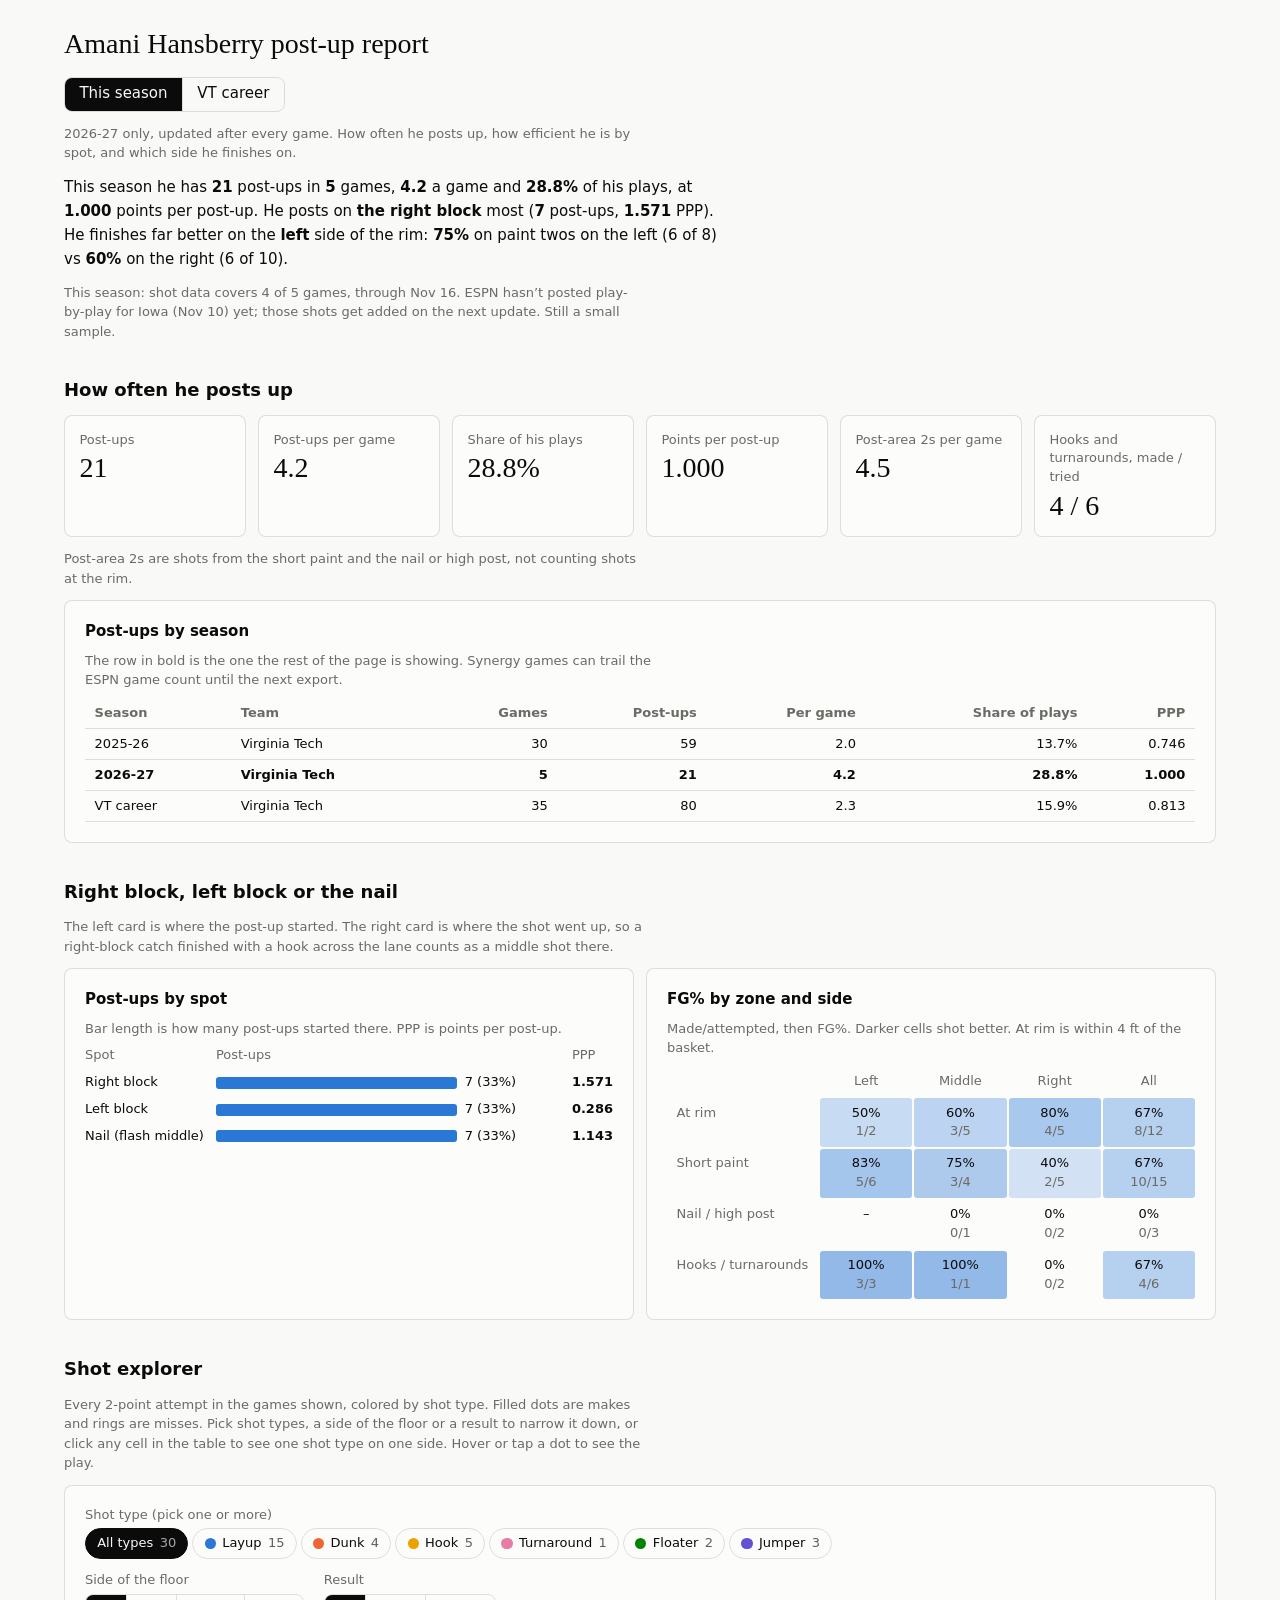
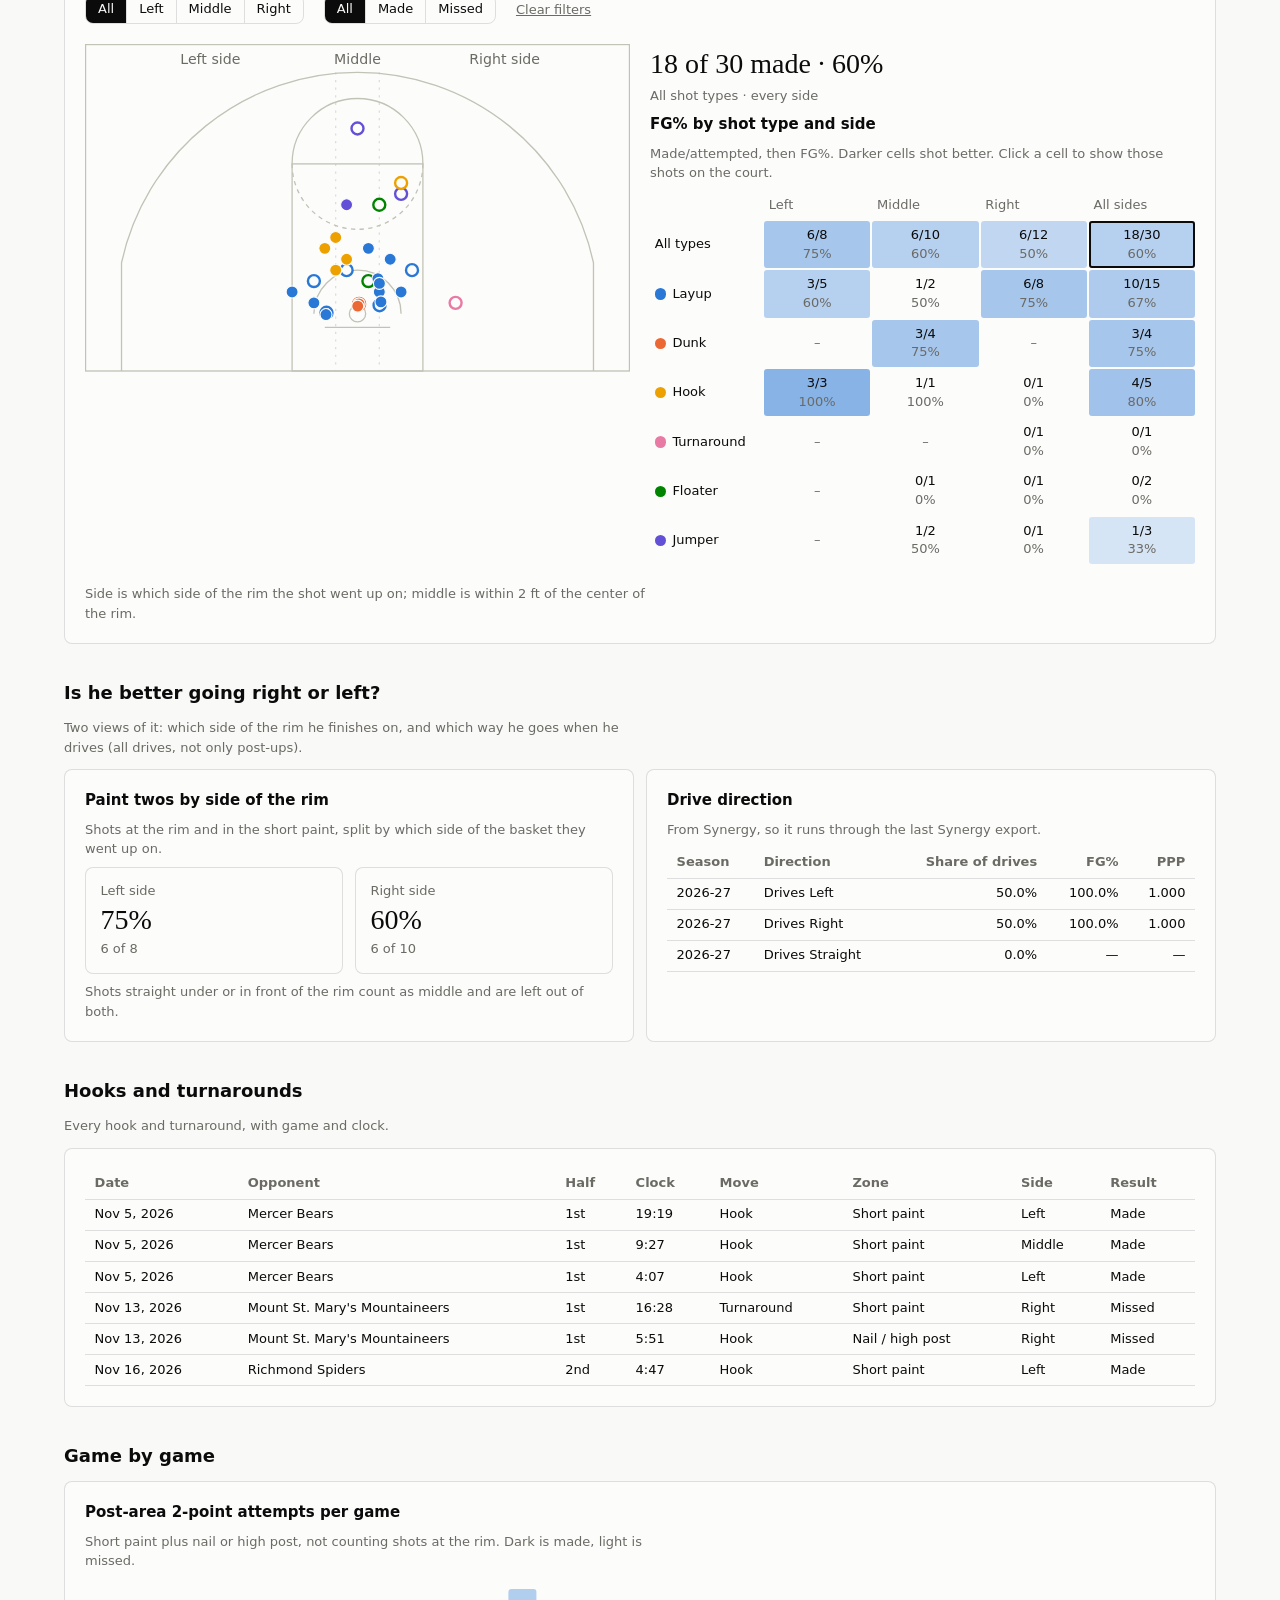
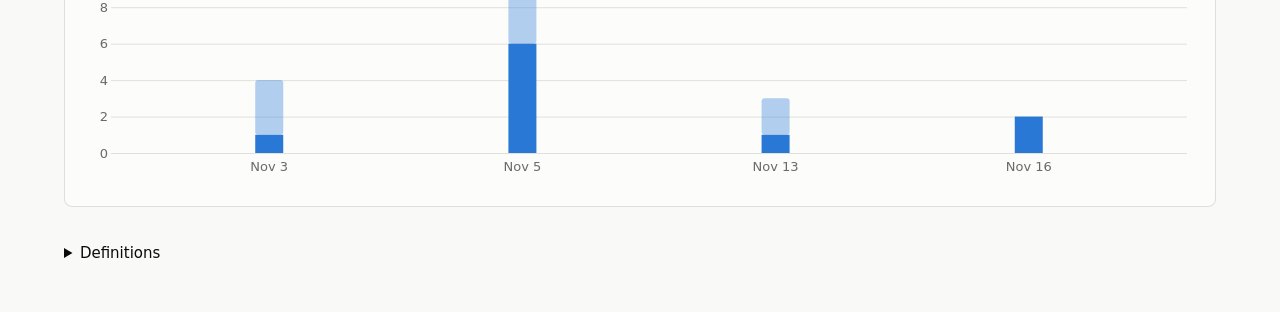
==== commit 553267cf: "Update Amani post-up report (2026-27, 5 games)" ====
--- a/amani/index.html
+++ b/amani/index.html
@@ -40,7 +40,7 @@
 <script>// https://d3js.org v7.9.0 Copyright 2010-2023 Mike Bostock
 !function(t,n){"object"==typeof exports&&"undefined"!=typeof module?n(exports):"function"==typeof define&&define.amd?define(["exports"],n):n((t="undefined"!=typeof globalThis?globalThis:t||self).d3=t.d3||{})}(this,(function(t){"use strict";function n(t,n){return null==t||null==n?NaN:t<n?-1:t>n?1:t>=n?0:NaN}function e(t,n){return null==t||null==n?NaN:n<t?-1:n>t?1:n>=t?0:NaN}function r(t){let r,o,a;function u(t,n,e=0,i=t.length){if(e<i){if(0!==r(n,n))return i;do{const r=e+i>>>1;o(t[r],n)<0?e=r+1:i=r}while(e<i)}return e}return 2!==t.length?(r=n,o=(e,r)=>n(t(e),r),a=(n,e)=>t(n)-e):(r=t===n||t===e?t:i,o=t,a=t),{left:u,center:function(t,n,e=0,r=t.length){const i=u(t,n,e,r-1);return i>e&&a(t[i-1],n)>-a(t[i],n)?i-1:i},right:function(t,n,e=0,i=t.length){if(e<i){if(0!==r(n,n))return i;do{const r=e+i>>>1;o(t[r],n)<=0?e=r+1:i=r}while(e<i)}return e}}}function i(){return 0}function o(t){return null===t?NaN:+t}const a=r(n),u=a.right,c=a.left,f=r(o).center;var s=u;const l=d(y),h=d((function(t){const n=y(t);return(t,e,r,i,o)=>{n(t,e,(r<<=2)+0,(i<<=2)+0,o<<=2),n(t,e,r+1,i+1,o),n(t,e,r+2,i+2,o),n(t,e,r+3,i+3,o)}}));function d(t){return function(n,e,r=e){if(!((e=+e)>=0))throw new RangeError("invalid rx");if(!((r=+r)>=0))throw new RangeError("invalid ry");let{data:i,width:o,height:a}=n;if(!((o=Math.floor(o))>=0))throw new RangeError("invalid width");if(!((a=Math.floor(void 0!==a?a:i.length/o))>=0))throw new RangeError("invalid height");if(!o||!a||!e&&!r)return n;const u=e&&t(e),c=r&&t(r),f=i.slice();return u&&c?(p(u,f,i,o,a),p(u,i,f,o,a),p(u,f,i,o,a),g(c,i,f,o,a),g(c,f,i,o,a),g(c,i,f,o,a)):u?(p(u,i,f,o,a),p(u,f,i,o,a),p(u,i,f,o,a)):c&&(g(c,i,f,o,a),g(c,f,i,o,a),g(c,i,f,o,a)),n}}function p(t,n,e,r,i){for(let o=0,a=r*i;o<a;)t(n,e,o,o+=r,1)}function g(t,n,e,r,i){for(let o=0,a=r*i;o<r;++o)t(n,e,o,o+a,r)}function y(t){const n=Math.floor(t);if(n===t)return function(t){const n=2*t+1;return(e,r,i,o,a)=>{if(!((o-=a)>=i))return;let u=t*r[i];const c=a*t;for(let t=i,n=i+c;t<n;t+=a)u+=r[Math.min(o,t)];for(let t=i,f=o;t<=f;t+=a)u+=r[Math.min(o,t+c)],e[t]=u/n,u-=r[Math.max(i,t-c)]}}(t);const e=t-n,r=2*t+1;return(t,i,o,a,u)=>{if(!((a-=u)>=o))return;let c=n*i[o];const f=u*n,s=f+u;for(let t=o,n=o+f;t<n;t+=u)c+=i[Math.min(a,t)];for(let n=o,l=a;n<=l;n+=u)c+=i[Math.min(a,n+f)],t[n]=(c+e*(i[Math.max(o,n-s)]+i[Math.min(a,n+s)]))/r,c-=i[Math.max(o,n-f)]}}function v(t,n){let e=0;if(void 0===n)for(let n of t)null!=n&&(n=+n)>=n&&++e;else{let r=-1;for(let i of t)null!=(i=n(i,++r,t))&&(i=+i)>=i&&++e}return e}function _(t){return 0|t.length}function b(t){return!(t>0)}function m(t){return"object"!=typeof t||"length"in t?t:Array.from(t)}function x(t,n){let e,r=0,i=0,o=0;if(void 0===n)for(let n of t)null!=n&&(n=+n)>=n&&(e=n-i,i+=e/++r,o+=e*(n-i));else{let a=-1;for(let u of t)null!=(u=n(u,++a,t))&&(u=+u)>=u&&(e=u-i,i+=e/++r,o+=e*(u-i))}if(r>1)return o/(r-1)}function w(t,n){const e=x(t,n);return e?Math.sqrt(e):e}function M(t,n){let e,r;if(void 0===n)for(const n of t)null!=n&&(void 0===e?n>=n&&(e=r=n):(e>n&&(e=n),r<n&&(r=n)));else{let i=-1;for(let o of t)null!=(o=n(o,++i,t))&&(void 0===e?o>=o&&(e=r=o):(e>o&&(e=o),r<o&&(r=o)))}return[e,r]}class T{constructor(){this._partials=new Float64Array(32),this._n=0}add(t){const n=this._partials;let e=0;for(let r=0;r<this._n&&r<32;r++){const i=n[r],o=t+i,a=Math.abs(t)<Math.abs(i)?t-(o-i):i-(o-t);a&&(n[e++]=a),t=o}return n[e]=t,this._n=e+1,this}valueOf(){const t=this._partials;let n,e,r,i=this._n,o=0;if(i>0){for(o=t[--i];i>0&&(n=o,e=t[--i],o=n+e,r=e-(o-n),!r););i>0&&(r<0&&t[i-1]<0||r>0&&t[i-1]>0)&&(e=2*r,n=o+e,e==n-o&&(o=n))}return o}}class InternMap extends Map{constructor(t,n=N){if(super(),Object.defineProperties(this,{_intern:{value:new Map},_key:{value:n}}),null!=t)for(const[n,e]of t)this.set(n,e)}get(t){return super.get(A(this,t))}has(t){return super.has(A(this,t))}set(t,n){return super.set(S(this,t),n)}delete(t){return super.delete(E(this,t))}}class InternSet extends Set{constructor(t,n=N){if(super(),Object.defineProperties(this,{_intern:{value:new Map},_key:{value:n}}),null!=t)for(const n of t)this.add(n)}has(t){return super.has(A(this,t))}add(t){return super.add(S(this,t))}delete(t){return super.delete(E(this,t))}}function A({_intern:t,_key:n},e){const r=n(e);return t.has(r)?t.get(r):e}function S({_intern:t,_key:n},e){const r=n(e);return t.has(r)?t.get(r):(t.set(r,e),e)}function E({_intern:t,_key:n},e){const r=n(e);return t.has(r)&&(e=t.get(r),t.delete(r)),e}function N(t){return null!==t&&"object"==typeof t?t.valueOf():t}function k(t){return t}function C(t,...n){return F(t,k,k,n)}function P(t,...n){return F(t,Array.from,k,n)}function z(t,n){for(let e=1,r=n.length;e<r;++e)t=t.flatMap((t=>t.pop().map((([n,e])=>[...t,n,e]))));return t}function $(t,n,...e){return F(t,k,n,e)}function D(t,n,...e){return F(t,Array.from,n,e)}function R(t){if(1!==t.length)throw new Error("duplicate key");return t[0]}function F(t,n,e,r){return function t(i,o){if(o>=r.length)return e(i);const a=new InternMap,u=r[o++];let c=-1;for(const t of i){const n=u(t,++c,i),e=a.get(n);e?e.push(t):a.set(n,[t])}for(const[n,e]of a)a.set(n,t(e,o));return n(a)}(t,0)}function q(t,n){return Array.from(n,(n=>t[n]))}function U(t,...n){if("function"!=typeof t[Symbol.iterator])throw new TypeError("values is not iterable");t=Array.from(t);let[e]=n;if(e&&2!==e.length||n.length>1){const r=Uint32Array.from(t,((t,n)=>n));return n.length>1?(n=n.map((n=>t.map(n))),r.sort(((t,e)=>{for(const r of n){const n=O(r[t],r[e]);if(n)return n}}))):(e=t.map(e),r.sort(((t,n)=>O(e[t],e[n])))),q(t,r)}return t.sort(I(e))}function I(t=n){if(t===n)return O;if("function"!=typeof t)throw new TypeError("compare is not a function");return(n,e)=>{const r=t(n,e);return r||0===r?r:(0===t(e,e))-(0===t(n,n))}}function O(t,n){return(null==t||!(t>=t))-(null==n||!(n>=n))||(t<n?-1:t>n?1:0)}var B=Array.prototype.slice;function Y(t){return()=>t}const L=Math.sqrt(50),j=Math.sqrt(10),H=Math.sqrt(2);function X(t,n,e){const r=(n-t)/Math.max(0,e),i=Math.floor(Math.log10(r)),o=r/Math.pow(10,i),a=o>=L?10:o>=j?5:o>=H?2:1;let u,c,f;return i<0?(f=Math.pow(10,-i)/a,u=Math.round(t*f),c=Math.round(n*f),u/f<t&&++u,c/f>n&&--c,f=-f):(f=Math.pow(10,i)*a,u=Math.round(t/f),c=Math.round(n/f),u*f<t&&++u,c*f>n&&--c),c<u&&.5<=e&&e<2?X(t,n,2*e):[u,c,f]}function G(t,n,e){if(!((e=+e)>0))return[];if((t=+t)===(n=+n))return[t];const r=n<t,[i,o,a]=r?X(n,t,e):X(t,n,e);if(!(o>=i))return[];const u=o-i+1,c=new Array(u);if(r)if(a<0)for(let t=0;t<u;++t)c[t]=(o-t)/-a;else for(let t=0;t<u;++t)c[t]=(o-t)*a;else if(a<0)for(let t=0;t<u;++t)c[t]=(i+t)/-a;else for(let t=0;t<u;++t)c[t]=(i+t)*a;return c}function V(t,n,e){return X(t=+t,n=+n,e=+e)[2]}function W(t,n,e){e=+e;const r=(n=+n)<(t=+t),i=r?V(n,t,e):V(t,n,e);return(r?-1:1)*(i<0?1/-i:i)}function Z(t,n,e){let r;for(;;){const i=V(t,n,e);if(i===r||0===i||!isFinite(i))return[t,n];i>0?(t=Math.floor(t/i)*i,n=Math.ceil(n/i)*i):i<0&&(t=Math.ceil(t*i)/i,n=Math.floor(n*i)/i),r=i}}function K(t){return Math.max(1,Math.ceil(Math.log(v(t))/Math.LN2)+1)}function Q(){var t=k,n=M,e=K;function r(r){Array.isArray(r)||(r=Array.from(r));var i,o,a,u=r.length,c=new Array(u);for(i=0;i<u;++i)c[i]=t(r[i],i,r);var f=n(c),l=f[0],h=f[1],d=e(c,l,h);if(!Array.isArray(d)){const t=h,e=+d;if(n===M&&([l,h]=Z(l,h,e)),(d=G(l,h,e))[0]<=l&&(a=V(l,h,e)),d[d.length-1]>=h)if(t>=h&&n===M){const t=V(l,h,e);isFinite(t)&&(t>0?h=(Math.floor(h/t)+1)*t:t<0&&(h=(Math.ceil(h*-t)+1)/-t))}else d.pop()}for(var p=d.length,g=0,y=p;d[g]<=l;)++g;for(;d[y-1]>h;)--y;(g||y<p)&&(d=d.slice(g,y),p=y-g);var v,_=new Array(p+1);for(i=0;i<=p;++i)(v=_[i]=[]).x0=i>0?d[i-1]:l,v.x1=i<p?d[i]:h;if(isFinite(a)){if(a>0)for(i=0;i<u;++i)null!=(o=c[i])&&l<=o&&o<=h&&_[Math.min(p,Math.floor((o-l)/a))].push(r[i]);else if(a<0)for(i=0;i<u;++i)if(null!=(o=c[i])&&l<=o&&o<=h){const t=Math.floor((l-o)*a);_[Math.min(p,t+(d[t]<=o))].push(r[i])}}else for(i=0;i<u;++i)null!=(o=c[i])&&l<=o&&o<=h&&_[s(d,o,0,p)].push(r[i]);return _}return r.value=function(n){return arguments.length?(t="function"==typeof n?n:Y(n),r):t},r.domain=function(t){return arguments.length?(n="function"==typeof t?t:Y([t[0],t[1]]),r):n},r.thresholds=function(t){return arguments.length?(e="function"==typeof t?t:Y(Array.isArray(t)?B.call(t):t),r):e},r}function J(t,n){let e;if(void 0===n)for(const n of t)null!=n&&(e<n||void 0===e&&n>=n)&&(e=n);else{let r=-1;for(let i of t)null!=(i=n(i,++r,t))&&(e<i||void 0===e&&i>=i)&&(e=i)}return e}function tt(t,n){let e,r=-1,i=-1;if(void 0===n)for(const n of t)++i,null!=n&&(e<n||void 0===e&&n>=n)&&(e=n,r=i);else for(let o of t)null!=(o=n(o,++i,t))&&(e<o||void 0===e&&o>=o)&&(e=o,r=i);return r}function nt(t,n){let e;if(void 0===n)for(const n of t)null!=n&&(e>n||void 0===e&&n>=n)&&(e=n);else{let r=-1;for(let i of t)null!=(i=n(i,++r,t))&&(e>i||void 0===e&&i>=i)&&(e=i)}return e}function et(t,n){let e,r=-1,i=-1;if(void 0===n)for(const n of t)++i,null!=n&&(e>n||void 0===e&&n>=n)&&(e=n,r=i);else for(let o of t)null!=(o=n(o,++i,t))&&(e>o||void 0===e&&o>=o)&&(e=o,r=i);return r}function rt(t,n,e=0,r=1/0,i){if(n=Math.floor(n),e=Math.floor(Math.max(0,e)),r=Math.floor(Math.min(t.length-1,r)),!(e<=n&&n<=r))return t;for(i=void 0===i?O:I(i);r>e;){if(r-e>600){const o=r-e+1,a=n-e+1,u=Math.log(o),c=.5*Math.exp(2*u/3),f=.5*Math.sqrt(u*c*(o-c)/o)*(a-o/2<0?-1:1);rt(t,n,Math.max(e,Math.floor(n-a*c/o+f)),Math.min(r,Math.floor(n+(o-a)*c/o+f)),i)}const o=t[n];let a=e,u=r;for(it(t,e,n),i(t[r],o)>0&&it(t,e,r);a<u;){for(it(t,a,u),++a,--u;i(t[a],o)<0;)++a;for(;i(t[u],o)>0;)--u}0===i(t[e],o)?it(t,e,u):(++u,it(t,u,r)),u<=n&&(e=u+1),n<=u&&(r=u-1)}return t}function it(t,n,e){const r=t[n];t[n]=t[e],t[e]=r}function ot(t,e=n){let r,i=!1;if(1===e.length){let o;for(const a of t){const t=e(a);(i?n(t,o)>0:0===n(t,t))&&(r=a,o=t,i=!0)}}else for(const n of t)(i?e(n,r)>0:0===e(n,n))&&(r=n,i=!0);return r}function at(t,n,e){if(t=Float64Array.from(function*(t,n){if(void 0===n)for(let n of t)null!=n&&(n=+n)>=n&&(yield n);else{let e=-1;for(let r of t)null!=(r=n(r,++e,t))&&(r=+r)>=r&&(yield r)}}(t,e)),(r=t.length)&&!isNaN(n=+n)){if(n<=0||r<2)return nt(t);if(n>=1)return J(t);var r,i=(r-1)*n,o=Math.floor(i),a=J(rt(t,o).subarray(0,o+1));return a+(nt(t.subarray(o+1))-a)*(i-o)}}function ut(t,n,e=o){if((r=t.length)&&!isNaN(n=+n)){if(n<=0||r<2)return+e(t[0],0,t);if(n>=1)return+e(t[r-1],r-1,t);var r,i=(r-1)*n,a=Math.floor(i),u=+e(t[a],a,t);return u+(+e(t[a+1],a+1,t)-u)*(i-a)}}function ct(t,n,e=o){if(!isNaN(n=+n)){if(r=Float64Array.from(t,((n,r)=>o(e(t[r],r,t)))),n<=0)return et(r);if(n>=1)return tt(r);var r,i=Uint32Array.from(t,((t,n)=>n)),a=r.length-1,u=Math.floor(a*n);return rt(i,u,0,a,((t,n)=>O(r[t],r[n]))),(u=ot(i.subarray(0,u+1),(t=>r[t])))>=0?u:-1}}function ft(t){return Array.from(function*(t){for(const n of t)yield*n}(t))}function st(t,n){return[t,n]}function lt(t,n,e){t=+t,n=+n,e=(i=arguments.length)<2?(n=t,t=0,1):i<3?1:+e;for(var r=-1,i=0|Math.max(0,Math.ceil((n-t)/e)),o=new Array(i);++r<i;)o[r]=t+r*e;return o}function ht(t,e=n){if(1===e.length)return et(t,e);let r,i=-1,o=-1;for(const n of t)++o,(i<0?0===e(n,n):e(n,r)<0)&&(r=n,i=o);return i}var dt=pt(Math.random);function pt(t){return function(n,e=0,r=n.length){let i=r-(e=+e);for(;i;){const r=t()*i--|0,o=n[i+e];n[i+e]=n[r+e],n[r+e]=o}return n}}function gt(t){if(!(i=t.length))return[];for(var n=-1,e=nt(t,yt),r=new Array(e);++n<e;)for(var i,o=-1,a=r[n]=new Array(i);++o<i;)a[o]=t[o][n];return r}function yt(t){return t.length}function vt(t){return t instanceof InternSet?t:new InternSet(t)}function _t(t,n){const e=t[Symbol.iterator](),r=new Set;for(const t of n){const n=bt(t);if(r.has(n))continue;let i,o;for(;({value:i,done:o}=e.next());){if(o)return!1;const t=bt(i);if(r.add(t),Object.is(n,t))break}}return!0}function bt(t){return null!==t&&"object"==typeof t?t.valueOf():t}function mt(t){return t}var xt=1,wt=2,Mt=3,Tt=4,At=1e-6;function St(t){return"translate("+t+",0)"}function Et(t){return"translate(0,"+t+")"}function Nt(t){return n=>+t(n)}function kt(t,n){return n=Math.max(0,t.bandwidth()-2*n)/2,t.round()&&(n=Math.round(n)),e=>+t(e)+n}function Ct(){return!this.__axis}function Pt(t,n){var e=[],r=null,i=null,o=6,a=6,u=3,c="undefined"!=typeof window&&window.devicePixelRatio>1?0:.5,f=t===xt||t===Tt?-1:1,s=t===Tt||t===wt?"x":"y",l=t===xt||t===Mt?St:Et;function h(h){var d=null==r?n.ticks?n.ticks.apply(n,e):n.domain():r,p=null==i?n.tickFormat?n.tickFormat.apply(n,e):mt:i,g=Math.max(o,0)+u,y=n.range(),v=+y[0]+c,_=+y[y.length-1]+c,b=(n.bandwidth?kt:Nt)(n.copy(),c),m=h.selection?h.selection():h,x=m.selectAll(".domain").data([null]),w=m.selectAll(".tick").data(d,n).order(),M=w.exit(),T=w.enter().append("g").attr("class","tick"),A=w.select("line"),S=w.select("text");x=x.merge(x.enter().insert("path",".tick").attr("class","domain").attr("stroke","currentColor")),w=w.merge(T),A=A.merge(T.append("line").attr("stroke","currentColor").attr(s+"2",f*o)),S=S.merge(T.append("text").attr("fill","currentColor").attr(s,f*g).attr("dy",t===xt?"0em":t===Mt?"0.71em":"0.32em")),h!==m&&(x=x.transition(h),w=w.transition(h),A=A.transition(h),S=S.transition(h),M=M.transition(h).attr("opacity",At).attr("transform",(function(t){return isFinite(t=b(t))?l(t+c):this.getAttribute("transform")})),T.attr("opacity",At).attr("transform",(function(t){var n=this.parentNode.__axis;return l((n&&isFinite(n=n(t))?n:b(t))+c)}))),M.remove(),x.attr("d",t===Tt||t===wt?a?"M"+f*a+","+v+"H"+c+"V"+_+"H"+f*a:"M"+c+","+v+"V"+_:a?"M"+v+","+f*a+"V"+c+"H"+_+"V"+f*a:"M"+v+","+c+"H"+_),w.attr("opacity",1).attr("transform",(function(t){return l(b(t)+c)})),A.attr(s+"2",f*o),S.attr(s,f*g).text(p),m.filter(Ct).attr("fill","none").attr("font-size",10).attr("font-family","sans-serif").attr("text-anchor",t===wt?"start":t===Tt?"end":"middle"),m.each((function(){this.__axis=b}))}return h.scale=function(t){return arguments.length?(n=t,h):n},h.ticks=function(){return e=Array.from(arguments),h},h.tickArguments=function(t){return arguments.length?(e=null==t?[]:Array.from(t),h):e.slice()},h.tickValues=function(t){return arguments.length?(r=null==t?null:Array.from(t),h):r&&r.slice()},h.tickFormat=function(t){return arguments.length?(i=t,h):i},h.tickSize=function(t){return arguments.length?(o=a=+t,h):o},h.tickSizeInner=function(t){return arguments.length?(o=+t,h):o},h.tickSizeOuter=function(t){return arguments.length?(a=+t,h):a},h.tickPadding=function(t){return arguments.length?(u=+t,h):u},h.offset=function(t){return arguments.length?(c=+t,h):c},h}var zt={value:()=>{}};function $t(){for(var t,n=0,e=arguments.length,r={};n<e;++n){if(!(t=arguments[n]+"")||t in r||/[\s.]/.test(t))throw new Error("illegal type: "+t);r[t]=[]}return new Dt(r)}function Dt(t){this._=t}function Rt(t,n){for(var e,r=0,i=t.length;r<i;++r)if((e=t[r]).name===n)return e.value}function Ft(t,n,e){for(var r=0,i=t.length;r<i;++r)if(t[r].name===n){t[r]=zt,t=t.slice(0,r).concat(t.slice(r+1));break}return null!=e&&t.push({name:n,value:e}),t}Dt.prototype=$t.prototype={constructor:Dt,on:function(t,n){var e,r,i=this._,o=(r=i,(t+"").trim().split(/^|\s+/).map((function(t){var n="",e=t.indexOf(".");if(e>=0&&(n=t.slice(e+1),t=t.slice(0,e)),t&&!r.hasOwnProperty(t))throw new Error("unknown type: "+t);return{type:t,name:n}}))),a=-1,u=o.length;if(!(arguments.length<2)){if(null!=n&&"function"!=typeof n)throw new Error("invalid callback: "+n);for(;++a<u;)if(e=(t=o[a]).type)i[e]=Ft(i[e],t.name,n);else if(null==n)for(e in i)i[e]=Ft(i[e],t.name,null);return this}for(;++a<u;)if((e=(t=o[a]).type)&&(e=Rt(i[e],t.name)))return e},copy:function(){var t={},n=this._;for(var e in n)t[e]=n[e].slice();return new Dt(t)},call:function(t,n){if((e=arguments.length-2)>0)for(var e,r,i=new Array(e),o=0;o<e;++o)i[o]=arguments[o+2];if(!this._.hasOwnProperty(t))throw new Error("unknown type: "+t);for(o=0,e=(r=this._[t]).length;o<e;++o)r[o].value.apply(n,i)},apply:function(t,n,e){if(!this._.hasOwnProperty(t))throw new Error("unknown type: "+t);for(var r=this._[t],i=0,o=r.length;i<o;++i)r[i].value.apply(n,e)}};var qt="http://www.w3.org/1999/xhtml",Ut={svg:"http://www.w3.org/2000/svg",xhtml:qt,xlink:"http://www.w3.org/1999/xlink",xml:"http://www.w3.org/XML/1998/namespace",xmlns:"http://www.w3.org/2000/xmlns/"};function It(t){var n=t+="",e=n.indexOf(":");return e>=0&&"xmlns"!==(n=t.slice(0,e))&&(t=t.slice(e+1)),Ut.hasOwnProperty(n)?{space:Ut[n],local:t}:t}function Ot(t){return function(){var n=this.ownerDocument,e=this.namespaceURI;return e===qt&&n.documentElement.namespaceURI===qt?n.createElement(t):n.createElementNS(e,t)}}function Bt(t){return function(){return this.ownerDocument.createElementNS(t.space,t.local)}}function Yt(t){var n=It(t);return(n.local?Bt:Ot)(n)}function Lt(){}function jt(t){return null==t?Lt:function(){return this.querySelector(t)}}function Ht(t){return null==t?[]:Array.isArray(t)?t:Array.from(t)}function Xt(){return[]}function Gt(t){return null==t?Xt:function(){return this.querySelectorAll(t)}}function Vt(t){return function(){return this.matches(t)}}function Wt(t){return function(n){return n.matches(t)}}var Zt=Array.prototype.find;function Kt(){return this.firstElementChild}var Qt=Array.prototype.filter;function Jt(){return Array.from(this.children)}function tn(t){return new Array(t.length)}function nn(t,n){this.ownerDocument=t.ownerDocument,this.namespaceURI=t.namespaceURI,this._next=null,this._parent=t,this.__data__=n}function en(t,n,e,r,i,o){for(var a,u=0,c=n.length,f=o.length;u<f;++u)(a=n[u])?(a.__data__=o[u],r[u]=a):e[u]=new nn(t,o[u]);for(;u<c;++u)(a=n[u])&&(i[u]=a)}function rn(t,n,e,r,i,o,a){var u,c,f,s=new Map,l=n.length,h=o.length,d=new Array(l);for(u=0;u<l;++u)(c=n[u])&&(d[u]=f=a.call(c,c.__data__,u,n)+"",s.has(f)?i[u]=c:s.set(f,c));for(u=0;u<h;++u)f=a.call(t,o[u],u,o)+"",(c=s.get(f))?(r[u]=c,c.__data__=o[u],s.delete(f)):e[u]=new nn(t,o[u]);for(u=0;u<l;++u)(c=n[u])&&s.get(d[u])===c&&(i[u]=c)}function on(t){return t.__data__}function an(t){return"object"==typeof t&&"length"in t?t:Array.from(t)}function un(t,n){return t<n?-1:t>n?1:t>=n?0:NaN}function cn(t){return function(){this.removeAttribute(t)}}function fn(t){return function(){this.removeAttributeNS(t.space,t.local)}}function sn(t,n){return function(){this.setAttribute(t,n)}}function ln(t,n){return function(){this.setAttributeNS(t.space,t.local,n)}}function hn(t,n){return function(){var e=n.apply(this,arguments);null==e?this.removeAttribute(t):this.setAttribute(t,e)}}function dn(t,n){return function(){var e=n.apply(this,arguments);null==e?this.removeAttributeNS(t.space,t.local):this.setAttributeNS(t.space,t.local,e)}}function pn(t){return t.ownerDocument&&t.ownerDocument.defaultView||t.document&&t||t.defaultView}function gn(t){return function(){this.style.removeProperty(t)}}function yn(t,n,e){return function(){this.style.setProperty(t,n,e)}}function vn(t,n,e){return function(){var r=n.apply(this,arguments);null==r?this.style.removeProperty(t):this.style.setProperty(t,r,e)}}function _n(t,n){return t.style.getPropertyValue(n)||pn(t).getComputedStyle(t,null).getPropertyValue(n)}function bn(t){return function(){delete this[t]}}function mn(t,n){return function(){this[t]=n}}function xn(t,n){return function(){var e=n.apply(this,arguments);null==e?delete this[t]:this[t]=e}}function wn(t){return t.trim().split(/^|\s+/)}function Mn(t){return t.classList||new Tn(t)}function Tn(t){this._node=t,this._names=wn(t.getAttribute("class")||"")}function An(t,n){for(var e=Mn(t),r=-1,i=n.length;++r<i;)e.add(n[r])}function Sn(t,n){for(var e=Mn(t),r=-1,i=n.length;++r<i;)e.remove(n[r])}function En(t){return function(){An(this,t)}}function Nn(t){return function(){Sn(this,t)}}function kn(t,n){return function(){(n.apply(this,arguments)?An:Sn)(this,t)}}function Cn(){this.textContent=""}function Pn(t){return function(){this.textContent=t}}function zn(t){return function(){var n=t.apply(this,arguments);this.textContent=null==n?"":n}}function $n(){this.innerHTML=""}function Dn(t){return function(){this.innerHTML=t}}function Rn(t){return function(){var n=t.apply(this,arguments);this.innerHTML=null==n?"":n}}function Fn(){this.nextSibling&&this.parentNode.appendChild(this)}function qn(){this.previousSibling&&this.parentNode.insertBefore(this,this.parentNode.firstChild)}function Un(){return null}function In(){var t=this.parentNode;t&&t.removeChild(this)}function On(){var t=this.cloneNode(!1),n=this.parentNode;return n?n.insertBefore(t,this.nextSibling):t}function Bn(){var t=this.cloneNode(!0),n=this.parentNode;return n?n.insertBefore(t,this.nextSibling):t}function Yn(t){return function(){var n=this.__on;if(n){for(var e,r=0,i=-1,o=n.length;r<o;++r)e=n[r],t.type&&e.type!==t.type||e.name!==t.name?n[++i]=e:this.removeEventListener(e.type,e.listener,e.options);++i?n.length=i:delete this.__on}}}function Ln(t,n,e){return function(){var r,i=this.__on,o=function(t){return function(n){t.call(this,n,this.__data__)}}(n);if(i)for(var a=0,u=i.length;a<u;++a)if((r=i[a]).type===t.type&&r.name===t.name)return this.removeEventListener(r.type,r.listener,r.options),this.addEventListener(r.type,r.listener=o,r.options=e),void(r.value=n);this.addEventListener(t.type,o,e),r={type:t.type,name:t.name,value:n,listener:o,options:e},i?i.push(r):this.__on=[r]}}function jn(t,n,e){var r=pn(t),i=r.CustomEvent;"function"==typeof i?i=new i(n,e):(i=r.document.createEvent("Event"),e?(i.initEvent(n,e.bubbles,e.cancelable),i.detail=e.detail):i.initEvent(n,!1,!1)),t.dispatchEvent(i)}function Hn(t,n){return function(){return jn(this,t,n)}}function Xn(t,n){return function(){return jn(this,t,n.apply(this,arguments))}}nn.prototype={constructor:nn,appendChild:function(t){return this._parent.insertBefore(t,this._next)},insertBefore:function(t,n){return this._parent.insertBefore(t,n)},querySelector:function(t){return this._parent.querySelector(t)},querySelectorAll:function(t){return this._parent.querySelectorAll(t)}},Tn.prototype={add:function(t){this._names.indexOf(t)<0&&(this._names.push(t),this._node.setAttribute("class",this._names.join(" ")))},remove:function(t){var n=this._names.indexOf(t);n>=0&&(this._names.splice(n,1),this._node.setAttribute("class",this._names.join(" ")))},contains:function(t){return this._names.indexOf(t)>=0}};var Gn=[null];function Vn(t,n){this._groups=t,this._parents=n}function Wn(){return new Vn([[document.documentElement]],Gn)}function Zn(t){return"string"==typeof t?new Vn([[document.querySelector(t)]],[document.documentElement]):new Vn([[t]],Gn)}Vn.prototype=Wn.prototype={constructor:Vn,select:function(t){"function"!=typeof t&&(t=jt(t));for(var n=this._groups,e=n.length,r=new Array(e),i=0;i<e;++i)for(var o,a,u=n[i],c=u.length,f=r[i]=new Array(c),s=0;s<c;++s)(o=u[s])&&(a=t.call(o,o.__data__,s,u))&&("__data__"in o&&(a.__data__=o.__data__),f[s]=a);return new Vn(r,this._parents)},selectAll:function(t){t="function"==typeof t?function(t){return function(){return Ht(t.apply(this,arguments))}}(t):Gt(t);for(var n=this._groups,e=n.length,r=[],i=[],o=0;o<e;++o)for(var a,u=n[o],c=u.length,f=0;f<c;++f)(a=u[f])&&(r.push(t.call(a,a.__data__,f,u)),i.push(a));return new Vn(r,i)},selectChild:function(t){return this.select(null==t?Kt:function(t){return function(){return Zt.call(this.children,t)}}("function"==typeof t?t:Wt(t)))},selectChildren:function(t){return this.selectAll(null==t?Jt:function(t){return function(){return Qt.call(this.children,t)}}("function"==typeof t?t:Wt(t)))},filter:function(t){"function"!=typeof t&&(t=Vt(t));for(var n=this._groups,e=n.length,r=new Array(e),i=0;i<e;++i)for(var o,a=n[i],u=a.length,c=r[i]=[],f=0;f<u;++f)(o=a[f])&&t.call(o,o.__data__,f,a)&&c.push(o);return new Vn(r,this._parents)},data:function(t,n){if(!arguments.length)return Array.from(this,on);var e=n?rn:en,r=this._parents,i=this._groups;"function"!=typeof t&&(t=function(t){return function(){return t}}(t));for(var o=i.length,a=new Array(o),u=new Array(o),c=new Array(o),f=0;f<o;++f){var s=r[f],l=i[f],h=l.length,d=an(t.call(s,s&&s.__data__,f,r)),p=d.length,g=u[f]=new Array(p),y=a[f]=new Array(p);e(s,l,g,y,c[f]=new Array(h),d,n);for(var v,_,b=0,m=0;b<p;++b)if(v=g[b]){for(b>=m&&(m=b+1);!(_=y[m])&&++m<p;);v._next=_||null}}return(a=new Vn(a,r))._enter=u,a._exit=c,a},enter:function(){return new Vn(this._enter||this._groups.map(tn),this._parents)},exit:function(){return new Vn(this._exit||this._groups.map(tn),this._parents)},join:function(t,n,e){var r=this.enter(),i=this,o=this.exit();return"function"==typeof t?(r=t(r))&&(r=r.selection()):r=r.append(t+""),null!=n&&(i=n(i))&&(i=i.selection()),null==e?o.remove():e(o),r&&i?r.merge(i).order():i},merge:function(t){for(var n=t.selection?t.selection():t,e=this._groups,r=n._groups,i=e.length,o=r.length,a=Math.min(i,o),u=new Array(i),c=0;c<a;++c)for(var f,s=e[c],l=r[c],h=s.length,d=u[c]=new Array(h),p=0;p<h;++p)(f=s[p]||l[p])&&(d[p]=f);for(;c<i;++c)u[c]=e[c];return new Vn(u,this._parents)},selection:function(){return this},order:function(){for(var t=this._groups,n=-1,e=t.length;++n<e;)for(var r,i=t[n],o=i.length-1,a=i[o];--o>=0;)(r=i[o])&&(a&&4^r.compareDocumentPosition(a)&&a.parentNode.insertBefore(r,a),a=r);return this},sort:function(t){function n(n,e){return n&&e?t(n.__data__,e.__data__):!n-!e}t||(t=un);for(var e=this._groups,r=e.length,i=new Array(r),o=0;o<r;++o){for(var a,u=e[o],c=u.length,f=i[o]=new Array(c),s=0;s<c;++s)(a=u[s])&&(f[s]=a);f.sort(n)}return new Vn(i,this._parents).order()},call:function(){var t=arguments[0];return arguments[0]=this,t.apply(null,arguments),this},nodes:function(){return Array.from(this)},node:function(){for(var t=this._groups,n=0,e=t.length;n<e;++n)for(var r=t[n],i=0,o=r.length;i<o;++i){var a=r[i];if(a)return a}return null},size:function(){let t=0;for(const n of this)++t;return t},empty:function(){return!this.node()},each:function(t){for(var n=this._groups,e=0,r=n.length;e<r;++e)for(var i,o=n[e],a=0,u=o.length;a<u;++a)(i=o[a])&&t.call(i,i.__data__,a,o);return this},attr:function(t,n){var e=It(t);if(arguments.length<2){var r=this.node();return e.local?r.getAttributeNS(e.space,e.local):r.getAttribute(e)}return this.each((null==n?e.local?fn:cn:"function"==typeof n?e.local?dn:hn:e.local?ln:sn)(e,n))},style:function(t,n,e){return arguments.length>1?this.each((null==n?gn:"function"==typeof n?vn:yn)(t,n,null==e?"":e)):_n(this.node(),t)},property:function(t,n){return arguments.length>1?this.each((null==n?bn:"function"==typeof n?xn:mn)(t,n)):this.node()[t]},classed:function(t,n){var e=wn(t+"");if(arguments.length<2){for(var r=Mn(this.node()),i=-1,o=e.length;++i<o;)if(!r.contains(e[i]))return!1;return!0}return this.each(("function"==typeof n?kn:n?En:Nn)(e,n))},text:function(t){return arguments.length?this.each(null==t?Cn:("function"==typeof t?zn:Pn)(t)):this.node().textContent},html:function(t){return arguments.length?this.each(null==t?$n:("function"==typeof t?Rn:Dn)(t)):this.node().innerHTML},raise:function(){return this.each(Fn)},lower:function(){return this.each(qn)},append:function(t){var n="function"==typeof t?t:Yt(t);return this.select((function(){return this.appendChild(n.apply(this,arguments))}))},insert:function(t,n){var e="function"==typeof t?t:Yt(t),r=null==n?Un:"function"==typeof n?n:jt(n);return this.select((function(){return this.insertBefore(e.apply(this,arguments),r.apply(this,arguments)||null)}))},remove:function(){return this.each(In)},clone:function(t){return this.select(t?Bn:On)},datum:function(t){return arguments.length?this.property("__data__",t):this.node().__data__},on:function(t,n,e){var r,i,o=function(t){return t.trim().split(/^|\s+/).map((function(t){var n="",e=t.indexOf(".");return e>=0&&(n=t.slice(e+1),t=t.slice(0,e)),{type:t,name:n}}))}(t+""),a=o.length;if(!(arguments.length<2)){for(u=n?Ln:Yn,r=0;r<a;++r)this.each(u(o[r],n,e));return this}var u=this.node().__on;if(u)for(var c,f=0,s=u.length;f<s;++f)for(r=0,c=u[f];r<a;++r)if((i=o[r]).type===c.type&&i.name===c.name)return c.value},dispatch:function(t,n){return this.each(("function"==typeof n?Xn:Hn)(t,n))},[Symbol.iterator]:function*(){for(var t=this._groups,n=0,e=t.length;n<e;++n)for(var r,i=t[n],o=0,a=i.length;o<a;++o)(r=i[o])&&(yield r)}};var Kn=0;function Qn(){return new Jn}function Jn(){this._="@"+(++Kn).toString(36)}function te(t){let n;for(;n=t.sourceEvent;)t=n;return t}function ne(t,n){if(t=te(t),void 0===n&&(n=t.currentTarget),n){var e=n.ownerSVGElement||n;if(e.createSVGPoint){var r=e.createSVGPoint();return r.x=t.clientX,r.y=t.clientY,[(r=r.matrixTransform(n.getScreenCTM().inverse())).x,r.y]}if(n.getBoundingClientRect){var i=n.getBoundingClientRect();return[t.clientX-i.left-n.clientLeft,t.clientY-i.top-n.clientTop]}}return[t.pageX,t.pageY]}Jn.prototype=Qn.prototype={constructor:Jn,get:function(t){for(var n=this._;!(n in t);)if(!(t=t.parentNode))return;return t[n]},set:function(t,n){return t[this._]=n},remove:function(t){return this._ in t&&delete t[this._]},toString:function(){return this._}};const ee={passive:!1},re={capture:!0,passive:!1};function ie(t){t.stopImmediatePropagation()}function oe(t){t.preventDefault(),t.stopImmediatePropagation()}function ae(t){var n=t.document.documentElement,e=Zn(t).on("dragstart.drag",oe,re);"onselectstart"in n?e.on("selectstart.drag",oe,re):(n.__noselect=n.style.MozUserSelect,n.style.MozUserSelect="none")}function ue(t,n){var e=t.document.documentElement,r=Zn(t).on("dragstart.drag",null);n&&(r.on("click.drag",oe,re),setTimeout((function(){r.on("click.drag",null)}),0)),"onselectstart"in e?r.on("selectstart.drag",null):(e.style.MozUserSelect=e.__noselect,delete e.__noselect)}var ce=t=>()=>t;function fe(t,{sourceEvent:n,subject:e,target:r,identifier:i,active:o,x:a,y:u,dx:c,dy:f,dispatch:s}){Object.defineProperties(this,{type:{value:t,enumerable:!0,configurable:!0},sourceEvent:{value:n,enumerable:!0,configurable:!0},subject:{value:e,enumerable:!0,configurable:!0},target:{value:r,enumerable:!0,configurable:!0},identifier:{value:i,enumerable:!0,configurable:!0},active:{value:o,enumerable:!0,configurable:!0},x:{value:a,enumerable:!0,configurable:!0},y:{value:u,enumerable:!0,configurable:!0},dx:{value:c,enumerable:!0,configurable:!0},dy:{value:f,enumerable:!0,configurable:!0},_:{value:s}})}function se(t){return!t.ctrlKey&&!t.button}function le(){return this.parentNode}function he(t,n){return null==n?{x:t.x,y:t.y}:n}function de(){return navigator.maxTouchPoints||"ontouchstart"in this}function pe(t,n,e){t.prototype=n.prototype=e,e.constructor=t}function ge(t,n){var e=Object.create(t.prototype);for(var r in n)e[r]=n[r];return e}function ye(){}fe.prototype.on=function(){var t=this._.on.apply(this._,arguments);return t===this._?this:t};var ve=.7,_e=1/ve,be="\\s*([+-]?\\d+)\\s*",me="\\s*([+-]?(?:\\d*\\.)?\\d+(?:[eE][+-]?\\d+)?)\\s*",xe="\\s*([+-]?(?:\\d*\\.)?\\d+(?:[eE][+-]?\\d+)?)%\\s*",we=/^#([0-9a-f]{3,8})$/,Me=new RegExp(`^rgb\\(${be},${be},${be}\\)$`),Te=new RegExp(`^rgb\\(${xe},${xe},${xe}\\)$`),Ae=new RegExp(`^rgba\\(${be},${be},${be},${me}\\)$`),Se=new RegExp(`^rgba\\(${xe},${xe},${xe},${me}\\)$`),Ee=new RegExp(`^hsl\\(${me},${xe},${xe}\\)$`),Ne=new RegExp(`^hsla\\(${me},${xe},${xe},${me}\\)$`),ke={aliceblue:15792383,antiquewhite:16444375,aqua:65535,aquamarine:8388564,azure:15794175,beige:16119260,bisque:16770244,black:0,blanchedalmond:16772045,blue:255,blueviolet:9055202,brown:10824234,burlywood:14596231,cadetblue:6266528,chartreuse:8388352,chocolate:13789470,coral:16744272,cornflowerblue:6591981,cornsilk:16775388,crimson:14423100,cyan:65535,darkblue:139,darkcyan:35723,darkgoldenrod:12092939,darkgray:11119017,darkgreen:25600,darkgrey:11119017,darkkhaki:12433259,darkmagenta:9109643,darkolivegreen:5597999,darkorange:16747520,darkorchid:10040012,darkred:9109504,darksalmon:15308410,darkseagreen:9419919,darkslateblue:4734347,darkslategray:3100495,darkslategrey:3100495,darkturquoise:52945,darkviolet:9699539,deeppink:16716947,deepskyblue:49151,dimgray:6908265,dimgrey:6908265,dodgerblue:2003199,firebrick:11674146,floralwhite:16775920,forestgreen:2263842,fuchsia:16711935,gainsboro:14474460,ghostwhite:16316671,gold:16766720,goldenrod:14329120,gray:8421504,green:32768,greenyellow:11403055,grey:8421504,honeydew:15794160,hotpink:16738740,indianred:13458524,indigo:4915330,ivory:16777200,khaki:15787660,lavender:15132410,lavenderblush:16773365,lawngreen:8190976,lemonchiffon:16775885,lightblue:11393254,lightcoral:15761536,lightcyan:14745599,lightgoldenrodyellow:16448210,lightgray:13882323,lightgreen:9498256,lightgrey:13882323,lightpink:16758465,lightsalmon:16752762,lightseagreen:2142890,lightskyblue:8900346,lightslategray:7833753,lightslategrey:7833753,lightsteelblue:11584734,lightyellow:16777184,lime:65280,limegreen:3329330,linen:16445670,magenta:16711935,maroon:8388608,mediumaquamarine:6737322,mediumblue:205,mediumorchid:12211667,mediumpurple:9662683,mediumseagreen:3978097,mediumslateblue:8087790,mediumspringgreen:64154,mediumturquoise:4772300,mediumvioletred:13047173,midnightblue:1644912,mintcream:16121850,mistyrose:16770273,moccasin:16770229,navajowhite:16768685,navy:128,oldlace:16643558,olive:8421376,olivedrab:7048739,orange:16753920,orangered:16729344,orchid:14315734,palegoldenrod:15657130,palegreen:10025880,paleturquoise:11529966,palevioletred:14381203,papayawhip:16773077,peachpuff:16767673,peru:13468991,pink:16761035,plum:14524637,powderblue:11591910,purple:8388736,rebeccapurple:6697881,red:16711680,rosybrown:12357519,royalblue:4286945,saddlebrown:9127187,salmon:16416882,sandybrown:16032864,seagreen:3050327,seashell:16774638,sienna:10506797,silver:12632256,skyblue:8900331,slateblue:6970061,slategray:7372944,slategrey:7372944,snow:16775930,springgreen:65407,steelblue:4620980,tan:13808780,teal:32896,thistle:14204888,tomato:16737095,turquoise:4251856,violet:15631086,wheat:16113331,white:16777215,whitesmoke:16119285,yellow:16776960,yellowgreen:10145074};function Ce(){return this.rgb().formatHex()}function Pe(){return this.rgb().formatRgb()}function ze(t){var n,e;return t=(t+"").trim().toLowerCase(),(n=we.exec(t))?(e=n[1].length,n=parseInt(n[1],16),6===e?$e(n):3===e?new qe(n>>8&15|n>>4&240,n>>4&15|240&n,(15&n)<<4|15&n,1):8===e?De(n>>24&255,n>>16&255,n>>8&255,(255&n)/255):4===e?De(n>>12&15|n>>8&240,n>>8&15|n>>4&240,n>>4&15|240&n,((15&n)<<4|15&n)/255):null):(n=Me.exec(t))?new qe(n[1],n[2],n[3],1):(n=Te.exec(t))?new qe(255*n[1]/100,255*n[2]/100,255*n[3]/100,1):(n=Ae.exec(t))?De(n[1],n[2],n[3],n[4]):(n=Se.exec(t))?De(255*n[1]/100,255*n[2]/100,255*n[3]/100,n[4]):(n=Ee.exec(t))?Le(n[1],n[2]/100,n[3]/100,1):(n=Ne.exec(t))?Le(n[1],n[2]/100,n[3]/100,n[4]):ke.hasOwnProperty(t)?$e(ke[t]):"transparent"===t?new qe(NaN,NaN,NaN,0):null}function $e(t){return new qe(t>>16&255,t>>8&255,255&t,1)}function De(t,n,e,r){return r<=0&&(t=n=e=NaN),new qe(t,n,e,r)}function Re(t){return t instanceof ye||(t=ze(t)),t?new qe((t=t.rgb()).r,t.g,t.b,t.opacity):new qe}function Fe(t,n,e,r){return 1===arguments.length?Re(t):new qe(t,n,e,null==r?1:r)}function qe(t,n,e,r){this.r=+t,this.g=+n,this.b=+e,this.opacity=+r}function Ue(){return`#${Ye(this.r)}${Ye(this.g)}${Ye(this.b)}`}function Ie(){const t=Oe(this.opacity);return`${1===t?"rgb(":"rgba("}${Be(this.r)}, ${Be(this.g)}, ${Be(this.b)}${1===t?")":`, ${t})`}`}function Oe(t){return isNaN(t)?1:Math.max(0,Math.min(1,t))}function Be(t){return Math.max(0,Math.min(255,Math.round(t)||0))}function Ye(t){return((t=Be(t))<16?"0":"")+t.toString(16)}function Le(t,n,e,r){return r<=0?t=n=e=NaN:e<=0||e>=1?t=n=NaN:n<=0&&(t=NaN),new Xe(t,n,e,r)}function je(t){if(t instanceof Xe)return new Xe(t.h,t.s,t.l,t.opacity);if(t instanceof ye||(t=ze(t)),!t)return new Xe;if(t instanceof Xe)return t;var n=(t=t.rgb()).r/255,e=t.g/255,r=t.b/255,i=Math.min(n,e,r),o=Math.max(n,e,r),a=NaN,u=o-i,c=(o+i)/2;return u?(a=n===o?(e-r)/u+6*(e<r):e===o?(r-n)/u+2:(n-e)/u+4,u/=c<.5?o+i:2-o-i,a*=60):u=c>0&&c<1?0:a,new Xe(a,u,c,t.opacity)}function He(t,n,e,r){return 1===arguments.length?je(t):new Xe(t,n,e,null==r?1:r)}function Xe(t,n,e,r){this.h=+t,this.s=+n,this.l=+e,this.opacity=+r}function Ge(t){return(t=(t||0)%360)<0?t+360:t}function Ve(t){return Math.max(0,Math.min(1,t||0))}function We(t,n,e){return 255*(t<60?n+(e-n)*t/60:t<180?e:t<240?n+(e-n)*(240-t)/60:n)}pe(ye,ze,{copy(t){return Object.assign(new this.constructor,this,t)},displayable(){return this.rgb().displayable()},hex:Ce,formatHex:Ce,formatHex8:function(){return this.rgb().formatHex8()},formatHsl:function(){return je(this).formatHsl()},formatRgb:Pe,toString:Pe}),pe(qe,Fe,ge(ye,{brighter(t){return t=null==t?_e:Math.pow(_e,t),new qe(this.r*t,this.g*t,this.b*t,this.opacity)},darker(t){return t=null==t?ve:Math.pow(ve,t),new qe(this.r*t,this.g*t,this.b*t,this.opacity)},rgb(){return this},clamp(){return new qe(Be(this.r),Be(this.g),Be(this.b),Oe(this.opacity))},displayable(){return-.5<=this.r&&this.r<255.5&&-.5<=this.g&&this.g<255.5&&-.5<=this.b&&this.b<255.5&&0<=this.opacity&&this.opacity<=1},hex:Ue,formatHex:Ue,formatHex8:function(){return`#${Ye(this.r)}${Ye(this.g)}${Ye(this.b)}${Ye(255*(isNaN(this.opacity)?1:this.opacity))}`},formatRgb:Ie,toString:Ie})),pe(Xe,He,ge(ye,{brighter(t){return t=null==t?_e:Math.pow(_e,t),new Xe(this.h,this.s,this.l*t,this.opacity)},darker(t){return t=null==t?ve:Math.pow(ve,t),new Xe(this.h,this.s,this.l*t,this.opacity)},rgb(){var t=this.h%360+360*(this.h<0),n=isNaN(t)||isNaN(this.s)?0:this.s,e=this.l,r=e+(e<.5?e:1-e)*n,i=2*e-r;return new qe(We(t>=240?t-240:t+120,i,r),We(t,i,r),We(t<120?t+240:t-120,i,r),this.opacity)},clamp(){return new Xe(Ge(this.h),Ve(this.s),Ve(this.l),Oe(this.opacity))},displayable(){return(0<=this.s&&this.s<=1||isNaN(this.s))&&0<=this.l&&this.l<=1&&0<=this.opacity&&this.opacity<=1},formatHsl(){const t=Oe(this.opacity);return`${1===t?"hsl(":"hsla("}${Ge(this.h)}, ${100*Ve(this.s)}%, ${100*Ve(this.l)}%${1===t?")":`, ${t})`}`}}));const Ze=Math.PI/180,Ke=180/Math.PI,Qe=.96422,Je=1,tr=.82521,nr=4/29,er=6/29,rr=3*er*er,ir=er*er*er;function or(t){if(t instanceof ur)return new ur(t.l,t.a,t.b,t.opacity);if(t instanceof pr)return gr(t);t instanceof qe||(t=Re(t));var n,e,r=lr(t.r),i=lr(t.g),o=lr(t.b),a=cr((.2225045*r+.7168786*i+.0606169*o)/Je);return r===i&&i===o?n=e=a:(n=cr((.4360747*r+.3850649*i+.1430804*o)/Qe),e=cr((.0139322*r+.0971045*i+.7141733*o)/tr)),new ur(116*a-16,500*(n-a),200*(a-e),t.opacity)}function ar(t,n,e,r){return 1===arguments.length?or(t):new ur(t,n,e,null==r?1:r)}function ur(t,n,e,r){this.l=+t,this.a=+n,this.b=+e,this.opacity=+r}function cr(t){return t>ir?Math.pow(t,1/3):t/rr+nr}function fr(t){return t>er?t*t*t:rr*(t-nr)}function sr(t){return 255*(t<=.0031308?12.92*t:1.055*Math.pow(t,1/2.4)-.055)}function lr(t){return(t/=255)<=.04045?t/12.92:Math.pow((t+.055)/1.055,2.4)}function hr(t){if(t instanceof pr)return new pr(t.h,t.c,t.l,t.opacity);if(t instanceof ur||(t=or(t)),0===t.a&&0===t.b)return new pr(NaN,0<t.l&&t.l<100?0:NaN,t.l,t.opacity);var n=Math.atan2(t.b,t.a)*Ke;return new pr(n<0?n+360:n,Math.sqrt(t.a*t.a+t.b*t.b),t.l,t.opacity)}function dr(t,n,e,r){return 1===arguments.length?hr(t):new pr(t,n,e,null==r?1:r)}function pr(t,n,e,r){this.h=+t,this.c=+n,this.l=+e,this.opacity=+r}function gr(t){if(isNaN(t.h))return new ur(t.l,0,0,t.opacity);var n=t.h*Ze;return new ur(t.l,Math.cos(n)*t.c,Math.sin(n)*t.c,t.opacity)}pe(ur,ar,ge(ye,{brighter(t){return new ur(this.l+18*(null==t?1:t),this.a,this.b,this.opacity)},darker(t){return new ur(this.l-18*(null==t?1:t),this.a,this.b,this.opacity)},rgb(){var t=(this.l+16)/116,n=isNaN(this.a)?t:t+this.a/500,e=isNaN(this.b)?t:t-this.b/200;return new qe(sr(3.1338561*(n=Qe*fr(n))-1.6168667*(t=Je*fr(t))-.4906146*(e=tr*fr(e))),sr(-.9787684*n+1.9161415*t+.033454*e),sr(.0719453*n-.2289914*t+1.4052427*e),this.opacity)}})),pe(pr,dr,ge(ye,{brighter(t){return new pr(this.h,this.c,this.l+18*(null==t?1:t),this.opacity)},darker(t){return new pr(this.h,this.c,this.l-18*(null==t?1:t),this.opacity)},rgb(){return gr(this).rgb()}}));var yr=-.14861,vr=1.78277,_r=-.29227,br=-.90649,mr=1.97294,xr=mr*br,wr=mr*vr,Mr=vr*_r-br*yr;function Tr(t,n,e,r){return 1===arguments.length?function(t){if(t instanceof Ar)return new Ar(t.h,t.s,t.l,t.opacity);t instanceof qe||(t=Re(t));var n=t.r/255,e=t.g/255,r=t.b/255,i=(Mr*r+xr*n-wr*e)/(Mr+xr-wr),o=r-i,a=(mr*(e-i)-_r*o)/br,u=Math.sqrt(a*a+o*o)/(mr*i*(1-i)),c=u?Math.atan2(a,o)*Ke-120:NaN;return new Ar(c<0?c+360:c,u,i,t.opacity)}(t):new Ar(t,n,e,null==r?1:r)}function Ar(t,n,e,r){this.h=+t,this.s=+n,this.l=+e,this.opacity=+r}function Sr(t,n,e,r,i){var o=t*t,a=o*t;return((1-3*t+3*o-a)*n+(4-6*o+3*a)*e+(1+3*t+3*o-3*a)*r+a*i)/6}function Er(t){var n=t.length-1;return function(e){var r=e<=0?e=0:e>=1?(e=1,n-1):Math.floor(e*n),i=t[r],o=t[r+1],a=r>0?t[r-1]:2*i-o,u=r<n-1?t[r+2]:2*o-i;return Sr((e-r/n)*n,a,i,o,u)}}function Nr(t){var n=t.length;return function(e){var r=Math.floor(((e%=1)<0?++e:e)*n),i=t[(r+n-1)%n],o=t[r%n],a=t[(r+1)%n],u=t[(r+2)%n];return Sr((e-r/n)*n,i,o,a,u)}}pe(Ar,Tr,ge(ye,{brighter(t){return t=null==t?_e:Math.pow(_e,t),new Ar(this.h,this.s,this.l*t,this.opacity)},darker(t){return t=null==t?ve:Math.pow(ve,t),new Ar(this.h,this.s,this.l*t,this.opacity)},rgb(){var t=isNaN(this.h)?0:(this.h+120)*Ze,n=+this.l,e=isNaN(this.s)?0:this.s*n*(1-n),r=Math.cos(t),i=Math.sin(t);return new qe(255*(n+e*(yr*r+vr*i)),255*(n+e*(_r*r+br*i)),255*(n+e*(mr*r)),this.opacity)}}));var kr=t=>()=>t;function Cr(t,n){return function(e){return t+e*n}}function Pr(t,n){var e=n-t;return e?Cr(t,e>180||e<-180?e-360*Math.round(e/360):e):kr(isNaN(t)?n:t)}function zr(t){return 1==(t=+t)?$r:function(n,e){return e-n?function(t,n,e){return t=Math.pow(t,e),n=Math.pow(n,e)-t,e=1/e,function(r){return Math.pow(t+r*n,e)}}(n,e,t):kr(isNaN(n)?e:n)}}function $r(t,n){var e=n-t;return e?Cr(t,e):kr(isNaN(t)?n:t)}var Dr=function t(n){var e=zr(n);function r(t,n){var r=e((t=Fe(t)).r,(n=Fe(n)).r),i=e(t.g,n.g),o=e(t.b,n.b),a=$r(t.opacity,n.opacity);return function(n){return t.r=r(n),t.g=i(n),t.b=o(n),t.opacity=a(n),t+""}}return r.gamma=t,r}(1);function Rr(t){return function(n){var e,r,i=n.length,o=new Array(i),a=new Array(i),u=new Array(i);for(e=0;e<i;++e)r=Fe(n[e]),o[e]=r.r||0,a[e]=r.g||0,u[e]=r.b||0;return o=t(o),a=t(a),u=t(u),r.opacity=1,function(t){return r.r=o(t),r.g=a(t),r.b=u(t),r+""}}}var Fr=Rr(Er),qr=Rr(Nr);function Ur(t,n){n||(n=[]);var e,r=t?Math.min(n.length,t.length):0,i=n.slice();return function(o){for(e=0;e<r;++e)i[e]=t[e]*(1-o)+n[e]*o;return i}}function Ir(t){return ArrayBuffer.isView(t)&&!(t instanceof DataView)}function Or(t,n){var e,r=n?n.length:0,i=t?Math.min(r,t.length):0,o=new Array(i),a=new Array(r);for(e=0;e<i;++e)o[e]=Gr(t[e],n[e]);for(;e<r;++e)a[e]=n[e];return function(t){for(e=0;e<i;++e)a[e]=o[e](t);return a}}function Br(t,n){var e=new Date;return t=+t,n=+n,function(r){return e.setTime(t*(1-r)+n*r),e}}function Yr(t,n){return t=+t,n=+n,function(e){return t*(1-e)+n*e}}function Lr(t,n){var e,r={},i={};for(e in null!==t&&"object"==typeof t||(t={}),null!==n&&"object"==typeof n||(n={}),n)e in t?r[e]=Gr(t[e],n[e]):i[e]=n[e];return function(t){for(e in r)i[e]=r[e](t);return i}}var jr=/[-+]?(?:\d+\.?\d*|\.?\d+)(?:[eE][-+]?\d+)?/g,Hr=new RegExp(jr.source,"g");function Xr(t,n){var e,r,i,o=jr.lastIndex=Hr.lastIndex=0,a=-1,u=[],c=[];for(t+="",n+="";(e=jr.exec(t))&&(r=Hr.exec(n));)(i=r.index)>o&&(i=n.slice(o,i),u[a]?u[a]+=i:u[++a]=i),(e=e[0])===(r=r[0])?u[a]?u[a]+=r:u[++a]=r:(u[++a]=null,c.push({i:a,x:Yr(e,r)})),o=Hr.lastIndex;return o<n.length&&(i=n.slice(o),u[a]?u[a]+=i:u[++a]=i),u.length<2?c[0]?function(t){return function(n){return t(n)+""}}(c[0].x):function(t){return function(){return t}}(n):(n=c.length,function(t){for(var e,r=0;r<n;++r)u[(e=c[r]).i]=e.x(t);return u.join("")})}function Gr(t,n){var e,r=typeof n;return null==n||"boolean"===r?kr(n):("number"===r?Yr:"string"===r?(e=ze(n))?(n=e,Dr):Xr:n instanceof ze?Dr:n instanceof Date?Br:Ir(n)?Ur:Array.isArray(n)?Or:"function"!=typeof n.valueOf&&"function"!=typeof n.toString||isNaN(n)?Lr:Yr)(t,n)}function Vr(t,n){return t=+t,n=+n,function(e){return Math.round(t*(1-e)+n*e)}}var Wr,Zr=180/Math.PI,Kr={translateX:0,translateY:0,rotate:0,skewX:0,scaleX:1,scaleY:1};function Qr(t,n,e,r,i,o){var a,u,c;return(a=Math.sqrt(t*t+n*n))&&(t/=a,n/=a),(c=t*e+n*r)&&(e-=t*c,r-=n*c),(u=Math.sqrt(e*e+r*r))&&(e/=u,r/=u,c/=u),t*r<n*e&&(t=-t,n=-n,c=-c,a=-a),{translateX:i,translateY:o,rotate:Math.atan2(n,t)*Zr,skewX:Math.atan(c)*Zr,scaleX:a,scaleY:u}}function Jr(t,n,e,r){function i(t){return t.length?t.pop()+" ":""}return function(o,a){var u=[],c=[];return o=t(o),a=t(a),function(t,r,i,o,a,u){if(t!==i||r!==o){var c=a.push("translate(",null,n,null,e);u.push({i:c-4,x:Yr(t,i)},{i:c-2,x:Yr(r,o)})}else(i||o)&&a.push("translate("+i+n+o+e)}(o.translateX,o.translateY,a.translateX,a.translateY,u,c),function(t,n,e,o){t!==n?(t-n>180?n+=360:n-t>180&&(t+=360),o.push({i:e.push(i(e)+"rotate(",null,r)-2,x:Yr(t,n)})):n&&e.push(i(e)+"rotate("+n+r)}(o.rotate,a.rotate,u,c),function(t,n,e,o){t!==n?o.push({i:e.push(i(e)+"skewX(",null,r)-2,x:Yr(t,n)}):n&&e.push(i(e)+"skewX("+n+r)}(o.skewX,a.skewX,u,c),function(t,n,e,r,o,a){if(t!==e||n!==r){var u=o.push(i(o)+"scale(",null,",",null,")");a.push({i:u-4,x:Yr(t,e)},{i:u-2,x:Yr(n,r)})}else 1===e&&1===r||o.push(i(o)+"scale("+e+","+r+")")}(o.scaleX,o.scaleY,a.scaleX,a.scaleY,u,c),o=a=null,function(t){for(var n,e=-1,r=c.length;++e<r;)u[(n=c[e]).i]=n.x(t);return u.join("")}}}var ti=Jr((function(t){const n=new("function"==typeof DOMMatrix?DOMMatrix:WebKitCSSMatrix)(t+"");return n.isIdentity?Kr:Qr(n.a,n.b,n.c,n.d,n.e,n.f)}),"px, ","px)","deg)"),ni=Jr((function(t){return null==t?Kr:(Wr||(Wr=document.createElementNS("http://www.w3.org/2000/svg","g")),Wr.setAttribute("transform",t),(t=Wr.transform.baseVal.consolidate())?Qr((t=t.matrix).a,t.b,t.c,t.d,t.e,t.f):Kr)}),", ",")",")");function ei(t){return((t=Math.exp(t))+1/t)/2}var ri=function t(n,e,r){function i(t,i){var o,a,u=t[0],c=t[1],f=t[2],s=i[0],l=i[1],h=i[2],d=s-u,p=l-c,g=d*d+p*p;if(g<1e-12)a=Math.log(h/f)/n,o=function(t){return[u+t*d,c+t*p,f*Math.exp(n*t*a)]};else{var y=Math.sqrt(g),v=(h*h-f*f+r*g)/(2*f*e*y),_=(h*h-f*f-r*g)/(2*h*e*y),b=Math.log(Math.sqrt(v*v+1)-v),m=Math.log(Math.sqrt(_*_+1)-_);a=(m-b)/n,o=function(t){var r=t*a,i=ei(b),o=f/(e*y)*(i*function(t){return((t=Math.exp(2*t))-1)/(t+1)}(n*r+b)-function(t){return((t=Math.exp(t))-1/t)/2}(b));return[u+o*d,c+o*p,f*i/ei(n*r+b)]}}return o.duration=1e3*a*n/Math.SQRT2,o}return i.rho=function(n){var e=Math.max(.001,+n),r=e*e;return t(e,r,r*r)},i}(Math.SQRT2,2,4);function ii(t){return function(n,e){var r=t((n=He(n)).h,(e=He(e)).h),i=$r(n.s,e.s),o=$r(n.l,e.l),a=$r(n.opacity,e.opacity);return function(t){return n.h=r(t),n.s=i(t),n.l=o(t),n.opacity=a(t),n+""}}}var oi=ii(Pr),ai=ii($r);function ui(t){return function(n,e){var r=t((n=dr(n)).h,(e=dr(e)).h),i=$r(n.c,e.c),o=$r(n.l,e.l),a=$r(n.opacity,e.opacity);return function(t){return n.h=r(t),n.c=i(t),n.l=o(t),n.opacity=a(t),n+""}}}var ci=ui(Pr),fi=ui($r);function si(t){return function n(e){function r(n,r){var i=t((n=Tr(n)).h,(r=Tr(r)).h),o=$r(n.s,r.s),a=$r(n.l,r.l),u=$r(n.opacity,r.opacity);return function(t){return n.h=i(t),n.s=o(t),n.l=a(Math.pow(t,e)),n.opacity=u(t),n+""}}return e=+e,r.gamma=n,r}(1)}var li=si(Pr),hi=si($r);function di(t,n){void 0===n&&(n=t,t=Gr);for(var e=0,r=n.length-1,i=n[0],o=new Array(r<0?0:r);e<r;)o[e]=t(i,i=n[++e]);return function(t){var n=Math.max(0,Math.min(r-1,Math.floor(t*=r)));return o[n](t-n)}}var pi,gi,yi=0,vi=0,_i=0,bi=1e3,mi=0,xi=0,wi=0,Mi="object"==typeof performance&&performance.now?performance:Date,Ti="object"==typeof window&&window.requestAnimationFrame?window.requestAnimationFrame.bind(window):function(t){setTimeout(t,17)};function Ai(){return xi||(Ti(Si),xi=Mi.now()+wi)}function Si(){xi=0}function Ei(){this._call=this._time=this._next=null}function Ni(t,n,e){var r=new Ei;return r.restart(t,n,e),r}function ki(){Ai(),++yi;for(var t,n=pi;n;)(t=xi-n._time)>=0&&n._call.call(void 0,t),n=n._next;--yi}function Ci(){xi=(mi=Mi.now())+wi,yi=vi=0;try{ki()}finally{yi=0,function(){var t,n,e=pi,r=1/0;for(;e;)e._call?(r>e._time&&(r=e._time),t=e,e=e._next):(n=e._next,e._next=null,e=t?t._next=n:pi=n);gi=t,zi(r)}(),xi=0}}function Pi(){var t=Mi.now(),n=t-mi;n>bi&&(wi-=n,mi=t)}function zi(t){yi||(vi&&(vi=clearTimeout(vi)),t-xi>24?(t<1/0&&(vi=setTimeout(Ci,t-Mi.now()-wi)),_i&&(_i=clearInterval(_i))):(_i||(mi=Mi.now(),_i=setInterval(Pi,bi)),yi=1,Ti(Ci)))}function $i(t,n,e){var r=new Ei;return n=null==n?0:+n,r.restart((e=>{r.stop(),t(e+n)}),n,e),r}Ei.prototype=Ni.prototype={constructor:Ei,restart:function(t,n,e){if("function"!=typeof t)throw new TypeError("callback is not a function");e=(null==e?Ai():+e)+(null==n?0:+n),this._next||gi===this||(gi?gi._next=this:pi=this,gi=this),this._call=t,this._time=e,zi()},stop:function(){this._call&&(this._call=null,this._time=1/0,zi())}};var Di=$t("start","end","cancel","interrupt"),Ri=[],Fi=0,qi=1,Ui=2,Ii=3,Oi=4,Bi=5,Yi=6;function Li(t,n,e,r,i,o){var a=t.__transition;if(a){if(e in a)return}else t.__transition={};!function(t,n,e){var r,i=t.__transition;function o(t){e.state=qi,e.timer.restart(a,e.delay,e.time),e.delay<=t&&a(t-e.delay)}function a(o){var f,s,l,h;if(e.state!==qi)return c();for(f in i)if((h=i[f]).name===e.name){if(h.state===Ii)return $i(a);h.state===Oi?(h.state=Yi,h.timer.stop(),h.on.call("interrupt",t,t.__data__,h.index,h.group),delete i[f]):+f<n&&(h.state=Yi,h.timer.stop(),h.on.call("cancel",t,t.__data__,h.index,h.group),delete i[f])}if($i((function(){e.state===Ii&&(e.state=Oi,e.timer.restart(u,e.delay,e.time),u(o))})),e.state=Ui,e.on.call("start",t,t.__data__,e.index,e.group),e.state===Ui){for(e.state=Ii,r=new Array(l=e.tween.length),f=0,s=-1;f<l;++f)(h=e.tween[f].value.call(t,t.__data__,e.index,e.group))&&(r[++s]=h);r.length=s+1}}function u(n){for(var i=n<e.duration?e.ease.call(null,n/e.duration):(e.timer.restart(c),e.state=Bi,1),o=-1,a=r.length;++o<a;)r[o].call(t,i);e.state===Bi&&(e.on.call("end",t,t.__data__,e.index,e.group),c())}function c(){for(var r in e.state=Yi,e.timer.stop(),delete i[n],i)return;delete t.__transition}i[n]=e,e.timer=Ni(o,0,e.time)}(t,e,{name:n,index:r,group:i,on:Di,tween:Ri,time:o.time,delay:o.delay,duration:o.duration,ease:o.ease,timer:null,state:Fi})}function ji(t,n){var e=Xi(t,n);if(e.state>Fi)throw new Error("too late; already scheduled");return e}function Hi(t,n){var e=Xi(t,n);if(e.state>Ii)throw new Error("too late; already running");return e}function Xi(t,n){var e=t.__transition;if(!e||!(e=e[n]))throw new Error("transition not found");return e}function Gi(t,n){var e,r,i,o=t.__transition,a=!0;if(o){for(i in n=null==n?null:n+"",o)(e=o[i]).name===n?(r=e.state>Ui&&e.state<Bi,e.state=Yi,e.timer.stop(),e.on.call(r?"interrupt":"cancel",t,t.__data__,e.index,e.group),delete o[i]):a=!1;a&&delete t.__transition}}function Vi(t,n){var e,r;return function(){var i=Hi(this,t),o=i.tween;if(o!==e)for(var a=0,u=(r=e=o).length;a<u;++a)if(r[a].name===n){(r=r.slice()).splice(a,1);break}i.tween=r}}function Wi(t,n,e){var r,i;if("function"!=typeof e)throw new Error;return function(){var o=Hi(this,t),a=o.tween;if(a!==r){i=(r=a).slice();for(var u={name:n,value:e},c=0,f=i.length;c<f;++c)if(i[c].name===n){i[c]=u;break}c===f&&i.push(u)}o.tween=i}}function Zi(t,n,e){var r=t._id;return t.each((function(){var t=Hi(this,r);(t.value||(t.value={}))[n]=e.apply(this,arguments)})),function(t){return Xi(t,r).value[n]}}function Ki(t,n){var e;return("number"==typeof n?Yr:n instanceof ze?Dr:(e=ze(n))?(n=e,Dr):Xr)(t,n)}function Qi(t){return function(){this.removeAttribute(t)}}function Ji(t){return function(){this.removeAttributeNS(t.space,t.local)}}function to(t,n,e){var r,i,o=e+"";return function(){var a=this.getAttribute(t);return a===o?null:a===r?i:i=n(r=a,e)}}function no(t,n,e){var r,i,o=e+"";return function(){var a=this.getAttributeNS(t.space,t.local);return a===o?null:a===r?i:i=n(r=a,e)}}function eo(t,n,e){var r,i,o;return function(){var a,u,c=e(this);if(null!=c)return(a=this.getAttribute(t))===(u=c+"")?null:a===r&&u===i?o:(i=u,o=n(r=a,c));this.removeAttribute(t)}}function ro(t,n,e){var r,i,o;return function(){var a,u,c=e(this);if(null!=c)return(a=this.getAttributeNS(t.space,t.local))===(u=c+"")?null:a===r&&u===i?o:(i=u,o=n(r=a,c));this.removeAttributeNS(t.space,t.local)}}function io(t,n){var e,r;function i(){var i=n.apply(this,arguments);return i!==r&&(e=(r=i)&&function(t,n){return function(e){this.setAttributeNS(t.space,t.local,n.call(this,e))}}(t,i)),e}return i._value=n,i}function oo(t,n){var e,r;function i(){var i=n.apply(this,arguments);return i!==r&&(e=(r=i)&&function(t,n){return function(e){this.setAttribute(t,n.call(this,e))}}(t,i)),e}return i._value=n,i}function ao(t,n){return function(){ji(this,t).delay=+n.apply(this,arguments)}}function uo(t,n){return n=+n,function(){ji(this,t).delay=n}}function co(t,n){return function(){Hi(this,t).duration=+n.apply(this,arguments)}}function fo(t,n){return n=+n,function(){Hi(this,t).duration=n}}var so=Wn.prototype.constructor;function lo(t){return function(){this.style.removeProperty(t)}}var ho=0;function po(t,n,e,r){this._groups=t,this._parents=n,this._name=e,this._id=r}function go(t){return Wn().transition(t)}function yo(){return++ho}var vo=Wn.prototype;po.prototype=go.prototype={constructor:po,select:function(t){var n=this._name,e=this._id;"function"!=typeof t&&(t=jt(t));for(var r=this._groups,i=r.length,o=new Array(i),a=0;a<i;++a)for(var u,c,f=r[a],s=f.length,l=o[a]=new Array(s),h=0;h<s;++h)(u=f[h])&&(c=t.call(u,u.__data__,h,f))&&("__data__"in u&&(c.__data__=u.__data__),l[h]=c,Li(l[h],n,e,h,l,Xi(u,e)));return new po(o,this._parents,n,e)},selectAll:function(t){var n=this._name,e=this._id;"function"!=typeof t&&(t=Gt(t));for(var r=this._groups,i=r.length,o=[],a=[],u=0;u<i;++u)for(var c,f=r[u],s=f.length,l=0;l<s;++l)if(c=f[l]){for(var h,d=t.call(c,c.__data__,l,f),p=Xi(c,e),g=0,y=d.length;g<y;++g)(h=d[g])&&Li(h,n,e,g,d,p);o.push(d),a.push(c)}return new po(o,a,n,e)},selectChild:vo.selectChild,selectChildren:vo.selectChildren,filter:function(t){"function"!=typeof t&&(t=Vt(t));for(var n=this._groups,e=n.length,r=new Array(e),i=0;i<e;++i)for(var o,a=n[i],u=a.length,c=r[i]=[],f=0;f<u;++f)(o=a[f])&&t.call(o,o.__data__,f,a)&&c.push(o);return new po(r,this._parents,this._name,this._id)},merge:function(t){if(t._id!==this._id)throw new Error;for(var n=this._groups,e=t._groups,r=n.length,i=e.length,o=Math.min(r,i),a=new Array(r),u=0;u<o;++u)for(var c,f=n[u],s=e[u],l=f.length,h=a[u]=new Array(l),d=0;d<l;++d)(c=f[d]||s[d])&&(h[d]=c);for(;u<r;++u)a[u]=n[u];return new po(a,this._parents,this._name,this._id)},selection:function(){return new so(this._groups,this._parents)},transition:function(){for(var t=this._name,n=this._id,e=yo(),r=this._groups,i=r.length,o=0;o<i;++o)for(var a,u=r[o],c=u.length,f=0;f<c;++f)if(a=u[f]){var s=Xi(a,n);Li(a,t,e,f,u,{time:s.time+s.delay+s.duration,delay:0,duration:s.duration,ease:s.ease})}return new po(r,this._parents,t,e)},call:vo.call,nodes:vo.nodes,node:vo.node,size:vo.size,empty:vo.empty,each:vo.each,on:function(t,n){var e=this._id;return arguments.length<2?Xi(this.node(),e).on.on(t):this.each(function(t,n,e){var r,i,o=function(t){return(t+"").trim().split(/^|\s+/).every((function(t){var n=t.indexOf(".");return n>=0&&(t=t.slice(0,n)),!t||"start"===t}))}(n)?ji:Hi;return function(){var a=o(this,t),u=a.on;u!==r&&(i=(r=u).copy()).on(n,e),a.on=i}}(e,t,n))},attr:function(t,n){var e=It(t),r="transform"===e?ni:Ki;return this.attrTween(t,"function"==typeof n?(e.local?ro:eo)(e,r,Zi(this,"attr."+t,n)):null==n?(e.local?Ji:Qi)(e):(e.local?no:to)(e,r,n))},attrTween:function(t,n){var e="attr."+t;if(arguments.length<2)return(e=this.tween(e))&&e._value;if(null==n)return this.tween(e,null);if("function"!=typeof n)throw new Error;var r=It(t);return this.tween(e,(r.local?io:oo)(r,n))},style:function(t,n,e){var r="transform"==(t+="")?ti:Ki;return null==n?this.styleTween(t,function(t,n){var e,r,i;return function(){var o=_n(this,t),a=(this.style.removeProperty(t),_n(this,t));return o===a?null:o===e&&a===r?i:i=n(e=o,r=a)}}(t,r)).on("end.style."+t,lo(t)):"function"==typeof n?this.styleTween(t,function(t,n,e){var r,i,o;return function(){var a=_n(this,t),u=e(this),c=u+"";return null==u&&(this.style.removeProperty(t),c=u=_n(this,t)),a===c?null:a===r&&c===i?o:(i=c,o=n(r=a,u))}}(t,r,Zi(this,"style."+t,n))).each(function(t,n){var e,r,i,o,a="style."+n,u="end."+a;return function(){var c=Hi(this,t),f=c.on,s=null==c.value[a]?o||(o=lo(n)):void 0;f===e&&i===s||(r=(e=f).copy()).on(u,i=s),c.on=r}}(this._id,t)):this.styleTween(t,function(t,n,e){var r,i,o=e+"";return function(){var a=_n(this,t);return a===o?null:a===r?i:i=n(r=a,e)}}(t,r,n),e).on("end.style."+t,null)},styleTween:function(t,n,e){var r="style."+(t+="");if(arguments.length<2)return(r=this.tween(r))&&r._value;if(null==n)return this.tween(r,null);if("function"!=typeof n)throw new Error;return this.tween(r,function(t,n,e){var r,i;function o(){var o=n.apply(this,arguments);return o!==i&&(r=(i=o)&&function(t,n,e){return function(r){this.style.setProperty(t,n.call(this,r),e)}}(t,o,e)),r}return o._value=n,o}(t,n,null==e?"":e))},text:function(t){return this.tween("text","function"==typeof t?function(t){return function(){var n=t(this);this.textContent=null==n?"":n}}(Zi(this,"text",t)):function(t){return function(){this.textContent=t}}(null==t?"":t+""))},textTween:function(t){var n="text";if(arguments.length<1)return(n=this.tween(n))&&n._value;if(null==t)return this.tween(n,null);if("function"!=typeof t)throw new Error;return this.tween(n,function(t){var n,e;function r(){var r=t.apply(this,arguments);return r!==e&&(n=(e=r)&&function(t){return function(n){this.textContent=t.call(this,n)}}(r)),n}return r._value=t,r}(t))},remove:function(){return this.on("end.remove",function(t){return function(){var n=this.parentNode;for(var e in this.__transition)if(+e!==t)return;n&&n.removeChild(this)}}(this._id))},tween:function(t,n){var e=this._id;if(t+="",arguments.length<2){for(var r,i=Xi(this.node(),e).tween,o=0,a=i.length;o<a;++o)if((r=i[o]).name===t)return r.value;return null}return this.each((null==n?Vi:Wi)(e,t,n))},delay:function(t){var n=this._id;return arguments.length?this.each(("function"==typeof t?ao:uo)(n,t)):Xi(this.node(),n).delay},duration:function(t){var n=this._id;return arguments.length?this.each(("function"==typeof t?co:fo)(n,t)):Xi(this.node(),n).duration},ease:function(t){var n=this._id;return arguments.length?this.each(function(t,n){if("function"!=typeof n)throw new Error;return function(){Hi(this,t).ease=n}}(n,t)):Xi(this.node(),n).ease},easeVarying:function(t){if("function"!=typeof t)throw new Error;return this.each(function(t,n){return function(){var e=n.apply(this,arguments);if("function"!=typeof e)throw new Error;Hi(this,t).ease=e}}(this._id,t))},end:function(){var t,n,e=this,r=e._id,i=e.size();return new Promise((function(o,a){var u={value:a},c={value:function(){0==--i&&o()}};e.each((function(){var e=Hi(this,r),i=e.on;i!==t&&((n=(t=i).copy())._.cancel.push(u),n._.interrupt.push(u),n._.end.push(c)),e.on=n})),0===i&&o()}))},[Symbol.iterator]:vo[Symbol.iterator]};function _o(t){return((t*=2)<=1?t*t:--t*(2-t)+1)/2}function bo(t){return((t*=2)<=1?t*t*t:(t-=2)*t*t+2)/2}var mo=function t(n){function e(t){return Math.pow(t,n)}return n=+n,e.exponent=t,e}(3),xo=function t(n){function e(t){return 1-Math.pow(1-t,n)}return n=+n,e.exponent=t,e}(3),wo=function t(n){function e(t){return((t*=2)<=1?Math.pow(t,n):2-Math.pow(2-t,n))/2}return n=+n,e.exponent=t,e}(3),Mo=Math.PI,To=Mo/2;function Ao(t){return(1-Math.cos(Mo*t))/2}function So(t){return 1.0009775171065494*(Math.pow(2,-10*t)-.0009765625)}function Eo(t){return((t*=2)<=1?So(1-t):2-So(t-1))/2}function No(t){return((t*=2)<=1?1-Math.sqrt(1-t*t):Math.sqrt(1-(t-=2)*t)+1)/2}var ko=4/11,Co=6/11,Po=8/11,zo=3/4,$o=9/11,Do=10/11,Ro=15/16,Fo=21/22,qo=63/64,Uo=1/ko/ko;function Io(t){return(t=+t)<ko?Uo*t*t:t<Po?Uo*(t-=Co)*t+zo:t<Do?Uo*(t-=$o)*t+Ro:Uo*(t-=Fo)*t+qo}var Oo=1.70158,Bo=function t(n){function e(t){return(t=+t)*t*(n*(t-1)+t)}return n=+n,e.overshoot=t,e}(Oo),Yo=function t(n){function e(t){return--t*t*((t+1)*n+t)+1}return n=+n,e.overshoot=t,e}(Oo),Lo=function t(n){function e(t){return((t*=2)<1?t*t*((n+1)*t-n):(t-=2)*t*((n+1)*t+n)+2)/2}return n=+n,e.overshoot=t,e}(Oo),jo=2*Math.PI,Ho=function t(n,e){var r=Math.asin(1/(n=Math.max(1,n)))*(e/=jo);function i(t){return n*So(- --t)*Math.sin((r-t)/e)}return i.amplitude=function(n){return t(n,e*jo)},i.period=function(e){return t(n,e)},i}(1,.3),Xo=function t(n,e){var r=Math.asin(1/(n=Math.max(1,n)))*(e/=jo);function i(t){return 1-n*So(t=+t)*Math.sin((t+r)/e)}return i.amplitude=function(n){return t(n,e*jo)},i.period=function(e){return t(n,e)},i}(1,.3),Go=function t(n,e){var r=Math.asin(1/(n=Math.max(1,n)))*(e/=jo);function i(t){return((t=2*t-1)<0?n*So(-t)*Math.sin((r-t)/e):2-n*So(t)*Math.sin((r+t)/e))/2}return i.amplitude=function(n){return t(n,e*jo)},i.period=function(e){return t(n,e)},i}(1,.3),Vo={time:null,delay:0,duration:250,ease:bo};function Wo(t,n){for(var e;!(e=t.__transition)||!(e=e[n]);)if(!(t=t.parentNode))throw new Error(`transition ${n} not found`);return e}Wn.prototype.interrupt=function(t){return this.each((function(){Gi(this,t)}))},Wn.prototype.transition=function(t){var n,e;t instanceof po?(n=t._id,t=t._name):(n=yo(),(e=Vo).time=Ai(),t=null==t?null:t+"");for(var r=this._groups,i=r.length,o=0;o<i;++o)for(var a,u=r[o],c=u.length,f=0;f<c;++f)(a=u[f])&&Li(a,t,n,f,u,e||Wo(a,n));return new po(r,this._parents,t,n)};var Zo=[null];var Ko=t=>()=>t;function Qo(t,{sourceEvent:n,target:e,selection:r,mode:i,dispatch:o}){Object.defineProperties(this,{type:{value:t,enumerable:!0,configurable:!0},sourceEvent:{value:n,enumerable:!0,configurable:!0},target:{value:e,enumerable:!0,configurable:!0},selection:{value:r,enumerable:!0,configurable:!0},mode:{value:i,enumerable:!0,configurable:!0},_:{value:o}})}function Jo(t){t.preventDefault(),t.stopImmediatePropagation()}var ta={name:"drag"},na={name:"space"},ea={name:"handle"},ra={name:"center"};const{abs:ia,max:oa,min:aa}=Math;function ua(t){return[+t[0],+t[1]]}function ca(t){return[ua(t[0]),ua(t[1])]}var fa={name:"x",handles:["w","e"].map(va),input:function(t,n){return null==t?null:[[+t[0],n[0][1]],[+t[1],n[1][1]]]},output:function(t){return t&&[t[0][0],t[1][0]]}},sa={name:"y",handles:["n","s"].map(va),input:function(t,n){return null==t?null:[[n[0][0],+t[0]],[n[1][0],+t[1]]]},output:function(t){return t&&[t[0][1],t[1][1]]}},la={name:"xy",handles:["n","w","e","s","nw","ne","sw","se"].map(va),input:function(t){return null==t?null:ca(t)},output:function(t){return t}},ha={overlay:"crosshair",selection:"move",n:"ns-resize",e:"ew-resize",s:"ns-resize",w:"ew-resize",nw:"nwse-resize",ne:"nesw-resize",se:"nwse-resize",sw:"nesw-resize"},da={e:"w",w:"e",nw:"ne",ne:"nw",se:"sw",sw:"se"},pa={n:"s",s:"n",nw:"sw",ne:"se",se:"ne",sw:"nw"},ga={overlay:1,selection:1,n:null,e:1,s:null,w:-1,nw:-1,ne:1,se:1,sw:-1},ya={overlay:1,selection:1,n:-1,e:null,s:1,w:null,nw:-1,ne:-1,se:1,sw:1};function va(t){return{type:t}}function _a(t){return!t.ctrlKey&&!t.button}function ba(){var t=this.ownerSVGElement||this;return t.hasAttribute("viewBox")?[[(t=t.viewBox.baseVal).x,t.y],[t.x+t.width,t.y+t.height]]:[[0,0],[t.width.baseVal.value,t.height.baseVal.value]]}function ma(){return navigator.maxTouchPoints||"ontouchstart"in this}function xa(t){for(;!t.__brush;)if(!(t=t.parentNode))return;return t.__brush}function wa(t){var n,e=ba,r=_a,i=ma,o=!0,a=$t("start","brush","end"),u=6;function c(n){var e=n.property("__brush",g).selectAll(".overlay").data([va("overlay")]);e.enter().append("rect").attr("class","overlay").attr("pointer-events","all").attr("cursor",ha.overlay).merge(e).each((function(){var t=xa(this).extent;Zn(this).attr("x",t[0][0]).attr("y",t[0][1]).attr("width",t[1][0]-t[0][0]).attr("height",t[1][1]-t[0][1])})),n.selectAll(".selection").data([va("selection")]).enter().append("rect").attr("class","selection").attr("cursor",ha.selection).attr("fill","#777").attr("fill-opacity",.3).attr("stroke","#fff").attr("shape-rendering","crispEdges");var r=n.selectAll(".handle").data(t.handles,(function(t){return t.type}));r.exit().remove(),r.enter().append("rect").attr("class",(function(t){return"handle handle--"+t.type})).attr("cursor",(function(t){return ha[t.type]})),n.each(f).attr("fill","none").attr("pointer-events","all").on("mousedown.brush",h).filter(i).on("touchstart.brush",h).on("touchmove.brush",d).on("touchend.brush touchcancel.brush",p).style("touch-action","none").style("-webkit-tap-highlight-color","rgba(0,0,0,0)")}function f(){var t=Zn(this),n=xa(this).selection;n?(t.selectAll(".selection").style("display",null).attr("x",n[0][0]).attr("y",n[0][1]).attr("width",n[1][0]-n[0][0]).attr("height",n[1][1]-n[0][1]),t.selectAll(".handle").style("display",null).attr("x",(function(t){return"e"===t.type[t.type.length-1]?n[1][0]-u/2:n[0][0]-u/2})).attr("y",(function(t){return"s"===t.type[0]?n[1][1]-u/2:n[0][1]-u/2})).attr("width",(function(t){return"n"===t.type||"s"===t.type?n[1][0]-n[0][0]+u:u})).attr("height",(function(t){return"e"===t.type||"w"===t.type?n[1][1]-n[0][1]+u:u}))):t.selectAll(".selection,.handle").style("display","none").attr("x",null).attr("y",null).attr("width",null).attr("height",null)}function s(t,n,e){var r=t.__brush.emitter;return!r||e&&r.clean?new l(t,n,e):r}function l(t,n,e){this.that=t,this.args=n,this.state=t.__brush,this.active=0,this.clean=e}function h(e){if((!n||e.touches)&&r.apply(this,arguments)){var i,a,u,c,l,h,d,p,g,y,v,_=this,b=e.target.__data__.type,m="selection"===(o&&e.metaKey?b="overlay":b)?ta:o&&e.altKey?ra:ea,x=t===sa?null:ga[b],w=t===fa?null:ya[b],M=xa(_),T=M.extent,A=M.selection,S=T[0][0],E=T[0][1],N=T[1][0],k=T[1][1],C=0,P=0,z=x&&w&&o&&e.shiftKey,$=Array.from(e.touches||[e],(t=>{const n=t.identifier;return(t=ne(t,_)).point0=t.slice(),t.identifier=n,t}));Gi(_);var D=s(_,arguments,!0).beforestart();if("overlay"===b){A&&(g=!0);const n=[$[0],$[1]||$[0]];M.selection=A=[[i=t===sa?S:aa(n[0][0],n[1][0]),u=t===fa?E:aa(n[0][1],n[1][1])],[l=t===sa?N:oa(n[0][0],n[1][0]),d=t===fa?k:oa(n[0][1],n[1][1])]],$.length>1&&I(e)}else i=A[0][0],u=A[0][1],l=A[1][0],d=A[1][1];a=i,c=u,h=l,p=d;var R=Zn(_).attr("pointer-events","none"),F=R.selectAll(".overlay").attr("cursor",ha[b]);if(e.touches)D.moved=U,D.ended=O;else{var q=Zn(e.view).on("mousemove.brush",U,!0).on("mouseup.brush",O,!0);o&&q.on("keydown.brush",(function(t){switch(t.keyCode){case 16:z=x&&w;break;case 18:m===ea&&(x&&(l=h-C*x,i=a+C*x),w&&(d=p-P*w,u=c+P*w),m=ra,I(t));break;case 32:m!==ea&&m!==ra||(x<0?l=h-C:x>0&&(i=a-C),w<0?d=p-P:w>0&&(u=c-P),m=na,F.attr("cursor",ha.selection),I(t));break;default:return}Jo(t)}),!0).on("keyup.brush",(function(t){switch(t.keyCode){case 16:z&&(y=v=z=!1,I(t));break;case 18:m===ra&&(x<0?l=h:x>0&&(i=a),w<0?d=p:w>0&&(u=c),m=ea,I(t));break;case 32:m===na&&(t.altKey?(x&&(l=h-C*x,i=a+C*x),w&&(d=p-P*w,u=c+P*w),m=ra):(x<0?l=h:x>0&&(i=a),w<0?d=p:w>0&&(u=c),m=ea),F.attr("cursor",ha[b]),I(t));break;default:return}Jo(t)}),!0),ae(e.view)}f.call(_),D.start(e,m.name)}function U(t){for(const n of t.changedTouches||[t])for(const t of $)t.identifier===n.identifier&&(t.cur=ne(n,_));if(z&&!y&&!v&&1===$.length){const t=$[0];ia(t.cur[0]-t[0])>ia(t.cur[1]-t[1])?v=!0:y=!0}for(const t of $)t.cur&&(t[0]=t.cur[0],t[1]=t.cur[1]);g=!0,Jo(t),I(t)}function I(t){const n=$[0],e=n.point0;var r;switch(C=n[0]-e[0],P=n[1]-e[1],m){case na:case ta:x&&(C=oa(S-i,aa(N-l,C)),a=i+C,h=l+C),w&&(P=oa(E-u,aa(k-d,P)),c=u+P,p=d+P);break;case ea:$[1]?(x&&(a=oa(S,aa(N,$[0][0])),h=oa(S,aa(N,$[1][0])),x=1),w&&(c=oa(E,aa(k,$[0][1])),p=oa(E,aa(k,$[1][1])),w=1)):(x<0?(C=oa(S-i,aa(N-i,C)),a=i+C,h=l):x>0&&(C=oa(S-l,aa(N-l,C)),a=i,h=l+C),w<0?(P=oa(E-u,aa(k-u,P)),c=u+P,p=d):w>0&&(P=oa(E-d,aa(k-d,P)),c=u,p=d+P));break;case ra:x&&(a=oa(S,aa(N,i-C*x)),h=oa(S,aa(N,l+C*x))),w&&(c=oa(E,aa(k,u-P*w)),p=oa(E,aa(k,d+P*w)))}h<a&&(x*=-1,r=i,i=l,l=r,r=a,a=h,h=r,b in da&&F.attr("cursor",ha[b=da[b]])),p<c&&(w*=-1,r=u,u=d,d=r,r=c,c=p,p=r,b in pa&&F.attr("cursor",ha[b=pa[b]])),M.selection&&(A=M.selection),y&&(a=A[0][0],h=A[1][0]),v&&(c=A[0][1],p=A[1][1]),A[0][0]===a&&A[0][1]===c&&A[1][0]===h&&A[1][1]===p||(M.selection=[[a,c],[h,p]],f.call(_),D.brush(t,m.name))}function O(t){if(function(t){t.stopImmediatePropagation()}(t),t.touches){if(t.touches.length)return;n&&clearTimeout(n),n=setTimeout((function(){n=null}),500)}else ue(t.view,g),q.on("keydown.brush keyup.brush mousemove.brush mouseup.brush",null);R.attr("pointer-events","all"),F.attr("cursor",ha.overlay),M.selection&&(A=M.selection),function(t){return t[0][0]===t[1][0]||t[0][1]===t[1][1]}(A)&&(M.selection=null,f.call(_)),D.end(t,m.name)}}function d(t){s(this,arguments).moved(t)}function p(t){s(this,arguments).ended(t)}function g(){var n=this.__brush||{selection:null};return n.extent=ca(e.apply(this,arguments)),n.dim=t,n}return c.move=function(n,e,r){n.tween?n.on("start.brush",(function(t){s(this,arguments).beforestart().start(t)})).on("interrupt.brush end.brush",(function(t){s(this,arguments).end(t)})).tween("brush",(function(){var n=this,r=n.__brush,i=s(n,arguments),o=r.selection,a=t.input("function"==typeof e?e.apply(this,arguments):e,r.extent),u=Gr(o,a);function c(t){r.selection=1===t&&null===a?null:u(t),f.call(n),i.brush()}return null!==o&&null!==a?c:c(1)})):n.each((function(){var n=this,i=arguments,o=n.__brush,a=t.input("function"==typeof e?e.apply(n,i):e,o.extent),u=s(n,i).beforestart();Gi(n),o.selection=null===a?null:a,f.call(n),u.start(r).brush(r).end(r)}))},c.clear=function(t,n){c.move(t,null,n)},l.prototype={beforestart:function(){return 1==++this.active&&(this.state.emitter=this,this.starting=!0),this},start:function(t,n){return this.starting?(this.starting=!1,this.emit("start",t,n)):this.emit("brush",t),this},brush:function(t,n){return this.emit("brush",t,n),this},end:function(t,n){return 0==--this.active&&(delete this.state.emitter,this.emit("end",t,n)),this},emit:function(n,e,r){var i=Zn(this.that).datum();a.call(n,this.that,new Qo(n,{sourceEvent:e,target:c,selection:t.output(this.state.selection),mode:r,dispatch:a}),i)}},c.extent=function(t){return arguments.length?(e="function"==typeof t?t:Ko(ca(t)),c):e},c.filter=function(t){return arguments.length?(r="function"==typeof t?t:Ko(!!t),c):r},c.touchable=function(t){return arguments.length?(i="function"==typeof t?t:Ko(!!t),c):i},c.handleSize=function(t){return arguments.length?(u=+t,c):u},c.keyModifiers=function(t){return arguments.length?(o=!!t,c):o},c.on=function(){var t=a.on.apply(a,arguments);return t===a?c:t},c}var Ma=Math.abs,Ta=Math.cos,Aa=Math.sin,Sa=Math.PI,Ea=Sa/2,Na=2*Sa,ka=Math.max,Ca=1e-12;function Pa(t,n){return Array.from({length:n-t},((n,e)=>t+e))}function za(t,n){var e=0,r=null,i=null,o=null;function a(a){var u,c=a.length,f=new Array(c),s=Pa(0,c),l=new Array(c*c),h=new Array(c),d=0;a=Float64Array.from({length:c*c},n?(t,n)=>a[n%c][n/c|0]:(t,n)=>a[n/c|0][n%c]);for(let n=0;n<c;++n){let e=0;for(let r=0;r<c;++r)e+=a[n*c+r]+t*a[r*c+n];d+=f[n]=e}u=(d=ka(0,Na-e*c)/d)?e:Na/c;{let n=0;r&&s.sort(((t,n)=>r(f[t],f[n])));for(const e of s){const r=n;if(t){const t=Pa(1+~c,c).filter((t=>t<0?a[~t*c+e]:a[e*c+t]));i&&t.sort(((t,n)=>i(t<0?-a[~t*c+e]:a[e*c+t],n<0?-a[~n*c+e]:a[e*c+n])));for(const r of t)if(r<0){(l[~r*c+e]||(l[~r*c+e]={source:null,target:null})).target={index:e,startAngle:n,endAngle:n+=a[~r*c+e]*d,value:a[~r*c+e]}}else{(l[e*c+r]||(l[e*c+r]={source:null,target:null})).source={index:e,startAngle:n,endAngle:n+=a[e*c+r]*d,value:a[e*c+r]}}h[e]={index:e,startAngle:r,endAngle:n,value:f[e]}}else{const t=Pa(0,c).filter((t=>a[e*c+t]||a[t*c+e]));i&&t.sort(((t,n)=>i(a[e*c+t],a[e*c+n])));for(const r of t){let t;if(e<r?(t=l[e*c+r]||(l[e*c+r]={source:null,target:null}),t.source={index:e,startAngle:n,endAngle:n+=a[e*c+r]*d,value:a[e*c+r]}):(t=l[r*c+e]||(l[r*c+e]={source:null,target:null}),t.target={index:e,startAngle:n,endAngle:n+=a[e*c+r]*d,value:a[e*c+r]},e===r&&(t.source=t.target)),t.source&&t.target&&t.source.value<t.target.value){const n=t.source;t.source=t.target,t.target=n}}h[e]={index:e,startAngle:r,endAngle:n,value:f[e]}}n+=u}}return(l=Object.values(l)).groups=h,o?l.sort(o):l}return a.padAngle=function(t){return arguments.length?(e=ka(0,t),a):e},a.sortGroups=function(t){return arguments.length?(r=t,a):r},a.sortSubgroups=function(t){return arguments.length?(i=t,a):i},a.sortChords=function(t){return arguments.length?(null==t?o=null:(n=t,o=function(t,e){return n(t.source.value+t.target.value,e.source.value+e.target.value)})._=t,a):o&&o._;var n},a}const $a=Math.PI,Da=2*$a,Ra=1e-6,Fa=Da-Ra;function qa(t){this._+=t[0];for(let n=1,e=t.length;n<e;++n)this._+=arguments[n]+t[n]}let Ua=class{constructor(t){this._x0=this._y0=this._x1=this._y1=null,this._="",this._append=null==t?qa:function(t){let n=Math.floor(t);if(!(n>=0))throw new Error(`invalid digits: ${t}`);if(n>15)return qa;const e=10**n;return function(t){this._+=t[0];for(let n=1,r=t.length;n<r;++n)this._+=Math.round(arguments[n]*e)/e+t[n]}}(t)}moveTo(t,n){this._append`M${this._x0=this._x1=+t},${this._y0=this._y1=+n}`}closePath(){null!==this._x1&&(this._x1=this._x0,this._y1=this._y0,this._append`Z`)}lineTo(t,n){this._append`L${this._x1=+t},${this._y1=+n}`}quadraticCurveTo(t,n,e,r){this._append`Q${+t},${+n},${this._x1=+e},${this._y1=+r}`}bezierCurveTo(t,n,e,r,i,o){this._append`C${+t},${+n},${+e},${+r},${this._x1=+i},${this._y1=+o}`}arcTo(t,n,e,r,i){if(t=+t,n=+n,e=+e,r=+r,(i=+i)<0)throw new Error(`negative radius: ${i}`);let o=this._x1,a=this._y1,u=e-t,c=r-n,f=o-t,s=a-n,l=f*f+s*s;if(null===this._x1)this._append`M${this._x1=t},${this._y1=n}`;else if(l>Ra)if(Math.abs(s*u-c*f)>Ra&&i){let h=e-o,d=r-a,p=u*u+c*c,g=h*h+d*d,y=Math.sqrt(p),v=Math.sqrt(l),_=i*Math.tan(($a-Math.acos((p+l-g)/(2*y*v)))/2),b=_/v,m=_/y;Math.abs(b-1)>Ra&&this._append`L${t+b*f},${n+b*s}`,this._append`A${i},${i},0,0,${+(s*h>f*d)},${this._x1=t+m*u},${this._y1=n+m*c}`}else this._append`L${this._x1=t},${this._y1=n}`;else;}arc(t,n,e,r,i,o){if(t=+t,n=+n,o=!!o,(e=+e)<0)throw new Error(`negative radius: ${e}`);let a=e*Math.cos(r),u=e*Math.sin(r),c=t+a,f=n+u,s=1^o,l=o?r-i:i-r;null===this._x1?this._append`M${c},${f}`:(Math.abs(this._x1-c)>Ra||Math.abs(this._y1-f)>Ra)&&this._append`L${c},${f}`,e&&(l<0&&(l=l%Da+Da),l>Fa?this._append`A${e},${e},0,1,${s},${t-a},${n-u}A${e},${e},0,1,${s},${this._x1=c},${this._y1=f}`:l>Ra&&this._append`A${e},${e},0,${+(l>=$a)},${s},${this._x1=t+e*Math.cos(i)},${this._y1=n+e*Math.sin(i)}`)}rect(t,n,e,r){this._append`M${this._x0=this._x1=+t},${this._y0=this._y1=+n}h${e=+e}v${+r}h${-e}Z`}toString(){return this._}};function Ia(){return new Ua}Ia.prototype=Ua.prototype;var Oa=Array.prototype.slice;function Ba(t){return function(){return t}}function Ya(t){return t.source}function La(t){return t.target}function ja(t){return t.radius}function Ha(t){return t.startAngle}function Xa(t){return t.endAngle}function Ga(){return 0}function Va(){return 10}function Wa(t){var n=Ya,e=La,r=ja,i=ja,o=Ha,a=Xa,u=Ga,c=null;function f(){var f,s=n.apply(this,arguments),l=e.apply(this,arguments),h=u.apply(this,arguments)/2,d=Oa.call(arguments),p=+r.apply(this,(d[0]=s,d)),g=o.apply(this,d)-Ea,y=a.apply(this,d)-Ea,v=+i.apply(this,(d[0]=l,d)),_=o.apply(this,d)-Ea,b=a.apply(this,d)-Ea;if(c||(c=f=Ia()),h>Ca&&(Ma(y-g)>2*h+Ca?y>g?(g+=h,y-=h):(g-=h,y+=h):g=y=(g+y)/2,Ma(b-_)>2*h+Ca?b>_?(_+=h,b-=h):(_-=h,b+=h):_=b=(_+b)/2),c.moveTo(p*Ta(g),p*Aa(g)),c.arc(0,0,p,g,y),g!==_||y!==b)if(t){var m=v-+t.apply(this,arguments),x=(_+b)/2;c.quadraticCurveTo(0,0,m*Ta(_),m*Aa(_)),c.lineTo(v*Ta(x),v*Aa(x)),c.lineTo(m*Ta(b),m*Aa(b))}else c.quadraticCurveTo(0,0,v*Ta(_),v*Aa(_)),c.arc(0,0,v,_,b);if(c.quadraticCurveTo(0,0,p*Ta(g),p*Aa(g)),c.closePath(),f)return c=null,f+""||null}return t&&(f.headRadius=function(n){return arguments.length?(t="function"==typeof n?n:Ba(+n),f):t}),f.radius=function(t){return arguments.length?(r=i="function"==typeof t?t:Ba(+t),f):r},f.sourceRadius=function(t){return arguments.length?(r="function"==typeof t?t:Ba(+t),f):r},f.targetRadius=function(t){return arguments.length?(i="function"==typeof t?t:Ba(+t),f):i},f.startAngle=function(t){return arguments.length?(o="function"==typeof t?t:Ba(+t),f):o},f.endAngle=function(t){return arguments.length?(a="function"==typeof t?t:Ba(+t),f):a},f.padAngle=function(t){return arguments.length?(u="function"==typeof t?t:Ba(+t),f):u},f.source=function(t){return arguments.length?(n=t,f):n},f.target=function(t){return arguments.length?(e=t,f):e},f.context=function(t){return arguments.length?(c=null==t?null:t,f):c},f}var Za=Array.prototype.slice;function Ka(t,n){return t-n}var Qa=t=>()=>t;function Ja(t,n){for(var e,r=-1,i=n.length;++r<i;)if(e=tu(t,n[r]))return e;return 0}function tu(t,n){for(var e=n[0],r=n[1],i=-1,o=0,a=t.length,u=a-1;o<a;u=o++){var c=t[o],f=c[0],s=c[1],l=t[u],h=l[0],d=l[1];if(nu(c,l,n))return 0;s>r!=d>r&&e<(h-f)*(r-s)/(d-s)+f&&(i=-i)}return i}function nu(t,n,e){var r,i,o,a;return function(t,n,e){return(n[0]-t[0])*(e[1]-t[1])==(e[0]-t[0])*(n[1]-t[1])}(t,n,e)&&(i=t[r=+(t[0]===n[0])],o=e[r],a=n[r],i<=o&&o<=a||a<=o&&o<=i)}function eu(){}var ru=[[],[[[1,1.5],[.5,1]]],[[[1.5,1],[1,1.5]]],[[[1.5,1],[.5,1]]],[[[1,.5],[1.5,1]]],[[[1,1.5],[.5,1]],[[1,.5],[1.5,1]]],[[[1,.5],[1,1.5]]],[[[1,.5],[.5,1]]],[[[.5,1],[1,.5]]],[[[1,1.5],[1,.5]]],[[[.5,1],[1,.5]],[[1.5,1],[1,1.5]]],[[[1.5,1],[1,.5]]],[[[.5,1],[1.5,1]]],[[[1,1.5],[1.5,1]]],[[[.5,1],[1,1.5]]],[]];function iu(){var t=1,n=1,e=K,r=u;function i(t){var n=e(t);if(Array.isArray(n))n=n.slice().sort(Ka);else{const e=M(t,ou);for(n=G(...Z(e[0],e[1],n),n);n[n.length-1]>=e[1];)n.pop();for(;n[1]<e[0];)n.shift()}return n.map((n=>o(t,n)))}function o(e,i){const o=null==i?NaN:+i;if(isNaN(o))throw new Error(`invalid value: ${i}`);var u=[],c=[];return function(e,r,i){var o,u,c,f,s,l,h=new Array,d=new Array;o=u=-1,f=au(e[0],r),ru[f<<1].forEach(p);for(;++o<t-1;)c=f,f=au(e[o+1],r),ru[c|f<<1].forEach(p);ru[f|0].forEach(p);for(;++u<n-1;){for(o=-1,f=au(e[u*t+t],r),s=au(e[u*t],r),ru[f<<1|s<<2].forEach(p);++o<t-1;)c=f,f=au(e[u*t+t+o+1],r),l=s,s=au(e[u*t+o+1],r),ru[c|f<<1|s<<2|l<<3].forEach(p);ru[f|s<<3].forEach(p)}o=-1,s=e[u*t]>=r,ru[s<<2].forEach(p);for(;++o<t-1;)l=s,s=au(e[u*t+o+1],r),ru[s<<2|l<<3].forEach(p);function p(t){var n,e,r=[t[0][0]+o,t[0][1]+u],c=[t[1][0]+o,t[1][1]+u],f=a(r),s=a(c);(n=d[f])?(e=h[s])?(delete d[n.end],delete h[e.start],n===e?(n.ring.push(c),i(n.ring)):h[n.start]=d[e.end]={start:n.start,end:e.end,ring:n.ring.concat(e.ring)}):(delete d[n.end],n.ring.push(c),d[n.end=s]=n):(n=h[s])?(e=d[f])?(delete h[n.start],delete d[e.end],n===e?(n.ring.push(c),i(n.ring)):h[e.start]=d[n.end]={start:e.start,end:n.end,ring:e.ring.concat(n.ring)}):(delete h[n.start],n.ring.unshift(r),h[n.start=f]=n):h[f]=d[s]={start:f,end:s,ring:[r,c]}}ru[s<<3].forEach(p)}(e,o,(function(t){r(t,e,o),function(t){for(var n=0,e=t.length,r=t[e-1][1]*t[0][0]-t[e-1][0]*t[0][1];++n<e;)r+=t[n-1][1]*t[n][0]-t[n-1][0]*t[n][1];return r}(t)>0?u.push([t]):c.push(t)})),c.forEach((function(t){for(var n,e=0,r=u.length;e<r;++e)if(-1!==Ja((n=u[e])[0],t))return void n.push(t)})),{type:"MultiPolygon",value:i,coordinates:u}}function a(n){return 2*n[0]+n[1]*(t+1)*4}function u(e,r,i){e.forEach((function(e){var o=e[0],a=e[1],u=0|o,c=0|a,f=uu(r[c*t+u]);o>0&&o<t&&u===o&&(e[0]=cu(o,uu(r[c*t+u-1]),f,i)),a>0&&a<n&&c===a&&(e[1]=cu(a,uu(r[(c-1)*t+u]),f,i))}))}return i.contour=o,i.size=function(e){if(!arguments.length)return[t,n];var r=Math.floor(e[0]),o=Math.floor(e[1]);if(!(r>=0&&o>=0))throw new Error("invalid size");return t=r,n=o,i},i.thresholds=function(t){return arguments.length?(e="function"==typeof t?t:Array.isArray(t)?Qa(Za.call(t)):Qa(t),i):e},i.smooth=function(t){return arguments.length?(r=t?u:eu,i):r===u},i}function ou(t){return isFinite(t)?t:NaN}function au(t,n){return null!=t&&+t>=n}function uu(t){return null==t||isNaN(t=+t)?-1/0:t}function cu(t,n,e,r){const i=r-n,o=e-n,a=isFinite(i)||isFinite(o)?i/o:Math.sign(i)/Math.sign(o);return isNaN(a)?t:t+a-.5}function fu(t){return t[0]}function su(t){return t[1]}function lu(){return 1}const hu=134217729,du=33306690738754706e-32;function pu(t,n,e,r,i){let o,a,u,c,f=n[0],s=r[0],l=0,h=0;s>f==s>-f?(o=f,f=n[++l]):(o=s,s=r[++h]);let d=0;if(l<t&&h<e)for(s>f==s>-f?(a=f+o,u=o-(a-f),f=n[++l]):(a=s+o,u=o-(a-s),s=r[++h]),o=a,0!==u&&(i[d++]=u);l<t&&h<e;)s>f==s>-f?(a=o+f,c=a-o,u=o-(a-c)+(f-c),f=n[++l]):(a=o+s,c=a-o,u=o-(a-c)+(s-c),s=r[++h]),o=a,0!==u&&(i[d++]=u);for(;l<t;)a=o+f,c=a-o,u=o-(a-c)+(f-c),f=n[++l],o=a,0!==u&&(i[d++]=u);for(;h<e;)a=o+s,c=a-o,u=o-(a-c)+(s-c),s=r[++h],o=a,0!==u&&(i[d++]=u);return 0===o&&0!==d||(i[d++]=o),d}function gu(t){return new Float64Array(t)}const yu=22204460492503146e-32,vu=11093356479670487e-47,_u=gu(4),bu=gu(8),mu=gu(12),xu=gu(16),wu=gu(4);function Mu(t,n,e,r,i,o){const a=(n-o)*(e-i),u=(t-i)*(r-o),c=a-u,f=Math.abs(a+u);return Math.abs(c)>=33306690738754716e-32*f?c:-function(t,n,e,r,i,o,a){let u,c,f,s,l,h,d,p,g,y,v,_,b,m,x,w,M,T;const A=t-i,S=e-i,E=n-o,N=r-o;m=A*N,h=hu*A,d=h-(h-A),p=A-d,h=hu*N,g=h-(h-N),y=N-g,x=p*y-(m-d*g-p*g-d*y),w=E*S,h=hu*E,d=h-(h-E),p=E-d,h=hu*S,g=h-(h-S),y=S-g,M=p*y-(w-d*g-p*g-d*y),v=x-M,l=x-v,_u[0]=x-(v+l)+(l-M),_=m+v,l=_-m,b=m-(_-l)+(v-l),v=b-w,l=b-v,_u[1]=b-(v+l)+(l-w),T=_+v,l=T-_,_u[2]=_-(T-l)+(v-l),_u[3]=T;let k=function(t,n){let e=n[0];for(let r=1;r<t;r++)e+=n[r];return e}(4,_u),C=yu*a;if(k>=C||-k>=C)return k;if(l=t-A,u=t-(A+l)+(l-i),l=e-S,f=e-(S+l)+(l-i),l=n-E,c=n-(E+l)+(l-o),l=r-N,s=r-(N+l)+(l-o),0===u&&0===c&&0===f&&0===s)return k;if(C=vu*a+du*Math.abs(k),k+=A*s+N*u-(E*f+S*c),k>=C||-k>=C)return k;m=u*N,h=hu*u,d=h-(h-u),p=u-d,h=hu*N,g=h-(h-N),y=N-g,x=p*y-(m-d*g-p*g-d*y),w=c*S,h=hu*c,d=h-(h-c),p=c-d,h=hu*S,g=h-(h-S),y=S-g,M=p*y-(w-d*g-p*g-d*y),v=x-M,l=x-v,wu[0]=x-(v+l)+(l-M),_=m+v,l=_-m,b=m-(_-l)+(v-l),v=b-w,l=b-v,wu[1]=b-(v+l)+(l-w),T=_+v,l=T-_,wu[2]=_-(T-l)+(v-l),wu[3]=T;const P=pu(4,_u,4,wu,bu);m=A*s,h=hu*A,d=h-(h-A),p=A-d,h=hu*s,g=h-(h-s),y=s-g,x=p*y-(m-d*g-p*g-d*y),w=E*f,h=hu*E,d=h-(h-E),p=E-d,h=hu*f,g=h-(h-f),y=f-g,M=p*y-(w-d*g-p*g-d*y),v=x-M,l=x-v,wu[0]=x-(v+l)+(l-M),_=m+v,l=_-m,b=m-(_-l)+(v-l),v=b-w,l=b-v,wu[1]=b-(v+l)+(l-w),T=_+v,l=T-_,wu[2]=_-(T-l)+(v-l),wu[3]=T;const z=pu(P,bu,4,wu,mu);m=u*s,h=hu*u,d=h-(h-u),p=u-d,h=hu*s,g=h-(h-s),y=s-g,x=p*y-(m-d*g-p*g-d*y),w=c*f,h=hu*c,d=h-(h-c),p=c-d,h=hu*f,g=h-(h-f),y=f-g,M=p*y-(w-d*g-p*g-d*y),v=x-M,l=x-v,wu[0]=x-(v+l)+(l-M),_=m+v,l=_-m,b=m-(_-l)+(v-l),v=b-w,l=b-v,wu[1]=b-(v+l)+(l-w),T=_+v,l=T-_,wu[2]=_-(T-l)+(v-l),wu[3]=T;const $=pu(z,mu,4,wu,xu);return xu[$-1]}(t,n,e,r,i,o,f)}const Tu=Math.pow(2,-52),Au=new Uint32Array(512);class Su{static from(t,n=zu,e=$u){const r=t.length,i=new Float64Array(2*r);for(let o=0;o<r;o++){const r=t[o];i[2*o]=n(r),i[2*o+1]=e(r)}return new Su(i)}constructor(t){const n=t.length>>1;if(n>0&&"number"!=typeof t[0])throw new Error("Expected coords to contain numbers.");this.coords=t;const e=Math.max(2*n-5,0);this._triangles=new Uint32Array(3*e),this._halfedges=new Int32Array(3*e),this._hashSize=Math.ceil(Math.sqrt(n)),this._hullPrev=new Uint32Array(n),this._hullNext=new Uint32Array(n),this._hullTri=new Uint32Array(n),this._hullHash=new Int32Array(this._hashSize),this._ids=new Uint32Array(n),this._dists=new Float64Array(n),this.update()}update(){const{coords:t,_hullPrev:n,_hullNext:e,_hullTri:r,_hullHash:i}=this,o=t.length>>1;let a=1/0,u=1/0,c=-1/0,f=-1/0;for(let n=0;n<o;n++){const e=t[2*n],r=t[2*n+1];e<a&&(a=e),r<u&&(u=r),e>c&&(c=e),r>f&&(f=r),this._ids[n]=n}const s=(a+c)/2,l=(u+f)/2;let h,d,p;for(let n=0,e=1/0;n<o;n++){const r=Eu(s,l,t[2*n],t[2*n+1]);r<e&&(h=n,e=r)}const g=t[2*h],y=t[2*h+1];for(let n=0,e=1/0;n<o;n++){if(n===h)continue;const r=Eu(g,y,t[2*n],t[2*n+1]);r<e&&r>0&&(d=n,e=r)}let v=t[2*d],_=t[2*d+1],b=1/0;for(let n=0;n<o;n++){if(n===h||n===d)continue;const e=ku(g,y,v,_,t[2*n],t[2*n+1]);e<b&&(p=n,b=e)}let m=t[2*p],x=t[2*p+1];if(b===1/0){for(let n=0;n<o;n++)this._dists[n]=t[2*n]-t[0]||t[2*n+1]-t[1];Cu(this._ids,this._dists,0,o-1);const n=new Uint32Array(o);let e=0;for(let t=0,r=-1/0;t<o;t++){const i=this._ids[t],o=this._dists[i];o>r&&(n[e++]=i,r=o)}return this.hull=n.subarray(0,e),this.triangles=new Uint32Array(0),void(this.halfedges=new Uint32Array(0))}if(Mu(g,y,v,_,m,x)<0){const t=d,n=v,e=_;d=p,v=m,_=x,p=t,m=n,x=e}const w=function(t,n,e,r,i,o){const a=e-t,u=r-n,c=i-t,f=o-n,s=a*a+u*u,l=c*c+f*f,h=.5/(a*f-u*c),d=t+(f*s-u*l)*h,p=n+(a*l-c*s)*h;return{x:d,y:p}}(g,y,v,_,m,x);this._cx=w.x,this._cy=w.y;for(let n=0;n<o;n++)this._dists[n]=Eu(t[2*n],t[2*n+1],w.x,w.y);Cu(this._ids,this._dists,0,o-1),this._hullStart=h;let M=3;e[h]=n[p]=d,e[d]=n[h]=p,e[p]=n[d]=h,r[h]=0,r[d]=1,r[p]=2,i.fill(-1),i[this._hashKey(g,y)]=h,i[this._hashKey(v,_)]=d,i[this._hashKey(m,x)]=p,this.trianglesLen=0,this._addTriangle(h,d,p,-1,-1,-1);for(let o,a,u=0;u<this._ids.length;u++){const c=this._ids[u],f=t[2*c],s=t[2*c+1];if(u>0&&Math.abs(f-o)<=Tu&&Math.abs(s-a)<=Tu)continue;if(o=f,a=s,c===h||c===d||c===p)continue;let l=0;for(let t=0,n=this._hashKey(f,s);t<this._hashSize&&(l=i[(n+t)%this._hashSize],-1===l||l===e[l]);t++);l=n[l];let g,y=l;for(;g=e[y],Mu(f,s,t[2*y],t[2*y+1],t[2*g],t[2*g+1])>=0;)if(y=g,y===l){y=-1;break}if(-1===y)continue;let v=this._addTriangle(y,c,e[y],-1,-1,r[y]);r[c]=this._legalize(v+2),r[y]=v,M++;let _=e[y];for(;g=e[_],Mu(f,s,t[2*_],t[2*_+1],t[2*g],t[2*g+1])<0;)v=this._addTriangle(_,c,g,r[c],-1,r[_]),r[c]=this._legalize(v+2),e[_]=_,M--,_=g;if(y===l)for(;g=n[y],Mu(f,s,t[2*g],t[2*g+1],t[2*y],t[2*y+1])<0;)v=this._addTriangle(g,c,y,-1,r[y],r[g]),this._legalize(v+2),r[g]=v,e[y]=y,M--,y=g;this._hullStart=n[c]=y,e[y]=n[_]=c,e[c]=_,i[this._hashKey(f,s)]=c,i[this._hashKey(t[2*y],t[2*y+1])]=y}this.hull=new Uint32Array(M);for(let t=0,n=this._hullStart;t<M;t++)this.hull[t]=n,n=e[n];this.triangles=this._triangles.subarray(0,this.trianglesLen),this.halfedges=this._halfedges.subarray(0,this.trianglesLen)}_hashKey(t,n){return Math.floor(function(t,n){const e=t/(Math.abs(t)+Math.abs(n));return(n>0?3-e:1+e)/4}(t-this._cx,n-this._cy)*this._hashSize)%this._hashSize}_legalize(t){const{_triangles:n,_halfedges:e,coords:r}=this;let i=0,o=0;for(;;){const a=e[t],u=t-t%3;if(o=u+(t+2)%3,-1===a){if(0===i)break;t=Au[--i];continue}const c=a-a%3,f=u+(t+1)%3,s=c+(a+2)%3,l=n[o],h=n[t],d=n[f],p=n[s];if(Nu(r[2*l],r[2*l+1],r[2*h],r[2*h+1],r[2*d],r[2*d+1],r[2*p],r[2*p+1])){n[t]=p,n[a]=l;const r=e[s];if(-1===r){let n=this._hullStart;do{if(this._hullTri[n]===s){this._hullTri[n]=t;break}n=this._hullPrev[n]}while(n!==this._hullStart)}this._link(t,r),this._link(a,e[o]),this._link(o,s);const u=c+(a+1)%3;i<Au.length&&(Au[i++]=u)}else{if(0===i)break;t=Au[--i]}}return o}_link(t,n){this._halfedges[t]=n,-1!==n&&(this._halfedges[n]=t)}_addTriangle(t,n,e,r,i,o){const a=this.trianglesLen;return this._triangles[a]=t,this._triangles[a+1]=n,this._triangles[a+2]=e,this._link(a,r),this._link(a+1,i),this._link(a+2,o),this.trianglesLen+=3,a}}function Eu(t,n,e,r){const i=t-e,o=n-r;return i*i+o*o}function Nu(t,n,e,r,i,o,a,u){const c=t-a,f=n-u,s=e-a,l=r-u,h=i-a,d=o-u,p=s*s+l*l,g=h*h+d*d;return c*(l*g-p*d)-f*(s*g-p*h)+(c*c+f*f)*(s*d-l*h)<0}function ku(t,n,e,r,i,o){const a=e-t,u=r-n,c=i-t,f=o-n,s=a*a+u*u,l=c*c+f*f,h=.5/(a*f-u*c),d=(f*s-u*l)*h,p=(a*l-c*s)*h;return d*d+p*p}function Cu(t,n,e,r){if(r-e<=20)for(let i=e+1;i<=r;i++){const r=t[i],o=n[r];let a=i-1;for(;a>=e&&n[t[a]]>o;)t[a+1]=t[a--];t[a+1]=r}else{let i=e+1,o=r;Pu(t,e+r>>1,i),n[t[e]]>n[t[r]]&&Pu(t,e,r),n[t[i]]>n[t[r]]&&Pu(t,i,r),n[t[e]]>n[t[i]]&&Pu(t,e,i);const a=t[i],u=n[a];for(;;){do{i++}while(n[t[i]]<u);do{o--}while(n[t[o]]>u);if(o<i)break;Pu(t,i,o)}t[e+1]=t[o],t[o]=a,r-i+1>=o-e?(Cu(t,n,i,r),Cu(t,n,e,o-1)):(Cu(t,n,e,o-1),Cu(t,n,i,r))}}function Pu(t,n,e){const r=t[n];t[n]=t[e],t[e]=r}function zu(t){return t[0]}function $u(t){return t[1]}const Du=1e-6;class Ru{constructor(){this._x0=this._y0=this._x1=this._y1=null,this._=""}moveTo(t,n){this._+=`M${this._x0=this._x1=+t},${this._y0=this._y1=+n}`}closePath(){null!==this._x1&&(this._x1=this._x0,this._y1=this._y0,this._+="Z")}lineTo(t,n){this._+=`L${this._x1=+t},${this._y1=+n}`}arc(t,n,e){const r=(t=+t)+(e=+e),i=n=+n;if(e<0)throw new Error("negative radius");null===this._x1?this._+=`M${r},${i}`:(Math.abs(this._x1-r)>Du||Math.abs(this._y1-i)>Du)&&(this._+="L"+r+","+i),e&&(this._+=`A${e},${e},0,1,1,${t-e},${n}A${e},${e},0,1,1,${this._x1=r},${this._y1=i}`)}rect(t,n,e,r){this._+=`M${this._x0=this._x1=+t},${this._y0=this._y1=+n}h${+e}v${+r}h${-e}Z`}value(){return this._||null}}class Fu{constructor(){this._=[]}moveTo(t,n){this._.push([t,n])}closePath(){this._.push(this._[0].slice())}lineTo(t,n){this._.push([t,n])}value(){return this._.length?this._:null}}class qu{constructor(t,[n,e,r,i]=[0,0,960,500]){if(!((r=+r)>=(n=+n)&&(i=+i)>=(e=+e)))throw new Error("invalid bounds");this.delaunay=t,this._circumcenters=new Float64Array(2*t.points.length),this.vectors=new Float64Array(2*t.points.length),this.xmax=r,this.xmin=n,this.ymax=i,this.ymin=e,this._init()}update(){return this.delaunay.update(),this._init(),this}_init(){const{delaunay:{points:t,hull:n,triangles:e},vectors:r}=this;let i,o;const a=this.circumcenters=this._circumcenters.subarray(0,e.length/3*2);for(let r,u,c=0,f=0,s=e.length;c<s;c+=3,f+=2){const s=2*e[c],l=2*e[c+1],h=2*e[c+2],d=t[s],p=t[s+1],g=t[l],y=t[l+1],v=t[h],_=t[h+1],b=g-d,m=y-p,x=v-d,w=_-p,M=2*(b*w-m*x);if(Math.abs(M)<1e-9){if(void 0===i){i=o=0;for(const e of n)i+=t[2*e],o+=t[2*e+1];i/=n.length,o/=n.length}const e=1e9*Math.sign((i-d)*w-(o-p)*x);r=(d+v)/2-e*w,u=(p+_)/2+e*x}else{const t=1/M,n=b*b+m*m,e=x*x+w*w;r=d+(w*n-m*e)*t,u=p+(b*e-x*n)*t}a[f]=r,a[f+1]=u}let u,c,f,s=n[n.length-1],l=4*s,h=t[2*s],d=t[2*s+1];r.fill(0);for(let e=0;e<n.length;++e)s=n[e],u=l,c=h,f=d,l=4*s,h=t[2*s],d=t[2*s+1],r[u+2]=r[l]=f-d,r[u+3]=r[l+1]=h-c}render(t){const n=null==t?t=new Ru:void 0,{delaunay:{halfedges:e,inedges:r,hull:i},circumcenters:o,vectors:a}=this;if(i.length<=1)return null;for(let n=0,r=e.length;n<r;++n){const r=e[n];if(r<n)continue;const i=2*Math.floor(n/3),a=2*Math.floor(r/3),u=o[i],c=o[i+1],f=o[a],s=o[a+1];this._renderSegment(u,c,f,s,t)}let u,c=i[i.length-1];for(let n=0;n<i.length;++n){u=c,c=i[n];const e=2*Math.floor(r[c]/3),f=o[e],s=o[e+1],l=4*u,h=this._project(f,s,a[l+2],a[l+3]);h&&this._renderSegment(f,s,h[0],h[1],t)}return n&&n.value()}renderBounds(t){const n=null==t?t=new Ru:void 0;return t.rect(this.xmin,this.ymin,this.xmax-this.xmin,this.ymax-this.ymin),n&&n.value()}renderCell(t,n){const e=null==n?n=new Ru:void 0,r=this._clip(t);if(null===r||!r.length)return;n.moveTo(r[0],r[1]);let i=r.length;for(;r[0]===r[i-2]&&r[1]===r[i-1]&&i>1;)i-=2;for(let t=2;t<i;t+=2)r[t]===r[t-2]&&r[t+1]===r[t-1]||n.lineTo(r[t],r[t+1]);return n.closePath(),e&&e.value()}*cellPolygons(){const{delaunay:{points:t}}=this;for(let n=0,e=t.length/2;n<e;++n){const t=this.cellPolygon(n);t&&(t.index=n,yield t)}}cellPolygon(t){const n=new Fu;return this.renderCell(t,n),n.value()}_renderSegment(t,n,e,r,i){let o;const a=this._regioncode(t,n),u=this._regioncode(e,r);0===a&&0===u?(i.moveTo(t,n),i.lineTo(e,r)):(o=this._clipSegment(t,n,e,r,a,u))&&(i.moveTo(o[0],o[1]),i.lineTo(o[2],o[3]))}contains(t,n,e){return(n=+n)==n&&(e=+e)==e&&this.delaunay._step(t,n,e)===t}*neighbors(t){const n=this._clip(t);if(n)for(const e of this.delaunay.neighbors(t)){const t=this._clip(e);if(t)t:for(let r=0,i=n.length;r<i;r+=2)for(let o=0,a=t.length;o<a;o+=2)if(n[r]===t[o]&&n[r+1]===t[o+1]&&n[(r+2)%i]===t[(o+a-2)%a]&&n[(r+3)%i]===t[(o+a-1)%a]){yield e;break t}}}_cell(t){const{circumcenters:n,delaunay:{inedges:e,halfedges:r,triangles:i}}=this,o=e[t];if(-1===o)return null;const a=[];let u=o;do{const e=Math.floor(u/3);if(a.push(n[2*e],n[2*e+1]),u=u%3==2?u-2:u+1,i[u]!==t)break;u=r[u]}while(u!==o&&-1!==u);return a}_clip(t){if(0===t&&1===this.delaunay.hull.length)return[this.xmax,this.ymin,this.xmax,this.ymax,this.xmin,this.ymax,this.xmin,this.ymin];const n=this._cell(t);if(null===n)return null;const{vectors:e}=this,r=4*t;return this._simplify(e[r]||e[r+1]?this._clipInfinite(t,n,e[r],e[r+1],e[r+2],e[r+3]):this._clipFinite(t,n))}_clipFinite(t,n){const e=n.length;let r,i,o,a,u=null,c=n[e-2],f=n[e-1],s=this._regioncode(c,f),l=0;for(let h=0;h<e;h+=2)if(r=c,i=f,c=n[h],f=n[h+1],o=s,s=this._regioncode(c,f),0===o&&0===s)a=l,l=0,u?u.push(c,f):u=[c,f];else{let n,e,h,d,p;if(0===o){if(null===(n=this._clipSegment(r,i,c,f,o,s)))continue;[e,h,d,p]=n}else{if(null===(n=this._clipSegment(c,f,r,i,s,o)))continue;[d,p,e,h]=n,a=l,l=this._edgecode(e,h),a&&l&&this._edge(t,a,l,u,u.length),u?u.push(e,h):u=[e,h]}a=l,l=this._edgecode(d,p),a&&l&&this._edge(t,a,l,u,u.length),u?u.push(d,p):u=[d,p]}if(u)a=l,l=this._edgecode(u[0],u[1]),a&&l&&this._edge(t,a,l,u,u.length);else if(this.contains(t,(this.xmin+this.xmax)/2,(this.ymin+this.ymax)/2))return[this.xmax,this.ymin,this.xmax,this.ymax,this.xmin,this.ymax,this.xmin,this.ymin];return u}_clipSegment(t,n,e,r,i,o){const a=i<o;for(a&&([t,n,e,r,i,o]=[e,r,t,n,o,i]);;){if(0===i&&0===o)return a?[e,r,t,n]:[t,n,e,r];if(i&o)return null;let u,c,f=i||o;8&f?(u=t+(e-t)*(this.ymax-n)/(r-n),c=this.ymax):4&f?(u=t+(e-t)*(this.ymin-n)/(r-n),c=this.ymin):2&f?(c=n+(r-n)*(this.xmax-t)/(e-t),u=this.xmax):(c=n+(r-n)*(this.xmin-t)/(e-t),u=this.xmin),i?(t=u,n=c,i=this._regioncode(t,n)):(e=u,r=c,o=this._regioncode(e,r))}}_clipInfinite(t,n,e,r,i,o){let a,u=Array.from(n);if((a=this._project(u[0],u[1],e,r))&&u.unshift(a[0],a[1]),(a=this._project(u[u.length-2],u[u.length-1],i,o))&&u.push(a[0],a[1]),u=this._clipFinite(t,u))for(let n,e=0,r=u.length,i=this._edgecode(u[r-2],u[r-1]);e<r;e+=2)n=i,i=this._edgecode(u[e],u[e+1]),n&&i&&(e=this._edge(t,n,i,u,e),r=u.length);else this.contains(t,(this.xmin+this.xmax)/2,(this.ymin+this.ymax)/2)&&(u=[this.xmin,this.ymin,this.xmax,this.ymin,this.xmax,this.ymax,this.xmin,this.ymax]);return u}_edge(t,n,e,r,i){for(;n!==e;){let e,o;switch(n){case 5:n=4;continue;case 4:n=6,e=this.xmax,o=this.ymin;break;case 6:n=2;continue;case 2:n=10,e=this.xmax,o=this.ymax;break;case 10:n=8;continue;case 8:n=9,e=this.xmin,o=this.ymax;break;case 9:n=1;continue;case 1:n=5,e=this.xmin,o=this.ymin}r[i]===e&&r[i+1]===o||!this.contains(t,e,o)||(r.splice(i,0,e,o),i+=2)}return i}_project(t,n,e,r){let i,o,a,u=1/0;if(r<0){if(n<=this.ymin)return null;(i=(this.ymin-n)/r)<u&&(a=this.ymin,o=t+(u=i)*e)}else if(r>0){if(n>=this.ymax)return null;(i=(this.ymax-n)/r)<u&&(a=this.ymax,o=t+(u=i)*e)}if(e>0){if(t>=this.xmax)return null;(i=(this.xmax-t)/e)<u&&(o=this.xmax,a=n+(u=i)*r)}else if(e<0){if(t<=this.xmin)return null;(i=(this.xmin-t)/e)<u&&(o=this.xmin,a=n+(u=i)*r)}return[o,a]}_edgecode(t,n){return(t===this.xmin?1:t===this.xmax?2:0)|(n===this.ymin?4:n===this.ymax?8:0)}_regioncode(t,n){return(t<this.xmin?1:t>this.xmax?2:0)|(n<this.ymin?4:n>this.ymax?8:0)}_simplify(t){if(t&&t.length>4){for(let n=0;n<t.length;n+=2){const e=(n+2)%t.length,r=(n+4)%t.length;(t[n]===t[e]&&t[e]===t[r]||t[n+1]===t[e+1]&&t[e+1]===t[r+1])&&(t.splice(e,2),n-=2)}t.length||(t=null)}return t}}const Uu=2*Math.PI,Iu=Math.pow;function Ou(t){return t[0]}function Bu(t){return t[1]}function Yu(t,n,e){return[t+Math.sin(t+n)*e,n+Math.cos(t-n)*e]}class Lu{static from(t,n=Ou,e=Bu,r){return new Lu("length"in t?function(t,n,e,r){const i=t.length,o=new Float64Array(2*i);for(let a=0;a<i;++a){const i=t[a];o[2*a]=n.call(r,i,a,t),o[2*a+1]=e.call(r,i,a,t)}return o}(t,n,e,r):Float64Array.from(function*(t,n,e,r){let i=0;for(const o of t)yield n.call(r,o,i,t),yield e.call(r,o,i,t),++i}(t,n,e,r)))}constructor(t){this._delaunator=new Su(t),this.inedges=new Int32Array(t.length/2),this._hullIndex=new Int32Array(t.length/2),this.points=this._delaunator.coords,this._init()}update(){return this._delaunator.update(),this._init(),this}_init(){const t=this._delaunator,n=this.points;if(t.hull&&t.hull.length>2&&function(t){const{triangles:n,coords:e}=t;for(let t=0;t<n.length;t+=3){const r=2*n[t],i=2*n[t+1],o=2*n[t+2];if((e[o]-e[r])*(e[i+1]-e[r+1])-(e[i]-e[r])*(e[o+1]-e[r+1])>1e-10)return!1}return!0}(t)){this.collinear=Int32Array.from({length:n.length/2},((t,n)=>n)).sort(((t,e)=>n[2*t]-n[2*e]||n[2*t+1]-n[2*e+1]));const t=this.collinear[0],e=this.collinear[this.collinear.length-1],r=[n[2*t],n[2*t+1],n[2*e],n[2*e+1]],i=1e-8*Math.hypot(r[3]-r[1],r[2]-r[0]);for(let t=0,e=n.length/2;t<e;++t){const e=Yu(n[2*t],n[2*t+1],i);n[2*t]=e[0],n[2*t+1]=e[1]}this._delaunator=new Su(n)}else delete this.collinear;const e=this.halfedges=this._delaunator.halfedges,r=this.hull=this._delaunator.hull,i=this.triangles=this._delaunator.triangles,o=this.inedges.fill(-1),a=this._hullIndex.fill(-1);for(let t=0,n=e.length;t<n;++t){const n=i[t%3==2?t-2:t+1];-1!==e[t]&&-1!==o[n]||(o[n]=t)}for(let t=0,n=r.length;t<n;++t)a[r[t]]=t;r.length<=2&&r.length>0&&(this.triangles=new Int32Array(3).fill(-1),this.halfedges=new Int32Array(3).fill(-1),this.triangles[0]=r[0],o[r[0]]=1,2===r.length&&(o[r[1]]=0,this.triangles[1]=r[1],this.triangles[2]=r[1]))}voronoi(t){return new qu(this,t)}*neighbors(t){const{inedges:n,hull:e,_hullIndex:r,halfedges:i,triangles:o,collinear:a}=this;if(a){const n=a.indexOf(t);return n>0&&(yield a[n-1]),void(n<a.length-1&&(yield a[n+1]))}const u=n[t];if(-1===u)return;let c=u,f=-1;do{if(yield f=o[c],c=c%3==2?c-2:c+1,o[c]!==t)return;if(c=i[c],-1===c){const n=e[(r[t]+1)%e.length];return void(n!==f&&(yield n))}}while(c!==u)}find(t,n,e=0){if((t=+t)!=t||(n=+n)!=n)return-1;const r=e;let i;for(;(i=this._step(e,t,n))>=0&&i!==e&&i!==r;)e=i;return i}_step(t,n,e){const{inedges:r,hull:i,_hullIndex:o,halfedges:a,triangles:u,points:c}=this;if(-1===r[t]||!c.length)return(t+1)%(c.length>>1);let f=t,s=Iu(n-c[2*t],2)+Iu(e-c[2*t+1],2);const l=r[t];let h=l;do{let r=u[h];const l=Iu(n-c[2*r],2)+Iu(e-c[2*r+1],2);if(l<s&&(s=l,f=r),h=h%3==2?h-2:h+1,u[h]!==t)break;if(h=a[h],-1===h){if(h=i[(o[t]+1)%i.length],h!==r&&Iu(n-c[2*h],2)+Iu(e-c[2*h+1],2)<s)return h;break}}while(h!==l);return f}render(t){const n=null==t?t=new Ru:void 0,{points:e,halfedges:r,triangles:i}=this;for(let n=0,o=r.length;n<o;++n){const o=r[n];if(o<n)continue;const a=2*i[n],u=2*i[o];t.moveTo(e[a],e[a+1]),t.lineTo(e[u],e[u+1])}return this.renderHull(t),n&&n.value()}renderPoints(t,n){void 0!==n||t&&"function"==typeof t.moveTo||(n=t,t=null),n=null==n?2:+n;const e=null==t?t=new Ru:void 0,{points:r}=this;for(let e=0,i=r.length;e<i;e+=2){const i=r[e],o=r[e+1];t.moveTo(i+n,o),t.arc(i,o,n,0,Uu)}return e&&e.value()}renderHull(t){const n=null==t?t=new Ru:void 0,{hull:e,points:r}=this,i=2*e[0],o=e.length;t.moveTo(r[i],r[i+1]);for(let n=1;n<o;++n){const i=2*e[n];t.lineTo(r[i],r[i+1])}return t.closePath(),n&&n.value()}hullPolygon(){const t=new Fu;return this.renderHull(t),t.value()}renderTriangle(t,n){const e=null==n?n=new Ru:void 0,{points:r,triangles:i}=this,o=2*i[t*=3],a=2*i[t+1],u=2*i[t+2];return n.moveTo(r[o],r[o+1]),n.lineTo(r[a],r[a+1]),n.lineTo(r[u],r[u+1]),n.closePath(),e&&e.value()}*trianglePolygons(){const{triangles:t}=this;for(let n=0,e=t.length/3;n<e;++n)yield this.trianglePolygon(n)}trianglePolygon(t){const n=new Fu;return this.renderTriangle(t,n),n.value()}}var ju={},Hu={},Xu=34,Gu=10,Vu=13;function Wu(t){return new Function("d","return {"+t.map((function(t,n){return JSON.stringify(t)+": d["+n+'] || ""'})).join(",")+"}")}function Zu(t){var n=Object.create(null),e=[];return t.forEach((function(t){for(var r in t)r in n||e.push(n[r]=r)})),e}function Ku(t,n){var e=t+"",r=e.length;return r<n?new Array(n-r+1).join(0)+e:e}function Qu(t){var n,e=t.getUTCHours(),r=t.getUTCMinutes(),i=t.getUTCSeconds(),o=t.getUTCMilliseconds();return isNaN(t)?"Invalid Date":((n=t.getUTCFullYear())<0?"-"+Ku(-n,6):n>9999?"+"+Ku(n,6):Ku(n,4))+"-"+Ku(t.getUTCMonth()+1,2)+"-"+Ku(t.getUTCDate(),2)+(o?"T"+Ku(e,2)+":"+Ku(r,2)+":"+Ku(i,2)+"."+Ku(o,3)+"Z":i?"T"+Ku(e,2)+":"+Ku(r,2)+":"+Ku(i,2)+"Z":r||e?"T"+Ku(e,2)+":"+Ku(r,2)+"Z":"")}function Ju(t){var n=new RegExp('["'+t+"\n\r]"),e=t.charCodeAt(0);function r(t,n){var r,i=[],o=t.length,a=0,u=0,c=o<=0,f=!1;function s(){if(c)return Hu;if(f)return f=!1,ju;var n,r,i=a;if(t.charCodeAt(i)===Xu){for(;a++<o&&t.charCodeAt(a)!==Xu||t.charCodeAt(++a)===Xu;);return(n=a)>=o?c=!0:(r=t.charCodeAt(a++))===Gu?f=!0:r===Vu&&(f=!0,t.charCodeAt(a)===Gu&&++a),t.slice(i+1,n-1).replace(/""/g,'"')}for(;a<o;){if((r=t.charCodeAt(n=a++))===Gu)f=!0;else if(r===Vu)f=!0,t.charCodeAt(a)===Gu&&++a;else if(r!==e)continue;return t.slice(i,n)}return c=!0,t.slice(i,o)}for(t.charCodeAt(o-1)===Gu&&--o,t.charCodeAt(o-1)===Vu&&--o;(r=s())!==Hu;){for(var l=[];r!==ju&&r!==Hu;)l.push(r),r=s();n&&null==(l=n(l,u++))||i.push(l)}return i}function i(n,e){return n.map((function(n){return e.map((function(t){return a(n[t])})).join(t)}))}function o(n){return n.map(a).join(t)}function a(t){return null==t?"":t instanceof Date?Qu(t):n.test(t+="")?'"'+t.replace(/"/g,'""')+'"':t}return{parse:function(t,n){var e,i,o=r(t,(function(t,r){if(e)return e(t,r-1);i=t,e=n?function(t,n){var e=Wu(t);return function(r,i){return n(e(r),i,t)}}(t,n):Wu(t)}));return o.columns=i||[],o},parseRows:r,format:function(n,e){return null==e&&(e=Zu(n)),[e.map(a).join(t)].concat(i(n,e)).join("\n")},formatBody:function(t,n){return null==n&&(n=Zu(t)),i(t,n).join("\n")},formatRows:function(t){return t.map(o).join("\n")},formatRow:o,formatValue:a}}var tc=Ju(","),nc=tc.parse,ec=tc.parseRows,rc=tc.format,ic=tc.formatBody,oc=tc.formatRows,ac=tc.formatRow,uc=tc.formatValue,cc=Ju("\t"),fc=cc.parse,sc=cc.parseRows,lc=cc.format,hc=cc.formatBody,dc=cc.formatRows,pc=cc.formatRow,gc=cc.formatValue;const yc=new Date("2019-01-01T00:00").getHours()||new Date("2019-07-01T00:00").getHours();function vc(t){if(!t.ok)throw new Error(t.status+" "+t.statusText);return t.blob()}function _c(t){if(!t.ok)throw new Error(t.status+" "+t.statusText);return t.arrayBuffer()}function bc(t){if(!t.ok)throw new Error(t.status+" "+t.statusText);return t.text()}function mc(t,n){return fetch(t,n).then(bc)}function xc(t){return function(n,e,r){return 2===arguments.length&&"function"==typeof e&&(r=e,e=void 0),mc(n,e).then((function(n){return t(n,r)}))}}var wc=xc(nc),Mc=xc(fc);function Tc(t){if(!t.ok)throw new Error(t.status+" "+t.statusText);if(204!==t.status&&205!==t.status)return t.json()}function Ac(t){return(n,e)=>mc(n,e).then((n=>(new DOMParser).parseFromString(n,t)))}var Sc=Ac("application/xml"),Ec=Ac("text/html"),Nc=Ac("image/svg+xml");function kc(t,n,e,r){if(isNaN(n)||isNaN(e))return t;var i,o,a,u,c,f,s,l,h,d=t._root,p={data:r},g=t._x0,y=t._y0,v=t._x1,_=t._y1;if(!d)return t._root=p,t;for(;d.length;)if((f=n>=(o=(g+v)/2))?g=o:v=o,(s=e>=(a=(y+_)/2))?y=a:_=a,i=d,!(d=d[l=s<<1|f]))return i[l]=p,t;if(u=+t._x.call(null,d.data),c=+t._y.call(null,d.data),n===u&&e===c)return p.next=d,i?i[l]=p:t._root=p,t;do{i=i?i[l]=new Array(4):t._root=new Array(4),(f=n>=(o=(g+v)/2))?g=o:v=o,(s=e>=(a=(y+_)/2))?y=a:_=a}while((l=s<<1|f)==(h=(c>=a)<<1|u>=o));return i[h]=d,i[l]=p,t}function Cc(t,n,e,r,i){this.node=t,this.x0=n,this.y0=e,this.x1=r,this.y1=i}function Pc(t){return t[0]}function zc(t){return t[1]}function $c(t,n,e){var r=new Dc(null==n?Pc:n,null==e?zc:e,NaN,NaN,NaN,NaN);return null==t?r:r.addAll(t)}function Dc(t,n,e,r,i,o){this._x=t,this._y=n,this._x0=e,this._y0=r,this._x1=i,this._y1=o,this._root=void 0}function Rc(t){for(var n={data:t.data},e=n;t=t.next;)e=e.next={data:t.data};return n}var Fc=$c.prototype=Dc.prototype;function qc(t){return function(){return t}}function Uc(t){return 1e-6*(t()-.5)}function Ic(t){return t.x+t.vx}function Oc(t){return t.y+t.vy}function Bc(t){return t.index}function Yc(t,n){var e=t.get(n);if(!e)throw new Error("node not found: "+n);return e}Fc.copy=function(){var t,n,e=new Dc(this._x,this._y,this._x0,this._y0,this._x1,this._y1),r=this._root;if(!r)return e;if(!r.length)return e._root=Rc(r),e;for(t=[{source:r,target:e._root=new Array(4)}];r=t.pop();)for(var i=0;i<4;++i)(n=r.source[i])&&(n.length?t.push({source:n,target:r.target[i]=new Array(4)}):r.target[i]=Rc(n));return e},Fc.add=function(t){const n=+this._x.call(null,t),e=+this._y.call(null,t);return kc(this.cover(n,e),n,e,t)},Fc.addAll=function(t){var n,e,r,i,o=t.length,a=new Array(o),u=new Array(o),c=1/0,f=1/0,s=-1/0,l=-1/0;for(e=0;e<o;++e)isNaN(r=+this._x.call(null,n=t[e]))||isNaN(i=+this._y.call(null,n))||(a[e]=r,u[e]=i,r<c&&(c=r),r>s&&(s=r),i<f&&(f=i),i>l&&(l=i));if(c>s||f>l)return this;for(this.cover(c,f).cover(s,l),e=0;e<o;++e)kc(this,a[e],u[e],t[e]);return this},Fc.cover=function(t,n){if(isNaN(t=+t)||isNaN(n=+n))return this;var e=this._x0,r=this._y0,i=this._x1,o=this._y1;if(isNaN(e))i=(e=Math.floor(t))+1,o=(r=Math.floor(n))+1;else{for(var a,u,c=i-e||1,f=this._root;e>t||t>=i||r>n||n>=o;)switch(u=(n<r)<<1|t<e,(a=new Array(4))[u]=f,f=a,c*=2,u){case 0:i=e+c,o=r+c;break;case 1:e=i-c,o=r+c;break;case 2:i=e+c,r=o-c;break;case 3:e=i-c,r=o-c}this._root&&this._root.length&&(this._root=f)}return this._x0=e,this._y0=r,this._x1=i,this._y1=o,this},Fc.data=function(){var t=[];return this.visit((function(n){if(!n.length)do{t.push(n.data)}while(n=n.next)})),t},Fc.extent=function(t){return arguments.length?this.cover(+t[0][0],+t[0][1]).cover(+t[1][0],+t[1][1]):isNaN(this._x0)?void 0:[[this._x0,this._y0],[this._x1,this._y1]]},Fc.find=function(t,n,e){var r,i,o,a,u,c,f,s=this._x0,l=this._y0,h=this._x1,d=this._y1,p=[],g=this._root;for(g&&p.push(new Cc(g,s,l,h,d)),null==e?e=1/0:(s=t-e,l=n-e,h=t+e,d=n+e,e*=e);c=p.pop();)if(!(!(g=c.node)||(i=c.x0)>h||(o=c.y0)>d||(a=c.x1)<s||(u=c.y1)<l))if(g.length){var y=(i+a)/2,v=(o+u)/2;p.push(new Cc(g[3],y,v,a,u),new Cc(g[2],i,v,y,u),new Cc(g[1],y,o,a,v),new Cc(g[0],i,o,y,v)),(f=(n>=v)<<1|t>=y)&&(c=p[p.length-1],p[p.length-1]=p[p.length-1-f],p[p.length-1-f]=c)}else{var _=t-+this._x.call(null,g.data),b=n-+this._y.call(null,g.data),m=_*_+b*b;if(m<e){var x=Math.sqrt(e=m);s=t-x,l=n-x,h=t+x,d=n+x,r=g.data}}return r},Fc.remove=function(t){if(isNaN(o=+this._x.call(null,t))||isNaN(a=+this._y.call(null,t)))return this;var n,e,r,i,o,a,u,c,f,s,l,h,d=this._root,p=this._x0,g=this._y0,y=this._x1,v=this._y1;if(!d)return this;if(d.length)for(;;){if((f=o>=(u=(p+y)/2))?p=u:y=u,(s=a>=(c=(g+v)/2))?g=c:v=c,n=d,!(d=d[l=s<<1|f]))return this;if(!d.length)break;(n[l+1&3]||n[l+2&3]||n[l+3&3])&&(e=n,h=l)}for(;d.data!==t;)if(r=d,!(d=d.next))return this;return(i=d.next)&&delete d.next,r?(i?r.next=i:delete r.next,this):n?(i?n[l]=i:delete n[l],(d=n[0]||n[1]||n[2]||n[3])&&d===(n[3]||n[2]||n[1]||n[0])&&!d.length&&(e?e[h]=d:this._root=d),this):(this._root=i,this)},Fc.removeAll=function(t){for(var n=0,e=t.length;n<e;++n)this.remove(t[n]);return this},Fc.root=function(){return this._root},Fc.size=function(){var t=0;return this.visit((function(n){if(!n.length)do{++t}while(n=n.next)})),t},Fc.visit=function(t){var n,e,r,i,o,a,u=[],c=this._root;for(c&&u.push(new Cc(c,this._x0,this._y0,this._x1,this._y1));n=u.pop();)if(!t(c=n.node,r=n.x0,i=n.y0,o=n.x1,a=n.y1)&&c.length){var f=(r+o)/2,s=(i+a)/2;(e=c[3])&&u.push(new Cc(e,f,s,o,a)),(e=c[2])&&u.push(new Cc(e,r,s,f,a)),(e=c[1])&&u.push(new Cc(e,f,i,o,s)),(e=c[0])&&u.push(new Cc(e,r,i,f,s))}return this},Fc.visitAfter=function(t){var n,e=[],r=[];for(this._root&&e.push(new Cc(this._root,this._x0,this._y0,this._x1,this._y1));n=e.pop();){var i=n.node;if(i.length){var o,a=n.x0,u=n.y0,c=n.x1,f=n.y1,s=(a+c)/2,l=(u+f)/2;(o=i[0])&&e.push(new Cc(o,a,u,s,l)),(o=i[1])&&e.push(new Cc(o,s,u,c,l)),(o=i[2])&&e.push(new Cc(o,a,l,s,f)),(o=i[3])&&e.push(new Cc(o,s,l,c,f))}r.push(n)}for(;n=r.pop();)t(n.node,n.x0,n.y0,n.x1,n.y1);return this},Fc.x=function(t){return arguments.length?(this._x=t,this):this._x},Fc.y=function(t){return arguments.length?(this._y=t,this):this._y};const Lc=1664525,jc=1013904223,Hc=4294967296;function Xc(t){return t.x}function Gc(t){return t.y}var Vc=Math.PI*(3-Math.sqrt(5));function Wc(t,n){if((e=(t=n?t.toExponential(n-1):t.toExponential()).indexOf("e"))<0)return null;var e,r=t.slice(0,e);return[r.length>1?r[0]+r.slice(2):r,+t.slice(e+1)]}function Zc(t){return(t=Wc(Math.abs(t)))?t[1]:NaN}var Kc,Qc=/^(?:(.)?([<>=^]))?([+\-( ])?([$#])?(0)?(\d+)?(,)?(\.\d+)?(~)?([a-z%])?$/i;function Jc(t){if(!(n=Qc.exec(t)))throw new Error("invalid format: "+t);var n;return new tf({fill:n[1],align:n[2],sign:n[3],symbol:n[4],zero:n[5],width:n[6],comma:n[7],precision:n[8]&&n[8].slice(1),trim:n[9],type:n[10]})}function tf(t){this.fill=void 0===t.fill?" ":t.fill+"",this.align=void 0===t.align?">":t.align+"",this.sign=void 0===t.sign?"-":t.sign+"",this.symbol=void 0===t.symbol?"":t.symbol+"",this.zero=!!t.zero,this.width=void 0===t.width?void 0:+t.width,this.comma=!!t.comma,this.precision=void 0===t.precision?void 0:+t.precision,this.trim=!!t.trim,this.type=void 0===t.type?"":t.type+""}function nf(t,n){var e=Wc(t,n);if(!e)return t+"";var r=e[0],i=e[1];return i<0?"0."+new Array(-i).join("0")+r:r.length>i+1?r.slice(0,i+1)+"."+r.slice(i+1):r+new Array(i-r.length+2).join("0")}Jc.prototype=tf.prototype,tf.prototype.toString=function(){return this.fill+this.align+this.sign+this.symbol+(this.zero?"0":"")+(void 0===this.width?"":Math.max(1,0|this.width))+(this.comma?",":"")+(void 0===this.precision?"":"."+Math.max(0,0|this.precision))+(this.trim?"~":"")+this.type};var ef={"%":(t,n)=>(100*t).toFixed(n),b:t=>Math.round(t).toString(2),c:t=>t+"",d:function(t){return Math.abs(t=Math.round(t))>=1e21?t.toLocaleString("en").replace(/,/g,""):t.toString(10)},e:(t,n)=>t.toExponential(n),f:(t,n)=>t.toFixed(n),g:(t,n)=>t.toPrecision(n),o:t=>Math.round(t).toString(8),p:(t,n)=>nf(100*t,n),r:nf,s:function(t,n){var e=Wc(t,n);if(!e)return t+"";var r=e[0],i=e[1],o=i-(Kc=3*Math.max(-8,Math.min(8,Math.floor(i/3))))+1,a=r.length;return o===a?r:o>a?r+new Array(o-a+1).join("0"):o>0?r.slice(0,o)+"."+r.slice(o):"0."+new Array(1-o).join("0")+Wc(t,Math.max(0,n+o-1))[0]},X:t=>Math.round(t).toString(16).toUpperCase(),x:t=>Math.round(t).toString(16)};function rf(t){return t}var of,af=Array.prototype.map,uf=["y","z","a","f","p","n","µ","m","","k","M","G","T","P","E","Z","Y"];function cf(t){var n,e,r=void 0===t.grouping||void 0===t.thousands?rf:(n=af.call(t.grouping,Number),e=t.thousands+"",function(t,r){for(var i=t.length,o=[],a=0,u=n[0],c=0;i>0&&u>0&&(c+u+1>r&&(u=Math.max(1,r-c)),o.push(t.substring(i-=u,i+u)),!((c+=u+1)>r));)u=n[a=(a+1)%n.length];return o.reverse().join(e)}),i=void 0===t.currency?"":t.currency[0]+"",o=void 0===t.currency?"":t.currency[1]+"",a=void 0===t.decimal?".":t.decimal+"",u=void 0===t.numerals?rf:function(t){return function(n){return n.replace(/[0-9]/g,(function(n){return t[+n]}))}}(af.call(t.numerals,String)),c=void 0===t.percent?"%":t.percent+"",f=void 0===t.minus?"−":t.minus+"",s=void 0===t.nan?"NaN":t.nan+"";function l(t){var n=(t=Jc(t)).fill,e=t.align,l=t.sign,h=t.symbol,d=t.zero,p=t.width,g=t.comma,y=t.precision,v=t.trim,_=t.type;"n"===_?(g=!0,_="g"):ef[_]||(void 0===y&&(y=12),v=!0,_="g"),(d||"0"===n&&"="===e)&&(d=!0,n="0",e="=");var b="$"===h?i:"#"===h&&/[boxX]/.test(_)?"0"+_.toLowerCase():"",m="$"===h?o:/[%p]/.test(_)?c:"",x=ef[_],w=/[defgprs%]/.test(_);function M(t){var i,o,c,h=b,M=m;if("c"===_)M=x(t)+M,t="";else{var T=(t=+t)<0||1/t<0;if(t=isNaN(t)?s:x(Math.abs(t),y),v&&(t=function(t){t:for(var n,e=t.length,r=1,i=-1;r<e;++r)switch(t[r]){case".":i=n=r;break;case"0":0===i&&(i=r),n=r;break;default:if(!+t[r])break t;i>0&&(i=0)}return i>0?t.slice(0,i)+t.slice(n+1):t}(t)),T&&0==+t&&"+"!==l&&(T=!1),h=(T?"("===l?l:f:"-"===l||"("===l?"":l)+h,M=("s"===_?uf[8+Kc/3]:"")+M+(T&&"("===l?")":""),w)for(i=-1,o=t.length;++i<o;)if(48>(c=t.charCodeAt(i))||c>57){M=(46===c?a+t.slice(i+1):t.slice(i))+M,t=t.slice(0,i);break}}g&&!d&&(t=r(t,1/0));var A=h.length+t.length+M.length,S=A<p?new Array(p-A+1).join(n):"";switch(g&&d&&(t=r(S+t,S.length?p-M.length:1/0),S=""),e){case"<":t=h+t+M+S;break;case"=":t=h+S+t+M;break;case"^":t=S.slice(0,A=S.length>>1)+h+t+M+S.slice(A);break;default:t=S+h+t+M}return u(t)}return y=void 0===y?6:/[gprs]/.test(_)?Math.max(1,Math.min(21,y)):Math.max(0,Math.min(20,y)),M.toString=function(){return t+""},M}return{format:l,formatPrefix:function(t,n){var e=l(((t=Jc(t)).type="f",t)),r=3*Math.max(-8,Math.min(8,Math.floor(Zc(n)/3))),i=Math.pow(10,-r),o=uf[8+r/3];return function(t){return e(i*t)+o}}}}function ff(n){return of=cf(n),t.format=of.format,t.formatPrefix=of.formatPrefix,of}function sf(t){return Math.max(0,-Zc(Math.abs(t)))}function lf(t,n){return Math.max(0,3*Math.max(-8,Math.min(8,Math.floor(Zc(n)/3)))-Zc(Math.abs(t)))}function hf(t,n){return t=Math.abs(t),n=Math.abs(n)-t,Math.max(0,Zc(n)-Zc(t))+1}t.format=void 0,t.formatPrefix=void 0,ff({thousands:",",grouping:[3],currency:["$",""]});var df=1e-6,pf=1e-12,gf=Math.PI,yf=gf/2,vf=gf/4,_f=2*gf,bf=180/gf,mf=gf/180,xf=Math.abs,wf=Math.atan,Mf=Math.atan2,Tf=Math.cos,Af=Math.ceil,Sf=Math.exp,Ef=Math.hypot,Nf=Math.log,kf=Math.pow,Cf=Math.sin,Pf=Math.sign||function(t){return t>0?1:t<0?-1:0},zf=Math.sqrt,$f=Math.tan;function Df(t){return t>1?0:t<-1?gf:Math.acos(t)}function Rf(t){return t>1?yf:t<-1?-yf:Math.asin(t)}function Ff(t){return(t=Cf(t/2))*t}function qf(){}function Uf(t,n){t&&Of.hasOwnProperty(t.type)&&Of[t.type](t,n)}var If={Feature:function(t,n){Uf(t.geometry,n)},FeatureCollection:function(t,n){for(var e=t.features,r=-1,i=e.length;++r<i;)Uf(e[r].geometry,n)}},Of={Sphere:function(t,n){n.sphere()},Point:function(t,n){t=t.coordinates,n.point(t[0],t[1],t[2])},MultiPoint:function(t,n){for(var e=t.coordinates,r=-1,i=e.length;++r<i;)t=e[r],n.point(t[0],t[1],t[2])},LineString:function(t,n){Bf(t.coordinates,n,0)},MultiLineString:function(t,n){for(var e=t.coordinates,r=-1,i=e.length;++r<i;)Bf(e[r],n,0)},Polygon:function(t,n){Yf(t.coordinates,n)},MultiPolygon:function(t,n){for(var e=t.coordinates,r=-1,i=e.length;++r<i;)Yf(e[r],n)},GeometryCollection:function(t,n){for(var e=t.geometries,r=-1,i=e.length;++r<i;)Uf(e[r],n)}};function Bf(t,n,e){var r,i=-1,o=t.length-e;for(n.lineStart();++i<o;)r=t[i],n.point(r[0],r[1],r[2]);n.lineEnd()}function Yf(t,n){var e=-1,r=t.length;for(n.polygonStart();++e<r;)Bf(t[e],n,1);n.polygonEnd()}function Lf(t,n){t&&If.hasOwnProperty(t.type)?If[t.type](t,n):Uf(t,n)}var jf,Hf,Xf,Gf,Vf,Wf,Zf,Kf,Qf,Jf,ts,ns,es,rs,is,os,as=new T,us=new T,cs={point:qf,lineStart:qf,lineEnd:qf,polygonStart:function(){as=new T,cs.lineStart=fs,cs.lineEnd=ss},polygonEnd:function(){var t=+as;us.add(t<0?_f+t:t),this.lineStart=this.lineEnd=this.point=qf},sphere:function(){us.add(_f)}};function fs(){cs.point=ls}function ss(){hs(jf,Hf)}function ls(t,n){cs.point=hs,jf=t,Hf=n,Xf=t*=mf,Gf=Tf(n=(n*=mf)/2+vf),Vf=Cf(n)}function hs(t,n){var e=(t*=mf)-Xf,r=e>=0?1:-1,i=r*e,o=Tf(n=(n*=mf)/2+vf),a=Cf(n),u=Vf*a,c=Gf*o+u*Tf(i),f=u*r*Cf(i);as.add(Mf(f,c)),Xf=t,Gf=o,Vf=a}function ds(t){return[Mf(t[1],t[0]),Rf(t[2])]}function ps(t){var n=t[0],e=t[1],r=Tf(e);return[r*Tf(n),r*Cf(n),Cf(e)]}function gs(t,n){return t[0]*n[0]+t[1]*n[1]+t[2]*n[2]}function ys(t,n){return[t[1]*n[2]-t[2]*n[1],t[2]*n[0]-t[0]*n[2],t[0]*n[1]-t[1]*n[0]]}function vs(t,n){t[0]+=n[0],t[1]+=n[1],t[2]+=n[2]}function _s(t,n){return[t[0]*n,t[1]*n,t[2]*n]}function bs(t){var n=zf(t[0]*t[0]+t[1]*t[1]+t[2]*t[2]);t[0]/=n,t[1]/=n,t[2]/=n}var ms,xs,ws,Ms,Ts,As,Ss,Es,Ns,ks,Cs,Ps,zs,$s,Ds,Rs,Fs={point:qs,lineStart:Is,lineEnd:Os,polygonStart:function(){Fs.point=Bs,Fs.lineStart=Ys,Fs.lineEnd=Ls,rs=new T,cs.polygonStart()},polygonEnd:function(){cs.polygonEnd(),Fs.point=qs,Fs.lineStart=Is,Fs.lineEnd=Os,as<0?(Wf=-(Kf=180),Zf=-(Qf=90)):rs>df?Qf=90:rs<-df&&(Zf=-90),os[0]=Wf,os[1]=Kf},sphere:function(){Wf=-(Kf=180),Zf=-(Qf=90)}};function qs(t,n){is.push(os=[Wf=t,Kf=t]),n<Zf&&(Zf=n),n>Qf&&(Qf=n)}function Us(t,n){var e=ps([t*mf,n*mf]);if(es){var r=ys(es,e),i=ys([r[1],-r[0],0],r);bs(i),i=ds(i);var o,a=t-Jf,u=a>0?1:-1,c=i[0]*bf*u,f=xf(a)>180;f^(u*Jf<c&&c<u*t)?(o=i[1]*bf)>Qf&&(Qf=o):f^(u*Jf<(c=(c+360)%360-180)&&c<u*t)?(o=-i[1]*bf)<Zf&&(Zf=o):(n<Zf&&(Zf=n),n>Qf&&(Qf=n)),f?t<Jf?js(Wf,t)>js(Wf,Kf)&&(Kf=t):js(t,Kf)>js(Wf,Kf)&&(Wf=t):Kf>=Wf?(t<Wf&&(Wf=t),t>Kf&&(Kf=t)):t>Jf?js(Wf,t)>js(Wf,Kf)&&(Kf=t):js(t,Kf)>js(Wf,Kf)&&(Wf=t)}else is.push(os=[Wf=t,Kf=t]);n<Zf&&(Zf=n),n>Qf&&(Qf=n),es=e,Jf=t}function Is(){Fs.point=Us}function Os(){os[0]=Wf,os[1]=Kf,Fs.point=qs,es=null}function Bs(t,n){if(es){var e=t-Jf;rs.add(xf(e)>180?e+(e>0?360:-360):e)}else ts=t,ns=n;cs.point(t,n),Us(t,n)}function Ys(){cs.lineStart()}function Ls(){Bs(ts,ns),cs.lineEnd(),xf(rs)>df&&(Wf=-(Kf=180)),os[0]=Wf,os[1]=Kf,es=null}function js(t,n){return(n-=t)<0?n+360:n}function Hs(t,n){return t[0]-n[0]}function Xs(t,n){return t[0]<=t[1]?t[0]<=n&&n<=t[1]:n<t[0]||t[1]<n}var Gs={sphere:qf,point:Vs,lineStart:Zs,lineEnd:Js,polygonStart:function(){Gs.lineStart=tl,Gs.lineEnd=nl},polygonEnd:function(){Gs.lineStart=Zs,Gs.lineEnd=Js}};function Vs(t,n){t*=mf;var e=Tf(n*=mf);Ws(e*Tf(t),e*Cf(t),Cf(n))}function Ws(t,n,e){++ms,ws+=(t-ws)/ms,Ms+=(n-Ms)/ms,Ts+=(e-Ts)/ms}function Zs(){Gs.point=Ks}function Ks(t,n){t*=mf;var e=Tf(n*=mf);$s=e*Tf(t),Ds=e*Cf(t),Rs=Cf(n),Gs.point=Qs,Ws($s,Ds,Rs)}function Qs(t,n){t*=mf;var e=Tf(n*=mf),r=e*Tf(t),i=e*Cf(t),o=Cf(n),a=Mf(zf((a=Ds*o-Rs*i)*a+(a=Rs*r-$s*o)*a+(a=$s*i-Ds*r)*a),$s*r+Ds*i+Rs*o);xs+=a,As+=a*($s+($s=r)),Ss+=a*(Ds+(Ds=i)),Es+=a*(Rs+(Rs=o)),Ws($s,Ds,Rs)}function Js(){Gs.point=Vs}function tl(){Gs.point=el}function nl(){rl(Ps,zs),Gs.point=Vs}function el(t,n){Ps=t,zs=n,t*=mf,n*=mf,Gs.point=rl;var e=Tf(n);$s=e*Tf(t),Ds=e*Cf(t),Rs=Cf(n),Ws($s,Ds,Rs)}function rl(t,n){t*=mf;var e=Tf(n*=mf),r=e*Tf(t),i=e*Cf(t),o=Cf(n),a=Ds*o-Rs*i,u=Rs*r-$s*o,c=$s*i-Ds*r,f=Ef(a,u,c),s=Rf(f),l=f&&-s/f;Ns.add(l*a),ks.add(l*u),Cs.add(l*c),xs+=s,As+=s*($s+($s=r)),Ss+=s*(Ds+(Ds=i)),Es+=s*(Rs+(Rs=o)),Ws($s,Ds,Rs)}function il(t){return function(){return t}}function ol(t,n){function e(e,r){return e=t(e,r),n(e[0],e[1])}return t.invert&&n.invert&&(e.invert=function(e,r){return(e=n.invert(e,r))&&t.invert(e[0],e[1])}),e}function al(t,n){return xf(t)>gf&&(t-=Math.round(t/_f)*_f),[t,n]}function ul(t,n,e){return(t%=_f)?n||e?ol(fl(t),sl(n,e)):fl(t):n||e?sl(n,e):al}function cl(t){return function(n,e){return xf(n+=t)>gf&&(n-=Math.round(n/_f)*_f),[n,e]}}function fl(t){var n=cl(t);return n.invert=cl(-t),n}function sl(t,n){var e=Tf(t),r=Cf(t),i=Tf(n),o=Cf(n);function a(t,n){var a=Tf(n),u=Tf(t)*a,c=Cf(t)*a,f=Cf(n),s=f*e+u*r;return[Mf(c*i-s*o,u*e-f*r),Rf(s*i+c*o)]}return a.invert=function(t,n){var a=Tf(n),u=Tf(t)*a,c=Cf(t)*a,f=Cf(n),s=f*i-c*o;return[Mf(c*i+f*o,u*e+s*r),Rf(s*e-u*r)]},a}function ll(t){function n(n){return(n=t(n[0]*mf,n[1]*mf))[0]*=bf,n[1]*=bf,n}return t=ul(t[0]*mf,t[1]*mf,t.length>2?t[2]*mf:0),n.invert=function(n){return(n=t.invert(n[0]*mf,n[1]*mf))[0]*=bf,n[1]*=bf,n},n}function hl(t,n,e,r,i,o){if(e){var a=Tf(n),u=Cf(n),c=r*e;null==i?(i=n+r*_f,o=n-c/2):(i=dl(a,i),o=dl(a,o),(r>0?i<o:i>o)&&(i+=r*_f));for(var f,s=i;r>0?s>o:s<o;s-=c)f=ds([a,-u*Tf(s),-u*Cf(s)]),t.point(f[0],f[1])}}function dl(t,n){(n=ps(n))[0]-=t,bs(n);var e=Df(-n[1]);return((-n[2]<0?-e:e)+_f-df)%_f}function pl(){var t,n=[];return{point:function(n,e,r){t.push([n,e,r])},lineStart:function(){n.push(t=[])},lineEnd:qf,rejoin:function(){n.length>1&&n.push(n.pop().concat(n.shift()))},result:function(){var e=n;return n=[],t=null,e}}}function gl(t,n){return xf(t[0]-n[0])<df&&xf(t[1]-n[1])<df}function yl(t,n,e,r){this.x=t,this.z=n,this.o=e,this.e=r,this.v=!1,this.n=this.p=null}function vl(t,n,e,r,i){var o,a,u=[],c=[];if(t.forEach((function(t){if(!((n=t.length-1)<=0)){var n,e,r=t[0],a=t[n];if(gl(r,a)){if(!r[2]&&!a[2]){for(i.lineStart(),o=0;o<n;++o)i.point((r=t[o])[0],r[1]);return void i.lineEnd()}a[0]+=2*df}u.push(e=new yl(r,t,null,!0)),c.push(e.o=new yl(r,null,e,!1)),u.push(e=new yl(a,t,null,!1)),c.push(e.o=new yl(a,null,e,!0))}})),u.length){for(c.sort(n),_l(u),_l(c),o=0,a=c.length;o<a;++o)c[o].e=e=!e;for(var f,s,l=u[0];;){for(var h=l,d=!0;h.v;)if((h=h.n)===l)return;f=h.z,i.lineStart();do{if(h.v=h.o.v=!0,h.e){if(d)for(o=0,a=f.length;o<a;++o)i.point((s=f[o])[0],s[1]);else r(h.x,h.n.x,1,i);h=h.n}else{if(d)for(f=h.p.z,o=f.length-1;o>=0;--o)i.point((s=f[o])[0],s[1]);else r(h.x,h.p.x,-1,i);h=h.p}f=(h=h.o).z,d=!d}while(!h.v);i.lineEnd()}}}function _l(t){if(n=t.length){for(var n,e,r=0,i=t[0];++r<n;)i.n=e=t[r],e.p=i,i=e;i.n=e=t[0],e.p=i}}function bl(t){return xf(t[0])<=gf?t[0]:Pf(t[0])*((xf(t[0])+gf)%_f-gf)}function ml(t,n){var e=bl(n),r=n[1],i=Cf(r),o=[Cf(e),-Tf(e),0],a=0,u=0,c=new T;1===i?r=yf+df:-1===i&&(r=-yf-df);for(var f=0,s=t.length;f<s;++f)if(h=(l=t[f]).length)for(var l,h,d=l[h-1],p=bl(d),g=d[1]/2+vf,y=Cf(g),v=Tf(g),_=0;_<h;++_,p=m,y=w,v=M,d=b){var b=l[_],m=bl(b),x=b[1]/2+vf,w=Cf(x),M=Tf(x),A=m-p,S=A>=0?1:-1,E=S*A,N=E>gf,k=y*w;if(c.add(Mf(k*S*Cf(E),v*M+k*Tf(E))),a+=N?A+S*_f:A,N^p>=e^m>=e){var C=ys(ps(d),ps(b));bs(C);var P=ys(o,C);bs(P);var z=(N^A>=0?-1:1)*Rf(P[2]);(r>z||r===z&&(C[0]||C[1]))&&(u+=N^A>=0?1:-1)}}return(a<-df||a<df&&c<-pf)^1&u}function xl(t,n,e,r){return function(i){var o,a,u,c=n(i),f=pl(),s=n(f),l=!1,h={point:d,lineStart:g,lineEnd:y,polygonStart:function(){h.point=v,h.lineStart=_,h.lineEnd=b,a=[],o=[]},polygonEnd:function(){h.point=d,h.lineStart=g,h.lineEnd=y,a=ft(a);var t=ml(o,r);a.length?(l||(i.polygonStart(),l=!0),vl(a,Ml,t,e,i)):t&&(l||(i.polygonStart(),l=!0),i.lineStart(),e(null,null,1,i),i.lineEnd()),l&&(i.polygonEnd(),l=!1),a=o=null},sphere:function(){i.polygonStart(),i.lineStart(),e(null,null,1,i),i.lineEnd(),i.polygonEnd()}};function d(n,e){t(n,e)&&i.point(n,e)}function p(t,n){c.point(t,n)}function g(){h.point=p,c.lineStart()}function y(){h.point=d,c.lineEnd()}function v(t,n){u.push([t,n]),s.point(t,n)}function _(){s.lineStart(),u=[]}function b(){v(u[0][0],u[0][1]),s.lineEnd();var t,n,e,r,c=s.clean(),h=f.result(),d=h.length;if(u.pop(),o.push(u),u=null,d)if(1&c){if((n=(e=h[0]).length-1)>0){for(l||(i.polygonStart(),l=!0),i.lineStart(),t=0;t<n;++t)i.point((r=e[t])[0],r[1]);i.lineEnd()}}else d>1&&2&c&&h.push(h.pop().concat(h.shift())),a.push(h.filter(wl))}return h}}function wl(t){return t.length>1}function Ml(t,n){return((t=t.x)[0]<0?t[1]-yf-df:yf-t[1])-((n=n.x)[0]<0?n[1]-yf-df:yf-n[1])}al.invert=al;var Tl=xl((function(){return!0}),(function(t){var n,e=NaN,r=NaN,i=NaN;return{lineStart:function(){t.lineStart(),n=1},point:function(o,a){var u=o>0?gf:-gf,c=xf(o-e);xf(c-gf)<df?(t.point(e,r=(r+a)/2>0?yf:-yf),t.point(i,r),t.lineEnd(),t.lineStart(),t.point(u,r),t.point(o,r),n=0):i!==u&&c>=gf&&(xf(e-i)<df&&(e-=i*df),xf(o-u)<df&&(o-=u*df),r=function(t,n,e,r){var i,o,a=Cf(t-e);return xf(a)>df?wf((Cf(n)*(o=Tf(r))*Cf(e)-Cf(r)*(i=Tf(n))*Cf(t))/(i*o*a)):(n+r)/2}(e,r,o,a),t.point(i,r),t.lineEnd(),t.lineStart(),t.point(u,r),n=0),t.point(e=o,r=a),i=u},lineEnd:function(){t.lineEnd(),e=r=NaN},clean:function(){return 2-n}}}),(function(t,n,e,r){var i;if(null==t)i=e*yf,r.point(-gf,i),r.point(0,i),r.point(gf,i),r.point(gf,0),r.point(gf,-i),r.point(0,-i),r.point(-gf,-i),r.point(-gf,0),r.point(-gf,i);else if(xf(t[0]-n[0])>df){var o=t[0]<n[0]?gf:-gf;i=e*o/2,r.point(-o,i),r.point(0,i),r.point(o,i)}else r.point(n[0],n[1])}),[-gf,-yf]);function Al(t){var n=Tf(t),e=2*mf,r=n>0,i=xf(n)>df;function o(t,e){return Tf(t)*Tf(e)>n}function a(t,e,r){var i=[1,0,0],o=ys(ps(t),ps(e)),a=gs(o,o),u=o[0],c=a-u*u;if(!c)return!r&&t;var f=n*a/c,s=-n*u/c,l=ys(i,o),h=_s(i,f);vs(h,_s(o,s));var d=l,p=gs(h,d),g=gs(d,d),y=p*p-g*(gs(h,h)-1);if(!(y<0)){var v=zf(y),_=_s(d,(-p-v)/g);if(vs(_,h),_=ds(_),!r)return _;var b,m=t[0],x=e[0],w=t[1],M=e[1];x<m&&(b=m,m=x,x=b);var T=x-m,A=xf(T-gf)<df;if(!A&&M<w&&(b=w,w=M,M=b),A||T<df?A?w+M>0^_[1]<(xf(_[0]-m)<df?w:M):w<=_[1]&&_[1]<=M:T>gf^(m<=_[0]&&_[0]<=x)){var S=_s(d,(-p+v)/g);return vs(S,h),[_,ds(S)]}}}function u(n,e){var i=r?t:gf-t,o=0;return n<-i?o|=1:n>i&&(o|=2),e<-i?o|=4:e>i&&(o|=8),o}return xl(o,(function(t){var n,e,c,f,s;return{lineStart:function(){f=c=!1,s=1},point:function(l,h){var d,p=[l,h],g=o(l,h),y=r?g?0:u(l,h):g?u(l+(l<0?gf:-gf),h):0;if(!n&&(f=c=g)&&t.lineStart(),g!==c&&(!(d=a(n,p))||gl(n,d)||gl(p,d))&&(p[2]=1),g!==c)s=0,g?(t.lineStart(),d=a(p,n),t.point(d[0],d[1])):(d=a(n,p),t.point(d[0],d[1],2),t.lineEnd()),n=d;else if(i&&n&&r^g){var v;y&e||!(v=a(p,n,!0))||(s=0,r?(t.lineStart(),t.point(v[0][0],v[0][1]),t.point(v[1][0],v[1][1]),t.lineEnd()):(t.point(v[1][0],v[1][1]),t.lineEnd(),t.lineStart(),t.point(v[0][0],v[0][1],3)))}!g||n&&gl(n,p)||t.point(p[0],p[1]),n=p,c=g,e=y},lineEnd:function(){c&&t.lineEnd(),n=null},clean:function(){return s|(f&&c)<<1}}}),(function(n,r,i,o){hl(o,t,e,i,n,r)}),r?[0,-t]:[-gf,t-gf])}var Sl,El,Nl,kl,Cl=1e9,Pl=-Cl;function zl(t,n,e,r){function i(i,o){return t<=i&&i<=e&&n<=o&&o<=r}function o(i,o,u,f){var s=0,l=0;if(null==i||(s=a(i,u))!==(l=a(o,u))||c(i,o)<0^u>0)do{f.point(0===s||3===s?t:e,s>1?r:n)}while((s=(s+u+4)%4)!==l);else f.point(o[0],o[1])}function a(r,i){return xf(r[0]-t)<df?i>0?0:3:xf(r[0]-e)<df?i>0?2:1:xf(r[1]-n)<df?i>0?1:0:i>0?3:2}function u(t,n){return c(t.x,n.x)}function c(t,n){var e=a(t,1),r=a(n,1);return e!==r?e-r:0===e?n[1]-t[1]:1===e?t[0]-n[0]:2===e?t[1]-n[1]:n[0]-t[0]}return function(a){var c,f,s,l,h,d,p,g,y,v,_,b=a,m=pl(),x={point:w,lineStart:function(){x.point=M,f&&f.push(s=[]);v=!0,y=!1,p=g=NaN},lineEnd:function(){c&&(M(l,h),d&&y&&m.rejoin(),c.push(m.result()));x.point=w,y&&b.lineEnd()},polygonStart:function(){b=m,c=[],f=[],_=!0},polygonEnd:function(){var n=function(){for(var n=0,e=0,i=f.length;e<i;++e)for(var o,a,u=f[e],c=1,s=u.length,l=u[0],h=l[0],d=l[1];c<s;++c)o=h,a=d,h=(l=u[c])[0],d=l[1],a<=r?d>r&&(h-o)*(r-a)>(d-a)*(t-o)&&++n:d<=r&&(h-o)*(r-a)<(d-a)*(t-o)&&--n;return n}(),e=_&&n,i=(c=ft(c)).length;(e||i)&&(a.polygonStart(),e&&(a.lineStart(),o(null,null,1,a),a.lineEnd()),i&&vl(c,u,n,o,a),a.polygonEnd());b=a,c=f=s=null}};function w(t,n){i(t,n)&&b.point(t,n)}function M(o,a){var u=i(o,a);if(f&&s.push([o,a]),v)l=o,h=a,d=u,v=!1,u&&(b.lineStart(),b.point(o,a));else if(u&&y)b.point(o,a);else{var c=[p=Math.max(Pl,Math.min(Cl,p)),g=Math.max(Pl,Math.min(Cl,g))],m=[o=Math.max(Pl,Math.min(Cl,o)),a=Math.max(Pl,Math.min(Cl,a))];!function(t,n,e,r,i,o){var a,u=t[0],c=t[1],f=0,s=1,l=n[0]-u,h=n[1]-c;if(a=e-u,l||!(a>0)){if(a/=l,l<0){if(a<f)return;a<s&&(s=a)}else if(l>0){if(a>s)return;a>f&&(f=a)}if(a=i-u,l||!(a<0)){if(a/=l,l<0){if(a>s)return;a>f&&(f=a)}else if(l>0){if(a<f)return;a<s&&(s=a)}if(a=r-c,h||!(a>0)){if(a/=h,h<0){if(a<f)return;a<s&&(s=a)}else if(h>0){if(a>s)return;a>f&&(f=a)}if(a=o-c,h||!(a<0)){if(a/=h,h<0){if(a>s)return;a>f&&(f=a)}else if(h>0){if(a<f)return;a<s&&(s=a)}return f>0&&(t[0]=u+f*l,t[1]=c+f*h),s<1&&(n[0]=u+s*l,n[1]=c+s*h),!0}}}}}(c,m,t,n,e,r)?u&&(b.lineStart(),b.point(o,a),_=!1):(y||(b.lineStart(),b.point(c[0],c[1])),b.point(m[0],m[1]),u||b.lineEnd(),_=!1)}p=o,g=a,y=u}return x}}var $l={sphere:qf,point:qf,lineStart:function(){$l.point=Rl,$l.lineEnd=Dl},lineEnd:qf,polygonStart:qf,polygonEnd:qf};function Dl(){$l.point=$l.lineEnd=qf}function Rl(t,n){El=t*=mf,Nl=Cf(n*=mf),kl=Tf(n),$l.point=Fl}function Fl(t,n){t*=mf;var e=Cf(n*=mf),r=Tf(n),i=xf(t-El),o=Tf(i),a=r*Cf(i),u=kl*e-Nl*r*o,c=Nl*e+kl*r*o;Sl.add(Mf(zf(a*a+u*u),c)),El=t,Nl=e,kl=r}function ql(t){return Sl=new T,Lf(t,$l),+Sl}var Ul=[null,null],Il={type:"LineString",coordinates:Ul};function Ol(t,n){return Ul[0]=t,Ul[1]=n,ql(Il)}var Bl={Feature:function(t,n){return Ll(t.geometry,n)},FeatureCollection:function(t,n){for(var e=t.features,r=-1,i=e.length;++r<i;)if(Ll(e[r].geometry,n))return!0;return!1}},Yl={Sphere:function(){return!0},Point:function(t,n){return jl(t.coordinates,n)},MultiPoint:function(t,n){for(var e=t.coordinates,r=-1,i=e.length;++r<i;)if(jl(e[r],n))return!0;return!1},LineString:function(t,n){return Hl(t.coordinates,n)},MultiLineString:function(t,n){for(var e=t.coordinates,r=-1,i=e.length;++r<i;)if(Hl(e[r],n))return!0;return!1},Polygon:function(t,n){return Xl(t.coordinates,n)},MultiPolygon:function(t,n){for(var e=t.coordinates,r=-1,i=e.length;++r<i;)if(Xl(e[r],n))return!0;return!1},GeometryCollection:function(t,n){for(var e=t.geometries,r=-1,i=e.length;++r<i;)if(Ll(e[r],n))return!0;return!1}};function Ll(t,n){return!(!t||!Yl.hasOwnProperty(t.type))&&Yl[t.type](t,n)}function jl(t,n){return 0===Ol(t,n)}function Hl(t,n){for(var e,r,i,o=0,a=t.length;o<a;o++){if(0===(r=Ol(t[o],n)))return!0;if(o>0&&(i=Ol(t[o],t[o-1]))>0&&e<=i&&r<=i&&(e+r-i)*(1-Math.pow((e-r)/i,2))<pf*i)return!0;e=r}return!1}function Xl(t,n){return!!ml(t.map(Gl),Vl(n))}function Gl(t){return(t=t.map(Vl)).pop(),t}function Vl(t){return[t[0]*mf,t[1]*mf]}function Wl(t,n,e){var r=lt(t,n-df,e).concat(n);return function(t){return r.map((function(n){return[t,n]}))}}function Zl(t,n,e){var r=lt(t,n-df,e).concat(n);return function(t){return r.map((function(n){return[n,t]}))}}function Kl(){var t,n,e,r,i,o,a,u,c,f,s,l,h=10,d=h,p=90,g=360,y=2.5;function v(){return{type:"MultiLineString",coordinates:_()}}function _(){return lt(Af(r/p)*p,e,p).map(s).concat(lt(Af(u/g)*g,a,g).map(l)).concat(lt(Af(n/h)*h,t,h).filter((function(t){return xf(t%p)>df})).map(c)).concat(lt(Af(o/d)*d,i,d).filter((function(t){return xf(t%g)>df})).map(f))}return v.lines=function(){return _().map((function(t){return{type:"LineString",coordinates:t}}))},v.outline=function(){return{type:"Polygon",coordinates:[s(r).concat(l(a).slice(1),s(e).reverse().slice(1),l(u).reverse().slice(1))]}},v.extent=function(t){return arguments.length?v.extentMajor(t).extentMinor(t):v.extentMinor()},v.extentMajor=function(t){return arguments.length?(r=+t[0][0],e=+t[1][0],u=+t[0][1],a=+t[1][1],r>e&&(t=r,r=e,e=t),u>a&&(t=u,u=a,a=t),v.precision(y)):[[r,u],[e,a]]},v.extentMinor=function(e){return arguments.length?(n=+e[0][0],t=+e[1][0],o=+e[0][1],i=+e[1][1],n>t&&(e=n,n=t,t=e),o>i&&(e=o,o=i,i=e),v.precision(y)):[[n,o],[t,i]]},v.step=function(t){return arguments.length?v.stepMajor(t).stepMinor(t):v.stepMinor()},v.stepMajor=function(t){return arguments.length?(p=+t[0],g=+t[1],v):[p,g]},v.stepMinor=function(t){return arguments.length?(h=+t[0],d=+t[1],v):[h,d]},v.precision=function(h){return arguments.length?(y=+h,c=Wl(o,i,90),f=Zl(n,t,y),s=Wl(u,a,90),l=Zl(r,e,y),v):y},v.extentMajor([[-180,-90+df],[180,90-df]]).extentMinor([[-180,-80-df],[180,80+df]])}var Ql,Jl,th,nh,eh=t=>t,rh=new T,ih=new T,oh={point:qf,lineStart:qf,lineEnd:qf,polygonStart:function(){oh.lineStart=ah,oh.lineEnd=fh},polygonEnd:function(){oh.lineStart=oh.lineEnd=oh.point=qf,rh.add(xf(ih)),ih=new T},result:function(){var t=rh/2;return rh=new T,t}};function ah(){oh.point=uh}function uh(t,n){oh.point=ch,Ql=th=t,Jl=nh=n}function ch(t,n){ih.add(nh*t-th*n),th=t,nh=n}function fh(){ch(Ql,Jl)}var sh=oh,lh=1/0,hh=lh,dh=-lh,ph=dh,gh={point:function(t,n){t<lh&&(lh=t);t>dh&&(dh=t);n<hh&&(hh=n);n>ph&&(ph=n)},lineStart:qf,lineEnd:qf,polygonStart:qf,polygonEnd:qf,result:function(){var t=[[lh,hh],[dh,ph]];return dh=ph=-(hh=lh=1/0),t}};var yh,vh,_h,bh,mh=gh,xh=0,wh=0,Mh=0,Th=0,Ah=0,Sh=0,Eh=0,Nh=0,kh=0,Ch={point:Ph,lineStart:zh,lineEnd:Rh,polygonStart:function(){Ch.lineStart=Fh,Ch.lineEnd=qh},polygonEnd:function(){Ch.point=Ph,Ch.lineStart=zh,Ch.lineEnd=Rh},result:function(){var t=kh?[Eh/kh,Nh/kh]:Sh?[Th/Sh,Ah/Sh]:Mh?[xh/Mh,wh/Mh]:[NaN,NaN];return xh=wh=Mh=Th=Ah=Sh=Eh=Nh=kh=0,t}};function Ph(t,n){xh+=t,wh+=n,++Mh}function zh(){Ch.point=$h}function $h(t,n){Ch.point=Dh,Ph(_h=t,bh=n)}function Dh(t,n){var e=t-_h,r=n-bh,i=zf(e*e+r*r);Th+=i*(_h+t)/2,Ah+=i*(bh+n)/2,Sh+=i,Ph(_h=t,bh=n)}function Rh(){Ch.point=Ph}function Fh(){Ch.point=Uh}function qh(){Ih(yh,vh)}function Uh(t,n){Ch.point=Ih,Ph(yh=_h=t,vh=bh=n)}function Ih(t,n){var e=t-_h,r=n-bh,i=zf(e*e+r*r);Th+=i*(_h+t)/2,Ah+=i*(bh+n)/2,Sh+=i,Eh+=(i=bh*t-_h*n)*(_h+t),Nh+=i*(bh+n),kh+=3*i,Ph(_h=t,bh=n)}var Oh=Ch;function Bh(t){this._context=t}Bh.prototype={_radius:4.5,pointRadius:function(t){return this._radius=t,this},polygonStart:function(){this._line=0},polygonEnd:function(){this._line=NaN},lineStart:function(){this._point=0},lineEnd:function(){0===this._line&&this._context.closePath(),this._point=NaN},point:function(t,n){switch(this._point){case 0:this._context.moveTo(t,n),this._point=1;break;case 1:this._context.lineTo(t,n);break;default:this._context.moveTo(t+this._radius,n),this._context.arc(t,n,this._radius,0,_f)}},result:qf};var Yh,Lh,jh,Hh,Xh,Gh=new T,Vh={point:qf,lineStart:function(){Vh.point=Wh},lineEnd:function(){Yh&&Zh(Lh,jh),Vh.point=qf},polygonStart:function(){Yh=!0},polygonEnd:function(){Yh=null},result:function(){var t=+Gh;return Gh=new T,t}};function Wh(t,n){Vh.point=Zh,Lh=Hh=t,jh=Xh=n}function Zh(t,n){Hh-=t,Xh-=n,Gh.add(zf(Hh*Hh+Xh*Xh)),Hh=t,Xh=n}var Kh=Vh;let Qh,Jh,td,nd;class ed{constructor(t){this._append=null==t?rd:function(t){const n=Math.floor(t);if(!(n>=0))throw new RangeError(`invalid digits: ${t}`);if(n>15)return rd;if(n!==Qh){const t=10**n;Qh=n,Jh=function(n){let e=1;this._+=n[0];for(const r=n.length;e<r;++e)this._+=Math.round(arguments[e]*t)/t+n[e]}}return Jh}(t),this._radius=4.5,this._=""}pointRadius(t){return this._radius=+t,this}polygonStart(){this._line=0}polygonEnd(){this._line=NaN}lineStart(){this._point=0}lineEnd(){0===this._line&&(this._+="Z"),this._point=NaN}point(t,n){switch(this._point){case 0:this._append`M${t},${n}`,this._point=1;break;case 1:this._append`L${t},${n}`;break;default:if(this._append`M${t},${n}`,this._radius!==td||this._append!==Jh){const t=this._radius,n=this._;this._="",this._append`m0,${t}a${t},${t} 0 1,1 0,${-2*t}a${t},${t} 0 1,1 0,${2*t}z`,td=t,Jh=this._append,nd=this._,this._=n}this._+=nd}}result(){const t=this._;return this._="",t.length?t:null}}function rd(t){let n=1;this._+=t[0];for(const e=t.length;n<e;++n)this._+=arguments[n]+t[n]}function id(t){return function(n){var e=new od;for(var r in t)e[r]=t[r];return e.stream=n,e}}function od(){}function ad(t,n,e){var r=t.clipExtent&&t.clipExtent();return t.scale(150).translate([0,0]),null!=r&&t.clipExtent(null),Lf(e,t.stream(mh)),n(mh.result()),null!=r&&t.clipExtent(r),t}function ud(t,n,e){return ad(t,(function(e){var r=n[1][0]-n[0][0],i=n[1][1]-n[0][1],o=Math.min(r/(e[1][0]-e[0][0]),i/(e[1][1]-e[0][1])),a=+n[0][0]+(r-o*(e[1][0]+e[0][0]))/2,u=+n[0][1]+(i-o*(e[1][1]+e[0][1]))/2;t.scale(150*o).translate([a,u])}),e)}function cd(t,n,e){return ud(t,[[0,0],n],e)}function fd(t,n,e){return ad(t,(function(e){var r=+n,i=r/(e[1][0]-e[0][0]),o=(r-i*(e[1][0]+e[0][0]))/2,a=-i*e[0][1];t.scale(150*i).translate([o,a])}),e)}function sd(t,n,e){return ad(t,(function(e){var r=+n,i=r/(e[1][1]-e[0][1]),o=-i*e[0][0],a=(r-i*(e[1][1]+e[0][1]))/2;t.scale(150*i).translate([o,a])}),e)}od.prototype={constructor:od,point:function(t,n){this.stream.point(t,n)},sphere:function(){this.stream.sphere()},lineStart:function(){this.stream.lineStart()},lineEnd:function(){this.stream.lineEnd()},polygonStart:function(){this.stream.polygonStart()},polygonEnd:function(){this.stream.polygonEnd()}};var ld=16,hd=Tf(30*mf);function dd(t,n){return+n?function(t,n){function e(r,i,o,a,u,c,f,s,l,h,d,p,g,y){var v=f-r,_=s-i,b=v*v+_*_;if(b>4*n&&g--){var m=a+h,x=u+d,w=c+p,M=zf(m*m+x*x+w*w),T=Rf(w/=M),A=xf(xf(w)-1)<df||xf(o-l)<df?(o+l)/2:Mf(x,m),S=t(A,T),E=S[0],N=S[1],k=E-r,C=N-i,P=_*k-v*C;(P*P/b>n||xf((v*k+_*C)/b-.5)>.3||a*h+u*d+c*p<hd)&&(e(r,i,o,a,u,c,E,N,A,m/=M,x/=M,w,g,y),y.point(E,N),e(E,N,A,m,x,w,f,s,l,h,d,p,g,y))}}return function(n){var r,i,o,a,u,c,f,s,l,h,d,p,g={point:y,lineStart:v,lineEnd:b,polygonStart:function(){n.polygonStart(),g.lineStart=m},polygonEnd:function(){n.polygonEnd(),g.lineStart=v}};function y(e,r){e=t(e,r),n.point(e[0],e[1])}function v(){s=NaN,g.point=_,n.lineStart()}function _(r,i){var o=ps([r,i]),a=t(r,i);e(s,l,f,h,d,p,s=a[0],l=a[1],f=r,h=o[0],d=o[1],p=o[2],ld,n),n.point(s,l)}function b(){g.point=y,n.lineEnd()}function m(){v(),g.point=x,g.lineEnd=w}function x(t,n){_(r=t,n),i=s,o=l,a=h,u=d,c=p,g.point=_}function w(){e(s,l,f,h,d,p,i,o,r,a,u,c,ld,n),g.lineEnd=b,b()}return g}}(t,n):function(t){return id({point:function(n,e){n=t(n,e),this.stream.point(n[0],n[1])}})}(t)}var pd=id({point:function(t,n){this.stream.point(t*mf,n*mf)}});function gd(t,n,e,r,i,o){if(!o)return function(t,n,e,r,i){function o(o,a){return[n+t*(o*=r),e-t*(a*=i)]}return o.invert=function(o,a){return[(o-n)/t*r,(e-a)/t*i]},o}(t,n,e,r,i);var a=Tf(o),u=Cf(o),c=a*t,f=u*t,s=a/t,l=u/t,h=(u*e-a*n)/t,d=(u*n+a*e)/t;function p(t,o){return[c*(t*=r)-f*(o*=i)+n,e-f*t-c*o]}return p.invert=function(t,n){return[r*(s*t-l*n+h),i*(d-l*t-s*n)]},p}function yd(t){return vd((function(){return t}))()}function vd(t){var n,e,r,i,o,a,u,c,f,s,l=150,h=480,d=250,p=0,g=0,y=0,v=0,_=0,b=0,m=1,x=1,w=null,M=Tl,T=null,A=eh,S=.5;function E(t){return c(t[0]*mf,t[1]*mf)}function N(t){return(t=c.invert(t[0],t[1]))&&[t[0]*bf,t[1]*bf]}function k(){var t=gd(l,0,0,m,x,b).apply(null,n(p,g)),r=gd(l,h-t[0],d-t[1],m,x,b);return e=ul(y,v,_),u=ol(n,r),c=ol(e,u),a=dd(u,S),C()}function C(){return f=s=null,E}return E.stream=function(t){return f&&s===t?f:f=pd(function(t){return id({point:function(n,e){var r=t(n,e);return this.stream.point(r[0],r[1])}})}(e)(M(a(A(s=t)))))},E.preclip=function(t){return arguments.length?(M=t,w=void 0,C()):M},E.postclip=function(t){return arguments.length?(A=t,T=r=i=o=null,C()):A},E.clipAngle=function(t){return arguments.length?(M=+t?Al(w=t*mf):(w=null,Tl),C()):w*bf},E.clipExtent=function(t){return arguments.length?(A=null==t?(T=r=i=o=null,eh):zl(T=+t[0][0],r=+t[0][1],i=+t[1][0],o=+t[1][1]),C()):null==T?null:[[T,r],[i,o]]},E.scale=function(t){return arguments.length?(l=+t,k()):l},E.translate=function(t){return arguments.length?(h=+t[0],d=+t[1],k()):[h,d]},E.center=function(t){return arguments.length?(p=t[0]%360*mf,g=t[1]%360*mf,k()):[p*bf,g*bf]},E.rotate=function(t){return arguments.length?(y=t[0]%360*mf,v=t[1]%360*mf,_=t.length>2?t[2]%360*mf:0,k()):[y*bf,v*bf,_*bf]},E.angle=function(t){return arguments.length?(b=t%360*mf,k()):b*bf},E.reflectX=function(t){return arguments.length?(m=t?-1:1,k()):m<0},E.reflectY=function(t){return arguments.length?(x=t?-1:1,k()):x<0},E.precision=function(t){return arguments.length?(a=dd(u,S=t*t),C()):zf(S)},E.fitExtent=function(t,n){return ud(E,t,n)},E.fitSize=function(t,n){return cd(E,t,n)},E.fitWidth=function(t,n){return fd(E,t,n)},E.fitHeight=function(t,n){return sd(E,t,n)},function(){return n=t.apply(this,arguments),E.invert=n.invert&&N,k()}}function _d(t){var n=0,e=gf/3,r=vd(t),i=r(n,e);return i.parallels=function(t){return arguments.length?r(n=t[0]*mf,e=t[1]*mf):[n*bf,e*bf]},i}function bd(t,n){var e=Cf(t),r=(e+Cf(n))/2;if(xf(r)<df)return function(t){var n=Tf(t);function e(t,e){return[t*n,Cf(e)/n]}return e.invert=function(t,e){return[t/n,Rf(e*n)]},e}(t);var i=1+e*(2*r-e),o=zf(i)/r;function a(t,n){var e=zf(i-2*r*Cf(n))/r;return[e*Cf(t*=r),o-e*Tf(t)]}return a.invert=function(t,n){var e=o-n,a=Mf(t,xf(e))*Pf(e);return e*r<0&&(a-=gf*Pf(t)*Pf(e)),[a/r,Rf((i-(t*t+e*e)*r*r)/(2*r))]},a}function md(){return _d(bd).scale(155.424).center([0,33.6442])}function xd(){return md().parallels([29.5,45.5]).scale(1070).translate([480,250]).rotate([96,0]).center([-.6,38.7])}function wd(t){return function(n,e){var r=Tf(n),i=Tf(e),o=t(r*i);return o===1/0?[2,0]:[o*i*Cf(n),o*Cf(e)]}}function Md(t){return function(n,e){var r=zf(n*n+e*e),i=t(r),o=Cf(i),a=Tf(i);return[Mf(n*o,r*a),Rf(r&&e*o/r)]}}var Td=wd((function(t){return zf(2/(1+t))}));Td.invert=Md((function(t){return 2*Rf(t/2)}));var Ad=wd((function(t){return(t=Df(t))&&t/Cf(t)}));function Sd(t,n){return[t,Nf($f((yf+n)/2))]}function Ed(t){var n,e,r,i=yd(t),o=i.center,a=i.scale,u=i.translate,c=i.clipExtent,f=null;function s(){var o=gf*a(),u=i(ll(i.rotate()).invert([0,0]));return c(null==f?[[u[0]-o,u[1]-o],[u[0]+o,u[1]+o]]:t===Sd?[[Math.max(u[0]-o,f),n],[Math.min(u[0]+o,e),r]]:[[f,Math.max(u[1]-o,n)],[e,Math.min(u[1]+o,r)]])}return i.scale=function(t){return arguments.length?(a(t),s()):a()},i.translate=function(t){return arguments.length?(u(t),s()):u()},i.center=function(t){return arguments.length?(o(t),s()):o()},i.clipExtent=function(t){return arguments.length?(null==t?f=n=e=r=null:(f=+t[0][0],n=+t[0][1],e=+t[1][0],r=+t[1][1]),s()):null==f?null:[[f,n],[e,r]]},s()}function Nd(t){return $f((yf+t)/2)}function kd(t,n){var e=Tf(t),r=t===n?Cf(t):Nf(e/Tf(n))/Nf(Nd(n)/Nd(t)),i=e*kf(Nd(t),r)/r;if(!r)return Sd;function o(t,n){i>0?n<-yf+df&&(n=-yf+df):n>yf-df&&(n=yf-df);var e=i/kf(Nd(n),r);return[e*Cf(r*t),i-e*Tf(r*t)]}return o.invert=function(t,n){var e=i-n,o=Pf(r)*zf(t*t+e*e),a=Mf(t,xf(e))*Pf(e);return e*r<0&&(a-=gf*Pf(t)*Pf(e)),[a/r,2*wf(kf(i/o,1/r))-yf]},o}function Cd(t,n){return[t,n]}function Pd(t,n){var e=Tf(t),r=t===n?Cf(t):(e-Tf(n))/(n-t),i=e/r+t;if(xf(r)<df)return Cd;function o(t,n){var e=i-n,o=r*t;return[e*Cf(o),i-e*Tf(o)]}return o.invert=function(t,n){var e=i-n,o=Mf(t,xf(e))*Pf(e);return e*r<0&&(o-=gf*Pf(t)*Pf(e)),[o/r,i-Pf(r)*zf(t*t+e*e)]},o}Ad.invert=Md((function(t){return t})),Sd.invert=function(t,n){return[t,2*wf(Sf(n))-yf]},Cd.invert=Cd;var zd=1.340264,$d=-.081106,Dd=893e-6,Rd=.003796,Fd=zf(3)/2;function qd(t,n){var e=Rf(Fd*Cf(n)),r=e*e,i=r*r*r;return[t*Tf(e)/(Fd*(zd+3*$d*r+i*(7*Dd+9*Rd*r))),e*(zd+$d*r+i*(Dd+Rd*r))]}function Ud(t,n){var e=Tf(n),r=Tf(t)*e;return[e*Cf(t)/r,Cf(n)/r]}function Id(t,n){var e=n*n,r=e*e;return[t*(.8707-.131979*e+r*(r*(.003971*e-.001529*r)-.013791)),n*(1.007226+e*(.015085+r*(.028874*e-.044475-.005916*r)))]}function Od(t,n){return[Tf(n)*Cf(t),Cf(n)]}function Bd(t,n){var e=Tf(n),r=1+Tf(t)*e;return[e*Cf(t)/r,Cf(n)/r]}function Yd(t,n){return[Nf($f((yf+n)/2)),-t]}function Ld(t,n){return t.parent===n.parent?1:2}function jd(t,n){return t+n.x}function Hd(t,n){return Math.max(t,n.y)}function Xd(t){var n=0,e=t.children,r=e&&e.length;if(r)for(;--r>=0;)n+=e[r].value;else n=1;t.value=n}function Gd(t,n){t instanceof Map?(t=[void 0,t],void 0===n&&(n=Wd)):void 0===n&&(n=Vd);for(var e,r,i,o,a,u=new Qd(t),c=[u];e=c.pop();)if((i=n(e.data))&&(a=(i=Array.from(i)).length))for(e.children=i,o=a-1;o>=0;--o)c.push(r=i[o]=new Qd(i[o])),r.parent=e,r.depth=e.depth+1;return u.eachBefore(Kd)}function Vd(t){return t.children}function Wd(t){return Array.isArray(t)?t[1]:null}function Zd(t){void 0!==t.data.value&&(t.value=t.data.value),t.data=t.data.data}function Kd(t){var n=0;do{t.height=n}while((t=t.parent)&&t.height<++n)}function Qd(t){this.data=t,this.depth=this.height=0,this.parent=null}function Jd(t){return null==t?null:tp(t)}function tp(t){if("function"!=typeof t)throw new Error;return t}function np(){return 0}function ep(t){return function(){return t}}qd.invert=function(t,n){for(var e,r=n,i=r*r,o=i*i*i,a=0;a<12&&(o=(i=(r-=e=(r*(zd+$d*i+o*(Dd+Rd*i))-n)/(zd+3*$d*i+o*(7*Dd+9*Rd*i)))*r)*i*i,!(xf(e)<pf));++a);return[Fd*t*(zd+3*$d*i+o*(7*Dd+9*Rd*i))/Tf(r),Rf(Cf(r)/Fd)]},Ud.invert=Md(wf),Id.invert=function(t,n){var e,r=n,i=25;do{var o=r*r,a=o*o;r-=e=(r*(1.007226+o*(.015085+a*(.028874*o-.044475-.005916*a)))-n)/(1.007226+o*(.045255+a*(.259866*o-.311325-.005916*11*a)))}while(xf(e)>df&&--i>0);return[t/(.8707+(o=r*r)*(o*(o*o*o*(.003971-.001529*o)-.013791)-.131979)),r]},Od.invert=Md(Rf),Bd.invert=Md((function(t){return 2*wf(t)})),Yd.invert=function(t,n){return[-n,2*wf(Sf(t))-yf]},Qd.prototype=Gd.prototype={constructor:Qd,count:function(){return this.eachAfter(Xd)},each:function(t,n){let e=-1;for(const r of this)t.call(n,r,++e,this);return this},eachAfter:function(t,n){for(var e,r,i,o=this,a=[o],u=[],c=-1;o=a.pop();)if(u.push(o),e=o.children)for(r=0,i=e.length;r<i;++r)a.push(e[r]);for(;o=u.pop();)t.call(n,o,++c,this);return this},eachBefore:function(t,n){for(var e,r,i=this,o=[i],a=-1;i=o.pop();)if(t.call(n,i,++a,this),e=i.children)for(r=e.length-1;r>=0;--r)o.push(e[r]);return this},find:function(t,n){let e=-1;for(const r of this)if(t.call(n,r,++e,this))return r},sum:function(t){return this.eachAfter((function(n){for(var e=+t(n.data)||0,r=n.children,i=r&&r.length;--i>=0;)e+=r[i].value;n.value=e}))},sort:function(t){return this.eachBefore((function(n){n.children&&n.children.sort(t)}))},path:function(t){for(var n=this,e=function(t,n){if(t===n)return t;var e=t.ancestors(),r=n.ancestors(),i=null;t=e.pop(),n=r.pop();for(;t===n;)i=t,t=e.pop(),n=r.pop();return i}(n,t),r=[n];n!==e;)n=n.parent,r.push(n);for(var i=r.length;t!==e;)r.splice(i,0,t),t=t.parent;return r},ancestors:function(){for(var t=this,n=[t];t=t.parent;)n.push(t);return n},descendants:function(){return Array.from(this)},leaves:function(){var t=[];return this.eachBefore((function(n){n.children||t.push(n)})),t},links:function(){var t=this,n=[];return t.each((function(e){e!==t&&n.push({source:e.parent,target:e})})),n},copy:function(){return Gd(this).eachBefore(Zd)},[Symbol.iterator]:function*(){var t,n,e,r,i=this,o=[i];do{for(t=o.reverse(),o=[];i=t.pop();)if(yield i,n=i.children)for(e=0,r=n.length;e<r;++e)o.push(n[e])}while(o.length)}};const rp=1664525,ip=1013904223,op=4294967296;function ap(){let t=1;return()=>(t=(rp*t+ip)%op)/op}function up(t,n){for(var e,r,i=0,o=(t=function(t,n){let e,r,i=t.length;for(;i;)r=n()*i--|0,e=t[i],t[i]=t[r],t[r]=e;return t}(Array.from(t),n)).length,a=[];i<o;)e=t[i],r&&sp(r,e)?++i:(r=hp(a=cp(a,e)),i=0);return r}function cp(t,n){var e,r;if(lp(n,t))return[n];for(e=0;e<t.length;++e)if(fp(n,t[e])&&lp(dp(t[e],n),t))return[t[e],n];for(e=0;e<t.length-1;++e)for(r=e+1;r<t.length;++r)if(fp(dp(t[e],t[r]),n)&&fp(dp(t[e],n),t[r])&&fp(dp(t[r],n),t[e])&&lp(pp(t[e],t[r],n),t))return[t[e],t[r],n];throw new Error}function fp(t,n){var e=t.r-n.r,r=n.x-t.x,i=n.y-t.y;return e<0||e*e<r*r+i*i}function sp(t,n){var e=t.r-n.r+1e-9*Math.max(t.r,n.r,1),r=n.x-t.x,i=n.y-t.y;return e>0&&e*e>r*r+i*i}function lp(t,n){for(var e=0;e<n.length;++e)if(!sp(t,n[e]))return!1;return!0}function hp(t){switch(t.length){case 1:return function(t){return{x:t.x,y:t.y,r:t.r}}(t[0]);case 2:return dp(t[0],t[1]);case 3:return pp(t[0],t[1],t[2])}}function dp(t,n){var e=t.x,r=t.y,i=t.r,o=n.x,a=n.y,u=n.r,c=o-e,f=a-r,s=u-i,l=Math.sqrt(c*c+f*f);return{x:(e+o+c/l*s)/2,y:(r+a+f/l*s)/2,r:(l+i+u)/2}}function pp(t,n,e){var r=t.x,i=t.y,o=t.r,a=n.x,u=n.y,c=n.r,f=e.x,s=e.y,l=e.r,h=r-a,d=r-f,p=i-u,g=i-s,y=c-o,v=l-o,_=r*r+i*i-o*o,b=_-a*a-u*u+c*c,m=_-f*f-s*s+l*l,x=d*p-h*g,w=(p*m-g*b)/(2*x)-r,M=(g*y-p*v)/x,T=(d*b-h*m)/(2*x)-i,A=(h*v-d*y)/x,S=M*M+A*A-1,E=2*(o+w*M+T*A),N=w*w+T*T-o*o,k=-(Math.abs(S)>1e-6?(E+Math.sqrt(E*E-4*S*N))/(2*S):N/E);return{x:r+w+M*k,y:i+T+A*k,r:k}}function gp(t,n,e){var r,i,o,a,u=t.x-n.x,c=t.y-n.y,f=u*u+c*c;f?(i=n.r+e.r,i*=i,a=t.r+e.r,i>(a*=a)?(r=(f+a-i)/(2*f),o=Math.sqrt(Math.max(0,a/f-r*r)),e.x=t.x-r*u-o*c,e.y=t.y-r*c+o*u):(r=(f+i-a)/(2*f),o=Math.sqrt(Math.max(0,i/f-r*r)),e.x=n.x+r*u-o*c,e.y=n.y+r*c+o*u)):(e.x=n.x+e.r,e.y=n.y)}function yp(t,n){var e=t.r+n.r-1e-6,r=n.x-t.x,i=n.y-t.y;return e>0&&e*e>r*r+i*i}function vp(t){var n=t._,e=t.next._,r=n.r+e.r,i=(n.x*e.r+e.x*n.r)/r,o=(n.y*e.r+e.y*n.r)/r;return i*i+o*o}function _p(t){this._=t,this.next=null,this.previous=null}function bp(t,n){if(!(o=(t=function(t){return"object"==typeof t&&"length"in t?t:Array.from(t)}(t)).length))return 0;var e,r,i,o,a,u,c,f,s,l,h;if((e=t[0]).x=0,e.y=0,!(o>1))return e.r;if(r=t[1],e.x=-r.r,r.x=e.r,r.y=0,!(o>2))return e.r+r.r;gp(r,e,i=t[2]),e=new _p(e),r=new _p(r),i=new _p(i),e.next=i.previous=r,r.next=e.previous=i,i.next=r.previous=e;t:for(c=3;c<o;++c){gp(e._,r._,i=t[c]),i=new _p(i),f=r.next,s=e.previous,l=r._.r,h=e._.r;do{if(l<=h){if(yp(f._,i._)){r=f,e.next=r,r.previous=e,--c;continue t}l+=f._.r,f=f.next}else{if(yp(s._,i._)){(e=s).next=r,r.previous=e,--c;continue t}h+=s._.r,s=s.previous}}while(f!==s.next);for(i.previous=e,i.next=r,e.next=r.previous=r=i,a=vp(e);(i=i.next)!==r;)(u=vp(i))<a&&(e=i,a=u);r=e.next}for(e=[r._],i=r;(i=i.next)!==r;)e.push(i._);for(i=up(e,n),c=0;c<o;++c)(e=t[c]).x-=i.x,e.y-=i.y;return i.r}function mp(t){return Math.sqrt(t.value)}function xp(t){return function(n){n.children||(n.r=Math.max(0,+t(n)||0))}}function wp(t,n,e){return function(r){if(i=r.children){var i,o,a,u=i.length,c=t(r)*n||0;if(c)for(o=0;o<u;++o)i[o].r+=c;if(a=bp(i,e),c)for(o=0;o<u;++o)i[o].r-=c;r.r=a+c}}}function Mp(t){return function(n){var e=n.parent;n.r*=t,e&&(n.x=e.x+t*n.x,n.y=e.y+t*n.y)}}function Tp(t){t.x0=Math.round(t.x0),t.y0=Math.round(t.y0),t.x1=Math.round(t.x1),t.y1=Math.round(t.y1)}function Ap(t,n,e,r,i){for(var o,a=t.children,u=-1,c=a.length,f=t.value&&(r-n)/t.value;++u<c;)(o=a[u]).y0=e,o.y1=i,o.x0=n,o.x1=n+=o.value*f}var Sp={depth:-1},Ep={},Np={};function kp(t){return t.id}function Cp(t){return t.parentId}function Pp(t){let n=t.length;if(n<2)return"";for(;--n>1&&!zp(t,n););return t.slice(0,n)}function zp(t,n){if("/"===t[n]){let e=0;for(;n>0&&"\\"===t[--n];)++e;if(!(1&e))return!0}return!1}function $p(t,n){return t.parent===n.parent?1:2}function Dp(t){var n=t.children;return n?n[0]:t.t}function Rp(t){var n=t.children;return n?n[n.length-1]:t.t}function Fp(t,n,e){var r=e/(n.i-t.i);n.c-=r,n.s+=e,t.c+=r,n.z+=e,n.m+=e}function qp(t,n,e){return t.a.parent===n.parent?t.a:e}function Up(t,n){this._=t,this.parent=null,this.children=null,this.A=null,this.a=this,this.z=0,this.m=0,this.c=0,this.s=0,this.t=null,this.i=n}function Ip(t,n,e,r,i){for(var o,a=t.children,u=-1,c=a.length,f=t.value&&(i-e)/t.value;++u<c;)(o=a[u]).x0=n,o.x1=r,o.y0=e,o.y1=e+=o.value*f}Up.prototype=Object.create(Qd.prototype);var Op=(1+Math.sqrt(5))/2;function Bp(t,n,e,r,i,o){for(var a,u,c,f,s,l,h,d,p,g,y,v=[],_=n.children,b=0,m=0,x=_.length,w=n.value;b<x;){c=i-e,f=o-r;do{s=_[m++].value}while(!s&&m<x);for(l=h=s,y=s*s*(g=Math.max(f/c,c/f)/(w*t)),p=Math.max(h/y,y/l);m<x;++m){if(s+=u=_[m].value,u<l&&(l=u),u>h&&(h=u),y=s*s*g,(d=Math.max(h/y,y/l))>p){s-=u;break}p=d}v.push(a={value:s,dice:c<f,children:_.slice(b,m)}),a.dice?Ap(a,e,r,i,w?r+=f*s/w:o):Ip(a,e,r,w?e+=c*s/w:i,o),w-=s,b=m}return v}var Yp=function t(n){function e(t,e,r,i,o){Bp(n,t,e,r,i,o)}return e.ratio=function(n){return t((n=+n)>1?n:1)},e}(Op);var Lp=function t(n){function e(t,e,r,i,o){if((a=t._squarify)&&a.ratio===n)for(var a,u,c,f,s,l=-1,h=a.length,d=t.value;++l<h;){for(c=(u=a[l]).children,f=u.value=0,s=c.length;f<s;++f)u.value+=c[f].value;u.dice?Ap(u,e,r,i,d?r+=(o-r)*u.value/d:o):Ip(u,e,r,d?e+=(i-e)*u.value/d:i,o),d-=u.value}else t._squarify=a=Bp(n,t,e,r,i,o),a.ratio=n}return e.ratio=function(n){return t((n=+n)>1?n:1)},e}(Op);function jp(t,n,e){return(n[0]-t[0])*(e[1]-t[1])-(n[1]-t[1])*(e[0]-t[0])}function Hp(t,n){return t[0]-n[0]||t[1]-n[1]}function Xp(t){const n=t.length,e=[0,1];let r,i=2;for(r=2;r<n;++r){for(;i>1&&jp(t[e[i-2]],t[e[i-1]],t[r])<=0;)--i;e[i++]=r}return e.slice(0,i)}var Gp=Math.random,Vp=function t(n){function e(t,e){return t=null==t?0:+t,e=null==e?1:+e,1===arguments.length?(e=t,t=0):e-=t,function(){return n()*e+t}}return e.source=t,e}(Gp),Wp=function t(n){function e(t,e){return arguments.length<2&&(e=t,t=0),t=Math.floor(t),e=Math.floor(e)-t,function(){return Math.floor(n()*e+t)}}return e.source=t,e}(Gp),Zp=function t(n){function e(t,e){var r,i;return t=null==t?0:+t,e=null==e?1:+e,function(){var o;if(null!=r)o=r,r=null;else do{r=2*n()-1,o=2*n()-1,i=r*r+o*o}while(!i||i>1);return t+e*o*Math.sqrt(-2*Math.log(i)/i)}}return e.source=t,e}(Gp),Kp=function t(n){var e=Zp.source(n);function r(){var t=e.apply(this,arguments);return function(){return Math.exp(t())}}return r.source=t,r}(Gp),Qp=function t(n){function e(t){return(t=+t)<=0?()=>0:function(){for(var e=0,r=t;r>1;--r)e+=n();return e+r*n()}}return e.source=t,e}(Gp),Jp=function t(n){var e=Qp.source(n);function r(t){if(0==(t=+t))return n;var r=e(t);return function(){return r()/t}}return r.source=t,r}(Gp),tg=function t(n){function e(t){return function(){return-Math.log1p(-n())/t}}return e.source=t,e}(Gp),ng=function t(n){function e(t){if((t=+t)<0)throw new RangeError("invalid alpha");return t=1/-t,function(){return Math.pow(1-n(),t)}}return e.source=t,e}(Gp),eg=function t(n){function e(t){if((t=+t)<0||t>1)throw new RangeError("invalid p");return function(){return Math.floor(n()+t)}}return e.source=t,e}(Gp),rg=function t(n){function e(t){if((t=+t)<0||t>1)throw new RangeError("invalid p");return 0===t?()=>1/0:1===t?()=>1:(t=Math.log1p(-t),function(){return 1+Math.floor(Math.log1p(-n())/t)})}return e.source=t,e}(Gp),ig=function t(n){var e=Zp.source(n)();function r(t,r){if((t=+t)<0)throw new RangeError("invalid k");if(0===t)return()=>0;if(r=null==r?1:+r,1===t)return()=>-Math.log1p(-n())*r;var i=(t<1?t+1:t)-1/3,o=1/(3*Math.sqrt(i)),a=t<1?()=>Math.pow(n(),1/t):()=>1;return function(){do{do{var t=e(),u=1+o*t}while(u<=0);u*=u*u;var c=1-n()}while(c>=1-.0331*t*t*t*t&&Math.log(c)>=.5*t*t+i*(1-u+Math.log(u)));return i*u*a()*r}}return r.source=t,r}(Gp),og=function t(n){var e=ig.source(n);function r(t,n){var r=e(t),i=e(n);return function(){var t=r();return 0===t?0:t/(t+i())}}return r.source=t,r}(Gp),ag=function t(n){var e=rg.source(n),r=og.source(n);function i(t,n){return t=+t,(n=+n)>=1?()=>t:n<=0?()=>0:function(){for(var i=0,o=t,a=n;o*a>16&&o*(1-a)>16;){var u=Math.floor((o+1)*a),c=r(u,o-u+1)();c<=a?(i+=u,o-=u,a=(a-c)/(1-c)):(o=u-1,a/=c)}for(var f=a<.5,s=e(f?a:1-a),l=s(),h=0;l<=o;++h)l+=s();return i+(f?h:o-h)}}return i.source=t,i}(Gp),ug=function t(n){function e(t,e,r){var i;return 0==(t=+t)?i=t=>-Math.log(t):(t=1/t,i=n=>Math.pow(n,t)),e=null==e?0:+e,r=null==r?1:+r,function(){return e+r*i(-Math.log1p(-n()))}}return e.source=t,e}(Gp),cg=function t(n){function e(t,e){return t=null==t?0:+t,e=null==e?1:+e,function(){return t+e*Math.tan(Math.PI*n())}}return e.source=t,e}(Gp),fg=function t(n){function e(t,e){return t=null==t?0:+t,e=null==e?1:+e,function(){var r=n();return t+e*Math.log(r/(1-r))}}return e.source=t,e}(Gp),sg=function t(n){var e=ig.source(n),r=ag.source(n);function i(t){return function(){for(var i=0,o=t;o>16;){var a=Math.floor(.875*o),u=e(a)();if(u>o)return i+r(a-1,o/u)();i+=a,o-=u}for(var c=-Math.log1p(-n()),f=0;c<=o;++f)c-=Math.log1p(-n());return i+f}}return i.source=t,i}(Gp);const lg=1/4294967296;function hg(t,n){switch(arguments.length){case 0:break;case 1:this.range(t);break;default:this.range(n).domain(t)}return this}function dg(t,n){switch(arguments.length){case 0:break;case 1:"function"==typeof t?this.interpolator(t):this.range(t);break;default:this.domain(t),"function"==typeof n?this.interpolator(n):this.range(n)}return this}const pg=Symbol("implicit");function gg(){var t=new InternMap,n=[],e=[],r=pg;function i(i){let o=t.get(i);if(void 0===o){if(r!==pg)return r;t.set(i,o=n.push(i)-1)}return e[o%e.length]}return i.domain=function(e){if(!arguments.length)return n.slice();n=[],t=new InternMap;for(const r of e)t.has(r)||t.set(r,n.push(r)-1);return i},i.range=function(t){return arguments.length?(e=Array.from(t),i):e.slice()},i.unknown=function(t){return arguments.length?(r=t,i):r},i.copy=function(){return gg(n,e).unknown(r)},hg.apply(i,arguments),i}function yg(){var t,n,e=gg().unknown(void 0),r=e.domain,i=e.range,o=0,a=1,u=!1,c=0,f=0,s=.5;function l(){var e=r().length,l=a<o,h=l?a:o,d=l?o:a;t=(d-h)/Math.max(1,e-c+2*f),u&&(t=Math.floor(t)),h+=(d-h-t*(e-c))*s,n=t*(1-c),u&&(h=Math.round(h),n=Math.round(n));var p=lt(e).map((function(n){return h+t*n}));return i(l?p.reverse():p)}return delete e.unknown,e.domain=function(t){return arguments.length?(r(t),l()):r()},e.range=function(t){return arguments.length?([o,a]=t,o=+o,a=+a,l()):[o,a]},e.rangeRound=function(t){return[o,a]=t,o=+o,a=+a,u=!0,l()},e.bandwidth=function(){return n},e.step=function(){return t},e.round=function(t){return arguments.length?(u=!!t,l()):u},e.padding=function(t){return arguments.length?(c=Math.min(1,f=+t),l()):c},e.paddingInner=function(t){return arguments.length?(c=Math.min(1,t),l()):c},e.paddingOuter=function(t){return arguments.length?(f=+t,l()):f},e.align=function(t){return arguments.length?(s=Math.max(0,Math.min(1,t)),l()):s},e.copy=function(){return yg(r(),[o,a]).round(u).paddingInner(c).paddingOuter(f).align(s)},hg.apply(l(),arguments)}function vg(t){var n=t.copy;return t.padding=t.paddingOuter,delete t.paddingInner,delete t.paddingOuter,t.copy=function(){return vg(n())},t}function _g(t){return+t}var bg=[0,1];function mg(t){return t}function xg(t,n){return(n-=t=+t)?function(e){return(e-t)/n}:function(t){return function(){return t}}(isNaN(n)?NaN:.5)}function wg(t,n,e){var r=t[0],i=t[1],o=n[0],a=n[1];return i<r?(r=xg(i,r),o=e(a,o)):(r=xg(r,i),o=e(o,a)),function(t){return o(r(t))}}function Mg(t,n,e){var r=Math.min(t.length,n.length)-1,i=new Array(r),o=new Array(r),a=-1;for(t[r]<t[0]&&(t=t.slice().reverse(),n=n.slice().reverse());++a<r;)i[a]=xg(t[a],t[a+1]),o[a]=e(n[a],n[a+1]);return function(n){var e=s(t,n,1,r)-1;return o[e](i[e](n))}}function Tg(t,n){return n.domain(t.domain()).range(t.range()).interpolate(t.interpolate()).clamp(t.clamp()).unknown(t.unknown())}function Ag(){var t,n,e,r,i,o,a=bg,u=bg,c=Gr,f=mg;function s(){var t=Math.min(a.length,u.length);return f!==mg&&(f=function(t,n){var e;return t>n&&(e=t,t=n,n=e),function(e){return Math.max(t,Math.min(n,e))}}(a[0],a[t-1])),r=t>2?Mg:wg,i=o=null,l}function l(n){return null==n||isNaN(n=+n)?e:(i||(i=r(a.map(t),u,c)))(t(f(n)))}return l.invert=function(e){return f(n((o||(o=r(u,a.map(t),Yr)))(e)))},l.domain=function(t){return arguments.length?(a=Array.from(t,_g),s()):a.slice()},l.range=function(t){return arguments.length?(u=Array.from(t),s()):u.slice()},l.rangeRound=function(t){return u=Array.from(t),c=Vr,s()},l.clamp=function(t){return arguments.length?(f=!!t||mg,s()):f!==mg},l.interpolate=function(t){return arguments.length?(c=t,s()):c},l.unknown=function(t){return arguments.length?(e=t,l):e},function(e,r){return t=e,n=r,s()}}function Sg(){return Ag()(mg,mg)}function Eg(n,e,r,i){var o,a=W(n,e,r);switch((i=Jc(null==i?",f":i)).type){case"s":var u=Math.max(Math.abs(n),Math.abs(e));return null!=i.precision||isNaN(o=lf(a,u))||(i.precision=o),t.formatPrefix(i,u);case"":case"e":case"g":case"p":case"r":null!=i.precision||isNaN(o=hf(a,Math.max(Math.abs(n),Math.abs(e))))||(i.precision=o-("e"===i.type));break;case"f":case"%":null!=i.precision||isNaN(o=sf(a))||(i.precision=o-2*("%"===i.type))}return t.format(i)}function Ng(t){var n=t.domain;return t.ticks=function(t){var e=n();return G(e[0],e[e.length-1],null==t?10:t)},t.tickFormat=function(t,e){var r=n();return Eg(r[0],r[r.length-1],null==t?10:t,e)},t.nice=function(e){null==e&&(e=10);var r,i,o=n(),a=0,u=o.length-1,c=o[a],f=o[u],s=10;for(f<c&&(i=c,c=f,f=i,i=a,a=u,u=i);s-- >0;){if((i=V(c,f,e))===r)return o[a]=c,o[u]=f,n(o);if(i>0)c=Math.floor(c/i)*i,f=Math.ceil(f/i)*i;else{if(!(i<0))break;c=Math.ceil(c*i)/i,f=Math.floor(f*i)/i}r=i}return t},t}function kg(t,n){var e,r=0,i=(t=t.slice()).length-1,o=t[r],a=t[i];return a<o&&(e=r,r=i,i=e,e=o,o=a,a=e),t[r]=n.floor(o),t[i]=n.ceil(a),t}function Cg(t){return Math.log(t)}function Pg(t){return Math.exp(t)}function zg(t){return-Math.log(-t)}function $g(t){return-Math.exp(-t)}function Dg(t){return isFinite(t)?+("1e"+t):t<0?0:t}function Rg(t){return(n,e)=>-t(-n,e)}function Fg(n){const e=n(Cg,Pg),r=e.domain;let i,o,a=10;function u(){return i=function(t){return t===Math.E?Math.log:10===t&&Math.log10||2===t&&Math.log2||(t=Math.log(t),n=>Math.log(n)/t)}(a),o=function(t){return 10===t?Dg:t===Math.E?Math.exp:n=>Math.pow(t,n)}(a),r()[0]<0?(i=Rg(i),o=Rg(o),n(zg,$g)):n(Cg,Pg),e}return e.base=function(t){return arguments.length?(a=+t,u()):a},e.domain=function(t){return arguments.length?(r(t),u()):r()},e.ticks=t=>{const n=r();let e=n[0],u=n[n.length-1];const c=u<e;c&&([e,u]=[u,e]);let f,s,l=i(e),h=i(u);const d=null==t?10:+t;let p=[];if(!(a%1)&&h-l<d){if(l=Math.floor(l),h=Math.ceil(h),e>0){for(;l<=h;++l)for(f=1;f<a;++f)if(s=l<0?f/o(-l):f*o(l),!(s<e)){if(s>u)break;p.push(s)}}else for(;l<=h;++l)for(f=a-1;f>=1;--f)if(s=l>0?f/o(-l):f*o(l),!(s<e)){if(s>u)break;p.push(s)}2*p.length<d&&(p=G(e,u,d))}else p=G(l,h,Math.min(h-l,d)).map(o);return c?p.reverse():p},e.tickFormat=(n,r)=>{if(null==n&&(n=10),null==r&&(r=10===a?"s":","),"function"!=typeof r&&(a%1||null!=(r=Jc(r)).precision||(r.trim=!0),r=t.format(r)),n===1/0)return r;const u=Math.max(1,a*n/e.ticks().length);return t=>{let n=t/o(Math.round(i(t)));return n*a<a-.5&&(n*=a),n<=u?r(t):""}},e.nice=()=>r(kg(r(),{floor:t=>o(Math.floor(i(t))),ceil:t=>o(Math.ceil(i(t)))})),e}function qg(t){return function(n){return Math.sign(n)*Math.log1p(Math.abs(n/t))}}function Ug(t){return function(n){return Math.sign(n)*Math.expm1(Math.abs(n))*t}}function Ig(t){var n=1,e=t(qg(n),Ug(n));return e.constant=function(e){return arguments.length?t(qg(n=+e),Ug(n)):n},Ng(e)}function Og(t){return function(n){return n<0?-Math.pow(-n,t):Math.pow(n,t)}}function Bg(t){return t<0?-Math.sqrt(-t):Math.sqrt(t)}function Yg(t){return t<0?-t*t:t*t}function Lg(t){var n=t(mg,mg),e=1;return n.exponent=function(n){return arguments.length?1===(e=+n)?t(mg,mg):.5===e?t(Bg,Yg):t(Og(e),Og(1/e)):e},Ng(n)}function jg(){var t=Lg(Ag());return t.copy=function(){return Tg(t,jg()).exponent(t.exponent())},hg.apply(t,arguments),t}function Hg(t){return Math.sign(t)*t*t}const Xg=new Date,Gg=new Date;function Vg(t,n,e,r){function i(n){return t(n=0===arguments.length?new Date:new Date(+n)),n}return i.floor=n=>(t(n=new Date(+n)),n),i.ceil=e=>(t(e=new Date(e-1)),n(e,1),t(e),e),i.round=t=>{const n=i(t),e=i.ceil(t);return t-n<e-t?n:e},i.offset=(t,e)=>(n(t=new Date(+t),null==e?1:Math.floor(e)),t),i.range=(e,r,o)=>{const a=[];if(e=i.ceil(e),o=null==o?1:Math.floor(o),!(e<r&&o>0))return a;let u;do{a.push(u=new Date(+e)),n(e,o),t(e)}while(u<e&&e<r);return a},i.filter=e=>Vg((n=>{if(n>=n)for(;t(n),!e(n);)n.setTime(n-1)}),((t,r)=>{if(t>=t)if(r<0)for(;++r<=0;)for(;n(t,-1),!e(t););else for(;--r>=0;)for(;n(t,1),!e(t););})),e&&(i.count=(n,r)=>(Xg.setTime(+n),Gg.setTime(+r),t(Xg),t(Gg),Math.floor(e(Xg,Gg))),i.every=t=>(t=Math.floor(t),isFinite(t)&&t>0?t>1?i.filter(r?n=>r(n)%t==0:n=>i.count(0,n)%t==0):i:null)),i}const Wg=Vg((()=>{}),((t,n)=>{t.setTime(+t+n)}),((t,n)=>n-t));Wg.every=t=>(t=Math.floor(t),isFinite(t)&&t>0?t>1?Vg((n=>{n.setTime(Math.floor(n/t)*t)}),((n,e)=>{n.setTime(+n+e*t)}),((n,e)=>(e-n)/t)):Wg:null);const Zg=Wg.range,Kg=1e3,Qg=6e4,Jg=36e5,ty=864e5,ny=6048e5,ey=2592e6,ry=31536e6,iy=Vg((t=>{t.setTime(t-t.getMilliseconds())}),((t,n)=>{t.setTime(+t+n*Kg)}),((t,n)=>(n-t)/Kg),(t=>t.getUTCSeconds())),oy=iy.range,ay=Vg((t=>{t.setTime(t-t.getMilliseconds()-t.getSeconds()*Kg)}),((t,n)=>{t.setTime(+t+n*Qg)}),((t,n)=>(n-t)/Qg),(t=>t.getMinutes())),uy=ay.range,cy=Vg((t=>{t.setUTCSeconds(0,0)}),((t,n)=>{t.setTime(+t+n*Qg)}),((t,n)=>(n-t)/Qg),(t=>t.getUTCMinutes())),fy=cy.range,sy=Vg((t=>{t.setTime(t-t.getMilliseconds()-t.getSeconds()*Kg-t.getMinutes()*Qg)}),((t,n)=>{t.setTime(+t+n*Jg)}),((t,n)=>(n-t)/Jg),(t=>t.getHours())),ly=sy.range,hy=Vg((t=>{t.setUTCMinutes(0,0,0)}),((t,n)=>{t.setTime(+t+n*Jg)}),((t,n)=>(n-t)/Jg),(t=>t.getUTCHours())),dy=hy.range,py=Vg((t=>t.setHours(0,0,0,0)),((t,n)=>t.setDate(t.getDate()+n)),((t,n)=>(n-t-(n.getTimezoneOffset()-t.getTimezoneOffset())*Qg)/ty),(t=>t.getDate()-1)),gy=py.range,yy=Vg((t=>{t.setUTCHours(0,0,0,0)}),((t,n)=>{t.setUTCDate(t.getUTCDate()+n)}),((t,n)=>(n-t)/ty),(t=>t.getUTCDate()-1)),vy=yy.range,_y=Vg((t=>{t.setUTCHours(0,0,0,0)}),((t,n)=>{t.setUTCDate(t.getUTCDate()+n)}),((t,n)=>(n-t)/ty),(t=>Math.floor(t/ty))),by=_y.range;function my(t){return Vg((n=>{n.setDate(n.getDate()-(n.getDay()+7-t)%7),n.setHours(0,0,0,0)}),((t,n)=>{t.setDate(t.getDate()+7*n)}),((t,n)=>(n-t-(n.getTimezoneOffset()-t.getTimezoneOffset())*Qg)/ny))}const xy=my(0),wy=my(1),My=my(2),Ty=my(3),Ay=my(4),Sy=my(5),Ey=my(6),Ny=xy.range,ky=wy.range,Cy=My.range,Py=Ty.range,zy=Ay.range,$y=Sy.range,Dy=Ey.range;function Ry(t){return Vg((n=>{n.setUTCDate(n.getUTCDate()-(n.getUTCDay()+7-t)%7),n.setUTCHours(0,0,0,0)}),((t,n)=>{t.setUTCDate(t.getUTCDate()+7*n)}),((t,n)=>(n-t)/ny))}const Fy=Ry(0),qy=Ry(1),Uy=Ry(2),Iy=Ry(3),Oy=Ry(4),By=Ry(5),Yy=Ry(6),Ly=Fy.range,jy=qy.range,Hy=Uy.range,Xy=Iy.range,Gy=Oy.range,Vy=By.range,Wy=Yy.range,Zy=Vg((t=>{t.setDate(1),t.setHours(0,0,0,0)}),((t,n)=>{t.setMonth(t.getMonth()+n)}),((t,n)=>n.getMonth()-t.getMonth()+12*(n.getFullYear()-t.getFullYear())),(t=>t.getMonth())),Ky=Zy.range,Qy=Vg((t=>{t.setUTCDate(1),t.setUTCHours(0,0,0,0)}),((t,n)=>{t.setUTCMonth(t.getUTCMonth()+n)}),((t,n)=>n.getUTCMonth()-t.getUTCMonth()+12*(n.getUTCFullYear()-t.getUTCFullYear())),(t=>t.getUTCMonth())),Jy=Qy.range,tv=Vg((t=>{t.setMonth(0,1),t.setHours(0,0,0,0)}),((t,n)=>{t.setFullYear(t.getFullYear()+n)}),((t,n)=>n.getFullYear()-t.getFullYear()),(t=>t.getFullYear()));tv.every=t=>isFinite(t=Math.floor(t))&&t>0?Vg((n=>{n.setFullYear(Math.floor(n.getFullYear()/t)*t),n.setMonth(0,1),n.setHours(0,0,0,0)}),((n,e)=>{n.setFullYear(n.getFullYear()+e*t)})):null;const nv=tv.range,ev=Vg((t=>{t.setUTCMonth(0,1),t.setUTCHours(0,0,0,0)}),((t,n)=>{t.setUTCFullYear(t.getUTCFullYear()+n)}),((t,n)=>n.getUTCFullYear()-t.getUTCFullYear()),(t=>t.getUTCFullYear()));ev.every=t=>isFinite(t=Math.floor(t))&&t>0?Vg((n=>{n.setUTCFullYear(Math.floor(n.getUTCFullYear()/t)*t),n.setUTCMonth(0,1),n.setUTCHours(0,0,0,0)}),((n,e)=>{n.setUTCFullYear(n.getUTCFullYear()+e*t)})):null;const rv=ev.range;function iv(t,n,e,i,o,a){const u=[[iy,1,Kg],[iy,5,5e3],[iy,15,15e3],[iy,30,3e4],[a,1,Qg],[a,5,3e5],[a,15,9e5],[a,30,18e5],[o,1,Jg],[o,3,108e5],[o,6,216e5],[o,12,432e5],[i,1,ty],[i,2,1728e5],[e,1,ny],[n,1,ey],[n,3,7776e6],[t,1,ry]];function c(n,e,i){const o=Math.abs(e-n)/i,a=r((([,,t])=>t)).right(u,o);if(a===u.length)return t.every(W(n/ry,e/ry,i));if(0===a)return Wg.every(Math.max(W(n,e,i),1));const[c,f]=u[o/u[a-1][2]<u[a][2]/o?a-1:a];return c.every(f)}return[function(t,n,e){const r=n<t;r&&([t,n]=[n,t]);const i=e&&"function"==typeof e.range?e:c(t,n,e),o=i?i.range(t,+n+1):[];return r?o.reverse():o},c]}const[ov,av]=iv(ev,Qy,Fy,_y,hy,cy),[uv,cv]=iv(tv,Zy,xy,py,sy,ay);function fv(t){if(0<=t.y&&t.y<100){var n=new Date(-1,t.m,t.d,t.H,t.M,t.S,t.L);return n.setFullYear(t.y),n}return new Date(t.y,t.m,t.d,t.H,t.M,t.S,t.L)}function sv(t){if(0<=t.y&&t.y<100){var n=new Date(Date.UTC(-1,t.m,t.d,t.H,t.M,t.S,t.L));return n.setUTCFullYear(t.y),n}return new Date(Date.UTC(t.y,t.m,t.d,t.H,t.M,t.S,t.L))}function lv(t,n,e){return{y:t,m:n,d:e,H:0,M:0,S:0,L:0}}function hv(t){var n=t.dateTime,e=t.date,r=t.time,i=t.periods,o=t.days,a=t.shortDays,u=t.months,c=t.shortMonths,f=mv(i),s=xv(i),l=mv(o),h=xv(o),d=mv(a),p=xv(a),g=mv(u),y=xv(u),v=mv(c),_=xv(c),b={a:function(t){return a[t.getDay()]},A:function(t){return o[t.getDay()]},b:function(t){return c[t.getMonth()]},B:function(t){return u[t.getMonth()]},c:null,d:Yv,e:Yv,f:Gv,g:i_,G:a_,H:Lv,I:jv,j:Hv,L:Xv,m:Vv,M:Wv,p:function(t){return i[+(t.getHours()>=12)]},q:function(t){return 1+~~(t.getMonth()/3)},Q:k_,s:C_,S:Zv,u:Kv,U:Qv,V:t_,w:n_,W:e_,x:null,X:null,y:r_,Y:o_,Z:u_,"%":N_},m={a:function(t){return a[t.getUTCDay()]},A:function(t){return o[t.getUTCDay()]},b:function(t){return c[t.getUTCMonth()]},B:function(t){return u[t.getUTCMonth()]},c:null,d:c_,e:c_,f:d_,g:T_,G:S_,H:f_,I:s_,j:l_,L:h_,m:p_,M:g_,p:function(t){return i[+(t.getUTCHours()>=12)]},q:function(t){return 1+~~(t.getUTCMonth()/3)},Q:k_,s:C_,S:y_,u:v_,U:__,V:m_,w:x_,W:w_,x:null,X:null,y:M_,Y:A_,Z:E_,"%":N_},x={a:function(t,n,e){var r=d.exec(n.slice(e));return r?(t.w=p.get(r[0].toLowerCase()),e+r[0].length):-1},A:function(t,n,e){var r=l.exec(n.slice(e));return r?(t.w=h.get(r[0].toLowerCase()),e+r[0].length):-1},b:function(t,n,e){var r=v.exec(n.slice(e));return r?(t.m=_.get(r[0].toLowerCase()),e+r[0].length):-1},B:function(t,n,e){var r=g.exec(n.slice(e));return r?(t.m=y.get(r[0].toLowerCase()),e+r[0].length):-1},c:function(t,e,r){return T(t,n,e,r)},d:zv,e:zv,f:Uv,g:Nv,G:Ev,H:Dv,I:Dv,j:$v,L:qv,m:Pv,M:Rv,p:function(t,n,e){var r=f.exec(n.slice(e));return r?(t.p=s.get(r[0].toLowerCase()),e+r[0].length):-1},q:Cv,Q:Ov,s:Bv,S:Fv,u:Mv,U:Tv,V:Av,w:wv,W:Sv,x:function(t,n,r){return T(t,e,n,r)},X:function(t,n,e){return T(t,r,n,e)},y:Nv,Y:Ev,Z:kv,"%":Iv};function w(t,n){return function(e){var r,i,o,a=[],u=-1,c=0,f=t.length;for(e instanceof Date||(e=new Date(+e));++u<f;)37===t.charCodeAt(u)&&(a.push(t.slice(c,u)),null!=(i=pv[r=t.charAt(++u)])?r=t.charAt(++u):i="e"===r?" ":"0",(o=n[r])&&(r=o(e,i)),a.push(r),c=u+1);return a.push(t.slice(c,u)),a.join("")}}function M(t,n){return function(e){var r,i,o=lv(1900,void 0,1);if(T(o,t,e+="",0)!=e.length)return null;if("Q"in o)return new Date(o.Q);if("s"in o)return new Date(1e3*o.s+("L"in o?o.L:0));if(n&&!("Z"in o)&&(o.Z=0),"p"in o&&(o.H=o.H%12+12*o.p),void 0===o.m&&(o.m="q"in o?o.q:0),"V"in o){if(o.V<1||o.V>53)return null;"w"in o||(o.w=1),"Z"in o?(i=(r=sv(lv(o.y,0,1))).getUTCDay(),r=i>4||0===i?qy.ceil(r):qy(r),r=yy.offset(r,7*(o.V-1)),o.y=r.getUTCFullYear(),o.m=r.getUTCMonth(),o.d=r.getUTCDate()+(o.w+6)%7):(i=(r=fv(lv(o.y,0,1))).getDay(),r=i>4||0===i?wy.ceil(r):wy(r),r=py.offset(r,7*(o.V-1)),o.y=r.getFullYear(),o.m=r.getMonth(),o.d=r.getDate()+(o.w+6)%7)}else("W"in o||"U"in o)&&("w"in o||(o.w="u"in o?o.u%7:"W"in o?1:0),i="Z"in o?sv(lv(o.y,0,1)).getUTCDay():fv(lv(o.y,0,1)).getDay(),o.m=0,o.d="W"in o?(o.w+6)%7+7*o.W-(i+5)%7:o.w+7*o.U-(i+6)%7);return"Z"in o?(o.H+=o.Z/100|0,o.M+=o.Z%100,sv(o)):fv(o)}}function T(t,n,e,r){for(var i,o,a=0,u=n.length,c=e.length;a<u;){if(r>=c)return-1;if(37===(i=n.charCodeAt(a++))){if(i=n.charAt(a++),!(o=x[i in pv?n.charAt(a++):i])||(r=o(t,e,r))<0)return-1}else if(i!=e.charCodeAt(r++))return-1}return r}return b.x=w(e,b),b.X=w(r,b),b.c=w(n,b),m.x=w(e,m),m.X=w(r,m),m.c=w(n,m),{format:function(t){var n=w(t+="",b);return n.toString=function(){return t},n},parse:function(t){var n=M(t+="",!1);return n.toString=function(){return t},n},utcFormat:function(t){var n=w(t+="",m);return n.toString=function(){return t},n},utcParse:function(t){var n=M(t+="",!0);return n.toString=function(){return t},n}}}var dv,pv={"-":"",_:" ",0:"0"},gv=/^\s*\d+/,yv=/^%/,vv=/[\\^$*+?|[\]().{}]/g;function _v(t,n,e){var r=t<0?"-":"",i=(r?-t:t)+"",o=i.length;return r+(o<e?new Array(e-o+1).join(n)+i:i)}function bv(t){return t.replace(vv,"\\$&")}function mv(t){return new RegExp("^(?:"+t.map(bv).join("|")+")","i")}function xv(t){return new Map(t.map(((t,n)=>[t.toLowerCase(),n])))}function wv(t,n,e){var r=gv.exec(n.slice(e,e+1));return r?(t.w=+r[0],e+r[0].length):-1}function Mv(t,n,e){var r=gv.exec(n.slice(e,e+1));return r?(t.u=+r[0],e+r[0].length):-1}function Tv(t,n,e){var r=gv.exec(n.slice(e,e+2));return r?(t.U=+r[0],e+r[0].length):-1}function Av(t,n,e){var r=gv.exec(n.slice(e,e+2));return r?(t.V=+r[0],e+r[0].length):-1}function Sv(t,n,e){var r=gv.exec(n.slice(e,e+2));return r?(t.W=+r[0],e+r[0].length):-1}function Ev(t,n,e){var r=gv.exec(n.slice(e,e+4));return r?(t.y=+r[0],e+r[0].length):-1}function Nv(t,n,e){var r=gv.exec(n.slice(e,e+2));return r?(t.y=+r[0]+(+r[0]>68?1900:2e3),e+r[0].length):-1}function kv(t,n,e){var r=/^(Z)|([+-]\d\d)(?::?(\d\d))?/.exec(n.slice(e,e+6));return r?(t.Z=r[1]?0:-(r[2]+(r[3]||"00")),e+r[0].length):-1}function Cv(t,n,e){var r=gv.exec(n.slice(e,e+1));return r?(t.q=3*r[0]-3,e+r[0].length):-1}function Pv(t,n,e){var r=gv.exec(n.slice(e,e+2));return r?(t.m=r[0]-1,e+r[0].length):-1}function zv(t,n,e){var r=gv.exec(n.slice(e,e+2));return r?(t.d=+r[0],e+r[0].length):-1}function $v(t,n,e){var r=gv.exec(n.slice(e,e+3));return r?(t.m=0,t.d=+r[0],e+r[0].length):-1}function Dv(t,n,e){var r=gv.exec(n.slice(e,e+2));return r?(t.H=+r[0],e+r[0].length):-1}function Rv(t,n,e){var r=gv.exec(n.slice(e,e+2));return r?(t.M=+r[0],e+r[0].length):-1}function Fv(t,n,e){var r=gv.exec(n.slice(e,e+2));return r?(t.S=+r[0],e+r[0].length):-1}function qv(t,n,e){var r=gv.exec(n.slice(e,e+3));return r?(t.L=+r[0],e+r[0].length):-1}function Uv(t,n,e){var r=gv.exec(n.slice(e,e+6));return r?(t.L=Math.floor(r[0]/1e3),e+r[0].length):-1}function Iv(t,n,e){var r=yv.exec(n.slice(e,e+1));return r?e+r[0].length:-1}function Ov(t,n,e){var r=gv.exec(n.slice(e));return r?(t.Q=+r[0],e+r[0].length):-1}function Bv(t,n,e){var r=gv.exec(n.slice(e));return r?(t.s=+r[0],e+r[0].length):-1}function Yv(t,n){return _v(t.getDate(),n,2)}function Lv(t,n){return _v(t.getHours(),n,2)}function jv(t,n){return _v(t.getHours()%12||12,n,2)}function Hv(t,n){return _v(1+py.count(tv(t),t),n,3)}function Xv(t,n){return _v(t.getMilliseconds(),n,3)}function Gv(t,n){return Xv(t,n)+"000"}function Vv(t,n){return _v(t.getMonth()+1,n,2)}function Wv(t,n){return _v(t.getMinutes(),n,2)}function Zv(t,n){return _v(t.getSeconds(),n,2)}function Kv(t){var n=t.getDay();return 0===n?7:n}function Qv(t,n){return _v(xy.count(tv(t)-1,t),n,2)}function Jv(t){var n=t.getDay();return n>=4||0===n?Ay(t):Ay.ceil(t)}function t_(t,n){return t=Jv(t),_v(Ay.count(tv(t),t)+(4===tv(t).getDay()),n,2)}function n_(t){return t.getDay()}function e_(t,n){return _v(wy.count(tv(t)-1,t),n,2)}function r_(t,n){return _v(t.getFullYear()%100,n,2)}function i_(t,n){return _v((t=Jv(t)).getFullYear()%100,n,2)}function o_(t,n){return _v(t.getFullYear()%1e4,n,4)}function a_(t,n){var e=t.getDay();return _v((t=e>=4||0===e?Ay(t):Ay.ceil(t)).getFullYear()%1e4,n,4)}function u_(t){var n=t.getTimezoneOffset();return(n>0?"-":(n*=-1,"+"))+_v(n/60|0,"0",2)+_v(n%60,"0",2)}function c_(t,n){return _v(t.getUTCDate(),n,2)}function f_(t,n){return _v(t.getUTCHours(),n,2)}function s_(t,n){return _v(t.getUTCHours()%12||12,n,2)}function l_(t,n){return _v(1+yy.count(ev(t),t),n,3)}function h_(t,n){return _v(t.getUTCMilliseconds(),n,3)}function d_(t,n){return h_(t,n)+"000"}function p_(t,n){return _v(t.getUTCMonth()+1,n,2)}function g_(t,n){return _v(t.getUTCMinutes(),n,2)}function y_(t,n){return _v(t.getUTCSeconds(),n,2)}function v_(t){var n=t.getUTCDay();return 0===n?7:n}function __(t,n){return _v(Fy.count(ev(t)-1,t),n,2)}function b_(t){var n=t.getUTCDay();return n>=4||0===n?Oy(t):Oy.ceil(t)}function m_(t,n){return t=b_(t),_v(Oy.count(ev(t),t)+(4===ev(t).getUTCDay()),n,2)}function x_(t){return t.getUTCDay()}function w_(t,n){return _v(qy.count(ev(t)-1,t),n,2)}function M_(t,n){return _v(t.getUTCFullYear()%100,n,2)}function T_(t,n){return _v((t=b_(t)).getUTCFullYear()%100,n,2)}function A_(t,n){return _v(t.getUTCFullYear()%1e4,n,4)}function S_(t,n){var e=t.getUTCDay();return _v((t=e>=4||0===e?Oy(t):Oy.ceil(t)).getUTCFullYear()%1e4,n,4)}function E_(){return"+0000"}function N_(){return"%"}function k_(t){return+t}function C_(t){return Math.floor(+t/1e3)}function P_(n){return dv=hv(n),t.timeFormat=dv.format,t.timeParse=dv.parse,t.utcFormat=dv.utcFormat,t.utcParse=dv.utcParse,dv}t.timeFormat=void 0,t.timeParse=void 0,t.utcFormat=void 0,t.utcParse=void 0,P_({dateTime:"%x, %X",date:"%-m/%-d/%Y",time:"%-I:%M:%S %p",periods:["AM","PM"],days:["Sunday","Monday","Tuesday","Wednesday","Thursday","Friday","Saturday"],shortDays:["Sun","Mon","Tue","Wed","Thu","Fri","Sat"],months:["January","February","March","April","May","June","July","August","September","October","November","December"],shortMonths:["Jan","Feb","Mar","Apr","May","Jun","Jul","Aug","Sep","Oct","Nov","Dec"]});var z_="%Y-%m-%dT%H:%M:%S.%LZ";var $_=Date.prototype.toISOString?function(t){return t.toISOString()}:t.utcFormat(z_),D_=$_;var R_=+new Date("2000-01-01T00:00:00.000Z")?function(t){var n=new Date(t);return isNaN(n)?null:n}:t.utcParse(z_),F_=R_;function q_(t){return new Date(t)}function U_(t){return t instanceof Date?+t:+new Date(+t)}function I_(t,n,e,r,i,o,a,u,c,f){var s=Sg(),l=s.invert,h=s.domain,d=f(".%L"),p=f(":%S"),g=f("%I:%M"),y=f("%I %p"),v=f("%a %d"),_=f("%b %d"),b=f("%B"),m=f("%Y");function x(t){return(c(t)<t?d:u(t)<t?p:a(t)<t?g:o(t)<t?y:r(t)<t?i(t)<t?v:_:e(t)<t?b:m)(t)}return s.invert=function(t){return new Date(l(t))},s.domain=function(t){return arguments.length?h(Array.from(t,U_)):h().map(q_)},s.ticks=function(n){var e=h();return t(e[0],e[e.length-1],null==n?10:n)},s.tickFormat=function(t,n){return null==n?x:f(n)},s.nice=function(t){var e=h();return t&&"function"==typeof t.range||(t=n(e[0],e[e.length-1],null==t?10:t)),t?h(kg(e,t)):s},s.copy=function(){return Tg(s,I_(t,n,e,r,i,o,a,u,c,f))},s}function O_(){var t,n,e,r,i,o=0,a=1,u=mg,c=!1;function f(n){return null==n||isNaN(n=+n)?i:u(0===e?.5:(n=(r(n)-t)*e,c?Math.max(0,Math.min(1,n)):n))}function s(t){return function(n){var e,r;return arguments.length?([e,r]=n,u=t(e,r),f):[u(0),u(1)]}}return f.domain=function(i){return arguments.length?([o,a]=i,t=r(o=+o),n=r(a=+a),e=t===n?0:1/(n-t),f):[o,a]},f.clamp=function(t){return arguments.length?(c=!!t,f):c},f.interpolator=function(t){return arguments.length?(u=t,f):u},f.range=s(Gr),f.rangeRound=s(Vr),f.unknown=function(t){return arguments.length?(i=t,f):i},function(i){return r=i,t=i(o),n=i(a),e=t===n?0:1/(n-t),f}}function B_(t,n){return n.domain(t.domain()).interpolator(t.interpolator()).clamp(t.clamp()).unknown(t.unknown())}function Y_(){var t=Lg(O_());return t.copy=function(){return B_(t,Y_()).exponent(t.exponent())},dg.apply(t,arguments)}function L_(){var t,n,e,r,i,o,a,u=0,c=.5,f=1,s=1,l=mg,h=!1;function d(t){return isNaN(t=+t)?a:(t=.5+((t=+o(t))-n)*(s*t<s*n?r:i),l(h?Math.max(0,Math.min(1,t)):t))}function p(t){return function(n){var e,r,i;return arguments.length?([e,r,i]=n,l=di(t,[e,r,i]),d):[l(0),l(.5),l(1)]}}return d.domain=function(a){return arguments.length?([u,c,f]=a,t=o(u=+u),n=o(c=+c),e=o(f=+f),r=t===n?0:.5/(n-t),i=n===e?0:.5/(e-n),s=n<t?-1:1,d):[u,c,f]},d.clamp=function(t){return arguments.length?(h=!!t,d):h},d.interpolator=function(t){return arguments.length?(l=t,d):l},d.range=p(Gr),d.rangeRound=p(Vr),d.unknown=function(t){return arguments.length?(a=t,d):a},function(a){return o=a,t=a(u),n=a(c),e=a(f),r=t===n?0:.5/(n-t),i=n===e?0:.5/(e-n),s=n<t?-1:1,d}}function j_(){var t=Lg(L_());return t.copy=function(){return B_(t,j_()).exponent(t.exponent())},dg.apply(t,arguments)}function H_(t){for(var n=t.length/6|0,e=new Array(n),r=0;r<n;)e[r]="#"+t.slice(6*r,6*++r);return e}var X_=H_("1f77b4ff7f0e2ca02cd627289467bd8c564be377c27f7f7fbcbd2217becf"),G_=H_("7fc97fbeaed4fdc086ffff99386cb0f0027fbf5b17666666"),V_=H_("1b9e77d95f027570b3e7298a66a61ee6ab02a6761d666666"),W_=H_("4269d0efb118ff725c6cc5b03ca951ff8ab7a463f297bbf59c6b4e9498a0"),Z_=H_("a6cee31f78b4b2df8a33a02cfb9a99e31a1cfdbf6fff7f00cab2d66a3d9affff99b15928"),K_=H_("fbb4aeb3cde3ccebc5decbe4fed9a6ffffcce5d8bdfddaecf2f2f2"),Q_=H_("b3e2cdfdcdaccbd5e8f4cae4e6f5c9fff2aef1e2cccccccc"),J_=H_("e41a1c377eb84daf4a984ea3ff7f00ffff33a65628f781bf999999"),tb=H_("66c2a5fc8d628da0cbe78ac3a6d854ffd92fe5c494b3b3b3"),nb=H_("8dd3c7ffffb3bebadafb807280b1d3fdb462b3de69fccde5d9d9d9bc80bdccebc5ffed6f"),eb=H_("4e79a7f28e2ce1575976b7b259a14fedc949af7aa1ff9da79c755fbab0ab"),rb=t=>Fr(t[t.length-1]),ib=new Array(3).concat("d8b365f5f5f55ab4ac","a6611adfc27d80cdc1018571","a6611adfc27df5f5f580cdc1018571","8c510ad8b365f6e8c3c7eae55ab4ac01665e","8c510ad8b365f6e8c3f5f5f5c7eae55ab4ac01665e","8c510abf812ddfc27df6e8c3c7eae580cdc135978f01665e","8c510abf812ddfc27df6e8c3f5f5f5c7eae580cdc135978f01665e","5430058c510abf812ddfc27df6e8c3c7eae580cdc135978f01665e003c30","5430058c510abf812ddfc27df6e8c3f5f5f5c7eae580cdc135978f01665e003c30").map(H_),ob=rb(ib),ab=new Array(3).concat("af8dc3f7f7f77fbf7b","7b3294c2a5cfa6dba0008837","7b3294c2a5cff7f7f7a6dba0008837","762a83af8dc3e7d4e8d9f0d37fbf7b1b7837","762a83af8dc3e7d4e8f7f7f7d9f0d37fbf7b1b7837","762a839970abc2a5cfe7d4e8d9f0d3a6dba05aae611b7837","762a839970abc2a5cfe7d4e8f7f7f7d9f0d3a6dba05aae611b7837","40004b762a839970abc2a5cfe7d4e8d9f0d3a6dba05aae611b783700441b","40004b762a839970abc2a5cfe7d4e8f7f7f7d9f0d3a6dba05aae611b783700441b").map(H_),ub=rb(ab),cb=new Array(3).concat("e9a3c9f7f7f7a1d76a","d01c8bf1b6dab8e1864dac26","d01c8bf1b6daf7f7f7b8e1864dac26","c51b7de9a3c9fde0efe6f5d0a1d76a4d9221","c51b7de9a3c9fde0eff7f7f7e6f5d0a1d76a4d9221","c51b7dde77aef1b6dafde0efe6f5d0b8e1867fbc414d9221","c51b7dde77aef1b6dafde0eff7f7f7e6f5d0b8e1867fbc414d9221","8e0152c51b7dde77aef1b6dafde0efe6f5d0b8e1867fbc414d9221276419","8e0152c51b7dde77aef1b6dafde0eff7f7f7e6f5d0b8e1867fbc414d9221276419").map(H_),fb=rb(cb),sb=new Array(3).concat("998ec3f7f7f7f1a340","5e3c99b2abd2fdb863e66101","5e3c99b2abd2f7f7f7fdb863e66101","542788998ec3d8daebfee0b6f1a340b35806","542788998ec3d8daebf7f7f7fee0b6f1a340b35806","5427888073acb2abd2d8daebfee0b6fdb863e08214b35806","5427888073acb2abd2d8daebf7f7f7fee0b6fdb863e08214b35806","2d004b5427888073acb2abd2d8daebfee0b6fdb863e08214b358067f3b08","2d004b5427888073acb2abd2d8daebf7f7f7fee0b6fdb863e08214b358067f3b08").map(H_),lb=rb(sb),hb=new Array(3).concat("ef8a62f7f7f767a9cf","ca0020f4a58292c5de0571b0","ca0020f4a582f7f7f792c5de0571b0","b2182bef8a62fddbc7d1e5f067a9cf2166ac","b2182bef8a62fddbc7f7f7f7d1e5f067a9cf2166ac","b2182bd6604df4a582fddbc7d1e5f092c5de4393c32166ac","b2182bd6604df4a582fddbc7f7f7f7d1e5f092c5de4393c32166ac","67001fb2182bd6604df4a582fddbc7d1e5f092c5de4393c32166ac053061","67001fb2182bd6604df4a582fddbc7f7f7f7d1e5f092c5de4393c32166ac053061").map(H_),db=rb(hb),pb=new Array(3).concat("ef8a62ffffff999999","ca0020f4a582bababa404040","ca0020f4a582ffffffbababa404040","b2182bef8a62fddbc7e0e0e09999994d4d4d","b2182bef8a62fddbc7ffffffe0e0e09999994d4d4d","b2182bd6604df4a582fddbc7e0e0e0bababa8787874d4d4d","b2182bd6604df4a582fddbc7ffffffe0e0e0bababa8787874d4d4d","67001fb2182bd6604df4a582fddbc7e0e0e0bababa8787874d4d4d1a1a1a","67001fb2182bd6604df4a582fddbc7ffffffe0e0e0bababa8787874d4d4d1a1a1a").map(H_),gb=rb(pb),yb=new Array(3).concat("fc8d59ffffbf91bfdb","d7191cfdae61abd9e92c7bb6","d7191cfdae61ffffbfabd9e92c7bb6","d73027fc8d59fee090e0f3f891bfdb4575b4","d73027fc8d59fee090ffffbfe0f3f891bfdb4575b4","d73027f46d43fdae61fee090e0f3f8abd9e974add14575b4","d73027f46d43fdae61fee090ffffbfe0f3f8abd9e974add14575b4","a50026d73027f46d43fdae61fee090e0f3f8abd9e974add14575b4313695","a50026d73027f46d43fdae61fee090ffffbfe0f3f8abd9e974add14575b4313695").map(H_),vb=rb(yb),_b=new Array(3).concat("fc8d59ffffbf91cf60","d7191cfdae61a6d96a1a9641","d7191cfdae61ffffbfa6d96a1a9641","d73027fc8d59fee08bd9ef8b91cf601a9850","d73027fc8d59fee08bffffbfd9ef8b91cf601a9850","d73027f46d43fdae61fee08bd9ef8ba6d96a66bd631a9850","d73027f46d43fdae61fee08bffffbfd9ef8ba6d96a66bd631a9850","a50026d73027f46d43fdae61fee08bd9ef8ba6d96a66bd631a9850006837","a50026d73027f46d43fdae61fee08bffffbfd9ef8ba6d96a66bd631a9850006837").map(H_),bb=rb(_b),mb=new Array(3).concat("fc8d59ffffbf99d594","d7191cfdae61abdda42b83ba","d7191cfdae61ffffbfabdda42b83ba","d53e4ffc8d59fee08be6f59899d5943288bd","d53e4ffc8d59fee08bffffbfe6f59899d5943288bd","d53e4ff46d43fdae61fee08be6f598abdda466c2a53288bd","d53e4ff46d43fdae61fee08bffffbfe6f598abdda466c2a53288bd","9e0142d53e4ff46d43fdae61fee08be6f598abdda466c2a53288bd5e4fa2","9e0142d53e4ff46d43fdae61fee08bffffbfe6f598abdda466c2a53288bd5e4fa2").map(H_),xb=rb(mb),wb=new Array(3).concat("e5f5f999d8c92ca25f","edf8fbb2e2e266c2a4238b45","edf8fbb2e2e266c2a42ca25f006d2c","edf8fbccece699d8c966c2a42ca25f006d2c","edf8fbccece699d8c966c2a441ae76238b45005824","f7fcfde5f5f9ccece699d8c966c2a441ae76238b45005824","f7fcfde5f5f9ccece699d8c966c2a441ae76238b45006d2c00441b").map(H_),Mb=rb(wb),Tb=new Array(3).concat("e0ecf49ebcda8856a7","edf8fbb3cde38c96c688419d","edf8fbb3cde38c96c68856a7810f7c","edf8fbbfd3e69ebcda8c96c68856a7810f7c","edf8fbbfd3e69ebcda8c96c68c6bb188419d6e016b","f7fcfde0ecf4bfd3e69ebcda8c96c68c6bb188419d6e016b","f7fcfde0ecf4bfd3e69ebcda8c96c68c6bb188419d810f7c4d004b").map(H_),Ab=rb(Tb),Sb=new Array(3).concat("e0f3dba8ddb543a2ca","f0f9e8bae4bc7bccc42b8cbe","f0f9e8bae4bc7bccc443a2ca0868ac","f0f9e8ccebc5a8ddb57bccc443a2ca0868ac","f0f9e8ccebc5a8ddb57bccc44eb3d32b8cbe08589e","f7fcf0e0f3dbccebc5a8ddb57bccc44eb3d32b8cbe08589e","f7fcf0e0f3dbccebc5a8ddb57bccc44eb3d32b8cbe0868ac084081").map(H_),Eb=rb(Sb),Nb=new Array(3).concat("fee8c8fdbb84e34a33","fef0d9fdcc8afc8d59d7301f","fef0d9fdcc8afc8d59e34a33b30000","fef0d9fdd49efdbb84fc8d59e34a33b30000","fef0d9fdd49efdbb84fc8d59ef6548d7301f990000","fff7ecfee8c8fdd49efdbb84fc8d59ef6548d7301f990000","fff7ecfee8c8fdd49efdbb84fc8d59ef6548d7301fb300007f0000").map(H_),kb=rb(Nb),Cb=new Array(3).concat("ece2f0a6bddb1c9099","f6eff7bdc9e167a9cf02818a","f6eff7bdc9e167a9cf1c9099016c59","f6eff7d0d1e6a6bddb67a9cf1c9099016c59","f6eff7d0d1e6a6bddb67a9cf3690c002818a016450","fff7fbece2f0d0d1e6a6bddb67a9cf3690c002818a016450","fff7fbece2f0d0d1e6a6bddb67a9cf3690c002818a016c59014636").map(H_),Pb=rb(Cb),zb=new Array(3).concat("ece7f2a6bddb2b8cbe","f1eef6bdc9e174a9cf0570b0","f1eef6bdc9e174a9cf2b8cbe045a8d","f1eef6d0d1e6a6bddb74a9cf2b8cbe045a8d","f1eef6d0d1e6a6bddb74a9cf3690c00570b0034e7b","fff7fbece7f2d0d1e6a6bddb74a9cf3690c00570b0034e7b","fff7fbece7f2d0d1e6a6bddb74a9cf3690c00570b0045a8d023858").map(H_),$b=rb(zb),Db=new Array(3).concat("e7e1efc994c7dd1c77","f1eef6d7b5d8df65b0ce1256","f1eef6d7b5d8df65b0dd1c77980043","f1eef6d4b9dac994c7df65b0dd1c77980043","f1eef6d4b9dac994c7df65b0e7298ace125691003f","f7f4f9e7e1efd4b9dac994c7df65b0e7298ace125691003f","f7f4f9e7e1efd4b9dac994c7df65b0e7298ace125698004367001f").map(H_),Rb=rb(Db),Fb=new Array(3).concat("fde0ddfa9fb5c51b8a","feebe2fbb4b9f768a1ae017e","feebe2fbb4b9f768a1c51b8a7a0177","feebe2fcc5c0fa9fb5f768a1c51b8a7a0177","feebe2fcc5c0fa9fb5f768a1dd3497ae017e7a0177","fff7f3fde0ddfcc5c0fa9fb5f768a1dd3497ae017e7a0177","fff7f3fde0ddfcc5c0fa9fb5f768a1dd3497ae017e7a017749006a").map(H_),qb=rb(Fb),Ub=new Array(3).concat("edf8b17fcdbb2c7fb8","ffffcca1dab441b6c4225ea8","ffffcca1dab441b6c42c7fb8253494","ffffccc7e9b47fcdbb41b6c42c7fb8253494","ffffccc7e9b47fcdbb41b6c41d91c0225ea80c2c84","ffffd9edf8b1c7e9b47fcdbb41b6c41d91c0225ea80c2c84","ffffd9edf8b1c7e9b47fcdbb41b6c41d91c0225ea8253494081d58").map(H_),Ib=rb(Ub),Ob=new Array(3).concat("f7fcb9addd8e31a354","ffffccc2e69978c679238443","ffffccc2e69978c67931a354006837","ffffccd9f0a3addd8e78c67931a354006837","ffffccd9f0a3addd8e78c67941ab5d238443005a32","ffffe5f7fcb9d9f0a3addd8e78c67941ab5d238443005a32","ffffe5f7fcb9d9f0a3addd8e78c67941ab5d238443006837004529").map(H_),Bb=rb(Ob),Yb=new Array(3).concat("fff7bcfec44fd95f0e","ffffd4fed98efe9929cc4c02","ffffd4fed98efe9929d95f0e993404","ffffd4fee391fec44ffe9929d95f0e993404","ffffd4fee391fec44ffe9929ec7014cc4c028c2d04","ffffe5fff7bcfee391fec44ffe9929ec7014cc4c028c2d04","ffffe5fff7bcfee391fec44ffe9929ec7014cc4c02993404662506").map(H_),Lb=rb(Yb),jb=new Array(3).concat("ffeda0feb24cf03b20","ffffb2fecc5cfd8d3ce31a1c","ffffb2fecc5cfd8d3cf03b20bd0026","ffffb2fed976feb24cfd8d3cf03b20bd0026","ffffb2fed976feb24cfd8d3cfc4e2ae31a1cb10026","ffffccffeda0fed976feb24cfd8d3cfc4e2ae31a1cb10026","ffffccffeda0fed976feb24cfd8d3cfc4e2ae31a1cbd0026800026").map(H_),Hb=rb(jb),Xb=new Array(3).concat("deebf79ecae13182bd","eff3ffbdd7e76baed62171b5","eff3ffbdd7e76baed63182bd08519c","eff3ffc6dbef9ecae16baed63182bd08519c","eff3ffc6dbef9ecae16baed64292c62171b5084594","f7fbffdeebf7c6dbef9ecae16baed64292c62171b5084594","f7fbffdeebf7c6dbef9ecae16baed64292c62171b508519c08306b").map(H_),Gb=rb(Xb),Vb=new Array(3).concat("e5f5e0a1d99b31a354","edf8e9bae4b374c476238b45","edf8e9bae4b374c47631a354006d2c","edf8e9c7e9c0a1d99b74c47631a354006d2c","edf8e9c7e9c0a1d99b74c47641ab5d238b45005a32","f7fcf5e5f5e0c7e9c0a1d99b74c47641ab5d238b45005a32","f7fcf5e5f5e0c7e9c0a1d99b74c47641ab5d238b45006d2c00441b").map(H_),Wb=rb(Vb),Zb=new Array(3).concat("f0f0f0bdbdbd636363","f7f7f7cccccc969696525252","f7f7f7cccccc969696636363252525","f7f7f7d9d9d9bdbdbd969696636363252525","f7f7f7d9d9d9bdbdbd969696737373525252252525","fffffff0f0f0d9d9d9bdbdbd969696737373525252252525","fffffff0f0f0d9d9d9bdbdbd969696737373525252252525000000").map(H_),Kb=rb(Zb),Qb=new Array(3).concat("efedf5bcbddc756bb1","f2f0f7cbc9e29e9ac86a51a3","f2f0f7cbc9e29e9ac8756bb154278f","f2f0f7dadaebbcbddc9e9ac8756bb154278f","f2f0f7dadaebbcbddc9e9ac8807dba6a51a34a1486","fcfbfdefedf5dadaebbcbddc9e9ac8807dba6a51a34a1486","fcfbfdefedf5dadaebbcbddc9e9ac8807dba6a51a354278f3f007d").map(H_),Jb=rb(Qb),tm=new Array(3).concat("fee0d2fc9272de2d26","fee5d9fcae91fb6a4acb181d","fee5d9fcae91fb6a4ade2d26a50f15","fee5d9fcbba1fc9272fb6a4ade2d26a50f15","fee5d9fcbba1fc9272fb6a4aef3b2ccb181d99000d","fff5f0fee0d2fcbba1fc9272fb6a4aef3b2ccb181d99000d","fff5f0fee0d2fcbba1fc9272fb6a4aef3b2ccb181da50f1567000d").map(H_),nm=rb(tm),em=new Array(3).concat("fee6cefdae6be6550d","feeddefdbe85fd8d3cd94701","feeddefdbe85fd8d3ce6550da63603","feeddefdd0a2fdae6bfd8d3ce6550da63603","feeddefdd0a2fdae6bfd8d3cf16913d948018c2d04","fff5ebfee6cefdd0a2fdae6bfd8d3cf16913d948018c2d04","fff5ebfee6cefdd0a2fdae6bfd8d3cf16913d94801a636037f2704").map(H_),rm=rb(em);var im=hi(Tr(300,.5,0),Tr(-240,.5,1)),om=hi(Tr(-100,.75,.35),Tr(80,1.5,.8)),am=hi(Tr(260,.75,.35),Tr(80,1.5,.8)),um=Tr();var cm=Fe(),fm=Math.PI/3,sm=2*Math.PI/3;function lm(t){var n=t.length;return function(e){return t[Math.max(0,Math.min(n-1,Math.floor(e*n)))]}}var hm=lm(H_("[base64]")),dm=lm(H_("[base64]")),pm=lm(H_("[base64]")),gm=lm(H_("[base64]"));function ym(t){return function(){return t}}const vm=Math.abs,_m=Math.atan2,bm=Math.cos,mm=Math.max,xm=Math.min,wm=Math.sin,Mm=Math.sqrt,Tm=1e-12,Am=Math.PI,Sm=Am/2,Em=2*Am;function Nm(t){return t>=1?Sm:t<=-1?-Sm:Math.asin(t)}function km(t){let n=3;return t.digits=function(e){if(!arguments.length)return n;if(null==e)n=null;else{const t=Math.floor(e);if(!(t>=0))throw new RangeError(`invalid digits: ${e}`);n=t}return t},()=>new Ua(n)}function Cm(t){return t.innerRadius}function Pm(t){return t.outerRadius}function zm(t){return t.startAngle}function $m(t){return t.endAngle}function Dm(t){return t&&t.padAngle}function Rm(t,n,e,r,i,o,a){var u=t-e,c=n-r,f=(a?o:-o)/Mm(u*u+c*c),s=f*c,l=-f*u,h=t+s,d=n+l,p=e+s,g=r+l,y=(h+p)/2,v=(d+g)/2,_=p-h,b=g-d,m=_*_+b*b,x=i-o,w=h*g-p*d,M=(b<0?-1:1)*Mm(mm(0,x*x*m-w*w)),T=(w*b-_*M)/m,A=(-w*_-b*M)/m,S=(w*b+_*M)/m,E=(-w*_+b*M)/m,N=T-y,k=A-v,C=S-y,P=E-v;return N*N+k*k>C*C+P*P&&(T=S,A=E),{cx:T,cy:A,x01:-s,y01:-l,x11:T*(i/x-1),y11:A*(i/x-1)}}var Fm=Array.prototype.slice;function qm(t){return"object"==typeof t&&"length"in t?t:Array.from(t)}function Um(t){this._context=t}function Im(t){return new Um(t)}function Om(t){return t[0]}function Bm(t){return t[1]}function Ym(t,n){var e=ym(!0),r=null,i=Im,o=null,a=km(u);function u(u){var c,f,s,l=(u=qm(u)).length,h=!1;for(null==r&&(o=i(s=a())),c=0;c<=l;++c)!(c<l&&e(f=u[c],c,u))===h&&((h=!h)?o.lineStart():o.lineEnd()),h&&o.point(+t(f,c,u),+n(f,c,u));if(s)return o=null,s+""||null}return t="function"==typeof t?t:void 0===t?Om:ym(t),n="function"==typeof n?n:void 0===n?Bm:ym(n),u.x=function(n){return arguments.length?(t="function"==typeof n?n:ym(+n),u):t},u.y=function(t){return arguments.length?(n="function"==typeof t?t:ym(+t),u):n},u.defined=function(t){return arguments.length?(e="function"==typeof t?t:ym(!!t),u):e},u.curve=function(t){return arguments.length?(i=t,null!=r&&(o=i(r)),u):i},u.context=function(t){return arguments.length?(null==t?r=o=null:o=i(r=t),u):r},u}function Lm(t,n,e){var r=null,i=ym(!0),o=null,a=Im,u=null,c=km(f);function f(f){var s,l,h,d,p,g=(f=qm(f)).length,y=!1,v=new Array(g),_=new Array(g);for(null==o&&(u=a(p=c())),s=0;s<=g;++s){if(!(s<g&&i(d=f[s],s,f))===y)if(y=!y)l=s,u.areaStart(),u.lineStart();else{for(u.lineEnd(),u.lineStart(),h=s-1;h>=l;--h)u.point(v[h],_[h]);u.lineEnd(),u.areaEnd()}y&&(v[s]=+t(d,s,f),_[s]=+n(d,s,f),u.point(r?+r(d,s,f):v[s],e?+e(d,s,f):_[s]))}if(p)return u=null,p+""||null}function s(){return Ym().defined(i).curve(a).context(o)}return t="function"==typeof t?t:void 0===t?Om:ym(+t),n="function"==typeof n?n:ym(void 0===n?0:+n),e="function"==typeof e?e:void 0===e?Bm:ym(+e),f.x=function(n){return arguments.length?(t="function"==typeof n?n:ym(+n),r=null,f):t},f.x0=function(n){return arguments.length?(t="function"==typeof n?n:ym(+n),f):t},f.x1=function(t){return arguments.length?(r=null==t?null:"function"==typeof t?t:ym(+t),f):r},f.y=function(t){return arguments.length?(n="function"==typeof t?t:ym(+t),e=null,f):n},f.y0=function(t){return arguments.length?(n="function"==typeof t?t:ym(+t),f):n},f.y1=function(t){return arguments.length?(e=null==t?null:"function"==typeof t?t:ym(+t),f):e},f.lineX0=f.lineY0=function(){return s().x(t).y(n)},f.lineY1=function(){return s().x(t).y(e)},f.lineX1=function(){return s().x(r).y(n)},f.defined=function(t){return arguments.length?(i="function"==typeof t?t:ym(!!t),f):i},f.curve=function(t){return arguments.length?(a=t,null!=o&&(u=a(o)),f):a},f.context=function(t){return arguments.length?(null==t?o=u=null:u=a(o=t),f):o},f}function jm(t,n){return n<t?-1:n>t?1:n>=t?0:NaN}function Hm(t){return t}Um.prototype={areaStart:function(){this._line=0},areaEnd:function(){this._line=NaN},lineStart:function(){this._point=0},lineEnd:function(){(this._line||0!==this._line&&1===this._point)&&this._context.closePath(),this._line=1-this._line},point:function(t,n){switch(t=+t,n=+n,this._point){case 0:this._point=1,this._line?this._context.lineTo(t,n):this._context.moveTo(t,n);break;case 1:this._point=2;default:this._context.lineTo(t,n)}}};var Xm=Vm(Im);function Gm(t){this._curve=t}function Vm(t){function n(n){return new Gm(t(n))}return n._curve=t,n}function Wm(t){var n=t.curve;return t.angle=t.x,delete t.x,t.radius=t.y,delete t.y,t.curve=function(t){return arguments.length?n(Vm(t)):n()._curve},t}function Zm(){return Wm(Ym().curve(Xm))}function Km(){var t=Lm().curve(Xm),n=t.curve,e=t.lineX0,r=t.lineX1,i=t.lineY0,o=t.lineY1;return t.angle=t.x,delete t.x,t.startAngle=t.x0,delete t.x0,t.endAngle=t.x1,delete t.x1,t.radius=t.y,delete t.y,t.innerRadius=t.y0,delete t.y0,t.outerRadius=t.y1,delete t.y1,t.lineStartAngle=function(){return Wm(e())},delete t.lineX0,t.lineEndAngle=function(){return Wm(r())},delete t.lineX1,t.lineInnerRadius=function(){return Wm(i())},delete t.lineY0,t.lineOuterRadius=function(){return Wm(o())},delete t.lineY1,t.curve=function(t){return arguments.length?n(Vm(t)):n()._curve},t}function Qm(t,n){return[(n=+n)*Math.cos(t-=Math.PI/2),n*Math.sin(t)]}Gm.prototype={areaStart:function(){this._curve.areaStart()},areaEnd:function(){this._curve.areaEnd()},lineStart:function(){this._curve.lineStart()},lineEnd:function(){this._curve.lineEnd()},point:function(t,n){this._curve.point(n*Math.sin(t),n*-Math.cos(t))}};class Jm{constructor(t,n){this._context=t,this._x=n}areaStart(){this._line=0}areaEnd(){this._line=NaN}lineStart(){this._point=0}lineEnd(){(this._line||0!==this._line&&1===this._point)&&this._context.closePath(),this._line=1-this._line}point(t,n){switch(t=+t,n=+n,this._point){case 0:this._point=1,this._line?this._context.lineTo(t,n):this._context.moveTo(t,n);break;case 1:this._point=2;default:this._x?this._context.bezierCurveTo(this._x0=(this._x0+t)/2,this._y0,this._x0,n,t,n):this._context.bezierCurveTo(this._x0,this._y0=(this._y0+n)/2,t,this._y0,t,n)}this._x0=t,this._y0=n}}class tx{constructor(t){this._context=t}lineStart(){this._point=0}lineEnd(){}point(t,n){if(t=+t,n=+n,0===this._point)this._point=1;else{const e=Qm(this._x0,this._y0),r=Qm(this._x0,this._y0=(this._y0+n)/2),i=Qm(t,this._y0),o=Qm(t,n);this._context.moveTo(...e),this._context.bezierCurveTo(...r,...i,...o)}this._x0=t,this._y0=n}}function nx(t){return new Jm(t,!0)}function ex(t){return new Jm(t,!1)}function rx(t){return new tx(t)}function ix(t){return t.source}function ox(t){return t.target}function ax(t){let n=ix,e=ox,r=Om,i=Bm,o=null,a=null,u=km(c);function c(){let c;const f=Fm.call(arguments),s=n.apply(this,f),l=e.apply(this,f);if(null==o&&(a=t(c=u())),a.lineStart(),f[0]=s,a.point(+r.apply(this,f),+i.apply(this,f)),f[0]=l,a.point(+r.apply(this,f),+i.apply(this,f)),a.lineEnd(),c)return a=null,c+""||null}return c.source=function(t){return arguments.length?(n=t,c):n},c.target=function(t){return arguments.length?(e=t,c):e},c.x=function(t){return arguments.length?(r="function"==typeof t?t:ym(+t),c):r},c.y=function(t){return arguments.length?(i="function"==typeof t?t:ym(+t),c):i},c.context=function(n){return arguments.length?(null==n?o=a=null:a=t(o=n),c):o},c}const ux=Mm(3);var cx={draw(t,n){const e=.59436*Mm(n+xm(n/28,.75)),r=e/2,i=r*ux;t.moveTo(0,e),t.lineTo(0,-e),t.moveTo(-i,-r),t.lineTo(i,r),t.moveTo(-i,r),t.lineTo(i,-r)}},fx={draw(t,n){const e=Mm(n/Am);t.moveTo(e,0),t.arc(0,0,e,0,Em)}},sx={draw(t,n){const e=Mm(n/5)/2;t.moveTo(-3*e,-e),t.lineTo(-e,-e),t.lineTo(-e,-3*e),t.lineTo(e,-3*e),t.lineTo(e,-e),t.lineTo(3*e,-e),t.lineTo(3*e,e),t.lineTo(e,e),t.lineTo(e,3*e),t.lineTo(-e,3*e),t.lineTo(-e,e),t.lineTo(-3*e,e),t.closePath()}};const lx=Mm(1/3),hx=2*lx;var dx={draw(t,n){const e=Mm(n/hx),r=e*lx;t.moveTo(0,-e),t.lineTo(r,0),t.lineTo(0,e),t.lineTo(-r,0),t.closePath()}},px={draw(t,n){const e=.62625*Mm(n);t.moveTo(0,-e),t.lineTo(e,0),t.lineTo(0,e),t.lineTo(-e,0),t.closePath()}},gx={draw(t,n){const e=.87559*Mm(n-xm(n/7,2));t.moveTo(-e,0),t.lineTo(e,0),t.moveTo(0,e),t.lineTo(0,-e)}},yx={draw(t,n){const e=Mm(n),r=-e/2;t.rect(r,r,e,e)}},vx={draw(t,n){const e=.4431*Mm(n);t.moveTo(e,e),t.lineTo(e,-e),t.lineTo(-e,-e),t.lineTo(-e,e),t.closePath()}};const _x=wm(Am/10)/wm(7*Am/10),bx=wm(Em/10)*_x,mx=-bm(Em/10)*_x;var xx={draw(t,n){const e=Mm(.8908130915292852*n),r=bx*e,i=mx*e;t.moveTo(0,-e),t.lineTo(r,i);for(let n=1;n<5;++n){const o=Em*n/5,a=bm(o),u=wm(o);t.lineTo(u*e,-a*e),t.lineTo(a*r-u*i,u*r+a*i)}t.closePath()}};const wx=Mm(3);var Mx={draw(t,n){const e=-Mm(n/(3*wx));t.moveTo(0,2*e),t.lineTo(-wx*e,-e),t.lineTo(wx*e,-e),t.closePath()}};const Tx=Mm(3);var Ax={draw(t,n){const e=.6824*Mm(n),r=e/2,i=e*Tx/2;t.moveTo(0,-e),t.lineTo(i,r),t.lineTo(-i,r),t.closePath()}};const Sx=-.5,Ex=Mm(3)/2,Nx=1/Mm(12),kx=3*(Nx/2+1);var Cx={draw(t,n){const e=Mm(n/kx),r=e/2,i=e*Nx,o=r,a=e*Nx+e,u=-o,c=a;t.moveTo(r,i),t.lineTo(o,a),t.lineTo(u,c),t.lineTo(Sx*r-Ex*i,Ex*r+Sx*i),t.lineTo(Sx*o-Ex*a,Ex*o+Sx*a),t.lineTo(Sx*u-Ex*c,Ex*u+Sx*c),t.lineTo(Sx*r+Ex*i,Sx*i-Ex*r),t.lineTo(Sx*o+Ex*a,Sx*a-Ex*o),t.lineTo(Sx*u+Ex*c,Sx*c-Ex*u),t.closePath()}},Px={draw(t,n){const e=.6189*Mm(n-xm(n/6,1.7));t.moveTo(-e,-e),t.lineTo(e,e),t.moveTo(-e,e),t.lineTo(e,-e)}};const zx=[fx,sx,dx,yx,xx,Mx,Cx],$x=[fx,gx,Px,Ax,cx,vx,px];function Dx(){}function Rx(t,n,e){t._context.bezierCurveTo((2*t._x0+t._x1)/3,(2*t._y0+t._y1)/3,(t._x0+2*t._x1)/3,(t._y0+2*t._y1)/3,(t._x0+4*t._x1+n)/6,(t._y0+4*t._y1+e)/6)}function Fx(t){this._context=t}function qx(t){this._context=t}function Ux(t){this._context=t}function Ix(t,n){this._basis=new Fx(t),this._beta=n}Fx.prototype={areaStart:function(){this._line=0},areaEnd:function(){this._line=NaN},lineStart:function(){this._x0=this._x1=this._y0=this._y1=NaN,this._point=0},lineEnd:function(){switch(this._point){case 3:Rx(this,this._x1,this._y1);case 2:this._context.lineTo(this._x1,this._y1)}(this._line||0!==this._line&&1===this._point)&&this._context.closePath(),this._line=1-this._line},point:function(t,n){switch(t=+t,n=+n,this._point){case 0:this._point=1,this._line?this._context.lineTo(t,n):this._context.moveTo(t,n);break;case 1:this._point=2;break;case 2:this._point=3,this._context.lineTo((5*this._x0+this._x1)/6,(5*this._y0+this._y1)/6);default:Rx(this,t,n)}this._x0=this._x1,this._x1=t,this._y0=this._y1,this._y1=n}},qx.prototype={areaStart:Dx,areaEnd:Dx,lineStart:function(){this._x0=this._x1=this._x2=this._x3=this._x4=this._y0=this._y1=this._y2=this._y3=this._y4=NaN,this._point=0},lineEnd:function(){switch(this._point){case 1:this._context.moveTo(this._x2,this._y2),this._context.closePath();break;case 2:this._context.moveTo((this._x2+2*this._x3)/3,(this._y2+2*this._y3)/3),this._context.lineTo((this._x3+2*this._x2)/3,(this._y3+2*this._y2)/3),this._context.closePath();break;case 3:this.point(this._x2,this._y2),this.point(this._x3,this._y3),this.point(this._x4,this._y4)}},point:function(t,n){switch(t=+t,n=+n,this._point){case 0:this._point=1,this._x2=t,this._y2=n;break;case 1:this._point=2,this._x3=t,this._y3=n;break;case 2:this._point=3,this._x4=t,this._y4=n,this._context.moveTo((this._x0+4*this._x1+t)/6,(this._y0+4*this._y1+n)/6);break;default:Rx(this,t,n)}this._x0=this._x1,this._x1=t,this._y0=this._y1,this._y1=n}},Ux.prototype={areaStart:function(){this._line=0},areaEnd:function(){this._line=NaN},lineStart:function(){this._x0=this._x1=this._y0=this._y1=NaN,this._point=0},lineEnd:function(){(this._line||0!==this._line&&3===this._point)&&this._context.closePath(),this._line=1-this._line},point:function(t,n){switch(t=+t,n=+n,this._point){case 0:this._point=1;break;case 1:this._point=2;break;case 2:this._point=3;var e=(this._x0+4*this._x1+t)/6,r=(this._y0+4*this._y1+n)/6;this._line?this._context.lineTo(e,r):this._context.moveTo(e,r);break;case 3:this._point=4;default:Rx(this,t,n)}this._x0=this._x1,this._x1=t,this._y0=this._y1,this._y1=n}},Ix.prototype={lineStart:function(){this._x=[],this._y=[],this._basis.lineStart()},lineEnd:function(){var t=this._x,n=this._y,e=t.length-1;if(e>0)for(var r,i=t[0],o=n[0],a=t[e]-i,u=n[e]-o,c=-1;++c<=e;)r=c/e,this._basis.point(this._beta*t[c]+(1-this._beta)*(i+r*a),this._beta*n[c]+(1-this._beta)*(o+r*u));this._x=this._y=null,this._basis.lineEnd()},point:function(t,n){this._x.push(+t),this._y.push(+n)}};var Ox=function t(n){function e(t){return 1===n?new Fx(t):new Ix(t,n)}return e.beta=function(n){return t(+n)},e}(.85);function Bx(t,n,e){t._context.bezierCurveTo(t._x1+t._k*(t._x2-t._x0),t._y1+t._k*(t._y2-t._y0),t._x2+t._k*(t._x1-n),t._y2+t._k*(t._y1-e),t._x2,t._y2)}function Yx(t,n){this._context=t,this._k=(1-n)/6}Yx.prototype={areaStart:function(){this._line=0},areaEnd:function(){this._line=NaN},lineStart:function(){this._x0=this._x1=this._x2=this._y0=this._y1=this._y2=NaN,this._point=0},lineEnd:function(){switch(this._point){case 2:this._context.lineTo(this._x2,this._y2);break;case 3:Bx(this,this._x1,this._y1)}(this._line||0!==this._line&&1===this._point)&&this._context.closePath(),this._line=1-this._line},point:function(t,n){switch(t=+t,n=+n,this._point){case 0:this._point=1,this._line?this._context.lineTo(t,n):this._context.moveTo(t,n);break;case 1:this._point=2,this._x1=t,this._y1=n;break;case 2:this._point=3;default:Bx(this,t,n)}this._x0=this._x1,this._x1=this._x2,this._x2=t,this._y0=this._y1,this._y1=this._y2,this._y2=n}};var Lx=function t(n){function e(t){return new Yx(t,n)}return e.tension=function(n){return t(+n)},e}(0);function jx(t,n){this._context=t,this._k=(1-n)/6}jx.prototype={areaStart:Dx,areaEnd:Dx,lineStart:function(){this._x0=this._x1=this._x2=this._x3=this._x4=this._x5=this._y0=this._y1=this._y2=this._y3=this._y4=this._y5=NaN,this._point=0},lineEnd:function(){switch(this._point){case 1:this._context.moveTo(this._x3,this._y3),this._context.closePath();break;case 2:this._context.lineTo(this._x3,this._y3),this._context.closePath();break;case 3:this.point(this._x3,this._y3),this.point(this._x4,this._y4),this.point(this._x5,this._y5)}},point:function(t,n){switch(t=+t,n=+n,this._point){case 0:this._point=1,this._x3=t,this._y3=n;break;case 1:this._point=2,this._context.moveTo(this._x4=t,this._y4=n);break;case 2:this._point=3,this._x5=t,this._y5=n;break;default:Bx(this,t,n)}this._x0=this._x1,this._x1=this._x2,this._x2=t,this._y0=this._y1,this._y1=this._y2,this._y2=n}};var Hx=function t(n){function e(t){return new jx(t,n)}return e.tension=function(n){return t(+n)},e}(0);function Xx(t,n){this._context=t,this._k=(1-n)/6}Xx.prototype={areaStart:function(){this._line=0},areaEnd:function(){this._line=NaN},lineStart:function(){this._x0=this._x1=this._x2=this._y0=this._y1=this._y2=NaN,this._point=0},lineEnd:function(){(this._line||0!==this._line&&3===this._point)&&this._context.closePath(),this._line=1-this._line},point:function(t,n){switch(t=+t,n=+n,this._point){case 0:this._point=1;break;case 1:this._point=2;break;case 2:this._point=3,this._line?this._context.lineTo(this._x2,this._y2):this._context.moveTo(this._x2,this._y2);break;case 3:this._point=4;default:Bx(this,t,n)}this._x0=this._x1,this._x1=this._x2,this._x2=t,this._y0=this._y1,this._y1=this._y2,this._y2=n}};var Gx=function t(n){function e(t){return new Xx(t,n)}return e.tension=function(n){return t(+n)},e}(0);function Vx(t,n,e){var r=t._x1,i=t._y1,o=t._x2,a=t._y2;if(t._l01_a>Tm){var u=2*t._l01_2a+3*t._l01_a*t._l12_a+t._l12_2a,c=3*t._l01_a*(t._l01_a+t._l12_a);r=(r*u-t._x0*t._l12_2a+t._x2*t._l01_2a)/c,i=(i*u-t._y0*t._l12_2a+t._y2*t._l01_2a)/c}if(t._l23_a>Tm){var f=2*t._l23_2a+3*t._l23_a*t._l12_a+t._l12_2a,s=3*t._l23_a*(t._l23_a+t._l12_a);o=(o*f+t._x1*t._l23_2a-n*t._l12_2a)/s,a=(a*f+t._y1*t._l23_2a-e*t._l12_2a)/s}t._context.bezierCurveTo(r,i,o,a,t._x2,t._y2)}function Wx(t,n){this._context=t,this._alpha=n}Wx.prototype={areaStart:function(){this._line=0},areaEnd:function(){this._line=NaN},lineStart:function(){this._x0=this._x1=this._x2=this._y0=this._y1=this._y2=NaN,this._l01_a=this._l12_a=this._l23_a=this._l01_2a=this._l12_2a=this._l23_2a=this._point=0},lineEnd:function(){switch(this._point){case 2:this._context.lineTo(this._x2,this._y2);break;case 3:this.point(this._x2,this._y2)}(this._line||0!==this._line&&1===this._point)&&this._context.closePath(),this._line=1-this._line},point:function(t,n){if(t=+t,n=+n,this._point){var e=this._x2-t,r=this._y2-n;this._l23_a=Math.sqrt(this._l23_2a=Math.pow(e*e+r*r,this._alpha))}switch(this._point){case 0:this._point=1,this._line?this._context.lineTo(t,n):this._context.moveTo(t,n);break;case 1:this._point=2;break;case 2:this._point=3;default:Vx(this,t,n)}this._l01_a=this._l12_a,this._l12_a=this._l23_a,this._l01_2a=this._l12_2a,this._l12_2a=this._l23_2a,this._x0=this._x1,this._x1=this._x2,this._x2=t,this._y0=this._y1,this._y1=this._y2,this._y2=n}};var Zx=function t(n){function e(t){return n?new Wx(t,n):new Yx(t,0)}return e.alpha=function(n){return t(+n)},e}(.5);function Kx(t,n){this._context=t,this._alpha=n}Kx.prototype={areaStart:Dx,areaEnd:Dx,lineStart:function(){this._x0=this._x1=this._x2=this._x3=this._x4=this._x5=this._y0=this._y1=this._y2=this._y3=this._y4=this._y5=NaN,this._l01_a=this._l12_a=this._l23_a=this._l01_2a=this._l12_2a=this._l23_2a=this._point=0},lineEnd:function(){switch(this._point){case 1:this._context.moveTo(this._x3,this._y3),this._context.closePath();break;case 2:this._context.lineTo(this._x3,this._y3),this._context.closePath();break;case 3:this.point(this._x3,this._y3),this.point(this._x4,this._y4),this.point(this._x5,this._y5)}},point:function(t,n){if(t=+t,n=+n,this._point){var e=this._x2-t,r=this._y2-n;this._l23_a=Math.sqrt(this._l23_2a=Math.pow(e*e+r*r,this._alpha))}switch(this._point){case 0:this._point=1,this._x3=t,this._y3=n;break;case 1:this._point=2,this._context.moveTo(this._x4=t,this._y4=n);break;case 2:this._point=3,this._x5=t,this._y5=n;break;default:Vx(this,t,n)}this._l01_a=this._l12_a,this._l12_a=this._l23_a,this._l01_2a=this._l12_2a,this._l12_2a=this._l23_2a,this._x0=this._x1,this._x1=this._x2,this._x2=t,this._y0=this._y1,this._y1=this._y2,this._y2=n}};var Qx=function t(n){function e(t){return n?new Kx(t,n):new jx(t,0)}return e.alpha=function(n){return t(+n)},e}(.5);function Jx(t,n){this._context=t,this._alpha=n}Jx.prototype={areaStart:function(){this._line=0},areaEnd:function(){this._line=NaN},lineStart:function(){this._x0=this._x1=this._x2=this._y0=this._y1=this._y2=NaN,this._l01_a=this._l12_a=this._l23_a=this._l01_2a=this._l12_2a=this._l23_2a=this._point=0},lineEnd:function(){(this._line||0!==this._line&&3===this._point)&&this._context.closePath(),this._line=1-this._line},point:function(t,n){if(t=+t,n=+n,this._point){var e=this._x2-t,r=this._y2-n;this._l23_a=Math.sqrt(this._l23_2a=Math.pow(e*e+r*r,this._alpha))}switch(this._point){case 0:this._point=1;break;case 1:this._point=2;break;case 2:this._point=3,this._line?this._context.lineTo(this._x2,this._y2):this._context.moveTo(this._x2,this._y2);break;case 3:this._point=4;default:Vx(this,t,n)}this._l01_a=this._l12_a,this._l12_a=this._l23_a,this._l01_2a=this._l12_2a,this._l12_2a=this._l23_2a,this._x0=this._x1,this._x1=this._x2,this._x2=t,this._y0=this._y1,this._y1=this._y2,this._y2=n}};var tw=function t(n){function e(t){return n?new Jx(t,n):new Xx(t,0)}return e.alpha=function(n){return t(+n)},e}(.5);function nw(t){this._context=t}function ew(t){return t<0?-1:1}function rw(t,n,e){var r=t._x1-t._x0,i=n-t._x1,o=(t._y1-t._y0)/(r||i<0&&-0),a=(e-t._y1)/(i||r<0&&-0),u=(o*i+a*r)/(r+i);return(ew(o)+ew(a))*Math.min(Math.abs(o),Math.abs(a),.5*Math.abs(u))||0}function iw(t,n){var e=t._x1-t._x0;return e?(3*(t._y1-t._y0)/e-n)/2:n}function ow(t,n,e){var r=t._x0,i=t._y0,o=t._x1,a=t._y1,u=(o-r)/3;t._context.bezierCurveTo(r+u,i+u*n,o-u,a-u*e,o,a)}function aw(t){this._context=t}function uw(t){this._context=new cw(t)}function cw(t){this._context=t}function fw(t){this._context=t}function sw(t){var n,e,r=t.length-1,i=new Array(r),o=new Array(r),a=new Array(r);for(i[0]=0,o[0]=2,a[0]=t[0]+2*t[1],n=1;n<r-1;++n)i[n]=1,o[n]=4,a[n]=4*t[n]+2*t[n+1];for(i[r-1]=2,o[r-1]=7,a[r-1]=8*t[r-1]+t[r],n=1;n<r;++n)e=i[n]/o[n-1],o[n]-=e,a[n]-=e*a[n-1];for(i[r-1]=a[r-1]/o[r-1],n=r-2;n>=0;--n)i[n]=(a[n]-i[n+1])/o[n];for(o[r-1]=(t[r]+i[r-1])/2,n=0;n<r-1;++n)o[n]=2*t[n+1]-i[n+1];return[i,o]}function lw(t,n){this._context=t,this._t=n}function hw(t,n){if((i=t.length)>1)for(var e,r,i,o=1,a=t[n[0]],u=a.length;o<i;++o)for(r=a,a=t[n[o]],e=0;e<u;++e)a[e][1]+=a[e][0]=isNaN(r[e][1])?r[e][0]:r[e][1]}function dw(t){for(var n=t.length,e=new Array(n);--n>=0;)e[n]=n;return e}function pw(t,n){return t[n]}function gw(t){const n=[];return n.key=t,n}function yw(t){var n=t.map(vw);return dw(t).sort((function(t,e){return n[t]-n[e]}))}function vw(t){for(var n,e=-1,r=0,i=t.length,o=-1/0;++e<i;)(n=+t[e][1])>o&&(o=n,r=e);return r}function _w(t){var n=t.map(bw);return dw(t).sort((function(t,e){return n[t]-n[e]}))}function bw(t){for(var n,e=0,r=-1,i=t.length;++r<i;)(n=+t[r][1])&&(e+=n);return e}nw.prototype={areaStart:Dx,areaEnd:Dx,lineStart:function(){this._point=0},lineEnd:function(){this._point&&this._context.closePath()},point:function(t,n){t=+t,n=+n,this._point?this._context.lineTo(t,n):(this._point=1,this._context.moveTo(t,n))}},aw.prototype={areaStart:function(){this._line=0},areaEnd:function(){this._line=NaN},lineStart:function(){this._x0=this._x1=this._y0=this._y1=this._t0=NaN,this._point=0},lineEnd:function(){switch(this._point){case 2:this._context.lineTo(this._x1,this._y1);break;case 3:ow(this,this._t0,iw(this,this._t0))}(this._line||0!==this._line&&1===this._point)&&this._context.closePath(),this._line=1-this._line},point:function(t,n){var e=NaN;if(n=+n,(t=+t)!==this._x1||n!==this._y1){switch(this._point){case 0:this._point=1,this._line?this._context.lineTo(t,n):this._context.moveTo(t,n);break;case 1:this._point=2;break;case 2:this._point=3,ow(this,iw(this,e=rw(this,t,n)),e);break;default:ow(this,this._t0,e=rw(this,t,n))}this._x0=this._x1,this._x1=t,this._y0=this._y1,this._y1=n,this._t0=e}}},(uw.prototype=Object.create(aw.prototype)).point=function(t,n){aw.prototype.point.call(this,n,t)},cw.prototype={moveTo:function(t,n){this._context.moveTo(n,t)},closePath:function(){this._context.closePath()},lineTo:function(t,n){this._context.lineTo(n,t)},bezierCurveTo:function(t,n,e,r,i,o){this._context.bezierCurveTo(n,t,r,e,o,i)}},fw.prototype={areaStart:function(){this._line=0},areaEnd:function(){this._line=NaN},lineStart:function(){this._x=[],this._y=[]},lineEnd:function(){var t=this._x,n=this._y,e=t.length;if(e)if(this._line?this._context.lineTo(t[0],n[0]):this._context.moveTo(t[0],n[0]),2===e)this._context.lineTo(t[1],n[1]);else for(var r=sw(t),i=sw(n),o=0,a=1;a<e;++o,++a)this._context.bezierCurveTo(r[0][o],i[0][o],r[1][o],i[1][o],t[a],n[a]);(this._line||0!==this._line&&1===e)&&this._context.closePath(),this._line=1-this._line,this._x=this._y=null},point:function(t,n){this._x.push(+t),this._y.push(+n)}},lw.prototype={areaStart:function(){this._line=0},areaEnd:function(){this._line=NaN},lineStart:function(){this._x=this._y=NaN,this._point=0},lineEnd:function(){0<this._t&&this._t<1&&2===this._point&&this._context.lineTo(this._x,this._y),(this._line||0!==this._line&&1===this._point)&&this._context.closePath(),this._line>=0&&(this._t=1-this._t,this._line=1-this._line)},point:function(t,n){switch(t=+t,n=+n,this._point){case 0:this._point=1,this._line?this._context.lineTo(t,n):this._context.moveTo(t,n);break;case 1:this._point=2;default:if(this._t<=0)this._context.lineTo(this._x,n),this._context.lineTo(t,n);else{var e=this._x*(1-this._t)+t*this._t;this._context.lineTo(e,this._y),this._context.lineTo(e,n)}}this._x=t,this._y=n}};var mw=t=>()=>t;function xw(t,{sourceEvent:n,target:e,transform:r,dispatch:i}){Object.defineProperties(this,{type:{value:t,enumerable:!0,configurable:!0},sourceEvent:{value:n,enumerable:!0,configurable:!0},target:{value:e,enumerable:!0,configurable:!0},transform:{value:r,enumerable:!0,configurable:!0},_:{value:i}})}function ww(t,n,e){this.k=t,this.x=n,this.y=e}ww.prototype={constructor:ww,scale:function(t){return 1===t?this:new ww(this.k*t,this.x,this.y)},translate:function(t,n){return 0===t&0===n?this:new ww(this.k,this.x+this.k*t,this.y+this.k*n)},apply:function(t){return[t[0]*this.k+this.x,t[1]*this.k+this.y]},applyX:function(t){return t*this.k+this.x},applyY:function(t){return t*this.k+this.y},invert:function(t){return[(t[0]-this.x)/this.k,(t[1]-this.y)/this.k]},invertX:function(t){return(t-this.x)/this.k},invertY:function(t){return(t-this.y)/this.k},rescaleX:function(t){return t.copy().domain(t.range().map(this.invertX,this).map(t.invert,t))},rescaleY:function(t){return t.copy().domain(t.range().map(this.invertY,this).map(t.invert,t))},toString:function(){return"translate("+this.x+","+this.y+") scale("+this.k+")"}};var Mw=new ww(1,0,0);function Tw(t){for(;!t.__zoom;)if(!(t=t.parentNode))return Mw;return t.__zoom}function Aw(t){t.stopImmediatePropagation()}function Sw(t){t.preventDefault(),t.stopImmediatePropagation()}function Ew(t){return!(t.ctrlKey&&"wheel"!==t.type||t.button)}function Nw(){var t=this;return t instanceof SVGElement?(t=t.ownerSVGElement||t).hasAttribute("viewBox")?[[(t=t.viewBox.baseVal).x,t.y],[t.x+t.width,t.y+t.height]]:[[0,0],[t.width.baseVal.value,t.height.baseVal.value]]:[[0,0],[t.clientWidth,t.clientHeight]]}function kw(){return this.__zoom||Mw}function Cw(t){return-t.deltaY*(1===t.deltaMode?.05:t.deltaMode?1:.002)*(t.ctrlKey?10:1)}function Pw(){return navigator.maxTouchPoints||"ontouchstart"in this}function zw(t,n,e){var r=t.invertX(n[0][0])-e[0][0],i=t.invertX(n[1][0])-e[1][0],o=t.invertY(n[0][1])-e[0][1],a=t.invertY(n[1][1])-e[1][1];return t.translate(i>r?(r+i)/2:Math.min(0,r)||Math.max(0,i),a>o?(o+a)/2:Math.min(0,o)||Math.max(0,a))}Tw.prototype=ww.prototype,t.Adder=T,t.Delaunay=Lu,t.FormatSpecifier=tf,t.InternMap=InternMap,t.InternSet=InternSet,t.Node=Qd,t.Path=Ua,t.Voronoi=qu,t.ZoomTransform=ww,t.active=function(t,n){var e,r,i=t.__transition;if(i)for(r in n=null==n?null:n+"",i)if((e=i[r]).state>qi&&e.name===n)return new po([[t]],Zo,n,+r);return null},t.arc=function(){var t=Cm,n=Pm,e=ym(0),r=null,i=zm,o=$m,a=Dm,u=null,c=km(f);function f(){var f,s,l=+t.apply(this,arguments),h=+n.apply(this,arguments),d=i.apply(this,arguments)-Sm,p=o.apply(this,arguments)-Sm,g=vm(p-d),y=p>d;if(u||(u=f=c()),h<l&&(s=h,h=l,l=s),h>Tm)if(g>Em-Tm)u.moveTo(h*bm(d),h*wm(d)),u.arc(0,0,h,d,p,!y),l>Tm&&(u.moveTo(l*bm(p),l*wm(p)),u.arc(0,0,l,p,d,y));else{var v,_,b=d,m=p,x=d,w=p,M=g,T=g,A=a.apply(this,arguments)/2,S=A>Tm&&(r?+r.apply(this,arguments):Mm(l*l+h*h)),E=xm(vm(h-l)/2,+e.apply(this,arguments)),N=E,k=E;if(S>Tm){var C=Nm(S/l*wm(A)),P=Nm(S/h*wm(A));(M-=2*C)>Tm?(x+=C*=y?1:-1,w-=C):(M=0,x=w=(d+p)/2),(T-=2*P)>Tm?(b+=P*=y?1:-1,m-=P):(T=0,b=m=(d+p)/2)}var z=h*bm(b),$=h*wm(b),D=l*bm(w),R=l*wm(w);if(E>Tm){var F,q=h*bm(m),U=h*wm(m),I=l*bm(x),O=l*wm(x);if(g<Am)if(F=function(t,n,e,r,i,o,a,u){var c=e-t,f=r-n,s=a-i,l=u-o,h=l*c-s*f;if(!(h*h<Tm))return[t+(h=(s*(n-o)-l*(t-i))/h)*c,n+h*f]}(z,$,I,O,q,U,D,R)){var B=z-F[0],Y=$-F[1],L=q-F[0],j=U-F[1],H=1/wm(function(t){return t>1?0:t<-1?Am:Math.acos(t)}((B*L+Y*j)/(Mm(B*B+Y*Y)*Mm(L*L+j*j)))/2),X=Mm(F[0]*F[0]+F[1]*F[1]);N=xm(E,(l-X)/(H-1)),k=xm(E,(h-X)/(H+1))}else N=k=0}T>Tm?k>Tm?(v=Rm(I,O,z,$,h,k,y),_=Rm(q,U,D,R,h,k,y),u.moveTo(v.cx+v.x01,v.cy+v.y01),k<E?u.arc(v.cx,v.cy,k,_m(v.y01,v.x01),_m(_.y01,_.x01),!y):(u.arc(v.cx,v.cy,k,_m(v.y01,v.x01),_m(v.y11,v.x11),!y),u.arc(0,0,h,_m(v.cy+v.y11,v.cx+v.x11),_m(_.cy+_.y11,_.cx+_.x11),!y),u.arc(_.cx,_.cy,k,_m(_.y11,_.x11),_m(_.y01,_.x01),!y))):(u.moveTo(z,$),u.arc(0,0,h,b,m,!y)):u.moveTo(z,$),l>Tm&&M>Tm?N>Tm?(v=Rm(D,R,q,U,l,-N,y),_=Rm(z,$,I,O,l,-N,y),u.lineTo(v.cx+v.x01,v.cy+v.y01),N<E?u.arc(v.cx,v.cy,N,_m(v.y01,v.x01),_m(_.y01,_.x01),!y):(u.arc(v.cx,v.cy,N,_m(v.y01,v.x01),_m(v.y11,v.x11),!y),u.arc(0,0,l,_m(v.cy+v.y11,v.cx+v.x11),_m(_.cy+_.y11,_.cx+_.x11),y),u.arc(_.cx,_.cy,N,_m(_.y11,_.x11),_m(_.y01,_.x01),!y))):u.arc(0,0,l,w,x,y):u.lineTo(D,R)}else u.moveTo(0,0);if(u.closePath(),f)return u=null,f+""||null}return f.centroid=function(){var e=(+t.apply(this,arguments)+ +n.apply(this,arguments))/2,r=(+i.apply(this,arguments)+ +o.apply(this,arguments))/2-Am/2;return[bm(r)*e,wm(r)*e]},f.innerRadius=function(n){return arguments.length?(t="function"==typeof n?n:ym(+n),f):t},f.outerRadius=function(t){return arguments.length?(n="function"==typeof t?t:ym(+t),f):n},f.cornerRadius=function(t){return arguments.length?(e="function"==typeof t?t:ym(+t),f):e},f.padRadius=function(t){return arguments.length?(r=null==t?null:"function"==typeof t?t:ym(+t),f):r},f.startAngle=function(t){return arguments.length?(i="function"==typeof t?t:ym(+t),f):i},f.endAngle=function(t){return arguments.length?(o="function"==typeof t?t:ym(+t),f):o},f.padAngle=function(t){return arguments.length?(a="function"==typeof t?t:ym(+t),f):a},f.context=function(t){return arguments.length?(u=null==t?null:t,f):u},f},t.area=Lm,t.areaRadial=Km,t.ascending=n,t.autoType=function(t){for(var n in t){var e,r,i=t[n].trim();if(i)if("true"===i)i=!0;else if("false"===i)i=!1;else if("NaN"===i)i=NaN;else if(isNaN(e=+i)){if(!(r=i.match(/^([-+]\d{2})?\d{4}(-\d{2}(-\d{2})?)?(T\d{2}:\d{2}(:\d{2}(\.\d{3})?)?(Z|[-+]\d{2}:\d{2})?)?$/)))continue;yc&&r[4]&&!r[7]&&(i=i.replace(/-/g,"/").replace(/T/," ")),i=new Date(i)}else i=e;else i=null;t[n]=i}return t},t.axisBottom=function(t){return Pt(Mt,t)},t.axisLeft=function(t){return Pt(Tt,t)},t.axisRight=function(t){return Pt(wt,t)},t.axisTop=function(t){return Pt(xt,t)},t.bin=Q,t.bisect=s,t.bisectCenter=f,t.bisectLeft=c,t.bisectRight=u,t.bisector=r,t.blob=function(t,n){return fetch(t,n).then(vc)},t.blur=function(t,n){if(!((n=+n)>=0))throw new RangeError("invalid r");let e=t.length;if(!((e=Math.floor(e))>=0))throw new RangeError("invalid length");if(!e||!n)return t;const r=y(n),i=t.slice();return r(t,i,0,e,1),r(i,t,0,e,1),r(t,i,0,e,1),t},t.blur2=l,t.blurImage=h,t.brush=function(){return wa(la)},t.brushSelection=function(t){var n=t.__brush;return n?n.dim.output(n.selection):null},t.brushX=function(){return wa(fa)},t.brushY=function(){return wa(sa)},t.buffer=function(t,n){return fetch(t,n).then(_c)},t.chord=function(){return za(!1,!1)},t.chordDirected=function(){return za(!0,!1)},t.chordTranspose=function(){return za(!1,!0)},t.cluster=function(){var t=Ld,n=1,e=1,r=!1;function i(i){var o,a=0;i.eachAfter((function(n){var e=n.children;e?(n.x=function(t){return t.reduce(jd,0)/t.length}(e),n.y=function(t){return 1+t.reduce(Hd,0)}(e)):(n.x=o?a+=t(n,o):0,n.y=0,o=n)}));var u=function(t){for(var n;n=t.children;)t=n[0];return t}(i),c=function(t){for(var n;n=t.children;)t=n[n.length-1];return t}(i),f=u.x-t(u,c)/2,s=c.x+t(c,u)/2;return i.eachAfter(r?function(t){t.x=(t.x-i.x)*n,t.y=(i.y-t.y)*e}:function(t){t.x=(t.x-f)/(s-f)*n,t.y=(1-(i.y?t.y/i.y:1))*e})}return i.separation=function(n){return arguments.length?(t=n,i):t},i.size=function(t){return arguments.length?(r=!1,n=+t[0],e=+t[1],i):r?null:[n,e]},i.nodeSize=function(t){return arguments.length?(r=!0,n=+t[0],e=+t[1],i):r?[n,e]:null},i},t.color=ze,t.contourDensity=function(){var t=fu,n=su,e=lu,r=960,i=500,o=20,a=2,u=3*o,c=r+2*u>>a,f=i+2*u>>a,s=Qa(20);function h(r){var i=new Float32Array(c*f),s=Math.pow(2,-a),h=-1;for(const o of r){var d=(t(o,++h,r)+u)*s,p=(n(o,h,r)+u)*s,g=+e(o,h,r);if(g&&d>=0&&d<c&&p>=0&&p<f){var y=Math.floor(d),v=Math.floor(p),_=d-y-.5,b=p-v-.5;i[y+v*c]+=(1-_)*(1-b)*g,i[y+1+v*c]+=_*(1-b)*g,i[y+1+(v+1)*c]+=_*b*g,i[y+(v+1)*c]+=(1-_)*b*g}}return l({data:i,width:c,height:f},o*s),i}function d(t){var n=h(t),e=s(n),r=Math.pow(2,2*a);return Array.isArray(e)||(e=G(Number.MIN_VALUE,J(n)/r,e)),iu().size([c,f]).thresholds(e.map((t=>t*r)))(n).map(((t,n)=>(t.value=+e[n],p(t))))}function p(t){return t.coordinates.forEach(g),t}function g(t){t.forEach(y)}function y(t){t.forEach(v)}function v(t){t[0]=t[0]*Math.pow(2,a)-u,t[1]=t[1]*Math.pow(2,a)-u}function _(){return c=r+2*(u=3*o)>>a,f=i+2*u>>a,d}return d.contours=function(t){var n=h(t),e=iu().size([c,f]),r=Math.pow(2,2*a),i=t=>{t=+t;var i=p(e.contour(n,t*r));return i.value=t,i};return Object.defineProperty(i,"max",{get:()=>J(n)/r}),i},d.x=function(n){return arguments.length?(t="function"==typeof n?n:Qa(+n),d):t},d.y=function(t){return arguments.length?(n="function"==typeof t?t:Qa(+t),d):n},d.weight=function(t){return arguments.length?(e="function"==typeof t?t:Qa(+t),d):e},d.size=function(t){if(!arguments.length)return[r,i];var n=+t[0],e=+t[1];if(!(n>=0&&e>=0))throw new Error("invalid size");return r=n,i=e,_()},d.cellSize=function(t){if(!arguments.length)return 1<<a;if(!((t=+t)>=1))throw new Error("invalid cell size");return a=Math.floor(Math.log(t)/Math.LN2),_()},d.thresholds=function(t){return arguments.length?(s="function"==typeof t?t:Array.isArray(t)?Qa(Za.call(t)):Qa(t),d):s},d.bandwidth=function(t){if(!arguments.length)return Math.sqrt(o*(o+1));if(!((t=+t)>=0))throw new Error("invalid bandwidth");return o=(Math.sqrt(4*t*t+1)-1)/2,_()},d},t.contours=iu,t.count=v,t.create=function(t){return Zn(Yt(t).call(document.documentElement))},t.creator=Yt,t.cross=function(...t){const n="function"==typeof t[t.length-1]&&function(t){return n=>t(...n)}(t.pop()),e=(t=t.map(m)).map(_),r=t.length-1,i=new Array(r+1).fill(0),o=[];if(r<0||e.some(b))return o;for(;;){o.push(i.map(((n,e)=>t[e][n])));let a=r;for(;++i[a]===e[a];){if(0===a)return n?o.map(n):o;i[a--]=0}}},t.csv=wc,t.csvFormat=rc,t.csvFormatBody=ic,t.csvFormatRow=ac,t.csvFormatRows=oc,t.csvFormatValue=uc,t.csvParse=nc,t.csvParseRows=ec,t.cubehelix=Tr,t.cumsum=function(t,n){var e=0,r=0;return Float64Array.from(t,void 0===n?t=>e+=+t||0:i=>e+=+n(i,r++,t)||0)},t.curveBasis=function(t){return new Fx(t)},t.curveBasisClosed=function(t){return new qx(t)},t.curveBasisOpen=function(t){return new Ux(t)},t.curveBumpX=nx,t.curveBumpY=ex,t.curveBundle=Ox,t.curveCardinal=Lx,t.curveCardinalClosed=Hx,t.curveCardinalOpen=Gx,t.curveCatmullRom=Zx,t.curveCatmullRomClosed=Qx,t.curveCatmullRomOpen=tw,t.curveLinear=Im,t.curveLinearClosed=function(t){return new nw(t)},t.curveMonotoneX=function(t){return new aw(t)},t.curveMonotoneY=function(t){return new uw(t)},t.curveNatural=function(t){return new fw(t)},t.curveStep=function(t){return new lw(t,.5)},t.curveStepAfter=function(t){return new lw(t,1)},t.curveStepBefore=function(t){return new lw(t,0)},t.descending=e,t.deviation=w,t.difference=function(t,...n){t=new InternSet(t);for(const e of n)for(const n of e)t.delete(n);return t},t.disjoint=function(t,n){const e=n[Symbol.iterator](),r=new InternSet;for(const n of t){if(r.has(n))return!1;let t,i;for(;({value:t,done:i}=e.next())&&!i;){if(Object.is(n,t))return!1;r.add(t)}}return!0},t.dispatch=$t,t.drag=function(){var t,n,e,r,i=se,o=le,a=he,u=de,c={},f=$t("start","drag","end"),s=0,l=0;function h(t){t.on("mousedown.drag",d).filter(u).on("touchstart.drag",y).on("touchmove.drag",v,ee).on("touchend.drag touchcancel.drag",_).style("touch-action","none").style("-webkit-tap-highlight-color","rgba(0,0,0,0)")}function d(a,u){if(!r&&i.call(this,a,u)){var c=b(this,o.call(this,a,u),a,u,"mouse");c&&(Zn(a.view).on("mousemove.drag",p,re).on("mouseup.drag",g,re),ae(a.view),ie(a),e=!1,t=a.clientX,n=a.clientY,c("start",a))}}function p(r){if(oe(r),!e){var i=r.clientX-t,o=r.clientY-n;e=i*i+o*o>l}c.mouse("drag",r)}function g(t){Zn(t.view).on("mousemove.drag mouseup.drag",null),ue(t.view,e),oe(t),c.mouse("end",t)}function y(t,n){if(i.call(this,t,n)){var e,r,a=t.changedTouches,u=o.call(this,t,n),c=a.length;for(e=0;e<c;++e)(r=b(this,u,t,n,a[e].identifier,a[e]))&&(ie(t),r("start",t,a[e]))}}function v(t){var n,e,r=t.changedTouches,i=r.length;for(n=0;n<i;++n)(e=c[r[n].identifier])&&(oe(t),e("drag",t,r[n]))}function _(t){var n,e,i=t.changedTouches,o=i.length;for(r&&clearTimeout(r),r=setTimeout((function(){r=null}),500),n=0;n<o;++n)(e=c[i[n].identifier])&&(ie(t),e("end",t,i[n]))}function b(t,n,e,r,i,o){var u,l,d,p=f.copy(),g=ne(o||e,n);if(null!=(d=a.call(t,new fe("beforestart",{sourceEvent:e,target:h,identifier:i,active:s,x:g[0],y:g[1],dx:0,dy:0,dispatch:p}),r)))return u=d.x-g[0]||0,l=d.y-g[1]||0,function e(o,a,f){var y,v=g;switch(o){case"start":c[i]=e,y=s++;break;case"end":delete c[i],--s;case"drag":g=ne(f||a,n),y=s}p.call(o,t,new fe(o,{sourceEvent:a,subject:d,target:h,identifier:i,active:y,x:g[0]+u,y:g[1]+l,dx:g[0]-v[0],dy:g[1]-v[1],dispatch:p}),r)}}return h.filter=function(t){return arguments.length?(i="function"==typeof t?t:ce(!!t),h):i},h.container=function(t){return arguments.length?(o="function"==typeof t?t:ce(t),h):o},h.subject=function(t){return arguments.length?(a="function"==typeof t?t:ce(t),h):a},h.touchable=function(t){return arguments.length?(u="function"==typeof t?t:ce(!!t),h):u},h.on=function(){var t=f.on.apply(f,arguments);return t===f?h:t},h.clickDistance=function(t){return arguments.length?(l=(t=+t)*t,h):Math.sqrt(l)},h},t.dragDisable=ae,t.dragEnable=ue,t.dsv=function(t,n,e,r){3===arguments.length&&"function"==typeof e&&(r=e,e=void 0);var i=Ju(t);return mc(n,e).then((function(t){return i.parse(t,r)}))},t.dsvFormat=Ju,t.easeBack=Lo,t.easeBackIn=Bo,t.easeBackInOut=Lo,t.easeBackOut=Yo,t.easeBounce=Io,t.easeBounceIn=function(t){return 1-Io(1-t)},t.easeBounceInOut=function(t){return((t*=2)<=1?1-Io(1-t):Io(t-1)+1)/2},t.easeBounceOut=Io,t.easeCircle=No,t.easeCircleIn=function(t){return 1-Math.sqrt(1-t*t)},t.easeCircleInOut=No,t.easeCircleOut=function(t){return Math.sqrt(1- --t*t)},t.easeCubic=bo,t.easeCubicIn=function(t){return t*t*t},t.easeCubicInOut=bo,t.easeCubicOut=function(t){return--t*t*t+1},t.easeElastic=Xo,t.easeElasticIn=Ho,t.easeElasticInOut=Go,t.easeElasticOut=Xo,t.easeExp=Eo,t.easeExpIn=function(t){return So(1-+t)},t.easeExpInOut=Eo,t.easeExpOut=function(t){return 1-So(t)},t.easeLinear=t=>+t,t.easePoly=wo,t.easePolyIn=mo,t.easePolyInOut=wo,t.easePolyOut=xo,t.easeQuad=_o,t.easeQuadIn=function(t){return t*t},t.easeQuadInOut=_o,t.easeQuadOut=function(t){return t*(2-t)},t.easeSin=Ao,t.easeSinIn=function(t){return 1==+t?1:1-Math.cos(t*To)},t.easeSinInOut=Ao,t.easeSinOut=function(t){return Math.sin(t*To)},t.every=function(t,n){if("function"!=typeof n)throw new TypeError("test is not a function");let e=-1;for(const r of t)if(!n(r,++e,t))return!1;return!0},t.extent=M,t.fcumsum=function(t,n){const e=new T;let r=-1;return Float64Array.from(t,void 0===n?t=>e.add(+t||0):i=>e.add(+n(i,++r,t)||0))},t.filter=function(t,n){if("function"!=typeof n)throw new TypeError("test is not a function");const e=[];let r=-1;for(const i of t)n(i,++r,t)&&e.push(i);return e},t.flatGroup=function(t,...n){return z(P(t,...n),n)},t.flatRollup=function(t,n,...e){return z(D(t,n,...e),e)},t.forceCenter=function(t,n){var e,r=1;function i(){var i,o,a=e.length,u=0,c=0;for(i=0;i<a;++i)u+=(o=e[i]).x,c+=o.y;for(u=(u/a-t)*r,c=(c/a-n)*r,i=0;i<a;++i)(o=e[i]).x-=u,o.y-=c}return null==t&&(t=0),null==n&&(n=0),i.initialize=function(t){e=t},i.x=function(n){return arguments.length?(t=+n,i):t},i.y=function(t){return arguments.length?(n=+t,i):n},i.strength=function(t){return arguments.length?(r=+t,i):r},i},t.forceCollide=function(t){var n,e,r,i=1,o=1;function a(){for(var t,a,c,f,s,l,h,d=n.length,p=0;p<o;++p)for(a=$c(n,Ic,Oc).visitAfter(u),t=0;t<d;++t)c=n[t],l=e[c.index],h=l*l,f=c.x+c.vx,s=c.y+c.vy,a.visit(g);function g(t,n,e,o,a){var u=t.data,d=t.r,p=l+d;if(!u)return n>f+p||o<f-p||e>s+p||a<s-p;if(u.index>c.index){var g=f-u.x-u.vx,y=s-u.y-u.vy,v=g*g+y*y;v<p*p&&(0===g&&(v+=(g=Uc(r))*g),0===y&&(v+=(y=Uc(r))*y),v=(p-(v=Math.sqrt(v)))/v*i,c.vx+=(g*=v)*(p=(d*=d)/(h+d)),c.vy+=(y*=v)*p,u.vx-=g*(p=1-p),u.vy-=y*p)}}}function u(t){if(t.data)return t.r=e[t.data.index];for(var n=t.r=0;n<4;++n)t[n]&&t[n].r>t.r&&(t.r=t[n].r)}function c(){if(n){var r,i,o=n.length;for(e=new Array(o),r=0;r<o;++r)i=n[r],e[i.index]=+t(i,r,n)}}return"function"!=typeof t&&(t=qc(null==t?1:+t)),a.initialize=function(t,e){n=t,r=e,c()},a.iterations=function(t){return arguments.length?(o=+t,a):o},a.strength=function(t){return arguments.length?(i=+t,a):i},a.radius=function(n){return arguments.length?(t="function"==typeof n?n:qc(+n),c(),a):t},a},t.forceLink=function(t){var n,e,r,i,o,a,u=Bc,c=function(t){return 1/Math.min(i[t.source.index],i[t.target.index])},f=qc(30),s=1;function l(r){for(var i=0,u=t.length;i<s;++i)for(var c,f,l,h,d,p,g,y=0;y<u;++y)f=(c=t[y]).source,h=(l=c.target).x+l.vx-f.x-f.vx||Uc(a),d=l.y+l.vy-f.y-f.vy||Uc(a),h*=p=((p=Math.sqrt(h*h+d*d))-e[y])/p*r*n[y],d*=p,l.vx-=h*(g=o[y]),l.vy-=d*g,f.vx+=h*(g=1-g),f.vy+=d*g}function h(){if(r){var a,c,f=r.length,s=t.length,l=new Map(r.map(((t,n)=>[u(t,n,r),t])));for(a=0,i=new Array(f);a<s;++a)(c=t[a]).index=a,"object"!=typeof c.source&&(c.source=Yc(l,c.source)),"object"!=typeof c.target&&(c.target=Yc(l,c.target)),i[c.source.index]=(i[c.source.index]||0)+1,i[c.target.index]=(i[c.target.index]||0)+1;for(a=0,o=new Array(s);a<s;++a)c=t[a],o[a]=i[c.source.index]/(i[c.source.index]+i[c.target.index]);n=new Array(s),d(),e=new Array(s),p()}}function d(){if(r)for(var e=0,i=t.length;e<i;++e)n[e]=+c(t[e],e,t)}function p(){if(r)for(var n=0,i=t.length;n<i;++n)e[n]=+f(t[n],n,t)}return null==t&&(t=[]),l.initialize=function(t,n){r=t,a=n,h()},l.links=function(n){return arguments.length?(t=n,h(),l):t},l.id=function(t){return arguments.length?(u=t,l):u},l.iterations=function(t){return arguments.length?(s=+t,l):s},l.strength=function(t){return arguments.length?(c="function"==typeof t?t:qc(+t),d(),l):c},l.distance=function(t){return arguments.length?(f="function"==typeof t?t:qc(+t),p(),l):f},l},t.forceManyBody=function(){var t,n,e,r,i,o=qc(-30),a=1,u=1/0,c=.81;function f(e){var i,o=t.length,a=$c(t,Xc,Gc).visitAfter(l);for(r=e,i=0;i<o;++i)n=t[i],a.visit(h)}function s(){if(t){var n,e,r=t.length;for(i=new Array(r),n=0;n<r;++n)e=t[n],i[e.index]=+o(e,n,t)}}function l(t){var n,e,r,o,a,u=0,c=0;if(t.length){for(r=o=a=0;a<4;++a)(n=t[a])&&(e=Math.abs(n.value))&&(u+=n.value,c+=e,r+=e*n.x,o+=e*n.y);t.x=r/c,t.y=o/c}else{(n=t).x=n.data.x,n.y=n.data.y;do{u+=i[n.data.index]}while(n=n.next)}t.value=u}function h(t,o,f,s){if(!t.value)return!0;var l=t.x-n.x,h=t.y-n.y,d=s-o,p=l*l+h*h;if(d*d/c<p)return p<u&&(0===l&&(p+=(l=Uc(e))*l),0===h&&(p+=(h=Uc(e))*h),p<a&&(p=Math.sqrt(a*p)),n.vx+=l*t.value*r/p,n.vy+=h*t.value*r/p),!0;if(!(t.length||p>=u)){(t.data!==n||t.next)&&(0===l&&(p+=(l=Uc(e))*l),0===h&&(p+=(h=Uc(e))*h),p<a&&(p=Math.sqrt(a*p)));do{t.data!==n&&(d=i[t.data.index]*r/p,n.vx+=l*d,n.vy+=h*d)}while(t=t.next)}}return f.initialize=function(n,r){t=n,e=r,s()},f.strength=function(t){return arguments.length?(o="function"==typeof t?t:qc(+t),s(),f):o},f.distanceMin=function(t){return arguments.length?(a=t*t,f):Math.sqrt(a)},f.distanceMax=function(t){return arguments.length?(u=t*t,f):Math.sqrt(u)},f.theta=function(t){return arguments.length?(c=t*t,f):Math.sqrt(c)},f},t.forceRadial=function(t,n,e){var r,i,o,a=qc(.1);function u(t){for(var a=0,u=r.length;a<u;++a){var c=r[a],f=c.x-n||1e-6,s=c.y-e||1e-6,l=Math.sqrt(f*f+s*s),h=(o[a]-l)*i[a]*t/l;c.vx+=f*h,c.vy+=s*h}}function c(){if(r){var n,e=r.length;for(i=new Array(e),o=new Array(e),n=0;n<e;++n)o[n]=+t(r[n],n,r),i[n]=isNaN(o[n])?0:+a(r[n],n,r)}}return"function"!=typeof t&&(t=qc(+t)),null==n&&(n=0),null==e&&(e=0),u.initialize=function(t){r=t,c()},u.strength=function(t){return arguments.length?(a="function"==typeof t?t:qc(+t),c(),u):a},u.radius=function(n){return arguments.length?(t="function"==typeof n?n:qc(+n),c(),u):t},u.x=function(t){return arguments.length?(n=+t,u):n},u.y=function(t){return arguments.length?(e=+t,u):e},u},t.forceSimulation=function(t){var n,e=1,r=.001,i=1-Math.pow(r,1/300),o=0,a=.6,u=new Map,c=Ni(l),f=$t("tick","end"),s=function(){let t=1;return()=>(t=(Lc*t+jc)%Hc)/Hc}();function l(){h(),f.call("tick",n),e<r&&(c.stop(),f.call("end",n))}function h(r){var c,f,s=t.length;void 0===r&&(r=1);for(var l=0;l<r;++l)for(e+=(o-e)*i,u.forEach((function(t){t(e)})),c=0;c<s;++c)null==(f=t[c]).fx?f.x+=f.vx*=a:(f.x=f.fx,f.vx=0),null==f.fy?f.y+=f.vy*=a:(f.y=f.fy,f.vy=0);return n}function d(){for(var n,e=0,r=t.length;e<r;++e){if((n=t[e]).index=e,null!=n.fx&&(n.x=n.fx),null!=n.fy&&(n.y=n.fy),isNaN(n.x)||isNaN(n.y)){var i=10*Math.sqrt(.5+e),o=e*Vc;n.x=i*Math.cos(o),n.y=i*Math.sin(o)}(isNaN(n.vx)||isNaN(n.vy))&&(n.vx=n.vy=0)}}function p(n){return n.initialize&&n.initialize(t,s),n}return null==t&&(t=[]),d(),n={tick:h,restart:function(){return c.restart(l),n},stop:function(){return c.stop(),n},nodes:function(e){return arguments.length?(t=e,d(),u.forEach(p),n):t},alpha:function(t){return arguments.length?(e=+t,n):e},alphaMin:function(t){return arguments.length?(r=+t,n):r},alphaDecay:function(t){return arguments.length?(i=+t,n):+i},alphaTarget:function(t){return arguments.length?(o=+t,n):o},velocityDecay:function(t){return arguments.length?(a=1-t,n):1-a},randomSource:function(t){return arguments.length?(s=t,u.forEach(p),n):s},force:function(t,e){return arguments.length>1?(null==e?u.delete(t):u.set(t,p(e)),n):u.get(t)},find:function(n,e,r){var i,o,a,u,c,f=0,s=t.length;for(null==r?r=1/0:r*=r,f=0;f<s;++f)(a=(i=n-(u=t[f]).x)*i+(o=e-u.y)*o)<r&&(c=u,r=a);return c},on:function(t,e){return arguments.length>1?(f.on(t,e),n):f.on(t)}}},t.forceX=function(t){var n,e,r,i=qc(.1);function o(t){for(var i,o=0,a=n.length;o<a;++o)(i=n[o]).vx+=(r[o]-i.x)*e[o]*t}function a(){if(n){var o,a=n.length;for(e=new Array(a),r=new Array(a),o=0;o<a;++o)e[o]=isNaN(r[o]=+t(n[o],o,n))?0:+i(n[o],o,n)}}return"function"!=typeof t&&(t=qc(null==t?0:+t)),o.initialize=function(t){n=t,a()},o.strength=function(t){return arguments.length?(i="function"==typeof t?t:qc(+t),a(),o):i},o.x=function(n){return arguments.length?(t="function"==typeof n?n:qc(+n),a(),o):t},o},t.forceY=function(t){var n,e,r,i=qc(.1);function o(t){for(var i,o=0,a=n.length;o<a;++o)(i=n[o]).vy+=(r[o]-i.y)*e[o]*t}function a(){if(n){var o,a=n.length;for(e=new Array(a),r=new Array(a),o=0;o<a;++o)e[o]=isNaN(r[o]=+t(n[o],o,n))?0:+i(n[o],o,n)}}return"function"!=typeof t&&(t=qc(null==t?0:+t)),o.initialize=function(t){n=t,a()},o.strength=function(t){return arguments.length?(i="function"==typeof t?t:qc(+t),a(),o):i},o.y=function(n){return arguments.length?(t="function"==typeof n?n:qc(+n),a(),o):t},o},t.formatDefaultLocale=ff,t.formatLocale=cf,t.formatSpecifier=Jc,t.fsum=function(t,n){const e=new T;if(void 0===n)for(let n of t)(n=+n)&&e.add(n);else{let r=-1;for(let i of t)(i=+n(i,++r,t))&&e.add(i)}return+e},t.geoAlbers=xd,t.geoAlbersUsa=function(){var t,n,e,r,i,o,a=xd(),u=md().rotate([154,0]).center([-2,58.5]).parallels([55,65]),c=md().rotate([157,0]).center([-3,19.9]).parallels([8,18]),f={point:function(t,n){o=[t,n]}};function s(t){var n=t[0],a=t[1];return o=null,e.point(n,a),o||(r.point(n,a),o)||(i.point(n,a),o)}function l(){return t=n=null,s}return s.invert=function(t){var n=a.scale(),e=a.translate(),r=(t[0]-e[0])/n,i=(t[1]-e[1])/n;return(i>=.12&&i<.234&&r>=-.425&&r<-.214?u:i>=.166&&i<.234&&r>=-.214&&r<-.115?c:a).invert(t)},s.stream=function(e){return t&&n===e?t:(r=[a.stream(n=e),u.stream(e),c.stream(e)],i=r.length,t={point:function(t,n){for(var e=-1;++e<i;)r[e].point(t,n)},sphere:function(){for(var t=-1;++t<i;)r[t].sphere()},lineStart:function(){for(var t=-1;++t<i;)r[t].lineStart()},lineEnd:function(){for(var t=-1;++t<i;)r[t].lineEnd()},polygonStart:function(){for(var t=-1;++t<i;)r[t].polygonStart()},polygonEnd:function(){for(var t=-1;++t<i;)r[t].polygonEnd()}});var r,i},s.precision=function(t){return arguments.length?(a.precision(t),u.precision(t),c.precision(t),l()):a.precision()},s.scale=function(t){return arguments.length?(a.scale(t),u.scale(.35*t),c.scale(t),s.translate(a.translate())):a.scale()},s.translate=function(t){if(!arguments.length)return a.translate();var n=a.scale(),o=+t[0],s=+t[1];return e=a.translate(t).clipExtent([[o-.455*n,s-.238*n],[o+.455*n,s+.238*n]]).stream(f),r=u.translate([o-.307*n,s+.201*n]).clipExtent([[o-.425*n+df,s+.12*n+df],[o-.214*n-df,s+.234*n-df]]).stream(f),i=c.translate([o-.205*n,s+.212*n]).clipExtent([[o-.214*n+df,s+.166*n+df],[o-.115*n-df,s+.234*n-df]]).stream(f),l()},s.fitExtent=function(t,n){return ud(s,t,n)},s.fitSize=function(t,n){return cd(s,t,n)},s.fitWidth=function(t,n){return fd(s,t,n)},s.fitHeight=function(t,n){return sd(s,t,n)},s.scale(1070)},t.geoArea=function(t){return us=new T,Lf(t,cs),2*us},t.geoAzimuthalEqualArea=function(){return yd(Td).scale(124.75).clipAngle(179.999)},t.geoAzimuthalEqualAreaRaw=Td,t.geoAzimuthalEquidistant=function(){return yd(Ad).scale(79.4188).clipAngle(179.999)},t.geoAzimuthalEquidistantRaw=Ad,t.geoBounds=function(t){var n,e,r,i,o,a,u;if(Qf=Kf=-(Wf=Zf=1/0),is=[],Lf(t,Fs),e=is.length){for(is.sort(Hs),n=1,o=[r=is[0]];n<e;++n)Xs(r,(i=is[n])[0])||Xs(r,i[1])?(js(r[0],i[1])>js(r[0],r[1])&&(r[1]=i[1]),js(i[0],r[1])>js(r[0],r[1])&&(r[0]=i[0])):o.push(r=i);for(a=-1/0,n=0,r=o[e=o.length-1];n<=e;r=i,++n)i=o[n],(u=js(r[1],i[0]))>a&&(a=u,Wf=i[0],Kf=r[1])}return is=os=null,Wf===1/0||Zf===1/0?[[NaN,NaN],[NaN,NaN]]:[[Wf,Zf],[Kf,Qf]]},t.geoCentroid=function(t){ms=xs=ws=Ms=Ts=As=Ss=Es=0,Ns=new T,ks=new T,Cs=new T,Lf(t,Gs);var n=+Ns,e=+ks,r=+Cs,i=Ef(n,e,r);return i<pf&&(n=As,e=Ss,r=Es,xs<df&&(n=ws,e=Ms,r=Ts),(i=Ef(n,e,r))<pf)?[NaN,NaN]:[Mf(e,n)*bf,Rf(r/i)*bf]},t.geoCircle=function(){var t,n,e=il([0,0]),r=il(90),i=il(2),o={point:function(e,r){t.push(e=n(e,r)),e[0]*=bf,e[1]*=bf}};function a(){var a=e.apply(this,arguments),u=r.apply(this,arguments)*mf,c=i.apply(this,arguments)*mf;return t=[],n=ul(-a[0]*mf,-a[1]*mf,0).invert,hl(o,u,c,1),a={type:"Polygon",coordinates:[t]},t=n=null,a}return a.center=function(t){return arguments.length?(e="function"==typeof t?t:il([+t[0],+t[1]]),a):e},a.radius=function(t){return arguments.length?(r="function"==typeof t?t:il(+t),a):r},a.precision=function(t){return arguments.length?(i="function"==typeof t?t:il(+t),a):i},a},t.geoClipAntimeridian=Tl,t.geoClipCircle=Al,t.geoClipExtent=function(){var t,n,e,r=0,i=0,o=960,a=500;return e={stream:function(e){return t&&n===e?t:t=zl(r,i,o,a)(n=e)},extent:function(u){return arguments.length?(r=+u[0][0],i=+u[0][1],o=+u[1][0],a=+u[1][1],t=n=null,e):[[r,i],[o,a]]}}},t.geoClipRectangle=zl,t.geoConicConformal=function(){return _d(kd).scale(109.5).parallels([30,30])},t.geoConicConformalRaw=kd,t.geoConicEqualArea=md,t.geoConicEqualAreaRaw=bd,t.geoConicEquidistant=function(){return _d(Pd).scale(131.154).center([0,13.9389])},t.geoConicEquidistantRaw=Pd,t.geoContains=function(t,n){return(t&&Bl.hasOwnProperty(t.type)?Bl[t.type]:Ll)(t,n)},t.geoDistance=Ol,t.geoEqualEarth=function(){return yd(qd).scale(177.158)},t.geoEqualEarthRaw=qd,t.geoEquirectangular=function(){return yd(Cd).scale(152.63)},t.geoEquirectangularRaw=Cd,t.geoGnomonic=function(){return yd(Ud).scale(144.049).clipAngle(60)},t.geoGnomonicRaw=Ud,t.geoGraticule=Kl,t.geoGraticule10=function(){return Kl()()},t.geoIdentity=function(){var t,n,e,r,i,o,a,u=1,c=0,f=0,s=1,l=1,h=0,d=null,p=1,g=1,y=id({point:function(t,n){var e=b([t,n]);this.stream.point(e[0],e[1])}}),v=eh;function _(){return p=u*s,g=u*l,o=a=null,b}function b(e){var r=e[0]*p,i=e[1]*g;if(h){var o=i*t-r*n;r=r*t+i*n,i=o}return[r+c,i+f]}return b.invert=function(e){var r=e[0]-c,i=e[1]-f;if(h){var o=i*t+r*n;r=r*t-i*n,i=o}return[r/p,i/g]},b.stream=function(t){return o&&a===t?o:o=y(v(a=t))},b.postclip=function(t){return arguments.length?(v=t,d=e=r=i=null,_()):v},b.clipExtent=function(t){return arguments.length?(v=null==t?(d=e=r=i=null,eh):zl(d=+t[0][0],e=+t[0][1],r=+t[1][0],i=+t[1][1]),_()):null==d?null:[[d,e],[r,i]]},b.scale=function(t){return arguments.length?(u=+t,_()):u},b.translate=function(t){return arguments.length?(c=+t[0],f=+t[1],_()):[c,f]},b.angle=function(e){return arguments.length?(n=Cf(h=e%360*mf),t=Tf(h),_()):h*bf},b.reflectX=function(t){return arguments.length?(s=t?-1:1,_()):s<0},b.reflectY=function(t){return arguments.length?(l=t?-1:1,_()):l<0},b.fitExtent=function(t,n){return ud(b,t,n)},b.fitSize=function(t,n){return cd(b,t,n)},b.fitWidth=function(t,n){return fd(b,t,n)},b.fitHeight=function(t,n){return sd(b,t,n)},b},t.geoInterpolate=function(t,n){var e=t[0]*mf,r=t[1]*mf,i=n[0]*mf,o=n[1]*mf,a=Tf(r),u=Cf(r),c=Tf(o),f=Cf(o),s=a*Tf(e),l=a*Cf(e),h=c*Tf(i),d=c*Cf(i),p=2*Rf(zf(Ff(o-r)+a*c*Ff(i-e))),g=Cf(p),y=p?function(t){var n=Cf(t*=p)/g,e=Cf(p-t)/g,r=e*s+n*h,i=e*l+n*d,o=e*u+n*f;return[Mf(i,r)*bf,Mf(o,zf(r*r+i*i))*bf]}:function(){return[e*bf,r*bf]};return y.distance=p,y},t.geoLength=ql,t.geoMercator=function(){return Ed(Sd).scale(961/_f)},t.geoMercatorRaw=Sd,t.geoNaturalEarth1=function(){return yd(Id).scale(175.295)},t.geoNaturalEarth1Raw=Id,t.geoOrthographic=function(){return yd(Od).scale(249.5).clipAngle(90+df)},t.geoOrthographicRaw=Od,t.geoPath=function(t,n){let e,r,i=3,o=4.5;function a(t){return t&&("function"==typeof o&&r.pointRadius(+o.apply(this,arguments)),Lf(t,e(r))),r.result()}return a.area=function(t){return Lf(t,e(sh)),sh.result()},a.measure=function(t){return Lf(t,e(Kh)),Kh.result()},a.bounds=function(t){return Lf(t,e(mh)),mh.result()},a.centroid=function(t){return Lf(t,e(Oh)),Oh.result()},a.projection=function(n){return arguments.length?(e=null==n?(t=null,eh):(t=n).stream,a):t},a.context=function(t){return arguments.length?(r=null==t?(n=null,new ed(i)):new Bh(n=t),"function"!=typeof o&&r.pointRadius(o),a):n},a.pointRadius=function(t){return arguments.length?(o="function"==typeof t?t:(r.pointRadius(+t),+t),a):o},a.digits=function(t){if(!arguments.length)return i;if(null==t)i=null;else{const n=Math.floor(t);if(!(n>=0))throw new RangeError(`invalid digits: ${t}`);i=n}return null===n&&(r=new ed(i)),a},a.projection(t).digits(i).context(n)},t.geoProjection=yd,t.geoProjectionMutator=vd,t.geoRotation=ll,t.geoStereographic=function(){return yd(Bd).scale(250).clipAngle(142)},t.geoStereographicRaw=Bd,t.geoStream=Lf,t.geoTransform=function(t){return{stream:id(t)}},t.geoTransverseMercator=function(){var t=Ed(Yd),n=t.center,e=t.rotate;return t.center=function(t){return arguments.length?n([-t[1],t[0]]):[(t=n())[1],-t[0]]},t.rotate=function(t){return arguments.length?e([t[0],t[1],t.length>2?t[2]+90:90]):[(t=e())[0],t[1],t[2]-90]},e([0,0,90]).scale(159.155)},t.geoTransverseMercatorRaw=Yd,t.gray=function(t,n){return new ur(t,0,0,null==n?1:n)},t.greatest=ot,t.greatestIndex=function(t,e=n){if(1===e.length)return tt(t,e);let r,i=-1,o=-1;for(const n of t)++o,(i<0?0===e(n,n):e(n,r)>0)&&(r=n,i=o);return i},t.group=C,t.groupSort=function(t,e,r){return(2!==e.length?U($(t,e,r),(([t,e],[r,i])=>n(e,i)||n(t,r))):U(C(t,r),(([t,r],[i,o])=>e(r,o)||n(t,i)))).map((([t])=>t))},t.groups=P,t.hcl=dr,t.hierarchy=Gd,t.histogram=Q,t.hsl=He,t.html=Ec,t.image=function(t,n){return new Promise((function(e,r){var i=new Image;for(var o in n)i[o]=n[o];i.onerror=r,i.onload=function(){e(i)},i.src=t}))},t.index=function(t,...n){return F(t,k,R,n)},t.indexes=function(t,...n){return F(t,Array.from,R,n)},t.interpolate=Gr,t.interpolateArray=function(t,n){return(Ir(n)?Ur:Or)(t,n)},t.interpolateBasis=Er,t.interpolateBasisClosed=Nr,t.interpolateBlues=Gb,t.interpolateBrBG=ob,t.interpolateBuGn=Mb,t.interpolateBuPu=Ab,t.interpolateCividis=function(t){return t=Math.max(0,Math.min(1,t)),"rgb("+Math.max(0,Math.min(255,Math.round(-4.54-t*(35.34-t*(2381.73-t*(6402.7-t*(7024.72-2710.57*t)))))))+", "+Math.max(0,Math.min(255,Math.round(32.49+t*(170.73+t*(52.82-t*(131.46-t*(176.58-67.37*t)))))))+", "+Math.max(0,Math.min(255,Math.round(81.24+t*(442.36-t*(2482.43-t*(6167.24-t*(6614.94-2475.67*t)))))))+")"},t.interpolateCool=am,t.interpolateCubehelix=li,t.interpolateCubehelixDefault=im,t.interpolateCubehelixLong=hi,t.interpolateDate=Br,t.interpolateDiscrete=function(t){var n=t.length;return function(e){return t[Math.max(0,Math.min(n-1,Math.floor(e*n)))]}},t.interpolateGnBu=Eb,t.interpolateGreens=Wb,t.interpolateGreys=Kb,t.interpolateHcl=ci,t.interpolateHclLong=fi,t.interpolateHsl=oi,t.interpolateHslLong=ai,t.interpolateHue=function(t,n){var e=Pr(+t,+n);return function(t){var n=e(t);return n-360*Math.floor(n/360)}},t.interpolateInferno=pm,t.interpolateLab=function(t,n){var e=$r((t=ar(t)).l,(n=ar(n)).l),r=$r(t.a,n.a),i=$r(t.b,n.b),o=$r(t.opacity,n.opacity);return function(n){return t.l=e(n),t.a=r(n),t.b=i(n),t.opacity=o(n),t+""}},t.interpolateMagma=dm,t.interpolateNumber=Yr,t.interpolateNumberArray=Ur,t.interpolateObject=Lr,t.interpolateOrRd=kb,t.interpolateOranges=rm,t.interpolatePRGn=ub,t.interpolatePiYG=fb,t.interpolatePlasma=gm,t.interpolatePuBu=$b,t.interpolatePuBuGn=Pb,t.interpolatePuOr=lb,t.interpolatePuRd=Rb,t.interpolatePurples=Jb,t.interpolateRainbow=function(t){(t<0||t>1)&&(t-=Math.floor(t));var n=Math.abs(t-.5);return um.h=360*t-100,um.s=1.5-1.5*n,um.l=.8-.9*n,um+""},t.interpolateRdBu=db,t.interpolateRdGy=gb,t.interpolateRdPu=qb,t.interpolateRdYlBu=vb,t.interpolateRdYlGn=bb,t.interpolateReds=nm,t.interpolateRgb=Dr,t.interpolateRgbBasis=Fr,t.interpolateRgbBasisClosed=qr,t.interpolateRound=Vr,t.interpolateSinebow=function(t){var n;return t=(.5-t)*Math.PI,cm.r=255*(n=Math.sin(t))*n,cm.g=255*(n=Math.sin(t+fm))*n,cm.b=255*(n=Math.sin(t+sm))*n,cm+""},t.interpolateSpectral=xb,t.interpolateString=Xr,t.interpolateTransformCss=ti,t.interpolateTransformSvg=ni,t.interpolateTurbo=function(t){return t=Math.max(0,Math.min(1,t)),"rgb("+Math.max(0,Math.min(255,Math.round(34.61+t*(1172.33-t*(10793.56-t*(33300.12-t*(38394.49-14825.05*t)))))))+", "+Math.max(0,Math.min(255,Math.round(23.31+t*(557.33+t*(1225.33-t*(3574.96-t*(1073.77+707.56*t)))))))+", "+Math.max(0,Math.min(255,Math.round(27.2+t*(3211.1-t*(15327.97-t*(27814-t*(22569.18-6838.66*t)))))))+")"},t.interpolateViridis=hm,t.interpolateWarm=om,t.interpolateYlGn=Bb,t.interpolateYlGnBu=Ib,t.interpolateYlOrBr=Lb,t.interpolateYlOrRd=Hb,t.interpolateZoom=ri,t.interrupt=Gi,t.intersection=function(t,...n){t=new InternSet(t),n=n.map(vt);t:for(const e of t)for(const r of n)if(!r.has(e)){t.delete(e);continue t}return t},t.interval=function(t,n,e){var r=new Ei,i=n;return null==n?(r.restart(t,n,e),r):(r._restart=r.restart,r.restart=function(t,n,e){n=+n,e=null==e?Ai():+e,r._restart((function o(a){a+=i,r._restart(o,i+=n,e),t(a)}),n,e)},r.restart(t,n,e),r)},t.isoFormat=D_,t.isoParse=F_,t.json=function(t,n){return fetch(t,n).then(Tc)},t.lab=ar,t.lch=function(t,n,e,r){return 1===arguments.length?hr(t):new pr(e,n,t,null==r?1:r)},t.least=function(t,e=n){let r,i=!1;if(1===e.length){let o;for(const a of t){const t=e(a);(i?n(t,o)<0:0===n(t,t))&&(r=a,o=t,i=!0)}}else for(const n of t)(i?e(n,r)<0:0===e(n,n))&&(r=n,i=!0);return r},t.leastIndex=ht,t.line=Ym,t.lineRadial=Zm,t.link=ax,t.linkHorizontal=function(){return ax(nx)},t.linkRadial=function(){const t=ax(rx);return t.angle=t.x,delete t.x,t.radius=t.y,delete t.y,t},t.linkVertical=function(){return ax(ex)},t.local=Qn,t.map=function(t,n){if("function"!=typeof t[Symbol.iterator])throw new TypeError("values is not iterable");if("function"!=typeof n)throw new TypeError("mapper is not a function");return Array.from(t,((e,r)=>n(e,r,t)))},t.matcher=Vt,t.max=J,t.maxIndex=tt,t.mean=function(t,n){let e=0,r=0;if(void 0===n)for(let n of t)null!=n&&(n=+n)>=n&&(++e,r+=n);else{let i=-1;for(let o of t)null!=(o=n(o,++i,t))&&(o=+o)>=o&&(++e,r+=o)}if(e)return r/e},t.median=function(t,n){return at(t,.5,n)},t.medianIndex=function(t,n){return ct(t,.5,n)},t.merge=ft,t.min=nt,t.minIndex=et,t.mode=function(t,n){const e=new InternMap;if(void 0===n)for(let n of t)null!=n&&n>=n&&e.set(n,(e.get(n)||0)+1);else{let r=-1;for(let i of t)null!=(i=n(i,++r,t))&&i>=i&&e.set(i,(e.get(i)||0)+1)}let r,i=0;for(const[t,n]of e)n>i&&(i=n,r=t);return r},t.namespace=It,t.namespaces=Ut,t.nice=Z,t.now=Ai,t.pack=function(){var t=null,n=1,e=1,r=np;function i(i){const o=ap();return i.x=n/2,i.y=e/2,t?i.eachBefore(xp(t)).eachAfter(wp(r,.5,o)).eachBefore(Mp(1)):i.eachBefore(xp(mp)).eachAfter(wp(np,1,o)).eachAfter(wp(r,i.r/Math.min(n,e),o)).eachBefore(Mp(Math.min(n,e)/(2*i.r))),i}return i.radius=function(n){return arguments.length?(t=Jd(n),i):t},i.size=function(t){return arguments.length?(n=+t[0],e=+t[1],i):[n,e]},i.padding=function(t){return arguments.length?(r="function"==typeof t?t:ep(+t),i):r},i},t.packEnclose=function(t){return up(t,ap())},t.packSiblings=function(t){return bp(t,ap()),t},t.pairs=function(t,n=st){const e=[];let r,i=!1;for(const o of t)i&&e.push(n(r,o)),r=o,i=!0;return e},t.partition=function(){var t=1,n=1,e=0,r=!1;function i(i){var o=i.height+1;return i.x0=i.y0=e,i.x1=t,i.y1=n/o,i.eachBefore(function(t,n){return function(r){r.children&&Ap(r,r.x0,t*(r.depth+1)/n,r.x1,t*(r.depth+2)/n);var i=r.x0,o=r.y0,a=r.x1-e,u=r.y1-e;a<i&&(i=a=(i+a)/2),u<o&&(o=u=(o+u)/2),r.x0=i,r.y0=o,r.x1=a,r.y1=u}}(n,o)),r&&i.eachBefore(Tp),i}return i.round=function(t){return arguments.length?(r=!!t,i):r},i.size=function(e){return arguments.length?(t=+e[0],n=+e[1],i):[t,n]},i.padding=function(t){return arguments.length?(e=+t,i):e},i},t.path=Ia,t.pathRound=function(t=3){return new Ua(+t)},t.permute=q,t.pie=function(){var t=Hm,n=jm,e=null,r=ym(0),i=ym(Em),o=ym(0);function a(a){var u,c,f,s,l,h=(a=qm(a)).length,d=0,p=new Array(h),g=new Array(h),y=+r.apply(this,arguments),v=Math.min(Em,Math.max(-Em,i.apply(this,arguments)-y)),_=Math.min(Math.abs(v)/h,o.apply(this,arguments)),b=_*(v<0?-1:1);for(u=0;u<h;++u)(l=g[p[u]=u]=+t(a[u],u,a))>0&&(d+=l);for(null!=n?p.sort((function(t,e){return n(g[t],g[e])})):null!=e&&p.sort((function(t,n){return e(a[t],a[n])})),u=0,f=d?(v-h*b)/d:0;u<h;++u,y=s)c=p[u],s=y+((l=g[c])>0?l*f:0)+b,g[c]={data:a[c],index:u,value:l,startAngle:y,endAngle:s,padAngle:_};return g}return a.value=function(n){return arguments.length?(t="function"==typeof n?n:ym(+n),a):t},a.sortValues=function(t){return arguments.length?(n=t,e=null,a):n},a.sort=function(t){return arguments.length?(e=t,n=null,a):e},a.startAngle=function(t){return arguments.length?(r="function"==typeof t?t:ym(+t),a):r},a.endAngle=function(t){return arguments.length?(i="function"==typeof t?t:ym(+t),a):i},a.padAngle=function(t){return arguments.length?(o="function"==typeof t?t:ym(+t),a):o},a},t.piecewise=di,t.pointRadial=Qm,t.pointer=ne,t.pointers=function(t,n){return t.target&&(t=te(t),void 0===n&&(n=t.currentTarget),t=t.touches||[t]),Array.from(t,(t=>ne(t,n)))},t.polygonArea=function(t){for(var n,e=-1,r=t.length,i=t[r-1],o=0;++e<r;)n=i,i=t[e],o+=n[1]*i[0]-n[0]*i[1];return o/2},t.polygonCentroid=function(t){for(var n,e,r=-1,i=t.length,o=0,a=0,u=t[i-1],c=0;++r<i;)n=u,u=t[r],c+=e=n[0]*u[1]-u[0]*n[1],o+=(n[0]+u[0])*e,a+=(n[1]+u[1])*e;return[o/(c*=3),a/c]},t.polygonContains=function(t,n){for(var e,r,i=t.length,o=t[i-1],a=n[0],u=n[1],c=o[0],f=o[1],s=!1,l=0;l<i;++l)e=(o=t[l])[0],(r=o[1])>u!=f>u&&a<(c-e)*(u-r)/(f-r)+e&&(s=!s),c=e,f=r;return s},t.polygonHull=function(t){if((e=t.length)<3)return null;var n,e,r=new Array(e),i=new Array(e);for(n=0;n<e;++n)r[n]=[+t[n][0],+t[n][1],n];for(r.sort(Hp),n=0;n<e;++n)i[n]=[r[n][0],-r[n][1]];var o=Xp(r),a=Xp(i),u=a[0]===o[0],c=a[a.length-1]===o[o.length-1],f=[];for(n=o.length-1;n>=0;--n)f.push(t[r[o[n]][2]]);for(n=+u;n<a.length-c;++n)f.push(t[r[a[n]][2]]);return f},t.polygonLength=function(t){for(var n,e,r=-1,i=t.length,o=t[i-1],a=o[0],u=o[1],c=0;++r<i;)n=a,e=u,n-=a=(o=t[r])[0],e-=u=o[1],c+=Math.hypot(n,e);return c},t.precisionFixed=sf,t.precisionPrefix=lf,t.precisionRound=hf,t.quadtree=$c,t.quantile=at,t.quantileIndex=ct,t.quantileSorted=ut,t.quantize=function(t,n){for(var e=new Array(n),r=0;r<n;++r)e[r]=t(r/(n-1));return e},t.quickselect=rt,t.radialArea=Km,t.radialLine=Zm,t.randomBates=Jp,t.randomBernoulli=eg,t.randomBeta=og,t.randomBinomial=ag,t.randomCauchy=cg,t.randomExponential=tg,t.randomGamma=ig,t.randomGeometric=rg,t.randomInt=Wp,t.randomIrwinHall=Qp,t.randomLcg=function(t=Math.random()){let n=0|(0<=t&&t<1?t/lg:Math.abs(t));return()=>(n=1664525*n+1013904223|0,lg*(n>>>0))},t.randomLogNormal=Kp,t.randomLogistic=fg,t.randomNormal=Zp,t.randomPareto=ng,t.randomPoisson=sg,t.randomUniform=Vp,t.randomWeibull=ug,t.range=lt,t.rank=function(t,e=n){if("function"!=typeof t[Symbol.iterator])throw new TypeError("values is not iterable");let r=Array.from(t);const i=new Float64Array(r.length);2!==e.length&&(r=r.map(e),e=n);const o=(t,n)=>e(r[t],r[n]);let a,u;return(t=Uint32Array.from(r,((t,n)=>n))).sort(e===n?(t,n)=>O(r[t],r[n]):I(o)),t.forEach(((t,n)=>{const e=o(t,void 0===a?t:a);e>=0?((void 0===a||e>0)&&(a=t,u=n),i[t]=u):i[t]=NaN})),i},t.reduce=function(t,n,e){if("function"!=typeof n)throw new TypeError("reducer is not a function");const r=t[Symbol.iterator]();let i,o,a=-1;if(arguments.length<3){if(({done:i,value:e}=r.next()),i)return;++a}for(;({done:i,value:o}=r.next()),!i;)e=n(e,o,++a,t);return e},t.reverse=function(t){if("function"!=typeof t[Symbol.iterator])throw new TypeError("values is not iterable");return Array.from(t).reverse()},t.rgb=Fe,t.ribbon=function(){return Wa()},t.ribbonArrow=function(){return Wa(Va)},t.rollup=$,t.rollups=D,t.scaleBand=yg,t.scaleDiverging=function t(){var n=Ng(L_()(mg));return n.copy=function(){return B_(n,t())},dg.apply(n,arguments)},t.scaleDivergingLog=function t(){var n=Fg(L_()).domain([.1,1,10]);return n.copy=function(){return B_(n,t()).base(n.base())},dg.apply(n,arguments)},t.scaleDivergingPow=j_,t.scaleDivergingSqrt=function(){return j_.apply(null,arguments).exponent(.5)},t.scaleDivergingSymlog=function t(){var n=Ig(L_());return n.copy=function(){return B_(n,t()).constant(n.constant())},dg.apply(n,arguments)},t.scaleIdentity=function t(n){var e;function r(t){return null==t||isNaN(t=+t)?e:t}return r.invert=r,r.domain=r.range=function(t){return arguments.length?(n=Array.from(t,_g),r):n.slice()},r.unknown=function(t){return arguments.length?(e=t,r):e},r.copy=function(){return t(n).unknown(e)},n=arguments.length?Array.from(n,_g):[0,1],Ng(r)},t.scaleImplicit=pg,t.scaleLinear=function t(){var n=Sg();return n.copy=function(){return Tg(n,t())},hg.apply(n,arguments),Ng(n)},t.scaleLog=function t(){const n=Fg(Ag()).domain([1,10]);return n.copy=()=>Tg(n,t()).base(n.base()),hg.apply(n,arguments),n},t.scaleOrdinal=gg,t.scalePoint=function(){return vg(yg.apply(null,arguments).paddingInner(1))},t.scalePow=jg,t.scaleQuantile=function t(){var e,r=[],i=[],o=[];function a(){var t=0,n=Math.max(1,i.length);for(o=new Array(n-1);++t<n;)o[t-1]=ut(r,t/n);return u}function u(t){return null==t||isNaN(t=+t)?e:i[s(o,t)]}return u.invertExtent=function(t){var n=i.indexOf(t);return n<0?[NaN,NaN]:[n>0?o[n-1]:r[0],n<o.length?o[n]:r[r.length-1]]},u.domain=function(t){if(!arguments.length)return r.slice();r=[];for(let n of t)null==n||isNaN(n=+n)||r.push(n);return r.sort(n),a()},u.range=function(t){return arguments.length?(i=Array.from(t),a()):i.slice()},u.unknown=function(t){return arguments.length?(e=t,u):e},u.quantiles=function(){return o.slice()},u.copy=function(){return t().domain(r).range(i).unknown(e)},hg.apply(u,arguments)},t.scaleQuantize=function t(){var n,e=0,r=1,i=1,o=[.5],a=[0,1];function u(t){return null!=t&&t<=t?a[s(o,t,0,i)]:n}function c(){var t=-1;for(o=new Array(i);++t<i;)o[t]=((t+1)*r-(t-i)*e)/(i+1);return u}return u.domain=function(t){return arguments.length?([e,r]=t,e=+e,r=+r,c()):[e,r]},u.range=function(t){return arguments.length?(i=(a=Array.from(t)).length-1,c()):a.slice()},u.invertExtent=function(t){var n=a.indexOf(t);return n<0?[NaN,NaN]:n<1?[e,o[0]]:n>=i?[o[i-1],r]:[o[n-1],o[n]]},u.unknown=function(t){return arguments.length?(n=t,u):u},u.thresholds=function(){return o.slice()},u.copy=function(){return t().domain([e,r]).range(a).unknown(n)},hg.apply(Ng(u),arguments)},t.scaleRadial=function t(){var n,e=Sg(),r=[0,1],i=!1;function o(t){var r=function(t){return Math.sign(t)*Math.sqrt(Math.abs(t))}(e(t));return isNaN(r)?n:i?Math.round(r):r}return o.invert=function(t){return e.invert(Hg(t))},o.domain=function(t){return arguments.length?(e.domain(t),o):e.domain()},o.range=function(t){return arguments.length?(e.range((r=Array.from(t,_g)).map(Hg)),o):r.slice()},o.rangeRound=function(t){return o.range(t).round(!0)},o.round=function(t){return arguments.length?(i=!!t,o):i},o.clamp=function(t){return arguments.length?(e.clamp(t),o):e.clamp()},o.unknown=function(t){return arguments.length?(n=t,o):n},o.copy=function(){return t(e.domain(),r).round(i).clamp(e.clamp()).unknown(n)},hg.apply(o,arguments),Ng(o)},t.scaleSequential=function t(){var n=Ng(O_()(mg));return n.copy=function(){return B_(n,t())},dg.apply(n,arguments)},t.scaleSequentialLog=function t(){var n=Fg(O_()).domain([1,10]);return n.copy=function(){return B_(n,t()).base(n.base())},dg.apply(n,arguments)},t.scaleSequentialPow=Y_,t.scaleSequentialQuantile=function t(){var e=[],r=mg;function i(t){if(null!=t&&!isNaN(t=+t))return r((s(e,t,1)-1)/(e.length-1))}return i.domain=function(t){if(!arguments.length)return e.slice();e=[];for(let n of t)null==n||isNaN(n=+n)||e.push(n);return e.sort(n),i},i.interpolator=function(t){return arguments.length?(r=t,i):r},i.range=function(){return e.map(((t,n)=>r(n/(e.length-1))))},i.quantiles=function(t){return Array.from({length:t+1},((n,r)=>at(e,r/t)))},i.copy=function(){return t(r).domain(e)},dg.apply(i,arguments)},t.scaleSequentialSqrt=function(){return Y_.apply(null,arguments).exponent(.5)},t.scaleSequentialSymlog=function t(){var n=Ig(O_());return n.copy=function(){return B_(n,t()).constant(n.constant())},dg.apply(n,arguments)},t.scaleSqrt=function(){return jg.apply(null,arguments).exponent(.5)},t.scaleSymlog=function t(){var n=Ig(Ag());return n.copy=function(){return Tg(n,t()).constant(n.constant())},hg.apply(n,arguments)},t.scaleThreshold=function t(){var n,e=[.5],r=[0,1],i=1;function o(t){return null!=t&&t<=t?r[s(e,t,0,i)]:n}return o.domain=function(t){return arguments.length?(e=Array.from(t),i=Math.min(e.length,r.length-1),o):e.slice()},o.range=function(t){return arguments.length?(r=Array.from(t),i=Math.min(e.length,r.length-1),o):r.slice()},o.invertExtent=function(t){var n=r.indexOf(t);return[e[n-1],e[n]]},o.unknown=function(t){return arguments.length?(n=t,o):n},o.copy=function(){return t().domain(e).range(r).unknown(n)},hg.apply(o,arguments)},t.scaleTime=function(){return hg.apply(I_(uv,cv,tv,Zy,xy,py,sy,ay,iy,t.timeFormat).domain([new Date(2e3,0,1),new Date(2e3,0,2)]),arguments)},t.scaleUtc=function(){return hg.apply(I_(ov,av,ev,Qy,Fy,yy,hy,cy,iy,t.utcFormat).domain([Date.UTC(2e3,0,1),Date.UTC(2e3,0,2)]),arguments)},t.scan=function(t,n){const e=ht(t,n);return e<0?void 0:e},t.schemeAccent=G_,t.schemeBlues=Xb,t.schemeBrBG=ib,t.schemeBuGn=wb,t.schemeBuPu=Tb,t.schemeCategory10=X_,t.schemeDark2=V_,t.schemeGnBu=Sb,t.schemeGreens=Vb,t.schemeGreys=Zb,t.schemeObservable10=W_,t.schemeOrRd=Nb,t.schemeOranges=em,t.schemePRGn=ab,t.schemePaired=Z_,t.schemePastel1=K_,t.schemePastel2=Q_,t.schemePiYG=cb,t.schemePuBu=zb,t.schemePuBuGn=Cb,t.schemePuOr=sb,t.schemePuRd=Db,t.schemePurples=Qb,t.schemeRdBu=hb,t.schemeRdGy=pb,t.schemeRdPu=Fb,t.schemeRdYlBu=yb,t.schemeRdYlGn=_b,t.schemeReds=tm,t.schemeSet1=J_,t.schemeSet2=tb,t.schemeSet3=nb,t.schemeSpectral=mb,t.schemeTableau10=eb,t.schemeYlGn=Ob,t.schemeYlGnBu=Ub,t.schemeYlOrBr=Yb,t.schemeYlOrRd=jb,t.select=Zn,t.selectAll=function(t){return"string"==typeof t?new Vn([document.querySelectorAll(t)],[document.documentElement]):new Vn([Ht(t)],Gn)},t.selection=Wn,t.selector=jt,t.selectorAll=Gt,t.shuffle=dt,t.shuffler=pt,t.some=function(t,n){if("function"!=typeof n)throw new TypeError("test is not a function");let e=-1;for(const r of t)if(n(r,++e,t))return!0;return!1},t.sort=U,t.stack=function(){var t=ym([]),n=dw,e=hw,r=pw;function i(i){var o,a,u=Array.from(t.apply(this,arguments),gw),c=u.length,f=-1;for(const t of i)for(o=0,++f;o<c;++o)(u[o][f]=[0,+r(t,u[o].key,f,i)]).data=t;for(o=0,a=qm(n(u));o<c;++o)u[a[o]].index=o;return e(u,a),u}return i.keys=function(n){return arguments.length?(t="function"==typeof n?n:ym(Array.from(n)),i):t},i.value=function(t){return arguments.length?(r="function"==typeof t?t:ym(+t),i):r},i.order=function(t){return arguments.length?(n=null==t?dw:"function"==typeof t?t:ym(Array.from(t)),i):n},i.offset=function(t){return arguments.length?(e=null==t?hw:t,i):e},i},t.stackOffsetDiverging=function(t,n){if((u=t.length)>0)for(var e,r,i,o,a,u,c=0,f=t[n[0]].length;c<f;++c)for(o=a=0,e=0;e<u;++e)(i=(r=t[n[e]][c])[1]-r[0])>0?(r[0]=o,r[1]=o+=i):i<0?(r[1]=a,r[0]=a+=i):(r[0]=0,r[1]=i)},t.stackOffsetExpand=function(t,n){if((r=t.length)>0){for(var e,r,i,o=0,a=t[0].length;o<a;++o){for(i=e=0;e<r;++e)i+=t[e][o][1]||0;if(i)for(e=0;e<r;++e)t[e][o][1]/=i}hw(t,n)}},t.stackOffsetNone=hw,t.stackOffsetSilhouette=function(t,n){if((e=t.length)>0){for(var e,r=0,i=t[n[0]],o=i.length;r<o;++r){for(var a=0,u=0;a<e;++a)u+=t[a][r][1]||0;i[r][1]+=i[r][0]=-u/2}hw(t,n)}},t.stackOffsetWiggle=function(t,n){if((i=t.length)>0&&(r=(e=t[n[0]]).length)>0){for(var e,r,i,o=0,a=1;a<r;++a){for(var u=0,c=0,f=0;u<i;++u){for(var s=t[n[u]],l=s[a][1]||0,h=(l-(s[a-1][1]||0))/2,d=0;d<u;++d){var p=t[n[d]];h+=(p[a][1]||0)-(p[a-1][1]||0)}c+=l,f+=h*l}e[a-1][1]+=e[a-1][0]=o,c&&(o-=f/c)}e[a-1][1]+=e[a-1][0]=o,hw(t,n)}},t.stackOrderAppearance=yw,t.stackOrderAscending=_w,t.stackOrderDescending=function(t){return _w(t).reverse()},t.stackOrderInsideOut=function(t){var n,e,r=t.length,i=t.map(bw),o=yw(t),a=0,u=0,c=[],f=[];for(n=0;n<r;++n)e=o[n],a<u?(a+=i[e],c.push(e)):(u+=i[e],f.push(e));return f.reverse().concat(c)},t.stackOrderNone=dw,t.stackOrderReverse=function(t){return dw(t).reverse()},t.stratify=function(){var t,n=kp,e=Cp;function r(r){var i,o,a,u,c,f,s,l,h=Array.from(r),d=n,p=e,g=new Map;if(null!=t){const n=h.map(((n,e)=>function(t){t=`${t}`;let n=t.length;zp(t,n-1)&&!zp(t,n-2)&&(t=t.slice(0,-1));return"/"===t[0]?t:`/${t}`}(t(n,e,r)))),e=n.map(Pp),i=new Set(n).add("");for(const t of e)i.has(t)||(i.add(t),n.push(t),e.push(Pp(t)),h.push(Np));d=(t,e)=>n[e],p=(t,n)=>e[n]}for(a=0,i=h.length;a<i;++a)o=h[a],f=h[a]=new Qd(o),null!=(s=d(o,a,r))&&(s+="")&&(l=f.id=s,g.set(l,g.has(l)?Ep:f)),null!=(s=p(o,a,r))&&(s+="")&&(f.parent=s);for(a=0;a<i;++a)if(s=(f=h[a]).parent){if(!(c=g.get(s)))throw new Error("missing: "+s);if(c===Ep)throw new Error("ambiguous: "+s);c.children?c.children.push(f):c.children=[f],f.parent=c}else{if(u)throw new Error("multiple roots");u=f}if(!u)throw new Error("no root");if(null!=t){for(;u.data===Np&&1===u.children.length;)u=u.children[0],--i;for(let t=h.length-1;t>=0&&(f=h[t]).data===Np;--t)f.data=null}if(u.parent=Sp,u.eachBefore((function(t){t.depth=t.parent.depth+1,--i})).eachBefore(Kd),u.parent=null,i>0)throw new Error("cycle");return u}return r.id=function(t){return arguments.length?(n=Jd(t),r):n},r.parentId=function(t){return arguments.length?(e=Jd(t),r):e},r.path=function(n){return arguments.length?(t=Jd(n),r):t},r},t.style=_n,t.subset=function(t,n){return _t(n,t)},t.sum=function(t,n){let e=0;if(void 0===n)for(let n of t)(n=+n)&&(e+=n);else{let r=-1;for(let i of t)(i=+n(i,++r,t))&&(e+=i)}return e},t.superset=_t,t.svg=Nc,t.symbol=function(t,n){let e=null,r=km(i);function i(){let i;if(e||(e=i=r()),t.apply(this,arguments).draw(e,+n.apply(this,arguments)),i)return e=null,i+""||null}return t="function"==typeof t?t:ym(t||fx),n="function"==typeof n?n:ym(void 0===n?64:+n),i.type=function(n){return arguments.length?(t="function"==typeof n?n:ym(n),i):t},i.size=function(t){return arguments.length?(n="function"==typeof t?t:ym(+t),i):n},i.context=function(t){return arguments.length?(e=null==t?null:t,i):e},i},t.symbolAsterisk=cx,t.symbolCircle=fx,t.symbolCross=sx,t.symbolDiamond=dx,t.symbolDiamond2=px,t.symbolPlus=gx,t.symbolSquare=yx,t.symbolSquare2=vx,t.symbolStar=xx,t.symbolTimes=Px,t.symbolTriangle=Mx,t.symbolTriangle2=Ax,t.symbolWye=Cx,t.symbolX=Px,t.symbols=zx,t.symbolsFill=zx,t.symbolsStroke=$x,t.text=mc,t.thresholdFreedmanDiaconis=function(t,n,e){const r=v(t),i=at(t,.75)-at(t,.25);return r&&i?Math.ceil((e-n)/(2*i*Math.pow(r,-1/3))):1},t.thresholdScott=function(t,n,e){const r=v(t),i=w(t);return r&&i?Math.ceil((e-n)*Math.cbrt(r)/(3.49*i)):1},t.thresholdSturges=K,t.tickFormat=Eg,t.tickIncrement=V,t.tickStep=W,t.ticks=G,t.timeDay=py,t.timeDays=gy,t.timeFormatDefaultLocale=P_,t.timeFormatLocale=hv,t.timeFriday=Sy,t.timeFridays=$y,t.timeHour=sy,t.timeHours=ly,t.timeInterval=Vg,t.timeMillisecond=Wg,t.timeMilliseconds=Zg,t.timeMinute=ay,t.timeMinutes=uy,t.timeMonday=wy,t.timeMondays=ky,t.timeMonth=Zy,t.timeMonths=Ky,t.timeSaturday=Ey,t.timeSaturdays=Dy,t.timeSecond=iy,t.timeSeconds=oy,t.timeSunday=xy,t.timeSundays=Ny,t.timeThursday=Ay,t.timeThursdays=zy,t.timeTickInterval=cv,t.timeTicks=uv,t.timeTuesday=My,t.timeTuesdays=Cy,t.timeWednesday=Ty,t.timeWednesdays=Py,t.timeWeek=xy,t.timeWeeks=Ny,t.timeYear=tv,t.timeYears=nv,t.timeout=$i,t.timer=Ni,t.timerFlush=ki,t.transition=go,t.transpose=gt,t.tree=function(){var t=$p,n=1,e=1,r=null;function i(i){var c=function(t){for(var n,e,r,i,o,a=new Up(t,0),u=[a];n=u.pop();)if(r=n._.children)for(n.children=new Array(o=r.length),i=o-1;i>=0;--i)u.push(e=n.children[i]=new Up(r[i],i)),e.parent=n;return(a.parent=new Up(null,0)).children=[a],a}(i);if(c.eachAfter(o),c.parent.m=-c.z,c.eachBefore(a),r)i.eachBefore(u);else{var f=i,s=i,l=i;i.eachBefore((function(t){t.x<f.x&&(f=t),t.x>s.x&&(s=t),t.depth>l.depth&&(l=t)}));var h=f===s?1:t(f,s)/2,d=h-f.x,p=n/(s.x+h+d),g=e/(l.depth||1);i.eachBefore((function(t){t.x=(t.x+d)*p,t.y=t.depth*g}))}return i}function o(n){var e=n.children,r=n.parent.children,i=n.i?r[n.i-1]:null;if(e){!function(t){for(var n,e=0,r=0,i=t.children,o=i.length;--o>=0;)(n=i[o]).z+=e,n.m+=e,e+=n.s+(r+=n.c)}(n);var o=(e[0].z+e[e.length-1].z)/2;i?(n.z=i.z+t(n._,i._),n.m=n.z-o):n.z=o}else i&&(n.z=i.z+t(n._,i._));n.parent.A=function(n,e,r){if(e){for(var i,o=n,a=n,u=e,c=o.parent.children[0],f=o.m,s=a.m,l=u.m,h=c.m;u=Rp(u),o=Dp(o),u&&o;)c=Dp(c),(a=Rp(a)).a=n,(i=u.z+l-o.z-f+t(u._,o._))>0&&(Fp(qp(u,n,r),n,i),f+=i,s+=i),l+=u.m,f+=o.m,h+=c.m,s+=a.m;u&&!Rp(a)&&(a.t=u,a.m+=l-s),o&&!Dp(c)&&(c.t=o,c.m+=f-h,r=n)}return r}(n,i,n.parent.A||r[0])}function a(t){t._.x=t.z+t.parent.m,t.m+=t.parent.m}function u(t){t.x*=n,t.y=t.depth*e}return i.separation=function(n){return arguments.length?(t=n,i):t},i.size=function(t){return arguments.length?(r=!1,n=+t[0],e=+t[1],i):r?null:[n,e]},i.nodeSize=function(t){return arguments.length?(r=!0,n=+t[0],e=+t[1],i):r?[n,e]:null},i},t.treemap=function(){var t=Yp,n=!1,e=1,r=1,i=[0],o=np,a=np,u=np,c=np,f=np;function s(t){return t.x0=t.y0=0,t.x1=e,t.y1=r,t.eachBefore(l),i=[0],n&&t.eachBefore(Tp),t}function l(n){var e=i[n.depth],r=n.x0+e,s=n.y0+e,l=n.x1-e,h=n.y1-e;l<r&&(r=l=(r+l)/2),h<s&&(s=h=(s+h)/2),n.x0=r,n.y0=s,n.x1=l,n.y1=h,n.children&&(e=i[n.depth+1]=o(n)/2,r+=f(n)-e,s+=a(n)-e,(l-=u(n)-e)<r&&(r=l=(r+l)/2),(h-=c(n)-e)<s&&(s=h=(s+h)/2),t(n,r,s,l,h))}return s.round=function(t){return arguments.length?(n=!!t,s):n},s.size=function(t){return arguments.length?(e=+t[0],r=+t[1],s):[e,r]},s.tile=function(n){return arguments.length?(t=tp(n),s):t},s.padding=function(t){return arguments.length?s.paddingInner(t).paddingOuter(t):s.paddingInner()},s.paddingInner=function(t){return arguments.length?(o="function"==typeof t?t:ep(+t),s):o},s.paddingOuter=function(t){return arguments.length?s.paddingTop(t).paddingRight(t).paddingBottom(t).paddingLeft(t):s.paddingTop()},s.paddingTop=function(t){return arguments.length?(a="function"==typeof t?t:ep(+t),s):a},s.paddingRight=function(t){return arguments.length?(u="function"==typeof t?t:ep(+t),s):u},s.paddingBottom=function(t){return arguments.length?(c="function"==typeof t?t:ep(+t),s):c},s.paddingLeft=function(t){return arguments.length?(f="function"==typeof t?t:ep(+t),s):f},s},t.treemapBinary=function(t,n,e,r,i){var o,a,u=t.children,c=u.length,f=new Array(c+1);for(f[0]=a=o=0;o<c;++o)f[o+1]=a+=u[o].value;!function t(n,e,r,i,o,a,c){if(n>=e-1){var s=u[n];return s.x0=i,s.y0=o,s.x1=a,void(s.y1=c)}var l=f[n],h=r/2+l,d=n+1,p=e-1;for(;d<p;){var g=d+p>>>1;f[g]<h?d=g+1:p=g}h-f[d-1]<f[d]-h&&n+1<d&&--d;var y=f[d]-l,v=r-y;if(a-i>c-o){var _=r?(i*v+a*y)/r:a;t(n,d,y,i,o,_,c),t(d,e,v,_,o,a,c)}else{var b=r?(o*v+c*y)/r:c;t(n,d,y,i,o,a,b),t(d,e,v,i,b,a,c)}}(0,c,t.value,n,e,r,i)},t.treemapDice=Ap,t.treemapResquarify=Lp,t.treemapSlice=Ip,t.treemapSliceDice=function(t,n,e,r,i){(1&t.depth?Ip:Ap)(t,n,e,r,i)},t.treemapSquarify=Yp,t.tsv=Mc,t.tsvFormat=lc,t.tsvFormatBody=hc,t.tsvFormatRow=pc,t.tsvFormatRows=dc,t.tsvFormatValue=gc,t.tsvParse=fc,t.tsvParseRows=sc,t.union=function(...t){const n=new InternSet;for(const e of t)for(const t of e)n.add(t);return n},t.unixDay=_y,t.unixDays=by,t.utcDay=yy,t.utcDays=vy,t.utcFriday=By,t.utcFridays=Vy,t.utcHour=hy,t.utcHours=dy,t.utcMillisecond=Wg,t.utcMilliseconds=Zg,t.utcMinute=cy,t.utcMinutes=fy,t.utcMonday=qy,t.utcMondays=jy,t.utcMonth=Qy,t.utcMonths=Jy,t.utcSaturday=Yy,t.utcSaturdays=Wy,t.utcSecond=iy,t.utcSeconds=oy,t.utcSunday=Fy,t.utcSundays=Ly,t.utcThursday=Oy,t.utcThursdays=Gy,t.utcTickInterval=av,t.utcTicks=ov,t.utcTuesday=Uy,t.utcTuesdays=Hy,t.utcWednesday=Iy,t.utcWednesdays=Xy,t.utcWeek=Fy,t.utcWeeks=Ly,t.utcYear=ev,t.utcYears=rv,t.variance=x,t.version="7.9.0",t.window=pn,t.xml=Sc,t.zip=function(){return gt(arguments)},t.zoom=function(){var t,n,e,r=Ew,i=Nw,o=zw,a=Cw,u=Pw,c=[0,1/0],f=[[-1/0,-1/0],[1/0,1/0]],s=250,l=ri,h=$t("start","zoom","end"),d=500,p=150,g=0,y=10;function v(t){t.property("__zoom",kw).on("wheel.zoom",T,{passive:!1}).on("mousedown.zoom",A).on("dblclick.zoom",S).filter(u).on("touchstart.zoom",E).on("touchmove.zoom",N).on("touchend.zoom touchcancel.zoom",k).style("-webkit-tap-highlight-color","rgba(0,0,0,0)")}function _(t,n){return(n=Math.max(c[0],Math.min(c[1],n)))===t.k?t:new ww(n,t.x,t.y)}function b(t,n,e){var r=n[0]-e[0]*t.k,i=n[1]-e[1]*t.k;return r===t.x&&i===t.y?t:new ww(t.k,r,i)}function m(t){return[(+t[0][0]+ +t[1][0])/2,(+t[0][1]+ +t[1][1])/2]}function x(t,n,e,r){t.on("start.zoom",(function(){w(this,arguments).event(r).start()})).on("interrupt.zoom end.zoom",(function(){w(this,arguments).event(r).end()})).tween("zoom",(function(){var t=this,o=arguments,a=w(t,o).event(r),u=i.apply(t,o),c=null==e?m(u):"function"==typeof e?e.apply(t,o):e,f=Math.max(u[1][0]-u[0][0],u[1][1]-u[0][1]),s=t.__zoom,h="function"==typeof n?n.apply(t,o):n,d=l(s.invert(c).concat(f/s.k),h.invert(c).concat(f/h.k));return function(t){if(1===t)t=h;else{var n=d(t),e=f/n[2];t=new ww(e,c[0]-n[0]*e,c[1]-n[1]*e)}a.zoom(null,t)}}))}function w(t,n,e){return!e&&t.__zooming||new M(t,n)}function M(t,n){this.that=t,this.args=n,this.active=0,this.sourceEvent=null,this.extent=i.apply(t,n),this.taps=0}function T(t,...n){if(r.apply(this,arguments)){var e=w(this,n).event(t),i=this.__zoom,u=Math.max(c[0],Math.min(c[1],i.k*Math.pow(2,a.apply(this,arguments)))),s=ne(t);if(e.wheel)e.mouse[0][0]===s[0]&&e.mouse[0][1]===s[1]||(e.mouse[1]=i.invert(e.mouse[0]=s)),clearTimeout(e.wheel);else{if(i.k===u)return;e.mouse=[s,i.invert(s)],Gi(this),e.start()}Sw(t),e.wheel=setTimeout((function(){e.wheel=null,e.end()}),p),e.zoom("mouse",o(b(_(i,u),e.mouse[0],e.mouse[1]),e.extent,f))}}function A(t,...n){if(!e&&r.apply(this,arguments)){var i=t.currentTarget,a=w(this,n,!0).event(t),u=Zn(t.view).on("mousemove.zoom",(function(t){if(Sw(t),!a.moved){var n=t.clientX-s,e=t.clientY-l;a.moved=n*n+e*e>g}a.event(t).zoom("mouse",o(b(a.that.__zoom,a.mouse[0]=ne(t,i),a.mouse[1]),a.extent,f))}),!0).on("mouseup.zoom",(function(t){u.on("mousemove.zoom mouseup.zoom",null),ue(t.view,a.moved),Sw(t),a.event(t).end()}),!0),c=ne(t,i),s=t.clientX,l=t.clientY;ae(t.view),Aw(t),a.mouse=[c,this.__zoom.invert(c)],Gi(this),a.start()}}function S(t,...n){if(r.apply(this,arguments)){var e=this.__zoom,a=ne(t.changedTouches?t.changedTouches[0]:t,this),u=e.invert(a),c=e.k*(t.shiftKey?.5:2),l=o(b(_(e,c),a,u),i.apply(this,n),f);Sw(t),s>0?Zn(this).transition().duration(s).call(x,l,a,t):Zn(this).call(v.transform,l,a,t)}}function E(e,...i){if(r.apply(this,arguments)){var o,a,u,c,f=e.touches,s=f.length,l=w(this,i,e.changedTouches.length===s).event(e);for(Aw(e),a=0;a<s;++a)c=[c=ne(u=f[a],this),this.__zoom.invert(c),u.identifier],l.touch0?l.touch1||l.touch0[2]===c[2]||(l.touch1=c,l.taps=0):(l.touch0=c,o=!0,l.taps=1+!!t);t&&(t=clearTimeout(t)),o&&(l.taps<2&&(n=c[0],t=setTimeout((function(){t=null}),d)),Gi(this),l.start())}}function N(t,...n){if(this.__zooming){var e,r,i,a,u=w(this,n).event(t),c=t.changedTouches,s=c.length;for(Sw(t),e=0;e<s;++e)i=ne(r=c[e],this),u.touch0&&u.touch0[2]===r.identifier?u.touch0[0]=i:u.touch1&&u.touch1[2]===r.identifier&&(u.touch1[0]=i);if(r=u.that.__zoom,u.touch1){var l=u.touch0[0],h=u.touch0[1],d=u.touch1[0],p=u.touch1[1],g=(g=d[0]-l[0])*g+(g=d[1]-l[1])*g,y=(y=p[0]-h[0])*y+(y=p[1]-h[1])*y;r=_(r,Math.sqrt(g/y)),i=[(l[0]+d[0])/2,(l[1]+d[1])/2],a=[(h[0]+p[0])/2,(h[1]+p[1])/2]}else{if(!u.touch0)return;i=u.touch0[0],a=u.touch0[1]}u.zoom("touch",o(b(r,i,a),u.extent,f))}}function k(t,...r){if(this.__zooming){var i,o,a=w(this,r).event(t),u=t.changedTouches,c=u.length;for(Aw(t),e&&clearTimeout(e),e=setTimeout((function(){e=null}),d),i=0;i<c;++i)o=u[i],a.touch0&&a.touch0[2]===o.identifier?delete a.touch0:a.touch1&&a.touch1[2]===o.identifier&&delete a.touch1;if(a.touch1&&!a.touch0&&(a.touch0=a.touch1,delete a.touch1),a.touch0)a.touch0[1]=this.__zoom.invert(a.touch0[0]);else if(a.end(),2===a.taps&&(o=ne(o,this),Math.hypot(n[0]-o[0],n[1]-o[1])<y)){var f=Zn(this).on("dblclick.zoom");f&&f.apply(this,arguments)}}}return v.transform=function(t,n,e,r){var i=t.selection?t.selection():t;i.property("__zoom",kw),t!==i?x(t,n,e,r):i.interrupt().each((function(){w(this,arguments).event(r).start().zoom(null,"function"==typeof n?n.apply(this,arguments):n).end()}))},v.scaleBy=function(t,n,e,r){v.scaleTo(t,(function(){return this.__zoom.k*("function"==typeof n?n.apply(this,arguments):n)}),e,r)},v.scaleTo=function(t,n,e,r){v.transform(t,(function(){var t=i.apply(this,arguments),r=this.__zoom,a=null==e?m(t):"function"==typeof e?e.apply(this,arguments):e,u=r.invert(a),c="function"==typeof n?n.apply(this,arguments):n;return o(b(_(r,c),a,u),t,f)}),e,r)},v.translateBy=function(t,n,e,r){v.transform(t,(function(){return o(this.__zoom.translate("function"==typeof n?n.apply(this,arguments):n,"function"==typeof e?e.apply(this,arguments):e),i.apply(this,arguments),f)}),null,r)},v.translateTo=function(t,n,e,r,a){v.transform(t,(function(){var t=i.apply(this,arguments),a=this.__zoom,u=null==r?m(t):"function"==typeof r?r.apply(this,arguments):r;return o(Mw.translate(u[0],u[1]).scale(a.k).translate("function"==typeof n?-n.apply(this,arguments):-n,"function"==typeof e?-e.apply(this,arguments):-e),t,f)}),r,a)},M.prototype={event:function(t){return t&&(this.sourceEvent=t),this},start:function(){return 1==++this.active&&(this.that.__zooming=this,this.emit("start")),this},zoom:function(t,n){return this.mouse&&"mouse"!==t&&(this.mouse[1]=n.invert(this.mouse[0])),this.touch0&&"touch"!==t&&(this.touch0[1]=n.invert(this.touch0[0])),this.touch1&&"touch"!==t&&(this.touch1[1]=n.invert(this.touch1[0])),this.that.__zoom=n,this.emit("zoom"),this},end:function(){return 0==--this.active&&(delete this.that.__zooming,this.emit("end")),this},emit:function(t){var n=Zn(this.that).datum();h.call(t,this.that,new xw(t,{sourceEvent:this.sourceEvent,target:v,type:t,transform:this.that.__zoom,dispatch:h}),n)}},v.wheelDelta=function(t){return arguments.length?(a="function"==typeof t?t:mw(+t),v):a},v.filter=function(t){return arguments.length?(r="function"==typeof t?t:mw(!!t),v):r},v.touchable=function(t){return arguments.length?(u="function"==typeof t?t:mw(!!t),v):u},v.extent=function(t){return arguments.length?(i="function"==typeof t?t:mw([[+t[0][0],+t[0][1]],[+t[1][0],+t[1][1]]]),v):i},v.scaleExtent=function(t){return arguments.length?(c[0]=+t[0],c[1]=+t[1],v):[c[0],c[1]]},v.translateExtent=function(t){return arguments.length?(f[0][0]=+t[0][0],f[1][0]=+t[1][0],f[0][1]=+t[0][1],f[1][1]=+t[1][1],v):[[f[0][0],f[0][1]],[f[1][0],f[1][1]]]},v.constrain=function(t){return arguments.length?(o=t,v):o},v.duration=function(t){return arguments.length?(s=+t,v):s},v.interpolate=function(t){return arguments.length?(l=t,v):l},v.on=function(){var t=h.on.apply(h,arguments);return t===h?v:t},v.clickDistance=function(t){return arguments.length?(g=(t=+t)*t,v):Math.sqrt(g)},v.tapDistance=function(t){return arguments.length?(y=+t,v):y},v},t.zoomIdentity=Mw,t.zoomTransform=Tw}));
 </script>
-<script>window.__HX_DATA__ = {"shots":[{"shot_id":"401806372-1","season":"2025-26","date":"2025-12-03","opponent":"South Carolina Gamecocks","team":"VT","half":"1st","clock":"16:04","x":22,"y":14,"dist_ft":14.3,"made":1,"side":"Right","zone":"Nail / high post","post_move":"","play":"made Jumper. Assisted by Neoklis Avdalas. (VT stats: pull-up jumper)","kind":"Jumper","type_source":"VT stats"},{"shot_id":"401806372-2","season":"2025-26","date":"2025-12-03","opponent":"South Carolina Gamecocks","team":"VT","half":"1st","clock":"14:27","x":20,"y":4,"dist_ft":6.4,"made":1,"side":"Right","zone":"Short paint","post_move":"","play":"made Layup. Assisted by Neoklis Avdalas. (VT stats: layup)","kind":"Layup","type_source":"VT stats"},{"shot_id":"401806372-3","season":"2025-26","date":"2025-12-03","opponent":"South Carolina Gamecocks","team":"VT","half":"1st","clock":"13:54","x":27,"y":0,"dist_ft":2,"made":1,"side":"Left","zone":"At rim","post_move":"","play":"made Dunk. Assisted by Tyler Johnson. (VT stats: dunk)","kind":"Dunk","type_source":"VT stats"},{"shot_id":"401806372-4","season":"2025-26","date":"2025-12-03","opponent":"South Carolina Gamecocks","team":"VT","half":"1st","clock":"12:04","x":19,"y":3,"dist_ft":6.7,"made":0,"side":"Right","zone":"Short paint","post_move":"","play":"missed Layup. (VT stats: driving layup)","kind":"Layup","type_source":"VT stats"},{"shot_id":"401806372-5","season":"2025-26","date":"2025-12-03","opponent":"South Carolina Gamecocks","team":"VT","half":"1st","clock":"10:20","x":26,"y":1,"dist_ft":1.4,"made":1,"side":"Middle","zone":"At rim","post_move":"","play":"made Dunk. (VT stats: dunk)","kind":"Dunk","type_source":"VT stats"},{"shot_id":"401806372-6","season":"2025-26","date":"2025-12-03","opponent":"South Carolina Gamecocks","team":"VT","half":"1st","clock":"6:29","x":28,"y":1,"dist_ft":3.2,"made":1,"side":"Left","zone":"At rim","post_move":"","play":"made Layup. Assisted by Ben Hammond. (VT stats: layup)","kind":"Layup","type_source":"VT stats"},{"shot_id":"401806372-7","season":"2025-26","date":"2025-12-03","opponent":"South Carolina Gamecocks","team":"VT","half":"1st","clock":"3:30","x":23,"y":1,"dist_ft":2.2,"made":1,"side":"Right","zone":"At rim","post_move":"","play":"made Layup. (VT stats: layup)","kind":"Layup","type_source":"VT stats"},{"shot_id":"401806372-8","season":"2025-26","date":"2025-12-03","opponent":"South Carolina Gamecocks","team":"VT","half":"2nd","clock":"19:48","x":27,"y":3,"dist_ft":3.6,"made":1,"side":"Left","zone":"At rim","post_move":"","play":"made Layup. Assisted by Neoklis Avdalas. (VT stats: layup)","kind":"Layup","type_source":"VT stats"},{"shot_id":"401806372-9","season":"2025-26","date":"2025-12-03","opponent":"South Carolina Gamecocks","team":"VT","half":"2nd","clock":"19:13","x":23,"y":10,"dist_ft":10.2,"made":0,"side":"Right","zone":"Short paint","post_move":"","play":"missed Jumper. (VT stats: floater)","kind":"Floater","type_source":"VT stats"},{"shot_id":"401806372-10","season":"2025-26","date":"2025-12-03","opponent":"South Carolina Gamecocks","team":"VT","half":"2nd","clock":"11:33","x":28,"y":10,"dist_ft":10.4,"made":1,"side":"Left","zone":"Short paint","post_move":"","play":"made Jumper. Assisted by Neoklis Avdalas. (VT stats: pull-up jumper)","kind":"Jumper","type_source":"VT stats"},{"shot_id":"401806372-11","season":"2025-26","date":"2025-12-03","opponent":"South Carolina Gamecocks","team":"VT","half":"2nd","clock":"7:41","x":24,"y":4,"dist_ft":4.1,"made":0,"side":"Middle","zone":"Short paint","post_move":"","play":"missed Layup. (VT stats: layup)","kind":"Layup","type_source":"VT stats"},{"shot_id":"401806372-12","season":"2025-26","date":"2025-12-03","opponent":"South Carolina Gamecocks","team":"VT","half":"2nd","clock":"7:04","x":30,"y":2,"dist_ft":5.4,"made":1,"side":"Left","zone":"Short paint","post_move":"Hook","play":"made Jumper. Assisted by Neoklis Avdalas. (VT stats: hook shot)","kind":"Hook","type_source":"VT stats"},{"shot_id":"401806372-13","season":"2025-26","date":"2025-12-03","opponent":"South Carolina Gamecocks","team":"VT","half":"2nd","clock":"2:43","x":27,"y":2,"dist_ft":2.8,"made":1,"side":"Left","zone":"At rim","post_move":"","play":"made Layup. Assisted by Neoklis Avdalas. (VT stats: layup)","kind":"Layup","type_source":"VT stats"},{"shot_id":"401806372-14","season":"2025-26","date":"2025-12-03","opponent":"South Carolina Gamecocks","team":"VT","half":"2nd","clock":"1:42","x":23,"y":3,"dist_ft":3.6,"made":0,"side":"Right","zone":"At rim","post_move":"","play":"missed Layup. (VT stats: layup)","kind":"Layup","type_source":"VT stats"},{"shot_id":"401806372-15","season":"2025-26","date":"2025-12-03","opponent":"South Carolina Gamecocks","team":"VT","half":"2nd","clock":"1:07","x":19,"y":6,"dist_ft":8.5,"made":0,"side":"Right","zone":"Short paint","post_move":"Turnaround","play":"missed Jumper. (VT stats: turnaround jumper)","kind":"Turnaround","type_source":"VT stats"},{"shot_id":"401817517-1","season":"2025-26","date":"2025-11-04","opponent":"Charleston Southern Buccaneers","team":"VT","half":"1st","clock":"16:16","x":28,"y":3,"dist_ft":4.2,"made":1,"side":"Left","zone":"Short paint","post_move":"","play":"made Layup. Assisted by Tyler Johnson. (VT stats: layup)","kind":"Layup","type_source":"VT stats"},{"shot_id":"401817517-2","season":"2025-26","date":"2025-11-04","opponent":"Charleston Southern Buccaneers","team":"VT","half":"2nd","clock":"16:32","x":28,"y":0,"dist_ft":3,"made":0,"side":"Left","zone":"At rim","post_move":"","play":"missed Layup. (VT stats: layup)","kind":"Layup","type_source":"VT stats"},{"shot_id":"401817517-3","season":"2025-26","date":"2025-11-04","opponent":"Charleston Southern Buccaneers","team":"VT","half":"2nd","clock":"15:44","x":25,"y":1,"dist_ft":1,"made":0,"side":"Middle","zone":"At rim","post_move":"","play":"missed Two Point Tip Shot. (VT stats: tip-in layup)","kind":"Tip-in","type_source":"VT stats"},{"shot_id":"401817517-4","season":"2025-26","date":"2025-11-04","opponent":"Charleston Southern Buccaneers","team":"VT","half":"2nd","clock":"8:43","x":22,"y":3,"dist_ft":4.2,"made":1,"side":"Right","zone":"Short paint","post_move":"","play":"made Layup. Assisted by Neoklis Avdalas. (VT stats: layup)","kind":"Layup","type_source":"VT stats"},{"shot_id":"401817517-5","season":"2025-26","date":"2025-11-04","opponent":"Charleston Southern Buccaneers","team":"VT","half":"2nd","clock":"8:11","x":23,"y":2,"dist_ft":2.8,"made":1,"side":"Right","zone":"At rim","post_move":"","play":"made Layup. (VT stats: layup)","kind":"Layup","type_source":"VT stats"},{"shot_id":"401817517-6","season":"2025-26","date":"2025-11-04","opponent":"Charleston Southern Buccaneers","team":"VT","half":"2nd","clock":"7:32","x":28,"y":1,"dist_ft":3.2,"made":1,"side":"Left","zone":"At rim","post_move":"","play":"made Layup. (VT stats: driving layup)","kind":"Layup","type_source":"VT stats"},{"shot_id":"401817517-7","season":"2025-26","date":"2025-11-04","opponent":"Charleston Southern Buccaneers","team":"VT","half":"2nd","clock":"2:37","x":26,"y":2,"dist_ft":2.2,"made":1,"side":"Middle","zone":"At rim","post_move":"","play":"made Dunk. Assisted by Ben Hammond. (VT stats: dunk)","kind":"Dunk","type_source":"VT stats"},{"shot_id":"401817518-1","season":"2025-26","date":"2025-11-08","opponent":"Providence Friars","team":"VT","half":"1st","clock":"3:09","x":25,"y":3,"dist_ft":3,"made":0,"side":"Middle","zone":"At rim","post_move":"","play":"missed Layup. (VT stats: layup)","kind":"Layup","type_source":"VT stats"},{"shot_id":"401817518-2","season":"2025-26","date":"2025-11-08","opponent":"Providence Friars","team":"VT","half":"2nd","clock":"13:29","x":25,"y":1,"dist_ft":1,"made":0,"side":"Middle","zone":"At rim","post_move":"","play":"missed Two Point Tip Shot. (VT stats: tip-in layup)","kind":"Tip-in","type_source":"VT stats"},{"shot_id":"401817518-3","season":"2025-26","date":"2025-11-08","opponent":"Providence Friars","team":"VT","half":"2nd","clock":"13:11","x":25,"y":8,"dist_ft":8,"made":0,"side":"Middle","zone":"Short paint","post_move":"","play":"missed Jumper. (VT stats: floater)","kind":"Floater","type_source":"VT stats"},{"shot_id":"401817518-4","season":"2025-26","date":"2025-11-08","opponent":"Providence Friars","team":"VT","half":"2nd","clock":"9:01","x":23,"y":3,"dist_ft":3.6,"made":0,"side":"Right","zone":"At rim","post_move":"Hook","play":"missed Jumper. (VT stats: hook shot)","kind":"Hook","type_source":"VT stats"},{"shot_id":"401817518-5","season":"2025-26","date":"2025-11-08","opponent":"Providence Friars","team":"VT","half":"2nd","clock":"7:50","x":23,"y":2,"dist_ft":2.8,"made":1,"side":"Right","zone":"At rim","post_move":"","play":"made Layup. (VT stats: layup)","kind":"Layup","type_source":"VT stats"},{"shot_id":"401817518-6","season":"2025-26","date":"2025-11-08","opponent":"Providence Friars","team":"VT","half":"2nd","clock":"6:00","x":24,"y":1,"dist_ft":1.4,"made":0,"side":"Middle","zone":"At rim","post_move":"","play":"missed Layup. (VT stats: layup)","kind":"Layup","type_source":"VT stats"},{"shot_id":"401817518-7","season":"2025-26","date":"2025-11-08","opponent":"Providence Friars","team":"VT","half":"2nd","clock":"5:58","x":24,"y":3,"dist_ft":3.2,"made":1,"side":"Middle","zone":"At rim","post_move":"","play":"made Layup. (VT stats: layup)","kind":"Layup","type_source":"VT stats"},{"shot_id":"401817518-8","season":"2025-26","date":"2025-11-08","opponent":"Providence Friars","team":"VT","half":"2nd","clock":"4:32","x":21,"y":3,"dist_ft":5,"made":1,"side":"Right","zone":"Short paint","post_move":"Hook","play":"made Jumper. Assisted by Tyler Johnson. (VT stats: hook shot)","kind":"Hook","type_source":"VT stats"},{"shot_id":"401817518-9","season":"2025-26","date":"2025-11-08","opponent":"Providence Friars","team":"VT","half":"2nd","clock":"0:05","x":25,"y":1,"dist_ft":1,"made":1,"side":"Middle","zone":"At rim","post_move":"","play":"made Two Point Tip Shot. (VT stats: tip-in layup)","kind":"Tip-in","type_source":"VT stats"},{"shot_id":"401817518-10","season":"2025-26","date":"2025-11-08","opponent":"Providence Friars","team":"VT","half":"OT","clock":"3:44","x":27,"y":3,"dist_ft":3.6,"made":1,"side":"Left","zone":"At rim","post_move":"","play":"made Layup. (VT stats: layup)","kind":"Layup","type_source":"VT stats"},{"shot_id":"401817519-1","season":"2025-26","date":"2025-11-13","opponent":"Saint Joseph's Hawks","team":"VT","half":"1st","clock":"18:25","x":22,"y":1,"dist_ft":3.2,"made":0,"side":"Right","zone":"At rim","post_move":"","play":"missed Layup. (VT stats: layup)","kind":"Layup","type_source":"VT stats"},{"shot_id":"401817519-2","season":"2025-26","date":"2025-11-13","opponent":"Saint Joseph's Hawks","team":"VT","half":"1st","clock":"18:07","x":25,"y":1,"dist_ft":1,"made":1,"side":"Middle","zone":"At rim","post_move":"","play":"made Dunk. Assisted by Jailen Bedford. (VT stats: dunk)","kind":"Dunk","type_source":"VT stats"},{"shot_id":"401817519-3","season":"2025-26","date":"2025-11-13","opponent":"Saint Joseph's Hawks","team":"VT","half":"1st","clock":"13:00","x":28,"y":2,"dist_ft":3.6,"made":1,"side":"Left","zone":"At rim","post_move":"","play":"made Layup. Assisted by Tyler Johnson. (VT stats: layup)","kind":"Layup","type_source":"VT stats"},{"shot_id":"401817519-4","season":"2025-26","date":"2025-11-13","opponent":"Saint Joseph's Hawks","team":"VT","half":"1st","clock":"12:17","x":21,"y":1,"dist_ft":4.1,"made":0,"side":"Right","zone":"Short paint","post_move":"","play":"missed Layup. (VT stats: layup)","kind":"Layup","type_source":"VT stats"},{"shot_id":"401817519-5","season":"2025-26","date":"2025-11-13","opponent":"Saint Joseph's Hawks","team":"VT","half":"1st","clock":"4:02","x":24,"y":1,"dist_ft":1.4,"made":1,"side":"Middle","zone":"At rim","post_move":"","play":"made Dunk. Assisted by Neoklis Avdalas. (VT stats: dunk)","kind":"Dunk","type_source":"VT stats"},{"shot_id":"401817519-6","season":"2025-26","date":"2025-11-13","opponent":"Saint Joseph's Hawks","team":"VT","half":"2nd","clock":"19:03","x":25,"y":17,"dist_ft":17,"made":0,"side":"Middle","zone":"Nail / high post","post_move":"","play":"missed Jumper. (VT stats: step-back jumper)","kind":"Jumper","type_source":"VT stats"},{"shot_id":"401817519-7","season":"2025-26","date":"2025-11-13","opponent":"Saint Joseph's Hawks","team":"VT","half":"2nd","clock":"11:17","x":25,"y":1,"dist_ft":1,"made":1,"side":"Middle","zone":"At rim","post_move":"","play":"made Dunk. Assisted by Neoklis Avdalas. (VT stats: alley-oop)","kind":"Dunk","type_source":"VT stats"},{"shot_id":"401817519-8","season":"2025-26","date":"2025-11-13","opponent":"Saint Joseph's Hawks","team":"VT","half":"2nd","clock":"5:29","x":28,"y":1,"dist_ft":3.2,"made":1,"side":"Left","zone":"At rim","post_move":"","play":"made Layup. Assisted by Neoklis Avdalas. (VT stats: layup)","kind":"Layup","type_source":"VT stats"},{"shot_id":"401817519-9","season":"2025-26","date":"2025-11-13","opponent":"Saint Joseph's Hawks","team":"VT","half":"2nd","clock":"5:14","x":24,"y":0,"dist_ft":1,"made":1,"side":"Middle","zone":"At rim","post_move":"","play":"made Dunk. Assisted by Ben Hammond. (VT stats: dunk)","kind":"Dunk","type_source":"VT stats"},{"shot_id":"401817520-1","season":"2025-26","date":"2025-11-16","opponent":"Charlotte 49ers","team":"VT","half":"1st","clock":"16:30","x":23,"y":1,"dist_ft":2.2,"made":0,"side":"Right","zone":"At rim","post_move":"","play":"missed Layup. (VT stats: driving layup)","kind":"Layup","type_source":"VT stats"},{"shot_id":"401817520-2","season":"2025-26","date":"2025-11-16","opponent":"Charlotte 49ers","team":"VT","half":"1st","clock":"10:16","x":24,"y":0,"dist_ft":1,"made":0,"side":"Middle","zone":"At rim","post_move":"","play":"missed Layup. (VT stats: driving layup)","kind":"Layup","type_source":"VT stats"},{"shot_id":"401817520-3","season":"2025-26","date":"2025-11-16","opponent":"Charlotte 49ers","team":"VT","half":"1st","clock":"5:10","x":21,"y":1,"dist_ft":4.1,"made":0,"side":"Right","zone":"Short paint","post_move":"","play":"missed Layup. (VT stats: driving layup)","kind":"Layup","type_source":"VT stats"},{"shot_id":"401817520-4","season":"2025-26","date":"2025-11-16","opponent":"Charlotte 49ers","team":"VT","half":"2nd","clock":"6:19","x":23,"y":2,"dist_ft":2.8,"made":0,"side":"Right","zone":"At rim","post_move":"","play":"missed Jumper. (VT stats: jumper)","kind":"Jumper","type_source":"VT stats"},{"shot_id":"401817522-1","season":"2025-26","date":"2025-11-26","opponent":"Colorado State Rams","team":"VT","half":"1st","clock":"19:43","x":18,"y":1,"dist_ft":7.1,"made":1,"side":"Right","zone":"Short paint","post_move":"Turnaround","play":"made Jumper. Assisted by Tobi Lawal. (VT stats: turnaround jumper)","kind":"Turnaround","type_source":"VT stats"},{"shot_id":"401817522-2","season":"2025-26","date":"2025-11-26","opponent":"Colorado State Rams","team":"VT","half":"1st","clock":"14:07","x":15,"y":1,"dist_ft":10,"made":0,"side":"Right","zone":"Short paint","post_move":"Turnaround","play":"missed Jumper. (VT stats: turnaround jumper)","kind":"Turnaround","type_source":"VT stats"},{"shot_id":"401817522-3","season":"2025-26","date":"2025-11-26","opponent":"Colorado State Rams","team":"VT","half":"1st","clock":"10:41","x":19,"y":15,"dist_ft":16.2,"made":0,"side":"Right","zone":"Nail / high post","post_move":"","play":"missed Jumper. (VT stats: pull-up jumper)","kind":"Jumper","type_source":"VT stats"},{"shot_id":"401817522-4","season":"2025-26","date":"2025-11-26","opponent":"Colorado State Rams","team":"VT","half":"1st","clock":"10:02","x":25,"y":1,"dist_ft":1,"made":1,"side":"Middle","zone":"At rim","post_move":"","play":"made Layup. Assisted by Neoklis Avdalas. (VT stats: layup)","kind":"Layup","type_source":"VT stats"},{"shot_id":"401817522-5","season":"2025-26","date":"2025-11-26","opponent":"Colorado State Rams","team":"VT","half":"2nd","clock":"15:10","x":23,"y":2,"dist_ft":2.8,"made":0,"side":"Right","zone":"At rim","post_move":"","play":"missed Layup. (VT stats: layup)","kind":"Layup","type_source":"VT stats"},{"shot_id":"401817522-6","season":"2025-26","date":"2025-11-26","opponent":"Colorado State Rams","team":"VT","half":"2nd","clock":"7:24","x":28,"y":2,"dist_ft":3.6,"made":0,"side":"Left","zone":"At rim","post_move":"","play":"missed Layup. (VT stats: layup)","kind":"Layup","type_source":"VT stats"},{"shot_id":"401817523-1","season":"2025-26","date":"2025-12-06","opponent":"George Mason Patriots","team":"VT","half":"1st","clock":"19:30","x":22,"y":8,"dist_ft":8.5,"made":1,"side":"Right","zone":"Short paint","post_move":"Turnaround","play":"made Jumper. (VT stats: turnaround jumper)","kind":"Turnaround","type_source":"VT stats"},{"shot_id":"401817523-2","season":"2025-26","date":"2025-12-06","opponent":"George Mason Patriots","team":"VT","half":"1st","clock":"18:49","x":26,"y":0,"dist_ft":1,"made":1,"side":"Middle","zone":"At rim","post_move":"","play":"made Dunk. Assisted by Neoklis Avdalas. (VT stats: dunk)","kind":"Dunk","type_source":"VT stats"},{"shot_id":"401817523-3","season":"2025-26","date":"2025-12-06","opponent":"George Mason Patriots","team":"VT","half":"1st","clock":"16:25","x":27,"y":1,"dist_ft":2.2,"made":1,"side":"Left","zone":"At rim","post_move":"","play":"made Layup. (VT stats: layup)","kind":"Layup","type_source":"VT stats"},{"shot_id":"401817523-4","season":"2025-26","date":"2025-12-06","opponent":"George Mason Patriots","team":"VT","half":"1st","clock":"14:11","x":26,"y":3,"dist_ft":3.2,"made":1,"side":"Middle","zone":"At rim","post_move":"","play":"made Layup. Assisted by Jaden Schutt. (VT stats: layup)","kind":"Layup","type_source":"VT stats"},{"shot_id":"401817523-5","season":"2025-26","date":"2025-12-06","opponent":"George Mason Patriots","team":"VT","half":"1st","clock":"6:54","x":22,"y":13,"dist_ft":13.3,"made":0,"side":"Right","zone":"Nail / high post","post_move":"","play":"missed Jumper. (VT stats: floater)","kind":"Floater","type_source":"VT stats"},{"shot_id":"401817523-6","season":"2025-26","date":"2025-12-06","opponent":"George Mason Patriots","team":"VT","half":"1st","clock":"4:58","x":28,"y":1,"dist_ft":3.2,"made":1,"side":"Left","zone":"At rim","post_move":"","play":"made Layup. Assisted by Ben Hammond. (VT stats: layup)","kind":"Layup","type_source":"VT stats"},{"shot_id":"401817523-7","season":"2025-26","date":"2025-12-06","opponent":"George Mason Patriots","team":"VT","half":"1st","clock":"3:33","x":22,"y":1,"dist_ft":3.2,"made":1,"side":"Right","zone":"At rim","post_move":"","play":"made Layup. Assisted by Neoklis Avdalas. (VT stats: layup)","kind":"Layup","type_source":"VT stats"},{"shot_id":"401817523-8","season":"2025-26","date":"2025-12-06","opponent":"George Mason Patriots","team":"VT","half":"2nd","clock":"11:53","x":22,"y":1,"dist_ft":3.2,"made":1,"side":"Right","zone":"At rim","post_move":"","play":"made Layup. (VT stats: driving layup)","kind":"Layup","type_source":"VT stats"},{"shot_id":"401817523-9","season":"2025-26","date":"2025-12-06","opponent":"George Mason Patriots","team":"VT","half":"2nd","clock":"8:51","x":27,"y":1,"dist_ft":2.2,"made":0,"side":"Left","zone":"At rim","post_move":"","play":"missed Layup. (VT stats: layup)","kind":"Layup","type_source":"VT stats"},{"shot_id":"401817523-10","season":"2025-26","date":"2025-12-06","opponent":"George Mason Patriots","team":"VT","half":"2nd","clock":"4:12","x":24,"y":3,"dist_ft":3.2,"made":0,"side":"Middle","zone":"At rim","post_move":"","play":"missed Layup. (VT stats: driving layup)","kind":"Layup","type_source":"VT stats"},{"shot_id":"401817524-1","season":"2025-26","date":"2025-12-12","opponent":"Western Carolina Catamounts","team":"VT","half":"1st","clock":"16:28","x":25,"y":3,"dist_ft":3,"made":1,"side":"Middle","zone":"At rim","post_move":"","play":"made Dunk. (VT stats: dunk)","kind":"Dunk","type_source":"VT stats"},{"shot_id":"401817524-2","season":"2025-26","date":"2025-12-12","opponent":"Western Carolina Catamounts","team":"VT","half":"1st","clock":"14:53","x":27,"y":2,"dist_ft":2.8,"made":1,"side":"Left","zone":"At rim","post_move":"","play":"made Layup. Assisted by Christian Gurdak. (VT stats: layup)","kind":"Layup","type_source":"